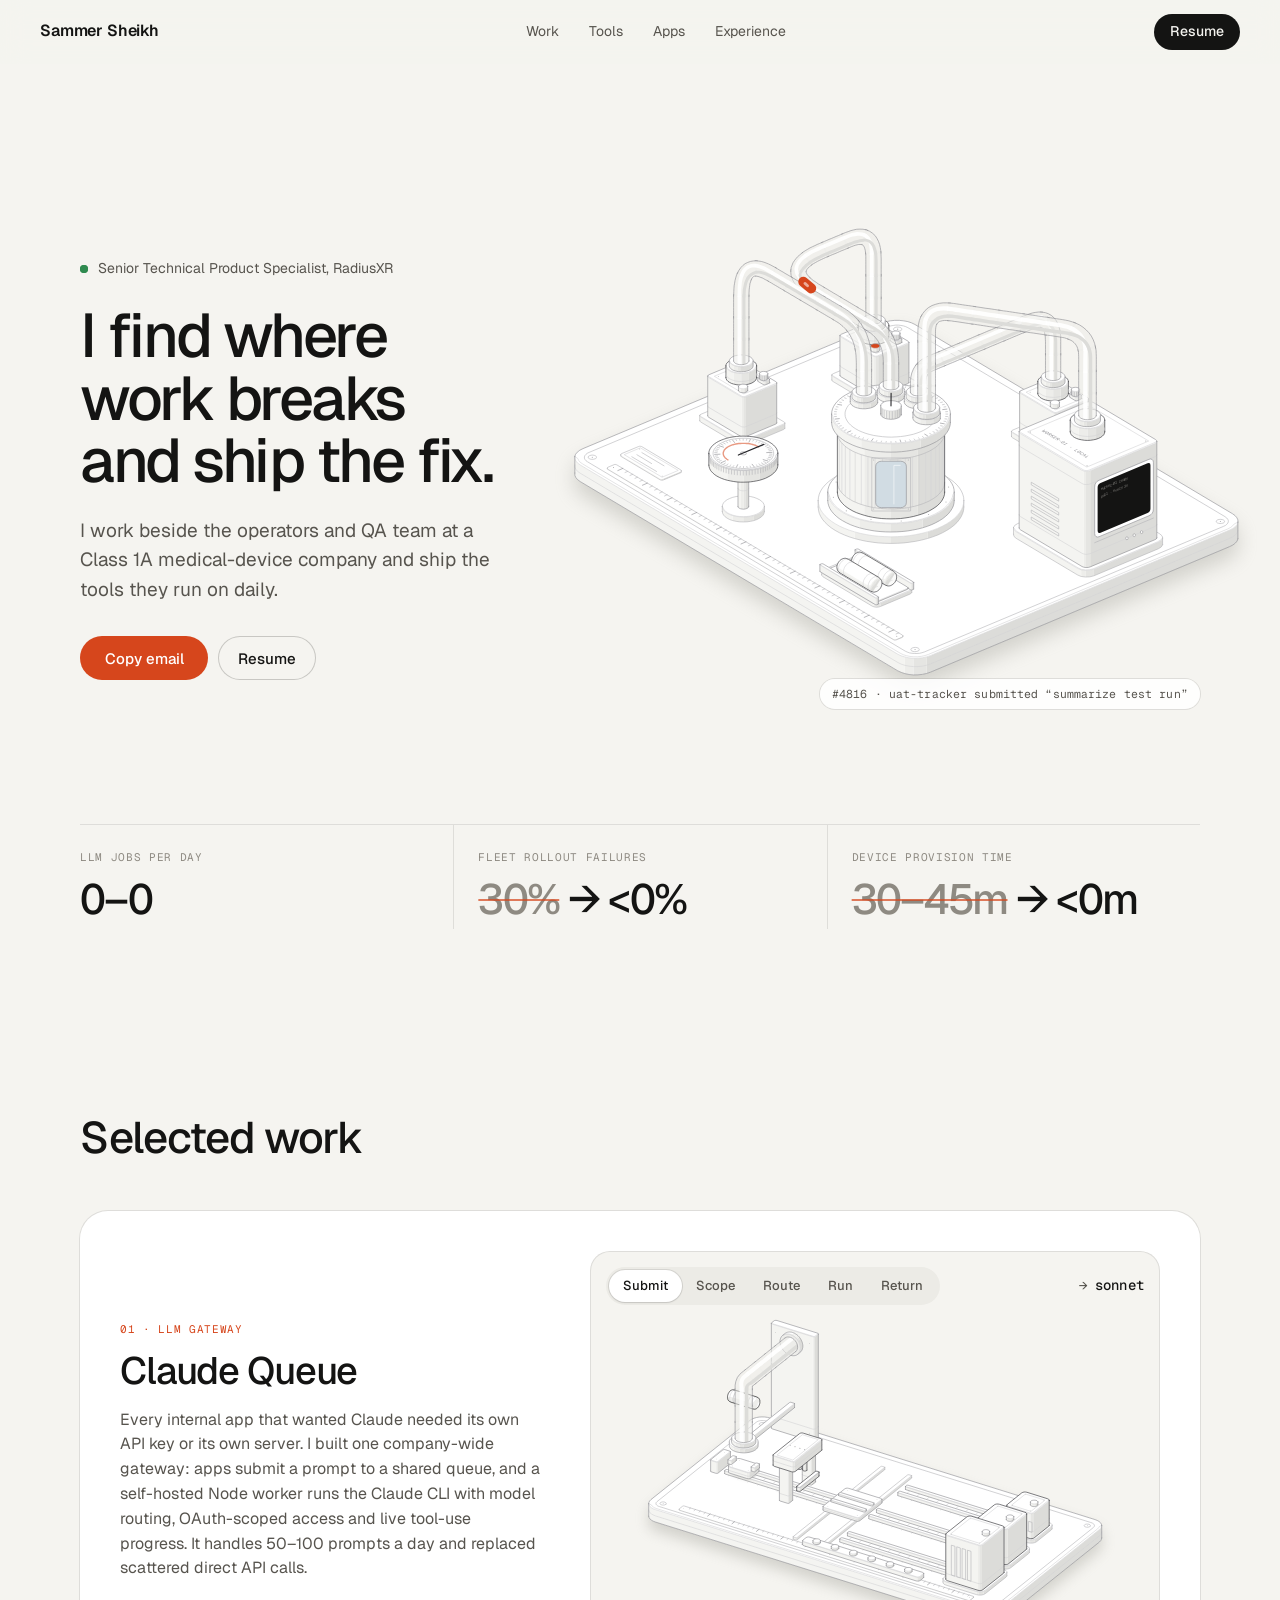
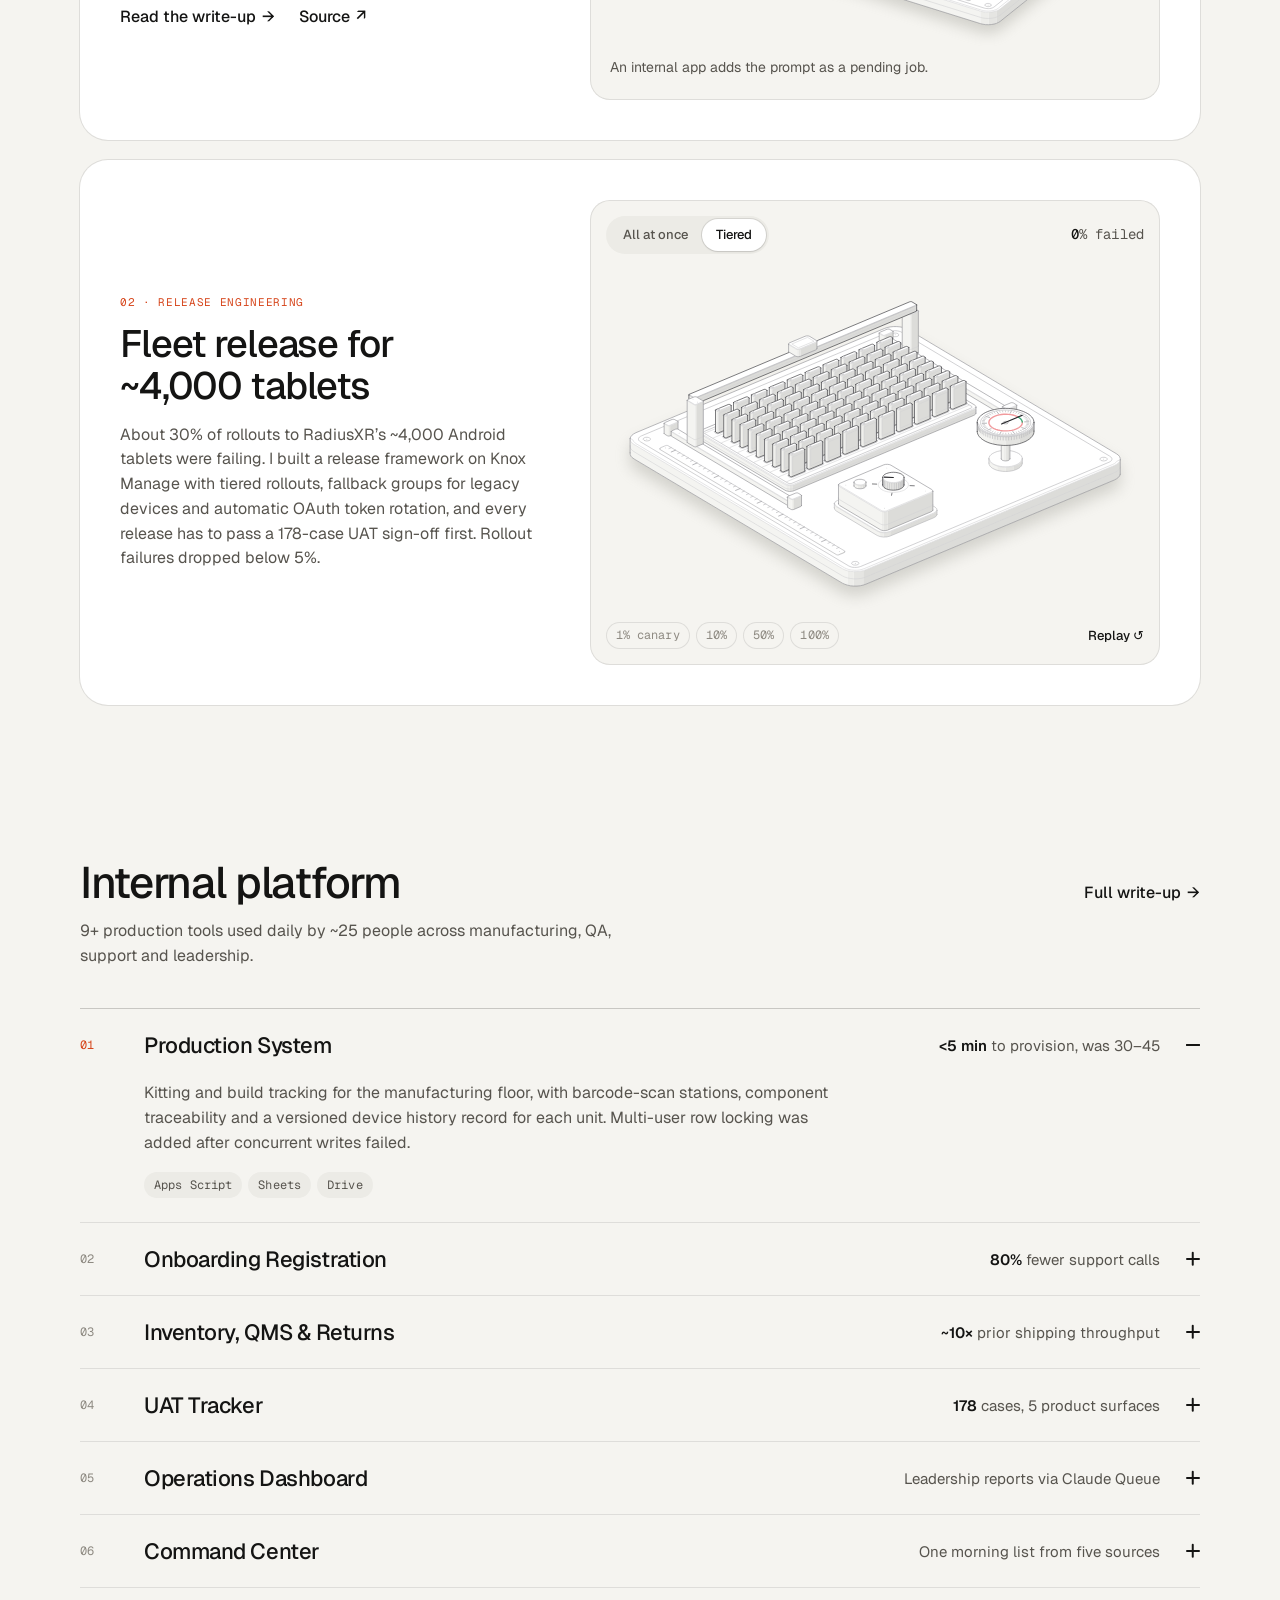
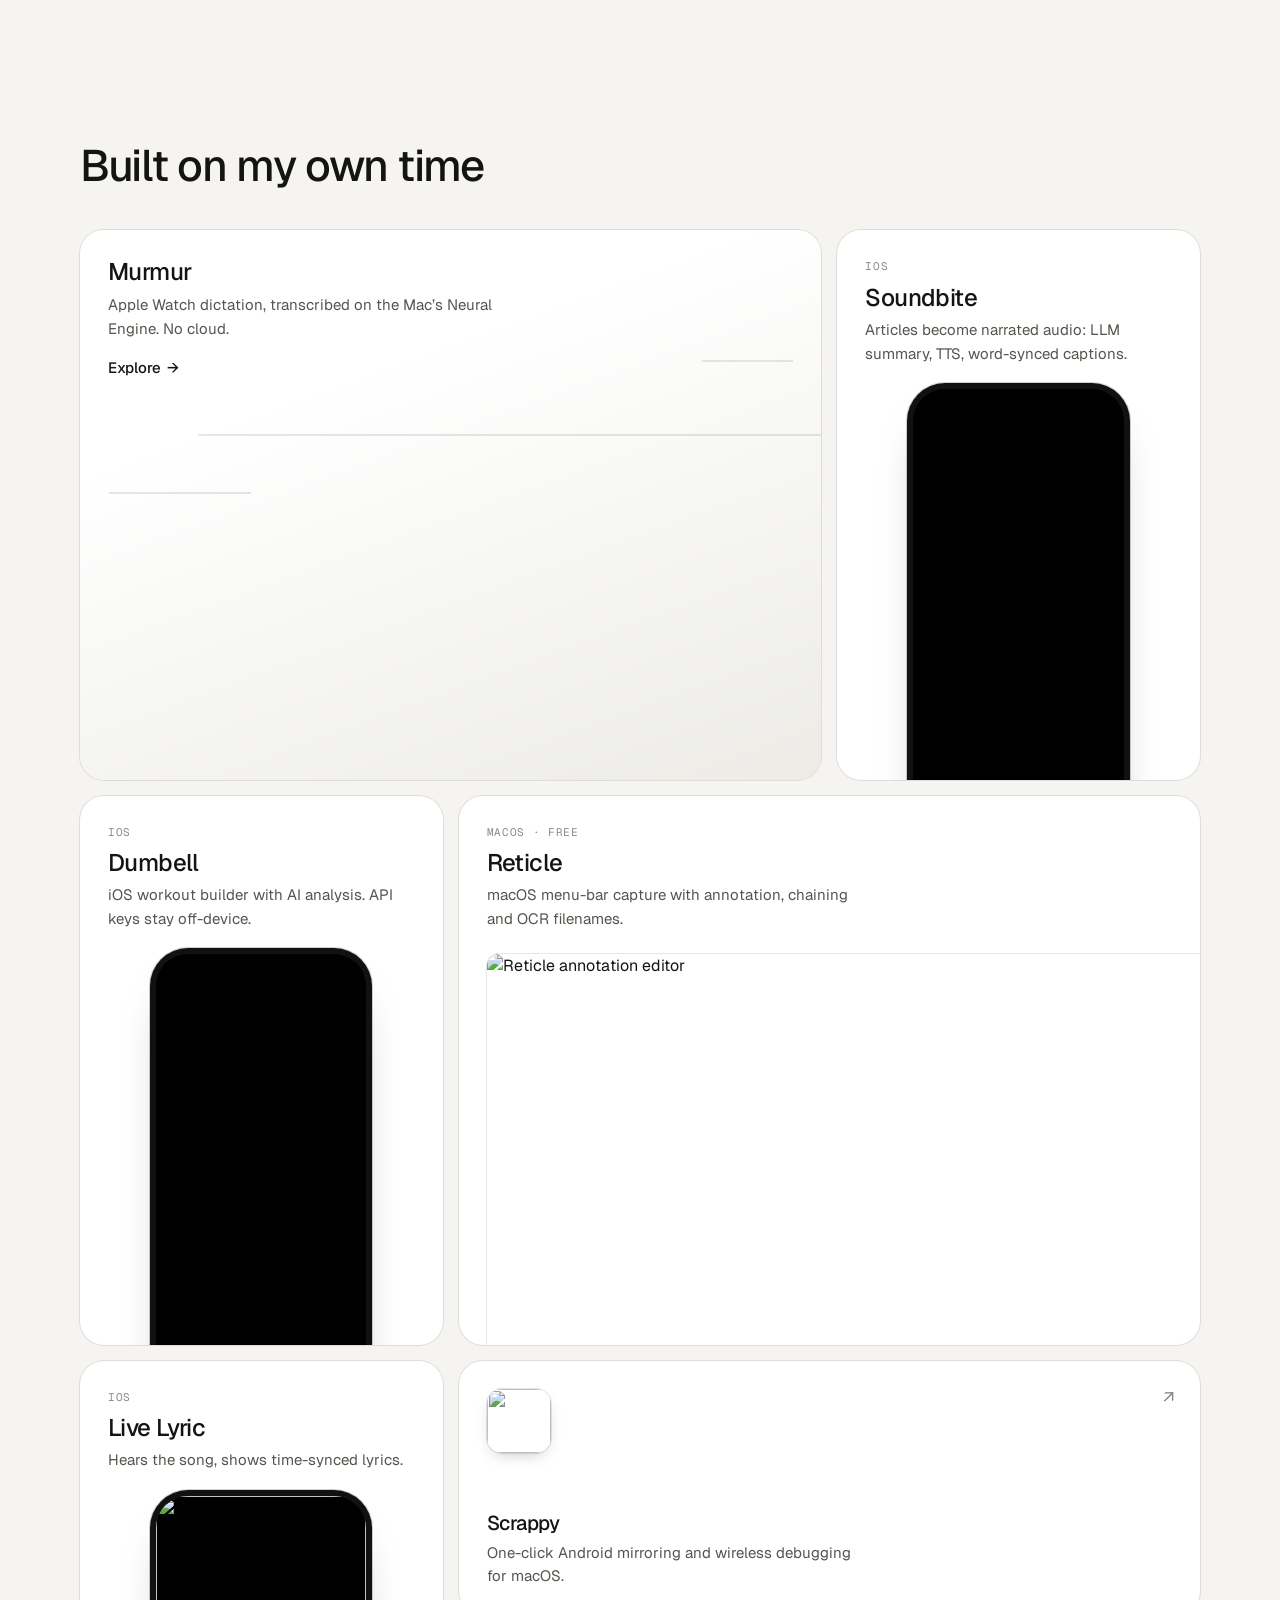
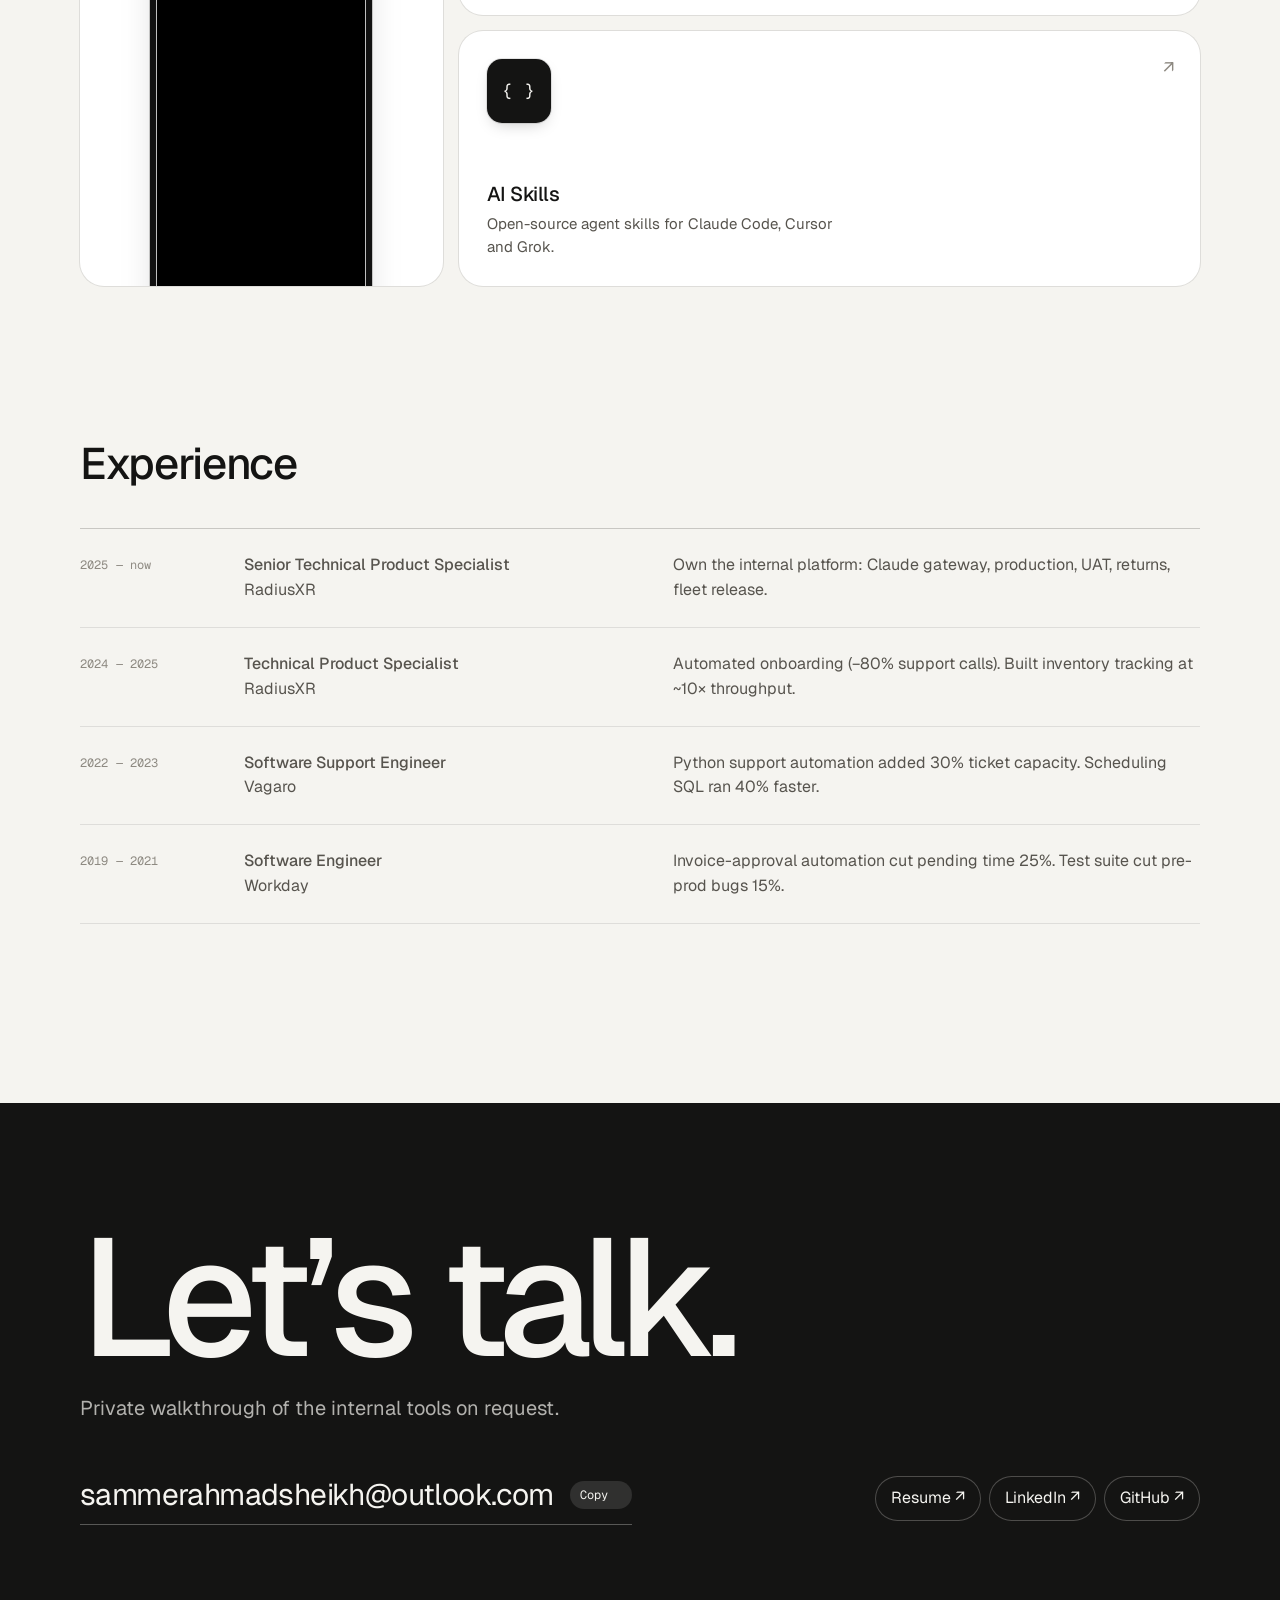
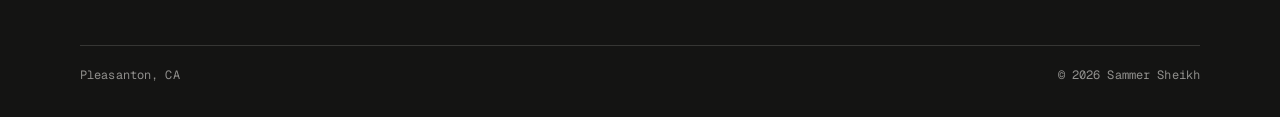
==== index.html @ 3a7b6ecf "Portfolio redesign for Sammer Sheikh Anatomy-kit hero and case-study figures, recruiter-focused copy" ====
<!doctype html>
<html lang="en">
<head>
<meta charset="utf-8">
<meta name="viewport" content="width=device-width, initial-scale=1">
<title>Sammer Sheikh · Applied AI &amp; Forward Deployed Engineer</title>
<meta name="description" content="Applied AI and forward deployed engineer. I build the LLM systems and internal software a medical-device company runs on.">
<link rel="icon" href="https://sammersheikh.github.io/sammersheikhportfolio/images/favicon.ico">
<link rel="preconnect" href="https://fonts.googleapis.com">
<link rel="preconnect" href="https://fonts.gstatic.com" crossorigin>
<link href="https://fonts.googleapis.com/css2?family=Geist:wght@400;500;600&family=Geist+Mono:wght@400;500&family=Instrument+Serif:ital@0;1&display=swap" rel="stylesheet">
<link rel="stylesheet" href="figures/kit/iso.css">
<link rel="stylesheet" href="styles.css">
</head>
<body>

<header class="nav" id="top">
  <a class="nav-name" href="#top">Sammer Sheikh</a>
  <nav class="nav-links" aria-label="Sections">
    <span class="nav-pill" aria-hidden="true"></span>
    <a href="#work">Work</a>
    <a href="#tools">Tools</a>
    <a href="#apps">Apps</a>
    <a href="#experience">Experience</a>
  </nav>
  <a class="btn btn-ink btn-sm" href="https://sammersheikh.github.io/sammersheikhportfolio/resume.html">Resume</a>
</header>

<main>

  <!-- HERO -->
  <section class="hero wrap">
    <div class="hero-copy">
      <p class="hero-now reveal"><span class="live-dot"></span>Senior Technical Product Specialist, RadiusXR</p>
      <h1 class="hero-title reveal">I find where work breaks and ship the fix.</h1>
      <p class="hero-lede reveal">I work beside the operators and QA team at a Class&nbsp;1A medical-device company and ship the tools they run on daily.</p>
      <div class="hero-cta reveal">
        <button class="btn btn-accent" data-copy="sammerahmadsheikh@outlook.com">
          <span class="swap"><span class="swap-a">Copy email</span><span class="swap-b">Copied</span></span>
        </button>
        <a class="btn btn-line" href="https://sammersheikh.github.io/sammersheikhportfolio/resume.html">Resume</a>
      </div>
    </div>

    <div class="iso hero-fig reveal" data-theme="light"><!--fig:hero--><svg xmlns="http://www.w3.org/2000/svg" class="iso-svg" viewBox="0 0 640 560" role="img" aria-label="A pneumatic-tube exchange on a bench. Three department stations send capsules up glass tubes into a turret. The turret's pointer swings to the port it is serving, sends each capsule on to a local worker cabinet whose screen runs Claude, and routes the result back to the station that asked. A dial counts jobs against a normal day of 50 to 100."><path class="iso-halo" d="M26.4 277L27.1 275L28.6 273.2L30.8 271.5L33.6 270.1L298.8 158.8L302.1 157.7L305.8 156.9L309.7 156.5L313.7 156.5L317.6 156.8L321.3 157.6L324.6 158.7L327.5 160.1L608.9 327.8L611.2 329.4L612.7 331.2L613.6 333.2L613.6 335.2L613.6 349.9L612.9 351.8L611.4 353.7L609.2 355.4L606.4 356.8L341.2 468.1L337.9 469.2L334.2 470L330.3 470.4L326.3 470.4L322.4 470L318.7 469.3L315.4 468.2L312.5 466.8L31.1 299.1L28.8 297.5L27.3 295.6L26.4 293.7L26.4 291.7Z"/><g class="iso-solid"><path class="iso-fill" d="M297.9 191L298.1 189.7L299 188.5L300.3 187.3L302.2 186.3L304.4 185.6L306.9 185.1L309.5 185L312.1 185.1L314.7 185.5L317 186.2L318.9 187.1L320.4 188.2L321.3 189.4L321.7 190.8L321.7 193.1L321.4 194.4L320.6 195.7L319.3 196.8L317.4 197.8L315.2 198.5L312.7 199L310.1 199.2L307.4 199.1L304.9 198.7L302.6 198L300.7 197.1L299.2 196L298.3 194.7L297.9 193.4Z"/><path class="iso-shade" data-shade="0" d="M317.4 197.8L315.2 198.5L315.2 196.2L317.4 195.4ZM321.7 193.1L321.4 194.4L321.4 192.1L321.7 190.8ZM321.4 194.4L320.6 195.7L320.6 193.3L321.4 192.1ZM320.6 195.7L319.3 196.8L319.3 194.5L320.6 193.3ZM319.3 196.8L317.4 197.8L317.4 195.4L319.3 194.5Z"/><path class="iso-shade" data-shade="1" d="M315.2 198.5L312.7 199L312.7 196.7L315.2 196.2ZM312.7 199L310.1 199.2L310.1 196.8L312.7 196.7Z"/><path class="iso-shade" data-shade="2" d="M310.1 199.2L307.4 199.1L307.4 196.7L310.1 196.8ZM307.4 199.1L304.9 198.7L304.9 196.3L307.4 196.7Z"/><path class="iso-shade" data-shade="3" d="M304.9 198.7L302.6 198L302.6 195.6L304.9 196.3ZM302.6 198L300.7 197.1L300.7 194.7L302.6 195.6ZM300.7 197.1L299.2 196L299.2 193.6L300.7 194.7ZM299.2 196L298.3 194.7L298.3 192.4L299.2 193.6ZM298.3 194.7L297.9 193.4L297.9 191L298.3 192.4Z"/><path class="iso-top" d="M317.4 195.4L315.2 196.2L312.7 196.7L310.1 196.8L307.4 196.7L304.9 196.3L302.6 195.6L300.7 194.7L299.2 193.6L298.3 192.4L297.9 191L298.1 189.7L299 188.5L300.3 187.3L302.2 186.3L304.4 185.6L306.9 185.1L309.5 185L312.1 185.1L314.7 185.5L317 186.2L318.9 187.1L320.4 188.2L321.3 189.4L321.7 190.8L321.4 192.1L320.6 193.3L319.3 194.5Z"/><path class="iso-line iso-crease" data-tone="faint" d="M321.7 190.8L321.4 192.1L320.6 193.3L319.3 194.5L317.4 195.4L315.2 196.2L312.7 196.7L310.1 196.8L307.4 196.7L304.9 196.3L302.6 195.6L300.7 194.7L299.2 193.6L298.3 192.4L297.9 191"/><path class="iso-line iso-edge" data-tone="lo" d="M297.9 191L298.1 189.7L299 188.5L300.3 187.3L302.2 186.3L304.4 185.6L306.9 185.1L309.5 185L312.1 185.1L314.7 185.5L317 186.2L318.9 187.1L320.4 188.2L321.3 189.4L321.7 190.8M321.7 193.1L321.4 194.4L320.6 195.7L319.3 196.8L317.4 197.8L315.2 198.5L312.7 199L310.1 199.2L307.4 199.1L304.9 198.7L302.6 198L300.7 197.1L299.2 196L298.3 194.7L297.9 193.4M297.9 191L297.9 193.4M321.7 190.8L321.7 193.1"/></g><g class="iso-solid"><path class="iso-fill" d="M300.6 186L300.8 185L301.4 184L302.5 183.1L303.9 182.4L305.6 181.8L307.5 181.5L309.6 181.3L311.6 181.4L313.6 181.7L315.3 182.3L316.8 183L317.9 183.8L318.7 184.8L319 185.8L319 190.8L318.8 191.8L318.1 192.8L317.1 193.7L315.7 194.4L314 195L312.1 195.3L310 195.5L308 195.4L306 195.1L304.3 194.6L302.8 193.8L301.6 193L300.9 192L300.6 191Z"/><path class="iso-shade" data-shade="0" d="M315.7 194.4L314 195L314 190L315.7 189.4ZM319 190.8L318.8 191.8L318.8 186.8L319 185.8ZM318.8 191.8L318.1 192.8L318.1 187.8L318.8 186.8ZM318.1 192.8L317.1 193.7L317.1 188.7L318.1 187.8ZM317.1 193.7L315.7 194.4L315.7 189.4L317.1 188.7Z"/><path class="iso-shade" data-shade="1" d="M314 195L312.1 195.3L312.1 190.3L314 190ZM312.1 195.3L310 195.5L310 190.5L312.1 190.3Z"/><path class="iso-shade" data-shade="2" d="M310 195.5L308 195.4L308 190.4L310 190.5ZM308 195.4L306 195.1L306 190.1L308 190.4Z"/><path class="iso-shade" data-shade="3" d="M306 195.1L304.3 194.6L304.3 189.6L306 190.1ZM304.3 194.6L302.8 193.8L302.8 188.8L304.3 189.6ZM302.8 193.8L301.6 193L301.6 188L302.8 188.8ZM301.6 193L300.9 192L300.9 187L301.6 188ZM300.9 192L300.6 191L300.6 186L300.9 187Z"/><path class="iso-top" d="M315.7 189.4L314 190L312.1 190.3L310 190.5L308 190.4L306 190.1L304.3 189.6L302.8 188.8L301.6 188L300.9 187L300.6 186L300.8 185L301.4 184L302.5 183.1L303.9 182.4L305.6 181.8L307.5 181.5L309.6 181.3L311.6 181.4L313.6 181.7L315.3 182.3L316.8 183L317.9 183.8L318.7 184.8L319 185.8L318.8 186.8L318.1 187.8L317.1 188.7Z"/><path class="iso-line iso-crease" data-tone="faint" d="M319 185.8L318.8 186.8L318.1 187.8L317.1 188.7L315.7 189.4L314 190L312.1 190.3L310 190.5L308 190.4L306 190.1L304.3 189.6L302.8 188.8L301.6 188L300.9 187L300.6 186"/><path class="iso-line iso-edge" data-tone="mid" d="M300.6 186L300.8 185L301.4 184L302.5 183.1L303.9 182.4L305.6 181.8L307.5 181.5L309.6 181.3L311.6 181.4L313.6 181.7L315.3 182.3L316.8 183L317.9 183.8L318.7 184.8L319 185.8M319 190.8L318.8 191.8L318.1 192.8L317.1 193.7L315.7 194.4L314 195L312.1 195.3L310 195.5L308 195.4L306 195.1L304.3 194.6L302.8 193.8L301.6 193L300.9 192L300.6 191M300.6 186L300.6 191M319 185.8L319 190.8"/></g><g class="iso-solid"><path class="iso-fill" d="M58.7 291.4L59 290.1L59.8 288.8L61.1 287.7L63 286.7L65.2 286L67.7 285.5L70.3 285.3L73 285.4L75.5 285.8L77.8 286.5L79.7 287.4L81.2 288.5L82.1 289.8L82.5 291.1L82.5 293.5L82.2 294.8L81.4 296L80.1 297.2L78.2 298.2L76 298.9L73.5 299.4L70.9 299.5L68.2 299.4L65.7 299L63.4 298.3L61.5 297.4L60 296.3L59.1 295.1L58.7 293.8Z"/><path class="iso-shade" data-shade="0" d="M78.2 298.2L76 298.9L76 296.5L78.2 295.8ZM82.5 293.5L82.2 294.8L82.2 292.4L82.5 291.1ZM82.2 294.8L81.4 296L81.4 293.7L82.2 292.4ZM81.4 296L80.1 297.2L80.1 294.8L81.4 293.7ZM80.1 297.2L78.2 298.2L78.2 295.8L80.1 294.8Z"/><path class="iso-shade" data-shade="1" d="M76 298.9L73.5 299.4L73.5 297L76 296.5ZM73.5 299.4L70.9 299.5L70.9 297.2L73.5 297Z"/><path class="iso-shade" data-shade="2" d="M70.9 299.5L68.2 299.4L68.2 297.1L70.9 297.2ZM68.2 299.4L65.7 299L65.7 296.7L68.2 297.1Z"/><path class="iso-shade" data-shade="3" d="M65.7 299L63.4 298.3L63.4 296L65.7 296.7ZM63.4 298.3L61.5 297.4L61.5 295.1L63.4 296ZM61.5 297.4L60 296.3L60 294L61.5 295.1ZM60 296.3L59.1 295.1L59.1 292.7L60 294ZM59.1 295.1L58.7 293.8L58.7 291.4L59.1 292.7Z"/><path class="iso-top" d="M78.2 295.8L76 296.5L73.5 297L70.9 297.2L68.2 297.1L65.7 296.7L63.4 296L61.5 295.1L60 294L59.1 292.7L58.7 291.4L59 290.1L59.8 288.8L61.1 287.7L63 286.7L65.2 286L67.7 285.5L70.3 285.3L73 285.4L75.5 285.8L77.8 286.5L79.7 287.4L81.2 288.5L82.1 289.8L82.5 291.1L82.2 292.4L81.4 293.7L80.1 294.8Z"/><path class="iso-line iso-crease" data-tone="faint" d="M82.5 291.1L82.2 292.4L81.4 293.7L80.1 294.8L78.2 295.8L76 296.5L73.5 297L70.9 297.2L68.2 297.1L65.7 296.7L63.4 296L61.5 295.1L60 294L59.1 292.7L58.7 291.4"/><path class="iso-line iso-edge" data-tone="lo" d="M58.7 291.4L59 290.1L59.8 288.8L61.1 287.7L63 286.7L65.2 286L67.7 285.5L70.3 285.3L73 285.4L75.5 285.8L77.8 286.5L79.7 287.4L81.2 288.5L82.1 289.8L82.5 291.1M82.5 293.5L82.2 294.8L81.4 296L80.1 297.2L78.2 298.2L76 298.9L73.5 299.4L70.9 299.5L68.2 299.4L65.7 299L63.4 298.3L61.5 297.4L60 296.3L59.1 295.1L58.7 293.8M58.7 291.4L58.7 293.8M82.5 291.1L82.5 293.5"/></g><g class="iso-solid"><path class="iso-fill" d="M61.4 286.4L61.6 285.3L62.2 284.4L63.3 283.5L64.7 282.7L66.4 282.2L68.3 281.8L70.4 281.7L72.4 281.8L74.4 282.1L76.1 282.6L77.6 283.3L78.8 284.2L79.5 285.1L79.8 286.1L79.8 291.1L79.6 292.2L78.9 293.1L77.9 294L76.5 294.8L74.8 295.3L72.9 295.7L70.8 295.8L68.8 295.7L66.8 295.4L65.1 294.9L63.6 294.2L62.4 293.3L61.7 292.4L61.4 291.4Z"/><path class="iso-shade" data-shade="0" d="M76.5 294.8L74.8 295.3L74.8 290.3L76.5 289.8ZM79.8 291.1L79.6 292.2L79.6 287.2L79.8 286.1ZM79.6 292.2L78.9 293.1L78.9 288.1L79.6 287.2ZM78.9 293.1L77.9 294L77.9 289L78.9 288.1ZM77.9 294L76.5 294.8L76.5 289.8L77.9 289Z"/><path class="iso-shade" data-shade="1" d="M74.8 295.3L72.9 295.7L72.9 290.7L74.8 290.3ZM72.9 295.7L70.8 295.8L70.8 290.8L72.9 290.7Z"/><path class="iso-shade" data-shade="2" d="M70.8 295.8L68.8 295.7L68.8 290.7L70.8 290.8ZM68.8 295.7L66.8 295.4L66.8 290.4L68.8 290.7Z"/><path class="iso-shade" data-shade="3" d="M66.8 295.4L65.1 294.9L65.1 289.9L66.8 290.4ZM65.1 294.9L63.6 294.2L63.6 289.2L65.1 289.9ZM63.6 294.2L62.4 293.3L62.4 288.3L63.6 289.2ZM62.4 293.3L61.7 292.4L61.7 287.4L62.4 288.3ZM61.7 292.4L61.4 291.4L61.4 286.4L61.7 287.4Z"/><path class="iso-top" d="M76.5 289.8L74.8 290.3L72.9 290.7L70.8 290.8L68.8 290.7L66.8 290.4L65.1 289.9L63.6 289.2L62.4 288.3L61.7 287.4L61.4 286.4L61.6 285.3L62.2 284.4L63.3 283.5L64.7 282.7L66.4 282.2L68.3 281.8L70.4 281.7L72.4 281.8L74.4 282.1L76.1 282.6L77.6 283.3L78.8 284.2L79.5 285.1L79.8 286.1L79.6 287.2L78.9 288.1L77.9 289Z"/><path class="iso-line iso-crease" data-tone="faint" d="M79.8 286.1L79.6 287.2L78.9 288.1L77.9 289L76.5 289.8L74.8 290.3L72.9 290.7L70.8 290.8L68.8 290.7L66.8 290.4L65.1 289.9L63.6 289.2L62.4 288.3L61.7 287.4L61.4 286.4"/><path class="iso-line iso-edge" data-tone="mid" d="M61.4 286.4L61.6 285.3L62.2 284.4L63.3 283.5L64.7 282.7L66.4 282.2L68.3 281.8L70.4 281.7L72.4 281.8L74.4 282.1L76.1 282.6L77.6 283.3L78.8 284.2L79.5 285.1L79.8 286.1M79.8 291.1L79.6 292.2L78.9 293.1L77.9 294L76.5 294.8L74.8 295.3L72.9 295.7L70.8 295.8L68.8 295.7L66.8 295.4L65.1 294.9L63.6 294.2L62.4 293.3L61.7 292.4L61.4 291.4M61.4 286.4L61.4 291.4M79.8 286.1L79.8 291.1"/></g><g class="iso-solid"><path class="iso-fill" d="M557.5 345.7L557.8 344.4L558.6 343.2L559.9 342L561.8 341L564 340.3L566.5 339.8L569.1 339.7L571.8 339.8L574.3 340.2L576.6 340.9L578.5 341.8L580 342.9L580.9 344.1L581.3 345.4L581.3 347.8L581 349.1L580.2 350.4L578.9 351.5L577 352.5L574.8 353.2L572.3 353.7L569.7 353.9L567 353.8L564.5 353.4L562.2 352.7L560.3 351.8L558.8 350.7L557.9 349.4L557.5 348.1Z"/><path class="iso-shade" data-shade="0" d="M577 352.5L574.8 353.2L574.8 350.9L577 350.1ZM581.3 347.8L581 349.1L581 346.8L581.3 345.4ZM581 349.1L580.2 350.4L580.2 348L581 346.8ZM580.2 350.4L578.9 351.5L578.9 349.2L580.2 348ZM578.9 351.5L577 352.5L577 350.1L578.9 349.2Z"/><path class="iso-shade" data-shade="1" d="M574.8 353.2L572.3 353.7L572.3 351.4L574.8 350.9ZM572.3 353.7L569.7 353.9L569.7 351.5L572.3 351.4Z"/><path class="iso-shade" data-shade="2" d="M569.7 353.9L567 353.8L567 351.4L569.7 351.5ZM567 353.8L564.5 353.4L564.5 351L567 351.4Z"/><path class="iso-shade" data-shade="3" d="M564.5 353.4L562.2 352.7L562.2 350.3L564.5 351ZM562.2 352.7L560.3 351.8L560.3 349.4L562.2 350.3ZM560.3 351.8L558.8 350.7L558.8 348.3L560.3 349.4ZM558.8 350.7L557.9 349.4L557.9 347.1L558.8 348.3ZM557.9 349.4L557.5 348.1L557.5 345.7L557.9 347.1Z"/><path class="iso-top" d="M577 350.1L574.8 350.9L572.3 351.4L569.7 351.5L567 351.4L564.5 351L562.2 350.3L560.3 349.4L558.8 348.3L557.9 347.1L557.5 345.7L557.8 344.4L558.6 343.2L559.9 342L561.8 341L564 340.3L566.5 339.8L569.1 339.7L571.8 339.8L574.3 340.2L576.6 340.9L578.5 341.8L580 342.9L580.9 344.1L581.3 345.4L581 346.8L580.2 348L578.9 349.2Z"/><path class="iso-line iso-crease" data-tone="faint" d="M581.3 345.4L581 346.8L580.2 348L578.9 349.2L577 350.1L574.8 350.9L572.3 351.4L569.7 351.5L567 351.4L564.5 351L562.2 350.3L560.3 349.4L558.8 348.3L557.9 347.1L557.5 345.7"/><path class="iso-line iso-edge" data-tone="lo" d="M557.5 345.7L557.8 344.4L558.6 343.2L559.9 342L561.8 341L564 340.3L566.5 339.8L569.1 339.7L571.8 339.8L574.3 340.2L576.6 340.9L578.5 341.8L580 342.9L580.9 344.1L581.3 345.4M581.3 347.8L581 349.1L580.2 350.4L578.9 351.5L577 352.5L574.8 353.2L572.3 353.7L569.7 353.9L567 353.8L564.5 353.4L562.2 352.7L560.3 351.8L558.8 350.7L557.9 349.4L557.5 348.1M557.5 345.7L557.5 348.1M581.3 345.4L581.3 347.8"/></g><g class="iso-solid"><path class="iso-fill" d="M560.2 340.7L560.4 339.7L561.1 338.7L562.1 337.8L563.5 337.1L565.2 336.5L567.1 336.2L569.2 336L571.2 336.1L573.2 336.4L574.9 336.9L576.4 337.7L577.6 338.5L578.3 339.5L578.6 340.5L578.6 345.5L578.4 346.5L577.8 347.5L576.7 348.4L575.3 349.1L573.6 349.7L571.7 350L569.6 350.2L567.6 350.1L565.6 349.8L563.9 349.2L562.4 348.5L561.2 347.7L560.5 346.7L560.2 345.7Z"/><path class="iso-shade" data-shade="0" d="M575.3 349.1L573.6 349.7L573.6 344.7L575.3 344.1ZM578.6 345.5L578.4 346.5L578.4 341.5L578.6 340.5ZM578.4 346.5L577.8 347.5L577.8 342.5L578.4 341.5ZM577.8 347.5L576.7 348.4L576.7 343.4L577.8 342.5ZM576.7 348.4L575.3 349.1L575.3 344.1L576.7 343.4Z"/><path class="iso-shade" data-shade="1" d="M573.6 349.7L571.7 350L571.7 345L573.6 344.7ZM571.7 350L569.6 350.2L569.6 345.2L571.7 345Z"/><path class="iso-shade" data-shade="2" d="M569.6 350.2L567.6 350.1L567.6 345.1L569.6 345.2ZM567.6 350.1L565.6 349.8L565.6 344.8L567.6 345.1Z"/><path class="iso-shade" data-shade="3" d="M565.6 349.8L563.9 349.2L563.9 344.3L565.6 344.8ZM563.9 349.2L562.4 348.5L562.4 343.5L563.9 344.3ZM562.4 348.5L561.2 347.7L561.2 342.7L562.4 343.5ZM561.2 347.7L560.5 346.7L560.5 341.7L561.2 342.7ZM560.5 346.7L560.2 345.7L560.2 340.7L560.5 341.7Z"/><path class="iso-top" d="M575.3 344.1L573.6 344.7L571.7 345L569.6 345.2L567.6 345.1L565.6 344.8L563.9 344.3L562.4 343.5L561.2 342.7L560.5 341.7L560.2 340.7L560.4 339.7L561.1 338.7L562.1 337.8L563.5 337.1L565.2 336.5L567.1 336.2L569.2 336L571.2 336.1L573.2 336.4L574.9 336.9L576.4 337.7L577.6 338.5L578.3 339.5L578.6 340.5L578.4 341.5L577.8 342.5L576.7 343.4Z"/><path class="iso-line iso-crease" data-tone="faint" d="M578.6 340.5L578.4 341.5L577.8 342.5L576.7 343.4L575.3 344.1L573.6 344.7L571.7 345L569.6 345.2L567.6 345.1L565.6 344.8L563.9 344.3L562.4 343.5L561.2 342.7L560.5 341.7L560.2 340.7"/><path class="iso-line iso-edge" data-tone="mid" d="M560.2 340.7L560.4 339.7L561.1 338.7L562.1 337.8L563.5 337.1L565.2 336.5L567.1 336.2L569.2 336L571.2 336.1L573.2 336.4L574.9 336.9L576.4 337.7L577.6 338.5L578.3 339.5L578.6 340.5M578.6 345.5L578.4 346.5L577.8 347.5L576.7 348.4L575.3 349.1L573.6 349.7L571.7 350L569.6 350.2L567.6 350.1L565.6 349.8L563.9 349.2L562.4 348.5L561.2 347.7L560.5 346.7L560.2 345.7M560.2 340.7L560.2 345.7M578.6 340.5L578.6 345.5"/></g><g class="iso-solid"><path class="iso-fill" d="M318.3 446.1L318.6 444.8L319.4 443.5L320.7 442.4L322.6 441.4L324.8 440.7L327.3 440.2L329.9 440L332.6 440.1L335.1 440.5L337.4 441.2L339.3 442.1L340.8 443.2L341.7 444.5L342.1 445.8L342.1 448.2L341.9 449.5L341 450.7L339.7 451.9L337.8 452.9L335.6 453.6L333.1 454.1L330.5 454.2L327.9 454.1L325.3 453.7L323 453L321.1 452.1L319.6 451L318.7 449.8L318.3 448.4Z"/><path class="iso-shade" data-shade="0" d="M337.8 452.9L335.6 453.6L335.6 451.2L337.8 450.5ZM342.1 448.2L341.9 449.5L341.9 447.1L342.1 445.8ZM341.9 449.5L341 450.7L341 448.4L341.9 447.1ZM341 450.7L339.7 451.9L339.7 449.5L341 448.4ZM339.7 451.9L337.8 452.9L337.8 450.5L339.7 449.5Z"/><path class="iso-shade" data-shade="1" d="M335.6 453.6L333.1 454.1L333.1 451.7L335.6 451.2ZM333.1 454.1L330.5 454.2L330.5 451.9L333.1 451.7Z"/><path class="iso-shade" data-shade="2" d="M330.5 454.2L327.9 454.1L327.9 451.8L330.5 451.9ZM327.9 454.1L325.3 453.7L325.3 451.4L327.9 451.8Z"/><path class="iso-shade" data-shade="3" d="M325.3 453.7L323 453L323 450.7L325.3 451.4ZM323 453L321.1 452.1L321.1 449.8L323 450.7ZM321.1 452.1L319.6 451L319.6 448.7L321.1 449.8ZM319.6 451L318.7 449.8L318.7 447.4L319.6 448.7ZM318.7 449.8L318.3 448.4L318.3 446.1L318.7 447.4Z"/><path class="iso-top" d="M337.8 450.5L335.6 451.2L333.1 451.7L330.5 451.9L327.9 451.8L325.3 451.4L323 450.7L321.1 449.8L319.6 448.7L318.7 447.4L318.3 446.1L318.6 444.8L319.4 443.5L320.7 442.4L322.6 441.4L324.8 440.7L327.3 440.2L329.9 440L332.6 440.1L335.1 440.5L337.4 441.2L339.3 442.1L340.8 443.2L341.7 444.5L342.1 445.8L341.9 447.1L341 448.4L339.7 449.5Z"/><path class="iso-line iso-crease" data-tone="faint" d="M342.1 445.8L341.9 447.1L341 448.4L339.7 449.5L337.8 450.5L335.6 451.2L333.1 451.7L330.5 451.9L327.9 451.8L325.3 451.4L323 450.7L321.1 449.8L319.6 448.7L318.7 447.4L318.3 446.1"/><path class="iso-line iso-edge" data-tone="lo" d="M318.3 446.1L318.6 444.8L319.4 443.5L320.7 442.4L322.6 441.4L324.8 440.7L327.3 440.2L329.9 440L332.6 440.1L335.1 440.5L337.4 441.2L339.3 442.1L340.8 443.2L341.7 444.5L342.1 445.8M342.1 448.2L341.9 449.5L341 450.7L339.7 451.9L337.8 452.9L335.6 453.6L333.1 454.1L330.5 454.2L327.9 454.1L325.3 453.7L323 453L321.1 452.1L319.6 451L318.7 449.8L318.3 448.4M318.3 446.1L318.3 448.4M342.1 445.8L342.1 448.2"/></g><g class="iso-solid"><path class="iso-fill" d="M321 441.1L321.2 440L321.9 439.1L322.9 438.2L324.3 437.4L326 436.9L327.9 436.5L330 436.4L332 436.5L334 436.8L335.7 437.3L337.2 438L338.4 438.9L339.1 439.8L339.4 440.8L339.4 445.8L339.2 446.9L338.6 447.8L337.5 448.7L336.1 449.5L334.4 450L332.5 450.4L330.4 450.5L328.4 450.4L326.4 450.1L324.7 449.6L323.2 448.9L322.1 448L321.3 447.1L321 446.1Z"/><path class="iso-shade" data-shade="0" d="M336.1 449.5L334.4 450L334.4 445L336.1 444.5ZM339.4 445.8L339.2 446.9L339.2 441.9L339.4 440.8ZM339.2 446.9L338.6 447.8L338.6 442.8L339.2 441.9ZM338.6 447.8L337.5 448.7L337.5 443.7L338.6 442.8ZM337.5 448.7L336.1 449.5L336.1 444.5L337.5 443.7Z"/><path class="iso-shade" data-shade="1" d="M334.4 450L332.5 450.4L332.5 445.4L334.4 445ZM332.5 450.4L330.4 450.5L330.4 445.5L332.5 445.4Z"/><path class="iso-shade" data-shade="2" d="M330.4 450.5L328.4 450.4L328.4 445.4L330.4 445.5ZM328.4 450.4L326.4 450.1L326.4 445.1L328.4 445.4Z"/><path class="iso-shade" data-shade="3" d="M326.4 450.1L324.7 449.6L324.7 444.6L326.4 445.1ZM324.7 449.6L323.2 448.9L323.2 443.9L324.7 444.6ZM323.2 448.9L322.1 448L322.1 443L323.2 443.9ZM322.1 448L321.3 447.1L321.3 442.1L322.1 443ZM321.3 447.1L321 446.1L321 441.1L321.3 442.1Z"/><path class="iso-top" d="M336.1 444.5L334.4 445L332.5 445.4L330.4 445.5L328.4 445.4L326.4 445.1L324.7 444.6L323.2 443.9L322.1 443L321.3 442.1L321 441.1L321.2 440L321.9 439.1L322.9 438.2L324.3 437.4L326 436.9L327.9 436.5L330 436.4L332 436.5L334 436.8L335.7 437.3L337.2 438L338.4 438.9L339.1 439.8L339.4 440.8L339.2 441.9L338.6 442.8L337.5 443.7Z"/><path class="iso-line iso-crease" data-tone="faint" d="M339.4 440.8L339.2 441.9L338.6 442.8L337.5 443.7L336.1 444.5L334.4 445L332.5 445.4L330.4 445.5L328.4 445.4L326.4 445.1L324.7 444.6L323.2 443.9L322.1 443L321.3 442.1L321 441.1"/><path class="iso-line iso-edge" data-tone="mid" d="M321 441.1L321.2 440L321.9 439.1L322.9 438.2L324.3 437.4L326 436.9L327.9 436.5L330 436.4L332 436.5L334 436.8L335.7 437.3L337.2 438L338.4 438.9L339.1 439.8L339.4 440.8M339.4 445.8L339.2 446.9L338.6 447.8L337.5 448.7L336.1 449.5L334.4 450L332.5 450.4L330.4 450.5L328.4 450.4L326.4 450.1L324.7 449.6L323.2 448.9L322.1 448L321.3 447.1L321 446.1M321 441.1L321 446.1M339.4 440.8L339.4 445.8"/></g><g class="iso-solid"><path class="iso-fill" d="M26.4 269.6L27.1 267.7L28.6 265.8L30.8 264.1L33.6 262.7L298.8 151.5L302.1 150.3L305.8 149.5L309.7 149.1L313.7 149.1L317.6 149.5L321.3 150.2L324.6 151.3L327.5 152.7L608.9 320.4L611.2 322.1L612.7 323.9L613.6 325.8L613.6 327.8L613.6 342.5L612.9 344.5L611.4 346.3L609.2 348L606.4 349.4L341.2 460.7L337.9 461.8L334.2 462.6L330.3 463L326.3 463.1L322.4 462.7L318.7 461.9L315.4 460.8L312.5 459.5L31.1 291.8L28.8 290.1L27.3 288.3L26.4 286.3L26.4 284.3Z"/><path class="iso-shade" data-shade="0" d="M613.6 342.5L612.9 344.5L612.9 329.8L613.6 327.8ZM612.9 344.5L611.4 346.3L611.4 331.6L612.9 329.8ZM611.4 346.3L609.2 348L609.2 333.3L611.4 331.6ZM609.2 348L606.4 349.4L606.4 334.7L609.2 333.3ZM606.4 349.4L341.2 460.7L341.2 446L606.4 334.7ZM341.2 460.7L337.9 461.8L337.9 447.1L341.2 446Z"/><path class="iso-shade" data-shade="1" d="M337.9 461.8L334.2 462.6L334.2 447.9L337.9 447.1ZM334.2 462.6L330.3 463L330.3 448.3L334.2 447.9ZM330.3 463L326.3 463.1L326.3 448.4L330.3 448.3Z"/><path class="iso-shade" data-shade="2" d="M326.3 463.1L322.4 462.7L322.4 448L326.3 448.4ZM322.4 462.7L318.7 461.9L318.7 447.2L322.4 448Z"/><path class="iso-shade" data-shade="3" d="M318.7 461.9L315.4 460.8L315.4 446.2L318.7 447.2ZM315.4 460.8L312.5 459.5L312.5 444.8L315.4 446.2ZM312.5 459.5L31.1 291.8L31.1 277.1L312.5 444.8ZM31.1 291.8L28.8 290.1L28.8 275.4L31.1 277.1ZM28.8 290.1L27.3 288.3L27.3 273.6L28.8 275.4ZM27.3 288.3L26.4 286.3L26.4 271.6L27.3 273.6ZM26.4 286.3L26.4 284.3L26.4 269.6L26.4 271.6Z"/><path class="iso-top" d="M608.9 320.4L611.2 322.1L612.7 323.9L613.6 325.8L613.6 327.8L612.9 329.8L611.4 331.6L609.2 333.3L606.4 334.7L341.2 446L337.9 447.1L334.2 447.9L330.3 448.3L326.3 448.4L322.4 448L318.7 447.2L315.4 446.2L312.5 444.8L31.1 277.1L28.8 275.4L27.3 273.6L26.4 271.6L26.4 269.6L27.1 267.7L28.6 265.8L30.8 264.1L33.6 262.7L298.8 151.5L302.1 150.3L305.8 149.5L309.7 149.1L313.7 149.1L317.6 149.5L321.3 150.2L324.6 151.3L327.5 152.7Z"/><path class="iso-line iso-crease" data-tone="faint" d="M613.6 327.8L612.9 329.8L611.4 331.6L609.2 333.3L606.4 334.7L341.2 446L337.9 447.1L334.2 447.9L330.3 448.3L326.3 448.4L322.4 448L318.7 447.2L315.4 446.2L312.5 444.8L31.1 277.1L28.8 275.4L27.3 273.6L26.4 271.6L26.4 269.6"/><path class="iso-line iso-bevel" data-tone="faint" d="M613.6 327.8L610.3 329.4L609 331L607.1 332.5L604.6 333.8L339.6 444.9L336.6 445.9L333.4 446.6L330 447L326.6 447L323.2 446.7L320 446L317.1 445.1L314.5 443.8L33.3 276.2L31.2 274.8L29.9 273.2L29.1 271.5L26.4 269.6"/><path class="iso-line" data-tone="faint" d="M613.6 335.2L612.9 337.1L611.4 339L609.2 340.7L606.4 342.1L341.2 453.4L337.9 454.5L334.2 455.3L330.3 455.7L326.3 455.7L322.4 455.3L318.7 454.6L315.4 453.5L312.5 452.1L31.1 284.4L28.8 282.8L27.3 280.9L26.4 279L26.4 277"/><path class="iso-line iso-edge" data-tone="mid" d="M26.4 269.6L27.1 267.7L28.6 265.8L30.8 264.1L33.6 262.7L298.8 151.5L302.1 150.3L305.8 149.5L309.7 149.1L313.7 149.1L317.6 149.5L321.3 150.2L324.6 151.3L327.5 152.7L608.9 320.4L611.2 322.1L612.7 323.9L613.6 325.8L613.6 327.8M613.6 342.5L612.9 344.5L611.4 346.3L609.2 348L606.4 349.4L341.2 460.7L337.9 461.8L334.2 462.6L330.3 463L326.3 463.1L322.4 462.7L318.7 461.9L315.4 460.8L312.5 459.5L31.1 291.8L28.8 290.1L27.3 288.3L26.4 286.3L26.4 284.3M613.6 327.8L613.6 342.5M26.4 269.6L26.4 284.3"/></g><path class="iso-line" data-tone="lo" d="M602.4 323.1L603.7 324.1L604.6 325.2L605.1 326.3L605.1 327.5L604.7 328.6L603.8 329.7L602.6 330.7L600.9 331.5L335.8 442.8L333.8 443.4L331.7 443.9L329.4 444.1L327.1 444.1L324.8 443.9L322.6 443.5L320.7 442.8L319 442L37.6 274.3L36.3 273.4L35.4 272.3L34.9 271.2L34.9 270L35.3 268.9L36.2 267.8L37.4 266.8L39.1 266L304.2 154.7L306.2 154L308.3 153.6L310.6 153.3L312.9 153.3L315.2 153.6L317.4 154L319.3 154.6L321 155.4Z"/><path class="iso-line" data-tone="lo" d="M314.7 158.3L313.4 158.6L312 158.7L310.6 158.5L309.4 158.1L308.7 157.4L308.6 156.7L309 156L309.9 155.4L311.2 155.1L312.6 155L314 155.2L315.2 155.7L315.9 156.3L316 157L315.6 157.7ZM600.5 328.6L599.2 328.9L597.8 329L596.4 328.8L595.2 328.4L594.5 327.7L594.4 327L594.8 326.3L595.7 325.7L597 325.4L598.4 325.3L599.8 325.5L601 326L601.7 326.6L601.8 327.3L601.4 328ZM44.3 271.7L43 272.1L41.6 272.2L40.2 272L39 271.5L38.3 270.9L38.2 270.1L38.6 269.4L39.5 268.9L40.8 268.5L42.2 268.4L43.6 268.6L44.8 269.1L45.5 269.7L45.6 270.5L45.2 271.2ZM330.1 442L328.8 442.4L327.4 442.5L326 442.3L324.8 441.8L324.1 441.2L324 440.4L324.4 439.7L325.3 439.2L326.6 438.8L328 438.7L329.4 438.9L330.6 439.4L331.3 440L331.4 440.8L331 441.5Z"/><g class="iso-dots" data-tone="mid"><circle cx="312.3" cy="156.9" r="0.5"/><circle cx="598.1" cy="327.2" r="0.5"/><circle cx="41.9" cy="270.3" r="0.5"/><circle cx="327.7" cy="440.6" r="0.5"/></g><g class="iso-solid"><path class="iso-fill" d="M55.3 279.9L55.4 279.4L55.9 279.1L61.1 276.9L61.9 276.7L62.8 276.7L63.5 277L316.5 427.8L316.9 428.2L316.9 429.1L316.8 429.5L316.3 429.9L311.1 432L310.3 432.2L309.5 432.2L308.7 431.9L55.7 281.1L55.3 280.7Z"/><path class="iso-shade" data-shade="0" d="M316.9 429.1L316.8 429.5L316.8 428.6L316.9 428.2ZM316.8 429.5L316.3 429.9L316.3 429L316.8 428.6ZM316.3 429.9L311.1 432L311.1 431.2L316.3 429Z"/><path class="iso-shade" data-shade="1" d="M311.1 432L310.3 432.2L310.3 431.4L311.1 431.2Z"/><path class="iso-shade" data-shade="2" d="M310.3 432.2L309.5 432.2L309.5 431.3L310.3 431.4Z"/><path class="iso-shade" data-shade="3" d="M309.5 432.2L308.7 431.9L308.7 431.1L309.5 431.3ZM308.7 431.9L55.7 281.1L55.7 280.3L308.7 431.1ZM55.7 281.1L55.3 280.7L55.3 279.9L55.7 280.3Z"/><path class="iso-top" d="M316.5 427.8L316.9 428.2L316.8 428.6L316.3 429L311.1 431.2L310.3 431.4L309.5 431.3L308.7 431.1L55.7 280.3L55.3 279.9L55.4 279.4L55.9 279.1L61.1 276.9L61.9 276.7L62.8 276.7L63.5 277Z"/><path class="iso-line iso-edge" data-tone="lo" d="M55.3 279.9L55.4 279.4L55.9 279.1L61.1 276.9L61.9 276.7L62.8 276.7L63.5 277L316.5 427.8L316.9 428.2M316.9 429.1L316.8 429.5L316.3 429.9L311.1 432L310.3 432.2L309.5 432.2L308.7 431.9L55.7 281.1L55.3 280.7M316.9 428.2L316.9 429.1M55.3 279.9L55.3 280.7"/></g><path class="iso-line" data-tone="lo" d="M73.3 282.8L70.9 283.8M77.7 285.4L75.3 286.4M82 288L79.7 289M86.4 290.6L84 291.6M95.1 295.8L92.8 296.8M99.5 298.4L97.1 299.4M103.8 301L101.5 302M108.2 303.6L105.9 304.6M116.9 308.8L114.6 309.8M121.3 311.4L118.9 312.4M125.6 314L123.3 315M130 316.6L127.7 317.6M138.7 321.8L136.4 322.8M143.1 324.4L140.8 325.4M147.5 327L145.1 328M151.8 329.6L149.5 330.6M160.6 334.8L158.2 335.8M164.9 337.4L162.6 338.4M169.3 340L166.9 341M173.6 342.6L171.3 343.6M182.4 347.8L180 348.8M186.7 350.4L184.4 351.4M191.1 353L188.8 354M195.5 355.6L193.1 356.6M204.2 360.8L201.8 361.8M208.5 363.4L206.2 364.4M212.9 366L210.6 367M217.3 368.6L214.9 369.6M226 373.8L223.7 374.8M230.4 376.4L228 377.4M234.7 379L232.4 380M239.1 381.6L236.7 382.6M247.8 386.8L245.5 387.8M252.2 389.4L249.8 390.4M256.5 392L254.2 393M260.9 394.6L258.6 395.6M269.6 399.8L267.3 400.8M274 402.4L271.7 403.4M278.4 405L276 406M282.7 407.6L280.4 408.6M291.4 412.8L289.1 413.8M295.8 415.4L293.5 416.4M300.2 418L297.8 419M304.5 420.6L302.2 421.6M313.3 425.8L310.9 426.8"/><path class="iso-line" data-tone="mid" d="M68.9 280.2L64.5 282.1M90.7 293.2L86.3 295.1M112.6 306.2L108.1 308.1M134.4 319.2L130 321.1M156.2 332.2L151.8 334.1M178 345.2L173.6 347.1M199.8 358.2L195.4 360.1M221.6 371.2L217.2 373.1M243.5 384.2L239 386.1M265.3 397.2L260.8 399.1M287.1 410.2L282.7 412.1M308.9 423.2L304.5 425.1"/><g class="iso-dots" data-tone="mid"><circle cx="60.7" cy="279.3" r="0.45"/><circle cx="311.5" cy="428.8" r="0.45"/></g><g class="iso-solid"><path class="iso-fill" d="M67.1 267.8L67.3 267.4L67.8 267.1L82.9 260.8L83.6 260.6L84.4 260.6L85.1 260.7L85.7 260.9L120.2 281.5L120.6 281.8L120.7 282.2L120.7 283.4L120.5 283.8L120 284.1L104.9 290.4L104.2 290.6L103.4 290.6L102.6 290.5L102 290.3L67.5 269.7L67.2 269.4L67.1 269Z"/><path class="iso-shade" data-shade="0" d="M120.7 283.4L120.5 283.8L120.5 282.6L120.7 282.2ZM120.5 283.8L120 284.1L120 282.9L120.5 282.6ZM120 284.1L104.9 290.4L104.9 289.2L120 282.9Z"/><path class="iso-shade" data-shade="1" d="M104.9 290.4L104.2 290.6L104.2 289.4L104.9 289.2ZM104.2 290.6L103.4 290.6L103.4 289.5L104.2 289.4Z"/><path class="iso-shade" data-shade="2" d="M103.4 290.6L102.6 290.5L102.6 289.4L103.4 289.5Z"/><path class="iso-shade" data-shade="3" d="M102.6 290.5L102 290.3L102 289.1L102.6 289.4ZM102 290.3L67.5 269.7L67.5 268.6L102 289.1ZM67.5 269.7L67.2 269.4L67.2 268.2L67.5 268.6ZM67.2 269.4L67.1 269L67.1 267.8L67.2 268.2Z"/><path class="iso-top" d="M120.2 281.5L120.6 281.8L120.7 282.2L120.5 282.6L120 282.9L104.9 289.2L104.2 289.4L103.4 289.5L102.6 289.4L102 289.1L67.5 268.6L67.2 268.2L67.1 267.8L67.3 267.4L67.8 267.1L82.9 260.8L83.6 260.6L84.4 260.6L85.1 260.7L85.7 260.9Z"/><path class="iso-line iso-edge" data-tone="lo" d="M67.1 267.8L67.3 267.4L67.8 267.1L82.9 260.8L83.6 260.6L84.4 260.6L85.1 260.7L85.7 260.9L120.2 281.5L120.6 281.8L120.7 282.2M120.7 283.4L120.5 283.8L120 284.1L104.9 290.4L104.2 290.6L103.4 290.6L102.6 290.5L102 290.3L67.5 269.7L67.2 269.4L67.1 269M120.7 282.2L120.7 283.4M67.1 267.8L67.1 269"/></g><path class="iso-line" data-tone="faint" d="M117.7 282.1L103.7 288L70.1 268L84.1 262.1Z"/><path class="iso-line" data-tone="lo" data-free="" d="M85.8 266.2L105.4 277.9M81.4 268.1L94.4 275.9M76.9 269.9L98.8 282.9"/><g class="iso-dots" data-tone="mid"><circle cx="83.9" cy="263" r="0.4"/><circle cx="103.8" cy="287" r="0.4"/></g><g class="fx-items"><g class="it" data-name="st.uat.base"><g class="iso-solid"><path class="iso-fill" d="M254 197.5L254.4 196.8L255.2 196.3L289 182.2L290.2 181.8L291.5 181.8L292.8 181.9L293.8 182.4L328.7 203.2L329.4 203.7L329.5 204.4L329.5 208.8L329.1 209.4L328.3 210L294.5 224.1L293.3 224.5L292 224.5L290.8 224.3L289.7 223.9L254.8 203.1L254.2 202.6L254 201.9Z"/><path class="iso-shade" data-shade="0" d="M329.5 208.8L329.1 209.4L329.1 205L329.5 204.4ZM329.1 209.4L328.3 210L328.3 205.6L329.1 205ZM328.3 210L294.5 224.1L294.5 219.7L328.3 205.6Z"/><path class="iso-shade" data-shade="1" d="M294.5 224.1L293.3 224.5L293.3 220L294.5 219.7ZM293.3 224.5L292 224.5L292 220.1L293.3 220Z"/><path class="iso-shade" data-shade="2" d="M292 224.5L290.8 224.3L290.8 219.9L292 220.1Z"/><path class="iso-shade" data-shade="3" d="M290.8 224.3L289.7 223.9L289.7 219.5L290.8 219.9ZM289.7 223.9L254.8 203.1L254.8 198.7L289.7 219.5ZM254.8 203.1L254.2 202.6L254.2 198.1L254.8 198.7ZM254.2 202.6L254 201.9L254 197.5L254.2 198.1Z"/><path class="iso-top" d="M328.7 203.2L329.4 203.7L329.5 204.4L329.1 205L328.3 205.6L294.5 219.7L293.3 220L292 220.1L290.8 219.9L289.7 219.5L254.8 198.7L254.2 198.1L254 197.5L254.4 196.8L255.2 196.3L289 182.2L290.2 181.8L291.5 181.8L292.8 181.9L293.8 182.4Z"/><path class="iso-line iso-crease" data-tone="faint" d="M329.5 204.4L329.1 205L328.3 205.6L294.5 219.7L293.3 220L292 220.1L290.8 219.9L289.7 219.5L254.8 198.7L254.2 198.1L254 197.5"/><path class="iso-line iso-bevel" data-tone="faint" d="M329.5 204.4L328.5 204.9L327.8 205.3L294.1 219.5L293.1 219.7L292.1 219.8L291.1 219.6L290.2 219.3L255.4 198.5L254.8 198L254 197.5"/><path class="iso-line iso-edge" data-tone="lo" d="M254 197.5L254.4 196.8L255.2 196.3L289 182.2L290.2 181.8L291.5 181.8L292.8 181.9L293.8 182.4L328.7 203.2L329.4 203.7L329.5 204.4M329.5 208.8L329.1 209.4L328.3 210L294.5 224.1L293.3 224.5L292 224.5L290.8 224.3L289.7 223.9L254.8 203.1L254.2 202.6L254 201.9M329.5 204.4L329.5 208.8M254 197.5L254 201.9"/></g></g><g class="it" data-name="st.uat.body"><g class="iso-solid"><path class="iso-fill" d="M261.2 162.5L261.6 161.9L262.4 161.4L288.4 150.5L289.6 150.1L290.9 150.1L292.2 150.3L293.2 150.7L321.6 167.6L322.2 168.2L322.3 168.8L322.3 204.1L322 204.7L321.1 205.2L295.1 216.1L294 216.5L292.7 216.5L291.4 216.3L290.4 215.9L262 199L261.4 198.5L261.2 197.8Z"/><path class="iso-shade" data-shade="0" d="M322.3 204.1L322 204.7L322 169.4L322.3 168.8ZM322 204.7L321.1 205.2L321.1 170L322 169.4ZM321.1 205.2L295.1 216.1L295.1 180.9L321.1 170Z"/><path class="iso-shade" data-shade="1" d="M295.1 216.1L294 216.5L294 181.2L295.1 180.9ZM294 216.5L292.7 216.5L292.7 181.3L294 181.2Z"/><path class="iso-shade" data-shade="2" d="M292.7 216.5L291.4 216.3L291.4 181.1L292.7 181.3Z"/><path class="iso-shade" data-shade="3" d="M291.4 216.3L290.4 215.9L290.4 180.7L291.4 181.1ZM290.4 215.9L262 199L262 163.8L290.4 180.7ZM262 199L261.4 198.5L261.4 163.2L262 163.8ZM261.4 198.5L261.2 197.8L261.2 162.5L261.4 163.2Z"/><path class="iso-top" d="M321.6 167.6L322.2 168.2L322.3 168.8L322 169.4L321.1 170L295.1 180.9L294 181.2L292.7 181.3L291.4 181.1L290.4 180.7L262 163.8L261.4 163.2L261.2 162.5L261.6 161.9L262.4 161.4L288.4 150.5L289.6 150.1L290.9 150.1L292.2 150.3L293.2 150.7Z"/><path class="iso-line iso-crease" data-tone="faint" d="M322.3 168.8L322 169.4L321.1 170L295.1 180.9L294 181.2L292.7 181.3L291.4 181.1L290.4 180.7L262 163.8L261.4 163.2L261.2 162.5"/><path class="iso-line iso-bevel" data-tone="faint" d="M322.3 168.8L321.1 169.2L320.4 169.6L294.6 180.5L293.7 180.7L292.7 180.8L291.9 180.6L291.1 180.3L262.8 163.5L262.3 163L261.2 162.5"/><path class="iso-line" data-tone="faint" d="M322.3 195.3L322 195.9L321.1 196.4L295.1 207.3L294 207.6L292.7 207.7L291.4 207.5L290.4 207.1L262 190.2L261.4 189.6L261.2 189"/><path class="iso-line iso-edge" data-tone="mid" d="M261.2 162.5L261.6 161.9L262.4 161.4L288.4 150.5L289.6 150.1L290.9 150.1L292.2 150.3L293.2 150.7L321.6 167.6L322.2 168.2L322.3 168.8M322.3 204.1L322 204.7L321.1 205.2L295.1 216.1L294 216.5L292.7 216.5L291.4 216.3L290.4 215.9L262 199L261.4 198.5L261.2 197.8M322.3 168.8L322.3 204.1M261.2 162.5L261.2 197.8"/></g><path class="iso-line" data-tone="faint" d="M316.6 168.6L293.2 178.4L267 162.8L290.4 153Z"/><g class="iso-dots" data-tone="mid"><circle cx="290.1" cy="154.8" r="0.4"/><circle cx="313" cy="168.4" r="0.4"/><circle cx="270.6" cy="162.9" r="0.4"/><circle cx="293.5" cy="176.6" r="0.4"/></g></g><g class="it" data-name="st.uat.cup"><g class="iso-solid"><path class="iso-fill" d="M277.3 153.5L277.5 152.4L278.1 151.2L279.1 150.1L280.5 149.2L282.2 148.3L284.1 147.7L286.2 147.2L288.5 146.9L290.9 146.7L293.2 146.9L295.5 147.2L297.7 147.7L299.6 148.3L301.3 149.2L302.6 150.1L303.6 151.2L304.3 152.4L304.5 153.5L304.5 163.8L304.3 165L303.6 166.1L302.6 167.2L301.3 168.2L299.6 169L297.7 169.7L295.5 170.2L293.2 170.5L290.9 170.6L288.5 170.5L286.2 170.2L284.1 169.7L282.2 169L280.5 168.2L279.1 167.2L278.1 166.1L277.5 165L277.3 163.8Z"/><path class="iso-shade" data-shade="0" d="M299.6 169L297.7 169.7L297.7 159.4L299.6 158.7ZM304.5 163.8L304.3 165L304.3 154.7L304.5 153.5ZM304.3 165L303.6 166.1L303.6 155.9L304.3 154.7ZM303.6 166.1L302.6 167.2L302.6 156.9L303.6 155.9ZM302.6 167.2L301.3 168.2L301.3 157.9L302.6 156.9ZM301.3 168.2L299.6 169L299.6 158.7L301.3 157.9Z"/><path class="iso-shade" data-shade="1" d="M297.7 169.7L295.5 170.2L295.5 159.9L297.7 159.4ZM295.5 170.2L293.2 170.5L293.2 160.2L295.5 159.9ZM293.2 170.5L290.9 170.6L290.9 160.3L293.2 160.2Z"/><path class="iso-shade" data-shade="2" d="M290.9 170.6L288.5 170.5L288.5 160.2L290.9 160.3ZM288.5 170.5L286.2 170.2L286.2 159.9L288.5 160.2ZM286.2 170.2L284.1 169.7L284.1 159.4L286.2 159.9Z"/><path class="iso-shade" data-shade="3" d="M284.1 169.7L282.2 169L282.2 158.7L284.1 159.4ZM282.2 169L280.5 168.2L280.5 157.9L282.2 158.7ZM280.5 168.2L279.1 167.2L279.1 156.9L280.5 157.9ZM279.1 167.2L278.1 166.1L278.1 155.9L279.1 156.9ZM278.1 166.1L277.5 165L277.5 154.7L278.1 155.9ZM277.5 165L277.3 163.8L277.3 153.5L277.5 154.7Z"/><path class="iso-top" d="M299.6 158.7L297.7 159.4L295.5 159.9L293.2 160.2L290.9 160.3L288.5 160.2L286.2 159.9L284.1 159.4L282.2 158.7L280.5 157.9L279.1 156.9L278.1 155.9L277.5 154.7L277.3 153.5L277.5 152.4L278.1 151.2L279.1 150.1L280.5 149.2L282.2 148.3L284.1 147.7L286.2 147.2L288.5 146.9L290.9 146.7L293.2 146.9L295.5 147.2L297.7 147.7L299.6 148.3L301.3 149.2L302.6 150.1L303.6 151.2L304.3 152.4L304.5 153.5L304.3 154.7L303.6 155.9L302.6 156.9L301.3 157.9Z"/><path class="iso-line iso-crease" data-tone="faint" d="M304.5 153.5L304.3 154.7L303.6 155.9L302.6 156.9L301.3 157.9L299.6 158.7L297.7 159.4L295.5 159.9L293.2 160.2L290.9 160.3L288.5 160.2L286.2 159.9L284.1 159.4L282.2 158.7L280.5 157.9L279.1 156.9L278.1 155.9L277.5 154.7L277.3 153.5"/><path class="iso-line iso-bevel" data-tone="faint" d="M304.5 153.5L303.6 154.7L303 155.7L302.1 156.8L300.8 157.7L299.2 158.5L297.3 159.1L295.3 159.6L293.1 159.9L290.9 160L288.7 159.9L286.5 159.6L284.4 159.1L282.6 158.5L281 157.7L279.7 156.8L278.8 155.7L278.2 154.7L277.3 153.5"/><path class="iso-line iso-edge" data-tone="hi" d="M277.3 153.5L277.5 152.4L278.1 151.2L279.1 150.1L280.5 149.2L282.2 148.3L284.1 147.7L286.2 147.2L288.5 146.9L290.9 146.7L293.2 146.9L295.5 147.2L297.7 147.7L299.6 148.3L301.3 149.2L302.6 150.1L303.6 151.2L304.3 152.4L304.5 153.5M304.5 163.8L304.3 165L303.6 166.1L302.6 167.2L301.3 168.2L299.6 169L297.7 169.7L295.5 170.2L293.2 170.5L290.9 170.6L288.5 170.5L286.2 170.2L284.1 169.7L282.2 169L280.5 168.2L279.1 167.2L278.1 166.1L277.5 165L277.3 163.8M277.3 153.5L277.3 163.8M304.5 153.5L304.5 163.8"/></g><path class="iso-line" data-tone="faint" d="M304.5 160.6L304.3 161.5L304 162.3L303.4 163.2L302.6 164L301.7 164.7L300.5 165.4L299.2 166L297.7 166.5L296.1 166.9L294.4 167.1L292.7 167.3L290.9 167.4L289.1 167.3L287.4 167.1L285.7 166.9L284.1 166.5L282.6 166L281.3 165.4L280.1 164.7L279.1 164L278.3 163.2L277.8 162.3L277.4 161.5L277.3 160.6"/></g><g class="it" data-name="tube.uat.collar0"><g class="iso-solid"><path class="iso-fill" d="M280.4 148.8L280.6 148L281 147.3L281.6 146.7L282.4 146L283.3 145.5L284.4 145L285.6 144.6L286.9 144.2L288.3 144L289.8 143.9L291.3 143.9L292.7 143.9L294.1 144.1L295.5 144.4L296.8 144.8L297.9 145.2L299 145.7L299.8 146.3L300.5 147L301 147.7L301.3 148.4L301.4 149.1L301.4 153.5L301.3 154.3L301 155L300.5 155.7L299.8 156.3L299 156.9L297.9 157.4L296.8 157.9L295.5 158.3L294.1 158.5L292.7 158.7L291.3 158.8L289.8 158.8L288.3 158.6L286.9 158.4L285.6 158.1L284.4 157.7L283.3 157.2L282.4 156.6L281.6 156L281 155.3L280.6 154.6L280.4 153.9Z"/><path class="iso-shade" data-shade="0" d="M301.4 154L301 155L300.2 156L299.1 156.8L297.7 157.6L296 158.1L294.1 158.6L292 158.8L290 158.8L290 154.4L292 154.4L294.1 154.1L296 153.7L297.7 153.2L299.1 152.4L300.2 151.6L301 150.6L301.4 149.6Z"/><path class="iso-shade" data-shade="1" d="M290 158.8L287.9 158.6L287.9 154.2L290 154.4Z"/><path class="iso-shade" data-shade="2" d="M287.9 158.6L286 158.2L284.3 157.6L284.3 153.2L286 153.8L287.9 154.2Z"/><path class="iso-shade" data-shade="3" d="M284.3 157.6L282.8 156.9L281.7 156.1L280.9 155.1L280.9 150.7L281.7 151.7L282.8 152.5L284.3 153.2Z"/><path class="iso-top" d="M280.9 155.1L280.4 154.1L280.4 153.1L280.4 148.7L280.4 149.7L280.9 150.7ZM299 145.7L300.1 146.6L300.9 147.5L301.3 148.6L301.4 149.6L301 150.6L300.2 151.6L299.1 152.4L297.7 153.2L296 153.7L294.1 154.1L292 154.4L290 154.4L287.9 154.2L286 153.8L284.3 153.2L282.8 152.5L281.7 151.7L280.9 150.7L280.4 149.7L280.4 148.7L280.8 147.7L281.6 146.7L282.7 145.8L284.1 145.1L285.8 144.5L287.7 144.1L289.7 143.9L291.8 143.9L293.8 144.1L295.7 144.5L297.5 145L299 145.7L290.9 149.1L290.9 149.1L290.9 149.1L290.9 149.1L290.9 149.1L290.9 149.1L290.9 149.1L290.9 149.1L290.9 149.1L290.9 149.1L290.9 149.1L290.9 149.1L290.9 149.1L290.9 149.1L290.9 149.1L290.9 149.1L290.9 149.1L290.9 149.1L290.9 149.1L290.9 149.1L290.9 149.1L290.9 149.1L290.9 149.1L290.9 149.1L290.9 149.1L290.9 149.1L290.9 149.1L290.9 149.1L290.9 149.1L290.9 149.1L290.9 149.1L290.9 149.1L290.9 149.1Z"/><path class="iso-line iso-crease" data-tone="faint" d="M301.4 149.1L301.3 149.8L301 150.5L300.5 151.2L299.9 151.9L299.1 152.4L298.1 153L297 153.4L295.7 153.8L294.4 154.1L293 154.3L291.6 154.4L290.2 154.4L288.7 154.3L287.4 154.1L286 153.8L284.8 153.4L283.7 153L282.7 152.4L281.9 151.9L281.2 151.2L280.8 150.5L280.5 149.8L280.4 149.1"/><path class="iso-line iso-bevel" data-tone="faint" d="M301.4 149.1L300.8 149.9L300.5 150.6L299.9 151.3L299.2 151.9L298.2 152.5L297.1 153L295.9 153.5L294.5 153.8L293.1 154L291.6 154.1L290.1 154.1L288.7 154L287.2 153.8L285.9 153.5L284.6 153L283.6 152.5L282.6 151.9L281.9 151.3L281.3 150.6L281 149.9L280.4 149.1"/><path class="iso-line iso-edge" data-tone="mid" d="M280.4 148.8L280.6 148L281 147.3L281.6 146.7L282.4 146L283.3 145.5L284.4 145L285.6 144.6L286.9 144.2L288.3 144L289.8 143.9L291.3 143.9L292.7 143.9L294.1 144.1L295.5 144.4L296.8 144.8L297.9 145.2L299 145.7L299.8 146.3L300.5 147L301 147.7L301.3 148.4L301.4 149.1L301.4 153.5L301.3 154.3L301 155L300.5 155.7L299.8 156.3L299 156.9L297.9 157.4L296.8 157.9L295.5 158.3L294.1 158.5L292.7 158.7L291.3 158.8L289.8 158.8L288.3 158.6L286.9 158.4L285.6 158.1L284.4 157.7L283.3 157.2L282.4 156.6L281.6 156L281 155.3L280.6 154.6L280.4 153.9Z"/></g></g><g class="it" data-name="st.uat.lever"><g class="iso-solid"><path class="iso-fill" d="M305.5 163.9L306.1 163.4L308.7 162.3L310 162.1L311.1 162.4L315.5 165L315.9 165.6L315.9 168.5L315.3 169.1L312.7 170.2L311.4 170.4L310.3 170.1L305.9 167.5L305.5 166.9Z"/><path class="iso-shade" data-shade="0" d="M315.9 168.5L315.3 169.1L315.3 166.2L315.9 165.6ZM315.3 169.1L312.7 170.2L312.7 167.3L315.3 166.2Z"/><path class="iso-shade" data-shade="1" d="M312.7 170.2L311.4 170.4L311.4 167.5L312.7 167.3Z"/><path class="iso-shade" data-shade="2" d="M311.4 170.4L310.3 170.1L310.3 167.2L311.4 167.5Z"/><path class="iso-shade" data-shade="3" d="M310.3 170.1L305.9 167.5L305.9 164.6L310.3 167.2ZM305.9 167.5L305.5 166.9L305.5 163.9L305.9 164.6Z"/><path class="iso-top" d="M315.5 165L315.9 165.6L315.3 166.2L312.7 167.3L311.4 167.5L310.3 167.2L305.9 164.6L305.5 163.9L306.1 163.4L308.7 162.3L310 162.1L311.1 162.4Z"/><path class="iso-line iso-crease" data-tone="faint" d="M315.9 165.6L315.3 166.2L312.7 167.3L311.4 167.5L310.3 167.2L305.9 164.6L305.5 163.9"/><path class="iso-line iso-bevel" data-tone="faint" d="M315.9 165.6L314.9 166L312.4 167L311.5 167.2L310.6 167L306.4 164.4L305.5 163.9"/><path class="iso-line iso-edge" data-tone="mid" d="M305.5 163.9L306.1 163.4L308.7 162.3L310 162.1L311.1 162.4L315.5 165L315.9 165.6M315.9 168.5L315.3 169.1L312.7 170.2L311.4 170.4L310.3 170.1L305.9 167.5L305.5 166.9M315.9 165.6L315.9 168.5M305.5 163.9L305.5 166.9"/></g></g><g class="it" data-name="st.uat.knob"><g class="iso-solid"><path class="iso-fill" d="M307 160L307.5 159.4L308.3 158.9L309.4 158.6L310.7 158.5L312 158.6L313.1 158.9L313.9 159.4L314.4 160L314.4 165.1L313.9 165.7L313.1 166.2L312 166.5L310.7 166.6L309.4 166.5L308.3 166.2L307.5 165.7L307 165.1Z"/><path class="iso-shade" data-shade="0" d="M314.4 165.1L313.9 165.7L313.9 161.3L314.4 160.7ZM313.9 165.7L313.1 166.2L313.1 161.8L313.9 161.3Z"/><path class="iso-shade" data-shade="1" d="M313.1 166.2L312 166.5L312 162.1L313.1 161.8ZM312 166.5L310.7 166.6L310.7 162.2L312 162.1Z"/><path class="iso-shade" data-shade="2" d="M310.7 166.6L309.4 166.5L309.4 162.1L310.7 162.2ZM309.4 166.5L308.3 166.2L308.3 161.8L309.4 162.1Z"/><path class="iso-shade" data-shade="3" d="M308.3 166.2L307.5 165.7L307.5 161.3L308.3 161.8ZM307.5 165.7L307 165.1L307 160.7L307.5 161.3Z"/><path class="iso-top" d="M313.1 161.8L312 162.1L310.7 162.2L309.4 162.1L308.3 161.8L307.5 161.3L307 160.7L307 160L307.5 159.4L308.3 158.9L309.4 158.6L310.7 158.5L312 158.6L313.1 158.9L313.9 159.4L314.4 160L314.4 160.7L313.9 161.3Z"/><path class="iso-line iso-crease" data-tone="faint" d="M314.4 160.7L313.9 161.3L313.1 161.8L312 162.1L310.7 162.2L309.4 162.1L308.3 161.8L307.5 161.3L307 160.7"/><path class="iso-line" data-tone="lo" d="M313.1 165.6L313.1 162.4M311.6 166L311.6 162.7M309.9 166L309.9 162.8M308.4 165.7L308.4 162.4M307.4 165L307.4 161.8M314.1 164.9L314.1 161.7"/><path class="iso-line iso-edge" data-tone="mid" d="M307 160.7L307 160L307.5 159.4L308.3 158.9L309.4 158.6L310.7 158.5L312 158.6L313.1 158.9L313.9 159.4L314.4 160L314.4 160.7M314.4 165.1L313.9 165.7L313.1 166.2L312 166.5L310.7 166.6L309.4 166.5L308.3 166.2L307.5 165.7L307 165.1M307 160.7L307 165.1M314.4 160.7L314.4 165.1"/></g></g><g class="it" data-name="tube.uat:0"><g class="fx-glass"><g class="tb"><path class="tb-body" d="M297.7 149.1L297.7 148.8L297.7 146.5L297.7 144.1L297.7 141.8L297.7 139.5L297.7 137.1L297.7 134.8L297.7 132.4L297.7 130.1L297.7 128.4L284.1 128.4L284.1 130.1L284.1 132.4L284.1 134.8L284.1 137.1L284.1 139.5L284.1 141.8L284.1 144.1L284.1 146.5L284.1 148.8L284.1 149.1ZM284.3 149.9L284.8 150.6L285.6 151.2L286.7 151.8L287.9 152.2L289.4 152.4L290.9 152.5L292.4 152.4L293.8 152.2L295.1 151.8L296.2 151.2L297 150.6L297.5 149.9L297.7 149.1L297.5 148.4L297 147.7L296.2 147L295.1 146.5L293.8 146.1L292.4 145.8L290.9 145.7L289.4 145.8L287.9 146.1L286.7 146.5L285.6 147L284.8 147.7L284.3 148.4L284.1 149.1Z"/><path class="tb-shine" d="M290.9 149.1L290.9 148.8L290.9 146.5L290.9 144.1L290.9 141.8L290.9 139.5L290.9 137.1L290.9 134.8L290.9 132.4L290.9 130.1L290.9 127.7L290.9 127.7L287.6 127.7L287.6 127.7L287.6 130.1L287.6 132.4L287.6 134.8L287.6 137.1L287.6 139.5L287.6 141.8L287.6 144.1L287.6 146.5L287.6 148.8L287.6 149.1L287.6 152.1L287.9 152.2L289.4 152.4L290.9 152.5Z"/><path class="tb-shade" d="M294.6 149.1L294.6 148.8L294.6 146.5L294.6 144.1L294.6 141.8L294.6 139.5L294.6 137.1L294.6 134.8L294.6 132.4L294.6 130.1L294.6 127.7L294.6 127.7L291.8 127.7L291.8 127.7L291.8 130.1L291.8 132.4L291.8 134.8L291.8 137.1L291.8 139.5L291.8 141.8L291.8 144.1L291.8 146.5L291.8 148.8L291.8 149.1L291.8 152.5L292.4 152.4L293.8 152.2L294.6 152Z"/><path class="iso-line tb-edge" data-tone="mid" d="M297.7 149.1L297.7 148.8L297.7 146.5L297.7 144.1L297.7 141.8L297.7 139.5L297.7 137.1L297.7 134.8L297.7 132.4L297.7 130.1L297.7 128.4M284.1 149.1L284.1 148.8L284.1 146.5L284.1 144.1L284.1 141.8L284.1 139.5L284.1 137.1L284.1 134.8L284.1 132.4L284.1 130.1L284.1 128.4M297.7 149.1L297.5 149.9L297 150.6L296.2 151.2L295.1 151.8L293.8 152.2L292.4 152.4L290.9 152.5L289.4 152.4L287.9 152.2L286.7 151.8L285.6 151.2L284.8 150.6L284.3 149.9L284.1 149.1"/></g></g></g><g class="it" data-name="st.uat.lamp" data-lamp="uat"><g class="iso-solid"><path class="iso-fill" d="M288.4 172L288.5 171.3L289 170.7L289.9 170.2L291 169.9L292.2 169.8L293.5 169.8L294.6 170.1L295.6 170.5L296.3 171L296.6 171.7L296.6 175.2L296.4 175.8L295.9 176.4L295.1 176.9L294 177.2L292.8 177.4L291.5 177.3L290.3 177.1L289.4 176.6L288.7 176.1L288.4 175.5Z"/><path class="iso-shade" data-shade="0" d="M295.1 176.9L294 177.2L294 173.7L295.1 173.4ZM296.6 175.2L296.4 175.8L296.4 172.3L296.6 171.7ZM296.4 175.8L295.9 176.4L295.9 172.9L296.4 172.3ZM295.9 176.4L295.1 176.9L295.1 173.4L295.9 172.9Z"/><path class="iso-shade" data-shade="1" d="M294 177.2L292.8 177.4L292.8 173.8L294 173.7Z"/><path class="iso-shade" data-shade="2" d="M292.8 177.4L291.5 177.3L291.5 173.8L292.8 173.8ZM291.5 177.3L290.3 177.1L290.3 173.5L291.5 173.8Z"/><path class="iso-shade" data-shade="3" d="M290.3 177.1L289.4 176.6L289.4 173.1L290.3 173.5ZM289.4 176.6L288.7 176.1L288.7 172.6L289.4 173.1ZM288.7 176.1L288.4 175.5L288.4 172L288.7 172.6Z"/><path class="iso-top" d="M295.1 173.4L294 173.7L292.8 173.8L291.5 173.8L290.3 173.5L289.4 173.1L288.7 172.6L288.4 172L288.5 171.3L289 170.7L289.9 170.2L291 169.9L292.2 169.8L293.5 169.8L294.6 170.1L295.6 170.5L296.3 171L296.6 171.7L296.4 172.3L295.9 172.9Z"/><path class="iso-line iso-crease" data-tone="faint" d="M296.6 171.7L296.4 172.3L295.9 172.9L295.1 173.4L294 173.7L292.8 173.8L291.5 173.8L290.3 173.5L289.4 173.1L288.7 172.6L288.4 172"/><path class="iso-line iso-edge" data-tone="mid" d="M288.4 172L288.5 171.3L289 170.7L289.9 170.2L291 169.9L292.2 169.8L293.5 169.8L294.6 170.1L295.6 170.5L296.3 171L296.6 171.7M296.6 175.2L296.4 175.8L295.9 176.4L295.1 176.9L294 177.2L292.8 177.4L291.5 177.3L290.3 177.1L289.4 176.6L288.7 176.1L288.4 175.5M288.4 172L288.4 175.5M296.6 171.7L296.6 175.2"/></g></g><g class="it" data-name="tube.uat:1"><g class="fx-glass"><g class="tb"><path class="tb-body" d="M297.7 129.9L297.7 127.7L297.7 125.4L297.7 123L297.7 120.7L297.7 118.3L297.7 116L297.7 113.6L297.7 111.3L297.7 108.9L297.7 108.4L284.1 108.4L284.1 108.9L284.1 111.3L284.1 113.6L284.1 116L284.1 118.3L284.1 120.7L284.1 123L284.1 125.4L284.1 127.7L284.1 129.9Z"/><path class="tb-shine" d="M290.9 130.6L290.9 130.1L290.9 127.7L290.9 125.4L290.9 123L290.9 120.7L290.9 118.3L290.9 116L290.9 113.6L290.9 111.3L290.9 108.9L290.9 107.7L287.6 107.7L287.6 108.9L287.6 111.3L287.6 113.6L287.6 116L287.6 118.3L287.6 120.7L287.6 123L287.6 125.4L287.6 127.7L287.6 130.1L287.6 130.6Z"/><path class="tb-shade" d="M294.6 130.6L294.6 130.1L294.6 127.7L294.6 125.4L294.6 123L294.6 120.7L294.6 118.3L294.6 116L294.6 113.6L294.6 111.3L294.6 108.9L294.6 107.7L291.8 107.7L291.8 108.9L291.8 111.3L291.8 113.6L291.8 116L291.8 118.3L291.8 120.7L291.8 123L291.8 125.4L291.8 127.7L291.8 130.1L291.8 130.6Z"/><path class="iso-line tb-edge" data-tone="mid" d="M297.7 129.9L297.7 127.7L297.7 125.4L297.7 123L297.7 120.7L297.7 118.3L297.7 116L297.7 113.6L297.7 111.3L297.7 108.9L297.7 108.4M284.1 129.9L284.1 127.7L284.1 125.4L284.1 123L284.1 120.7L284.1 118.3L284.1 116L284.1 113.6L284.1 111.3L284.1 108.9L284.1 108.4"/></g></g></g><g class="it" data-name="tube.uat:2"><g class="fx-glass"><g class="tb"><path class="tb-body" d="M297.7 109.9L297.7 108.9L297.7 106.6L297.7 104.2L297.7 101.9L297.7 99.5L297.7 97.2L297.7 94.8L297.6 92.3L297.5 89.8L297.4 87.9L283.9 89.2L284 90.6L284.1 92.7L284.1 94.9L284.1 97.2L284.1 99.5L284.1 101.9L284.1 104.2L284.1 106.6L284.1 108.9L284.1 109.9Z"/><path class="tb-shine" d="M290.9 110.6L290.9 108.9L290.9 106.6L290.9 104.2L290.9 101.9L290.9 99.5L290.9 97.2L290.9 94.9L290.9 92.5L290.9 90.2L290.9 87.9L290.9 87.8L287.6 88.2L287.6 88.3L287.6 90.4L287.7 92.6L287.6 94.9L287.6 97.2L287.6 99.5L287.6 101.9L287.6 104.2L287.6 106.6L287.6 108.9L287.6 110.6Z"/><path class="tb-shade" d="M294.6 110.6L294.6 108.9L294.6 106.6L294.6 104.2L294.6 101.9L294.6 99.5L294.6 97.2L294.5 94.8L294.4 92.4L294.2 90L293.8 87.6L293.8 87.4L291.1 87.8L291.1 87.9L291.5 90.2L291.7 92.5L291.8 94.8L291.8 97.2L291.8 99.5L291.8 101.9L291.8 104.2L291.8 106.6L291.8 108.9L291.8 110.6Z"/><path class="iso-line tb-edge" data-tone="mid" d="M297.7 109.9L297.7 108.9L297.7 106.6L297.7 104.2L297.7 101.9L297.7 99.5L297.7 97.2L297.7 94.8L297.6 92.3L297.5 89.8L297.4 87.9M284.1 109.9L284.1 108.9L284.1 106.6L284.1 104.2L284.1 101.9L284.1 99.5L284.1 97.2L284.1 94.9L284.1 92.7L284 90.6L283.9 89.2"/></g></g></g><g class="it" data-name="st.ops.base"><g class="iso-solid"><path class="iso-fill" d="M137 233.3L137.3 232.7L138.2 232.2L171.9 218L173.1 217.7L174.4 217.6L175.7 217.8L176.7 218.2L211.6 239L212.3 239.6L212.4 240.2L212.4 244.6L212 245.3L211.2 245.8L177.4 260L176.3 260.3L174.9 260.4L173.7 260.2L172.6 259.8L137.7 239L137.1 238.4L137 237.7Z"/><path class="iso-shade" data-shade="0" d="M212.4 244.6L212 245.3L212 240.9L212.4 240.2ZM212 245.3L211.2 245.8L211.2 241.4L212 240.9ZM211.2 245.8L177.4 260L177.4 255.6L211.2 241.4Z"/><path class="iso-shade" data-shade="1" d="M177.4 260L176.3 260.3L176.3 255.9L177.4 255.6ZM176.3 260.3L174.9 260.4L174.9 256L176.3 255.9Z"/><path class="iso-shade" data-shade="2" d="M174.9 260.4L173.7 260.2L173.7 255.8L174.9 256Z"/><path class="iso-shade" data-shade="3" d="M173.7 260.2L172.6 259.8L172.6 255.4L173.7 255.8ZM172.6 259.8L137.7 239L137.7 234.6L172.6 255.4ZM137.7 239L137.1 238.4L137.1 234L137.7 234.6ZM137.1 238.4L137 237.7L137 233.3L137.1 234Z"/><path class="iso-top" d="M211.6 239L212.3 239.6L212.4 240.2L212 240.9L211.2 241.4L177.4 255.6L176.3 255.9L174.9 256L173.7 255.8L172.6 255.4L137.7 234.6L137.1 234L137 233.3L137.3 232.7L138.2 232.2L171.9 218L173.1 217.7L174.4 217.6L175.7 217.8L176.7 218.2Z"/><path class="iso-line iso-crease" data-tone="faint" d="M212.4 240.2L212 240.9L211.2 241.4L177.4 255.6L176.3 255.9L174.9 256L173.7 255.8L172.6 255.4L137.7 234.6L137.1 234L137 233.3"/><path class="iso-line iso-bevel" data-tone="faint" d="M212.4 240.2L211.4 240.7L210.7 241.1L177 255.3L176.1 255.6L175 255.6L174 255.5L173.1 255.1L138.3 234.4L137.7 233.9L137 233.3"/><path class="iso-line iso-edge" data-tone="lo" d="M137 233.3L137.3 232.7L138.2 232.2L171.9 218L173.1 217.7L174.4 217.6L175.7 217.8L176.7 218.2L211.6 239L212.3 239.6L212.4 240.2M212.4 244.6L212 245.3L211.2 245.8L177.4 260L176.3 260.3L174.9 260.4L173.7 260.2L172.6 259.8L137.7 239L137.1 238.4L137 237.7M212.4 240.2L212.4 244.6M137 233.3L137 237.7"/></g></g><g class="it" data-name="tube.uat:3"><g class="fx-glass"><g class="tb"><path class="tb-body" d="M297.5 89.5L297.3 87.1L296.9 84.5L296.3 81.9L295.3 79.1L294 76.6L292.4 74.1L290 71.9L287.5 70.2L284.7 69L283.8 68.8L280.6 82L280.7 82L281.1 82.2L281.6 82.5L281.9 82.8L282.3 83.5L282.8 84.4L283.2 85.6L283.6 87.1L283.8 88.8L284 90.4Z"/><path class="tb-shine" d="M290.9 90.7L290.9 90.2L290.9 87.9L290.7 85.7L290.4 83.5L290.1 81.3L289.5 79.3L288.6 77.2L287.4 75.2L285.7 73.5L283.7 72.1L282.3 71.6L281.7 74.8L282.7 75.3L284.2 76.4L285.4 77.7L286.1 79.3L286.6 80.9L287.1 82.6L287.3 84.4L287.5 86.3L287.6 88.3L287.6 90.4L287.6 90.9Z"/><path class="tb-shade" d="M294.2 90.5L294.2 90L293.8 87.6L293.1 85.2L292.3 83L291 80.9L289.5 79.2L287.8 77.9L285.8 77.2L284 76.8L282.3 76.8L281.3 77L280.8 79.7L281.5 79.4L282.7 79.2L284.2 79.3L285.7 79.6L287.2 80.6L288.5 82L289.7 83.7L290.4 85.8L291.1 87.9L291.5 90.2L291.5 90.6Z"/><path class="iso-line tb-edge" data-tone="mid" d="M297.5 89.5L297.3 87.1L296.9 84.5L296.3 81.9L295.3 79.1L294 76.6L292.4 74.1L290 71.9L287.5 70.2L284.7 69L283.8 68.8M284 90.4L283.8 88.8L283.6 87.1L283.2 85.6L282.8 84.4L282.3 83.5L281.9 82.8L281.6 82.5L281.1 82.2L280.7 82L280.6 82"/></g></g></g><g class="it" data-name="st.ops.body"><g class="iso-solid"><path class="iso-fill" d="M144.1 198.4L144.5 197.7L145.3 197.2L171.3 186.3L172.5 186L173.8 185.9L175.1 186.1L176.1 186.5L204.5 203.4L205.1 204L205.2 204.6L205.2 239.9L204.9 240.6L204 241.1L178 252L176.9 252.3L175.6 252.4L174.3 252.2L173.3 251.8L144.9 234.9L144.3 234.3L144.1 233.6Z"/><path class="iso-shade" data-shade="0" d="M205.2 239.9L204.9 240.6L204.9 205.3L205.2 204.6ZM204.9 240.6L204 241.1L204 205.8L204.9 205.3ZM204 241.1L178 252L178 216.7L204 205.8Z"/><path class="iso-shade" data-shade="1" d="M178 252L176.9 252.3L176.9 217L178 216.7ZM176.9 252.3L175.6 252.4L175.6 217.1L176.9 217Z"/><path class="iso-shade" data-shade="2" d="M175.6 252.4L174.3 252.2L174.3 216.9L175.6 217.1Z"/><path class="iso-shade" data-shade="3" d="M174.3 252.2L173.3 251.8L173.3 216.5L174.3 216.9ZM173.3 251.8L144.9 234.9L144.9 199.6L173.3 216.5ZM144.9 234.9L144.3 234.3L144.3 199L144.9 199.6ZM144.3 234.3L144.1 233.6L144.1 198.4L144.3 199Z"/><path class="iso-top" d="M204.5 203.4L205.1 204L205.2 204.6L204.9 205.3L204 205.8L178 216.7L176.9 217L175.6 217.1L174.3 216.9L173.3 216.5L144.9 199.6L144.3 199L144.1 198.4L144.5 197.7L145.3 197.2L171.3 186.3L172.5 186L173.8 185.9L175.1 186.1L176.1 186.5Z"/><path class="iso-line iso-crease" data-tone="faint" d="M205.2 204.6L204.9 205.3L204 205.8L178 216.7L176.9 217L175.6 217.1L174.3 216.9L173.3 216.5L144.9 199.6L144.3 199L144.1 198.4"/><path class="iso-line iso-bevel" data-tone="faint" d="M205.2 204.6L204 205L203.3 205.4L177.5 216.3L176.6 216.5L175.7 216.6L174.8 216.5L174 216.1L145.7 199.3L145.2 198.9L144.1 198.4"/><path class="iso-line" data-tone="faint" d="M205.2 231.1L204.9 231.7L204 232.3L178 243.2L176.9 243.5L175.6 243.5L174.3 243.4L173.3 242.9L144.9 226.1L144.3 225.5L144.1 224.8"/><path class="iso-line iso-edge" data-tone="mid" d="M144.1 198.4L144.5 197.7L145.3 197.2L171.3 186.3L172.5 186L173.8 185.9L175.1 186.1L176.1 186.5L204.5 203.4L205.1 204L205.2 204.6M205.2 239.9L204.9 240.6L204 241.1L178 252L176.9 252.3L175.6 252.4L174.3 252.2L173.3 251.8L144.9 234.9L144.3 234.3L144.1 233.6M205.2 204.6L205.2 239.9M144.1 198.4L144.1 233.6"/></g><path class="iso-line" data-tone="faint" d="M199.5 204.4L176.1 214.2L149.9 198.6L173.3 188.8Z"/><g class="iso-dots" data-tone="mid"><circle cx="173" cy="190.6" r="0.4"/><circle cx="195.9" cy="204.2" r="0.4"/><circle cx="153.5" cy="198.8" r="0.4"/><circle cx="176.4" cy="212.4" r="0.4"/></g></g><g class="it" data-name="st.ops.cup"><g class="iso-solid"><path class="iso-fill" d="M160.2 189.4L160.4 188.2L161 187L162 186L163.4 185L165.1 184.2L167 183.5L169.2 183L171.4 182.7L173.8 182.6L176.2 182.7L178.4 183L180.6 183.5L182.5 184.2L184.2 185L185.6 186L186.6 187L187.2 188.2L187.4 189.4L187.4 199.7L187.2 200.8L186.6 202L185.6 203.1L184.2 204L182.5 204.9L180.6 205.5L178.4 206L176.2 206.3L173.8 206.4L171.4 206.3L169.2 206L167 205.5L165.1 204.9L163.4 204L162 203.1L161 202L160.4 200.8L160.2 199.7Z"/><path class="iso-shade" data-shade="0" d="M182.5 204.9L180.6 205.5L180.6 195.2L182.5 194.6ZM187.4 199.7L187.2 200.8L187.2 190.5L187.4 189.4ZM187.2 200.8L186.6 202L186.6 191.7L187.2 190.5ZM186.6 202L185.6 203.1L185.6 192.8L186.6 191.7ZM185.6 203.1L184.2 204L184.2 193.7L185.6 192.8ZM184.2 204L182.5 204.9L182.5 194.6L184.2 193.7Z"/><path class="iso-shade" data-shade="1" d="M180.6 205.5L178.4 206L178.4 195.7L180.6 195.2ZM178.4 206L176.2 206.3L176.2 196.1L178.4 195.7ZM176.2 206.3L173.8 206.4L173.8 196.2L176.2 196.1Z"/><path class="iso-shade" data-shade="2" d="M173.8 206.4L171.4 206.3L171.4 196.1L173.8 196.2ZM171.4 206.3L169.2 206L169.2 195.7L171.4 196.1ZM169.2 206L167 205.5L167 195.2L169.2 195.7Z"/><path class="iso-shade" data-shade="3" d="M167 205.5L165.1 204.9L165.1 194.6L167 195.2ZM165.1 204.9L163.4 204L163.4 193.7L165.1 194.6ZM163.4 204L162 203.1L162 192.8L163.4 193.7ZM162 203.1L161 202L161 191.7L162 192.8ZM161 202L160.4 200.8L160.4 190.5L161 191.7ZM160.4 200.8L160.2 199.7L160.2 189.4L160.4 190.5Z"/><path class="iso-top" d="M182.5 194.6L180.6 195.2L178.4 195.7L176.2 196.1L173.8 196.2L171.4 196.1L169.2 195.7L167 195.2L165.1 194.6L163.4 193.7L162 192.8L161 191.7L160.4 190.5L160.2 189.4L160.4 188.2L161 187L162 186L163.4 185L165.1 184.2L167 183.5L169.2 183L171.4 182.7L173.8 182.6L176.2 182.7L178.4 183L180.6 183.5L182.5 184.2L184.2 185L185.6 186L186.6 187L187.2 188.2L187.4 189.4L187.2 190.5L186.6 191.7L185.6 192.8L184.2 193.7Z"/><path class="iso-line iso-crease" data-tone="faint" d="M187.4 189.4L187.2 190.5L186.6 191.7L185.6 192.8L184.2 193.7L182.5 194.6L180.6 195.2L178.4 195.7L176.2 196.1L173.8 196.2L171.4 196.1L169.2 195.7L167 195.2L165.1 194.6L163.4 193.7L162 192.8L161 191.7L160.4 190.5L160.2 189.4"/><path class="iso-line iso-bevel" data-tone="faint" d="M187.4 189.4L186.5 190.5L185.9 191.6L185 192.6L183.7 193.5L182.1 194.3L180.3 195L178.2 195.4L176 195.7L173.8 195.8L171.6 195.7L169.4 195.4L167.4 195L165.5 194.3L163.9 193.5L162.6 192.6L161.7 191.6L161.1 190.5L160.2 189.4"/><path class="iso-line iso-edge" data-tone="hi" d="M160.2 189.4L160.4 188.2L161 187L162 186L163.4 185L165.1 184.2L167 183.5L169.2 183L171.4 182.7L173.8 182.6L176.2 182.7L178.4 183L180.6 183.5L182.5 184.2L184.2 185L185.6 186L186.6 187L187.2 188.2L187.4 189.4M187.4 199.7L187.2 200.8L186.6 202L185.6 203.1L184.2 204L182.5 204.9L180.6 205.5L178.4 206L176.2 206.3L173.8 206.4L171.4 206.3L169.2 206L167 205.5L165.1 204.9L163.4 204L162 203.1L161 202L160.4 200.8L160.2 199.7M160.2 189.4L160.2 199.7M187.4 189.4L187.4 199.7"/></g><path class="iso-line" data-tone="faint" d="M187.4 196.4L187.3 197.3L186.9 198.2L186.3 199L185.6 199.8L184.6 200.6L183.4 201.2L182.1 201.8L180.6 202.3L179 202.7L177.3 203L175.6 203.2L173.8 203.2L172 203.2L170.3 203L168.6 202.7L167 202.3L165.5 201.8L164.2 201.2L163 200.6L162 199.8L161.3 199L160.7 198.2L160.3 197.3L160.2 196.4"/></g><g class="it" data-name="tube.uat:4"><g class="fx-glass"><g class="tb"><path class="tb-body" d="M285.8 69.5L284.7 69L281.6 68.4L278.9 68.3L276.1 68.4L273.4 69L270.9 69.6L268.5 70.5L266.2 71.3L264 72.2L262.4 72.9L267.6 85.4L269.3 84.7L271.2 83.9L273.1 83.2L274.8 82.6L276.4 82.2L277.8 81.9L278.9 81.9L280.1 81.9L280.7 82L280.7 82.1Z"/><path class="tb-shine" d="M285.1 73.1L283.7 72.1L281.3 71.3L278.9 71L276.4 70.9L273.9 71.3L271.6 71.8L269.2 72.6L267 73.4L264.9 74.3L262.8 75.1L262.6 75.2L263.8 78.2L264 78.1L266.1 77.3L268.2 76.4L270.3 75.6L272.5 74.9L274.6 74.5L276.8 74.1L278.9 74.2L280.9 74.5L282.7 75.3L283.7 76.1Z"/><path class="tb-shade" d="M283.4 76.8L282.3 76.8L280.6 77L278.9 77.3L277.3 77.6L275.5 78.1L273.6 78.7L271.7 79.4L269.7 80.2L267.7 81L265.6 81.9L265.4 82L266.5 84.5L266.7 84.4L268.8 83.5L270.7 82.7L272.6 82L274.4 81.3L276.1 80.8L277.6 80.3L278.9 80L280.3 79.7L281.5 79.4L282.2 79.2Z"/><path class="iso-line tb-edge" data-tone="mid" d="M285.8 69.5L284.7 69L281.6 68.4L278.9 68.3L276.1 68.4L273.4 69L270.9 69.6L268.5 70.5L266.2 71.3L264 72.2L262.4 72.9M280.7 82.1L280.7 82L280.1 81.9L278.9 81.9L277.8 81.9L276.4 82.2L274.8 82.6L273.1 83.2L271.2 83.9L269.3 84.7L267.6 85.4"/></g></g></g><g class="it" data-name="st.returns.base"><g class="iso-solid"><path class="iso-fill" d="M413.1 247.4L413.5 246.7L414.3 246.2L448.1 232.1L449.3 231.7L450.6 231.7L451.8 231.8L452.9 232.3L487.8 253.1L488.4 253.6L488.6 254.3L488.6 258.7L488.2 259.3L487.4 259.9L453.6 274L452.4 274.4L451.1 274.4L449.8 274.2L448.8 273.8L413.9 253L413.2 252.4L413.1 251.8Z"/><path class="iso-shade" data-shade="0" d="M488.6 258.7L488.2 259.3L488.2 254.9L488.6 254.3ZM488.2 259.3L487.4 259.9L487.4 255.4L488.2 254.9ZM487.4 259.9L453.6 274L453.6 269.6L487.4 255.4Z"/><path class="iso-shade" data-shade="1" d="M453.6 274L452.4 274.4L452.4 269.9L453.6 269.6ZM452.4 274.4L451.1 274.4L451.1 270L452.4 269.9Z"/><path class="iso-shade" data-shade="2" d="M451.1 274.4L449.8 274.2L449.8 269.8L451.1 270Z"/><path class="iso-shade" data-shade="3" d="M449.8 274.2L448.8 273.8L448.8 269.4L449.8 269.8ZM448.8 273.8L413.9 253L413.9 248.6L448.8 269.4ZM413.9 253L413.2 252.4L413.2 248L413.9 248.6ZM413.2 252.4L413.1 251.8L413.1 247.4L413.2 248Z"/><path class="iso-top" d="M487.8 253.1L488.4 253.6L488.6 254.3L488.2 254.9L487.4 255.4L453.6 269.6L452.4 269.9L451.1 270L449.8 269.8L448.8 269.4L413.9 248.6L413.2 248L413.1 247.4L413.5 246.7L414.3 246.2L448.1 232.1L449.3 231.7L450.6 231.7L451.8 231.8L452.9 232.3Z"/><path class="iso-line iso-crease" data-tone="faint" d="M488.6 254.3L488.2 254.9L487.4 255.4L453.6 269.6L452.4 269.9L451.1 270L449.8 269.8L448.8 269.4L413.9 248.6L413.2 248L413.1 247.4"/><path class="iso-line iso-bevel" data-tone="faint" d="M488.6 254.3L487.6 254.8L486.9 255.2L453.2 269.4L452.2 269.6L451.1 269.7L450.1 269.5L449.3 269.2L414.4 248.4L413.9 247.9L413.1 247.4"/><path class="iso-line iso-edge" data-tone="lo" d="M413.1 247.4L413.5 246.7L414.3 246.2L448.1 232.1L449.3 231.7L450.6 231.7L451.8 231.8L452.9 232.3L487.8 253.1L488.4 253.6L488.6 254.3M488.6 258.7L488.2 259.3L487.4 259.9L453.6 274L452.4 274.4L451.1 274.4L449.8 274.2L448.8 273.8L413.9 253L413.2 252.4L413.1 251.8M488.6 254.3L488.6 258.7M413.1 247.4L413.1 251.8"/></g></g><g class="it" data-name="tube.ops.collar0"><g class="iso-solid"><path class="iso-fill" d="M163.3 184.6L163.5 183.9L163.9 183.2L164.5 182.5L165.3 181.9L166.2 181.3L167.3 180.8L168.5 180.4L169.9 180.1L171.3 179.9L172.7 179.7L174.2 179.7L175.6 179.8L177.1 180L178.4 180.2L179.7 180.6L180.8 181.1L181.9 181.6L182.7 182.2L183.4 182.8L183.9 183.5L184.2 184.2L184.3 185L184.3 189.4L184.2 190.1L183.9 190.8L183.4 191.5L182.7 192.2L181.9 192.8L180.8 193.3L179.7 193.7L178.4 194.1L177.1 194.4L175.6 194.5L174.2 194.6L172.7 194.6L171.3 194.5L169.9 194.2L168.5 193.9L167.3 193.5L166.2 193L165.3 192.5L164.5 191.8L163.9 191.2L163.5 190.5L163.3 189.7Z"/><path class="iso-shade" data-shade="0" d="M184.3 189.8L183.9 190.8L183.1 191.8L182 192.7L180.6 193.4L178.9 194L177 194.4L174.9 194.6L172.9 194.6L172.9 190.2L174.9 190.2L177 190L178.9 189.6L180.6 189L182 188.3L183.1 187.4L183.9 186.4L184.3 185.4Z"/><path class="iso-shade" data-shade="1" d="M172.9 194.6L170.9 194.4L170.9 190L172.9 190.2Z"/><path class="iso-shade" data-shade="2" d="M170.9 194.4L168.9 194L167.2 193.5L167.2 189.1L168.9 189.6L170.9 190Z"/><path class="iso-shade" data-shade="3" d="M167.2 193.5L165.7 192.8L164.6 191.9L163.8 191L163.8 186.5L164.6 187.5L165.7 188.3L167.2 189.1Z"/><path class="iso-top" d="M163.8 191L163.3 189.9L163.3 188.9L163.3 184.5L163.3 185.5L163.8 186.5ZM181.9 181.6L183 182.4L183.8 183.4L184.3 184.4L184.3 185.4L183.9 186.4L183.1 187.4L182 188.3L180.6 189L178.9 189.6L177 190L174.9 190.2L172.9 190.2L170.9 190L168.9 189.6L167.2 189.1L165.7 188.3L164.6 187.5L163.8 186.5L163.3 185.5L163.3 184.5L163.7 183.5L164.5 182.5L165.6 181.7L167 180.9L168.7 180.3L170.6 179.9L172.7 179.7L174.7 179.7L176.7 179.9L178.7 180.3L180.4 180.9L181.9 181.6L173.8 185L173.8 185L173.8 185L173.8 185L173.8 185L173.8 185L173.8 185L173.8 185L173.8 185L173.8 185L173.8 185L173.8 185L173.8 185L173.8 185L173.8 185L173.8 185L173.8 185L173.8 185L173.8 185L173.8 185L173.8 185L173.8 185L173.8 185L173.8 185L173.8 185L173.8 185L173.8 185L173.8 185L173.8 185L173.8 185L173.8 185L173.8 185L173.8 185Z"/><path class="iso-line iso-crease" data-tone="faint" d="M184.3 185L184.2 185.7L183.9 186.4L183.5 187.1L182.8 187.7L182 188.3L181 188.8L179.9 189.3L178.6 189.6L177.3 189.9L175.9 190.1L174.5 190.2L173.1 190.2L171.7 190.1L170.3 189.9L169 189.6L167.7 189.3L166.6 188.8L165.6 188.3L164.8 187.7L164.2 187.1L163.7 186.4L163.4 185.7L163.3 185"/><path class="iso-line iso-bevel" data-tone="faint" d="M184.3 185L183.7 185.7L183.4 186.4L182.8 187.1L182.1 187.8L181.1 188.4L180 188.9L178.8 189.3L177.5 189.6L176 189.8L174.6 190L173.1 190L171.6 189.8L170.1 189.6L168.8 189.3L167.6 188.9L166.5 188.4L165.5 187.8L164.8 187.1L164.2 186.4L163.9 185.7L163.3 185"/><path class="iso-line iso-edge" data-tone="mid" d="M163.3 184.6L163.5 183.9L163.9 183.2L164.5 182.5L165.3 181.9L166.2 181.3L167.3 180.8L168.5 180.4L169.9 180.1L171.3 179.9L172.7 179.7L174.2 179.7L175.6 179.8L177.1 180L178.4 180.2L179.7 180.6L180.8 181.1L181.9 181.6L182.7 182.2L183.4 182.8L183.9 183.5L184.2 184.2L184.3 185L184.3 189.4L184.2 190.1L183.9 190.8L183.4 191.5L182.7 192.2L181.9 192.8L180.8 193.3L179.7 193.7L178.4 194.1L177.1 194.4L175.6 194.5L174.2 194.6L172.7 194.6L171.3 194.5L169.9 194.2L168.5 193.9L167.3 193.5L166.2 193L165.3 192.5L164.5 191.8L163.9 191.2L163.5 190.5L163.3 189.7Z"/></g></g><g class="it" data-name="st.ops.lever"><g class="iso-solid"><path class="iso-fill" d="M188.4 199.8L189 199.2L191.6 198.1L192.9 197.9L194 198.2L198.4 200.8L198.8 201.4L198.8 204.4L198.2 204.9L195.6 206L194.3 206.2L193.2 205.9L188.8 203.3L188.4 202.7Z"/><path class="iso-shade" data-shade="0" d="M198.8 204.4L198.2 204.9L198.2 202L198.8 201.4ZM198.2 204.9L195.6 206L195.6 203.1L198.2 202Z"/><path class="iso-shade" data-shade="1" d="M195.6 206L194.3 206.2L194.3 203.3L195.6 203.1Z"/><path class="iso-shade" data-shade="2" d="M194.3 206.2L193.2 205.9L193.2 203L194.3 203.3Z"/><path class="iso-shade" data-shade="3" d="M193.2 205.9L188.8 203.3L188.8 200.4L193.2 203ZM188.8 203.3L188.4 202.7L188.4 199.8L188.8 200.4Z"/><path class="iso-top" d="M198.4 200.8L198.8 201.4L198.2 202L195.6 203.1L194.3 203.3L193.2 203L188.8 200.4L188.4 199.8L189 199.2L191.6 198.1L192.9 197.9L194 198.2Z"/><path class="iso-line iso-crease" data-tone="faint" d="M198.8 201.4L198.2 202L195.6 203.1L194.3 203.3L193.2 203L188.8 200.4L188.4 199.8"/><path class="iso-line iso-bevel" data-tone="faint" d="M198.8 201.4L197.8 201.8L195.3 202.9L194.4 203L193.5 202.8L189.3 200.3L188.4 199.8"/><path class="iso-line iso-edge" data-tone="mid" d="M188.4 199.8L189 199.2L191.6 198.1L192.9 197.9L194 198.2L198.4 200.8L198.8 201.4M198.8 204.4L198.2 204.9L195.6 206L194.3 206.2L193.2 205.9L188.8 203.3L188.4 202.7M198.8 201.4L198.8 204.4M188.4 199.8L188.4 202.7"/></g></g><g class="it" data-name="st.ops.knob"><g class="iso-solid"><path class="iso-fill" d="M189.9 195.9L190.4 195.3L191.2 194.8L192.3 194.4L193.6 194.3L194.9 194.4L196 194.8L196.8 195.3L197.3 195.9L197.3 200.9L196.8 201.5L196 202L194.9 202.3L193.6 202.5L192.3 202.3L191.2 202L190.4 201.5L189.9 200.9Z"/><path class="iso-shade" data-shade="0" d="M197.3 200.9L196.8 201.5L196.8 197.1L197.3 196.5ZM196.8 201.5L196 202L196 197.6L196.8 197.1Z"/><path class="iso-shade" data-shade="1" d="M196 202L194.9 202.3L194.9 197.9L196 197.6ZM194.9 202.3L193.6 202.5L193.6 198.1L194.9 197.9Z"/><path class="iso-shade" data-shade="2" d="M193.6 202.5L192.3 202.3L192.3 197.9L193.6 198.1ZM192.3 202.3L191.2 202L191.2 197.6L192.3 197.9Z"/><path class="iso-shade" data-shade="3" d="M191.2 202L190.4 201.5L190.4 197.1L191.2 197.6ZM190.4 201.5L189.9 200.9L189.9 196.5L190.4 197.1Z"/><path class="iso-top" d="M196 197.6L194.9 197.9L193.6 198.1L192.3 197.9L191.2 197.6L190.4 197.1L189.9 196.5L189.9 195.9L190.4 195.3L191.2 194.8L192.3 194.4L193.6 194.3L194.9 194.4L196 194.8L196.8 195.3L197.3 195.9L197.3 196.5L196.8 197.1Z"/><path class="iso-line iso-crease" data-tone="faint" d="M197.3 196.5L196.8 197.1L196 197.6L194.9 197.9L193.6 198.1L192.3 197.9L191.2 197.6L190.4 197.1L189.9 196.5"/><path class="iso-line" data-tone="lo" d="M196 201.4L196 198.2M194.5 201.8L194.5 198.6M192.9 201.8L192.9 198.6M191.3 201.5L191.3 198.3M190.3 200.9L190.3 197.6M197 200.8L197 197.5"/><path class="iso-line iso-edge" data-tone="mid" d="M189.9 196.5L189.9 195.9L190.4 195.3L191.2 194.8L192.3 194.4L193.6 194.3L194.9 194.4L196 194.8L196.8 195.3L197.3 195.9L197.3 196.5M197.3 200.9L196.8 201.5L196 202L194.9 202.3L193.6 202.5L192.3 202.3L191.2 202L190.4 201.5L189.9 200.9M189.9 196.5L189.9 200.9M197.3 196.5L197.3 200.9"/></g></g><g class="it" data-name="tube.ops:0"><g class="fx-glass"><g class="tb"><path class="tb-body" d="M180.6 185L180.6 184.7L180.6 182.3L180.6 180L180.6 177.7L180.6 175.3L180.6 173L180.6 170.6L180.6 168.3L180.6 165.9L180.6 164.9L167 164.9L167 165.9L167 168.3L167 170.6L167 173L167 175.3L167 177.7L167 180L167 182.3L167 184.7L167 185ZM167.2 185.7L167.7 186.4L168.5 187.1L169.6 187.6L170.9 188L172.3 188.3L173.8 188.4L175.3 188.3L176.7 188L178 187.6L179.1 187.1L179.9 186.4L180.4 185.7L180.6 185L180.4 184.2L179.9 183.5L179.1 182.8L178 182.3L176.7 181.9L175.3 181.7L173.8 181.6L172.3 181.7L170.9 181.9L169.6 182.3L168.5 182.8L167.7 183.5L167.2 184.2L167 185Z"/><path class="tb-shine" d="M173.8 185L173.8 184.7L173.8 182.3L173.8 180L173.8 177.7L173.8 175.3L173.8 173L173.8 170.6L173.8 168.3L173.8 165.9L173.8 164.2L170.5 164.2L170.5 165.9L170.5 168.3L170.5 170.6L170.5 173L170.5 175.3L170.5 177.7L170.5 180L170.5 182.3L170.5 184.7L170.5 185L170.5 187.9L170.9 188L172.3 188.3L173.8 188.4Z"/><path class="tb-shade" d="M177.5 185L177.5 184.7L177.5 182.3L177.5 180L177.5 177.7L177.5 175.3L177.5 173L177.5 170.6L177.5 168.3L177.5 165.9L177.5 164.2L174.8 164.2L174.8 165.9L174.8 168.3L174.8 170.6L174.8 173L174.8 175.3L174.8 177.7L174.8 180L174.8 182.3L174.8 184.7L174.8 185L174.8 188.3L175.3 188.3L176.7 188L177.5 187.8Z"/><path class="iso-line tb-edge" data-tone="mid" d="M180.6 185L180.6 184.7L180.6 182.3L180.6 180L180.6 177.7L180.6 175.3L180.6 173L180.6 170.6L180.6 168.3L180.6 165.9L180.6 164.9M167 185L167 184.7L167 182.3L167 180L167 177.7L167 175.3L167 173L167 170.6L167 168.3L167 165.9L167 164.9M180.6 185L180.4 185.7L179.9 186.4L179.1 187.1L178 187.6L176.7 188L175.3 188.3L173.8 188.4L172.3 188.3L170.9 188L169.6 187.6L168.5 187.1L167.7 186.4L167.2 185.7L167 185"/></g></g></g><g class="it" data-name="st.returns.body"><g class="iso-solid"><path class="iso-fill" d="M420.3 212.4L420.6 211.8L421.5 211.3L447.5 200.4L448.6 200L449.9 200L451.2 200.2L452.3 200.6L480.6 217.5L481.2 218.1L481.4 218.7L481.4 254L481 254.6L480.2 255.1L454.2 266L453 266.4L451.7 266.4L450.4 266.2L449.4 265.8L421.1 248.9L420.4 248.4L420.3 247.7Z"/><path class="iso-shade" data-shade="0" d="M481.4 254L481 254.6L481 219.3L481.4 218.7ZM481 254.6L480.2 255.1L480.2 219.9L481 219.3ZM480.2 255.1L454.2 266L454.2 230.8L480.2 219.9Z"/><path class="iso-shade" data-shade="1" d="M454.2 266L453 266.4L453 231.1L454.2 230.8ZM453 266.4L451.7 266.4L451.7 231.2L453 231.1Z"/><path class="iso-shade" data-shade="2" d="M451.7 266.4L450.4 266.2L450.4 231L451.7 231.2Z"/><path class="iso-shade" data-shade="3" d="M450.4 266.2L449.4 265.8L449.4 230.6L450.4 231ZM449.4 265.8L421.1 248.9L421.1 213.7L449.4 230.6ZM421.1 248.9L420.4 248.4L420.4 213.1L421.1 213.7ZM420.4 248.4L420.3 247.7L420.3 212.4L420.4 213.1Z"/><path class="iso-top" d="M480.6 217.5L481.2 218.1L481.4 218.7L481 219.3L480.2 219.9L454.2 230.8L453 231.1L451.7 231.2L450.4 231L449.4 230.6L421.1 213.7L420.4 213.1L420.3 212.4L420.6 211.8L421.5 211.3L447.5 200.4L448.6 200L449.9 200L451.2 200.2L452.3 200.6Z"/><path class="iso-line iso-crease" data-tone="faint" d="M481.4 218.7L481 219.3L480.2 219.9L454.2 230.8L453 231.1L451.7 231.2L450.4 231L449.4 230.6L421.1 213.7L420.4 213.1L420.3 212.4"/><path class="iso-line iso-bevel" data-tone="faint" d="M481.4 218.7L480.1 219.1L479.5 219.5L453.6 230.4L452.7 230.6L451.8 230.7L450.9 230.5L450.1 230.2L421.9 213.4L421.4 212.9L420.3 212.4"/><path class="iso-line" data-tone="faint" d="M481.4 245.2L481 245.8L480.2 246.3L454.2 257.2L453 257.5L451.7 257.6L450.4 257.4L449.4 257L421.1 240.1L420.4 239.5L420.3 238.9"/><path class="iso-line iso-edge" data-tone="mid" d="M420.3 212.4L420.6 211.8L421.5 211.3L447.5 200.4L448.6 200L449.9 200L451.2 200.2L452.3 200.6L480.6 217.5L481.2 218.1L481.4 218.7M481.4 254L481 254.6L480.2 255.1L454.2 266L453 266.4L451.7 266.4L450.4 266.2L449.4 265.8L421.1 248.9L420.4 248.4L420.3 247.7M481.4 218.7L481.4 254M420.3 212.4L420.3 247.7"/></g><path class="iso-line" data-tone="faint" d="M475.6 218.5L452.2 228.3L426 212.7L449.4 202.9Z"/><g class="iso-dots" data-tone="mid"><circle cx="449.1" cy="204.7" r="0.4"/><circle cx="472" cy="218.3" r="0.4"/><circle cx="429.6" cy="212.8" r="0.4"/><circle cx="452.5" cy="226.5" r="0.4"/></g></g><g class="it" data-name="tube.uat:5"><g class="fx-glass"><g class="tb"><path class="tb-body" d="M263.7 72.4L261.9 73.1L259.8 74L257.8 74.8L255.7 75.7L253.6 76.6L251.5 77.4L249.5 78.3L247.4 79.2L245.3 80.1L244.7 80.3L249.9 92.8L250.6 92.6L252.6 91.7L254.7 90.8L256.8 90L258.9 89.1L260.9 88.2L263 87.3L265.1 86.5L267.2 85.6L268.9 84.9Z"/><path class="tb-shine" d="M265.2 74.1L264.9 74.3L262.8 75.1L260.7 76L258.6 76.9L256.6 77.8L254.5 78.6L252.4 79.5L250.3 80.4L248.3 81.2L246.2 82.1L244.9 82.6L246.1 85.6L247.4 85.1L249.5 84.2L251.6 83.4L253.7 82.5L255.7 81.6L257.8 80.8L259.9 79.9L262 79L264 78.1L266.1 77.3L266.4 77.1Z"/><path class="tb-shade" d="M268 80.9L267.7 81L265.6 81.9L263.6 82.8L261.5 83.7L259.4 84.5L257.3 85.4L255.2 86.3L253.2 87.1L251.1 88L249 88.9L247.7 89.4L248.8 91.9L250.1 91.4L252.1 90.5L254.2 89.6L256.3 88.8L258.4 87.9L260.4 87L262.5 86.2L264.6 85.3L266.7 84.4L268.8 83.5L269.1 83.4Z"/><path class="iso-line tb-edge" data-tone="mid" d="M263.7 72.4L261.9 73.1L259.8 74L257.8 74.8L255.7 75.7L253.6 76.6L251.5 77.4L249.5 78.3L247.4 79.2L245.3 80.1L244.7 80.3M268.9 84.9L267.2 85.6L265.1 86.5L263 87.3L260.9 88.2L258.9 89.1L256.8 90L254.7 90.8L252.6 91.7L250.6 92.6L249.9 92.8"/></g></g></g><g class="it" data-name="st.ops.lamp" data-lamp="ops"><g class="iso-solid"><path class="iso-fill" d="M171.3 207.8L171.5 207.1L171.9 206.6L172.8 206.1L173.9 205.8L175.1 205.6L176.4 205.7L177.6 205.9L178.5 206.3L179.2 206.9L179.5 207.5L179.5 211L179.4 211.7L178.9 212.2L178 212.7L176.9 213.1L175.7 213.2L174.4 213.1L173.2 212.9L172.3 212.5L171.6 211.9L171.3 211.3Z"/><path class="iso-shade" data-shade="0" d="M178 212.7L176.9 213.1L176.9 209.5L178 209.2ZM179.5 211L179.4 211.7L179.4 208.1L179.5 207.5ZM179.4 211.7L178.9 212.2L178.9 208.7L179.4 208.1ZM178.9 212.2L178 212.7L178 209.2L178.9 208.7Z"/><path class="iso-shade" data-shade="1" d="M176.9 213.1L175.7 213.2L175.7 209.7L176.9 209.5Z"/><path class="iso-shade" data-shade="2" d="M175.7 213.2L174.4 213.1L174.4 209.6L175.7 209.7ZM174.4 213.1L173.2 212.9L173.2 209.4L174.4 209.6Z"/><path class="iso-shade" data-shade="3" d="M173.2 212.9L172.3 212.5L172.3 209L173.2 209.4ZM172.3 212.5L171.6 211.9L171.6 208.4L172.3 209ZM171.6 211.9L171.3 211.3L171.3 207.8L171.6 208.4Z"/><path class="iso-top" d="M178 209.2L176.9 209.5L175.7 209.7L174.4 209.6L173.2 209.4L172.3 209L171.6 208.4L171.3 207.8L171.5 207.1L171.9 206.6L172.8 206.1L173.9 205.8L175.1 205.6L176.4 205.7L177.6 205.9L178.5 206.3L179.2 206.9L179.5 207.5L179.4 208.1L178.9 208.7Z"/><path class="iso-line iso-crease" data-tone="faint" d="M179.5 207.5L179.4 208.1L178.9 208.7L178 209.2L176.9 209.5L175.7 209.7L174.4 209.6L173.2 209.4L172.3 209L171.6 208.4L171.3 207.8"/><path class="iso-line iso-edge" data-tone="mid" d="M171.3 207.8L171.5 207.1L171.9 206.6L172.8 206.1L173.9 205.8L175.1 205.6L176.4 205.7L177.6 205.9L178.5 206.3L179.2 206.9L179.5 207.5M179.5 211L179.4 211.7L178.9 212.2L178 212.7L176.9 213.1L175.7 213.2L174.4 213.1L173.2 212.9L172.3 212.5L171.6 211.9L171.3 211.3M171.3 207.8L171.3 211.3M179.5 207.5L179.5 211"/></g></g><g class="it" data-name="tube.ops:1"><g class="fx-glass"><g class="tb"><path class="tb-body" d="M180.6 166.4L180.6 165.9L180.6 163.6L180.6 161.2L180.6 158.9L180.6 156.6L180.6 154.2L180.6 151.9L180.6 149.5L180.6 147.2L180.6 145.6L167 145.6L167 147.2L167 149.5L167 151.9L167 154.2L167 156.6L167 158.9L167 161.2L167 163.6L167 165.9L167 166.4Z"/><path class="tb-shine" d="M173.8 167.1L173.8 165.9L173.8 163.6L173.8 161.2L173.8 158.9L173.8 156.6L173.8 154.2L173.8 151.9L173.8 149.5L173.8 147.2L173.8 144.9L170.5 144.9L170.5 147.2L170.5 149.5L170.5 151.9L170.5 154.2L170.5 156.6L170.5 158.9L170.5 161.2L170.5 163.6L170.5 165.9L170.5 167.1Z"/><path class="tb-shade" d="M177.5 167.1L177.5 165.9L177.5 163.6L177.5 161.2L177.5 158.9L177.5 156.6L177.5 154.2L177.5 151.9L177.5 149.5L177.5 147.2L177.5 144.9L174.8 144.9L174.8 147.2L174.8 149.5L174.8 151.9L174.8 154.2L174.8 156.6L174.8 158.9L174.8 161.2L174.8 163.6L174.8 165.9L174.8 167.1Z"/><path class="iso-line tb-edge" data-tone="mid" d="M180.6 166.4L180.6 165.9L180.6 163.6L180.6 161.2L180.6 158.9L180.6 156.6L180.6 154.2L180.6 151.9L180.6 149.5L180.6 147.2L180.6 145.6M167 166.4L167 165.9L167 163.6L167 161.2L167 158.9L167 156.6L167 154.2L167 151.9L167 149.5L167 147.2L167 145.6"/></g></g></g><g class="it" data-name="st.returns.cup"><g class="iso-solid"><path class="iso-fill" d="M436.4 203.4L436.6 202.3L437.2 201.1L438.2 200L439.6 199.1L441.2 198.2L443.2 197.6L445.3 197.1L447.6 196.8L450 196.6L452.3 196.8L454.6 197.1L456.7 197.6L458.7 198.2L460.4 199.1L461.7 200L462.7 201.1L463.3 202.3L463.5 203.4L463.5 213.7L463.3 214.9L462.7 216L461.7 217.1L460.4 218.1L458.7 218.9L456.7 219.6L454.6 220.1L452.3 220.4L450 220.5L447.6 220.4L445.3 220.1L443.2 219.6L441.2 218.9L439.6 218.1L438.2 217.1L437.2 216L436.6 214.9L436.4 213.7Z"/><path class="iso-shade" data-shade="0" d="M458.7 218.9L456.7 219.6L456.7 209.3L458.7 208.6ZM463.5 213.7L463.3 214.9L463.3 204.6L463.5 203.4ZM463.3 214.9L462.7 216L462.7 205.8L463.3 204.6ZM462.7 216L461.7 217.1L461.7 206.8L462.7 205.8ZM461.7 217.1L460.4 218.1L460.4 207.8L461.7 206.8ZM460.4 218.1L458.7 218.9L458.7 208.6L460.4 207.8Z"/><path class="iso-shade" data-shade="1" d="M456.7 219.6L454.6 220.1L454.6 209.8L456.7 209.3ZM454.6 220.1L452.3 220.4L452.3 210.1L454.6 209.8ZM452.3 220.4L450 220.5L450 210.2L452.3 210.1Z"/><path class="iso-shade" data-shade="2" d="M450 220.5L447.6 220.4L447.6 210.1L450 210.2ZM447.6 220.4L445.3 220.1L445.3 209.8L447.6 210.1ZM445.3 220.1L443.2 219.6L443.2 209.3L445.3 209.8Z"/><path class="iso-shade" data-shade="3" d="M443.2 219.6L441.2 218.9L441.2 208.6L443.2 209.3ZM441.2 218.9L439.6 218.1L439.6 207.8L441.2 208.6ZM439.6 218.1L438.2 217.1L438.2 206.8L439.6 207.8ZM438.2 217.1L437.2 216L437.2 205.8L438.2 206.8ZM437.2 216L436.6 214.9L436.6 204.6L437.2 205.8ZM436.6 214.9L436.4 213.7L436.4 203.4L436.6 204.6Z"/><path class="iso-top" d="M458.7 208.6L456.7 209.3L454.6 209.8L452.3 210.1L450 210.2L447.6 210.1L445.3 209.8L443.2 209.3L441.2 208.6L439.6 207.8L438.2 206.8L437.2 205.8L436.6 204.6L436.4 203.4L436.6 202.3L437.2 201.1L438.2 200L439.6 199.1L441.2 198.2L443.2 197.6L445.3 197.1L447.6 196.8L450 196.6L452.3 196.8L454.6 197.1L456.7 197.6L458.7 198.2L460.4 199.1L461.7 200L462.7 201.1L463.3 202.3L463.5 203.4L463.3 204.6L462.7 205.8L461.7 206.8L460.4 207.8Z"/><path class="iso-line iso-crease" data-tone="faint" d="M463.5 203.4L463.3 204.6L462.7 205.8L461.7 206.8L460.4 207.8L458.7 208.6L456.7 209.3L454.6 209.8L452.3 210.1L450 210.2L447.6 210.1L445.3 209.8L443.2 209.3L441.2 208.6L439.6 207.8L438.2 206.8L437.2 205.8L436.6 204.6L436.4 203.4"/><path class="iso-line iso-bevel" data-tone="faint" d="M463.5 203.4L462.7 204.6L462.1 205.6L461.1 206.7L459.8 207.6L458.2 208.4L456.4 209L454.4 209.5L452.2 209.8L450 209.9L447.7 209.8L445.5 209.5L443.5 209L441.7 208.4L440.1 207.6L438.8 206.7L437.8 205.6L437.2 204.6L436.4 203.4"/><path class="iso-line iso-edge" data-tone="hi" d="M436.4 203.4L436.6 202.3L437.2 201.1L438.2 200L439.6 199.1L441.2 198.2L443.2 197.6L445.3 197.1L447.6 196.8L450 196.6L452.3 196.8L454.6 197.1L456.7 197.6L458.7 198.2L460.4 199.1L461.7 200L462.7 201.1L463.3 202.3L463.5 203.4M463.5 213.7L463.3 214.9L462.7 216L461.7 217.1L460.4 218.1L458.7 218.9L456.7 219.6L454.6 220.1L452.3 220.4L450 220.5L447.6 220.4L445.3 220.1L443.2 219.6L441.2 218.9L439.6 218.1L438.2 217.1L437.2 216L436.6 214.9L436.4 213.7M436.4 203.4L436.4 213.7M463.5 203.4L463.5 213.7"/></g><path class="iso-line" data-tone="faint" d="M463.5 210.5L463.4 211.4L463.1 212.2L462.5 213.1L461.7 213.9L460.7 214.6L459.6 215.3L458.2 215.9L456.7 216.4L455.1 216.8L453.5 217L451.7 217.2L450 217.3L448.2 217.2L446.4 217L444.8 216.8L443.2 216.4L441.7 215.9L440.4 215.3L439.2 214.6L438.2 213.9L437.4 213.1L436.8 212.2L436.5 211.4L436.4 210.5"/></g><g class="it" data-name="tube.uat:6"><g class="fx-glass"><g class="tb"><path class="tb-body" d="M246 79.8L245.3 80.1L243.2 81L241 81.9L239 82.9L237 83.8L234.7 84.9L232.7 86.1L231 87.1L228.9 88.4L227.3 89.7L235.8 100.2L236.6 99.6L237.9 98.8L239.7 97.8L241.2 96.9L242.8 96.1L244.7 95.2L246.7 94.3L248.6 93.4L250.6 92.6L251.2 92.3Z"/><path class="tb-shine" d="M247.5 81.6L246.2 82.1L244 83L241.9 83.9L239.9 84.9L237.9 85.8L235.8 86.8L233.9 88L232.1 89L230.1 90.2L228.4 91.6L228.2 91.7L230.3 94.3L230.5 94.1L232 92.9L233.8 91.8L235.5 90.8L237.3 89.7L239.3 88.7L241.3 87.8L243.3 86.9L245.3 86L247.4 85.1L248.8 84.6Z"/><path class="tb-shade" d="M250.3 88.3L249 88.9L247 89.7L245 90.6L243.1 91.6L241.1 92.5L239.3 93.4L237.7 94.4L235.9 95.4L234.4 96.4L233.1 97.4L232.9 97.5L234.6 99.6L234.8 99.5L235.9 98.6L237.3 97.7L239.1 96.7L240.6 95.8L242.3 94.9L244.2 94L246.2 93.1L248.1 92.2L250.1 91.4L251.4 90.8Z"/><path class="iso-line tb-edge" data-tone="mid" d="M246 79.8L245.3 80.1L243.2 81L241 81.9L239 82.9L237 83.8L234.7 84.9L232.7 86.1L231 87.1L228.9 88.4L227.3 89.7M251.2 92.3L250.6 92.6L248.6 93.4L246.7 94.3L244.7 95.2L242.8 96.1L241.2 96.9L239.7 97.8L237.9 98.8L236.6 99.6L235.8 100.2"/></g></g></g><g class="it" data-name="tube.returns.collar0"><g class="iso-solid"><path class="iso-fill" d="M439.5 198.7L439.7 197.9L440.1 197.2L440.7 196.6L441.4 195.9L442.4 195.4L443.5 194.9L444.7 194.5L446 194.1L447.4 193.9L448.9 193.8L450.3 193.8L451.8 193.8L453.2 194L454.6 194.3L455.8 194.7L457 195.1L458 195.6L458.9 196.2L459.6 196.9L460.1 197.6L460.4 198.3L460.5 199L460.5 203.4L460.4 204.2L460.1 204.9L459.6 205.6L458.9 206.2L458 206.8L457 207.3L455.8 207.8L454.6 208.2L453.2 208.4L451.8 208.6L450.3 208.7L448.9 208.7L447.4 208.5L446 208.3L444.7 208L443.5 207.6L442.4 207.1L441.4 206.5L440.7 205.9L440.1 205.2L439.7 204.5L439.5 203.8Z"/><path class="iso-shade" data-shade="0" d="M460.4 203.9L460.1 204.9L459.3 205.9L458.2 206.7L456.7 207.5L455 208L453.1 208.5L451.1 208.7L449 208.7L449 204.3L451.1 204.3L453.1 204L455 203.6L456.7 203.1L458.2 202.3L459.3 201.5L460.1 200.5L460.4 199.5Z"/><path class="iso-shade" data-shade="1" d="M449 208.7L447 208.5L447 204.1L449 204.3Z"/><path class="iso-shade" data-shade="2" d="M447 208.5L445.1 208.1L443.4 207.5L443.4 203.1L445.1 203.7L447 204.1Z"/><path class="iso-shade" data-shade="3" d="M443.4 207.5L441.9 206.8L440.7 206L439.9 205L439.9 200.6L440.7 201.6L441.9 202.4L443.4 203.1Z"/><path class="iso-top" d="M439.9 205L439.5 204L439.5 203L439.5 198.6L439.5 199.6L439.9 200.6ZM458 195.6L459.2 196.5L460 197.4L460.4 198.5L460.4 199.5L460.1 200.5L459.3 201.5L458.2 202.3L456.7 203.1L455 203.6L453.1 204L451.1 204.3L449 204.3L447 204.1L445.1 203.7L443.4 203.1L441.9 202.4L440.7 201.6L439.9 200.6L439.5 199.6L439.5 198.6L439.8 197.6L440.6 196.6L441.7 195.7L443.2 195L444.9 194.4L446.8 194L448.8 193.8L450.9 193.8L452.9 194L454.8 194.4L456.5 194.9L458 195.6L450 199L450 199L450 199L450 199L450 199L450 199L450 199L450 199L450 199L450 199L450 199L450 199L450 199L450 199L450 199L450 199L450 199L450 199L450 199L450 199L450 199L450 199L450 199L450 199L450 199L450 199L450 199L450 199L450 199L450 199L450 199L450 199L450 199Z"/><path class="iso-line iso-crease" data-tone="faint" d="M460.5 199L460.4 199.7L460.1 200.4L459.6 201.1L458.9 201.8L458.1 202.3L457.1 202.9L456 203.3L454.8 203.7L453.5 204L452.1 204.2L450.7 204.3L449.2 204.3L447.8 204.2L446.4 204L445.1 203.7L443.9 203.3L442.8 202.9L441.8 202.3L441 201.8L440.3 201.1L439.8 200.4L439.5 199.7L439.4 199"/><path class="iso-line iso-bevel" data-tone="faint" d="M460.5 199L459.9 199.8L459.5 200.5L459 201.2L458.2 201.8L457.3 202.4L456.2 202.9L455 203.4L453.6 203.7L452.2 203.9L450.7 204L449.2 204L447.7 203.9L446.3 203.7L444.9 203.4L443.7 202.9L442.6 202.4L441.7 201.8L440.9 201.2L440.4 200.5L440.1 199.8L439.4 199"/><path class="iso-line iso-edge" data-tone="mid" d="M439.5 198.7L439.7 197.9L440.1 197.2L440.7 196.6L441.4 195.9L442.4 195.4L443.5 194.9L444.7 194.5L446 194.1L447.4 193.9L448.9 193.8L450.3 193.8L451.8 193.8L453.2 194L454.6 194.3L455.8 194.7L457 195.1L458 195.6L458.9 196.2L459.6 196.9L460.1 197.6L460.4 198.3L460.5 199L460.5 203.4L460.4 204.2L460.1 204.9L459.6 205.6L458.9 206.2L458 206.8L457 207.3L455.8 207.8L454.6 208.2L453.2 208.4L451.8 208.6L450.3 208.7L448.9 208.7L447.4 208.5L446 208.3L444.7 208L443.5 207.6L442.4 207.1L441.4 206.5L440.7 205.9L440.1 205.2L439.7 204.5L439.5 203.8Z"/></g></g><g class="it" data-name="st.returns.lever"><g class="iso-solid"><path class="iso-fill" d="M464.6 213.8L465.2 213.3L467.8 212.2L469 212L470.2 212.3L474.5 214.9L474.9 215.5L474.9 218.4L474.3 219L471.7 220.1L470.5 220.3L469.3 220L465 217.4L464.6 216.8Z"/><path class="iso-shade" data-shade="0" d="M474.9 218.4L474.3 219L474.3 216.1L474.9 215.5ZM474.3 219L471.7 220.1L471.7 217.2L474.3 216.1Z"/><path class="iso-shade" data-shade="1" d="M471.7 220.1L470.5 220.3L470.5 217.4L471.7 217.2Z"/><path class="iso-shade" data-shade="2" d="M470.5 220.3L469.3 220L469.3 217.1L470.5 217.4Z"/><path class="iso-shade" data-shade="3" d="M469.3 220L465 217.4L465 214.5L469.3 217.1ZM465 217.4L464.6 216.8L464.6 213.8L465 214.5Z"/><path class="iso-top" d="M474.5 214.9L474.9 215.5L474.3 216.1L471.7 217.2L470.5 217.4L469.3 217.1L465 214.5L464.6 213.8L465.2 213.3L467.8 212.2L469 212L470.2 212.3Z"/><path class="iso-line iso-crease" data-tone="faint" d="M474.9 215.5L474.3 216.1L471.7 217.2L470.5 217.4L469.3 217.1L465 214.5L464.6 213.8"/><path class="iso-line iso-bevel" data-tone="faint" d="M474.9 215.5L473.9 215.9L471.5 216.9L470.5 217.1L469.6 216.9L465.4 214.3L464.6 213.8"/><path class="iso-line iso-edge" data-tone="mid" d="M464.6 213.8L465.2 213.3L467.8 212.2L469 212L470.2 212.3L474.5 214.9L474.9 215.5M474.9 218.4L474.3 219L471.7 220.1L470.5 220.3L469.3 220L465 217.4L464.6 216.8M474.9 215.5L474.9 218.4M464.6 213.8L464.6 216.8"/></g></g><g class="it" data-name="st.returns.knob"><g class="iso-solid"><path class="iso-fill" d="M466.1 209.9L466.5 209.3L467.3 208.8L468.5 208.5L469.7 208.4L471 208.5L472.1 208.8L473 209.3L473.4 209.9L473.4 215L473 215.6L472.1 216.1L471 216.4L469.7 216.5L468.5 216.4L467.3 216.1L466.5 215.6L466.1 215Z"/><path class="iso-shade" data-shade="0" d="M473.4 215L473 215.6L473 211.2L473.4 210.6ZM473 215.6L472.1 216.1L472.1 211.7L473 211.2Z"/><path class="iso-shade" data-shade="1" d="M472.1 216.1L471 216.4L471 212L472.1 211.7ZM471 216.4L469.7 216.5L469.7 212.1L471 212Z"/><path class="iso-shade" data-shade="2" d="M469.7 216.5L468.5 216.4L468.5 212L469.7 212.1ZM468.5 216.4L467.3 216.1L467.3 211.7L468.5 212Z"/><path class="iso-shade" data-shade="3" d="M467.3 216.1L466.5 215.6L466.5 211.2L467.3 211.7ZM466.5 215.6L466.1 215L466.1 210.6L466.5 211.2Z"/><path class="iso-top" d="M472.1 211.7L471 212L469.7 212.1L468.5 212L467.3 211.7L466.5 211.2L466.1 210.6L466.1 209.9L466.5 209.3L467.3 208.8L468.5 208.5L469.7 208.4L471 208.5L472.1 208.8L473 209.3L473.4 209.9L473.4 210.6L473 211.2Z"/><path class="iso-line iso-crease" data-tone="faint" d="M473.4 210.6L473 211.2L472.1 211.7L471 212L469.7 212.1L468.5 212L467.3 211.7L466.5 211.2L466.1 210.6"/><path class="iso-line" data-tone="lo" d="M472.1 215.5L472.1 212.3M470.7 215.9L470.7 212.6M469 215.9L469 212.7M467.5 215.6L467.5 212.3M466.4 214.9L466.4 211.7M473.2 214.8L473.2 211.6"/><path class="iso-line iso-edge" data-tone="mid" d="M466.1 210.6L466.1 209.9L466.5 209.3L467.3 208.8L468.5 208.5L469.7 208.4L471 208.5L472.1 208.8L473 209.3L473.4 209.9L473.4 210.6M473.4 215L473 215.6L472.1 216.1L471 216.4L469.7 216.5L468.5 216.4L467.3 216.1L466.5 215.6L466.1 215M466.1 210.6L466.1 215M473.4 210.6L473.4 215"/></g></g><g class="it" data-name="tube.ops:2"><g class="fx-glass"><g class="tb"><path class="tb-body" d="M180.6 147.1L180.6 144.8L180.6 142.5L180.6 140.2L180.6 137.8L180.6 135.5L180.6 133.1L180.6 130.8L180.6 128.5L180.6 126.6L167.1 126.2L167 128.4L167 130.8L167 133.1L167 135.5L167 137.8L167 140.2L167 142.5L167 144.8L167 147.1Z"/><path class="tb-shine" d="M173.8 147.9L173.8 147.2L173.8 144.8L173.8 142.5L173.8 140.2L173.8 137.8L173.8 135.5L173.8 133.1L173.8 130.8L173.8 128.4L173.8 126.1L173.8 125.7L170.5 125.6L170.5 126L170.5 128.4L170.5 130.8L170.5 133.1L170.5 135.5L170.5 137.8L170.5 140.2L170.5 142.5L170.5 144.8L170.5 147.2L170.5 147.9Z"/><path class="tb-shade" d="M177.5 147.9L177.5 147.2L177.5 144.8L177.5 142.5L177.5 140.2L177.5 137.8L177.5 135.5L177.5 133.1L177.5 130.8L177.5 128.5L177.6 126.2L177.7 125.8L174.9 125.7L174.9 126.2L174.8 128.5L174.8 130.8L174.8 133.1L174.8 135.5L174.8 137.8L174.8 140.2L174.8 142.5L174.8 144.8L174.8 147.2L174.8 147.9Z"/><path class="iso-line tb-edge" data-tone="mid" d="M180.6 147.1L180.6 144.8L180.6 142.5L180.6 140.2L180.6 137.8L180.6 135.5L180.6 133.1L180.6 130.8L180.6 128.5L180.6 126.6M167 147.1L167 144.8L167 142.5L167 140.2L167 137.8L167 135.5L167 133.1L167 130.8L167 128.4L167.1 126.2"/></g></g></g><g class="it" data-name="tube.returns:0"><g class="fx-glass"><g class="tb"><path class="tb-body" d="M456.7 199L456.7 198.7L456.7 196.3L456.7 194L456.7 191.6L456.7 189.3L456.7 186.9L456.7 184.5L456.7 182.2L456.7 179.8L456.7 178.4L443.2 178.4L443.2 179.8L443.2 182.2L443.2 184.5L443.2 186.9L443.2 189.3L443.2 191.6L443.2 194L443.2 196.3L443.2 198.7L443.2 199ZM443.3 199.8L443.8 200.5L444.6 201.1L445.7 201.7L447 202.1L448.4 202.3L450 202.4L451.5 202.3L452.9 202.1L454.2 201.7L455.3 201.1L456.1 200.5L456.6 199.8L456.7 199L456.6 198.3L456.1 197.6L455.3 196.9L454.2 196.4L452.9 196L451.5 195.7L450 195.6L448.4 195.7L447 196L445.7 196.4L444.6 196.9L443.8 197.6L443.3 198.3L443.2 199Z"/><path class="tb-shine" d="M449.9 199L449.9 198.7L449.9 196.3L449.9 194L449.9 191.6L449.9 189.3L449.9 186.9L449.9 184.5L449.9 182.2L449.9 179.8L449.9 177.6L446.7 177.6L446.7 179.8L446.7 182.2L446.7 184.5L446.7 186.9L446.7 189.3L446.7 191.6L446.7 194L446.7 196.3L446.7 198.7L446.7 199L446.7 202L447 202.1L448.4 202.3L449.9 202.4Z"/><path class="tb-shade" d="M453.6 199L453.6 198.7L453.6 196.3L453.6 194L453.6 191.6L453.6 189.3L453.6 186.9L453.6 184.5L453.6 182.2L453.6 179.8L453.6 177.6L450.9 177.6L450.9 179.8L450.9 182.2L450.9 184.5L450.9 186.9L450.9 189.3L450.9 191.6L450.9 194L450.9 196.3L450.9 198.7L450.9 199L450.9 202.4L451.5 202.3L452.9 202.1L453.6 201.9Z"/><path class="iso-line tb-edge" data-tone="mid" d="M456.7 199L456.7 198.7L456.7 196.3L456.7 194L456.7 191.6L456.7 189.3L456.7 186.9L456.7 184.5L456.7 182.2L456.7 179.8L456.7 178.4M443.2 199L443.2 198.7L443.2 196.3L443.2 194L443.2 191.6L443.2 189.3L443.2 186.9L443.2 184.5L443.2 182.2L443.2 179.8L443.2 178.4M456.7 199L456.6 199.8L456.1 200.5L455.3 201.1L454.2 201.7L452.9 202.1L451.5 202.3L450 202.4L448.4 202.3L447 202.1L445.7 201.7L444.6 201.1L443.8 200.5L443.3 199.8L443.2 199"/></g></g></g><g class="it" data-name="st.returns.lamp" data-lamp="returns"><g class="iso-solid"><path class="iso-fill" d="M447.5 221.9L447.6 221.2L448.1 220.6L448.9 220.1L450 219.8L451.3 219.7L452.5 219.7L453.7 220L454.7 220.4L455.3 220.9L455.6 221.6L455.6 225.1L455.5 225.7L455 226.3L454.2 226.8L453.1 227.1L451.8 227.3L450.6 227.2L449.4 227L448.4 226.5L447.8 226L447.5 225.4Z"/><path class="iso-shade" data-shade="0" d="M454.2 226.8L453.1 227.1L453.1 223.6L454.2 223.3ZM455.6 225.1L455.5 225.7L455.5 222.2L455.6 221.6ZM455.5 225.7L455 226.3L455 222.8L455.5 222.2ZM455 226.3L454.2 226.8L454.2 223.3L455 222.8Z"/><path class="iso-shade" data-shade="1" d="M453.1 227.1L451.8 227.3L451.8 223.7L453.1 223.6Z"/><path class="iso-shade" data-shade="2" d="M451.8 227.3L450.6 227.2L450.6 223.7L451.8 223.7ZM450.6 227.2L449.4 227L449.4 223.4L450.6 223.7Z"/><path class="iso-shade" data-shade="3" d="M449.4 227L448.4 226.5L448.4 223L449.4 223.4ZM448.4 226.5L447.8 226L447.8 222.5L448.4 223ZM447.8 226L447.5 225.4L447.5 221.9L447.8 222.5Z"/><path class="iso-top" d="M454.2 223.3L453.1 223.6L451.8 223.7L450.6 223.7L449.4 223.4L448.4 223L447.8 222.5L447.5 221.9L447.6 221.2L448.1 220.6L448.9 220.1L450 219.8L451.3 219.7L452.5 219.7L453.7 220L454.7 220.4L455.3 220.9L455.6 221.6L455.5 222.2L455 222.8Z"/><path class="iso-line iso-crease" data-tone="faint" d="M455.6 221.6L455.5 222.2L455 222.8L454.2 223.3L453.1 223.6L451.8 223.7L450.6 223.7L449.4 223.4L448.4 223L447.8 222.5L447.5 221.9"/><path class="iso-line iso-edge" data-tone="mid" d="M447.5 221.9L447.6 221.2L448.1 220.6L448.9 220.1L450 219.8L451.3 219.7L452.5 219.7L453.7 220L454.7 220.4L455.3 220.9L455.6 221.6M455.6 225.1L455.5 225.7L455 226.3L454.2 226.8L453.1 227.1L451.8 227.3L450.6 227.2L449.4 227L448.4 226.5L447.8 226L447.5 225.4M447.5 221.9L447.5 225.4M455.6 221.6L455.6 225.1"/></g></g><g class="it" data-name="tube.uat:7"><g class="fx-glass"><g class="tb"><path class="tb-body" d="M228.4 88.8L227 89.9L225.6 91.1L223.7 92.7L222.2 94.5L221 96L219.6 98.1L218.8 100.2L218 102.3L217.7 105L217.7 105.8L231.3 105.7L231.2 105.6L231.2 105.6L231.5 105L231.6 104.4L232 104L232.8 103L233.3 102.3L234.2 101.6L235.6 100.4L236.5 99.7Z"/><path class="tb-shine" d="M230.4 90L230.1 90.2L228.4 91.6L227 92.8L225.3 94.3L224 95.9L222.9 97.4L221.9 99.3L221.3 101.2L220.9 103L221.1 105.1L221.3 106.3L224.5 106.2L224.3 105.3L224.1 103.8L224.4 102.3L224.7 100.8L225.5 99.3L226.5 98L227.6 96.6L229 95.3L230.5 94.1L232 92.9L232.2 92.8Z"/><path class="tb-shade" d="M234.5 96.3L234.4 96.4L233.1 97.4L231.7 98.5L230.4 99.4L229.5 100.4L228.6 101.5L227.7 102.3L227 103.3L226.3 104.3L225.6 105.3L225.3 106.2L228.1 106.1L228.3 105.5L228.9 105L229.6 104.3L230.1 103.6L230.8 103.1L231.7 102.1L232.4 101.3L233.4 100.6L234.8 99.5L235.9 98.6L236 98.5Z"/><path class="iso-line tb-edge" data-tone="mid" d="M228.4 88.8L227 89.9L225.6 91.1L223.7 92.7L222.2 94.5L221 96L219.6 98.1L218.8 100.2L218 102.3L217.7 105L217.7 105.8M236.5 99.7L235.6 100.4L234.2 101.6L233.3 102.3L232.8 103L232 104L231.6 104.4L231.5 105L231.2 105.6L231.2 105.6L231.3 105.7"/></g></g></g><g class="it" data-name="tube.ops:3"><g class="fx-glass"><g class="tb"><path class="tb-body" d="M180.6 127.9L180.6 126.3L180.7 124.1L180.8 122.1L181 120.2L181.3 118.3L181.5 116.6L182 115.1L182.4 113.7L182.9 112.7L182.9 112.5L170.8 106.5L170.7 106.7L169.6 109L168.9 111.4L168.3 113.7L167.9 116.2L167.5 118.5L167.3 121.1L167.2 123.6L167.1 125.9L167 127.7Z"/><path class="tb-shine" d="M173.8 128.6L173.8 128.4L173.8 126.1L173.8 123.8L173.8 121.5L174 119.3L174.2 117.2L174.4 115L174.8 113.1L175.3 111.1L175.9 109.3L176.3 108.6L173.4 107L173 107.8L172.2 110L171.7 112.2L171.2 114.3L171 116.7L170.7 118.9L170.6 121.3L170.6 123.7L170.5 126L170.5 128.4L170.5 128.5Z"/><path class="tb-shade" d="M177.5 128.6L177.5 128.5L177.6 126.2L177.8 124L177.9 121.8L178.3 119.9L178.7 117.9L179.2 116.1L179.8 114.5L180.5 113L181.2 111.9L181.6 111.3L179.2 110.1L178.8 110.7L177.9 112.1L177.2 113.8L176.5 115.5L176 117.5L175.6 119.5L175.2 121.6L175 123.9L174.9 126.2L174.8 128.5L174.8 128.6Z"/><path class="iso-line tb-edge" data-tone="mid" d="M180.6 127.9L180.6 126.3L180.7 124.1L180.8 122.1L181 120.2L181.3 118.3L181.5 116.6L182 115.1L182.4 113.7L182.9 112.7L182.9 112.5M167 127.7L167.1 125.9L167.2 123.6L167.3 121.1L167.5 118.5L167.9 116.2L168.3 113.7L168.9 111.4L169.6 109L170.7 106.7L170.8 106.5"/></g></g></g><g class="it" data-name="tube.returns:1"><g class="fx-glass"><g class="tb"><path class="tb-body" d="M456.7 179.8L456.7 179.8L456.7 177.4L456.7 175.1L456.7 172.7L456.7 170.3L456.7 167.9L456.7 165.4L456.6 162.9L456.3 160.2L455.9 157.5L455.8 157.4L442.6 160.3L442.6 160.3L442.9 161.9L443 163.8L443.1 165.9L443.2 168L443.2 170.3L443.2 172.7L443.2 175.1L443.2 177.4L443.2 179.8L443.2 179.8Z"/><path class="tb-shine" d="M449.9 180.6L449.9 179.8L449.9 177.4L449.9 175.1L449.9 172.7L449.9 170.3L450 168L450 165.6L450 163.3L449.9 161L449.8 158.8L449.7 158L446.5 158.8L446.6 159.5L446.7 161.4L446.7 163.5L446.7 165.7L446.7 168L446.7 170.3L446.7 172.7L446.7 175.1L446.7 177.4L446.7 179.8L446.7 180.6Z"/><path class="tb-shade" d="M453.6 180.6L453.6 179.8L453.6 177.4L453.6 175.1L453.6 172.7L453.6 170.3L453.6 167.9L453.5 165.5L453.2 163.1L452.8 160.7L452.1 158.3L451.7 157.5L449.1 158.2L449.4 158.9L450.1 161L450.5 163.3L450.7 165.6L450.9 168L450.9 170.3L450.9 172.7L450.9 175.1L450.9 177.4L450.9 179.8L450.9 180.6Z"/><path class="iso-line tb-edge" data-tone="mid" d="M456.7 179.8L456.7 179.8L456.7 177.4L456.7 175.1L456.7 172.7L456.7 170.3L456.7 167.9L456.7 165.4L456.6 162.9L456.3 160.2L455.9 157.5L455.8 157.4M443.2 179.8L443.2 179.8L443.2 177.4L443.2 175.1L443.2 172.7L443.2 170.3L443.2 168L443.1 165.9L443 163.8L442.9 161.9L442.6 160.3L442.6 160.3"/></g></g></g><g class="it" data-name="tube.returns:2"><g class="fx-glass"><g class="tb"><path class="tb-body" d="M456.1 159.1L455.9 157.5L455.2 154.9L454.2 152.1L452.8 149.5L451.1 147.2L448.7 144.9L445.9 143.3L443.2 142.3L440.1 141.8L438.6 141.7L438.6 155.3L438.9 155.3L439.5 155.4L440.2 155.7L440.6 155.8L440.8 156.1L441.4 156.9L441.8 157.6L442.2 158.8L442.6 160.3L442.7 161.2Z"/><path class="tb-shine" d="M449.9 160.8L449.8 158.8L449.4 156.6L449.1 154.4L448.4 152.3L447.5 150.3L446.2 148.2L444.4 146.6L442.3 145.4L439.9 144.6L437.9 144.4L437.9 147.6L439.6 147.8L441.4 148.5L443 149.6L444.3 150.9L445 152.5L445.7 154.1L446.1 155.7L446.3 157.5L446.6 159.5L446.7 161.2Z"/><path class="tb-shade" d="M452.7 160.4L452.1 158.3L451.2 156.1L449.9 154L448.2 152.4L446.6 151.1L444.6 150.5L442.7 150.3L441 150.2L439.3 150.5L438 150.7L438.1 153.5L439.1 153.2L440.2 152.8L441.6 152.8L443 152.6L444.5 152.9L446 153.9L447.4 155.1L448.6 156.9L449.4 158.9L450 160.8Z"/><path class="iso-line tb-edge" data-tone="mid" d="M456.1 159.1L455.9 157.5L455.2 154.9L454.2 152.1L452.8 149.5L451.1 147.2L448.7 144.9L445.9 143.3L443.2 142.3L440.1 141.8L438.6 141.7M442.7 161.2L442.6 160.3L442.2 158.8L441.8 157.6L441.4 156.9L440.8 156.1L440.6 155.8L440.2 155.7L439.5 155.4L438.9 155.3L438.6 155.3"/></g></g></g><g class="it" data-name="tube.ops:4"><g class="fx-glass"><g class="tb"><path class="tb-body" d="M182.6 113.4L182.9 112.7L183.4 111.7L183.8 111.1L184.3 110.6L184.6 110.4L185 110.2L185.3 110L186 110L186.6 109.9L186.6 109.9L188.1 96.4L186.9 96.3L184.4 96.5L182 96.9L179.5 97.8L177.2 98.9L175.1 100.6L173.4 102.4L171.8 104.6L170.7 106.7L170.2 107.7Z"/><path class="tb-shine" d="M175.4 110.7L175.9 109.3L176.7 107.6L177.6 106L178.8 104.6L180.2 103.5L181.7 102.8L183.4 102.3L185.1 102.2L186.8 102.3L188 102.7L188.4 99.4L186.8 99L184.7 99L182.6 99.1L180.4 99.8L178.4 100.8L176.6 102.2L175.1 103.9L173.9 105.8L173 107.8L172.4 109.5Z"/><path class="tb-shade" d="M180.6 112.8L181.2 111.9L182 110.9L182.7 110.2L183.4 109.7L183.9 109.4L184.5 109L184.9 108.6L185.8 108.3L186.6 107.9L187.2 107.7L187.6 105L186.7 105.2L185.5 105.6L184.3 106L183.4 106.5L182.4 107.1L181.6 107.7L180.6 108.5L179.7 109.4L178.8 110.7L178.1 111.8Z"/><path class="iso-line tb-edge" data-tone="mid" d="M182.6 113.4L182.9 112.7L183.4 111.7L183.8 111.1L184.3 110.6L184.6 110.4L185 110.2L185.3 110L186 110L186.6 109.9L186.6 109.9M170.2 107.7L170.7 106.7L171.8 104.6L173.4 102.4L175.1 100.6L177.2 98.9L179.5 97.8L182 96.9L184.4 96.5L186.9 96.3L188.1 96.4"/></g></g></g><g class="it" data-name="tube.uat:8"><g class="fx-glass"><g class="tb"><path class="tb-body" d="M217.7 104.3L217.7 105L217.7 106.8L217.9 109.4L218.8 111.9L219.4 113.5L220.6 115.6L221.9 117.4L223.1 118.9L224.6 120.6L226.1 121.9L235 111.6L234.1 110.9L233.5 110.1L232.6 109L232 108.3L231.8 107.8L231.3 106.7L231.2 106.5L231.3 106.5L231.2 105.6L231.3 105.5Z"/><path class="tb-shine" d="M221 104L221.1 105.1L221.3 106.7L221.9 108.6L223 110.2L223.7 111.5L224.9 112.9L226.2 114.1L227.3 115.3L228.7 116.4L230.2 117.5L230.4 117.7L232.6 115.2L232.3 115L231 114.1L229.8 113.2L228.8 112L227.6 111.1L226.7 110.2L226.1 108.9L225.1 107.9L224.5 106.6L224.3 105.3L224.2 104.4Z"/><path class="tb-shade" d="M226 104.7L225.6 105.3L225.4 106.6L224.7 108L224.5 109.5L225 110.9L225.2 112.7L225.9 114.3L226.9 115.7L227.8 117.3L229.1 118.8L229.3 119L231.1 116.9L230.9 116.7L229.7 115.4L228.9 113.9L228.1 112.6L227.5 111.2L227.4 109.8L227.1 108.5L227.3 107.4L228.1 106.5L228.3 105.5L228.7 105.1Z"/><path class="iso-line tb-edge" data-tone="mid" d="M217.7 104.3L217.7 105L217.7 106.8L217.9 109.4L218.8 111.9L219.4 113.5L220.6 115.6L221.9 117.4L223.1 118.9L224.6 120.6L226.1 121.9M231.3 105.5L231.2 105.6L231.3 106.5L231.2 106.5L231.3 106.7L231.8 107.8L232 108.3L232.6 109L233.5 110.1L234.1 110.9L235 111.6"/></g></g></g><g class="it" data-name="tube.returns:3"><g class="fx-glass"><g class="tb"><path class="tb-body" d="M440.6 141.8L440.1 141.8L437.3 141.7L434.6 142L431.9 142.5L429.4 143.2L427 144.1L424.7 144.9L422.5 145.9L420.4 146.7L418.6 147.5L423.8 160.1L425.7 159.3L427.8 158.4L429.8 157.5L431.7 156.8L433.5 156.2L435.1 155.7L436.6 155.4L437.8 155.3L438.9 155.3L439 155.3Z"/><path class="tb-shine" d="M441 145L439.9 144.6L437.4 144.3L434.9 144.4L432.4 144.8L430.1 145.4L427.8 146.2L425.6 147L423.4 147.9L421.3 148.8L419.2 149.7L418.8 149.9L420 152.9L420.5 152.7L422.6 151.8L424.7 150.9L426.8 150L428.9 149.2L431.1 148.5L433.2 148L435.4 147.6L437.5 147.6L439.6 147.8L440.4 148.2Z"/><path class="tb-shade" d="M440.1 150.3L439.3 150.5L437.6 150.8L435.9 151.1L434.1 151.7L432.2 152.3L430.3 153L428.3 153.8L426.2 154.7L424.1 155.6L422.1 156.4L421.6 156.6L422.7 159.1L423.1 158.9L425.2 158.1L427.3 157.2L429.3 156.3L431.2 155.6L433.1 154.8L434.8 154.3L436.3 153.8L437.7 153.5L439.1 153.2L439.6 153Z"/><path class="iso-line tb-edge" data-tone="mid" d="M440.6 141.8L440.1 141.8L437.3 141.7L434.6 142L431.9 142.5L429.4 143.2L427 144.1L424.7 144.9L422.5 145.9L420.4 146.7L418.6 147.5M439 155.3L438.9 155.3L437.8 155.3L436.6 155.4L435.1 155.7L433.5 156.2L431.7 156.8L429.8 157.5L427.8 158.4L425.7 159.3L423.8 160.1"/></g></g></g><g class="it" data-name="tube.ops:5"><g class="fx-glass"><g class="tb"><path class="tb-body" d="M186.6 109.9L186.6 109.9L187.4 110L188.6 110.2L189.6 110.5L191.1 111.1L192.4 111.5L193.8 112.3L195.5 113.2L197.1 114L198 114.6L205 102.9L203.8 102.2L201.9 101.2L200.1 100.2L198 99.2L195.8 98.3L193.9 97.6L191.5 96.9L189.4 96.6L186.9 96.3L186.1 96.3Z"/><path class="tb-shine" d="M185.8 102.2L186.8 102.3L188.5 102.7L190.2 103.1L191.8 103.9L193.5 104.6L195.2 105.4L196.9 106.4L198.6 107.4L200.3 108.4L201.9 109.4L203.5 106.5L201.9 105.5L200.1 104.5L198.4 103.5L196.5 102.4L194.7 101.5L192.8 100.8L190.9 100L188.9 99.5L186.8 99L185.4 98.9Z"/><path class="tb-shade" d="M186.4 108.2L186.6 107.9L187.8 107.8L189.1 107.7L190.5 107.9L192.1 108.3L193.7 108.6L195.4 109.3L197.1 110.2L198.8 111L200.4 111.8L201.8 109.5L200.2 108.6L198.4 107.8L196.6 106.9L194.8 106.2L193.1 105.8L191.4 105.3L189.7 105.1L188.1 105.1L186.7 105.2L186.1 105.5Z"/><path class="iso-line tb-edge" data-tone="mid" d="M186.6 109.9L186.6 109.9L187.4 110L188.6 110.2L189.6 110.5L191.1 111.1L192.4 111.5L193.8 112.3L195.5 113.2L197.1 114L198 114.6M186.1 96.3L186.9 96.3L189.4 96.6L191.5 96.9L193.9 97.6L195.8 98.3L198 99.2L200.1 100.2L201.9 101.2L203.8 102.2L205 102.9"/></g></g></g><g class="it" data-name="tube.uat:9"><g class="fx-glass"><g class="tb"><path class="tb-body" d="M225.1 121L226.3 122L227.7 123.2L229.4 124.7L231.3 126L233 127L234.7 128.2L236.5 129.3L238.3 130.4L240.1 131.4L240.7 131.8L247.7 120.2L247 119.8L245.3 118.7L243.6 117.7L242 116.8L240.5 115.7L238.9 114.6L237.5 113.8L236.5 112.9L235.2 111.8L234.3 111Z"/><path class="tb-shine" d="M228.6 116.3L228.7 116.4L230.2 117.5L231.6 118.7L233.1 119.7L234.8 120.7L236.5 121.8L238.1 122.8L239.9 123.8L241.6 124.8L243.4 125.9L244.6 126.6L246.2 123.8L245 123.1L243.3 122L241.6 121L239.9 120.1L238.3 119.1L236.6 118L235.1 117.1L233.7 116.2L232.3 115L231 114.1L230.9 114Z"/><path class="tb-shade" d="M227.7 117.2L227.8 117.3L229.1 118.8L230.4 120L231.8 121.5L233.4 122.8L235.1 123.9L236.7 125L238.4 126.2L240.2 127.3L241.9 128.3L243.1 129.1L244.5 126.7L243.3 126L241.6 125L239.8 123.9L238.2 122.8L236.6 121.6L234.9 120.5L233.4 119.3L232.2 117.9L230.9 116.7L229.7 115.4L229.6 115.3Z"/><path class="iso-line tb-edge" data-tone="mid" d="M225.1 121L226.3 122L227.7 123.2L229.4 124.7L231.3 126L233 127L234.7 128.2L236.5 129.3L238.3 130.4L240.1 131.4L240.7 131.8M234.3 111L235.2 111.8L236.5 112.9L237.5 113.8L238.9 114.6L240.5 115.7L242 116.8L243.6 117.7L245.3 118.7L247 119.8L247.7 120.2"/></g></g></g><g class="it" data-name="tube.returns:4"><g class="fx-glass"><g class="tb"><path class="tb-body" d="M419.9 147L418.4 147.6L416.3 148.5L414.2 149.4L412.1 150.2L410 151.1L407.9 152L405.8 152.9L403.7 153.8L401.6 154.6L400.9 154.9L406.2 167.4L406.9 167.2L409 166.3L411.1 165.4L413.2 164.5L415.3 163.6L417.3 162.8L419.4 161.9L421.5 161L423.6 160.1L425.1 159.5Z"/><path class="tb-shine" d="M421.4 148.8L421.3 148.8L419.2 149.7L417.1 150.5L415 151.4L412.9 152.3L410.9 153.2L408.8 154.1L406.7 154.9L404.6 155.8L402.5 156.7L401.1 157.3L402.4 160.3L403.8 159.7L405.8 158.8L407.9 157.9L410 157.1L412.1 156.2L414.2 155.3L416.3 154.4L418.4 153.5L420.5 152.7L422.6 151.8L422.6 151.8Z"/><path class="tb-shade" d="M424.2 155.5L424.1 155.6L422.1 156.4L420 157.3L417.9 158.2L415.8 159.1L413.7 159.9L411.6 160.8L409.5 161.7L407.4 162.6L405.3 163.5L404 164L405 166.5L406.4 166L408.5 165.1L410.6 164.2L412.7 163.3L414.7 162.5L416.8 161.6L418.9 160.7L421 159.8L423.1 158.9L425.2 158.1L425.3 158Z"/><path class="iso-line tb-edge" data-tone="mid" d="M419.9 147L418.4 147.6L416.3 148.5L414.2 149.4L412.1 150.2L410 151.1L407.9 152L405.8 152.9L403.7 153.8L401.6 154.6L400.9 154.9M425.1 159.5L423.6 160.1L421.5 161L419.4 161.9L417.3 162.8L415.3 163.6L413.2 164.5L411.1 165.4L409 166.3L406.9 167.2L406.2 167.4"/></g></g></g><g class="it" data-name="tube.ops:6"><g class="fx-glass"><g class="tb"><path class="tb-body" d="M197.1 114L197.1 114L198.7 115L200.5 116L202.2 117.1L204 118.1L205.7 119.1L207.5 120.2L209.2 121.2L211 122.2L212.4 123.1L219.3 111.4L217.9 110.6L216.1 109.5L214.4 108.5L212.6 107.5L210.9 106.4L209.1 105.4L207.4 104.4L205.6 103.3L203.8 102.2L203.8 102.2Z"/><path class="tb-shine" d="M199.7 108L200.3 108.4L202 109.4L203.8 110.5L205.5 111.5L207.3 112.5L209 113.6L210.8 114.6L212.5 115.6L214.2 116.7L216 117.7L216.3 117.9L217.9 115.1L217.7 114.9L215.9 113.9L214.2 112.8L212.4 111.8L210.7 110.8L208.9 109.7L207.2 108.7L205.4 107.7L203.7 106.6L201.9 105.5L201.3 105.2Z"/><path class="tb-shade" d="M198.3 110.7L198.8 111L200.6 111.9L202.3 113L204 114L205.8 115L207.5 116.1L209.3 117.1L211 118.1L212.8 119.2L214.5 120.2L214.8 120.3L216.2 118L215.9 117.8L214.2 116.8L212.4 115.8L210.7 114.7L208.9 113.7L207.2 112.7L205.4 111.6L203.7 110.6L201.9 109.6L200.2 108.6L199.6 108.3Z"/><path class="iso-line tb-edge" data-tone="mid" d="M197.1 114L197.1 114L198.7 115L200.5 116L202.2 117.1L204 118.1L205.7 119.1L207.5 120.2L209.2 121.2L211 122.2L212.4 123.1M203.8 102.2L203.8 102.2L205.6 103.3L207.4 104.4L209.1 105.4L210.9 106.4L212.6 107.5L214.4 108.5L216.1 109.5L217.9 110.6L219.3 111.4"/></g></g></g><g class="it" data-name="tube.uat:10"><g class="fx-glass"><g class="tb"><path class="tb-body" d="M239.6 131.2L240.1 131.4L241.8 132.5L243.5 133.5L245.3 134.5L247 135.6L248.8 136.6L250.5 137.7L252.3 138.7L254 139.7L255.6 140.7L262.5 129L261 128.1L259.2 127L257.5 126L255.7 125L254 123.9L252.2 122.9L250.5 121.8L248.8 120.8L247 119.8L246.6 119.5Z"/><path class="tb-shine" d="M242.4 125.3L243.4 125.9L245.1 126.9L246.9 128L248.6 129L250.3 130L252.1 131.1L253.8 132.1L255.6 133.2L257.3 134.2L259.1 135.2L259.4 135.4L261.1 132.6L260.7 132.4L259 131.4L257.2 130.4L255.5 129.3L253.7 128.3L252 127.2L250.3 126.2L248.5 125.2L246.8 124.1L245 123.1L244.1 122.5Z"/><path class="tb-shade" d="M240.9 127.8L241.9 128.3L243.6 129.4L245.4 130.4L247.1 131.5L248.9 132.5L250.6 133.5L252.4 134.6L254.1 135.6L255.8 136.6L257.6 137.7L258 137.9L259.3 135.6L259 135.4L257.2 134.3L255.5 133.3L253.7 132.2L252 131.2L250.3 130.2L248.5 129.1L246.8 128.1L245 127L243.3 126L242.3 125.4Z"/><path class="iso-line tb-edge" data-tone="mid" d="M239.6 131.2L240.1 131.4L241.8 132.5L243.5 133.5L245.3 134.5L247 135.6L248.8 136.6L250.5 137.7L252.3 138.7L254 139.7L255.6 140.7M246.6 119.5L247 119.8L248.8 120.8L250.5 121.8L252.2 122.9L254 123.9L255.7 125L257.5 126L259.2 127L261 128.1L262.5 129"/></g></g></g><g class="it" data-name="tube.returns:5"><g class="fx-glass"><g class="tb"><path class="tb-body" d="M402.2 154.4L401.6 154.6L399.5 155.5L397.5 156.4L395.4 157.3L393.3 158.1L391.2 159L389.1 159.9L387 160.8L384.9 161.7L383.3 162.3L388.6 174.8L390.2 174.2L392.3 173.3L394.3 172.4L396.4 171.5L398.5 170.7L400.6 169.8L402.7 168.9L404.8 168L406.9 167.2L407.5 166.9Z"/><path class="tb-shine" d="M403.7 156.2L402.5 156.7L400.4 157.6L398.3 158.4L396.2 159.3L394.1 160.2L392 161.1L390 162L387.9 162.8L385.8 163.7L383.7 164.6L383.5 164.6L384.8 167.7L384.9 167.6L387 166.7L389.1 165.8L391.2 165L393.3 164.1L395.4 163.2L397.5 162.3L399.6 161.4L401.7 160.6L403.8 159.7L405 159.2Z"/><path class="tb-shade" d="M406.6 162.9L405.3 163.5L403.2 164.3L401.2 165.2L399.1 166.1L397 167L394.9 167.8L392.8 168.7L390.7 169.6L388.6 170.5L386.5 171.4L386.4 171.4L387.4 173.9L387.6 173.9L389.7 173L391.8 172.1L393.8 171.2L395.9 170.3L398 169.5L400.1 168.6L402.2 167.7L404.3 166.8L406.4 166L407.6 165.4Z"/><path class="iso-line tb-edge" data-tone="mid" d="M402.2 154.4L401.6 154.6L399.5 155.5L397.5 156.4L395.4 157.3L393.3 158.1L391.2 159L389.1 159.9L387 160.8L384.9 161.7L383.3 162.3M407.5 166.9L406.9 167.2L404.8 168L402.7 168.9L400.6 169.8L398.5 170.7L396.4 171.5L394.3 172.4L392.3 173.3L390.2 174.2L388.6 174.8"/></g></g></g><g class="it" data-name="ex.pedestal"><g class="iso-solid"><path class="iso-fill" d="M241.9 308.5L242.2 305.7L242.9 302.9L244.1 300.2L245.8 297.5L248 294.9L250.6 292.4L253.6 290L257 287.8L260.8 285.7L265 283.8L269.4 282.1L274.2 280.6L279.2 279.3L284.4 278.2L289.7 277.4L295.2 276.8L300.8 276.4L306.4 276.3L312 276.4L317.6 276.8L323.1 277.4L328.5 278.2L333.7 279.3L338.7 280.6L343.4 282.1L347.9 283.8L352 285.7L355.8 287.8L359.2 290L362.3 292.4L364.9 294.9L367 297.5L368.7 300.2L369.9 302.9L370.7 305.7L370.9 308.5L370.9 314.4L370.7 317.2L369.9 320L368.7 322.7L367 325.4L364.9 328L362.3 330.5L359.2 332.9L355.8 335.1L352 337.2L347.9 339.1L343.4 340.8L338.7 342.3L333.7 343.6L328.5 344.7L323.1 345.5L317.6 346.2L312 346.5L306.4 346.6L300.8 346.5L295.2 346.2L289.7 345.5L284.4 344.7L279.2 343.6L274.2 342.3L269.4 340.8L265 339.1L260.8 337.2L257 335.1L253.6 332.9L250.6 330.5L248 328L245.8 325.4L244.1 322.7L242.9 320L242.2 317.2L241.9 314.4Z"/><path class="iso-shade" data-shade="0" d="M347.9 339.1L343.4 340.8L343.4 334.9L347.9 333.2ZM343.4 340.8L338.7 342.3L338.7 336.4L343.4 334.9ZM370.9 314.4L370.7 317.2L370.7 311.3L370.9 308.5ZM370.7 317.2L369.9 320L369.9 314.1L370.7 311.3ZM369.9 320L368.7 322.7L368.7 316.9L369.9 314.1ZM368.7 322.7L367 325.4L367 319.5L368.7 316.9ZM367 325.4L364.9 328L364.9 322.1L367 319.5ZM364.9 328L362.3 330.5L362.3 324.6L364.9 322.1ZM362.3 330.5L359.2 332.9L359.2 327L362.3 324.6ZM359.2 332.9L355.8 335.1L355.8 329.2L359.2 327ZM355.8 335.1L352 337.2L352 331.3L355.8 329.2ZM352 337.2L347.9 339.1L347.9 333.2L352 331.3Z"/><path class="iso-shade" data-shade="1" d="M338.7 342.3L333.7 343.6L333.7 337.7L338.7 336.4ZM333.7 343.6L328.5 344.7L328.5 338.8L333.7 337.7ZM328.5 344.7L323.1 345.5L323.1 339.7L328.5 338.8ZM323.1 345.5L317.6 346.2L317.6 340.3L323.1 339.7ZM317.6 346.2L312 346.5L312 340.6L317.6 340.3ZM312 346.5L306.4 346.6L306.4 340.8L312 340.6Z"/><path class="iso-shade" data-shade="2" d="M306.4 346.6L300.8 346.5L300.8 340.6L306.4 340.8ZM300.8 346.5L295.2 346.2L295.2 340.3L300.8 340.6ZM295.2 346.2L289.7 345.5L289.7 339.7L295.2 340.3ZM289.7 345.5L284.4 344.7L284.4 338.8L289.7 339.7ZM284.4 344.7L279.2 343.6L279.2 337.7L284.4 338.8ZM279.2 343.6L274.2 342.3L274.2 336.4L279.2 337.7Z"/><path class="iso-shade" data-shade="3" d="M274.2 342.3L269.4 340.8L269.4 334.9L274.2 336.4ZM269.4 340.8L265 339.1L265 333.2L269.4 334.9ZM265 339.1L260.8 337.2L260.8 331.3L265 333.2ZM260.8 337.2L257 335.1L257 329.2L260.8 331.3ZM257 335.1L253.6 332.9L253.6 327L257 329.2ZM253.6 332.9L250.6 330.5L250.6 324.6L253.6 327ZM250.6 330.5L248 328L248 322.1L250.6 324.6ZM248 328L245.8 325.4L245.8 319.5L248 322.1ZM245.8 325.4L244.1 322.7L244.1 316.9L245.8 319.5ZM244.1 322.7L242.9 320L242.9 314.1L244.1 316.9ZM242.9 320L242.2 317.2L242.2 311.3L242.9 314.1ZM242.2 317.2L241.9 314.4L241.9 308.5L242.2 311.3Z"/><path class="iso-top" d="M347.9 333.2L343.4 334.9L338.7 336.4L333.7 337.7L328.5 338.8L323.1 339.7L317.6 340.3L312 340.6L306.4 340.8L300.8 340.6L295.2 340.3L289.7 339.7L284.4 338.8L279.2 337.7L274.2 336.4L269.4 334.9L265 333.2L260.8 331.3L257 329.2L253.6 327L250.6 324.6L248 322.1L245.8 319.5L244.1 316.9L242.9 314.1L242.2 311.3L241.9 308.5L242.2 305.7L242.9 302.9L244.1 300.2L245.8 297.5L248 294.9L250.6 292.4L253.6 290L257 287.8L260.8 285.7L265 283.8L269.4 282.1L274.2 280.6L279.2 279.3L284.4 278.2L289.7 277.4L295.2 276.8L300.8 276.4L306.4 276.3L312 276.4L317.6 276.8L323.1 277.4L328.5 278.2L333.7 279.3L338.7 280.6L343.4 282.1L347.9 283.8L352 285.7L355.8 287.8L359.2 290L362.3 292.4L364.9 294.9L367 297.5L368.7 300.2L369.9 302.9L370.7 305.7L370.9 308.5L370.7 311.3L369.9 314.1L368.7 316.9L367 319.5L364.9 322.1L362.3 324.6L359.2 327L355.8 329.2L352 331.3Z"/><path class="iso-line iso-crease" data-tone="faint" d="M370.9 308.5L370.7 311.3L369.9 314.1L368.7 316.9L367 319.5L364.9 322.1L362.3 324.6L359.2 327L355.8 329.2L352 331.3L347.9 333.2L343.4 334.9L338.7 336.4L333.7 337.7L328.5 338.8L323.1 339.7L317.6 340.3L312 340.6L306.4 340.8L300.8 340.6L295.2 340.3L289.7 339.7L284.4 338.8L279.2 337.7L274.2 336.4L269.4 334.9L265 333.2L260.8 331.3L257 329.2L253.6 327L250.6 324.6L248 322.1L245.8 319.5L244.1 316.9L242.9 314.1L242.2 311.3L241.9 308.5"/><path class="iso-line iso-edge" data-tone="lo" d="M241.9 308.5L242.2 305.7L242.9 302.9L244.1 300.2L245.8 297.5L248 294.9L250.6 292.4L253.6 290L257 287.8L260.8 285.7L265 283.8L269.4 282.1L274.2 280.6L279.2 279.3L284.4 278.2L289.7 277.4L295.2 276.8L300.8 276.4L306.4 276.3L312 276.4L317.6 276.8L323.1 277.4L328.5 278.2L333.7 279.3L338.7 280.6L343.4 282.1L347.9 283.8L352 285.7L355.8 287.8L359.2 290L362.3 292.4L364.9 294.9L367 297.5L368.7 300.2L369.9 302.9L370.7 305.7L370.9 308.5M370.9 314.4L370.7 317.2L369.9 320L368.7 322.7L367 325.4L364.9 328L362.3 330.5L359.2 332.9L355.8 335.1L352 337.2L347.9 339.1L343.4 340.8L338.7 342.3L333.7 343.6L328.5 344.7L323.1 345.5L317.6 346.2L312 346.5L306.4 346.6L300.8 346.5L295.2 346.2L289.7 345.5L284.4 344.7L279.2 343.6L274.2 342.3L269.4 340.8L265 339.1L260.8 337.2L257 335.1L253.6 332.9L250.6 330.5L248 328L245.8 325.4L244.1 322.7L242.9 320L242.2 317.2L241.9 314.4M241.9 308.5L241.9 314.4M370.9 308.5L370.9 314.4"/></g></g><g class="it" data-name="tube.ops:7"><g class="fx-glass"><g class="tb"><path class="tb-body" d="M211.3 122.5L212.7 123.3L214.4 124.3L216.2 125.3L217.9 126.4L219.7 127.4L221.4 128.4L223.2 129.5L224.9 130.5L226.7 131.5L226.8 131.6L233.7 119.9L233.6 119.9L231.8 118.8L230.1 117.8L228.3 116.8L226.6 115.7L224.9 114.7L223.1 113.7L221.4 112.6L219.6 111.6L218.2 110.8Z"/><path class="tb-shine" d="M214.1 116.6L214.2 116.7L216 117.7L217.7 118.7L219.5 119.8L221.2 120.8L223 121.8L224.7 122.9L226.5 123.9L228.2 124.9L230 126L230.6 126.4L232.3 123.6L231.6 123.2L229.9 122.1L228.1 121.1L226.4 120.1L224.6 119L222.9 118L221.1 117L219.4 115.9L217.7 114.9L215.9 113.9L215.7 113.8Z"/><path class="tb-shade" d="M212.6 119L212.8 119.2L214.5 120.2L216.3 121.2L218 122.3L219.8 123.3L221.5 124.3L223.3 125.4L225 126.4L226.8 127.4L228.5 128.5L229.2 128.8L230.5 126.5L229.9 126.1L228.1 125.1L226.4 124L224.6 123L222.9 122L221.1 120.9L219.4 119.9L217.7 118.9L215.9 117.8L214.2 116.8L214 116.7Z"/><path class="iso-line tb-edge" data-tone="mid" d="M211.3 122.5L212.7 123.3L214.4 124.3L216.2 125.3L217.9 126.4L219.7 127.4L221.4 128.4L223.2 129.5L224.9 130.5L226.7 131.5L226.8 131.6M218.2 110.8L219.6 111.6L221.4 112.6L223.1 113.7L224.9 114.7L226.6 115.7L228.3 116.8L230.1 117.8L231.8 118.8L233.6 119.9L233.7 119.9"/></g></g></g><g class="it" data-name="ex.flange"><g class="iso-solid"><path class="iso-fill" d="M250.4 301.2L250.6 298.7L251.3 296.3L252.3 293.9L253.8 291.6L255.7 289.3L257.9 287.2L260.5 285.1L263.5 283.2L266.8 281.4L270.4 279.7L274.3 278.2L278.4 276.9L282.8 275.8L287.3 274.9L291.9 274.1L296.7 273.6L301.5 273.3L306.4 273.2L311.3 273.3L316.1 273.6L320.9 274.1L325.6 274.9L330.1 275.8L334.4 276.9L338.5 278.2L342.4 279.7L346 281.4L349.3 283.2L352.3 285.1L354.9 287.2L357.2 289.3L359 291.6L360.5 293.9L361.6 296.3L362.2 298.7L362.4 301.2L362.4 308.5L362.2 311L361.6 313.4L360.5 315.8L359 318.1L357.2 320.4L354.9 322.5L352.3 324.6L349.3 326.5L346 328.3L342.4 330L338.5 331.5L334.4 332.8L330.1 333.9L325.6 334.8L320.9 335.6L316.1 336.1L311.3 336.4L306.4 336.5L301.5 336.4L296.7 336.1L291.9 335.6L287.3 334.8L282.8 333.9L278.4 332.8L274.3 331.5L270.4 330L266.8 328.3L263.5 326.5L260.5 324.6L257.9 322.5L255.7 320.4L253.8 318.1L252.3 315.8L251.3 313.4L250.6 311L250.4 308.5Z"/><path class="iso-shade" data-shade="0" d="M342.4 330L338.5 331.5L338.5 324.1L342.4 322.6ZM338.5 331.5L334.4 332.8L334.4 325.4L338.5 324.1ZM362.4 308.5L362.2 311L362.2 303.6L362.4 301.2ZM362.2 311L361.6 313.4L361.6 306L362.2 303.6ZM361.6 313.4L360.5 315.8L360.5 308.4L361.6 306ZM360.5 315.8L359 318.1L359 310.7L360.5 308.4ZM359 318.1L357.2 320.4L357.2 313L359 310.7ZM357.2 320.4L354.9 322.5L354.9 315.2L357.2 313ZM354.9 322.5L352.3 324.6L352.3 317.2L354.9 315.2ZM352.3 324.6L349.3 326.5L349.3 319.2L352.3 317.2ZM349.3 326.5L346 328.3L346 321L349.3 319.2ZM346 328.3L342.4 330L342.4 322.6L346 321Z"/><path class="iso-shade" data-shade="1" d="M334.4 332.8L330.1 333.9L330.1 326.5L334.4 325.4ZM330.1 333.9L325.6 334.8L325.6 327.5L330.1 326.5ZM325.6 334.8L320.9 335.6L320.9 328.2L325.6 327.5ZM320.9 335.6L316.1 336.1L316.1 328.7L320.9 328.2ZM316.1 336.1L311.3 336.4L311.3 329.1L316.1 328.7ZM311.3 336.4L306.4 336.5L306.4 329.2L311.3 329.1Z"/><path class="iso-shade" data-shade="2" d="M306.4 336.5L301.5 336.4L301.5 329.1L306.4 329.2ZM301.5 336.4L296.7 336.1L296.7 328.7L301.5 329.1ZM296.7 336.1L291.9 335.6L291.9 328.2L296.7 328.7ZM291.9 335.6L287.3 334.8L287.3 327.5L291.9 328.2ZM287.3 334.8L282.8 333.9L282.8 326.5L287.3 327.5ZM282.8 333.9L278.4 332.8L278.4 325.4L282.8 326.5Z"/><path class="iso-shade" data-shade="3" d="M278.4 332.8L274.3 331.5L274.3 324.1L278.4 325.4ZM274.3 331.5L270.4 330L270.4 322.6L274.3 324.1ZM270.4 330L266.8 328.3L266.8 321L270.4 322.6ZM266.8 328.3L263.5 326.5L263.5 319.2L266.8 321ZM263.5 326.5L260.5 324.6L260.5 317.2L263.5 319.2ZM260.5 324.6L257.9 322.5L257.9 315.2L260.5 317.2ZM257.9 322.5L255.7 320.4L255.7 313L257.9 315.2ZM255.7 320.4L253.8 318.1L253.8 310.7L255.7 313ZM253.8 318.1L252.3 315.8L252.3 308.4L253.8 310.7ZM252.3 315.8L251.3 313.4L251.3 306L252.3 308.4ZM251.3 313.4L250.6 311L250.6 303.6L251.3 306ZM250.6 311L250.4 308.5L250.4 301.2L250.6 303.6Z"/><path class="iso-top" d="M342.4 322.6L338.5 324.1L334.4 325.4L330.1 326.5L325.6 327.5L320.9 328.2L316.1 328.7L311.3 329.1L306.4 329.2L301.5 329.1L296.7 328.7L291.9 328.2L287.3 327.5L282.8 326.5L278.4 325.4L274.3 324.1L270.4 322.6L266.8 321L263.5 319.2L260.5 317.2L257.9 315.2L255.7 313L253.8 310.7L252.3 308.4L251.3 306L250.6 303.6L250.4 301.2L250.6 298.7L251.3 296.3L252.3 293.9L253.8 291.6L255.7 289.3L257.9 287.2L260.5 285.1L263.5 283.2L266.8 281.4L270.4 279.7L274.3 278.2L278.4 276.9L282.8 275.8L287.3 274.9L291.9 274.1L296.7 273.6L301.5 273.3L306.4 273.2L311.3 273.3L316.1 273.6L320.9 274.1L325.6 274.9L330.1 275.8L334.4 276.9L338.5 278.2L342.4 279.7L346 281.4L349.3 283.2L352.3 285.1L354.9 287.2L357.2 289.3L359 291.6L360.5 293.9L361.6 296.3L362.2 298.7L362.4 301.2L362.2 303.6L361.6 306L360.5 308.4L359 310.7L357.2 313L354.9 315.2L352.3 317.2L349.3 319.2L346 321Z"/><path class="iso-line iso-crease" data-tone="faint" d="M362.4 301.2L362.2 303.6L361.6 306L360.5 308.4L359 310.7L357.2 313L354.9 315.2L352.3 317.2L349.3 319.2L346 321L342.4 322.6L338.5 324.1L334.4 325.4L330.1 326.5L325.6 327.5L320.9 328.2L316.1 328.7L311.3 329.1L306.4 329.2L301.5 329.1L296.7 328.7L291.9 328.2L287.3 327.5L282.8 326.5L278.4 325.4L274.3 324.1L270.4 322.6L266.8 321L263.5 319.2L260.5 317.2L257.9 315.2L255.7 313L253.8 310.7L252.3 308.4L251.3 306L250.6 303.6L250.4 301.2"/><path class="iso-line iso-bevel" data-tone="faint" d="M362.4 301.2L361.2 303.6L360.6 305.9L359.5 308.3L358.1 310.6L356.2 312.8L354 314.9L351.5 316.9L348.5 318.8L345.3 320.6L341.8 322.2L338 323.7L333.9 325L329.7 326.1L325.2 327L320.6 327.7L316 328.2L311.2 328.6L306.4 328.7L301.6 328.6L296.9 328.2L292.2 327.7L287.6 327L283.2 326.1L278.9 325L274.9 323.7L271.1 322.2L267.5 320.6L264.3 318.8L261.4 316.9L258.8 314.9L256.6 312.8L254.8 310.6L253.3 308.3L252.3 305.9L251.6 303.6L250.4 301.2"/><path class="iso-line iso-edge" data-tone="mid" d="M250.4 301.2L250.6 298.7L251.3 296.3L252.3 293.9L253.8 291.6L255.7 289.3L257.9 287.2L260.5 285.1L263.5 283.2L266.8 281.4L270.4 279.7L274.3 278.2L278.4 276.9L282.8 275.8L287.3 274.9L291.9 274.1L296.7 273.6L301.5 273.3L306.4 273.2L311.3 273.3L316.1 273.6L320.9 274.1L325.6 274.9L330.1 275.8L334.4 276.9L338.5 278.2L342.4 279.7L346 281.4L349.3 283.2L352.3 285.1L354.9 287.2L357.2 289.3L359 291.6L360.5 293.9L361.6 296.3L362.2 298.7L362.4 301.2M362.4 308.5L362.2 311L361.6 313.4L360.5 315.8L359 318.1L357.2 320.4L354.9 322.5L352.3 324.6L349.3 326.5L346 328.3L342.4 330L338.5 331.5L334.4 332.8L330.1 333.9L325.6 334.8L320.9 335.6L316.1 336.1L311.3 336.4L306.4 336.5L301.5 336.4L296.7 336.1L291.9 335.6L287.3 334.8L282.8 333.9L278.4 332.8L274.3 331.5L270.4 330L266.8 328.3L263.5 326.5L260.5 324.6L257.9 322.5L255.7 320.4L253.8 318.1L252.3 315.8L251.3 313.4L250.6 311L250.4 308.5M250.4 301.2L250.4 308.5M362.4 301.2L362.4 308.5"/></g><g class="iso-dots" data-tone="mid"><circle cx="339.7" cy="321" r="0.45"/><circle cx="315.4" cy="326.7" r="0.45"/><circle cx="288.7" cy="325.5" r="0.45"/><circle cx="266.8" cy="317.8" r="0.45"/><circle cx="255.4" cy="305.7" r="0.45"/><circle cx="257.8" cy="292.3" r="0.45"/><circle cx="273.1" cy="281.3" r="0.45"/><circle cx="297.4" cy="275.7" r="0.45"/><circle cx="324.1" cy="276.9" r="0.45"/><circle cx="346.1" cy="284.5" r="0.45"/><circle cx="357.4" cy="296.7" r="0.45"/><circle cx="355.1" cy="310" r="0.45"/></g></g><g class="it" data-name="dial.foot"><g class="iso-solid"><path class="iso-fill" d="M157 313.9L157.3 312.3L158.1 310.7L159.5 309.2L161.3 307.9L163.6 306.8L166.3 305.8L169.3 305.1L172.4 304.7L175.6 304.6L178.9 304.7L182 305.1L185 305.8L187.6 306.8L189.9 307.9L191.8 309.2L193.2 310.7L194 312.3L194.3 313.9L194.3 318.3L194 319.9L193.2 321.5L191.8 323L189.9 324.3L187.6 325.5L185 326.4L182 327.1L178.9 327.5L175.6 327.6L172.4 327.5L169.3 327.1L166.3 326.4L163.6 325.5L161.3 324.3L159.5 323L158.1 321.5L157.3 319.9L157 318.3Z"/><path class="iso-shade" data-shade="0" d="M187.6 325.5L185 326.4L185 322L187.6 321.1ZM194.3 318.3L194 319.9L194 315.5L194.3 313.9ZM194 319.9L193.2 321.5L193.2 317.1L194 315.5ZM193.2 321.5L191.8 323L191.8 318.6L193.2 317.1ZM191.8 323L189.9 324.3L189.9 319.9L191.8 318.6ZM189.9 324.3L187.6 325.5L187.6 321.1L189.9 319.9Z"/><path class="iso-shade" data-shade="1" d="M185 326.4L182 327.1L182 322.7L185 322ZM182 327.1L178.9 327.5L178.9 323.1L182 322.7ZM178.9 327.5L175.6 327.6L175.6 323.2L178.9 323.1Z"/><path class="iso-shade" data-shade="2" d="M175.6 327.6L172.4 327.5L172.4 323.1L175.6 323.2ZM172.4 327.5L169.3 327.1L169.3 322.7L172.4 323.1ZM169.3 327.1L166.3 326.4L166.3 322L169.3 322.7Z"/><path class="iso-shade" data-shade="3" d="M166.3 326.4L163.6 325.5L163.6 321.1L166.3 322ZM163.6 325.5L161.3 324.3L161.3 319.9L163.6 321.1ZM161.3 324.3L159.5 323L159.5 318.6L161.3 319.9ZM159.5 323L158.1 321.5L158.1 317.1L159.5 318.6ZM158.1 321.5L157.3 319.9L157.3 315.5L158.1 317.1ZM157.3 319.9L157 318.3L157 313.9L157.3 315.5Z"/><path class="iso-top" d="M187.6 321.1L185 322L182 322.7L178.9 323.1L175.6 323.2L172.4 323.1L169.3 322.7L166.3 322L163.6 321.1L161.3 319.9L159.5 318.6L158.1 317.1L157.3 315.5L157 313.9L157.3 312.3L158.1 310.7L159.5 309.2L161.3 307.9L163.6 306.8L166.3 305.8L169.3 305.1L172.4 304.7L175.6 304.6L178.9 304.7L182 305.1L185 305.8L187.6 306.8L189.9 307.9L191.8 309.2L193.2 310.7L194 312.3L194.3 313.9L194 315.5L193.2 317.1L191.8 318.6L189.9 319.9Z"/><path class="iso-line iso-crease" data-tone="faint" d="M194.3 313.9L194 315.5L193.2 317.1L191.8 318.6L189.9 319.9L187.6 321.1L185 322L182 322.7L178.9 323.1L175.6 323.2L172.4 323.1L169.3 322.7L166.3 322L163.6 321.1L161.3 319.9L159.5 318.6L158.1 317.1L157.3 315.5L157 313.9"/><path class="iso-line iso-bevel" data-tone="faint" d="M194.3 313.9L193.4 315.5L192.5 317L191.2 318.4L189.4 319.7L187.2 320.8L184.6 321.7L181.8 322.4L178.8 322.8L175.6 322.9L172.5 322.8L169.5 322.4L166.6 321.7L164.1 320.8L161.9 319.7L160.1 318.4L158.7 317L157.9 315.5L157 313.9"/><path class="iso-line iso-edge" data-tone="lo" d="M157 313.9L157.3 312.3L158.1 310.7L159.5 309.2L161.3 307.9L163.6 306.8L166.3 305.8L169.3 305.1L172.4 304.7L175.6 304.6L178.9 304.7L182 305.1L185 305.8L187.6 306.8L189.9 307.9L191.8 309.2L193.2 310.7L194 312.3L194.3 313.9M194.3 318.3L194 319.9L193.2 321.5L191.8 323L189.9 324.3L187.6 325.5L185 326.4L182 327.1L178.9 327.5L175.6 327.6L172.4 327.5L169.3 327.1L166.3 326.4L163.6 325.5L161.3 324.3L159.5 323L158.1 321.5L157.3 319.9L157 318.3M157 313.9L157 318.3M194.3 313.9L194.3 318.3"/></g></g><g class="it" data-name="tube.uat:11"><g class="fx-glass"><g class="tb"><path class="tb-body" d="M254.5 140L255.7 140.8L257.5 141.8L259.2 142.9L261 143.9L262.7 144.9L264.5 146L266.2 147L267.9 148L269.7 149.1L270.4 149.5L277.3 137.8L276.6 137.4L274.9 136.4L273.1 135.3L271.4 134.3L269.7 133.3L267.9 132.2L266.2 131.2L264.4 130.2L262.7 129.1L261.4 128.4Z"/><path class="tb-shine" d="M257.2 134.1L257.3 134.2L259.1 135.2L260.8 136.3L262.5 137.3L264.3 138.3L266 139.4L267.8 140.4L269.5 141.5L271.2 142.5L273 143.5L274.3 144.3L275.9 141.5L274.7 140.7L272.9 139.7L271.2 138.7L269.4 137.6L267.7 136.6L265.9 135.5L264.2 134.5L262.5 133.5L260.7 132.4L259 131.4L258.9 131.3Z"/><path class="tb-shade" d="M255.8 136.6L255.8 136.6L257.6 137.7L259.3 138.7L261.1 139.8L262.8 140.8L264.6 141.8L266.3 142.9L268 143.9L269.8 145L271.5 146L272.8 146.7L274.2 144.4L272.9 143.7L271.2 142.6L269.4 141.6L267.7 140.5L265.9 139.5L264.2 138.5L262.5 137.4L260.7 136.4L259 135.4L257.2 134.3L257.2 134.3Z"/><path class="iso-line tb-edge" data-tone="mid" d="M254.5 140L255.7 140.8L257.5 141.8L259.2 142.9L261 143.9L262.7 144.9L264.5 146L266.2 147L267.9 148L269.7 149.1L270.4 149.5M261.4 128.4L262.7 129.1L264.4 130.2L266.2 131.2L267.9 132.2L269.7 133.3L271.4 134.3L273.1 135.3L274.9 136.4L276.6 137.4L277.3 137.8"/></g></g></g><g class="it" data-name="tube.returns:6"><g class="fx-glass"><g class="tb"><path class="tb-body" d="M384.6 161.8L382.8 162.5L380.7 163.4L378.6 164.3L376.6 165.2L374.5 166L372.4 166.9L370.3 167.8L368.2 168.7L366.1 169.6L365.7 169.7L371 182.2L371.4 182.1L373.4 181.2L375.5 180.3L377.6 179.4L379.7 178.6L381.8 177.7L383.9 176.8L386 175.9L388.1 175.1L389.9 174.3Z"/><path class="tb-shine" d="M386.1 163.6L385.8 163.7L383.7 164.6L381.6 165.5L379.5 166.3L377.4 167.2L375.3 168.1L373.2 169L371.1 169.9L369.1 170.7L367 171.6L365.9 172L367.2 175L368.2 174.6L370.3 173.7L372.4 172.9L374.5 172L376.6 171.1L378.7 170.2L380.8 169.3L382.9 168.5L384.9 167.6L387 166.7L387.4 166.6Z"/><path class="tb-shade" d="M389 170.3L388.6 170.5L386.5 171.4L384.4 172.2L382.3 173.1L380.3 174L378.2 174.9L376.1 175.7L374 176.6L371.9 177.5L369.8 178.4L368.8 178.8L369.8 181.3L370.9 180.9L372.9 180L375 179.1L377.1 178.2L379.2 177.4L381.3 176.5L383.4 175.6L385.5 174.7L387.6 173.9L389.7 173L390 172.8Z"/><path class="iso-line tb-edge" data-tone="mid" d="M384.6 161.8L382.8 162.5L380.7 163.4L378.6 164.3L376.6 165.2L374.5 166L372.4 166.9L370.3 167.8L368.2 168.7L366.1 169.6L365.7 169.7M389.9 174.3L388.1 175.1L386 175.9L383.9 176.8L381.8 177.7L379.7 178.6L377.6 179.4L375.5 180.3L373.4 181.2L371.4 182.1L371 182.2"/></g></g></g><g class="it" data-name="tube.ops:8"><g class="fx-glass"><g class="tb"><path class="tb-body" d="M225.7 131L226.7 131.5L228.4 132.6L230.2 133.6L231.9 134.6L233.7 135.7L235.4 136.7L237.2 137.7L238.9 138.8L240.6 139.8L241.2 140.1L248.1 128.4L247.6 128.1L245.8 127.1L244.1 126.1L242.3 125L240.6 124L238.8 123L237.1 121.9L235.3 120.9L233.6 119.9L232.6 119.3Z"/><path class="tb-shine" d="M228.4 125.1L230 126L231.7 127L233.5 128L235.2 129.1L237 130.1L238.7 131.1L240.4 132.2L242.2 133.2L243.9 134.2L245 134.9L246.7 132.1L245.6 131.4L243.9 130.4L242.1 129.4L240.4 128.3L238.6 127.3L236.9 126.3L235.1 125.2L233.4 124.2L231.6 123.2L230.1 122.3Z"/><path class="tb-shade" d="M227 127.6L228.5 128.5L230.2 129.5L232 130.5L233.7 131.6L235.5 132.6L237.2 133.6L239 134.7L240.7 135.7L242.5 136.7L243.5 137.4L244.9 135L243.9 134.4L242.1 133.3L240.4 132.3L238.6 131.3L236.9 130.2L235.1 129.2L233.4 128.2L231.6 127.1L229.9 126.1L228.4 125.2Z"/><path class="iso-line tb-edge" data-tone="mid" d="M225.7 131L226.7 131.5L228.4 132.6L230.2 133.6L231.9 134.6L233.7 135.7L235.4 136.7L237.2 137.7L238.9 138.8L240.6 139.8L241.2 140.1M232.6 119.3L233.6 119.9L235.3 120.9L237.1 121.9L238.8 123L240.6 124L242.3 125L244.1 126.1L245.8 127.1L247.6 128.1L248.1 128.4"/></g></g></g><g class="it" data-name="dial.post"><g class="iso-solid"><path class="iso-fill" d="M170.9 277.3L171 276.6L171.6 275.9L172.6 275.3L173.9 275L175.3 274.8L176.8 274.9L178.2 275.1L179.3 275.6L180 276.3L180.4 277L180.4 313.7L180.3 314.5L179.7 315.2L178.7 315.7L177.4 316.1L176 316.3L174.5 316.2L173.1 315.9L172 315.4L171.2 314.8L170.9 314.1Z"/><path class="iso-shade" data-shade="0" d="M178.7 315.7L177.4 316.1L177.4 279.4L178.7 279ZM180.4 313.7L180.3 314.5L180.3 277.7L180.4 277ZM180.3 314.5L179.7 315.2L179.7 278.4L180.3 277.7ZM179.7 315.2L178.7 315.7L178.7 279L179.7 278.4Z"/><path class="iso-shade" data-shade="1" d="M177.4 316.1L176 316.3L176 279.5L177.4 279.4Z"/><path class="iso-shade" data-shade="2" d="M176 316.3L174.5 316.2L174.5 279.5L176 279.5ZM174.5 316.2L173.1 315.9L173.1 279.2L174.5 279.5Z"/><path class="iso-shade" data-shade="3" d="M173.1 315.9L172 315.4L172 278.7L173.1 279.2ZM172 315.4L171.2 314.8L171.2 278.1L172 278.7ZM171.2 314.8L170.9 314.1L170.9 277.3L171.2 278.1Z"/><path class="iso-top" d="M178.7 279L177.4 279.4L176 279.5L174.5 279.5L173.1 279.2L172 278.7L171.2 278.1L170.9 277.3L171 276.6L171.6 275.9L172.6 275.3L173.9 275L175.3 274.8L176.8 274.9L178.2 275.1L179.3 275.6L180 276.3L180.4 277L180.3 277.7L179.7 278.4Z"/><path class="iso-line iso-crease" data-tone="faint" d="M180.4 277L180.3 277.7L179.7 278.4L178.7 279L177.4 279.4L176 279.5L174.5 279.5L173.1 279.2L172 278.7L171.2 278.1L170.9 277.3"/><path class="iso-line" data-tone="faint" d="M180.4 297.7L180.2 298.4L179.8 298.9L179 299.4L178 299.8L176.9 300L175.6 300.1L174.4 300L173.3 299.8L172.3 299.4L171.5 298.9L171.1 298.4L170.9 297.7"/><path class="iso-line iso-edge" data-tone="mid" d="M170.9 277.3L171 276.6L171.6 275.9L172.6 275.3L173.9 275L175.3 274.8L176.8 274.9L178.2 275.1L179.3 275.6L180 276.3L180.4 277M180.4 313.7L180.3 314.5L179.7 315.2L178.7 315.7L177.4 316.1L176 316.3L174.5 316.2L173.1 315.9L172 315.4L171.2 314.8L170.9 314.1M170.9 277.3L170.9 314.1M180.4 277L180.4 313.7"/></g></g><g class="it" data-name="tube.uat:12"><g class="fx-glass"><g class="tb"><path class="tb-body" d="M269.3 148.9L269.7 149.1L271.4 150.1L273.2 151.2L274.9 152.2L276.7 153.2L278.4 154.3L280.1 155.3L281.9 156.3L283.6 157.4L285.1 158.3L292.3 146.8L290.6 145.7L288.8 144.7L287.1 143.6L285.3 142.6L283.6 141.6L281.9 140.5L280.1 139.5L278.4 138.5L276.6 137.4L276.3 137.2Z"/><path class="tb-shine" d="M272.1 143L273 143.5L274.7 144.6L276.5 145.6L278.2 146.6L280 147.7L281.7 148.7L283.4 149.8L285.2 150.8L286.9 151.8L288.6 152.9L289 153.2L290.8 150.5L290.4 150.2L288.6 149L286.9 148L285.1 147L283.4 145.9L281.6 144.9L279.9 143.8L278.1 142.8L276.4 141.8L274.7 140.7L273.7 140.2Z"/><path class="tb-shade" d="M270.6 145.4L271.5 146L273.3 147L275 148.1L276.7 149.1L278.5 150.1L280.2 151.2L282 152.2L283.7 153.3L285.5 154.3L287.2 155.2L287.6 155.5L289.1 153.2L288.6 152.9L286.8 152L285.1 150.9L283.4 149.9L281.6 148.9L279.9 147.8L278.1 146.8L276.4 145.7L274.7 144.7L272.9 143.7L272 143.1Z"/><path class="iso-line tb-edge" data-tone="mid" d="M269.3 148.9L269.7 149.1L271.4 150.1L273.2 151.2L274.9 152.2L276.7 153.2L278.4 154.3L280.1 155.3L281.9 156.3L283.6 157.4L285.1 158.3M276.3 137.2L276.6 137.4L278.4 138.5L280.1 139.5L281.9 140.5L283.6 141.6L285.3 142.6L287.1 143.6L288.8 144.7L290.6 145.7L292.3 146.8"/></g></g></g><g class="it" data-name="tube.returns:7"><g class="fx-glass"><g class="tb"><path class="tb-body" d="M367 169.2L366.1 169.6L364 170.4L361.9 171.3L359.8 172.2L357.7 173.1L355.7 173.9L353.6 174.8L351.5 175.7L349.4 176.6L348.1 177.1L353.4 189.6L354.6 189.1L356.7 188.2L358.8 187.3L360.9 186.5L363 185.6L365.1 184.7L367.2 183.8L369.3 183L371.4 182.1L372.3 181.7Z"/><path class="tb-shine" d="M368.5 171L367 171.6L364.9 172.5L362.8 173.4L360.7 174.2L358.6 175.1L356.5 176L354.4 176.9L352.3 177.7L350.2 178.6L348.3 179.4L349.6 182.4L351.5 181.6L353.6 180.8L355.7 179.9L357.8 179L359.9 178.1L362 177.2L364 176.4L366.1 175.5L368.2 174.6L369.8 174Z"/><path class="tb-shade" d="M371.4 177.7L369.8 178.4L367.7 179.3L365.6 180.1L363.5 181L361.4 181.9L359.4 182.8L357.3 183.6L355.2 184.5L353.1 185.4L351.2 186.2L352.2 188.7L354.1 187.9L356.2 187L358.3 186.1L360.4 185.3L362.5 184.4L364.6 183.5L366.7 182.6L368.8 181.8L370.9 180.9L372.4 180.2Z"/><path class="iso-line tb-edge" data-tone="mid" d="M367 169.2L366.1 169.6L364 170.4L361.9 171.3L359.8 172.2L357.7 173.1L355.7 173.9L353.6 174.8L351.5 175.7L349.4 176.6L348.1 177.1M372.3 181.7L371.4 182.1L369.3 183L367.2 183.8L365.1 184.7L363 185.6L360.9 186.5L358.8 187.3L356.7 188.2L354.6 189.1L353.4 189.6"/></g></g></g><g class="it" data-name="ex.drum"><g class="iso-solid"><path class="iso-fill" d="M258.9 239.4L259.1 237.4L259.6 235.3L260.5 233.3L261.8 231.3L263.4 229.4L265.3 227.6L267.5 225.8L270 224.2L272.8 222.6L275.9 221.2L279.2 220L282.7 218.9L286.3 217.9L290.2 217.1L294.1 216.5L298.2 216.1L302.3 215.8L306.4 215.7L310.6 215.8L314.7 216.1L318.7 216.5L322.7 217.1L326.5 217.9L330.2 218.9L333.7 220L337 221.2L340 222.6L342.8 224.2L345.3 225.8L347.6 227.6L349.5 229.4L351.1 231.3L352.3 233.3L353.2 235.3L353.8 237.4L353.9 239.4L353.9 301.2L353.8 303.2L353.2 305.3L352.3 307.3L351.1 309.3L349.5 311.2L347.6 313.1L345.3 314.8L342.8 316.4L340 318L337 319.4L333.7 320.6L330.2 321.7L326.5 322.7L322.7 323.5L318.7 324.1L314.7 324.6L310.6 324.8L306.4 324.9L302.3 324.8L298.2 324.6L294.1 324.1L290.2 323.5L286.3 322.7L282.7 321.7L279.2 320.6L275.9 319.4L272.8 318L270 316.4L267.5 314.8L265.3 313.1L263.4 311.2L261.8 309.3L260.5 307.3L259.6 305.3L259.1 303.2L258.9 301.2Z"/><path class="iso-shade" data-shade="0" d="M337 319.4L333.7 320.6L333.7 258.9L337 257.6ZM333.7 320.6L330.2 321.7L330.2 260L333.7 258.9ZM353.9 301.2L353.8 303.2L353.8 241.5L353.9 239.4ZM353.8 303.2L353.2 305.3L353.2 243.6L353.8 241.5ZM353.2 305.3L352.3 307.3L352.3 245.6L353.2 243.6ZM352.3 307.3L351.1 309.3L351.1 247.6L352.3 245.6ZM351.1 309.3L349.5 311.2L349.5 249.5L351.1 247.6ZM349.5 311.2L347.6 313.1L347.6 251.3L349.5 249.5ZM347.6 313.1L345.3 314.8L345.3 253.1L347.6 251.3ZM345.3 314.8L342.8 316.4L342.8 254.7L345.3 253.1ZM342.8 316.4L340 318L340 256.2L342.8 254.7ZM340 318L337 319.4L337 257.6L340 256.2Z"/><path class="iso-shade" data-shade="1" d="M330.2 321.7L326.5 322.7L326.5 261L330.2 260ZM326.5 322.7L322.7 323.5L322.7 261.8L326.5 261ZM322.7 323.5L318.7 324.1L318.7 262.4L322.7 261.8ZM318.7 324.1L314.7 324.6L314.7 262.8L318.7 262.4ZM314.7 324.6L310.6 324.8L310.6 263.1L314.7 262.8ZM310.6 324.8L306.4 324.9L306.4 263.2L310.6 263.1Z"/><path class="iso-shade" data-shade="2" d="M306.4 324.9L302.3 324.8L302.3 263.1L306.4 263.2ZM302.3 324.8L298.2 324.6L298.2 262.8L302.3 263.1ZM298.2 324.6L294.1 324.1L294.1 262.4L298.2 262.8ZM294.1 324.1L290.2 323.5L290.2 261.8L294.1 262.4ZM290.2 323.5L286.3 322.7L286.3 261L290.2 261.8ZM286.3 322.7L282.7 321.7L282.7 260L286.3 261Z"/><path class="iso-shade" data-shade="3" d="M282.7 321.7L279.2 320.6L279.2 258.9L282.7 260ZM279.2 320.6L275.9 319.4L275.9 257.6L279.2 258.9ZM275.9 319.4L272.8 318L272.8 256.2L275.9 257.6ZM272.8 318L270 316.4L270 254.7L272.8 256.2ZM270 316.4L267.5 314.8L267.5 253.1L270 254.7ZM267.5 314.8L265.3 313.1L265.3 251.3L267.5 253.1ZM265.3 313.1L263.4 311.2L263.4 249.5L265.3 251.3ZM263.4 311.2L261.8 309.3L261.8 247.6L263.4 249.5ZM261.8 309.3L260.5 307.3L260.5 245.6L261.8 247.6ZM260.5 307.3L259.6 305.3L259.6 243.6L260.5 245.6ZM259.6 305.3L259.1 303.2L259.1 241.5L259.6 243.6ZM259.1 303.2L258.9 301.2L258.9 239.4L259.1 241.5Z"/><path class="iso-top" d="M337 257.6L333.7 258.9L330.2 260L326.5 261L322.7 261.8L318.7 262.4L314.7 262.8L310.6 263.1L306.4 263.2L302.3 263.1L298.2 262.8L294.1 262.4L290.2 261.8L286.3 261L282.7 260L279.2 258.9L275.9 257.6L272.8 256.2L270 254.7L267.5 253.1L265.3 251.3L263.4 249.5L261.8 247.6L260.5 245.6L259.6 243.6L259.1 241.5L258.9 239.4L259.1 237.4L259.6 235.3L260.5 233.3L261.8 231.3L263.4 229.4L265.3 227.6L267.5 225.8L270 224.2L272.8 222.6L275.9 221.2L279.2 220L282.7 218.9L286.3 217.9L290.2 217.1L294.1 216.5L298.2 216.1L302.3 215.8L306.4 215.7L310.6 215.8L314.7 216.1L318.7 216.5L322.7 217.1L326.5 217.9L330.2 218.9L333.7 220L337 221.2L340 222.6L342.8 224.2L345.3 225.8L347.6 227.6L349.5 229.4L351.1 231.3L352.3 233.3L353.2 235.3L353.8 237.4L353.9 239.4L353.8 241.5L353.2 243.6L352.3 245.6L351.1 247.6L349.5 249.5L347.6 251.3L345.3 253.1L342.8 254.7L340 256.2Z"/><path class="iso-line iso-crease" data-tone="faint" d="M353.9 239.4L353.8 241.5L353.2 243.6L352.3 245.6L351.1 247.6L349.5 249.5L347.6 251.3L345.3 253.1L342.8 254.7L340 256.2L337 257.6L333.7 258.9L330.2 260L326.5 261L322.7 261.8L318.7 262.4L314.7 262.8L310.6 263.1L306.4 263.2L302.3 263.1L298.2 262.8L294.1 262.4L290.2 261.8L286.3 261L282.7 260L279.2 258.9L275.9 257.6L272.8 256.2L270 254.7L267.5 253.1L265.3 251.3L263.4 249.5L261.8 247.6L260.5 245.6L259.6 243.6L259.1 241.5L258.9 239.4"/><path class="iso-line" data-tone="faint" d="M337 310.1L337 266.9M331.5 312.1L331.5 268.9M325.5 313.7L325.5 270.5M319.1 314.8L319.1 271.6M312.4 315.5L312.4 272.3M305.7 315.7L305.7 272.5M298.9 315.4L298.9 272.2M292.3 314.6L292.3 271.4M286 313.4L286 270.2M280.1 311.7L280.1 268.5M274.7 309.6L274.7 266.4M270 307.2L270 264M266 304.4L266 261.2M262.9 301.4L262.9 258.2M260.6 298.2L260.6 255M353.3 295.7L353.3 252.5M351.8 299L351.8 255.8M349.3 302.1L349.3 258.9M346 305.1L346 261.9M341.8 307.8L341.8 264.5"/><path class="iso-line" data-tone="lo" d="M353.9 292.4L353.8 293.9L353.5 295.5L353 297L352.3 298.5L351.4 300L350.3 301.4L349 302.9L347.6 304.2L345.9 305.6L344.1 306.8L342.1 308L340 309.2L337.7 310.2L335.3 311.2L332.8 312.1L330.2 312.9L327.4 313.7L324.6 314.3L321.7 314.9L318.7 315.3L315.7 315.7L312.6 315.9L309.5 316.1L306.4 316.1L303.3 316.1L300.2 315.9L297.1 315.7L294.1 315.3L291.1 314.9L288.2 314.3L285.4 313.7L282.7 312.9L280 312.1L277.5 311.2L275.1 310.2L272.8 309.2L270.7 308L268.7 306.8L266.9 305.6L265.3 304.2L263.8 302.9L262.5 301.4L261.4 300L260.5 298.5L259.8 297L259.3 295.5L259 293.9L258.9 292.4M353.9 248.3L353.8 249.8L353.5 251.4L353 252.9L352.3 254.4L351.4 255.9L350.3 257.4L349 258.8L347.6 260.1L345.9 261.5L344.1 262.7L342.1 263.9L340 265.1L337.7 266.1L335.3 267.1L332.8 268L330.2 268.8L327.4 269.6L324.6 270.2L321.7 270.8L318.7 271.2L315.7 271.6L312.6 271.8L309.5 272L306.4 272L303.3 272L300.2 271.8L297.1 271.6L294.1 271.2L291.1 270.8L288.2 270.2L285.4 269.6L282.7 268.8L280 268L277.5 267.1L275.1 266.1L272.8 265.1L270.7 263.9L268.7 262.7L266.9 261.5L265.3 260.1L263.8 258.8L262.5 257.4L261.4 255.9L260.5 254.4L259.8 252.9L259.3 251.4L259 249.8L258.9 248.3"/><path class="iso-line iso-edge" data-tone="hi" d="M258.9 239.4L259.1 237.4L259.6 235.3L260.5 233.3L261.8 231.3L263.4 229.4L265.3 227.6L267.5 225.8L270 224.2L272.8 222.6L275.9 221.2L279.2 220L282.7 218.9L286.3 217.9L290.2 217.1L294.1 216.5L298.2 216.1L302.3 215.8L306.4 215.7L310.6 215.8L314.7 216.1L318.7 216.5L322.7 217.1L326.5 217.9L330.2 218.9L333.7 220L337 221.2L340 222.6L342.8 224.2L345.3 225.8L347.6 227.6L349.5 229.4L351.1 231.3L352.3 233.3L353.2 235.3L353.8 237.4L353.9 239.4M353.9 301.2L353.8 303.2L353.2 305.3L352.3 307.3L351.1 309.3L349.5 311.2L347.6 313.1L345.3 314.8L342.8 316.4L340 318L337 319.4L333.7 320.6L330.2 321.7L326.5 322.7L322.7 323.5L318.7 324.1L314.7 324.6L310.6 324.8L306.4 324.9L302.3 324.8L298.2 324.6L294.1 324.1L290.2 323.5L286.3 322.7L282.7 321.7L279.2 320.6L275.9 319.4L272.8 318L270 316.4L267.5 314.8L265.3 313.1L263.4 311.2L261.8 309.3L260.5 307.3L259.6 305.3L259.1 303.2L258.9 301.2M258.9 239.4L258.9 301.2M353.9 239.4L353.9 301.2"/></g><g transform="matrix(-1.6970 0.0000 0.0000 1.4696 319.99 273.83)"><rect class="fx-window" x="0" y="0" width="16" height="28" rx="3"/><rect class="fx-queued" data-slot="0" x="3" y="21" width="10" height="4.4" rx="2.2"/><rect class="fx-queued" data-slot="1" x="3" y="14.8" width="10" height="4.4" rx="2.2"/><rect class="fx-queued" data-slot="2" x="3" y="8.6" width="10" height="4.4" rx="2.2"/><rect class="fx-queued" data-slot="3" x="3" y="2.3999999999999986" width="10" height="4.4" rx="2.2"/><path class="fx-window-glint" d="M3 2.5H6.5V26"/></g><path class="iso-line" data-tone="lo" d="M323.4 317.9L289.4 317.9L289.4 270.9L323.4 270.9Z"/><g class="iso-dots" data-tone="mid"><circle cx="321.7" cy="316.2" r="0.4"/><circle cx="291.1" cy="316.2" r="0.4"/><circle cx="291.1" cy="272.7" r="0.4"/><circle cx="321.7" cy="272.7" r="0.4"/></g></g><g class="it" data-name="dial.puck"><g class="iso-solid"><path class="iso-fill" d="M145.1 267L145.2 265.5L145.6 264.1L146.3 262.6L147.3 261.2L148.5 259.8L150.1 258.5L151.8 257.3L153.8 256.2L156 255.2L158.4 254.3L161 253.5L163.6 252.8L166.5 252.3L169.4 251.9L172.3 251.7L175.3 251.6L178.3 251.7L181.3 251.9L184.2 252.2L187 252.7L189.7 253.3L192.3 254.1L194.8 255L197 256L199 257.1L200.9 258.3L202.4 259.5L203.7 260.9L204.8 262.3L205.5 263.7L206 265.2L206.2 266.7L206.2 277L206.1 278.5L205.7 280L205 281.4L204 282.9L202.7 284.2L201.2 285.5L199.5 286.7L197.5 287.8L195.3 288.9L192.9 289.8L190.3 290.6L187.6 291.2L184.8 291.7L181.9 292.1L179 292.3L176 292.4L173 292.4L170 292.2L167.1 291.8L164.3 291.3L161.5 290.7L159 290L156.5 289.1L154.3 288.1L152.2 287L150.4 285.8L148.9 284.5L147.6 283.2L146.5 281.8L145.8 280.3L145.3 278.8L145.1 277.3Z"/><path class="iso-shade" data-shade="0" d="M195.3 288.9L192.9 289.8L192.9 279.5L195.3 278.6ZM192.9 289.8L190.3 290.6L190.3 280.3L192.9 279.5ZM206.2 277L206.1 278.5L206.1 268.2L206.2 266.7ZM206.1 278.5L205.7 280L205.7 269.7L206.1 268.2ZM205.7 280L205 281.4L205 271.2L205.7 269.7ZM205 281.4L204 282.9L204 272.6L205 271.2ZM204 282.9L202.7 284.2L202.7 273.9L204 272.6ZM202.7 284.2L201.2 285.5L201.2 275.2L202.7 273.9ZM201.2 285.5L199.5 286.7L199.5 276.4L201.2 275.2ZM199.5 286.7L197.5 287.8L197.5 277.6L199.5 276.4ZM197.5 287.8L195.3 288.9L195.3 278.6L197.5 277.6Z"/><path class="iso-shade" data-shade="1" d="M190.3 290.6L187.6 291.2L187.6 280.9L190.3 280.3ZM187.6 291.2L184.8 291.7L184.8 281.4L187.6 280.9ZM184.8 291.7L181.9 292.1L181.9 281.8L184.8 281.4ZM181.9 292.1L179 292.3L179 282.1L181.9 281.8ZM179 292.3L176 292.4L176 282.1L179 282.1Z"/><path class="iso-shade" data-shade="2" d="M176 292.4L173 292.4L173 282.1L176 282.1ZM173 292.4L170 292.2L170 281.9L173 282.1ZM170 292.2L167.1 291.8L167.1 281.5L170 281.9ZM167.1 291.8L164.3 291.3L164.3 281.1L167.1 281.5ZM164.3 291.3L161.5 290.7L161.5 280.4L164.3 281.1Z"/><path class="iso-shade" data-shade="3" d="M161.5 290.7L159 290L159 279.7L161.5 280.4ZM159 290L156.5 289.1L156.5 278.8L159 279.7ZM156.5 289.1L154.3 288.1L154.3 277.8L156.5 278.8ZM154.3 288.1L152.2 287L152.2 276.7L154.3 277.8ZM152.2 287L150.4 285.8L150.4 275.5L152.2 276.7ZM150.4 285.8L148.9 284.5L148.9 274.2L150.4 275.5ZM148.9 284.5L147.6 283.2L147.6 272.9L148.9 274.2ZM147.6 283.2L146.5 281.8L146.5 271.5L147.6 272.9ZM146.5 281.8L145.8 280.3L145.8 270L146.5 271.5ZM145.8 280.3L145.3 278.8L145.3 268.5L145.8 270ZM145.3 278.8L145.1 277.3L145.1 267L145.3 268.5Z"/><path class="iso-top" d="M195.3 278.6L192.9 279.5L190.3 280.3L187.6 280.9L184.8 281.4L181.9 281.8L179 282.1L176 282.1L173 282.1L170 281.9L167.1 281.5L164.3 281.1L161.5 280.4L159 279.7L156.5 278.8L154.3 277.8L152.2 276.7L150.4 275.5L148.9 274.2L147.6 272.9L146.5 271.5L145.8 270L145.3 268.5L145.1 267L145.2 265.5L145.6 264.1L146.3 262.6L147.3 261.2L148.5 259.8L150.1 258.5L151.8 257.3L153.8 256.2L156 255.2L158.4 254.3L161 253.5L163.6 252.8L166.5 252.3L169.4 251.9L172.3 251.7L175.3 251.6L178.3 251.7L181.3 251.9L184.2 252.2L187 252.7L189.7 253.3L192.3 254.1L194.8 255L197 256L199 257.1L200.9 258.3L202.4 259.5L203.7 260.9L204.8 262.3L205.5 263.7L206 265.2L206.2 266.7L206.1 268.2L205.7 269.7L205 271.2L204 272.6L202.7 273.9L201.2 275.2L199.5 276.4L197.5 277.6Z"/><path class="iso-line iso-crease" data-tone="lo" d="M206.2 266.7L206.1 268.2L205.7 269.7L205 271.2L204 272.6L202.7 273.9L201.2 275.2L199.5 276.4L197.5 277.6L195.3 278.6L192.9 279.5L190.3 280.3L187.6 280.9L184.8 281.4L181.9 281.8L179 282.1L176 282.1L173 282.1L170 281.9L167.1 281.5L164.3 281.1L161.5 280.4L159 279.7L156.5 278.8L154.3 277.8L152.2 276.7L150.4 275.5L148.9 274.2L147.6 272.9L146.5 271.5L145.8 270L145.3 268.5L145.1 267"/><path class="iso-line iso-bevel" data-tone="lo" d="M206.2 266.7L204.7 268.1L204.3 269.6L203.7 271L202.7 272.3L201.5 273.6L200.1 274.9L198.4 276L196.5 277.1L194.4 278.1L192.1 278.9L189.7 279.7L187.1 280.3L184.4 280.8L181.6 281.2L178.8 281.4L176 281.5L173.1 281.4L170.3 281.2L167.5 280.9L164.8 280.4L162.2 279.8L159.7 279.1L157.4 278.3L155.2 277.3L153.3 276.3L151.6 275.1L150.1 273.9L148.8 272.6L147.8 271.3L147.1 269.9L146.6 268.5L145.1 267"/><path class="iso-line iso-edge" data-tone="hi" d="M145.1 267L145.2 265.5L145.6 264.1L146.3 262.6L147.3 261.2L148.5 259.8L150.1 258.5L151.8 257.3L153.8 256.2L156 255.2L158.4 254.3L161 253.5L163.6 252.8L166.5 252.3L169.4 251.9L172.3 251.7L175.3 251.6L178.3 251.7L181.3 251.9L184.2 252.2L187 252.7L189.7 253.3L192.3 254.1L194.8 255L197 256L199 257.1L200.9 258.3L202.4 259.5L203.7 260.9L204.8 262.3L205.5 263.7L206 265.2L206.2 266.7M206.2 277L206.1 278.5L205.7 280L205 281.4L204 282.9L202.7 284.2L201.2 285.5L199.5 286.7L197.5 287.8L195.3 288.9L192.9 289.8L190.3 290.6L187.6 291.2L184.8 291.7L181.9 292.1L179 292.3L176 292.4L173 292.4L170 292.2L167.1 291.8L164.3 291.3L161.5 290.7L159 290L156.5 289.1L154.3 288.1L152.2 287L150.4 285.8L148.9 284.5L147.6 283.2L146.5 281.8L145.8 280.3L145.3 278.8L145.1 277.3M145.1 267L145.1 277.3M206.2 266.7L206.2 277"/></g><path class="iso-line" data-tone="lo" d="M195.3 282.5L195.3 279M193.2 283.4L193.2 279.8M190.9 284.1L190.9 280.5M188.6 284.7L188.6 281.2M186.1 285.2L186.1 281.7M183.5 285.6L183.5 282.1M180.9 285.9L180.9 282.4M178.3 286.1L178.3 282.5M175.6 286.1L175.6 282.6M173 286.1L173 282.5M170.3 285.9L170.3 282.4M167.7 285.6L167.7 282.1M165.2 285.2L165.2 281.7M162.7 284.7L162.7 281.2M160.4 284.1L160.4 280.5M158.1 283.4L158.1 279.8M156 282.5L156 279M154 281.6L154 278.1M152.2 280.7L152.2 277.1M150.6 279.6L150.6 276.1M149.2 278.5L149.2 275M148 277.3L148 273.8M146.9 276.1L146.9 272.5M146.1 274.8L146.1 271.3M145.6 273.5L145.6 270M205.7 273.5L205.7 270M205.1 274.8L205.1 271.3M204.3 276.1L204.3 272.5M203.3 277.3L203.3 273.8M202.1 278.5L202.1 275M200.7 279.6L200.7 276.1M199 280.7L199 277.1M197.2 281.6L197.2 278.1"/><path class="iso-line" data-tone="lo" d="M192.9 277.1L190.8 277.9L188.5 278.6L186.2 279.2L183.7 279.7L181.2 280L178.6 280.2L175.9 280.3L173.3 280.2L170.7 280.1L168.1 279.7L165.7 279.3L163.3 278.8L161 278.1L158.9 277.3L156.9 276.5L155.1 275.5L153.5 274.4L152.1 273.3L151 272.1L150.1 270.9L149.4 269.6L149 268.3L148.8 267L148.9 265.7L149.3 264.4L149.9 263.1L150.8 261.9L151.9 260.7L153.2 259.6L154.7 258.5L156.5 257.5L158.4 256.6L160.5 255.8L162.7 255.1L165.1 254.5L167.6 254.1L170.1 253.8L172.7 253.6L175.4 253.5L178 253.5L180.6 253.7L183.1 254L185.6 254.4L188 255L190.3 255.6L192.4 256.4L194.4 257.3L196.2 258.3L197.8 259.3L199.1 260.4L200.3 261.6L201.2 262.8L201.9 264.1L202.3 265.4L202.5 266.7L202.4 268L202 269.3L201.4 270.6L200.5 271.9L199.4 273.1L198.1 274.2L196.6 275.3L194.8 276.3Z"/><path class="iso-line" data-tone="lo" d="M195.2 260.6L197 260M196.6 261.9L198.6 261.4M197.7 263.2L199.8 262.9M198.4 264.6L200.6 264.4M198.9 267.5L201.1 267.6M198.5 269L200.7 269.2M197.8 270.4L199.9 270.7M196.7 271.8L198.7 272.2M193.7 274.2L195.4 274.9M191.7 275.3L193.2 276.1M189.4 276.2L190.7 277.1M187 277L188.1 278M181.6 278.1L182.1 279.2M178.7 278.4L179 279.5M175.8 278.5L175.8 279.6M172.9 278.4L172.6 279.5M167.2 277.7L166.4 278.7M164.6 277.1L163.5 278.1M162.1 276.3L160.8 277.2M159.8 275.4L158.3 276.2M156.1 273.2L154.2 273.8M154.7 271.9L152.7 272.4M153.6 270.5L151.5 270.9M152.8 269.1L150.7 269.3M152.4 266.2L150.2 266.2M152.8 264.8L150.6 264.6M153.5 263.4L151.4 263M154.5 262L152.5 261.5M157.6 259.5L155.9 258.8M159.6 258.5L158.1 257.7M161.8 257.5L160.5 256.6M164.3 256.7L163.2 255.8M169.7 255.6L169.1 254.6M172.6 255.4L172.3 254.3M175.5 255.3L175.5 254.1M178.4 255.3L178.7 254.2M184 256L184.8 255M186.7 256.7L187.7 255.7M189.2 257.4L190.5 256.5M191.4 258.3L192.9 257.5"/><path class="iso-line" data-tone="mid" d="M191.5 260.2L195.1 258.7M196.3 266.2L201 266M193.2 272.4L197.2 273.6M183.4 276.5L185.2 278.7M170.6 276.9L169.5 279.2M159.8 273.5L156.1 275.1M155 267.6L150.2 267.8M158.1 261.4L154.1 260.1M167.9 257.3L166.1 255.1M180.7 256.8L181.8 254.5"/><path class="fx-band" d="M162 272.6L161.1 272.1L160.4 271.5L159.7 270.9L159.1 270.2L158.6 269.6L158.3 268.9L158 268.2L157.9 267.5L157.8 266.8L157.9 266.1L158.1 265.4L158.4 264.7L158.7 264L159.2 263.4L159.8 262.8L160.5 262.2L161.3 261.6L162.2 261L163.2 260.5L164.2 260.1L165.3 259.6L166.5 259.2L167.7 258.9L169 258.6L170.3 258.4L171.6 258.2L173 258.1L174.4 258L175.8 258L177.2 258L178.6 258.1L180 258.2L181.3 258.4L182.6 258.7L183.9 259L185.1 259.3L186.2 259.7L187.3 260.2L188.4 260.6L189.3 261.2"/><path class="iso-line" data-tone="mid" d="M177.4 267.9L176.5 268.2L175.4 268.2L174.4 268.1L173.6 267.7L173.1 267.3L172.9 266.8L173.2 266.2L173.9 265.8L174.8 265.6L175.9 265.5L176.9 265.7L177.7 266L178.2 266.5L178.3 267L178.1 267.5Z"/></g><g class="it" data-name="tube.ops:9"><g class="fx-glass"><g class="tb"><path class="tb-body" d="M240.1 139.5L240.6 139.8L242.4 140.8L244.1 141.9L245.9 142.9L247.6 143.9L249.4 145L251.1 146L252.9 147L254.6 148.1L255.5 148.6L262.5 136.9L261.5 136.4L259.8 135.4L258 134.3L256.3 133.3L254.5 132.3L252.8 131.2L251.1 130.2L249.3 129.2L247.6 128.1L247 127.8Z"/><path class="tb-shine" d="M242.8 133.6L243.9 134.2L245.7 135.3L247.4 136.3L249.2 137.3L250.9 138.4L252.7 139.4L254.4 140.4L256.2 141.5L257.9 142.5L259.4 143.4L261.1 140.6L259.6 139.7L257.8 138.7L256.1 137.6L254.3 136.6L252.6 135.6L250.8 134.5L249.1 133.5L247.3 132.5L245.6 131.4L244.5 130.8Z"/><path class="tb-shade" d="M241.4 136.1L242.5 136.7L244.2 137.8L246 138.8L247.7 139.8L249.5 140.9L251.2 141.9L253 142.9L254.7 144L256.4 145L257.9 145.8L259.3 143.5L257.8 142.6L256.1 141.6L254.3 140.6L252.6 139.5L250.8 138.5L249.1 137.5L247.3 136.4L245.6 135.4L243.9 134.4L242.7 133.7Z"/><path class="iso-line tb-edge" data-tone="mid" d="M240.1 139.5L240.6 139.8L242.4 140.8L244.1 141.9L245.9 142.9L247.6 143.9L249.4 145L251.1 146L252.9 147L254.6 148.1L255.5 148.6M247 127.8L247.6 128.1L249.3 129.2L251.1 130.2L252.8 131.2L254.5 132.3L256.3 133.3L258 134.3L259.8 135.4L261.5 136.4L262.5 136.9"/></g></g></g><g class="it" data-name="tube.returns:8"><g class="fx-glass"><g class="tb"><path class="tb-body" d="M349.4 176.6L349.4 176.6L347.3 177.5L345.2 178.3L343.1 179.2L341 180.1L338.8 181L336.3 182.2L333.6 183.8L330.8 186L328.2 188.9L328.1 189.1L339.1 197.1L339.1 197L340.1 195.9L341.3 195L342.6 194.2L344.3 193.4L346.3 192.6L348.4 191.7L350.5 190.8L352.5 190L354.6 189.1L354.7 189.1Z"/><path class="tb-shine" d="M350.9 178.3L350.2 178.6L348.2 179.5L346.1 180.4L344 181.3L341.9 182.1L339.7 183L337.3 184.1L334.8 185.6L332.3 187.7L330.1 190.3L329.5 191.4L332.2 193.2L332.7 192.2L334.5 190L336.6 188.3L338.8 187L341 186L343.1 185.1L345.2 184.3L347.3 183.4L349.4 182.5L351.5 181.6L352.2 181.4Z"/><path class="tb-shade" d="M353.8 185.1L353.1 185.4L351 186.3L348.9 187.2L346.8 188L344.7 188.9L342.7 189.8L340.8 190.7L339 191.7L337.3 193L335.7 194.5L335.2 195.2L337.5 196.7L337.9 196.1L339.2 195L340.6 194L342 193.1L343.8 192.3L345.8 191.4L347.9 190.5L350 189.7L352 188.8L354.1 187.9L354.8 187.6Z"/><path class="iso-line tb-edge" data-tone="mid" d="M349.4 176.6L349.4 176.6L347.3 177.5L345.2 178.3L343.1 179.2L341 180.1L338.8 181L336.3 182.2L333.6 183.8L330.8 186L328.2 188.9L328.1 189.1M354.7 189.1L354.6 189.1L352.5 190L350.5 190.8L348.4 191.7L346.3 192.6L344.3 193.4L342.6 194.2L341.3 195L340.1 195.9L339.1 197L339.1 197.1"/></g></g></g><g class="it" data-name="tube.uat:13"><g class="fx-glass"><g class="tb"><path class="tb-body" d="M284.1 157.7L285.2 158.3L286.8 159.4L288.3 160.3L289.6 161.5L291 162.7L292.3 164L293.6 165.6L294.8 167.2L295.8 169L296.2 169.9L308.5 164L307.8 162.6L306.1 159.8L304.3 157.3L302.5 155L300.4 152.9L298.4 151.1L296.4 149.4L294.3 148.1L292.4 146.8L291.1 146Z"/><path class="tb-shine" d="M286.9 151.8L286.9 151.8L288.6 152.9L290.3 154.1L292 155.4L293.5 156.9L295.1 158.5L296.5 160.3L297.8 162.3L299.1 164.4L300.1 166.7L300.8 168.6L303.8 167.2L303 165.2L301.8 162.7L300.4 160.3L298.9 158.2L297.3 156.2L295.6 154.4L293.9 152.8L292.1 151.4L290.4 150.2L288.6 149L288.6 149Z"/><path class="tb-shade" d="M285.4 154.3L285.5 154.3L287.2 155.2L288.9 156.2L290.6 157.1L292.4 158.2L294.1 159.5L295.9 160.8L297.6 162.5L299.3 164.3L301 166.3L302.1 168L304.5 166.9L303.4 165L301.6 162.8L299.8 160.8L298 159L296 157.5L294.2 156.2L292.3 155L290.4 154L288.6 152.9L286.8 152L286.8 152Z"/><path class="iso-line tb-edge" data-tone="mid" d="M284.1 157.7L285.2 158.3L286.8 159.4L288.3 160.3L289.6 161.5L291 162.7L292.3 164L293.6 165.6L294.8 167.2L295.8 169L296.2 169.9M291.1 146L292.4 146.8L294.3 148.1L296.4 149.4L298.4 151.1L300.4 152.9L302.5 155L304.3 157.3L306.1 159.8L307.8 162.6L308.5 164"/></g></g></g><g class="it" data-name="ex.cap"><g class="iso-solid"><path class="iso-fill" d="M253.8 232.1L254 229.8L254.6 227.5L255.6 225.3L257 223.1L258.7 221L260.9 218.9L263.3 217L266.1 215.2L269.2 213.5L272.6 211.9L276.2 210.6L280.1 209.3L284.2 208.3L288.4 207.4L292.8 206.7L297.3 206.2L301.8 205.9L306.4 205.8L311 205.9L315.6 206.2L320 206.7L324.4 207.4L328.7 208.3L332.7 209.3L336.6 210.6L340.2 211.9L343.6 213.5L346.7 215.2L349.5 217L352 218.9L354.1 221L355.9 223.1L357.2 225.3L358.2 227.5L358.8 229.8L359 232.1L359 239.4L358.8 241.7L358.2 244L357.2 246.3L355.9 248.4L354.1 250.6L352 252.6L349.5 254.5L346.7 256.4L343.6 258L340.2 259.6L336.6 261L332.7 262.2L328.7 263.3L324.4 264.2L320 264.9L315.6 265.4L311 265.7L306.4 265.8L301.8 265.7L297.3 265.4L292.8 264.9L288.4 264.2L284.2 263.3L280.1 262.2L276.2 261L272.6 259.6L269.2 258L266.1 256.4L263.3 254.5L260.9 252.6L258.7 250.6L257 248.4L255.6 246.3L254.6 244L254 241.7L253.8 239.4Z"/><path class="iso-shade" data-shade="0" d="M340.2 259.6L336.6 261L336.6 253.6L340.2 252.2ZM336.6 261L332.7 262.2L332.7 254.9L336.6 253.6ZM359 239.4L358.8 241.7L358.8 234.4L359 232.1ZM358.8 241.7L358.2 244L358.2 236.7L358.8 234.4ZM358.2 244L357.2 246.3L357.2 238.9L358.2 236.7ZM357.2 246.3L355.9 248.4L355.9 241.1L357.2 238.9ZM355.9 248.4L354.1 250.6L354.1 243.2L355.9 241.1ZM354.1 250.6L352 252.6L352 245.3L354.1 243.2ZM352 252.6L349.5 254.5L349.5 247.2L352 245.3ZM349.5 254.5L346.7 256.4L346.7 249L349.5 247.2ZM346.7 256.4L343.6 258L343.6 250.7L346.7 249ZM343.6 258L340.2 259.6L340.2 252.2L343.6 250.7Z"/><path class="iso-shade" data-shade="1" d="M332.7 262.2L328.7 263.3L328.7 255.9L332.7 254.9ZM328.7 263.3L324.4 264.2L324.4 256.8L328.7 255.9ZM324.4 264.2L320 264.9L320 257.5L324.4 256.8ZM320 264.9L315.6 265.4L315.6 258L320 257.5ZM315.6 265.4L311 265.7L311 258.3L315.6 258ZM311 265.7L306.4 265.8L306.4 258.4L311 258.3Z"/><path class="iso-shade" data-shade="2" d="M306.4 265.8L301.8 265.7L301.8 258.3L306.4 258.4ZM301.8 265.7L297.3 265.4L297.3 258L301.8 258.3ZM297.3 265.4L292.8 264.9L292.8 257.5L297.3 258ZM292.8 264.9L288.4 264.2L288.4 256.8L292.8 257.5ZM288.4 264.2L284.2 263.3L284.2 255.9L288.4 256.8ZM284.2 263.3L280.1 262.2L280.1 254.9L284.2 255.9Z"/><path class="iso-shade" data-shade="3" d="M280.1 262.2L276.2 261L276.2 253.6L280.1 254.9ZM276.2 261L272.6 259.6L272.6 252.2L276.2 253.6ZM272.6 259.6L269.2 258L269.2 250.7L272.6 252.2ZM269.2 258L266.1 256.4L266.1 249L269.2 250.7ZM266.1 256.4L263.3 254.5L263.3 247.2L266.1 249ZM263.3 254.5L260.9 252.6L260.9 245.3L263.3 247.2ZM260.9 252.6L258.7 250.6L258.7 243.2L260.9 245.3ZM258.7 250.6L257 248.4L257 241.1L258.7 243.2ZM257 248.4L255.6 246.3L255.6 238.9L257 241.1ZM255.6 246.3L254.6 244L254.6 236.7L255.6 238.9ZM254.6 244L254 241.7L254 234.4L254.6 236.7ZM254 241.7L253.8 239.4L253.8 232.1L254 234.4Z"/><path class="iso-top" d="M340.2 252.2L336.6 253.6L332.7 254.9L328.7 255.9L324.4 256.8L320 257.5L315.6 258L311 258.3L306.4 258.4L301.8 258.3L297.3 258L292.8 257.5L288.4 256.8L284.2 255.9L280.1 254.9L276.2 253.6L272.6 252.2L269.2 250.7L266.1 249L263.3 247.2L260.9 245.3L258.7 243.2L257 241.1L255.6 238.9L254.6 236.7L254 234.4L253.8 232.1L254 229.8L254.6 227.5L255.6 225.3L257 223.1L258.7 221L260.9 218.9L263.3 217L266.1 215.2L269.2 213.5L272.6 211.9L276.2 210.6L280.1 209.3L284.2 208.3L288.4 207.4L292.8 206.7L297.3 206.2L301.8 205.9L306.4 205.8L311 205.9L315.6 206.2L320 206.7L324.4 207.4L328.7 208.3L332.7 209.3L336.6 210.6L340.2 211.9L343.6 213.5L346.7 215.2L349.5 217L352 218.9L354.1 221L355.9 223.1L357.2 225.3L358.2 227.5L358.8 229.8L359 232.1L358.8 234.4L358.2 236.7L357.2 238.9L355.9 241.1L354.1 243.2L352 245.3L349.5 247.2L346.7 249L343.6 250.7Z"/><path class="iso-line iso-crease" data-tone="faint" d="M359 232.1L358.8 234.4L358.2 236.7L357.2 238.9L355.9 241.1L354.1 243.2L352 245.3L349.5 247.2L346.7 249L343.6 250.7L340.2 252.2L336.6 253.6L332.7 254.9L328.7 255.9L324.4 256.8L320 257.5L315.6 258L311 258.3L306.4 258.4L301.8 258.3L297.3 258L292.8 257.5L288.4 256.8L284.2 255.9L280.1 254.9L276.2 253.6L272.6 252.2L269.2 250.7L266.1 249L263.3 247.2L260.9 245.3L258.7 243.2L257 241.1L255.6 238.9L254.6 236.7L254 234.4L253.8 232.1"/><path class="iso-line iso-bevel" data-tone="faint" d="M359 232.1L357.8 234.3L357.2 236.6L356.2 238.8L354.9 240.9L353.2 243L351.1 245L348.7 246.9L345.9 248.7L342.9 250.3L339.6 251.9L336 253.2L332.2 254.4L328.2 255.5L324.1 256.3L319.8 257L315.4 257.5L310.9 257.8L306.4 257.9L301.9 257.8L297.5 257.5L293.1 257L288.8 256.3L284.6 255.5L280.6 254.4L276.8 253.2L273.3 251.9L269.9 250.3L266.9 248.7L264.2 246.9L261.7 245L259.7 243L257.9 240.9L256.6 238.8L255.6 236.6L255 234.3L253.8 232.1"/><path class="iso-line iso-edge" data-tone="mid" d="M253.8 232.1L254 229.8L254.6 227.5L255.6 225.3L257 223.1L258.7 221L260.9 218.9L263.3 217L266.1 215.2L269.2 213.5L272.6 211.9L276.2 210.6L280.1 209.3L284.2 208.3L288.4 207.4L292.8 206.7L297.3 206.2L301.8 205.9L306.4 205.8L311 205.9L315.6 206.2L320 206.7L324.4 207.4L328.7 208.3L332.7 209.3L336.6 210.6L340.2 211.9L343.6 213.5L346.7 215.2L349.5 217L352 218.9L354.1 221L355.9 223.1L357.2 225.3L358.2 227.5L358.8 229.8L359 232.1M359 239.4L358.8 241.7L358.2 244L357.2 246.3L355.9 248.4L354.1 250.6L352 252.6L349.5 254.5L346.7 256.4L343.6 258L340.2 259.6L336.6 261L332.7 262.2L328.7 263.3L324.4 264.2L320 264.9L315.6 265.4L311 265.7L306.4 265.8L301.8 265.7L297.3 265.4L292.8 264.9L288.4 264.2L284.2 263.3L280.1 262.2L276.2 261L272.6 259.6L269.2 258L266.1 256.4L263.3 254.5L260.9 252.6L258.7 250.6L257 248.4L255.6 246.3L254.6 244L254 241.7L253.8 239.4M253.8 232.1L253.8 239.4M359 232.1L359 239.4"/></g><path class="iso-line" data-tone="lo" d="M332.6 247.7L329.4 248.9L326 250L322.4 250.8L318.7 251.5L314.8 252L310.9 252.3L306.9 252.5L302.9 252.4L298.9 252.1L295 251.6L291.2 251L287.6 250.2L284.2 249.2L280.9 248L277.9 246.7L275.2 245.2L272.8 243.6L270.7 241.9L269 240.1L267.6 238.2L266.6 236.3L265.9 234.3L265.7 232.3L265.8 230.3L266.4 228.3L267.3 226.4L268.6 224.5L270.3 222.7L272.3 221L274.7 219.4L277.3 217.9L280.2 216.5L283.4 215.3L286.8 214.2L290.4 213.4L294.2 212.7L298 212.2L302 211.9L306 211.7L310 211.8L313.9 212.1L317.8 212.5L321.6 213.2L325.2 214L328.7 215L331.9 216.2L334.9 217.5L337.6 219L340 220.6L342.1 222.3L343.9 224.1L345.3 226L346.3 227.9L346.9 229.9L347.1 231.9L347 233.9L346.4 235.9L345.5 237.8L344.2 239.7L342.5 241.5L340.5 243.2L338.2 244.8L335.5 246.3Z"/><path class="iso-line" data-tone="lo" d="M346.2 218.2L347.6 217.7M348.4 220L349.9 219.5M350.4 221.8L351.9 221.5M352 223.8L353.6 223.5M353.3 225.8L354.9 225.6M354.8 230L356.5 229.9M355 232.1L356.6 232.1M354.8 234.2L356.5 234.3M354.2 236.3L355.9 236.5M353.3 238.4L354.9 238.6M350.4 242.4L351.9 242.7M348.4 244.2L349.9 244.7M346.2 246L347.6 246.5M343.6 247.7L344.9 248.2M340.7 249.3L341.9 249.9M334.3 252L335.2 252.7M330.7 253.1L331.5 253.8M326.9 254.1L327.6 254.9M323 254.9L323.6 255.7M319 255.5L319.4 256.4M310.6 256.3L310.8 257.1M306.4 256.4L306.4 257.2M302.2 256.3L302 257.1M298 256L297.7 256.8M293.9 255.5L293.4 256.4M285.9 254.1L285.2 254.9M282.2 253.1L281.3 253.8M278.6 252L277.6 252.7M275.2 250.7L274.1 251.3M272.1 249.3L270.9 249.9M266.7 246L265.3 246.5M264.4 244.2L262.9 244.7M262.4 242.4L260.9 242.7M260.8 240.4L259.2 240.7M259.5 238.4L257.9 238.6M258.1 234.2L256.4 234.3M257.9 232.1L256.2 232.1M258.1 230L256.4 229.9M258.6 227.9L256.9 227.7M259.5 225.8L257.9 225.6M262.4 221.8L260.9 221.5M264.4 220L262.9 219.5M266.7 218.2L265.3 217.7M269.2 216.5L267.9 216M272.1 214.9L270.9 214.3M278.6 212.2L277.6 211.5M282.2 211.1L281.3 210.3M285.9 210.1L285.2 209.3M289.8 209.3L289.2 208.5M293.9 208.7L293.4 207.8M302.2 207.9L302 207.1M306.4 207.8L306.4 207M310.6 207.9L310.8 207.1M314.8 208.2L315.1 207.4M319 208.7L319.4 207.8M326.9 210.1L327.6 209.3M330.7 211.1L331.5 210.3M334.3 212.2L335.2 211.5M337.6 213.5L338.7 212.9M340.7 214.9L341.9 214.3"/><path class="iso-line" data-tone="mid" d="M342 217.2L344.9 216M352.2 228.1L355.9 227.7M350.1 240.1L353.6 240.7M336.3 249.9L338.7 251.3M314.5 255L315.1 256.8M290.5 253.9L289.2 255.7M270.8 247L267.9 248.2M260.6 236.1L256.9 236.5M262.7 224.1L259.2 223.5M276.5 214.3L274.1 212.9M298.3 209.2L297.7 207.4M322.3 210.3L323.6 208.5"/></g><g class="it" data-name="ex.port.ops"><g class="iso-solid"><path class="iso-fill" d="M270.3 216.4L270.7 215.2L271.6 214.1L272.9 213.1L274.6 212.2L276.6 211.5L278.8 211.1L281.1 210.8L283.5 210.8L285.9 211L288.1 211.5L290.1 212.1L291.8 213L293.2 214L294.1 215.1L294.6 216.2L294.6 217.4L294.6 221.8L294.2 223L293.3 224.1L292 225.1L290.3 226L288.3 226.7L286.1 227.1L283.8 227.4L281.4 227.4L279 227.2L276.8 226.7L274.8 226.1L273.1 225.2L271.7 224.2L270.8 223.1L270.3 222L270.3 220.8Z"/><path class="iso-shade" data-shade="0" d="M290.3 226L288.3 226.7L288.3 222.3L290.3 221.6ZM294.6 221.8L294.2 223L294.2 218.6L294.6 217.4ZM294.2 223L293.3 224.1L293.3 219.7L294.2 218.6ZM293.3 224.1L292 225.1L292 220.7L293.3 219.7ZM292 225.1L290.3 226L290.3 221.6L292 220.7Z"/><path class="iso-shade" data-shade="1" d="M288.3 226.7L286.1 227.1L286.1 222.7L288.3 222.3ZM286.1 227.1L283.8 227.4L283.8 223L286.1 222.7ZM283.8 227.4L281.4 227.4L281.4 223L283.8 223Z"/><path class="iso-shade" data-shade="2" d="M281.4 227.4L279 227.2L279 222.8L281.4 223ZM279 227.2L276.8 226.7L276.8 222.3L279 222.8Z"/><path class="iso-shade" data-shade="3" d="M276.8 226.7L274.8 226.1L274.8 221.7L276.8 222.3ZM274.8 226.1L273.1 225.2L273.1 220.8L274.8 221.7ZM273.1 225.2L271.7 224.2L271.7 219.8L273.1 220.8ZM271.7 224.2L270.8 223.1L270.8 218.7L271.7 219.8ZM270.8 223.1L270.3 222L270.3 217.6L270.8 218.7ZM270.3 222L270.3 220.8L270.3 216.4L270.3 217.6Z"/><path class="iso-top" d="M290.3 221.6L288.3 222.3L286.1 222.7L283.8 223L281.4 223L279 222.8L276.8 222.3L274.8 221.7L273.1 220.8L271.7 219.8L270.8 218.7L270.3 217.6L270.3 216.4L270.7 215.2L271.6 214.1L272.9 213.1L274.6 212.2L276.6 211.5L278.8 211.1L281.1 210.8L283.5 210.8L285.9 211L288.1 211.5L290.1 212.1L291.8 213L293.2 214L294.1 215.1L294.6 216.2L294.6 217.4L294.2 218.6L293.3 219.7L292 220.7Z"/><path class="iso-line iso-crease" data-tone="faint" d="M294.6 217.4L294.2 218.6L293.3 219.7L292 220.7L290.3 221.6L288.3 222.3L286.1 222.7L283.8 223L281.4 223L279 222.8L276.8 222.3L274.8 221.7L273.1 220.8L271.7 219.8L270.8 218.7L270.3 217.6L270.3 216.4"/><path class="iso-line iso-bevel" data-tone="faint" d="M294.6 217.4L293.7 218.5L292.8 219.6L291.6 220.6L290 221.4L288.1 222L286 222.5L283.7 222.7L281.4 222.7L279.2 222.5L277 222.1L275.1 221.5L273.5 220.7L272.2 219.7L271.3 218.7L270.8 217.5L270.3 216.4"/><path class="iso-line iso-edge" data-tone="mid" d="M270.3 216.4L270.7 215.2L271.6 214.1L272.9 213.1L274.6 212.2L276.6 211.5L278.8 211.1L281.1 210.8L283.5 210.8L285.9 211L288.1 211.5L290.1 212.1L291.8 213L293.2 214L294.1 215.1L294.6 216.2L294.6 217.4M294.6 221.8L294.2 223L293.3 224.1L292 225.1L290.3 226L288.3 226.7L286.1 227.1L283.8 227.4L281.4 227.4L279 227.2L276.8 226.7L274.8 226.1L273.1 225.2L271.7 224.2L270.8 223.1L270.3 222L270.3 220.8M270.3 216.4L270.3 220.8M294.6 217.4L294.6 221.8"/></g></g><g class="it" data-name="ex.port.uat"><g class="iso-solid"><path class="iso-fill" d="M294.2 211L294.7 209.9L295.6 208.7L296.9 207.7L298.6 206.9L300.5 206.2L302.7 205.7L305.1 205.5L307.5 205.5L309.8 205.7L312.1 206.1L314.1 206.8L315.8 207.6L317.1 208.6L318.1 209.7L318.6 210.9L318.6 212.1L318.6 216.5L318.1 217.7L317.3 218.8L315.9 219.8L314.3 220.7L312.3 221.3L310.1 221.8L307.7 222.1L305.4 222.1L303 221.8L300.8 221.4L298.8 220.7L297.1 219.9L295.7 218.9L294.8 217.8L294.3 216.6L294.2 215.4Z"/><path class="iso-shade" data-shade="0" d="M314.3 220.7L312.3 221.3L312.3 216.9L314.3 216.2ZM318.6 216.5L318.1 217.7L318.1 213.3L318.6 212.1ZM318.1 217.7L317.3 218.8L317.3 214.4L318.1 213.3ZM317.3 218.8L315.9 219.8L315.9 215.4L317.3 214.4ZM315.9 219.8L314.3 220.7L314.3 216.2L315.9 215.4Z"/><path class="iso-shade" data-shade="1" d="M312.3 221.3L310.1 221.8L310.1 217.4L312.3 216.9ZM310.1 221.8L307.7 222.1L307.7 217.6L310.1 217.4ZM307.7 222.1L305.4 222.1L305.4 217.7L307.7 217.6Z"/><path class="iso-shade" data-shade="2" d="M305.4 222.1L303 221.8L303 217.4L305.4 217.7ZM303 221.8L300.8 221.4L300.8 217L303 217.4Z"/><path class="iso-shade" data-shade="3" d="M300.8 221.4L298.8 220.7L298.8 216.3L300.8 217ZM298.8 220.7L297.1 219.9L297.1 215.5L298.8 216.3ZM297.1 219.9L295.7 218.9L295.7 214.5L297.1 215.5ZM295.7 218.9L294.8 217.8L294.8 213.4L295.7 214.5ZM294.8 217.8L294.3 216.6L294.3 212.2L294.8 213.4ZM294.3 216.6L294.2 215.4L294.2 211L294.3 212.2Z"/><path class="iso-top" d="M314.3 216.2L312.3 216.9L310.1 217.4L307.7 217.6L305.4 217.7L303 217.4L300.8 217L298.8 216.3L297.1 215.5L295.7 214.5L294.8 213.4L294.3 212.2L294.2 211L294.7 209.9L295.6 208.7L296.9 207.7L298.6 206.9L300.5 206.2L302.7 205.7L305.1 205.5L307.5 205.5L309.8 205.7L312.1 206.1L314.1 206.8L315.8 207.6L317.1 208.6L318.1 209.7L318.6 210.9L318.6 212.1L318.1 213.3L317.3 214.4L315.9 215.4Z"/><path class="iso-line iso-crease" data-tone="faint" d="M318.6 212.1L318.1 213.3L317.3 214.4L315.9 215.4L314.3 216.2L312.3 216.9L310.1 217.4L307.7 217.6L305.4 217.7L303 217.4L300.8 217L298.8 216.3L297.1 215.5L295.7 214.5L294.8 213.4L294.3 212.2L294.2 211"/><path class="iso-line iso-bevel" data-tone="faint" d="M318.6 212.1L317.7 213.2L316.8 214.3L315.5 215.2L313.9 216.1L312 216.7L309.9 217.2L307.7 217.4L305.4 217.4L303.1 217.2L301 216.8L299.1 216.1L297.4 215.3L296.2 214.4L295.3 213.3L294.8 212.2L294.2 211"/><path class="iso-line iso-edge" data-tone="mid" d="M294.2 211L294.7 209.9L295.6 208.7L296.9 207.7L298.6 206.9L300.5 206.2L302.7 205.7L305.1 205.5L307.5 205.5L309.8 205.7L312.1 206.1L314.1 206.8L315.8 207.6L317.1 208.6L318.1 209.7L318.6 210.9L318.6 212.1M318.6 216.5L318.1 217.7L317.3 218.8L315.9 219.8L314.3 220.7L312.3 221.3L310.1 221.8L307.7 222.1L305.4 222.1L303 221.8L300.8 221.4L298.8 220.7L297.1 219.9L295.7 218.9L294.8 217.8L294.3 216.6L294.2 215.4M294.2 211L294.2 215.4M318.6 212.1L318.6 216.5"/></g></g><g class="it" data-name="ex.port.returns"><g class="iso-solid"><path class="iso-fill" d="M318.2 216.4L318.6 215.2L319.5 214.1L320.8 213.1L322.5 212.2L324.5 211.5L326.7 211.1L329 210.8L331.4 210.8L333.8 211L336 211.5L338 212.1L339.7 213L341.1 214L342 215.1L342.5 216.2L342.6 217.4L342.6 221.8L342.1 223L341.2 224.1L339.9 225.1L338.2 226L336.3 226.7L334.1 227.1L331.7 227.4L329.3 227.4L327 227.2L324.7 226.7L322.7 226.1L321 225.2L319.7 224.2L318.7 223.1L318.2 222L318.2 220.8Z"/><path class="iso-shade" data-shade="0" d="M338.2 226L336.3 226.7L336.3 222.3L338.2 221.6ZM342.6 221.8L342.1 223L342.1 218.6L342.6 217.4ZM342.1 223L341.2 224.1L341.2 219.7L342.1 218.6ZM341.2 224.1L339.9 225.1L339.9 220.7L341.2 219.7ZM339.9 225.1L338.2 226L338.2 221.6L339.9 220.7Z"/><path class="iso-shade" data-shade="1" d="M336.3 226.7L334.1 227.1L334.1 222.7L336.3 222.3ZM334.1 227.1L331.7 227.4L331.7 223L334.1 222.7ZM331.7 227.4L329.3 227.4L329.3 223L331.7 223Z"/><path class="iso-shade" data-shade="2" d="M329.3 227.4L327 227.2L327 222.8L329.3 223ZM327 227.2L324.7 226.7L324.7 222.3L327 222.8Z"/><path class="iso-shade" data-shade="3" d="M324.7 226.7L322.7 226.1L322.7 221.7L324.7 222.3ZM322.7 226.1L321 225.2L321 220.8L322.7 221.7ZM321 225.2L319.7 224.2L319.7 219.8L321 220.8ZM319.7 224.2L318.7 223.1L318.7 218.7L319.7 219.8ZM318.7 223.1L318.2 222L318.2 217.6L318.7 218.7ZM318.2 222L318.2 220.8L318.2 216.4L318.2 217.6Z"/><path class="iso-top" d="M338.2 221.6L336.3 222.3L334.1 222.7L331.7 223L329.3 223L327 222.8L324.7 222.3L322.7 221.7L321 220.8L319.7 219.8L318.7 218.7L318.2 217.6L318.2 216.4L318.6 215.2L319.5 214.1L320.8 213.1L322.5 212.2L324.5 211.5L326.7 211.1L329 210.8L331.4 210.8L333.8 211L336 211.5L338 212.1L339.7 213L341.1 214L342 215.1L342.5 216.2L342.6 217.4L342.1 218.6L341.2 219.7L339.9 220.7Z"/><path class="iso-line iso-crease" data-tone="faint" d="M342.6 217.4L342.1 218.6L341.2 219.7L339.9 220.7L338.2 221.6L336.3 222.3L334.1 222.7L331.7 223L329.3 223L327 222.8L324.7 222.3L322.7 221.7L321 220.8L319.7 219.8L318.7 218.7L318.2 217.6L318.2 216.4"/><path class="iso-line iso-bevel" data-tone="faint" d="M342.6 217.4L341.6 218.5L340.8 219.6L339.5 220.6L337.9 221.4L336 222L333.9 222.5L331.7 222.7L329.4 222.7L327.1 222.5L325 222.1L323 221.5L321.4 220.7L320.1 219.7L319.2 218.7L318.7 217.5L318.2 216.4"/><path class="iso-line iso-edge" data-tone="mid" d="M318.2 216.4L318.6 215.2L319.5 214.1L320.8 213.1L322.5 212.2L324.5 211.5L326.7 211.1L329 210.8L331.4 210.8L333.8 211L336 211.5L338 212.1L339.7 213L341.1 214L342 215.1L342.5 216.2L342.6 217.4M342.6 221.8L342.1 223L341.2 224.1L339.9 225.1L338.2 226L336.3 226.7L334.1 227.1L331.7 227.4L329.3 227.4L327 227.2L324.7 226.7L322.7 226.1L321 225.2L319.7 224.2L318.7 223.1L318.2 222L318.2 220.8M318.2 216.4L318.2 220.8M342.6 217.4L342.6 221.8"/></g></g><g class="it" data-name="tube.ops.collar1"><g class="iso-solid"><path class="iso-fill" d="M271.9 212.5L272 211.8L272.3 211L272.8 210.4L273.5 209.7L274.4 209.1L275.4 208.6L276.6 208.1L277.8 207.8L279.2 207.5L280.6 207.3L282.1 207.2L283.6 207.3L285 207.4L286.4 207.6L287.7 207.9L288.9 208.3L290 208.8L291 209.4L291.7 210L292.3 210.7L292.7 211.4L293 212.1L293 217.3L292.7 218L292.3 218.7L291.7 219.4L291 220L290 220.6L288.9 221L287.7 221.5L286.4 221.8L285 222L283.6 222.1L282.1 222.2L280.6 222.1L279.2 221.9L277.8 221.6L276.6 221.3L275.4 220.8L274.4 220.3L273.5 219.7L272.8 219L272.3 218.4L272 217.6L271.9 216.9Z"/><path class="iso-shade" data-shade="0" d="M281.5 217.7L283.6 217.7L285.6 217.5L287.5 217.1L289.2 216.5L290.7 215.8L291.8 214.9L292.6 214L292.9 213L292.9 217.4L292.6 218.4L291.8 219.3L290.7 220.2L289.2 220.9L287.5 221.5L285.6 221.9L283.6 222.1L281.5 222.1Z"/><path class="iso-shade" data-shade="1" d="M279.5 217.5L281.5 217.7L281.5 222.1L279.5 222Z"/><path class="iso-shade" data-shade="2" d="M275.9 216.6L277.6 217.2L279.5 217.5L279.5 222L277.6 221.6L275.9 221Z"/><path class="iso-shade" data-shade="3" d="M272.4 214.1L273.2 215L274.4 215.9L275.9 216.6L275.9 221L274.4 220.3L273.2 219.4L272.4 218.5Z"/><path class="iso-top" d="M282.5 212.5L282.5 212.5L282.5 212.5L282.5 212.5L282.5 212.5L282.5 212.5L282.5 212.5L282.5 212.5L282.5 212.5L282.5 212.5L282.5 212.5L282.5 212.5L282.5 212.5L282.5 212.5L282.5 212.5L282.5 212.5L282.5 212.5L282.5 212.5L282.5 212.5L282.5 212.5L282.5 212.5L282.5 212.5L282.5 212.5L282.5 212.5L282.5 212.5L282.5 212.5L282.5 212.5L282.5 212.5L282.5 212.5L282.5 212.5L282.5 212.5L282.5 212.5L282.5 212.5L274.4 215.9L273.2 215L272.4 214.1L272 213.1L272 212L272.4 211L273.1 210.1L274.3 209.2L275.7 208.5L277.4 207.9L279.3 207.5L281.3 207.3L283.4 207.3L285.4 207.4L287.3 207.8L289 208.4L290.5 209.1L291.7 210L292.5 210.9L292.9 211.9L292.9 213L292.6 214L291.8 214.9L290.7 215.8L289.2 216.5L287.5 217.1L285.6 217.5L283.6 217.7L281.5 217.7L279.5 217.5L277.6 217.2L275.9 216.6L274.4 215.9ZM272 212L272 213.1L272.4 214.1L272.4 218.5L272 217.5L272 216.4Z"/><path class="iso-line iso-crease" data-tone="faint" d="M271.9 212.5L272 213.2L272.3 213.9L272.8 214.6L273.5 215.2L274.3 215.8L275.3 216.3L276.4 216.8L277.6 217.2L278.9 217.5L280.3 217.6L281.7 217.7L283.2 217.7L284.6 217.6L286 217.5L287.3 217.2L288.5 216.8L289.6 216.3L290.6 215.8L291.4 215.2L292.1 214.6L292.6 213.9L292.9 213.2L293 212.5"/><path class="iso-line iso-bevel" data-tone="faint" d="M271.9 212.5L272.6 213.2L272.9 214L273.4 214.7L274.2 215.3L275.1 215.9L276.2 216.4L277.5 216.8L278.8 217.2L280.2 217.4L281.7 217.5L283.2 217.5L284.7 217.4L286.1 217.2L287.5 216.8L288.7 216.4L289.8 215.9L290.7 215.3L291.5 214.7L292 214L292.4 213.2L293 212.5"/><path class="iso-line iso-edge" data-tone="mid" d="M271.9 212.5L272 211.8L272.3 211L272.8 210.4L273.5 209.7L274.4 209.1L275.4 208.6L276.6 208.1L277.8 207.8L279.2 207.5L280.6 207.3L282.1 207.2L283.6 207.3L285 207.4L286.4 207.6L287.7 207.9L288.9 208.3L290 208.8L291 209.4L291.7 210L292.3 210.7L292.7 211.4L293 212.1L293 217.3L292.7 218L292.3 218.7L291.7 219.4L291 220L290 220.6L288.9 221L287.7 221.5L286.4 221.8L285 222L283.6 222.1L282.1 222.2L280.6 222.1L279.2 221.9L277.8 221.6L276.6 221.3L275.4 220.8L274.4 220.3L273.5 219.7L272.8 219L272.3 218.4L272 217.6L271.9 216.9Z"/></g></g><g class="it" data-name="tube.uat.collar1"><g class="iso-solid"><path class="iso-fill" d="M295.9 207.2L296 206.4L296.3 205.7L296.8 205L297.5 204.4L298.4 203.8L299.4 203.3L300.5 202.8L301.8 202.4L303.2 202.2L304.6 202L306.1 201.9L307.5 201.9L309 202.1L310.4 202.3L311.7 202.6L312.9 203L314 203.5L314.9 204.1L315.7 204.7L316.3 205.4L316.7 206.1L316.9 206.8L316.9 211.9L316.7 212.7L316.3 213.4L315.7 214L314.9 214.7L314 215.2L312.9 215.7L311.7 216.1L310.4 216.4L309 216.7L307.5 216.8L306.1 216.8L304.6 216.7L303.2 216.6L301.8 216.3L300.5 215.9L299.4 215.5L298.4 214.9L297.5 214.4L296.8 213.7L296.3 213L296 212.3L295.9 211.6Z"/><path class="iso-shade" data-shade="0" d="M305.5 212.4L307.6 212.4L309.6 212.2L311.5 211.8L313.2 211.2L314.6 210.5L315.8 209.6L316.5 208.6L316.9 207.6L316.9 212L316.5 213L315.8 214L314.6 214.9L313.2 215.6L311.5 216.2L309.6 216.6L307.6 216.8L305.5 216.8Z"/><path class="iso-shade" data-shade="1" d="M303.5 212.2L305.5 212.4L305.5 216.8L303.5 216.6Z"/><path class="iso-shade" data-shade="2" d="M299.8 211.3L301.6 211.8L303.5 212.2L303.5 216.6L301.6 216.2L299.8 215.7Z"/><path class="iso-shade" data-shade="3" d="M296.4 208.7L297.2 209.7L298.4 210.5L299.8 211.3L299.8 215.7L298.4 214.9L297.2 214.1L296.4 213.2Z"/><path class="iso-top" d="M306.4 207.2L306.4 207.2L306.4 207.2L306.4 207.2L306.4 207.2L306.4 207.2L306.4 207.2L306.4 207.2L306.4 207.2L306.4 207.2L306.4 207.2L306.4 207.2L306.4 207.2L306.4 207.2L306.4 207.2L306.4 207.2L306.4 207.2L306.4 207.2L306.4 207.2L306.4 207.2L306.4 207.2L306.4 207.2L306.4 207.2L306.4 207.2L306.4 207.2L306.4 207.2L306.4 207.2L306.4 207.2L306.4 207.2L306.4 207.2L306.4 207.2L306.4 207.2L306.4 207.2L298.4 210.5L297.2 209.7L296.4 208.7L296 207.7L295.9 206.7L296.3 205.7L297.1 204.7L298.2 203.9L299.7 203.1L301.4 202.5L303.3 202.1L305.3 201.9L307.3 201.9L309.4 202.1L311.3 202.5L313 203.1L314.5 203.8L315.6 204.6L316.5 205.6L316.9 206.6L316.9 207.6L316.5 208.6L315.8 209.6L314.6 210.5L313.2 211.2L311.5 211.8L309.6 212.2L307.6 212.4L305.5 212.4L303.5 212.2L301.6 211.8L299.8 211.3L298.4 210.5ZM295.9 206.7L296 207.7L296.4 208.7L296.4 213.2L296 212.1L295.9 211.1Z"/><path class="iso-line iso-crease" data-tone="faint" d="M295.9 207.2L296 207.9L296.3 208.6L296.8 209.3L297.4 209.9L298.3 210.5L299.2 211L300.4 211.5L301.6 211.8L302.9 212.1L304.3 212.3L305.7 212.4L307.1 212.4L308.6 212.3L309.9 212.1L311.3 211.8L312.5 211.5L313.6 211L314.6 210.5L315.4 209.9L316.1 209.3L316.5 208.6L316.8 207.9L316.9 207.2"/><path class="iso-line iso-bevel" data-tone="faint" d="M295.9 207.2L296.5 207.9L296.9 208.6L297.4 209.3L298.1 210L299.1 210.6L300.2 211.1L301.4 211.5L302.8 211.8L304.2 212L305.7 212.2L307.2 212.2L308.6 212L310.1 211.8L311.4 211.5L312.7 211.1L313.8 210.6L314.7 210L315.4 209.3L316 208.6L316.3 207.9L316.9 207.2"/><path class="iso-line iso-edge" data-tone="mid" d="M295.9 207.2L296 206.4L296.3 205.7L296.8 205L297.5 204.4L298.4 203.8L299.4 203.3L300.5 202.8L301.8 202.4L303.2 202.2L304.6 202L306.1 201.9L307.5 201.9L309 202.1L310.4 202.3L311.7 202.6L312.9 203L314 203.5L314.9 204.1L315.7 204.7L316.3 205.4L316.7 206.1L316.9 206.8L316.9 211.9L316.7 212.7L316.3 213.4L315.7 214L314.9 214.7L314 215.2L312.9 215.7L311.7 216.1L310.4 216.4L309 216.7L307.5 216.8L306.1 216.8L304.6 216.7L303.2 216.6L301.8 216.3L300.5 215.9L299.4 215.5L298.4 214.9L297.5 214.4L296.8 213.7L296.3 213L296 212.3L295.9 211.6Z"/></g></g><g class="it" data-name="tube.returns.collar1"><g class="iso-solid"><path class="iso-fill" d="M319.9 212.5L320 211.8L320.3 211L320.8 210.4L321.5 209.7L322.3 209.1L323.3 208.6L324.5 208.1L325.8 207.8L327.1 207.5L328.6 207.3L330 207.2L331.5 207.3L332.9 207.4L334.3 207.6L335.6 207.9L336.9 208.3L337.9 208.8L338.9 209.4L339.7 210L340.3 210.7L340.7 211.4L340.9 212.1L340.9 217.3L340.7 218L340.3 218.7L339.7 219.4L338.9 220L337.9 220.6L336.9 221L335.6 221.5L334.3 221.8L332.9 222L331.5 222.1L330 222.2L328.6 222.1L327.1 221.9L325.8 221.6L324.5 221.3L323.3 220.8L322.3 220.3L321.5 219.7L320.8 219L320.3 218.4L320 217.6L319.9 216.9Z"/><path class="iso-shade" data-shade="0" d="M329.5 217.7L331.5 217.7L333.5 217.5L335.4 217.1L337.1 216.5L338.6 215.8L339.7 214.9L340.5 214L340.9 213L340.9 217.4L340.5 218.4L339.7 219.3L338.6 220.2L337.1 220.9L335.4 221.5L333.5 221.9L331.5 222.1L329.5 222.1Z"/><path class="iso-shade" data-shade="1" d="M327.4 217.5L329.5 217.7L329.5 222.1L327.4 222Z"/><path class="iso-shade" data-shade="2" d="M323.8 216.6L325.5 217.2L327.4 217.5L327.4 222L325.5 221.6L323.8 221Z"/><path class="iso-shade" data-shade="3" d="M320.3 214.1L321.2 215L322.3 215.9L323.8 216.6L323.8 221L322.3 220.3L321.2 219.4L320.3 218.5Z"/><path class="iso-top" d="M330.4 212.5L330.4 212.5L330.4 212.5L330.4 212.5L330.4 212.5L330.4 212.5L330.4 212.5L330.4 212.5L330.4 212.5L330.4 212.5L330.4 212.5L330.4 212.5L330.4 212.5L330.4 212.5L330.4 212.5L330.4 212.5L330.4 212.5L330.4 212.5L330.4 212.5L330.4 212.5L330.4 212.5L330.4 212.5L330.4 212.5L330.4 212.5L330.4 212.5L330.4 212.5L330.4 212.5L330.4 212.5L330.4 212.5L330.4 212.5L330.4 212.5L330.4 212.5L330.4 212.5L322.3 215.9L321.2 215L320.3 214.1L319.9 213.1L319.9 212L320.3 211L321 210.1L322.2 209.2L323.6 208.5L325.3 207.9L327.2 207.5L329.2 207.3L331.3 207.3L333.3 207.4L335.2 207.8L337 208.4L338.4 209.1L339.6 210L340.4 210.9L340.8 211.9L340.9 213L340.5 214L339.7 214.9L338.6 215.8L337.1 216.5L335.4 217.1L333.5 217.5L331.5 217.7L329.5 217.7L327.4 217.5L325.5 217.2L323.8 216.6L322.3 215.9ZM319.9 212L319.9 213.1L320.3 214.1L320.3 218.5L319.9 217.5L319.9 216.4Z"/><path class="iso-line iso-crease" data-tone="faint" d="M319.9 212.5L320 213.2L320.2 213.9L320.7 214.6L321.4 215.2L322.2 215.8L323.2 216.3L324.3 216.8L325.5 217.2L326.9 217.5L328.2 217.6L329.7 217.7L331.1 217.7L332.5 217.6L333.9 217.5L335.2 217.2L336.4 216.8L337.6 216.3L338.5 215.8L339.4 215.2L340 214.6L340.5 213.9L340.8 213.2L340.9 212.5"/><path class="iso-line iso-bevel" data-tone="faint" d="M319.9 212.5L320.5 213.2L320.8 214L321.4 214.7L322.1 215.3L323 215.9L324.1 216.4L325.4 216.8L326.7 217.2L328.2 217.4L329.6 217.5L331.1 217.5L332.6 217.4L334 217.2L335.4 216.8L336.6 216.4L337.7 215.9L338.7 215.3L339.4 214.7L339.9 214L340.3 213.2L340.9 212.5"/><path class="iso-line iso-edge" data-tone="mid" d="M319.9 212.5L320 211.8L320.3 211L320.8 210.4L321.5 209.7L322.3 209.1L323.3 208.6L324.5 208.1L325.8 207.8L327.1 207.5L328.6 207.3L330 207.2L331.5 207.3L332.9 207.4L334.3 207.6L335.6 207.9L336.9 208.3L337.9 208.8L338.9 209.4L339.7 210L340.3 210.7L340.7 211.4L340.9 212.1L340.9 217.3L340.7 218L340.3 218.7L339.7 219.4L338.9 220L337.9 220.6L336.9 221L335.6 221.5L334.3 221.8L332.9 222L331.5 222.1L330 222.2L328.6 222.1L327.1 221.9L325.8 221.6L324.5 221.3L323.3 220.8L322.3 220.3L321.5 219.7L320.8 219L320.3 218.4L320 217.6L319.9 216.9Z"/></g></g><g class="it" data-name="tube.ops:13"><g class="fx-glass"><g class="tb"><path class="tb-body" d="M275.7 192.6L275.7 193.5L275.7 195.8L275.7 198.2L275.7 200.5L275.7 202.8L275.7 205.2L275.7 207.5L275.7 209.9L275.7 212.2L275.7 212.6L289.2 212.6L289.2 212.2L289.2 209.9L289.2 207.5L289.2 205.2L289.2 202.8L289.2 200.5L289.2 198.2L289.2 195.8L289.2 193.5L289.2 192.6ZM289.2 212.6L289.1 211.8L288.6 211.1L287.8 210.5L286.7 209.9L285.4 209.5L284 209.3L282.5 209.2L280.9 209.3L279.5 209.5L278.2 209.9L277.1 210.5L276.3 211.1L275.8 211.8L275.7 212.6L275.8 213.3L276.3 214.1L277.1 214.7L278.2 215.2L279.5 215.7L280.9 215.9L282.5 216L284 215.9L285.4 215.7L286.7 215.2L287.8 214.7L288.6 214.1L289.1 213.3Z"/><path class="tb-shine" d="M279.2 191.8L279.2 193.5L279.2 195.8L279.2 198.2L279.2 200.5L279.2 202.8L279.2 205.2L279.2 207.5L279.2 209.9L279.2 212.2L279.2 212.6L279.2 215.5L279.5 215.7L280.9 215.9L282.4 216L282.4 212.6L282.4 212.2L282.4 209.9L282.4 207.5L282.4 205.2L282.4 202.8L282.4 200.5L282.4 198.2L282.4 195.8L282.4 193.5L282.4 191.8Z"/><path class="tb-shade" d="M283.4 191.8L283.4 193.5L283.4 195.8L283.4 198.2L283.4 200.5L283.4 202.8L283.4 205.2L283.4 207.5L283.4 209.9L283.4 212.2L283.4 212.6L283.4 215.9L284 215.9L285.4 215.7L286.1 215.4L286.1 212.6L286.1 212.2L286.1 209.9L286.1 207.5L286.1 205.2L286.1 202.8L286.1 200.5L286.1 198.2L286.1 195.8L286.1 193.5L286.1 191.8Z"/><path class="iso-line tb-edge" data-tone="mid" d="M275.7 192.6L275.7 193.5L275.7 195.8L275.7 198.2L275.7 200.5L275.7 202.8L275.7 205.2L275.7 207.5L275.7 209.9L275.7 212.2L275.7 212.6M289.2 192.6L289.2 193.5L289.2 195.8L289.2 198.2L289.2 200.5L289.2 202.8L289.2 205.2L289.2 207.5L289.2 209.9L289.2 212.2L289.2 212.6M275.7 212.6L275.8 213.3L276.3 214.1L277.1 214.7L278.2 215.2L279.5 215.7L280.9 215.9L282.5 216L284 215.9L285.4 215.7L286.7 215.2L287.8 214.7L288.6 214.1L289.1 213.3L289.2 212.6"/></g></g></g><g class="it" data-name="tube.uat:15"><g class="fx-glass"><g class="tb"><path class="tb-body" d="M299.6 186.7L299.6 188.1L299.6 190.4L299.6 192.8L299.6 195.1L299.6 197.5L299.6 199.8L299.6 202.2L299.6 204.5L299.6 206.9L299.6 207.3L313.2 207.3L313.2 206.9L313.2 204.5L313.2 202.2L313.2 199.8L313.2 197.5L313.2 195.1L313.2 192.8L313.2 190.4L313.2 188.1L313.2 186.5ZM313.2 207.3L313 206.5L312.5 205.8L311.7 205.2L310.7 204.6L309.4 204.2L307.9 204L306.4 203.9L304.9 204L303.5 204.2L302.2 204.6L301.1 205.2L300.3 205.8L299.8 206.5L299.6 207.3L299.8 208.1L300.3 208.8L301.1 209.4L302.2 210L303.5 210.4L304.9 210.6L306.4 210.7L307.9 210.6L309.4 210.4L310.7 210L311.7 209.4L312.5 208.8L313 208.1Z"/><path class="tb-shine" d="M303.2 185.9L303.2 188.1L303.1 190.4L303.1 192.8L303.1 195.1L303.1 197.5L303.1 199.8L303.1 202.2L303.1 204.5L303.1 206.9L303.1 207.3L303.1 210.3L303.5 210.4L304.9 210.6L306.4 210.7L306.4 207.3L306.4 206.9L306.4 204.5L306.4 202.2L306.4 199.8L306.4 197.5L306.4 195.1L306.4 192.8L306.4 190.4L306.4 188.1L306.4 185.8Z"/><path class="tb-shade" d="M307.3 185.8L307.4 188.1L307.4 190.4L307.4 192.8L307.4 195.1L307.4 197.5L307.4 199.8L307.4 202.2L307.4 204.5L307.4 206.9L307.4 207.3L307.4 210.6L307.9 210.6L309.4 210.4L310.1 210.1L310.1 207.3L310.1 206.9L310.1 204.5L310.1 202.2L310.1 199.8L310.1 197.5L310.1 195.1L310.1 192.8L310.1 190.4L310.1 188.1L310 185.7Z"/><path class="iso-line tb-edge" data-tone="mid" d="M299.6 186.7L299.6 188.1L299.6 190.4L299.6 192.8L299.6 195.1L299.6 197.5L299.6 199.8L299.6 202.2L299.6 204.5L299.6 206.9L299.6 207.3M313.2 186.5L313.2 188.1L313.2 190.4L313.2 192.8L313.2 195.1L313.2 197.5L313.2 199.8L313.2 202.2L313.2 204.5L313.2 206.9L313.2 207.3M299.6 207.3L299.8 208.1L300.3 208.8L301.1 209.4L302.2 210L303.5 210.4L304.9 210.6L306.4 210.7L307.9 210.6L309.4 210.4L310.7 210L311.7 209.4L312.5 208.8L313 208.1L313.2 207.3"/></g></g></g><g class="it" data-name="tube.returns:9"><g class="fx-glass"><g class="tb"><path class="tb-body" d="M329.7 187.2L328.2 188.9L326.2 192.2L324.8 195.7L324 199.2L323.7 202.3L323.6 205L323.6 207.4L323.6 209.8L323.6 212.2L323.6 212.6L337.2 212.6L337.2 212.2L337.2 209.8L337.2 207.4L337.2 205.2L337.2 203.1L337.4 201.3L337.7 199.7L338.3 198.3L339.1 197L339.7 196.4ZM337.2 212.6L337 211.8L336.5 211.1L335.7 210.5L334.6 209.9L333.3 209.5L331.9 209.3L330.4 209.2L328.9 209.3L327.4 209.5L326.1 209.9L325.1 210.5L324.3 211.1L323.8 211.8L323.6 212.6L323.8 213.4L324.3 214.1L325.1 214.7L326.1 215.3L327.4 215.7L328.9 215.9L330.4 216L331.9 215.9L333.3 215.7L334.6 215.3L335.7 214.7L336.5 214.1L337 213.4Z"/><path class="tb-shine" d="M332 187.9L330.1 190.3L328.5 193.4L327.5 196.6L327.1 199.7L327 202.5L327.1 205L327.1 207.4L327.1 209.8L327.1 212.2L327.1 212.6L327.1 215.6L327.4 215.7L328.9 215.9L330.4 216L330.4 212.6L330.4 212.2L330.4 209.8L330.4 207.4L330.3 205.1L330.3 202.7L330.3 200.2L330.6 197.5L331.4 194.8L332.7 192.2L334.3 190.3Z"/><path class="tb-shade" d="M337.2 193.2L335.7 194.5L334.3 196.3L333 198.3L332.2 200.5L331.6 202.8L331.4 205.1L331.3 207.4L331.3 209.8L331.3 212.2L331.3 212.6L331.3 215.9L331.9 215.9L333.3 215.7L334.1 215.4L334.1 212.6L334.1 212.2L334.1 209.8L334.1 207.4L334.1 205.1L334.3 202.9L334.8 200.9L335.6 199.1L336.7 197.5L337.9 196.1L339.1 195.1Z"/><path class="iso-line tb-edge" data-tone="mid" d="M329.7 187.2L328.2 188.9L326.2 192.2L324.8 195.7L324 199.2L323.7 202.3L323.6 205L323.6 207.4L323.6 209.8L323.6 212.2L323.6 212.6M339.7 196.4L339.1 197L338.3 198.3L337.7 199.7L337.4 201.3L337.2 203.1L337.2 205.2L337.2 207.4L337.2 209.8L337.2 212.2L337.2 212.6M323.6 212.6L323.8 213.4L324.3 214.1L325.1 214.7L326.1 215.3L327.4 215.7L328.9 215.9L330.4 216L331.9 215.9L333.3 215.7L334.6 215.3L335.7 214.7L336.5 214.1L337 213.4L337.2 212.6"/></g></g></g><g class="it" data-name="tube.uat:14"><g class="fx-glass"><g class="tb"><path class="tb-body" d="M295.6 168.7L295.8 169L296.7 171L297.6 173.1L298.2 175.1L298.7 177.2L299.1 179.4L299.4 181.6L299.5 183.7L299.6 185.9L299.6 188.1L313.2 188L313.2 185.6L313.1 183L312.9 180.3L312.5 177.4L312 174.5L311.3 171.5L310.3 168.5L309.2 165.5L307.8 162.6L307.5 162.2Z"/><path class="tb-shine" d="M299.6 165.6L300.1 166.7L301 169.1L301.8 171.6L302.3 174L302.7 176.4L303 178.8L303.1 181.2L303.2 183.5L303.2 185.8L303.2 188.1L303.2 188.8L306.4 188.8L306.4 188.1L306.4 185.7L306.4 183.3L306.4 180.9L306.2 178.4L305.9 175.8L305.5 173.1L304.8 170.4L304 167.8L303 165.2L302.4 164Z"/><path class="tb-shade" d="M300.2 165.3L301 166.3L302.4 168.5L303.6 170.9L304.7 173.3L305.6 175.8L306.2 178.4L306.7 180.8L307.1 183.3L307.3 185.7L307.4 188.1L307.4 188.8L310.1 188.8L310.1 188.1L310 185.6L309.8 183.1L309.4 180.6L308.9 177.9L308.2 175.3L307.4 172.6L306.2 170L304.9 167.4L303.4 165L302.5 163.9Z"/><path class="iso-line tb-edge" data-tone="mid" d="M295.6 168.7L295.8 169L296.7 171L297.6 173.1L298.2 175.1L298.7 177.2L299.1 179.4L299.4 181.6L299.5 183.7L299.6 185.9L299.6 188.1M307.5 162.2L307.8 162.6L309.2 165.5L310.3 168.5L311.3 171.5L312 174.5L312.5 177.4L312.9 180.3L313.1 183L313.2 185.6L313.2 188"/></g></g></g><g class="it" data-name="tube.ops:10"><g class="fx-glass"><g class="tb"><path class="tb-body" d="M254.5 148L254.6 148.1L256.3 149.1L257.9 150.1L259.6 151.1L261 152.1L262.4 153.3L263.9 154.5L265.3 155.9L266.7 157.3L267.6 158.6L278.4 150.4L277 148.5L275 146.5L273.1 144.5L271.1 142.9L269.1 141.2L267.1 139.8L265.2 138.6L263.3 137.5L261.5 136.4L261.4 136.3Z"/><path class="tb-shine" d="M257.2 142.1L257.9 142.5L259.6 143.6L261.3 144.7L263.1 145.9L264.7 147.2L266.3 148.7L267.9 150.2L269.4 151.9L270.9 153.7L272.2 155.8L272.3 156L274.9 154L274.8 153.8L273.3 151.6L271.7 149.7L270.1 147.8L268.4 146.2L266.6 144.5L264.9 143.2L263.1 141.9L261.3 140.8L259.6 139.7L258.9 139.3Z"/><path class="tb-shade" d="M255.7 144.6L256.4 145L258.2 146L259.9 146.9L261.7 148L263.4 148.9L265.1 150.1L266.9 151.3L268.6 152.7L270.4 154.2L272.1 155.9L272.2 156.1L274.4 154.4L274.2 154.3L272.4 152.4L270.6 150.8L268.7 149.3L266.9 148L265 146.7L263.2 145.7L261.4 144.6L259.6 143.6L257.8 142.6L257.1 142.2Z"/><path class="iso-line tb-edge" data-tone="mid" d="M254.5 148L254.6 148.1L256.3 149.1L257.9 150.1L259.6 151.1L261 152.1L262.4 153.3L263.9 154.5L265.3 155.9L266.7 157.3L267.6 158.6M261.4 136.3L261.5 136.4L263.3 137.5L265.2 138.6L267.1 139.8L269.1 141.2L271.1 142.9L273.1 144.5L275 146.5L277 148.5L278.4 150.4"/></g></g></g><g class="it" data-name="ex.hub"><g class="iso-solid"><path class="iso-fill" d="M297.3 224.4L297.6 223.5L298.3 222.6L299.3 221.9L300.5 221.2L302 220.7L303.7 220.4L305.4 220.2L307.2 220.2L309 220.4L310.6 220.7L312.2 221.2L313.4 221.8L314.5 222.5L315.2 223.4L315.5 224.3L315.5 225.1L315.5 232.5L315.2 233.4L314.5 234.2L313.6 235L312.3 235.6L310.8 236.1L309.2 236.5L307.4 236.7L305.6 236.7L303.9 236.5L302.2 236.2L300.7 235.7L299.4 235L298.4 234.3L297.7 233.5L297.3 232.6L297.3 231.7Z"/><path class="iso-shade" data-shade="0" d="M312.3 235.6L310.8 236.1L310.8 228.8L312.3 228.3ZM315.5 232.5L315.2 233.4L315.2 226L315.5 225.1ZM315.2 233.4L314.5 234.2L314.5 226.9L315.2 226ZM314.5 234.2L313.6 235L313.6 227.6L314.5 226.9ZM313.6 235L312.3 235.6L312.3 228.3L313.6 227.6Z"/><path class="iso-shade" data-shade="1" d="M310.8 236.1L309.2 236.5L309.2 229.1L310.8 228.8ZM309.2 236.5L307.4 236.7L307.4 229.3L309.2 229.1ZM307.4 236.7L305.6 236.7L305.6 229.3L307.4 229.3Z"/><path class="iso-shade" data-shade="2" d="M305.6 236.7L303.9 236.5L303.9 229.1L305.6 229.3ZM303.9 236.5L302.2 236.2L302.2 228.8L303.9 229.1Z"/><path class="iso-shade" data-shade="3" d="M302.2 236.2L300.7 235.7L300.7 228.3L302.2 228.8ZM300.7 235.7L299.4 235L299.4 227.7L300.7 228.3ZM299.4 235L298.4 234.3L298.4 227L299.4 227.7ZM298.4 234.3L297.7 233.5L297.7 226.1L298.4 227ZM297.7 233.5L297.3 232.6L297.3 225.2L297.7 226.1ZM297.3 232.6L297.3 231.7L297.3 224.4L297.3 225.2Z"/><path class="iso-top" d="M312.3 228.3L310.8 228.8L309.2 229.1L307.4 229.3L305.6 229.3L303.9 229.1L302.2 228.8L300.7 228.3L299.4 227.7L298.4 227L297.7 226.1L297.3 225.2L297.3 224.4L297.6 223.5L298.3 222.6L299.3 221.9L300.5 221.2L302 220.7L303.7 220.4L305.4 220.2L307.2 220.2L309 220.4L310.6 220.7L312.2 221.2L313.4 221.8L314.5 222.5L315.2 223.4L315.5 224.3L315.5 225.1L315.2 226L314.5 226.9L313.6 227.6Z"/><path class="iso-line iso-crease" data-tone="faint" d="M315.5 225.1L315.2 226L314.5 226.9L313.6 227.6L312.3 228.3L310.8 228.8L309.2 229.1L307.4 229.3L305.6 229.3L303.9 229.1L302.2 228.8L300.7 228.3L299.4 227.7L298.4 227L297.7 226.1L297.3 225.2L297.3 224.4"/><path class="iso-line" data-tone="lo" d="M312.3 235L312.3 228.8M310.1 235.7L310.1 229.5M307.6 236.1L307.6 229.9M305 236L305 229.9M302.5 235.6L302.5 229.5M300.3 234.9L300.3 228.8M298.6 233.9L298.6 227.8M297.6 232.7L297.6 226.6M315.2 232.9L315.2 226.7M314 234L314 227.9"/><path class="iso-line iso-edge" data-tone="mid" d="M297.3 224.4L297.6 223.5L298.3 222.6L299.3 221.9L300.5 221.2L302 220.7L303.7 220.4L305.4 220.2L307.2 220.2L309 220.4L310.6 220.7L312.2 221.2L313.4 221.8L314.5 222.5L315.2 223.4L315.5 224.3L315.5 225.1M315.5 232.5L315.2 233.4L314.5 234.2L313.6 235L312.3 235.6L310.8 236.1L309.2 236.5L307.4 236.7L305.6 236.7L303.9 236.5L302.2 236.2L300.7 235.7L299.4 235L298.4 234.3L297.7 233.5L297.3 232.6L297.3 231.7M297.3 224.4L297.3 231.7M315.5 225.1L315.5 232.5"/></g></g><g class="it" data-name="tube.ops:12"><g class="fx-glass"><g class="tb"><path class="tb-body" d="M274.5 174.1L274.8 175.4L275.1 177.6L275.4 179.9L275.5 182L275.6 184.3L275.7 186.5L275.7 188.8L275.7 191.1L275.7 193.5L275.7 194L289.2 194L289.2 193.5L289.2 191.1L289.2 188.8L289.2 186.4L289.2 183.9L289.1 181.3L288.9 178.6L288.6 175.9L288.2 173.1L287.8 171.2Z"/><path class="tb-shine" d="M278.4 172.5L278.7 174.8L278.9 177.1L279.1 179.5L279.2 181.8L279.2 184.2L279.2 186.5L279.2 188.8L279.2 191.1L279.2 193.5L279.2 194.8L282.4 194.8L282.4 193.5L282.4 191.1L282.4 188.8L282.5 186.4L282.5 184.1L282.4 181.7L282.4 179.2L282.2 176.7L282 174.2L281.6 171.8Z"/><path class="tb-shade" d="M281.1 171.9L281.8 174.2L282.3 176.7L282.8 179.2L283.1 181.6L283.2 184L283.4 186.4L283.4 188.8L283.4 191.1L283.4 193.5L283.4 194.8L286.1 194.8L286.1 193.5L286.1 191.1L286.1 188.8L286.1 186.4L286 184L285.8 181.5L285.5 178.9L285 176.4L284.5 173.7L283.8 171.3Z"/><path class="iso-line tb-edge" data-tone="mid" d="M274.5 174.1L274.8 175.4L275.1 177.6L275.4 179.9L275.5 182L275.6 184.3L275.7 186.5L275.7 188.8L275.7 191.1L275.7 193.5L275.7 194M287.8 171.2L288.2 173.1L288.6 175.9L288.9 178.6L289.1 181.3L289.2 183.9L289.2 186.4L289.2 188.8L289.2 191.1L289.2 193.5L289.2 194"/></g></g></g><g class="it" data-name="wk.plinth"><g class="iso-solid"><path class="iso-fill" d="M414.9 332.5L416 330.6L418.5 329.1L475.7 305.1L479.1 304.1L483.1 303.9L486.9 304.5L490 305.7L544.5 338.2L546.5 340L546.9 341.9L546.9 347.8L545.8 349.7L543.3 351.3L486.1 375.3L482.6 376.2L478.7 376.4L474.8 375.9L471.7 374.6L417.2 342.1L415.3 340.4L414.9 338.4Z"/><path class="iso-shade" data-shade="0" d="M546.9 347.8L545.8 349.7L545.8 343.8L546.9 341.9ZM545.8 349.7L543.3 351.3L543.3 345.4L545.8 343.8ZM543.3 351.3L486.1 375.3L486.1 369.4L543.3 345.4Z"/><path class="iso-shade" data-shade="1" d="M486.1 375.3L482.6 376.2L482.6 370.3L486.1 369.4ZM482.6 376.2L478.7 376.4L478.7 370.6L482.6 370.3Z"/><path class="iso-shade" data-shade="2" d="M478.7 376.4L474.8 375.9L474.8 370L478.7 370.6Z"/><path class="iso-shade" data-shade="3" d="M474.8 375.9L471.7 374.6L471.7 368.8L474.8 370ZM471.7 374.6L417.2 342.1L417.2 336.3L471.7 368.8ZM417.2 342.1L415.3 340.4L415.3 334.5L417.2 336.3ZM415.3 340.4L414.9 338.4L414.9 332.5L415.3 334.5Z"/><path class="iso-top" d="M544.5 338.2L546.5 340L546.9 341.9L545.8 343.8L543.3 345.4L486.1 369.4L482.6 370.3L478.7 370.6L474.8 370L471.7 368.8L417.2 336.3L415.3 334.5L414.9 332.5L416 330.6L418.5 329.1L475.7 305.1L479.1 304.1L483.1 303.9L486.9 304.5L490 305.7Z"/><path class="iso-line iso-crease" data-tone="faint" d="M546.9 341.9L545.8 343.8L543.3 345.4L486.1 369.4L482.6 370.3L478.7 370.6L474.8 370L471.7 368.8L417.2 336.3L415.3 334.5L414.9 332.5"/><path class="iso-line iso-bevel" data-tone="faint" d="M546.9 341.9L545 343.6L542.7 345.1L485.6 369L482.3 369.9L478.7 370.1L475.2 369.6L472.3 368.4L417.9 336L416.1 334.4L414.9 332.5"/><path class="iso-line iso-edge" data-tone="lo" d="M414.9 332.5L416 330.6L418.5 329.1L475.7 305.1L479.1 304.1L483.1 303.9L486.9 304.5L490 305.7L544.5 338.2L546.5 340L546.9 341.9M546.9 347.8L545.8 349.7L543.3 351.3L486.1 375.3L482.6 376.2L478.7 376.4L474.8 375.9L471.7 374.6L417.2 342.1L415.3 340.4L414.9 338.4M546.9 341.9L546.9 347.8M414.9 332.5L414.9 338.4"/></g></g><g class="it" data-name="ex.port.worker"><g class="iso-solid"><path class="iso-fill" d="M325.8 230.5L326.2 229.3L327.1 228.2L328.4 227.2L330.1 226.4L332.1 225.7L334.3 225.2L336.6 225L339 225L341.4 225.2L343.6 225.6L345.6 226.3L347.3 227.1L348.7 228.1L349.6 229.2L350.1 230.4L350.1 231.6L350.1 236L349.7 237.2L348.8 238.3L347.5 239.3L345.8 240.1L343.8 240.8L341.6 241.3L339.3 241.5L336.9 241.5L334.5 241.3L332.3 240.9L330.3 240.2L328.6 239.4L327.2 238.4L326.3 237.3L325.8 236.1L325.8 234.9Z"/><path class="iso-shade" data-shade="0" d="M345.8 240.1L343.8 240.8L343.8 236.4L345.8 235.7ZM350.1 236L349.7 237.2L349.7 232.8L350.1 231.6ZM349.7 237.2L348.8 238.3L348.8 233.9L349.7 232.8ZM348.8 238.3L347.5 239.3L347.5 234.9L348.8 233.9ZM347.5 239.3L345.8 240.1L345.8 235.7L347.5 234.9Z"/><path class="iso-shade" data-shade="1" d="M343.8 240.8L341.6 241.3L341.6 236.9L343.8 236.4ZM341.6 241.3L339.3 241.5L339.3 237.1L341.6 236.9ZM339.3 241.5L336.9 241.5L336.9 237.1L339.3 237.1Z"/><path class="iso-shade" data-shade="2" d="M336.9 241.5L334.5 241.3L334.5 236.9L336.9 237.1ZM334.5 241.3L332.3 240.9L332.3 236.5L334.5 236.9Z"/><path class="iso-shade" data-shade="3" d="M332.3 240.9L330.3 240.2L330.3 235.8L332.3 236.5ZM330.3 240.2L328.6 239.4L328.6 235L330.3 235.8ZM328.6 239.4L327.2 238.4L327.2 234L328.6 235ZM327.2 238.4L326.3 237.3L326.3 232.9L327.2 234ZM326.3 237.3L325.8 236.1L325.8 231.7L326.3 232.9ZM325.8 236.1L325.8 234.9L325.8 230.5L325.8 231.7Z"/><path class="iso-top" d="M345.8 235.7L343.8 236.4L341.6 236.9L339.3 237.1L336.9 237.1L334.5 236.9L332.3 236.5L330.3 235.8L328.6 235L327.2 234L326.3 232.9L325.8 231.7L325.8 230.5L326.2 229.3L327.1 228.2L328.4 227.2L330.1 226.4L332.1 225.7L334.3 225.2L336.6 225L339 225L341.4 225.2L343.6 225.6L345.6 226.3L347.3 227.1L348.7 228.1L349.6 229.2L350.1 230.4L350.1 231.6L349.7 232.8L348.8 233.9L347.5 234.9Z"/><path class="iso-line iso-crease" data-tone="faint" d="M350.1 231.6L349.7 232.8L348.8 233.9L347.5 234.9L345.8 235.7L343.8 236.4L341.6 236.9L339.3 237.1L336.9 237.1L334.5 236.9L332.3 236.5L330.3 235.8L328.6 235L327.2 234L326.3 232.9L325.8 231.7L325.8 230.5"/><path class="iso-line iso-bevel" data-tone="faint" d="M350.1 231.6L349.2 232.7L348.3 233.7L347.1 234.7L345.5 235.5L343.6 236.2L341.5 236.6L339.2 236.9L336.9 236.9L334.7 236.7L332.5 236.2L330.6 235.6L329 234.8L327.7 233.9L326.8 232.8L326.3 231.7L325.8 230.5"/><path class="iso-line iso-edge" data-tone="mid" d="M325.8 230.5L326.2 229.3L327.1 228.2L328.4 227.2L330.1 226.4L332.1 225.7L334.3 225.2L336.6 225L339 225L341.4 225.2L343.6 225.6L345.6 226.3L347.3 227.1L348.7 228.1L349.6 229.2L350.1 230.4L350.1 231.6M350.1 236L349.7 237.2L348.8 238.3L347.5 239.3L345.8 240.1L343.8 240.8L341.6 241.3L339.3 241.5L336.9 241.5L334.5 241.3L332.3 240.9L330.3 240.2L328.6 239.4L327.2 238.4L326.3 237.3L325.8 236.1L325.8 234.9M325.8 230.5L325.8 234.9M350.1 231.6L350.1 236"/></g></g><g class="it" data-name="tube.ops:11"><g class="fx-glass"><g class="tb"><path class="tb-body" d="M266.8 157.5L267.9 159L269.2 160.7L270.3 162.6L271.4 164.6L272.3 166.7L273.1 168.8L273.8 171L274.3 173.2L274.8 175.4L274.8 175.5L288.2 173.1L288.2 173.1L287.6 170.2L286.9 167.3L285.9 164.4L284.9 161.5L283.6 158.6L282.1 155.9L280.5 153.2L278.8 150.9L277.2 148.9Z"/><path class="tb-shine" d="M270.6 153.4L270.9 153.7L272.2 155.8L273.5 157.9L274.6 160.2L275.7 162.5L276.5 164.9L277.3 167.4L277.9 169.9L278.3 172.3L278.7 174.8L278.8 175.5L282 175L282 174.2L281.5 171.6L281 169L280.4 166.3L279.6 163.7L278.6 161.1L277.5 158.6L276.2 156.1L274.8 153.8L273.3 151.6L273.1 151.2Z"/><path class="tb-shade" d="M270.1 153.9L270.4 154.2L272.1 155.9L273.7 157.7L275.3 159.8L276.7 162L278.1 164.3L279.2 166.7L280.3 169.2L281.1 171.7L281.8 174.2L282 175L284.7 174.6L284.5 173.7L283.7 171.1L282.9 168.5L281.8 165.8L280.6 163.3L279.2 160.8L277.7 158.5L276 156.2L274.2 154.3L272.4 152.4L272.1 152.1Z"/><path class="iso-line tb-edge" data-tone="mid" d="M266.8 157.5L267.9 159L269.2 160.7L270.3 162.6L271.4 164.6L272.3 166.7L273.1 168.8L273.8 171L274.3 173.2L274.8 175.4L274.8 175.5M277.2 148.9L278.8 150.9L280.5 153.2L282.1 155.9L283.6 158.6L284.9 161.5L285.9 164.4L286.9 167.3L287.6 170.2L288.2 173.1L288.2 173.1"/></g></g></g><g class="it" data-name="tube.worker.collar0"><g class="iso-solid"><path class="iso-fill" d="M326.4 226.6L326.5 225.9L326.8 225.1L327.3 224.4L327.9 223.8L328.8 223.1L329.7 222.6L330.8 222.1L332 221.7L333.4 221.3L334.8 221.1L336.2 220.9L337.7 220.9L339.1 220.9L340.6 221L342 221.2L343.4 221.5L344.6 221.9L345.8 222.4L346.8 222.9L347.7 223.5L348.4 224.2L348.9 224.9L349.3 225.6L349.5 226.3L349.5 230.7L349.5 231.5L349.3 232.2L348.9 232.9L348.3 233.6L347.6 234.2L346.7 234.8L345.7 235.3L344.5 235.8L343.2 236.2L341.9 236.5L340.4 236.7L339 236.8L337.5 236.8L336 236.7L334.6 236.6L333.2 236.3L331.9 236L330.7 235.5L329.6 235L328.7 234.5L327.9 233.8L327.2 233.2L326.8 232.5L326.5 231.7L326.4 231Z"/><path class="iso-shade" data-shade="0" d="M349.5 231.5L349 232.7L348.2 233.7L347 234.7L345.4 235.5L343.5 236.1L341.4 236.5L339.2 236.8L337 236.8L337 232.4L339.2 232.4L341.4 232.1L343.5 231.7L345.4 231.1L347 230.2L348.2 229.3L349 228.2L349.5 227.1Z"/><path class="iso-shade" data-shade="1" d="M337 236.8L334.7 236.6L334.7 232.2L337 232.4Z"/><path class="iso-shade" data-shade="2" d="M334.7 236.6L332.6 236.2L330.7 235.5L330.7 231.1L332.6 231.8L334.7 232.2Z"/><path class="iso-shade" data-shade="3" d="M330.7 235.5L329.1 234.8L327.8 233.8L327 232.8L327 228.4L327.8 229.4L329.1 230.3L330.7 231.1Z"/><path class="iso-top" d="M327 232.8L326.5 231.7L326.5 230.5L326.5 226.1L326.5 227.3L327 228.4ZM346.8 222.9L348.1 223.9L349 224.9L349.4 226L349.5 227.1L349 228.2L348.2 229.3L347 230.2L345.4 231.1L343.5 231.7L341.4 232.1L339.2 232.4L337 232.4L334.7 232.2L332.6 231.8L330.7 231.1L329.1 230.3L327.8 229.4L327 228.4L326.5 227.3L326.5 226.1L326.9 225L327.7 224L329 223L330.5 222.2L332.4 221.6L334.5 221.1L336.7 220.9L339 220.9L341.2 221.1L343.3 221.5L345.2 222.1L346.8 222.9L338 226.6L338 226.6L338 226.6L338 226.6L338 226.6L338 226.6L338 226.6L338 226.6L338 226.6L338 226.6L338 226.6L338 226.6L338 226.6L338 226.6L338 226.6L338 226.6L338 226.6L338 226.6L338 226.6L338 226.6L338 226.6L338 226.6L338 226.6L338 226.6L338 226.6L338 226.6L338 226.6L338 226.6L338 226.6L338 226.6L338 226.6L338 226.6L338 226.6Z"/><path class="iso-line iso-crease" data-tone="faint" d="M349.5 226.6L349.4 227.4L349.1 228.1L348.7 228.8L348.1 229.4L347.3 230L346.4 230.6L345.3 231.1L344.1 231.5L342.9 231.9L341.5 232.1L340.1 232.3L338.7 232.4L337.2 232.4L335.8 232.3L334.4 232.1L333 231.9L331.8 231.5L330.6 231.1L329.5 230.6L328.6 230L327.8 229.4L327.2 228.8L326.8 228.1L326.5 227.4L326.4 226.6"/><path class="iso-line iso-bevel" data-tone="faint" d="M349.5 226.6L348.9 227.4L348.6 228.1L348.1 228.7L347.5 229.4L346.7 230L345.8 230.5L344.7 231L343.5 231.4L342.2 231.7L340.8 232L339.4 232.1L338 232.1L336.5 232.1L335.1 232L333.7 231.7L332.4 231.4L331.2 231L330.2 230.5L329.2 230L328.4 229.4L327.8 228.7L327.3 228.1L327 227.4L326.4 226.6"/><path class="iso-line iso-edge" data-tone="mid" d="M326.4 226.6L326.5 225.9L326.8 225.1L327.3 224.4L327.9 223.8L328.8 223.1L329.7 222.6L330.8 222.1L332 221.7L333.4 221.3L334.8 221.1L336.2 220.9L337.7 220.9L339.1 220.9L340.6 221L342 221.2L343.4 221.5L344.6 221.9L345.8 222.4L346.8 222.9L347.7 223.5L348.4 224.2L348.9 224.9L349.3 225.6L349.5 226.3L349.5 230.7L349.5 231.5L349.3 232.2L348.9 232.9L348.3 233.6L347.6 234.2L346.7 234.8L345.7 235.3L344.5 235.8L343.2 236.2L341.9 236.5L340.4 236.7L339 236.8L337.5 236.8L336 236.7L334.6 236.6L333.2 236.3L331.9 236L330.7 235.5L329.6 235L328.7 234.5L327.9 233.8L327.2 233.2L326.8 232.5L326.5 231.7L326.4 231Z"/></g></g><g class="it" data-name="tube.worker:0"><g class="fx-glass"><g class="tb"><path class="tb-body" d="M345.8 226.6L345.8 226.4L345.8 224L345.8 221.7L345.8 219.3L345.8 217L345.8 214.6L345.8 212.3L345.8 209.9L345.8 207.6L345.8 206.3L330.1 206.3L330.1 207.6L330.1 209.9L330.1 212.3L330.1 214.6L330.1 217L330.1 219.3L330.1 221.7L330.1 224L330.1 226.4L330.1 226.6ZM330.3 227.5L330.9 228.3L331.9 229.1L333.1 229.7L334.6 230.1L336.2 230.4L338 230.5L339.7 230.4L341.3 230.1L342.8 229.7L344.1 229.1L345 228.3L345.6 227.5L345.8 226.6L345.6 225.8L345 224.9L344.1 224.2L342.8 223.6L341.3 223.1L339.7 222.8L338 222.7L336.2 222.8L334.6 223.1L333.1 223.6L331.9 224.2L330.9 224.9L330.3 225.8L330.1 226.6Z"/><path class="tb-shine" d="M337.9 226.6L337.9 226.4L337.9 224L337.9 221.7L337.9 219.3L337.9 217L337.9 214.6L337.9 212.3L337.9 209.9L337.9 207.6L337.9 205.5L334.2 205.5L334.2 207.6L334.2 209.9L334.2 212.3L334.2 214.6L334.2 217L334.2 219.3L334.2 221.7L334.2 224L334.2 226.4L334.2 226.6L334.2 230L334.6 230.1L336.2 230.4L337.9 230.5Z"/><path class="tb-shade" d="M342.2 226.6L342.2 226.4L342.2 224L342.2 221.7L342.2 219.3L342.2 217L342.2 214.6L342.2 212.3L342.2 209.9L342.2 207.6L342.2 205.5L339.1 205.5L339.1 207.6L339.1 209.9L339.1 212.3L339.1 214.6L339.1 217L339.1 219.3L339.1 221.7L339.1 224L339.1 226.4L339.1 226.6L339.1 230.5L339.7 230.4L341.3 230.1L342.2 229.9Z"/><path class="iso-line tb-edge" data-tone="mid" d="M345.8 226.6L345.8 226.4L345.8 224L345.8 221.7L345.8 219.3L345.8 217L345.8 214.6L345.8 212.3L345.8 209.9L345.8 207.6L345.8 206.3M330.1 226.6L330.1 226.4L330.1 224L330.1 221.7L330.1 219.3L330.1 217L330.1 214.6L330.1 212.3L330.1 209.9L330.1 207.6L330.1 206.3M345.8 226.6L345.6 227.5L345 228.3L344.1 229.1L342.8 229.7L341.3 230.1L339.7 230.4L338 230.5L336.2 230.4L334.6 230.1L333.1 229.7L331.9 229.1L330.9 228.3L330.3 227.5L330.1 226.6"/></g></g></g><g class="it" data-name="tube.worker:1"><g class="fx-glass"><g class="tb"><path class="tb-body" d="M345.8 207.7L345.8 207.6L345.8 205.3L345.8 202.9L345.8 200.6L345.8 198.2L345.8 195.9L345.8 193.5L345.8 191.2L345.8 188.9L345.8 186.6L330.1 186.6L330.1 188.9L330.1 191.2L330.1 193.5L330.1 195.9L330.1 198.2L330.1 200.6L330.1 202.9L330.1 205.3L330.1 207.6L330.1 207.7Z"/><path class="tb-shine" d="M337.9 208.5L337.9 207.6L337.9 205.3L337.9 202.9L337.9 200.6L337.9 198.2L337.9 195.9L337.9 193.5L337.9 191.2L337.9 188.9L337.9 186.5L337.9 185.9L334.2 185.9L334.2 186.5L334.2 188.9L334.2 191.2L334.2 193.5L334.2 195.9L334.2 198.2L334.2 200.6L334.2 202.9L334.2 205.3L334.2 207.6L334.2 208.5Z"/><path class="tb-shade" d="M342.2 208.5L342.2 207.6L342.2 205.3L342.2 202.9L342.2 200.6L342.2 198.2L342.2 195.9L342.2 193.5L342.2 191.2L342.2 188.9L342.2 186.5L342.2 185.9L339.1 185.9L339.1 186.5L339.1 188.9L339.1 191.2L339.1 193.5L339.1 195.9L339.1 198.2L339.1 200.6L339.1 202.9L339.1 205.3L339.1 207.6L339.1 208.5Z"/><path class="iso-line tb-edge" data-tone="mid" d="M345.8 207.7L345.8 207.6L345.8 205.3L345.8 202.9L345.8 200.6L345.8 198.2L345.8 195.9L345.8 193.5L345.8 191.2L345.8 188.9L345.8 186.6M330.1 207.7L330.1 207.6L330.1 205.3L330.1 202.9L330.1 200.6L330.1 198.2L330.1 195.9L330.1 193.5L330.1 191.2L330.1 188.9L330.1 186.6"/></g></g></g><g class="it" data-name="wk.body"><g class="iso-solid"><path class="iso-fill" d="M419.9 247.5L420.5 246.6L421.7 245.8L478.9 221.8L480.7 221.3L482.6 221.2L484.6 221.5L486.1 222.1L540.6 254.6L541.6 255.5L541.8 256.5L541.8 341.7L541.3 342.7L540 343.4L482.8 367.4L481.1 367.9L479.1 368L477.2 367.7L475.6 367.1L421.1 334.6L420.1 333.7L419.9 332.8Z"/><path class="iso-shade" data-shade="0" d="M541.8 341.7L541.3 342.7L541.3 257.4L541.8 256.5ZM541.3 342.7L540 343.4L540 258.2L541.3 257.4ZM540 343.4L482.8 367.4L482.8 282.2L540 258.2Z"/><path class="iso-shade" data-shade="1" d="M482.8 367.4L481.1 367.9L481.1 282.7L482.8 282.2ZM481.1 367.9L479.1 368L479.1 282.8L481.1 282.7Z"/><path class="iso-shade" data-shade="2" d="M479.1 368L477.2 367.7L477.2 282.5L479.1 282.8Z"/><path class="iso-shade" data-shade="3" d="M477.2 367.7L475.6 367.1L475.6 281.9L477.2 282.5ZM475.6 367.1L421.1 334.6L421.1 249.4L475.6 281.9ZM421.1 334.6L420.1 333.7L420.1 248.5L421.1 249.4ZM420.1 333.7L419.9 332.8L419.9 247.5L420.1 248.5Z"/><path class="iso-top" d="M540.6 254.6L541.6 255.5L541.8 256.5L541.3 257.4L540 258.2L482.8 282.2L481.1 282.7L479.1 282.8L477.2 282.5L475.6 281.9L421.1 249.4L420.1 248.5L419.9 247.5L420.5 246.6L421.7 245.8L478.9 221.8L480.7 221.3L482.6 221.2L484.6 221.5L486.1 222.1Z"/><path class="iso-line iso-crease" data-tone="faint" d="M541.8 256.5L541.3 257.4L540 258.2L482.8 282.2L481.1 282.7L479.1 282.8L477.2 282.5L475.6 281.9L421.1 249.4L420.1 248.5L419.9 247.5"/><path class="iso-line iso-bevel" data-tone="faint" d="M541.8 256.5L540.1 257.1L539 257.7L482 281.6L480.7 282L479.2 282.1L477.8 281.9L476.6 281.4L422.2 249L421.4 248.3L419.9 247.5"/><path class="iso-line" data-tone="faint" d="M541.8 329.9L541.3 330.9L540 331.7L482.8 355.7L481.1 356.1L479.1 356.3L477.2 356L475.6 355.4L421.1 322.9L420.1 322L419.9 321M541.8 268.2L541.3 269.2L540 269.9L482.8 293.9L481.1 294.4L479.1 294.5L477.2 294.3L475.6 293.6L421.1 261.1L420.1 260.3L419.9 259.3"/><path class="iso-line iso-edge" data-tone="mid" d="M419.9 247.5L420.5 246.6L421.7 245.8L478.9 221.8L480.7 221.3L482.6 221.2L484.6 221.5L486.1 222.1L540.6 254.6L541.6 255.5L541.8 256.5M541.8 341.7L541.3 342.7L540 343.4L482.8 367.4L481.1 367.9L479.1 368L477.2 367.7L475.6 367.1L421.1 334.6L420.1 333.7L419.9 332.8M541.8 256.5L541.8 341.7M419.9 247.5L419.9 332.8"/></g><g transform="matrix(1.3000 -0.5454 0.0000 1.4696 489.37 294.19)"><rect class="fx-bezel" x="-2" y="-2" width="40" height="34" rx="3"/><rect class="fx-crt" x="0" y="0" width="36" height="30" rx="2"/><clipPath id="hero-crt"><rect x="0.8" y="0.8" width="34.4" height="28.4" rx="1.6"/></clipPath><g class="fx-crt-text" clip-path="url(#hero-crt)" data-part="crt"></g><path class="iso-line" data-tone="lo" d="M-2 34.5H38"/></g><path class="iso-line" data-tone="lo" d="M430.9 325.8L454.9 340.1L454.9 337.7L430.9 323.4ZM430.9 319.6L454.9 333.9L454.9 331.5L430.9 317.2ZM430.9 313.4L454.9 327.7L454.9 325.4L430.9 311.1ZM430.9 307.3L454.9 321.6L454.9 319.2L430.9 304.9ZM430.9 301.1L454.9 315.4L454.9 313L430.9 298.7ZM430.9 294.9L454.9 309.2L454.9 306.9L430.9 292.6Z"/><ellipse class="fx-led" data-led="run" cx="528.31" cy="336.58" rx="1.1" ry="1.3"/><ellipse class="fx-led" cx="521.81" cy="339.31" rx="1.1" ry="1.3"/><ellipse class="fx-led" cx="515.31" cy="342.04" rx="1.1" ry="1.3"/><path class="iso-line" data-tone="faint" d="M534.3 256.1L479.8 279L427.4 247.8L482 224.9Z"/><g class="iso-dots" data-tone="mid"><circle cx="481.8" cy="226.1" r="0.45"/><circle cx="532" cy="256" r="0.45"/><circle cx="429.8" cy="248" r="0.45"/><circle cx="480" cy="277.8" r="0.45"/></g><text class="iso-face-text" data-tone="mid" transform="matrix(1.091 0.65 -1.3 0.545 439.554 247.173)" font-size="3.4" text-anchor="start">WORKER-01 · LOCAL</text></g><g class="it" data-name="tube.worker:2"><g class="fx-glass"><g class="tb"><path class="tb-body" d="M345.8 188.1L345.8 186.5L345.8 184.2L345.8 181.8L345.8 179.5L345.8 177.1L345.8 174.8L345.8 172.5L345.8 170.1L345.8 167.8L345.8 167L330.1 167L330.1 167.8L330.1 170.1L330.1 172.5L330.1 174.8L330.1 177.1L330.1 179.5L330.1 181.8L330.1 184.2L330.1 186.5L330.1 188.1Z"/><path class="tb-shine" d="M337.9 188.9L337.9 186.5L337.9 184.2L337.9 181.8L337.9 179.5L337.9 177.1L337.9 174.8L337.9 172.5L337.9 170.1L337.9 167.8L337.9 166.3L334.2 166.3L334.2 167.8L334.2 170.1L334.2 172.5L334.2 174.8L334.2 177.1L334.2 179.5L334.2 181.8L334.2 184.2L334.2 186.5L334.2 188.9Z"/><path class="tb-shade" d="M342.2 188.9L342.2 186.5L342.2 184.2L342.2 181.8L342.2 179.5L342.2 177.1L342.2 174.8L342.2 172.5L342.2 170.1L342.2 167.8L342.2 166.3L339.1 166.3L339.1 167.8L339.1 170.1L339.1 172.5L339.1 174.8L339.1 177.1L339.1 179.5L339.1 181.8L339.1 184.2L339.1 186.5L339.1 188.9Z"/><path class="iso-line tb-edge" data-tone="mid" d="M345.8 188.1L345.8 186.5L345.8 184.2L345.8 181.8L345.8 179.5L345.8 177.1L345.8 174.8L345.8 172.5L345.8 170.1L345.8 167.8L345.8 167M330.1 188.1L330.1 186.5L330.1 184.2L330.1 181.8L330.1 179.5L330.1 177.1L330.1 174.8L330.1 172.5L330.1 170.1L330.1 167.8L330.1 167"/></g></g></g><g class="it" data-name="wk.cup"><g class="iso-solid"><path class="iso-fill" d="M465.1 237.5L465.4 236.1L466.1 234.9L467.2 233.6L468.7 232.6L470.6 231.6L472.8 230.9L475.2 230.3L477.8 229.9L480.4 229.8L483.1 229.9L485.6 230.3L488 230.9L490.2 231.6L492.1 232.6L493.6 233.6L494.8 234.9L495.4 236.1L495.7 237.5L495.7 247.8L495.4 249.1L494.8 250.4L493.6 251.6L492.1 252.7L490.2 253.6L488 254.4L485.6 254.9L483.1 255.3L480.4 255.4L477.8 255.3L475.2 254.9L472.8 254.4L470.6 253.6L468.7 252.7L467.2 251.6L466.1 250.4L465.4 249.1L465.1 247.8Z"/><path class="iso-shade" data-shade="0" d="M490.2 253.6L488 254.4L488 244.1L490.2 243.3ZM495.7 247.8L495.4 249.1L495.4 238.8L495.7 237.5ZM495.4 249.1L494.8 250.4L494.8 240.1L495.4 238.8ZM494.8 250.4L493.6 251.6L493.6 241.3L494.8 240.1ZM493.6 251.6L492.1 252.7L492.1 242.4L493.6 241.3ZM492.1 252.7L490.2 253.6L490.2 243.3L492.1 242.4Z"/><path class="iso-shade" data-shade="1" d="M488 254.4L485.6 254.9L485.6 244.6L488 244.1ZM485.6 254.9L483.1 255.3L483.1 245L485.6 244.6ZM483.1 255.3L480.4 255.4L480.4 245.1L483.1 245Z"/><path class="iso-shade" data-shade="2" d="M480.4 255.4L477.8 255.3L477.8 245L480.4 245.1ZM477.8 255.3L475.2 254.9L475.2 244.6L477.8 245ZM475.2 254.9L472.8 254.4L472.8 244.1L475.2 244.6Z"/><path class="iso-shade" data-shade="3" d="M472.8 254.4L470.6 253.6L470.6 243.3L472.8 244.1ZM470.6 253.6L468.7 252.7L468.7 242.4L470.6 243.3ZM468.7 252.7L467.2 251.6L467.2 241.3L468.7 242.4ZM467.2 251.6L466.1 250.4L466.1 240.1L467.2 241.3ZM466.1 250.4L465.4 249.1L465.4 238.8L466.1 240.1ZM465.4 249.1L465.1 247.8L465.1 237.5L465.4 238.8Z"/><path class="iso-top" d="M490.2 243.3L488 244.1L485.6 244.6L483.1 245L480.4 245.1L477.8 245L475.2 244.6L472.8 244.1L470.6 243.3L468.7 242.4L467.2 241.3L466.1 240.1L465.4 238.8L465.1 237.5L465.4 236.1L466.1 234.9L467.2 233.6L468.7 232.6L470.6 231.6L472.8 230.9L475.2 230.3L477.8 229.9L480.4 229.8L483.1 229.9L485.6 230.3L488 230.9L490.2 231.6L492.1 232.6L493.6 233.6L494.8 234.9L495.4 236.1L495.7 237.5L495.4 238.8L494.8 240.1L493.6 241.3L492.1 242.4Z"/><path class="iso-line iso-crease" data-tone="faint" d="M495.7 237.5L495.4 238.8L494.8 240.1L493.6 241.3L492.1 242.4L490.2 243.3L488 244.1L485.6 244.6L483.1 245L480.4 245.1L477.8 245L475.2 244.6L472.8 244.1L470.6 243.3L468.7 242.4L467.2 241.3L466.1 240.1L465.4 238.8L465.1 237.5"/><path class="iso-line iso-bevel" data-tone="faint" d="M495.7 237.5L494.8 238.7L494.1 240L493 241.1L491.6 242.2L489.8 243.1L487.7 243.8L485.4 244.3L482.9 244.7L480.4 244.8L477.9 244.7L475.4 244.3L473.1 243.8L471 243.1L469.2 242.2L467.8 241.1L466.7 240L466 238.7L465.1 237.5"/><path class="iso-line iso-edge" data-tone="hi" d="M465.1 237.5L465.4 236.1L466.1 234.9L467.2 233.6L468.7 232.6L470.6 231.6L472.8 230.9L475.2 230.3L477.8 229.9L480.4 229.8L483.1 229.9L485.6 230.3L488 230.9L490.2 231.6L492.1 232.6L493.6 233.6L494.8 234.9L495.4 236.1L495.7 237.5M495.7 247.8L495.4 249.1L494.8 250.4L493.6 251.6L492.1 252.7L490.2 253.6L488 254.4L485.6 254.9L483.1 255.3L480.4 255.4L477.8 255.3L475.2 254.9L472.8 254.4L470.6 253.6L468.7 252.7L467.2 251.6L466.1 250.4L465.4 249.1L465.1 247.8M465.1 237.5L465.1 247.8M495.7 237.5L495.7 247.8"/></g><path class="iso-line" data-tone="faint" d="M495.7 244.2L495.5 245.2L495.2 246.2L494.5 247.2L493.6 248L492.5 248.9L491.2 249.6L489.7 250.3L488 250.8L486.3 251.3L484.4 251.6L482.4 251.8L480.4 251.9L478.4 251.8L476.5 251.6L474.6 251.3L472.8 250.8L471.1 250.3L469.6 249.6L468.3 248.9L467.2 248L466.3 247.2L465.7 246.2L465.3 245.2L465.1 244.2"/></g><g class="it" data-name="tube.worker:3"><g class="fx-glass"><g class="tb"><path class="tb-body" d="M345.8 168.5L345.8 167.8L345.8 165.4L345.8 163.1L345.8 160.8L345.8 158.7L345.9 156.9L346.1 155.2L346.4 153.8L346.8 152.8L347.2 152.2L333.9 144.1L332.7 146.1L331.5 149.3L330.8 152.4L330.4 155.3L330.2 158.1L330.2 160.7L330.1 163.1L330.1 165.4L330.1 167.8L330.1 168.5Z"/><path class="tb-shine" d="M337.9 169.2L337.9 167.8L337.9 165.4L337.9 163.1L337.9 160.7L337.9 158.4L337.8 156L338 153.7L338.2 151.4L338.8 149L339.8 146.8L339.8 146.8L336.7 144.7L336.7 144.7L335.4 147.4L334.6 150.3L334.3 153.1L334.1 155.7L334.1 158.3L334.2 160.7L334.2 163.1L334.2 165.4L334.2 167.8L334.2 169.2Z"/><path class="tb-shade" d="M342.2 169.2L342.2 167.8L342.2 165.4L342.2 163.1L342.2 160.8L342.4 158.6L342.7 156.5L343.3 154.7L344 153.1L344.9 151.9L345.9 150.9L345.9 150.9L343.3 149.1L343.3 149.2L342.1 150.6L341 152.2L340.2 154.1L339.6 156.2L339.2 158.4L339.1 160.7L339.1 163.1L339.1 165.4L339.1 167.8L339.1 169.2Z"/><path class="iso-line tb-edge" data-tone="mid" d="M345.8 168.5L345.8 167.8L345.8 165.4L345.8 163.1L345.8 160.8L345.8 158.7L345.9 156.9L346.1 155.2L346.4 153.8L346.8 152.8L347.2 152.2M330.1 168.5L330.1 167.8L330.1 165.4L330.1 163.1L330.2 160.7L330.2 158.1L330.4 155.3L330.8 152.4L331.5 149.3L332.7 146.1L333.9 144.1"/></g></g></g><g class="it" data-name="tube.worker.collar1"><g class="iso-solid"><path class="iso-fill" d="M468.9 233.4L468.9 232.6L469.1 231.9L469.5 231.2L470 230.5L470.8 229.9L471.7 229.3L472.7 228.8L473.9 228.3L475.1 227.9L476.5 227.6L477.9 227.4L479.4 227.3L480.9 227.3L482.3 227.4L483.8 227.5L485.2 227.8L486.5 228.1L487.7 228.6L488.8 229.1L489.7 229.6L490.5 230.3L491.1 230.9L491.6 231.6L491.9 232.4L491.9 233.1L491.9 237.5L491.8 238.2L491.5 239L491.1 239.7L490.4 240.3L489.6 241L488.6 241.5L487.5 242L486.3 242.4L485 242.8L483.6 243L482.2 243.2L480.7 243.2L479.2 243.2L477.8 243.1L476.3 242.9L475 242.6L473.7 242.2L472.6 241.7L471.6 241.2L470.7 240.6L470 239.9L469.4 239.2L469.1 238.5L468.9 237.8Z"/><path class="iso-shade" data-shade="0" d="M479.4 238.8L481.7 238.8L483.9 238.6L486 238.1L487.8 237.5L489.4 236.7L490.6 235.7L491.5 234.7L491.9 233.6L491.9 238L491.5 239.1L490.6 240.1L489.4 241.1L487.8 241.9L486 242.5L483.9 243L481.7 243.2L479.4 243.2Z"/><path class="iso-shade" data-shade="1" d="M477.2 238.6L479.4 238.8L479.4 243.2L477.2 243Z"/><path class="iso-shade" data-shade="2" d="M473.2 237.6L475.1 238.2L477.2 238.6L477.2 243L475.1 242.6L473.2 242Z"/><path class="iso-shade" data-shade="3" d="M469.4 234.8L470.3 235.8L471.6 236.8L473.2 237.6L473.2 242L471.6 241.2L470.3 240.2L469.4 239.2Z"/><path class="iso-top" d="M480.4 233.1L480.4 233.1L480.4 233.1L480.4 233.1L480.4 233.1L480.4 233.1L480.4 233.1L480.4 233.1L480.4 233.1L480.4 233.1L480.4 233.1L480.4 233.1L480.4 233.1L480.4 233.1L480.4 233.1L480.4 233.1L480.4 233.1L480.4 233.1L480.4 233.1L480.4 233.1L480.4 233.1L480.4 233.1L480.4 233.1L480.4 233.1L480.4 233.1L480.4 233.1L480.4 233.1L480.4 233.1L480.4 233.1L480.4 233.1L480.4 233.1L480.4 233.1L480.4 233.1L471.6 236.8L470.3 235.8L469.4 234.8L468.9 233.7L468.9 232.6L469.3 231.4L470.2 230.4L471.4 229.4L473 228.6L474.9 228L476.9 227.6L479.2 227.3L481.4 227.3L483.6 227.5L485.7 227.9L487.6 228.6L489.2 229.4L490.5 230.3L491.4 231.3L491.9 232.4L491.9 233.6L491.5 234.7L490.6 235.7L489.4 236.7L487.8 237.5L486 238.1L483.9 238.6L481.7 238.8L479.4 238.8L477.2 238.6L475.1 238.2L473.2 237.6L471.6 236.8ZM468.9 232.6L468.9 233.7L469.4 234.8L469.4 239.2L468.9 238.1L468.9 237Z"/><path class="iso-line iso-crease" data-tone="faint" d="M468.9 233.1L469 233.8L469.2 234.5L469.7 235.2L470.3 235.8L471.1 236.5L472 237L473.1 237.5L474.2 237.9L475.5 238.3L476.8 238.5L478.2 238.7L479.7 238.8L481.1 238.8L482.6 238.7L484 238.5L485.3 238.3L486.6 237.9L487.8 237.5L488.8 237L489.7 236.5L490.5 235.8L491.1 235.2L491.6 234.5L491.9 233.8L491.9 233.1"/><path class="iso-line iso-bevel" data-tone="faint" d="M468.9 233.1L469.5 233.8L469.8 234.5L470.2 235.2L470.9 235.8L471.7 236.4L472.6 237L473.7 237.4L474.9 237.8L476.2 238.2L477.6 238.4L479 238.5L480.4 238.6L481.8 238.5L483.3 238.4L484.6 238.2L485.9 237.8L487.1 237.4L488.2 237L489.2 236.4L490 235.8L490.6 235.2L491.1 234.5L491.3 233.8L491.9 233.1"/><path class="iso-line iso-edge" data-tone="mid" d="M468.9 233.4L468.9 232.6L469.1 231.9L469.5 231.2L470 230.5L470.8 229.9L471.7 229.3L472.7 228.8L473.9 228.3L475.1 227.9L476.5 227.6L477.9 227.4L479.4 227.3L480.9 227.3L482.3 227.4L483.8 227.5L485.2 227.8L486.5 228.1L487.7 228.6L488.8 229.1L489.7 229.6L490.5 230.3L491.1 230.9L491.6 231.6L491.9 232.4L491.9 233.1L491.9 237.5L491.8 238.2L491.5 239L491.1 239.7L490.4 240.3L489.6 241L488.6 241.5L487.5 242L486.3 242.4L485 242.8L483.6 243L482.2 243.2L480.7 243.2L479.2 243.2L477.8 243.1L476.3 242.9L475 242.6L473.7 242.2L472.6 241.7L471.6 241.2L470.7 240.6L470 239.9L469.4 239.2L469.1 238.5L468.9 237.8Z"/></g></g><g class="it" data-name="tube.worker:13"><g class="fx-glass"><g class="tb"><path class="tb-body" d="M472.6 212.8L472.6 214L472.6 216.4L472.6 218.7L472.6 221.1L472.6 223.4L472.6 225.7L472.6 228.1L472.6 230.4L472.6 232.8L472.6 233.2L488.2 233.2L488.2 232.8L488.2 230.4L488.2 228.1L488.2 225.7L488.2 223.4L488.2 221.1L488.2 218.7L488.2 216.4L488.2 214L488.2 212.8ZM488.2 233.2L488 232.3L487.4 231.5L486.5 230.7L485.3 230.1L483.8 229.6L482.1 229.4L480.4 229.3L478.7 229.4L477 229.6L475.5 230.1L474.3 230.7L473.4 231.5L472.8 232.3L472.6 233.2L472.8 234L473.4 234.9L474.3 235.6L475.5 236.2L477 236.7L478.7 237L480.4 237.1L482.1 237L483.8 236.7L485.3 236.2L486.5 235.6L487.4 234.9L488 234Z"/><path class="tb-shine" d="M476.6 212.1L476.6 214L476.6 216.4L476.6 218.7L476.6 221.1L476.6 223.4L476.6 225.7L476.6 228.1L476.6 230.4L476.6 232.8L476.6 233.2L476.6 236.6L477 236.7L478.7 237L480.4 237.1L480.4 233.2L480.4 232.8L480.4 230.4L480.4 228.1L480.4 225.7L480.4 223.4L480.4 221.1L480.4 218.7L480.4 216.4L480.4 214L480.4 212.1Z"/><path class="tb-shade" d="M481.5 212.1L481.5 214L481.5 216.4L481.5 218.7L481.5 221.1L481.5 223.4L481.5 225.7L481.5 228.1L481.5 230.4L481.5 232.8L481.5 233.2L481.5 237L482.1 237L483.8 236.7L484.6 236.4L484.6 233.2L484.6 232.8L484.6 230.4L484.6 228.1L484.6 225.7L484.6 223.4L484.6 221.1L484.6 218.7L484.6 216.4L484.6 214L484.6 212.1Z"/><path class="iso-line tb-edge" data-tone="mid" d="M472.6 212.8L472.6 214L472.6 216.4L472.6 218.7L472.6 221.1L472.6 223.4L472.6 225.7L472.6 228.1L472.6 230.4L472.6 232.8L472.6 233.2M488.2 212.8L488.2 214L488.2 216.4L488.2 218.7L488.2 221.1L488.2 223.4L488.2 225.7L488.2 228.1L488.2 230.4L488.2 232.8L488.2 233.2M472.6 233.2L472.8 234L473.4 234.9L474.3 235.6L475.5 236.2L477 236.7L478.7 237L480.4 237.1L482.1 237L483.8 236.7L485.3 236.2L486.5 235.6L487.4 234.9L488 234L488.2 233.2"/></g></g></g><g class="it" data-name="tube.worker:4"><g class="fx-glass"><g class="tb"><path class="tb-body" d="M346.8 152.8L347.3 151.9L347.9 151.1L348.6 150.6L349.3 150.1L350.4 149.8L351.9 149.4L353.6 149.2L355.4 149.2L357.6 149.4L357.8 149.4L359.2 133.8L358.9 133.8L355.9 133.6L352.6 133.6L349.3 134L346.1 134.8L342.7 136L339.4 137.9L336.6 140.4L334.4 143.2L332.8 145.9Z"/><path class="tb-shine" d="M338.6 149.6L338.8 149L339.8 146.8L341.2 144.8L343 143L345.3 141.7L347.8 140.9L350.4 140.5L353 140.3L355.7 140.5L358.3 140.8L359.4 140.9L359.7 137.2L358.6 137L355.8 136.7L352.8 136.6L349.8 136.8L346.8 137.3L343.7 138.3L340.8 140L338.5 142.2L336.7 144.7L335.4 147.4L335.2 148.1Z"/><path class="tb-shade" d="M344.7 152.2L344.9 151.9L345.9 150.9L346.8 150.1L347.7 149.4L348.7 148.8L349.9 148.2L351.6 147.6L353.5 147.2L355.5 146.9L357.8 146.9L358.8 147L359.1 143.9L358 143.8L355.6 143.8L353.3 144.1L351.1 144.6L349.1 145.2L347.3 146L345.9 146.9L344.6 147.9L343.3 149.2L342.1 150.6L341.8 151Z"/><path class="iso-line tb-edge" data-tone="mid" d="M346.8 152.8L347.3 151.9L347.9 151.1L348.6 150.6L349.3 150.1L350.4 149.8L351.9 149.4L353.6 149.2L355.4 149.2L357.6 149.4L357.8 149.4M332.8 145.9L334.4 143.2L336.6 140.4L339.4 137.9L342.7 136L346.1 134.8L349.3 134L352.6 133.6L355.9 133.6L358.9 133.8L359.2 133.8"/></g></g></g><g class="it" data-name="tube.worker:5"><g class="fx-glass"><g class="tb"><path class="tb-body" d="M356.3 149.3L357.6 149.4L359.9 149.6L362.3 150L364.9 150.3L367.5 150.7L370.1 151.1L372.7 151.5L375.3 151.9L377.8 152.3L379 152.4L381.3 137L380.1 136.8L377.5 136.4L374.9 136L372.4 135.7L369.8 135.3L367.2 134.9L364.6 134.5L361.8 134.1L358.9 133.8L357.4 133.7Z"/><path class="tb-shine" d="M356.1 140.5L358.3 140.8L360.9 141.1L363.5 141.6L366.1 141.9L368.7 142.3L371.3 142.7L373.9 143.1L376.5 143.5L379.1 143.9L381.1 144.2L381.7 140.5L379.6 140.2L377 139.8L374.5 139.4L371.9 139L369.3 138.6L366.7 138.2L364.1 137.8L361.4 137.4L358.6 137L356.2 136.8Z"/><path class="tb-shade" d="M355.8 146.9L357.8 146.9L360.2 147L362.7 147.3L365.3 147.7L367.9 148.1L370.5 148.5L373 148.9L375.6 149.3L378.2 149.7L380.2 150L380.7 146.9L378.7 146.6L376.1 146.2L373.5 145.8L370.9 145.4L368.3 145L365.7 144.6L363.1 144.3L360.6 143.9L358 143.8L355.9 143.8Z"/><path class="iso-line tb-edge" data-tone="mid" d="M356.3 149.3L357.6 149.4L359.9 149.6L362.3 150L364.9 150.3L367.5 150.7L370.1 151.1L372.7 151.5L375.3 151.9L377.8 152.3L379 152.4M357.4 133.7L358.9 133.8L361.8 134.1L364.6 134.5L367.2 134.9L369.8 135.3L372.4 135.7L374.9 136L377.5 136.4L380.1 136.8L381.3 137"/></g></g></g><g class="it" data-name="tray.base"><g class="iso-solid"><path class="iso-fill" d="M245 371.4L245.6 370.5L246.8 369.7L272.8 358.8L274.6 358.3L276.6 358.2L278.5 358.5L280 359.1L323.6 385.1L324.6 386L324.8 386.9L324.8 389.9L324.3 390.8L323 391.6L297 402.5L295.3 403L293.3 403.1L291.4 402.8L289.8 402.2L246.2 376.2L245.3 375.3L245 374.3Z"/><path class="iso-shade" data-shade="0" d="M324.8 389.9L324.3 390.8L324.3 387.9L324.8 386.9ZM324.3 390.8L323 391.6L323 388.7L324.3 387.9ZM323 391.6L297 402.5L297 399.6L323 388.7Z"/><path class="iso-shade" data-shade="1" d="M297 402.5L295.3 403L295.3 400.1L297 399.6ZM295.3 403L293.3 403.1L293.3 400.2L295.3 400.1Z"/><path class="iso-shade" data-shade="2" d="M293.3 403.1L291.4 402.8L291.4 399.9L293.3 400.2Z"/><path class="iso-shade" data-shade="3" d="M291.4 402.8L289.8 402.2L289.8 399.3L291.4 399.9ZM289.8 402.2L246.2 376.2L246.2 373.3L289.8 399.3ZM246.2 376.2L245.3 375.3L245.3 372.4L246.2 373.3ZM245.3 375.3L245 374.3L245 371.4L245.3 372.4Z"/><path class="iso-top" d="M323.6 385.1L324.6 386L324.8 386.9L324.3 387.9L323 388.7L297 399.6L295.3 400.1L293.3 400.2L291.4 399.9L289.8 399.3L246.2 373.3L245.3 372.4L245 371.4L245.6 370.5L246.8 369.7L272.8 358.8L274.6 358.3L276.6 358.2L278.5 358.5L280 359.1Z"/><path class="iso-line iso-crease" data-tone="faint" d="M324.8 386.9L324.3 387.9L323 388.7L297 399.6L295.3 400.1L293.3 400.2L291.4 399.9L289.8 399.3L246.2 373.3L245.3 372.4L245 371.4"/><path class="iso-line iso-bevel" data-tone="faint" d="M324.8 386.9L323.7 387.7L322.5 388.4L296.6 399.3L295.1 399.7L293.4 399.8L291.7 399.6L290.3 399L246.8 373.1L245.9 372.3L245 371.4"/><path class="iso-line iso-edge" data-tone="lo" d="M245 371.4L245.6 370.5L246.8 369.7L272.8 358.8L274.6 358.3L276.6 358.2L278.5 358.5L280 359.1L323.6 385.1L324.6 386L324.8 386.9M324.8 389.9L324.3 390.8L323 391.6L297 402.5L295.3 403L293.3 403.1L291.4 402.8L289.8 402.2L246.2 376.2L245.3 375.3L245 374.3M324.8 386.9L324.8 389.9M245 371.4L245 374.3"/></g></g><g class="it" data-name="tray.rail0"><g class="iso-solid"><path class="iso-fill" d="M274.6 352.4L274.9 352L276 351.6L276.7 351.5L277.4 351.6L326.3 380.8L326.5 381.1L326.5 387L326.1 387.4L325.1 387.8L324.4 387.9L323.7 387.7L274.8 358.6L274.6 358.2Z"/><path class="iso-shade" data-shade="0" d="M326.5 387L326.1 387.4L326.1 381.5L326.5 381.1ZM326.1 387.4L325.1 387.8L325.1 381.9L326.1 381.5Z"/><path class="iso-shade" data-shade="1" d="M325.1 387.8L324.4 387.9L324.4 382L325.1 381.9Z"/><path class="iso-shade" data-shade="2" d="M324.4 387.9L323.7 387.7L323.7 381.9L324.4 382Z"/><path class="iso-shade" data-shade="3" d="M323.7 387.7L274.8 358.6L274.8 352.7L323.7 381.9ZM274.8 358.6L274.6 358.2L274.6 352.4L274.8 352.7Z"/><path class="iso-top" d="M326.3 380.8L326.5 381.1L326.1 381.5L325.1 381.9L324.4 382L323.7 381.9L274.8 352.7L274.6 352.4L274.9 352L276 351.6L276.7 351.5L277.4 351.6Z"/><path class="iso-line iso-crease" data-tone="faint" d="M326.5 381.1L326.1 381.5L325.1 381.9L324.4 382L323.7 381.9L274.8 352.7L274.6 352.4"/><path class="iso-line iso-bevel" data-tone="faint" d="M326.5 381.1L325.7 381.3L324.9 381.7L324.4 381.8L324 381.7L275.2 352.6L274.6 352.4"/><path class="iso-line iso-edge" data-tone="mid" d="M274.6 352.4L274.9 352L276 351.6L276.7 351.5L277.4 351.6L326.3 380.8L326.5 381.1M326.5 387L326.1 387.4L325.1 387.8L324.4 387.9L323.7 387.7L274.8 358.6L274.6 358.2M326.5 381.1L326.5 387M274.6 352.4L274.6 358.2"/></g></g><g class="it" data-name="tray.floor"><g class="iso-solid"><path class="iso-fill" d="M248.4 370.9L248.5 370.5L249 370.1L275 359.2L275.8 359L276.7 359L277.4 359.3L321 385.3L321.4 385.7L321.4 386.6L321.3 387L320.8 387.4L294.8 398.3L294 398.5L293.2 398.4L292.4 398.2L248.8 372.2L248.4 371.8Z"/><path class="iso-shade" data-shade="0" d="M321.4 386.6L321.3 387L321.3 386.1L321.4 385.7ZM321.3 387L320.8 387.4L320.8 386.5L321.3 386.1ZM320.8 387.4L294.8 398.3L294.8 397.4L320.8 386.5Z"/><path class="iso-shade" data-shade="1" d="M294.8 398.3L294 398.5L294 397.6L294.8 397.4Z"/><path class="iso-shade" data-shade="2" d="M294 398.5L293.2 398.4L293.2 397.5L294 397.6Z"/><path class="iso-shade" data-shade="3" d="M293.2 398.4L292.4 398.2L292.4 397.3L293.2 397.5ZM292.4 398.2L248.8 372.2L248.8 371.3L292.4 397.3ZM248.8 372.2L248.4 371.8L248.4 370.9L248.8 371.3Z"/><path class="iso-top" d="M321 385.3L321.4 385.7L321.3 386.1L320.8 386.5L294.8 397.4L294 397.6L293.2 397.5L292.4 397.3L248.8 371.3L248.4 370.9L248.5 370.5L249 370.1L275 359.2L275.8 359L276.7 359L277.4 359.3Z"/><path class="iso-line iso-crease" data-tone="faint" d="M321.4 385.7L321.3 386.1L320.8 386.5L294.8 397.4L294 397.6L293.2 397.5L292.4 397.3L248.8 371.3L248.4 370.9"/><path class="iso-line iso-edge" data-tone="mid" d="M248.4 370.9L248.5 370.5L249 370.1L275 359.2L275.8 359L276.7 359L277.4 359.3L321 385.3L321.4 385.7M321.4 386.6L321.3 387L320.8 387.4L294.8 398.3L294 398.5L293.2 398.4L292.4 398.2L248.8 372.2L248.4 371.8M321.4 385.7L321.4 386.6M248.4 370.9L248.4 371.8"/></g></g><g class="it" data-name="tray.capsule0"><g class="iso-solid" data-seamless=""><path class="iso-fill" d="M271.5 362.2L271.5 361.3L271.7 360.5L272 359.6L272.4 358.7L272.9 357.9L273.4 357.1L274 356.4L274.7 355.8L275.4 355.3L276.2 354.9L276.9 354.7L277.6 354.5L278.4 354.3L279.2 354.4L279.9 354.6L281.6 355.2L282.2 355.5L308.4 371.1L309.7 372.3L310.3 372.8L310.7 373.4L311 374.1L311.2 375L311.3 375.7L311.4 376.5L311.3 377.3L311.2 378.2L310.9 379.1L310.5 379.9L310 380.8L309.5 381.5L308.8 382.2L308.1 382.8L307.4 383.3L306.7 383.7L306 384L305.2 384.2L304.4 384.3L303.7 384.3L303 384.1L301.3 383.5L300.7 383.1L274.5 367.5L273.1 366.3L272.6 365.8L272.2 365.2L271.9 364.5L271.7 363.7L271.5 363Z"/><path class="iso-shade" data-shade="0" d="M272.8 366.1L272.8 366.1L272.8 366L272.9 366.1ZM272.9 366.1L272.8 366L272.9 366.2L273.1 366.4L273.1 366.4L273.2 366.4L273.2 366.5L273.4 366.6L273.6 366.7L273.7 366.8L273.7 366.8L278.1 369.4L282.5 372L286.8 374.6L291.2 377.2L295.6 379.8L299.9 382.4L299.9 382.4L300.1 382.4L300.3 382.5L300.6 382.5L300.8 382.5L301.1 382.5L301.4 382.6L301.4 382.6L301.4 382.3L301.4 382.2L301.4 382.1L301.4 382.1L301.7 381.4L301.7 381.3L301.7 381.2L301.8 381L302 380.6L302.3 380.1L302.5 379.8L302.5 379.7L302.6 379.6L303.6 378.4L304.2 377.7L304.7 377.2L305 376.8L304 380.2L304 380.2L304.3 380.2L304.9 380L305.5 379.8L306.3 379.6L307 379.3L307.8 379.1L307.8 379.1L307.8 379.1L307.8 379.1L307.8 379.1L307.8 379.1L307.8 379.1L307.8 379.1L307.8 379.1L307.8 379.1L307.8 379.1L307.8 379.1L307.8 379.1L307.8 379.1L307.8 379.1L307.8 379.1L307.8 379.1L307.8 379.1L307.8 379.1L307.8 379.1L307.8 379.1L307.8 379.1L307.8 379.1L307.8 379.1L307.8 379.1L307.8 379.1L307.8 379.1L307.8 379.1L307.8 379.1L307.8 379.1L307.8 379.1L307.8 379.1L307.8 379.1L307.8 379.1L307.8 379.1L307.8 379.1L307.8 379.1L307.8 379.1L307.8 379.1L307.8 379.1L307.8 379.1L307.8 379.1L307.8 379.1L307.8 379.1L307.8 379.1L307.8 379.1L307.8 379.1L307.8 379.1L307.8 379.1L307.8 379.1L307.8 379.1L307.8 379.1L307.8 379.1L307.8 379.1L307.8 379.1L307.8 379.1L307.8 379.1L307.8 379.1L307.8 379.1L307.8 379.1L307.8 379.1L307 379.3L306.3 379.6L305.5 379.8L304.9 380L304.3 380.2L304 380.2L304 380.2L306 375.8L306.3 375.4L306.7 374.9L307.2 374.2L308.1 373.3L308.2 373.3L308.3 373.2L308.5 373L308.8 372.8L309.1 372.7L309.3 372.6L309.3 372.6L309.4 372.6L309.8 372.5L309.8 372.5L309.9 372.5L310 372.6L310.1 372.6L303.1 384.1L302.8 384L302.5 384L302.2 383.9L301.9 383.8L301.7 383.6L301.4 383.5L300.9 383.2L296.5 380.6L292.1 378L287.8 375.4L283.4 372.8L279.1 370.2L274.7 367.6L274.2 367.3L274 367.1L273.7 367L273.5 366.8L273.4 366.7L273.3 366.6L273.3 366.6L273.1 366.3Z"/><path class="iso-shade" data-shade="1" d="M272.8 366L272.6 365.8L272.3 365.5L272.2 365.2L272.4 365.6L272.4 365.6ZM272.8 366L272.6 365.8L272.3 365.5L272.2 365.2L272.3 365.3L272.5 365.5L272.5 365.5L272.6 365.5L272.6 365.6L272.8 365.7L273 365.7L273.2 365.8L273.2 365.8L277.6 368.4L281.9 371L286.3 373.6L290.7 376.2L295 378.8L299.4 381.4L299.5 381.7L299.7 382.1L299.9 382.4L295.6 379.8L291.2 377.2L286.8 374.6L282.5 372L278.1 369.4L273.7 366.8L273.7 366.8L273.6 366.7L273.4 366.6L273.2 366.5L273.2 366.4L273.1 366.4L273.1 366.4L272.9 366.2ZM299.9 382.4L299.7 382.1L299.5 381.7L299.4 381.4L299.4 381.4L299.5 381.7L299.7 382.1L299.9 382.4ZM308.5 371.2L308.5 371.2L308.7 371.4L308.4 371.1ZM308.4 371.1L308.7 371.4L308.9 371.5L309.1 371.7L309.4 371.9L309.6 372.1L309.8 372.3L310 372.5L310.1 372.6L310 372.6L309.9 372.5L309.8 372.5L309.8 372.5L309.4 372.6L309.3 372.6L309.3 372.6L309.1 372.7L308.8 372.8L308.5 373L308.3 373.2L307.9 373.2L307.4 373.3L307 373.5L306.5 373.7L306 373.9L305.6 374.3L305.2 374.6L304.8 375L305.8 373.9L306.7 373.1L307.4 372.7L307.7 372.5L307.8 372.4L307.9 372.4L308.7 372.1L308.8 372.1L308.9 372L309 372L309.2 372L309.2 372L309.1 371.8L308.9 371.6L308.8 371.5L308.7 371.3L308.5 371.2ZM299.9 382.4L299.7 382.1L299.5 381.7L299.4 381.4L299.6 381.4L299.8 381.4L300.1 381.4L300.4 381.4L300.7 381.4L301 381.4L301 381.4L301.1 381.1L301.1 380.9L301.1 380.8L301.2 380.7L301.6 379.6L301.7 379.4L301.8 379.2L302 378.9L302.4 378L303.3 376.8L304.2 375.6L303.9 376.1L303.5 376.6L303.3 377.1L303 377.7L302.8 378.2L302.6 378.8L302.5 379.3L302.5 379.8L302.3 380.1L302 380.6L301.8 381L301.7 381.2L301.7 381.3L301.7 381.4L301.4 382.1L301.4 382.1L301.4 382.2L301.4 382.3L301.4 382.6L301.4 382.6L301.1 382.5L300.8 382.5L300.6 382.5L300.3 382.5L300.1 382.4ZM302.5 379.7L302.6 379.2L302.8 378.6L302.9 378.1L303.1 377.6L303.4 377L303.7 376.5L304 376L304.3 375.6L304.7 375.1L305.1 374.7L305.5 374.4L306 374.1L306.4 373.8L306.9 373.6L307.3 373.4L307.8 373.3L308.2 373.3L308.3 373.2L307.9 373.2L307.4 373.3L307 373.5L306.5 373.7L306 373.9L305.6 374.3L305.2 374.6L304.8 375ZM302.5 379.8L302.5 379.3L302.6 378.8L302.8 378.2L303 377.7L303.3 377.1L303.5 376.6L303.9 376.1L304.2 375.6L303.1 377.7L303.1 377.7ZM302.5 379.7L302.6 379.2L302.8 378.6L302.9 378.1L303.1 377.6L303.4 377L303.7 376.5L304 376L304.3 375.6L304.7 375.1L305.1 374.7L305.5 374.4L306 374.1L306.4 373.8L306.9 373.6L307.3 373.4L307.8 373.3L308.2 373.3L308.1 373.3L307.2 374.2L306.7 374.9L306.3 375.4L306 375.8L305.7 376L305.5 376.3L305.2 376.6L305 376.8L304.7 377.2L304.2 377.7L303.6 378.4L302.6 379.6ZM305 376.8L305.2 376.6L305.5 376.3L305.7 376L306 375.8L305.5 376.4L305.5 376.4Z"/><path class="iso-shade" data-shade="2" d="M272.2 365.2L272 364.8L271.8 364.4L271.7 363.9L271.9 364.6L271.9 364.6ZM272.2 365.2L272 364.8L271.8 364.4L271.7 363.9L271.9 364.1L272.1 364.2L272.1 364.2L272.2 364.7L272.3 365.1L272.5 365.5L272.5 365.5L272.3 365.3ZM272.5 365.5L272.3 365.1L272.2 364.7L272.1 364.2L272.2 364.2L272.3 364.7L272.4 365.1L272.6 365.5ZM280.5 354.7L280.5 354.7L280.4 354.7L280.4 354.7ZM280.5 354.7L280.5 354.7L280.6 354.8L280.9 354.9L281.2 355L281.4 355.1L282 355.4L286.4 358L290.7 360.6L295.1 363.2L299.4 365.8L303.8 368.4L308.2 371L308.4 371.1L308.5 371.2L308.7 371.3L308.8 371.5L308.9 371.6L309.1 371.8L309.2 372L309.2 372L309 372L308.9 372L308.8 372.1L308.7 372.1L307.9 372.4L307.8 372.4L307.3 372.5L306.9 372.6L306.4 372.8L305.9 373L305.5 373.3L305 373.7L304.6 374L305.1 373.5L307 372.1L307.2 372.1L307.3 372L307.5 371.9L307.9 371.8L307.9 371.8L307.8 371.5L307.7 371.3L307.6 371.1L307.5 370.9L307.4 370.8L307.3 370.6L307.3 370.6L302.9 368L298.5 365.4L294.2 362.8L289.8 360.2L285.4 357.6L281.1 355L281.1 355L280.9 354.9L280.8 354.8L280.6 354.8ZM272.6 365.5L272.4 365.1L272.3 364.7L272.2 364.2L272.3 364.3L272.5 364.3L272.7 364.4L272.9 364.4L272.9 364.4L277.3 367L281.6 369.6L286 372.2L290.4 374.8L294.7 377.4L299.1 380L299.1 380L299.3 379.9L299.6 379.9L299.9 379.9L300.2 379.8L300.5 379.8L300.9 379.8L300.9 379.8L301.1 379.3L301.2 379L301.3 378.8L301.4 378.6L302.8 376.2L303.2 375.6L302.9 376.1L302.6 376.6L302.3 377.2L302.1 377.7L301.9 378.3L301.8 378.9L301.7 379.4L301.6 379.6L301.2 380.7L301.1 380.8L301.1 380.9L301.1 381.1L301 381.4L301 381.4L300.7 381.4L300.4 381.4L300.1 381.4L299.8 381.4L299.6 381.4L299.4 381.4L299.4 381.4L295 378.8L290.7 376.2L286.3 373.6L281.9 371L277.6 368.4L273.2 365.8L273.2 365.8L273 365.7L272.8 365.7L272.6 365.6ZM301.8 379.2L301.9 378.7L302.1 378.1L302.3 377.5L302.5 376.9L302.8 376.3L303.2 375.8L303.5 375.3L303.9 374.8L304.3 374.3L304.8 373.9L305.3 373.6L305.7 373.2L306.2 373L306.7 372.7L307.2 372.6L307.7 372.5L307.8 372.4L307.3 372.5L306.9 372.6L306.4 372.8L305.9 373L305.5 373.3L305 373.7L304.6 374ZM301.7 379.4L301.8 378.9L301.9 378.3L302.1 377.7L302.3 377.2L302.6 376.6L302.9 376.1L303.2 375.6L302.3 377.5L302.3 377.5ZM301.8 379.2L301.9 378.7L302.1 378.1L302.3 377.5L302.5 376.9L302.8 376.3L303.2 375.8L303.5 375.3L303.9 374.8L304.3 374.3L304.8 373.9L305.3 373.6L305.7 373.2L306.2 373L306.7 372.7L307.2 372.6L307.7 372.5L307.4 372.7L306.7 373.1L305.8 373.9L304.8 375L304.5 375.3L304.2 375.6L303.3 376.8L302.4 378L302 378.9ZM304.2 375.6L304.5 375.3L304.8 375L304.5 375.3L304.5 375.3Z"/><path class="iso-shade" data-shade="3" d="M278.7 354.3L279.1 354.4L279.4 354.4L279.8 354.5L279.3 354.4L279.3 354.4ZM271.7 363.9L271.6 363.5L271.6 363L271.6 362.5L271.6 363.2L271.6 363.2ZM278.7 354.3L279.1 354.4L279.4 354.4L279.8 354.5L280.1 354.6L280.4 354.7L280.4 354.7L280.5 354.7L280.6 354.8L280.8 354.8L280.9 354.9L281.1 355L281.1 355L285.4 357.6L289.8 360.2L294.2 362.8L298.5 365.4L302.9 368L307.3 370.6L307.3 370.6L307.4 370.8L307.5 370.9L307.6 371.1L307.7 371.3L307.8 371.5L307.9 371.8L307.9 371.8L307.5 371.9L307.3 372L307.2 372.1L306.7 372.2L306.3 372.4L305.8 372.6L305.4 372.8L304.9 373.1L304.5 373.5L304.9 373.1L305.5 372.6L306.3 372.1L306.3 372.1L306.2 371.8L306.1 371.5L306.1 371.2L306 371L306 370.8L305.9 370.6L305.9 370.6L301.5 368L297.2 365.4L292.8 362.8L288.4 360.2L284.1 357.6L279.7 355L279.7 355L279.6 354.8L279.5 354.7L279.3 354.6L279.3 354.5L279.2 354.5L279.2 354.5L279 354.4ZM271.7 363.9L271.6 363.5L271.6 363L271.6 362.5L271.8 362.6L272 362.6L272.1 362.7L272.1 362.7L272.2 362.7L272.4 362.7L272.7 362.7L273 362.7L273 362.7L277.3 365.3L281.7 367.9L286.1 370.5L290.4 373.1L294.8 375.7L299.2 378.3L299.2 378.3L299.5 378.2L299.8 378.1L300.1 378L300.5 377.9L300.9 377.9L301.2 377.8L301.2 377.8L301.8 376.8L302.3 376.1L302.6 375.6L302.3 376.1L302 376.6L301.8 377.1L301.6 377.7L301.4 378.2L301.3 378.8L301.2 379L301.1 379.3L300.9 379.8L300.9 379.8L300.5 379.8L300.2 379.8L299.9 379.9L299.6 379.9L299.3 379.9L299.1 380L299.1 380L294.7 377.4L290.4 374.8L286 372.2L281.6 369.6L277.3 367L272.9 364.4L272.9 364.4L272.7 364.4L272.5 364.3L272.3 364.3L272.2 364.2L272.1 364.2L272.1 364.2L271.9 364.1ZM301.4 378.6L301.5 378L301.8 377.3L302 376.7L302.4 376.1L302.7 375.5L303.1 375L303.5 374.5L304 374L304.5 373.5L304.9 373.1L305.5 372.8L306 372.5L306.5 372.3L307 372.1L307.2 372.1L306.7 372.2L306.3 372.4L305.8 372.6L305.4 372.8L304.9 373.1L304.5 373.5ZM301.3 378.8L301.4 378.2L301.6 377.7L301.8 377.1L302 376.6L302.3 376.1L302.6 375.6L301.8 377.2L301.8 377.2ZM301.4 378.6L301.5 378L301.8 377.3L302 376.7L302.4 376.1L302.7 375.5L303.1 375L303.5 374.5L304 374L304.5 373.5L304.9 373.1L305.5 372.8L306 372.5L306.5 372.3L307 372.1L305.1 373.5L304.6 374L304.2 374.4L303.9 374.7L303.5 375.1L303.2 375.6L302.8 376.2ZM303.2 375.6L303.5 375.1L303.9 374.7L304.2 374.4L304.6 374L303.9 374.8L303.9 374.8Z"/><path class="iso-top" d="M271.6 362.5L271.7 361.8L271.8 361.2L271.9 360.6L272.1 360L272.4 359.4L272.7 358.8L273 358.2L273.4 357.6L273.8 357.1L274.2 356.6L274.7 356.1L275.2 355.7L275.7 355.4L276.2 355L276.7 354.8L277.2 354.6L277.7 354.4L278.2 354.4L278.7 354.3L274 356.8L274 356.8ZM271.6 362.5L271.7 361.8L271.8 361.2L271.9 360.6L272.1 360L272.4 359.4L272.7 358.8L273 358.2L273.4 357.6L273.8 357.1L274.2 356.6L274.7 356.1L275.2 355.7L275.7 355.4L276.2 355L276.7 354.8L277.2 354.6L277.7 354.4L278.2 354.4L278.7 354.3L279 354.4L279.2 354.5L279.2 354.5L279.3 354.5L279.3 354.6L279.5 354.7L279.6 354.8L279.7 355L279.7 355L284.1 357.6L288.4 360.2L292.8 362.8L297.2 365.4L301.5 368L305.9 370.6L305.9 370.6L306 370.8L306 371L306.1 371.2L306.1 371.5L306.2 371.8L306.3 372.1L306.3 372.1L305.5 372.6L304.9 373.1L304.5 373.5L304.1 373.8L303.7 374.2L303.3 374.6L302.9 375.1L302.6 375.6L302.3 376.1L301.8 376.8L301.2 377.8L301.2 377.8L300.9 377.9L300.5 377.9L300.1 378L299.8 378.1L299.5 378.2L299.2 378.3L299.2 378.3L294.8 375.7L290.4 373.1L286.1 370.5L281.7 367.9L277.3 365.3L273 362.7L273 362.7L272.7 362.7L272.4 362.7L272.2 362.7L272.1 362.7L272.1 362.7L272 362.6L271.8 362.6ZM302.6 375.6L302.9 375.1L303.3 374.6L303.7 374.2L304.1 373.8L304.5 373.5L303.5 374.5L303.5 374.5Z"/><path class="iso-line iso-crease" data-tone="faint" d="M274.2 367.3L273.6 366.5L273.1 365.5L272.9 364.4L272.9 363.1L273.2 361.8L273.6 360.4L274.3 359.1L275.1 357.9L276.1 356.9L277.1 356L278.3 355.4L279.4 355L280.5 354.9L281.4 355.1M300.9 383.2L300.1 382.6L299.5 381.7L299.2 380.7L299.1 379.4L299.2 378.1L299.5 376.7L300.1 375.4L300.9 374.1L301.8 372.9L302.8 372L303.9 371.2L305.1 370.7L306.2 370.5L307.2 370.6L308.2 371"/><path class="iso-line" data-tone="faint" d="M278.7 370L278.1 369.3L277.6 368.4L277.3 367.3L277.3 366.2L277.4 364.9L277.8 363.6L278.3 362.3L279 361.1L279.9 360L280.9 359.1L281.9 358.4L283 357.8L284 357.6L285.1 357.6L286 357.8M296.2 380.4L295.5 379.7L295 378.8L294.8 377.7L294.7 376.6L294.9 375.3L295.2 374L295.8 372.7L296.5 371.5L297.3 370.4L298.3 369.5L299.4 368.8L300.4 368.2L301.5 368L302.5 368L303.4 368.2"/><path class="iso-line iso-edge" data-tone="hi" d="M271.5 362.2L271.5 361.3L271.7 360.5L272 359.6L272.4 358.7L272.9 357.9L273.4 357.1L274 356.4L274.7 355.8L275.4 355.3L276.2 354.9L276.9 354.7L277.6 354.5L278.4 354.3L279.2 354.4L279.9 354.6L281.6 355.2L282.2 355.5L308.4 371.1L309.7 372.3L310.3 372.8L310.7 373.4L311 374.1L311.2 375L311.3 375.7L311.4 376.5L311.3 377.3L311.2 378.2L310.9 379.1L310.5 379.9L310 380.8L309.5 381.5L308.8 382.2L308.1 382.8L307.4 383.3L306.7 383.7L306 384L305.2 384.2L304.4 384.3L303.7 384.3L303 384.1L301.3 383.5L300.7 383.1L274.5 367.5L273.1 366.3L272.6 365.8L272.2 365.2L271.9 364.5L271.7 363.7L271.5 363Z"/></g></g><g class="it" data-name="tube.worker:12"><g class="fx-glass"><g class="tb"><path class="tb-body" d="M472.6 193.2L472.6 195.3L472.6 197.6L472.6 200L472.6 202.3L472.6 204.7L472.6 207L472.6 209.3L472.6 211.7L472.6 214L472.6 214.3L488.2 214.3L488.2 214L488.2 211.7L488.2 209.3L488.2 207L488.2 204.7L488.2 202.3L488.2 200L488.2 197.6L488.2 195.3L488.2 193.2Z"/><path class="tb-shine" d="M476.6 192.4L476.6 192.9L476.6 195.3L476.6 197.6L476.6 200L476.6 202.3L476.6 204.7L476.6 207L476.6 209.3L476.6 211.7L476.6 214L476.6 215L480.4 215L480.4 214L480.4 211.7L480.4 209.3L480.4 207L480.4 204.7L480.4 202.3L480.4 200L480.4 197.6L480.4 195.3L480.4 192.9L480.4 192.4Z"/><path class="tb-shade" d="M481.5 192.4L481.5 192.9L481.5 195.3L481.5 197.6L481.5 200L481.5 202.3L481.5 204.7L481.5 207L481.5 209.3L481.5 211.7L481.5 214L481.5 215L484.6 215L484.6 214L484.6 211.7L484.6 209.3L484.6 207L484.6 204.7L484.6 202.3L484.6 200L484.6 197.6L484.6 195.3L484.6 192.9L484.6 192.4Z"/><path class="iso-line tb-edge" data-tone="mid" d="M472.6 193.2L472.6 195.3L472.6 197.6L472.6 200L472.6 202.3L472.6 204.7L472.6 207L472.6 209.3L472.6 211.7L472.6 214L472.6 214.3M488.2 193.2L488.2 195.3L488.2 197.6L488.2 200L488.2 202.3L488.2 204.7L488.2 207L488.2 209.3L488.2 211.7L488.2 214L488.2 214.3"/></g></g></g><g class="it" data-name="tube.worker:6"><g class="fx-glass"><g class="tb"><path class="tb-body" d="M377.4 152.2L377.8 152.3L380.4 152.6L383 153L385.6 153.4L388.2 153.8L390.8 154.2L393.4 154.6L396 155L398.6 155.3L400.8 155.7L403.1 140.2L400.9 139.9L398.3 139.5L395.7 139.1L393.1 138.7L390.5 138.4L387.9 138L385.3 137.6L382.7 137.2L380.1 136.8L379.7 136.8Z"/><path class="tb-shine" d="M377.8 143.7L379.1 143.9L381.7 144.2L384.3 144.6L386.9 145L389.5 145.4L392.1 145.8L394.7 146.2L397.3 146.6L399.9 146.9L402.4 147.3L402.8 147.4L403.4 143.7L403 143.6L400.4 143.2L397.8 142.8L395.2 142.5L392.6 142.1L390 141.7L387.4 141.3L384.8 140.9L382.2 140.5L379.6 140.2L378.4 140Z"/><path class="tb-shade" d="M377 149.5L378.2 149.7L380.8 150L383.4 150.4L386 150.8L388.6 151.2L391.2 151.6L393.8 152L396.4 152.3L399 152.7L401.6 153.1L402 153.2L402.4 150.1L402 150L399.4 149.6L396.9 149.3L394.3 148.9L391.7 148.5L389.1 148.1L386.5 147.7L383.9 147.3L381.3 146.9L378.7 146.6L377.4 146.4Z"/><path class="iso-line tb-edge" data-tone="mid" d="M377.4 152.2L377.8 152.3L380.4 152.6L383 153L385.6 153.4L388.2 153.8L390.8 154.2L393.4 154.6L396 155L398.6 155.3L400.8 155.7M379.7 136.8L380.1 136.8L382.7 137.2L385.3 137.6L387.9 138L390.5 138.4L393.1 138.7L395.7 139.1L398.3 139.5L400.9 139.9L403.1 140.2"/></g></g></g><g class="it" data-name="tray.capsule1"><g class="iso-solid" data-seamless=""><path class="iso-fill" d="M258.5 367.6L258.5 366.8L258.7 365.9L259 365L259.4 364.2L259.9 363.3L260.4 362.6L261 361.9L261.7 361.3L262.4 360.8L263.2 360.4L263.9 360.1L264.6 359.9L265.4 359.8L266.2 359.8L266.9 360L268.6 360.6L269.2 361L295.4 376.6L296.7 377.8L297.3 378.3L297.7 378.9L298 379.6L298.2 380.4L298.3 381.1L298.4 381.9L298.3 382.8L298.2 383.6L297.9 384.5L297.5 385.4L297 386.2L296.5 387L295.8 387.7L295.1 388.3L294.4 388.8L293.7 389.2L293 389.4L292.2 389.6L291.4 389.8L290.7 389.7L290 389.5L288.3 388.9L287.7 388.6L261.5 373L260.1 371.8L259.6 371.3L259.2 370.7L258.9 370L258.7 369.1L258.5 368.4Z"/><path class="iso-shade" data-shade="0" d="M259.8 371.5L259.8 371.5L259.8 371.5L259.9 371.6ZM259.9 371.6L259.8 371.5L259.9 371.7L260.1 371.8L260.1 371.9L260.2 371.9L260.2 372L260.4 372.1L260.6 372.2L260.7 372.2L260.7 372.2L265.1 374.8L269.5 377.4L273.8 380L278.2 382.6L282.6 385.2L286.9 387.8L286.9 387.8L287.1 387.9L287.3 387.9L287.6 387.9L287.8 388L288.1 388L288.4 388L288.4 388L288.4 387.8L288.4 387.7L288.4 387.6L288.4 387.5L288.7 386.8L288.7 386.8L288.7 386.7L288.8 386.5L289 386L289.3 385.6L289.5 385.3L289.5 385.2L289.6 385L290.6 383.9L291.2 383.1L291.7 382.7L292 382.3L291 385.7L291 385.7L291.3 385.6L291.9 385.5L292.5 385.3L293.3 385L294 384.8L294.8 384.5L294.8 384.5L294.8 384.5L294.8 384.5L294.8 384.5L294.8 384.5L294.8 384.5L294.8 384.5L294.8 384.5L294.8 384.5L294.8 384.5L294.8 384.5L294.8 384.5L294.8 384.5L294.8 384.5L294.8 384.5L294.8 384.5L294.8 384.5L294.8 384.5L294.8 384.5L294.8 384.5L294.8 384.5L294.8 384.5L294.8 384.5L294.8 384.5L294.8 384.5L294.8 384.5L294.8 384.5L294.8 384.5L294.8 384.5L294.8 384.5L294.8 384.5L294.8 384.5L294.8 384.5L294.8 384.5L294.8 384.5L294.8 384.5L294.8 384.5L294.8 384.5L294.8 384.5L294.8 384.5L294.8 384.5L294.8 384.5L294.8 384.5L294.8 384.5L294.8 384.5L294.8 384.5L294.8 384.5L294.8 384.5L294.8 384.5L294.8 384.5L294.8 384.5L294.8 384.5L294.8 384.5L294.8 384.5L294.8 384.5L294.8 384.5L294.8 384.5L294.8 384.5L294.8 384.5L294.8 384.5L294 384.8L293.3 385L292.5 385.3L291.9 385.5L291.3 385.6L291 385.7L291 385.7L293 381.2L293.3 380.9L293.7 380.4L294.2 379.7L295.1 378.8L295.2 378.7L295.3 378.6L295.5 378.5L295.8 378.3L296.1 378.1L296.3 378.1L296.3 378L296.4 378L296.8 378L296.8 378L296.9 378L297 378L297.1 378.1L290.1 389.6L289.8 389.5L289.5 389.4L289.2 389.3L288.9 389.2L288.7 389.1L288.4 389L287.9 388.7L283.5 386.1L279.1 383.5L274.8 380.9L270.4 378.3L266.1 375.7L261.7 373.1L261.2 372.7L261 372.6L260.7 372.4L260.5 372.2L260.4 372.1L260.3 372.1L260.3 372L260.1 371.8Z"/><path class="iso-shade" data-shade="1" d="M259.8 371.5L259.6 371.2L259.3 370.9L259.2 370.6L259.4 371.1L259.4 371.1ZM259.8 371.5L259.6 371.2L259.3 370.9L259.2 370.6L259.3 370.8L259.5 370.9L259.5 371L259.6 371L259.6 371L259.8 371.1L260 371.2L260.2 371.2L260.2 371.2L264.6 373.8L268.9 376.4L273.3 379L277.7 381.6L282 384.2L286.4 386.8L286.5 387.2L286.7 387.5L286.9 387.8L282.6 385.2L278.2 382.6L273.8 380L269.5 377.4L265.1 374.8L260.7 372.2L260.7 372.2L260.6 372.2L260.4 372.1L260.2 372L260.2 371.9L260.1 371.9L260.1 371.8L259.9 371.7ZM286.9 387.8L286.7 387.5L286.5 387.2L286.4 386.8L286.4 386.8L286.5 387.2L286.7 387.5L286.9 387.8ZM295.5 376.7L295.5 376.7L295.7 376.8L295.4 376.6ZM295.4 376.6L295.7 376.8L295.9 377L296.1 377.1L296.4 377.3L296.6 377.5L296.8 377.8L297 378L297.1 378.1L297 378L296.9 378L296.8 378L296.8 378L296.4 378L296.3 378L296.3 378.1L296.1 378.1L295.8 378.3L295.5 378.5L295.3 378.6L294.9 378.7L294.4 378.8L294 378.9L293.5 379.1L293 379.4L292.6 379.7L292.2 380.1L291.8 380.5L292.8 379.4L293.7 378.6L294.4 378.1L294.7 377.9L294.8 377.9L294.9 377.8L295.7 377.5L295.8 377.5L295.9 377.5L296 377.5L296.2 377.5L296.2 377.5L296.1 377.3L295.9 377.1L295.8 376.9L295.7 376.8L295.5 376.7ZM286.9 387.8L286.7 387.5L286.5 387.2L286.4 386.8L286.6 386.8L286.8 386.9L287.1 386.9L287.4 386.9L287.7 386.9L288 386.9L288 386.9L288.1 386.5L288.1 386.3L288.1 386.2L288.2 386.1L288.6 385L288.7 384.9L288.8 384.7L289 384.3L289.4 383.5L290.3 382.3L291.2 381.1L290.9 381.5L290.5 382L290.3 382.6L290 383.1L289.8 383.7L289.6 384.2L289.5 384.8L289.5 385.3L289.3 385.6L289 386L288.8 386.5L288.7 386.7L288.7 386.8L288.7 386.8L288.4 387.5L288.4 387.6L288.4 387.7L288.4 387.8L288.4 388L288.4 388L288.1 388L287.8 388L287.6 387.9L287.3 387.9L287.1 387.9ZM289.5 385.2L289.6 384.6L289.8 384.1L289.9 383.6L290.1 383L290.4 382.5L290.7 382L291 381.5L291.3 381L291.7 380.6L292.1 380.2L292.5 379.8L293 379.5L293.4 379.3L293.9 379L294.3 378.9L294.8 378.8L295.2 378.7L295.3 378.6L294.9 378.7L294.4 378.8L294 378.9L293.5 379.1L293 379.4L292.6 379.7L292.2 380.1L291.8 380.5ZM289.5 385.3L289.5 384.8L289.6 384.2L289.8 383.7L290 383.1L290.3 382.6L290.5 382L290.9 381.5L291.2 381.1L290.1 383.1L290.1 383.1ZM289.5 385.2L289.6 384.6L289.8 384.1L289.9 383.6L290.1 383L290.4 382.5L290.7 382L291 381.5L291.3 381L291.7 380.6L292.1 380.2L292.5 379.8L293 379.5L293.4 379.3L293.9 379L294.3 378.9L294.8 378.8L295.2 378.7L295.1 378.8L294.2 379.7L293.7 380.4L293.3 380.9L293 381.2L292.7 381.5L292.5 381.7L292.2 382L292 382.3L291.7 382.7L291.2 383.1L290.6 383.9L289.6 385ZM292 382.3L292.2 382L292.5 381.7L292.7 381.5L293 381.2L292.5 381.8L292.5 381.8Z"/><path class="iso-shade" data-shade="2" d="M259.2 370.6L259 370.2L258.8 369.8L258.7 369.4L258.9 370L258.9 370ZM259.2 370.6L259 370.2L258.8 369.8L258.7 369.4L258.9 369.5L259.1 369.6L259.1 369.7L259.2 370.1L259.3 370.5L259.5 371L259.5 370.9L259.3 370.8ZM259.5 371L259.3 370.5L259.2 370.1L259.1 369.7L259.2 369.7L259.3 370.1L259.4 370.6L259.6 371ZM267.5 360.2L267.5 360.2L267.4 360.2L267.4 360.2ZM267.5 360.2L267.5 360.2L267.6 360.2L267.9 360.3L268.2 360.5L268.4 360.6L269 360.9L273.4 363.5L277.7 366.1L282.1 368.7L286.4 371.3L290.8 373.9L295.2 376.5L295.4 376.6L295.5 376.7L295.7 376.8L295.8 376.9L295.9 377.1L296.1 377.3L296.2 377.5L296.2 377.5L296 377.5L295.9 377.5L295.8 377.5L295.7 377.5L294.9 377.8L294.8 377.9L294.3 378L293.9 378.1L293.4 378.3L292.9 378.5L292.5 378.8L292 379.1L291.6 379.5L292.1 379L294 377.6L294.2 377.5L294.3 377.5L294.5 377.4L294.9 377.2L294.9 377.2L294.8 377L294.7 376.8L294.6 376.6L294.5 376.4L294.4 376.2L294.3 376.1L294.3 376.1L289.9 373.5L285.5 370.9L281.2 368.3L276.8 365.7L272.4 363.1L268.1 360.5L268.1 360.5L267.9 360.4L267.8 360.3L267.6 360.2ZM259.6 371L259.4 370.6L259.3 370.1L259.2 369.7L259.3 369.7L259.5 369.8L259.7 369.8L259.9 369.8L259.9 369.8L264.3 372.4L268.6 375L273 377.6L277.4 380.2L281.7 382.8L286.1 385.4L286.1 385.4L286.3 385.4L286.6 385.4L286.9 385.3L287.2 385.3L287.5 385.3L287.9 385.3L287.9 385.3L288.1 384.7L288.2 384.4L288.3 384.2L288.4 384L289.8 381.7L290.2 381L289.9 381.5L289.6 382.1L289.3 382.6L289.1 383.2L288.9 383.7L288.8 384.3L288.7 384.9L288.6 385L288.2 386.1L288.1 386.2L288.1 386.3L288.1 386.5L288 386.9L288 386.9L287.7 386.9L287.4 386.9L287.1 386.9L286.8 386.9L286.6 386.8L286.4 386.8L286.4 386.8L282 384.2L277.7 381.6L273.3 379L268.9 376.4L264.6 373.8L260.2 371.2L260.2 371.2L260 371.2L259.8 371.1L259.6 371ZM288.8 384.7L288.9 384.1L289.1 383.5L289.3 382.9L289.5 382.4L289.8 381.8L290.2 381.2L290.5 380.7L290.9 380.2L291.3 379.8L291.8 379.4L292.3 379L292.7 378.7L293.2 378.4L293.7 378.2L294.2 378L294.7 377.9L294.8 377.9L294.3 378L293.9 378.1L293.4 378.3L292.9 378.5L292.5 378.8L292 379.1L291.6 379.5ZM288.7 384.9L288.8 384.3L288.9 383.7L289.1 383.2L289.3 382.6L289.6 382.1L289.9 381.5L290.2 381L289.3 382.9L289.3 382.9ZM288.8 384.7L288.9 384.1L289.1 383.5L289.3 382.9L289.5 382.4L289.8 381.8L290.2 381.2L290.5 380.7L290.9 380.2L291.3 379.8L291.8 379.4L292.3 379L292.7 378.7L293.2 378.4L293.7 378.2L294.2 378L294.7 377.9L294.4 378.1L293.7 378.6L292.8 379.4L291.8 380.5L291.5 380.8L291.2 381.1L290.3 382.3L289.4 383.5L289 384.3ZM291.2 381.1L291.5 380.8L291.8 380.5L291.5 380.8L291.5 380.8Z"/><path class="iso-shade" data-shade="3" d="M265.7 359.8L266.1 359.8L266.4 359.9L266.8 360L266.3 359.9L266.3 359.9ZM258.7 369.4L258.7 368.9L258.6 368.4L258.6 367.9L258.6 368.7L258.6 368.7ZM265.7 359.8L266.1 359.8L266.4 359.9L266.8 360L267.1 360.1L267.4 360.1L267.4 360.2L267.5 360.2L267.6 360.2L267.8 360.3L267.9 360.4L268.1 360.5L268.1 360.5L272.4 363.1L276.8 365.7L281.2 368.3L285.5 370.9L289.9 373.5L294.3 376.1L294.3 376.1L294.4 376.2L294.5 376.4L294.6 376.6L294.7 376.8L294.8 377L294.9 377.2L294.9 377.2L294.5 377.4L294.3 377.5L294.2 377.5L293.7 377.6L293.3 377.8L292.8 378L292.4 378.3L291.9 378.6L291.5 378.9L291.9 378.5L292.5 378L293.3 377.5L293.3 377.5L293.2 377.2L293.1 376.9L293.1 376.7L293 376.4L293 376.2L292.9 376L292.9 376L288.5 373.4L284.2 370.8L279.8 368.2L275.4 365.6L271.1 363L266.7 360.4L266.7 360.4L266.6 360.3L266.5 360.1L266.3 360L266.3 360L266.2 360L266.2 359.9L266 359.9ZM258.7 369.4L258.7 368.9L258.6 368.4L258.6 367.9L258.8 368L259 368.1L259.1 368.1L259.1 368.1L259.2 368.2L259.4 368.2L259.7 368.2L260 368.1L260 368.1L264.3 370.7L268.7 373.3L273.1 375.9L277.4 378.5L281.8 381.1L286.2 383.7L286.2 383.7L286.5 383.6L286.8 383.6L287.1 383.5L287.5 383.4L287.9 383.3L288.2 383.2L288.2 383.2L288.8 382.3L289.3 381.6L289.6 381L289.3 381.5L289 382.1L288.8 382.6L288.6 383.1L288.4 383.7L288.3 384.2L288.2 384.4L288.1 384.7L287.9 385.3L287.9 385.3L287.5 385.3L287.2 385.3L286.9 385.3L286.6 385.4L286.3 385.4L286.1 385.4L286.1 385.4L281.7 382.8L277.4 380.2L273 377.6L268.6 375L264.3 372.4L259.9 369.8L259.9 369.8L259.7 369.8L259.5 369.8L259.3 369.7L259.2 369.7L259.1 369.7L259.1 369.6L258.9 369.5ZM288.4 384L288.6 383.4L288.8 382.8L289 382.2L289.4 381.6L289.7 381L290.1 380.4L290.5 379.9L291 379.4L291.5 379L291.9 378.6L292.5 378.3L293 378L293.5 377.8L294 377.6L294.2 377.5L293.7 377.6L293.3 377.8L292.8 378L292.4 378.3L291.9 378.6L291.5 378.9ZM288.3 384.2L288.4 383.7L288.6 383.1L288.8 382.6L289 382.1L289.3 381.5L289.6 381L288.8 382.6L288.8 382.6ZM288.4 384L288.6 383.4L288.8 382.8L289 382.2L289.4 381.6L289.7 381L290.1 380.4L290.5 379.9L291 379.4L291.5 379L291.9 378.6L292.5 378.3L293 378L293.5 377.8L294 377.6L292.1 379L291.6 379.5L291.2 379.8L290.9 380.2L290.5 380.6L290.2 381L289.8 381.7ZM290.2 381L290.5 380.6L290.9 380.2L291.2 379.8L291.6 379.5L290.9 380.2L290.9 380.2Z"/><path class="iso-top" d="M258.6 367.9L258.7 367.3L258.8 366.7L258.9 366.1L259.1 365.4L259.4 364.8L259.7 364.2L260 363.6L260.4 363.1L260.8 362.5L261.2 362L261.7 361.6L262.2 361.2L262.7 360.8L263.2 360.5L263.7 360.2L264.2 360L264.7 359.9L265.2 359.8L265.7 359.8L261 362.3L261 362.3ZM258.6 367.9L258.7 367.3L258.8 366.7L258.9 366.1L259.1 365.4L259.4 364.8L259.7 364.2L260 363.6L260.4 363.1L260.8 362.5L261.2 362L261.7 361.6L262.2 361.2L262.7 360.8L263.2 360.5L263.7 360.2L264.2 360L264.7 359.9L265.2 359.8L265.7 359.8L266 359.9L266.2 359.9L266.2 360L266.3 360L266.3 360L266.5 360.1L266.6 360.3L266.7 360.4L266.7 360.4L271.1 363L275.4 365.6L279.8 368.2L284.2 370.8L288.5 373.4L292.9 376L292.9 376L293 376.2L293 376.4L293.1 376.7L293.1 376.9L293.2 377.2L293.3 377.5L293.3 377.5L292.5 378L291.9 378.5L291.5 378.9L291.1 379.3L290.7 379.7L290.3 380.1L289.9 380.6L289.6 381L289.3 381.6L288.8 382.3L288.2 383.2L288.2 383.2L287.9 383.3L287.5 383.4L287.1 383.5L286.8 383.6L286.5 383.6L286.2 383.7L286.2 383.7L281.8 381.1L277.4 378.5L273.1 375.9L268.7 373.3L264.3 370.7L260 368.1L260 368.1L259.7 368.2L259.4 368.2L259.2 368.2L259.1 368.1L259.1 368.1L259 368.1L258.8 368ZM289.6 381L289.9 380.6L290.3 380.1L290.7 379.7L291.1 379.3L291.5 378.9L290.5 379.9L290.5 379.9Z"/><path class="iso-line iso-crease" data-tone="faint" d="M261.2 372.7L260.6 372L260.1 371L259.9 369.8L259.9 368.6L260.2 367.2L260.6 365.9L261.3 364.6L262.1 363.4L263.1 362.3L264.2 361.5L265.3 360.8L266.4 360.5L267.5 360.4L268.4 360.6M287.9 388.7L287.1 388.1L286.5 387.2L286.2 386.1L286.1 384.9L286.2 383.5L286.5 382.2L287.1 380.8L287.9 379.5L288.8 378.4L289.8 377.4L290.9 376.7L292.1 376.2L293.2 376L294.2 376.1L295.2 376.5"/><path class="iso-line" data-tone="faint" d="M265.7 375.5L265.1 374.8L264.6 373.9L264.3 372.8L264.3 371.6L264.4 370.3L264.8 369L265.3 367.8L266 366.6L266.9 365.5L267.9 364.5L268.9 363.8L270 363.3L271 363L272.1 363L273 363.3M283.2 385.9L282.5 385.2L282 384.3L281.8 383.2L281.7 382L281.9 380.7L282.2 379.4L282.8 378.2L283.5 377L284.3 375.9L285.3 374.9L286.4 374.2L287.4 373.7L288.5 373.4L289.5 373.4L290.4 373.7"/><path class="iso-line iso-edge" data-tone="hi" d="M258.5 367.6L258.5 366.8L258.7 365.9L259 365L259.4 364.2L259.9 363.3L260.4 362.6L261 361.9L261.7 361.3L262.4 360.8L263.2 360.4L263.9 360.1L264.6 359.9L265.4 359.8L266.2 359.8L266.9 360L268.6 360.6L269.2 361L295.4 376.6L296.7 377.8L297.3 378.3L297.7 378.9L298 379.6L298.2 380.4L298.3 381.1L298.4 381.9L298.3 382.8L298.2 383.6L297.9 384.5L297.5 385.4L297 386.2L296.5 387L295.8 387.7L295.1 388.3L294.4 388.8L293.7 389.2L293 389.4L292.2 389.6L291.4 389.8L290.7 389.7L290 389.5L288.3 388.9L287.7 388.6L261.5 373L260.1 371.8L259.6 371.3L259.2 370.7L258.9 370L258.7 369.1L258.5 368.4Z"/></g></g><g class="it" data-name="tube.worker:7"><g class="fx-glass"><g class="tb"><path class="tb-body" d="M399.1 155.4L401.2 155.7L403.8 156.1L406.4 156.5L409 156.9L411.6 157.3L414.2 157.6L416.8 158L419.4 158.4L422 158.8L422.5 158.9L424.8 143.4L424.2 143.4L421.7 143L419.1 142.6L416.5 142.2L413.9 141.8L411.3 141.4L408.7 141L406.1 140.7L403.5 140.3L401.4 140Z"/><path class="tb-shine" d="M399.6 146.9L399.9 146.9L402.4 147.3L405 147.7L407.6 148.1L410.2 148.5L412.8 148.9L415.4 149.2L418 149.6L420.6 150L423.2 150.4L424.6 150.6L425.1 146.9L423.8 146.7L421.2 146.3L418.6 145.9L416 145.5L413.4 145.2L410.8 144.8L408.2 144.4L405.6 144L403 143.6L400.4 143.2L400.1 143.2Z"/><path class="tb-shade" d="M398.7 152.7L399 152.7L401.6 153.1L404.2 153.5L406.8 153.9L409.4 154.3L412 154.7L414.6 155L417.2 155.4L419.7 155.8L422.3 156.2L423.7 156.4L424.2 153.3L422.8 153.1L420.2 152.7L417.6 152.3L415 151.9L412.4 151.6L409.8 151.2L407.2 150.8L404.6 150.4L402 150L399.4 149.6L399.2 149.6Z"/><path class="iso-line tb-edge" data-tone="mid" d="M399.1 155.4L401.2 155.7L403.8 156.1L406.4 156.5L409 156.9L411.6 157.3L414.2 157.6L416.8 158L419.4 158.4L422 158.8L422.5 158.9M401.4 140L403.5 140.3L406.1 140.7L408.7 141L411.3 141.4L413.9 141.8L416.5 142.2L419.1 142.6L421.7 143L424.2 143.4L424.8 143.4"/></g></g></g><g class="it" data-name="tube.worker:11"><g class="fx-glass"><g class="tb"><path class="tb-body" d="M472 175.2L472.1 175.7L472.4 177.4L472.5 179.2L472.6 181.3L472.6 183.6L472.6 185.9L472.6 188.3L472.6 190.6L472.6 192.9L472.6 194.6L488.2 194.6L488.2 192.9L488.2 190.6L488.2 188.3L488.2 185.9L488.2 183.6L488.2 181.1L488.1 178.5L488 175.6L487.4 172.5L487.2 171.7Z"/><path class="tb-shine" d="M476.5 173.5L476.7 174.8L476.8 176.9L476.7 179L476.7 181.3L476.6 183.6L476.6 185.9L476.6 188.3L476.6 190.6L476.6 192.9L476.6 195.3L476.6 195.4L480.4 195.4L480.4 195.3L480.4 192.9L480.4 190.6L480.4 188.3L480.4 185.9L480.4 183.6L480.4 181.2L480.4 178.9L480.5 176.5L480.4 174L480.2 172.5Z"/><path class="tb-shade" d="M479.5 172.7L480 174.1L480.8 176.4L481.2 178.8L481.4 181.2L481.5 183.6L481.5 185.9L481.5 188.3L481.5 190.6L481.5 192.9L481.5 195.3L481.5 195.4L484.6 195.4L484.6 195.3L484.6 192.9L484.6 190.6L484.6 188.3L484.6 185.9L484.6 183.6L484.6 181.2L484.4 178.7L483.9 176.1L483 173.4L482.5 172Z"/><path class="iso-line tb-edge" data-tone="mid" d="M472 175.2L472.1 175.7L472.4 177.4L472.5 179.2L472.6 181.3L472.6 183.6L472.6 185.9L472.6 188.3L472.6 190.6L472.6 192.9L472.6 194.6M487.2 171.7L487.4 172.5L488 175.6L488.1 178.5L488.2 181.1L488.2 183.6L488.2 185.9L488.2 188.3L488.2 190.6L488.2 192.9L488.2 194.6"/></g></g></g><g class="it" data-name="tray.rail1"><g class="iso-solid"><path class="iso-fill" d="M243.4 365.5L243.7 365.1L244.8 364.7L245.5 364.6L246.2 364.7L295.1 393.9L295.3 394.2L295.3 400.1L294.9 400.5L293.9 400.9L293.2 401L292.5 400.8L243.6 371.7L243.4 371.3Z"/><path class="iso-shade" data-shade="0" d="M295.3 400.1L294.9 400.5L294.9 394.6L295.3 394.2ZM294.9 400.5L293.9 400.9L293.9 395L294.9 394.6Z"/><path class="iso-shade" data-shade="1" d="M293.9 400.9L293.2 401L293.2 395.1L293.9 395Z"/><path class="iso-shade" data-shade="2" d="M293.2 401L292.5 400.8L292.5 394.9L293.2 395.1Z"/><path class="iso-shade" data-shade="3" d="M292.5 400.8L243.6 371.7L243.6 365.8L292.5 394.9ZM243.6 371.7L243.4 371.3L243.4 365.5L243.6 365.8Z"/><path class="iso-top" d="M295.1 393.9L295.3 394.2L294.9 394.6L293.9 395L293.2 395.1L292.5 394.9L243.6 365.8L243.4 365.5L243.7 365.1L244.8 364.7L245.5 364.6L246.2 364.7Z"/><path class="iso-line iso-crease" data-tone="faint" d="M295.3 394.2L294.9 394.6L293.9 395L293.2 395.1L292.5 394.9L243.6 365.8L243.4 365.5"/><path class="iso-line iso-bevel" data-tone="faint" d="M295.3 394.2L294.5 394.4L293.7 394.8L293.2 394.9L292.8 394.8L244 365.7L243.4 365.5"/><path class="iso-line iso-edge" data-tone="mid" d="M243.4 365.5L243.7 365.1L244.8 364.7L245.5 364.6L246.2 364.7L295.1 393.9L295.3 394.2M295.3 400.1L294.9 400.5L293.9 400.9L293.2 401L292.5 400.8L243.6 371.7L243.4 371.3M295.3 394.2L295.3 400.1M243.4 365.5L243.4 371.3"/></g></g><g class="it" data-name="tube.worker:8"><g class="fx-glass"><g class="tb"><path class="tb-body" d="M420.9 158.6L422 158.8L424.5 159.2L427.1 159.6L429.7 160L432.3 160.3L434.9 160.7L437.5 161.1L440.1 161.5L442.7 161.9L444.2 162.1L446.5 146.7L445 146.4L442.4 146.1L439.8 145.7L437.2 145.3L434.6 144.9L432 144.5L429.4 144.1L426.8 143.7L424.2 143.4L423.2 143.2Z"/><path class="tb-shine" d="M421.3 150.1L423.2 150.4L425.8 150.8L428.4 151.2L431 151.6L433.6 151.9L436.2 152.3L438.8 152.7L441.4 153.1L444 153.5L446.3 153.8L446.8 150.1L444.5 149.8L441.9 149.4L439.3 149L436.7 148.6L434.1 148.2L431.5 147.8L428.9 147.5L426.3 147.1L423.8 146.7L421.9 146.4Z"/><path class="tb-shade" d="M420.4 155.9L422.3 156.2L424.9 156.6L427.5 157L430.1 157.3L432.7 157.7L435.3 158.1L437.9 158.5L440.5 158.9L443.1 159.3L445.4 159.6L445.9 156.5L443.6 156.2L441 155.8L438.4 155.4L435.8 155L433.2 154.6L430.6 154.3L428 153.9L425.4 153.5L422.8 153.1L420.9 152.8Z"/><path class="iso-line tb-edge" data-tone="mid" d="M420.9 158.6L422 158.8L424.5 159.2L427.1 159.6L429.7 160L432.3 160.3L434.9 160.7L437.5 161.1L440.1 161.5L442.7 161.9L444.2 162.1M423.2 143.2L424.2 143.4L426.8 143.7L429.4 144.1L432 144.5L434.6 144.9L437.2 145.3L439.8 145.7L442.4 146.1L445 146.4L446.5 146.7"/></g></g></g><g class="it" data-name="tube.worker:9"><g class="fx-glass"><g class="tb"><path class="tb-body" d="M442.6 161.9L442.7 161.9L445.3 162.3L447.9 162.6L450.5 163L453.1 163.4L455.6 163.8L458 164.2L460.1 164.6L462 165.2L464 166L470 151.6L467.1 150.5L463.9 149.5L460.9 148.9L458.1 148.4L455.4 148L452.8 147.6L450.2 147.2L447.6 146.8L445 146.4L444.9 146.4Z"/><path class="tb-shine" d="M443 153.3L444 153.5L446.6 153.9L449.1 154.2L451.7 154.6L454.3 155L456.9 155.4L459.5 156L462.1 156.6L464.6 157.6L467.1 158.8L467.7 159.1L469.3 155.7L468.5 155.3L465.9 154.1L463 153L460.2 152.3L457.5 151.7L454.9 151.3L452.3 150.9L449.7 150.5L447.1 150.2L444.5 149.8L443.6 149.6Z"/><path class="tb-shade" d="M442.2 159.1L443.1 159.3L445.7 159.7L448.3 160L450.9 160.4L453.5 160.8L456 161.1L458.5 161.5L460.8 161.7L463.1 162.1L465.4 162.7L466 162.9L467.3 160.1L466.6 159.8L464.1 159.2L461.6 158.7L459.1 158.4L456.5 158L453.9 157.7L451.3 157.3L448.7 157L446.2 156.6L443.6 156.2L442.6 156Z"/><path class="iso-line tb-edge" data-tone="mid" d="M442.6 161.9L442.7 161.9L445.3 162.3L447.9 162.6L450.5 163L453.1 163.4L455.6 163.8L458 164.2L460.1 164.6L462 165.2L464 166M444.9 146.4L445 146.4L447.6 146.8L450.2 147.2L452.8 147.6L455.4 148L458.1 148.4L460.9 148.9L463.9 149.5L467.1 150.5L470 151.6"/></g></g></g><g class="it" data-name="tube.worker:10"><g class="fx-glass"><g class="tb"><path class="tb-body" d="M462.7 165.5L464 166L465.8 166.8L467.2 167.7L468.5 168.8L469.6 170L470.5 171.3L471.2 172.6L471.7 174L472.1 175.7L472.3 176.4L487.6 173.6L487.4 172.5L486.7 169.5L485.5 166.3L483.8 163L481.7 160.1L479.2 157.5L476.4 155.1L473.3 153.1L470.1 151.6L468.1 150.8Z"/><path class="tb-shine" d="M464.7 157.7L467.1 158.8L469.4 160.2L471.4 161.9L473.1 163.9L474.5 166L475.5 168.2L476.2 170.4L476.5 172.6L476.7 174.8L476.8 176.2L480.5 175.6L480.4 174L480 171.5L479.6 168.9L478.7 166.2L477.4 163.7L475.7 161.2L473.6 158.9L471.2 156.9L468.5 155.3L465.9 154.1Z"/><path class="tb-shade" d="M463.1 162.1L465.4 162.7L467.7 163.3L469.9 164L472 165L474.1 166.4L475.9 167.9L477.7 169.7L479 171.8L480 174.1L480.5 175.6L483.6 175.2L483 173.4L482 170.9L480.5 168.5L478.6 166.3L476.5 164.4L474.2 162.8L471.7 161.5L469.2 160.6L466.6 159.8L464.2 159.2Z"/><path class="iso-line tb-edge" data-tone="mid" d="M462.7 165.5L464 166L465.8 166.8L467.2 167.7L468.5 168.8L469.6 170L470.5 171.3L471.2 172.6L471.7 174L472.1 175.7L472.3 176.4M468.1 150.8L470.1 151.6L473.3 153.1L476.4 155.1L479.2 157.5L481.7 160.1L483.8 163L485.5 166.3L486.7 169.5L487.4 172.5L487.6 173.6"/></g></g></g></g><path class="fx-pointer" data-part="pointer" d=""/><path class="fx-needle" data-part="needle" d=""/><g data-part="capsules"></g></svg><script type="application/json" data-fig-data="hero">{"P":{"origin":[306.41777881320496,314.3984829514344],"scale":1.341588670884044,"azimuth":40,"elevation":30},"routes":{"ops":[[173.8,189.37],[173.8,187.16],[173.8,184.94],[173.8,182.73],[173.8,180.52],[173.8,178.3],[173.8,176.09],[173.8,173.88],[173.8,171.66],[173.8,169.45],[173.8,167.24],[173.8,165.02],[173.8,162.81],[173.8,160.6],[173.8,158.39],[173.8,156.17],[173.8,153.96],[173.8,151.75],[173.8,149.53],[173.8,147.32],[173.8,145.11],[173.8,142.89],[173.8,140.68],[173.8,138.47],[173.8,136.25],[173.8,134.04],[173.8,131.83],[173.8,129.61],[173.8,127.4],[173.89,125.24],[173.97,123.08],[174.06,120.92],[174.34,118.91],[174.62,116.9],[174.96,114.94],[175.49,113.15],[176.01,111.35],[176.72,109.79],[177.5,108.3],[178.39,106.97],[179.43,105.88],[180.52,104.85],[181.79,104.21],[183.07,103.56],[184.51,103.33],[185.96,103.14],[187.48,103.2],[189.04,103.42],[190.61,103.68],[192.24,104.26],[193.86,104.83],[195.49,105.51],[197.14,106.37],[198.79,107.23],[200.44,108.13],[202.09,109.1],[203.74,110.08],[205.39,111.06],[207.04,112.03],[208.69,113.01],[210.34,113.98],[211.98,114.96],[213.63,115.94],[215.28,116.91],[216.93,117.89],[218.58,118.86],[220.23,119.84],[221.88,120.81],[223.53,121.79],[225.18,122.77],[226.83,123.74],[228.48,124.72],[230.13,125.69],[231.78,126.67],[233.43,127.65],[235.08,128.62],[236.73,129.6],[238.38,130.57],[240.03,131.55],[241.68,132.52],[243.33,133.5],[244.98,134.48],[246.63,135.45],[248.28,136.43],[249.93,137.4],[251.58,138.38],[253.23,139.36],[254.88,140.33],[256.53,141.31],[258.17,142.28],[259.82,143.26],[261.47,144.28],[263.12,145.37],[264.77,146.46],[266.4,147.77],[268.02,149.11],[269.61,150.63],[271.17,152.25],[272.68,154.03],[274.13,155.94],[275.48,158],[276.75,160.16],[277.85,162.45],[278.9,164.78],[279.71,167.18],[280.49,169.59],[281.02,172],[281.54,174.41],[281.85,176.76],[282.14,179.11],[282.3,181.4],[282.38,183.67],[282.46,185.92],[282.46,188.13],[282.46,190.35],[282.46,192.56],[282.46,194.77],[282.46,196.98],[282.46,199.2],[282.46,201.41],[282.46,203.62],[282.46,205.84],[282.46,208.05],[282.46,210.26],[282.46,212.48],[282.46,214.69],[282.46,216.9]],"uat":[[290.89,153.54],[290.89,151.33],[290.89,149.13],[290.89,146.92],[290.89,144.71],[290.89,142.51],[290.89,140.3],[290.89,138.1],[290.89,135.89],[290.89,133.69],[290.89,131.48],[290.89,129.28],[290.89,127.07],[290.89,124.87],[290.89,122.66],[290.89,120.45],[290.89,118.25],[290.89,116.04],[290.89,113.84],[290.89,111.63],[290.89,109.43],[290.89,107.22],[290.89,105.02],[290.89,102.81],[290.89,100.6],[290.89,98.4],[290.89,96.19],[290.89,93.99],[290.83,91.81],[290.73,89.65],[290.52,87.55],[290.18,85.52],[289.69,83.59],[289.08,81.76],[288.23,80.13],[287.28,78.61],[286.05,77.42],[284.68,76.43],[283.17,75.67],[281.48,75.29],[279.73,75.06],[277.88,75.14],[276,75.37],[274.08,75.79],[272.14,76.35],[270.19,77.05],[268.24,77.8],[266.29,78.62],[264.34,79.44],[262.39,80.25],[260.44,81.07],[258.49,81.89],[256.54,82.71],[254.59,83.53],[252.64,84.35],[250.69,85.16],[248.74,85.98],[246.79,86.8],[244.86,87.63],[242.99,88.5],[241.13,89.37],[239.27,90.24],[237.51,91.16],[235.88,92.13],[234.24,93.11],[232.62,94.09],[231.29,95.17],[229.95,96.26],[228.62,97.34],[227.65,98.52],[226.7,99.7],[225.76,100.89],[225.29,102.14],[224.82,103.39],[224.43,104.64],[224.47,105.92],[224.5,107.19],[224.71,108.45],[225.23,109.7],[225.74,110.95],[226.44,112.17],[227.38,113.35],[228.32,114.53],[229.36,115.69],[230.63,116.8],[231.91,117.9],[233.18,119],[234.68,120.03],[236.22,121.04],[237.75,122.06],[239.29,123.07],[240.93,124.05],[242.57,125.02],[244.2,126],[245.84,126.97],[247.48,127.95],[249.12,128.93],[250.75,129.9],[252.39,130.88],[254.03,131.85],[255.66,132.83],[257.3,133.8],[258.94,134.78],[260.57,135.75],[262.21,136.73],[263.85,137.7],[265.49,138.68],[267.12,139.66],[268.76,140.63],[270.4,141.61],[272.03,142.58],[273.67,143.56],[275.31,144.53],[276.94,145.51],[278.58,146.48],[280.22,147.46],[281.86,148.43],[283.49,149.41],[285.13,150.39],[286.77,151.36],[288.4,152.34],[290.04,153.37],[291.67,154.46],[293.3,155.69],[294.91,157.04],[296.48,158.58],[298.02,160.22],[299.47,162.12],[300.82,164.15],[302.09,166.3],[303.13,168.62],[304.04,170.99],[304.81,173.39],[305.35,175.79],[305.8,178.18],[306.09,180.52],[306.28,182.82],[306.37,185.08],[306.42,187.31],[306.42,189.51],[306.42,191.72],[306.42,193.92],[306.42,196.13],[306.42,198.34],[306.42,200.54],[306.42,202.75],[306.42,204.95],[306.42,207.16],[306.42,209.36],[306.42,211.57]],"returns":[[449.95,203.44],[449.95,201.22],[449.95,199.01],[449.95,196.8],[449.95,194.59],[449.95,192.37],[449.95,190.16],[449.95,187.95],[449.95,185.73],[449.95,183.52],[449.95,181.31],[449.95,179.1],[449.95,176.88],[449.95,174.67],[449.95,172.46],[449.95,170.24],[449.95,168.03],[449.92,165.83],[449.81,163.67],[449.67,161.53],[449.33,159.49],[448.92,157.5],[448.3,155.66],[447.53,153.96],[446.6,152.4],[445.42,151.14],[444.12,150.05],[442.6,149.28],[440.96,148.79],[439.24,148.47],[437.38,148.54],[435.51,148.69],[433.58,149.11],[431.65,149.61],[429.7,150.32],[427.74,151.04],[425.79,151.86],[423.83,152.68],[421.87,153.5],[419.92,154.32],[417.96,155.14],[416,155.97],[414.05,156.79],[412.09,157.61],[410.13,158.43],[408.18,159.25],[406.22,160.07],[404.26,160.9],[402.31,161.72],[400.35,162.54],[398.39,163.36],[396.44,164.18],[394.48,165],[392.52,165.83],[390.57,166.65],[388.61,167.47],[386.65,168.29],[384.7,169.11],[382.74,169.93],[380.78,170.75],[378.83,171.58],[376.87,172.4],[374.91,173.22],[372.96,174.04],[371,174.86],[369.04,175.68],[367.09,176.51],[365.13,177.33],[363.17,178.15],[361.22,178.97],[359.26,179.79],[357.3,180.61],[355.35,181.44],[353.39,182.26],[351.43,183.08],[349.48,183.9],[347.52,184.72],[345.56,185.54],[343.61,186.36],[341.65,187.19],[339.69,188.08],[337.76,189.18],[335.88,190.57],[334.14,192.31],[332.7,194.4],[331.62,196.68],[330.9,199.03],[330.52,201.36],[330.39,203.62],[330.38,205.84],[330.38,208.05],[330.38,210.26],[330.38,212.48],[330.38,214.69],[330.38,216.9]],"worker":[[337.96,231.04],[337.96,228.84],[337.96,226.65],[337.96,224.45],[337.96,222.25],[337.96,220.05],[337.96,217.85],[337.96,215.65],[337.96,213.46],[337.96,211.26],[337.96,209.06],[337.96,206.86],[337.96,204.66],[337.96,202.46],[337.96,200.27],[337.96,198.07],[337.96,195.87],[337.96,193.67],[337.96,191.47],[337.96,189.27],[337.96,187.08],[337.96,184.88],[337.96,182.68],[337.96,180.48],[337.96,178.28],[337.96,176.08],[337.96,173.89],[337.96,171.69],[337.96,169.49],[337.96,167.29],[337.96,165.09],[337.96,162.89],[337.96,160.7],[337.99,158.5],[338.11,156.33],[338.38,154.18],[338.8,152.08],[339.52,150.09],[340.43,148.2],[341.58,146.43],[343.12,144.95],[344.88,143.72],[346.85,142.73],[348.99,142],[351.29,141.63],[353.64,141.43],[356.04,141.4],[358.46,141.6],[360.89,141.86],[363.33,142.22],[365.76,142.58],[368.19,142.94],[370.63,143.3],[373.06,143.66],[375.49,144.02],[377.93,144.38],[380.36,144.74],[382.79,145.1],[385.23,145.46],[387.66,145.83],[390.1,146.19],[392.53,146.55],[394.96,146.91],[397.4,147.27],[399.83,147.63],[402.26,147.99],[404.7,148.35],[407.13,148.71],[409.56,149.07],[412,149.43],[414.43,149.79],[416.87,150.16],[419.3,150.52],[421.73,150.88],[424.17,151.24],[426.6,151.6],[429.03,151.96],[431.47,152.32],[433.9,152.68],[436.33,153.04],[438.77,153.4],[441.2,153.76],[443.64,154.12],[446.07,154.49],[448.5,154.85],[450.94,155.21],[453.37,155.57],[455.8,155.93],[458.24,156.32],[460.67,156.79],[463.08,157.39],[465.48,158.13],[467.8,159.12],[470.05,160.28],[472.19,161.64],[474.07,163.31],[475.73,165.15],[477.14,167.14],[478.3,169.25],[479.09,171.44],[479.69,173.66],[480.12,175.88],[480.29,178.1],[480.41,180.31],[480.41,182.51],[480.41,184.71],[480.41,186.91],[480.41,189.11],[480.41,191.3],[480.41,193.5],[480.41,195.7],[480.41,197.9],[480.41,200.1],[480.41,202.3],[480.41,204.49],[480.41,206.69],[480.41,208.89],[480.41,211.09],[480.41,213.29],[480.41,215.49],[480.41,217.68],[480.41,219.88],[480.41,222.08],[480.41,224.28],[480.41,226.48],[480.41,228.67],[480.41,230.87],[480.41,233.07],[480.41,235.27],[480.41,237.47]]},"hub":[0,0,61],"portAngles":{"ops":3,"uat":3.84,"returns":4.68,"worker":5.62},"dial":{"x":-46,"y":62,"z":35.2,"r":18},"capsule":10.18}</script><!--/fig:hero--><p class="fig-readout mono" data-readout="hero" aria-live="polite"></p></div>

    <dl class="proof">
      <div class="proof-item reveal">
        <dt class="mono">LLM jobs per day</dt>
        <dd><span data-count="50">50</span>–<span data-count="100">100</span></dd>
      </div>
      <div class="proof-item reveal">
        <dt class="mono">Fleet rollout failures</dt>
        <dd><span class="was">30%</span> → &lt;<span data-count="5">5</span>%</dd>
      </div>
      <div class="proof-item reveal">
        <dt class="mono">Device provision time</dt>
        <dd><span class="was">30–45m</span> → &lt;<span data-count="5">5</span>m</dd>
      </div>
    </dl>
  </section>

  <!-- CASE STUDIES -->
  <section class="section wrap" id="work">
    <h2 class="section-title reveal">Selected work</h2>

    <article class="case reveal">
      <div class="case-copy">
        <p class="case-index mono">01 · LLM gateway</p>
        <h3 class="case-title">Claude Queue</h3>
        <p>Every internal app that wanted Claude needed its own API key or its own server. I built one company-wide gateway: apps submit a prompt to a shared queue, and a self-hosted Node worker runs the Claude CLI with model routing, OAuth-scoped access and live tool-use progress. It handles 50–100 prompts a day and replaced scattered direct API calls.</p>
        <div class="case-links">
          <a class="link" href="https://sammersheikh.github.io/sammersheikhportfolio/claude-queue.html">Read the write-up <span aria-hidden="true">→</span></a>
          <a class="link" href="https://github.com/sammersheikh/claude-queue">Source <span aria-hidden="true">↗</span></a>
        </div>
      </div>

      <figure class="case-visual panel gateway">
        <div class="panel-head">
          <div class="seg" role="tablist" aria-label="Job stage">
            <span class="seg-pill" aria-hidden="true"></span>
            <button role="tab" data-stage="0" aria-selected="true">Submit</button>
            <button role="tab" data-stage="1" aria-selected="false">Scope</button>
            <button role="tab" data-stage="2" aria-selected="false">Route</button>
            <button role="tab" data-stage="3" aria-selected="false">Run</button>
            <button role="tab" data-stage="4" aria-selected="false">Return</button>
          </div>
          <p class="panel-stat mono">→ <span class="t-text-swap" data-gw-model>sonnet</span></p>
        </div>
        <div class="iso gateway-fig" data-theme="light"><!--fig:gateway--><svg xmlns="http://www.w3.org/2000/svg" class="iso-svg" viewBox="0 0 680 420" role="img" aria-label="A dispatch bench. A job capsule drops from the queue tube onto a carriage. At a gate, four pins read the app's OAuth scope before the barrier lifts. A transfer table shifts the carriage onto one of three lanes, for haiku, sonnet or opus, each ending in a bay sized to its model. A row of lamps lights for each tool call while the bay runs, and the result rides back up the tube."><path class="iso-halo" d="M49.6 247.4L49.9 245.6L50.8 243.9L52.4 242.2L179.7 140.4L181.9 139L184.6 137.8L187.7 136.9L191.2 136.3L194.7 136.1L198.4 136.2L201.9 136.7L205.1 137.5L621.7 267.7L624.6 268.8L626.9 270.1L628.8 271.7L629.9 273.4L630.4 275.2L630.4 291.2L630.1 293L629.2 294.7L627.6 296.4L500.3 398.2L498.1 399.6L495.4 400.8L492.3 401.7L488.8 402.3L485.3 402.5L481.6 402.4L478.1 401.9L474.9 401.1L58.3 270.9L55.4 269.8L53.1 268.5L51.2 266.9L50.1 265.2L49.6 263.4Z"/><g class="iso-solid"><path class="iso-fill" d="M189.5 173.3L190.1 171.9L191.4 170.6L193.2 169.5L195.5 168.6L198.1 167.9L200.9 167.6L203.8 167.6L206.6 167.9L209.2 168.5L211.5 169.4L213.3 170.6L214.6 171.9L215.2 173.3L215.2 174.7L215.2 177.3L214.6 178.7L213.3 180L211.5 181.1L209.3 182L206.7 182.7L203.8 183L200.9 183L198.1 182.7L195.5 182.1L193.2 181.2L191.4 180L190.2 178.7L189.5 177.3L189.5 175.9Z"/><path class="iso-shade" data-shade="0" d="M213.3 180L211.5 181.1L211.5 178.6L213.3 177.4ZM211.5 181.1L209.3 182L209.3 179.5L211.5 178.6ZM215.2 177.3L214.6 178.7L214.6 176.1L215.2 174.7ZM214.6 178.7L213.3 180L213.3 177.4L214.6 176.1Z"/><path class="iso-shade" data-shade="1" d="M209.3 182L206.7 182.7L206.7 180.1L209.3 179.5ZM206.7 182.7L203.8 183L203.8 180.4L206.7 180.1ZM203.8 183L200.9 183L200.9 180.4L203.8 180.4Z"/><path class="iso-shade" data-shade="2" d="M200.9 183L198.1 182.7L198.1 180.1L200.9 180.4ZM198.1 182.7L195.5 182.1L195.5 179.5L198.1 180.1Z"/><path class="iso-shade" data-shade="3" d="M195.5 182.1L193.2 181.2L193.2 178.6L195.5 179.5ZM193.2 181.2L191.4 180L191.4 177.5L193.2 178.6ZM191.4 180L190.2 178.7L190.2 176.2L191.4 177.5ZM190.2 178.7L189.5 177.3L189.5 174.8L190.2 176.2ZM189.5 177.3L189.5 175.9L189.5 173.3L189.5 174.8Z"/><path class="iso-top" d="M213.3 177.4L211.5 178.6L209.3 179.5L206.7 180.1L203.8 180.4L200.9 180.4L198.1 180.1L195.5 179.5L193.2 178.6L191.4 177.5L190.2 176.2L189.5 174.8L189.5 173.3L190.1 171.9L191.4 170.6L193.2 169.5L195.5 168.6L198.1 167.9L200.9 167.6L203.8 167.6L206.6 167.9L209.2 168.5L211.5 169.4L213.3 170.6L214.6 171.9L215.2 173.3L215.2 174.7L214.6 176.1Z"/><path class="iso-line iso-crease" data-tone="faint" d="M215.2 174.7L214.6 176.1L213.3 177.4L211.5 178.6L209.3 179.5L206.7 180.1L203.8 180.4L200.9 180.4L198.1 180.1L195.5 179.5L193.2 178.6L191.4 177.5L190.2 176.2L189.5 174.8L189.5 173.3"/><path class="iso-line iso-edge" data-tone="lo" d="M189.5 173.3L190.1 171.9L191.4 170.6L193.2 169.5L195.5 168.6L198.1 167.9L200.9 167.6L203.8 167.6L206.6 167.9L209.2 168.5L211.5 169.4L213.3 170.6L214.6 171.9L215.2 173.3L215.2 174.7M215.2 177.3L214.6 178.7L213.3 180L211.5 181.1L209.3 182L206.7 182.7L203.8 183L200.9 183L198.1 182.7L195.5 182.1L193.2 181.2L191.4 180L190.2 178.7L189.5 177.3L189.5 175.9M189.5 173.3L189.5 175.9M215.2 174.7L215.2 177.3"/></g><g class="iso-solid"><path class="iso-fill" d="M192.4 168L192.9 167L193.9 165.9L195.3 165.1L197 164.4L199 163.9L201.2 163.6L203.5 163.6L205.6 163.9L207.6 164.4L209.4 165.1L210.8 165.9L211.8 166.9L212.3 168L212.3 169.1L212.3 174.6L211.8 175.7L210.8 176.7L209.4 177.5L207.7 178.2L205.7 178.7L203.5 179L201.3 179L199.1 178.7L197.1 178.3L195.3 177.6L193.9 176.7L193 175.7L192.5 174.6L192.4 173.5Z"/><path class="iso-shade" data-shade="0" d="M210.8 176.7L209.4 177.5L209.4 172.1L210.8 171.2ZM209.4 177.5L207.7 178.2L207.7 172.8L209.4 172.1ZM212.3 174.6L211.8 175.7L211.8 170.2L212.3 169.1ZM211.8 175.7L210.8 176.7L210.8 171.2L211.8 170.2Z"/><path class="iso-shade" data-shade="1" d="M207.7 178.2L205.7 178.7L205.7 173.3L207.7 172.8ZM205.7 178.7L203.5 179L203.5 173.5L205.7 173.3ZM203.5 179L201.3 179L201.3 173.5L203.5 173.5Z"/><path class="iso-shade" data-shade="2" d="M201.3 179L199.1 178.7L199.1 173.3L201.3 173.5ZM199.1 178.7L197.1 178.3L197.1 172.8L199.1 173.3Z"/><path class="iso-shade" data-shade="3" d="M197.1 178.3L195.3 177.6L195.3 172.1L197.1 172.8ZM195.3 177.6L193.9 176.7L193.9 171.2L195.3 172.1ZM193.9 176.7L193 175.7L193 170.2L193.9 171.2ZM193 175.7L192.5 174.6L192.5 169.2L193 170.2ZM192.5 174.6L192.4 173.5L192.4 168L192.5 169.2Z"/><path class="iso-top" d="M210.8 171.2L209.4 172.1L207.7 172.8L205.7 173.3L203.5 173.5L201.3 173.5L199.1 173.3L197.1 172.8L195.3 172.1L193.9 171.2L193 170.2L192.5 169.2L192.4 168L192.9 167L193.9 165.9L195.3 165.1L197 164.4L199 163.9L201.2 163.6L203.5 163.6L205.6 163.9L207.6 164.4L209.4 165.1L210.8 165.9L211.8 166.9L212.3 168L212.3 169.1L211.8 170.2Z"/><path class="iso-line iso-crease" data-tone="faint" d="M212.3 169.1L211.8 170.2L210.8 171.2L209.4 172.1L207.7 172.8L205.7 173.3L203.5 173.5L201.3 173.5L199.1 173.3L197.1 172.8L195.3 172.1L193.9 171.2L193 170.2L192.5 169.2L192.4 168"/><path class="iso-line iso-edge" data-tone="mid" d="M192.4 168L192.9 167L193.9 165.9L195.3 165.1L197 164.4L199 163.9L201.2 163.6L203.5 163.6L205.6 163.9L207.6 164.4L209.4 165.1L210.8 165.9L211.8 166.9L212.3 168L212.3 169.1M212.3 174.6L211.8 175.7L210.8 176.7L209.4 177.5L207.7 178.2L205.7 178.7L203.5 179L201.3 179L199.1 178.7L197.1 178.3L195.3 177.6L193.9 176.7L193 175.7L192.5 174.6L192.4 173.5M192.4 168L192.4 173.5M212.3 169.1L212.3 174.6"/></g><g class="iso-solid"><path class="iso-fill" d="M85.8 256.3L86.4 254.9L87.7 253.6L89.5 252.5L91.7 251.6L94.3 250.9L97.1 250.6L100 250.6L102.9 250.9L105.5 251.5L107.7 252.4L109.6 253.6L110.8 254.9L111.5 256.3L111.5 257.7L111.5 260.3L110.8 261.7L109.6 263L107.8 264.1L105.5 265.1L102.9 265.7L100.1 266L97.2 266L94.4 265.7L91.8 265.1L89.5 264.2L87.7 263L86.4 261.7L85.8 260.3L85.8 258.9Z"/><path class="iso-shade" data-shade="0" d="M109.6 263L107.8 264.1L107.8 261.6L109.6 260.5ZM107.8 264.1L105.5 265.1L105.5 262.5L107.8 261.6ZM111.5 260.3L110.8 261.7L110.8 259.2L111.5 257.7ZM110.8 261.7L109.6 263L109.6 260.5L110.8 259.2Z"/><path class="iso-shade" data-shade="1" d="M105.5 265.1L102.9 265.7L102.9 263.1L105.5 262.5ZM102.9 265.7L100.1 266L100.1 263.5L102.9 263.1ZM100.1 266L97.2 266L97.2 263.5L100.1 263.5Z"/><path class="iso-shade" data-shade="2" d="M97.2 266L94.4 265.7L94.4 263.1L97.2 263.5ZM94.4 265.7L91.8 265.1L91.8 262.5L94.4 263.1Z"/><path class="iso-shade" data-shade="3" d="M91.8 265.1L89.5 264.2L89.5 261.6L91.8 262.5ZM89.5 264.2L87.7 263L87.7 260.5L89.5 261.6ZM87.7 263L86.4 261.7L86.4 259.2L87.7 260.5ZM86.4 261.7L85.8 260.3L85.8 257.8L86.4 259.2ZM85.8 260.3L85.8 258.9L85.8 256.3L85.8 257.8Z"/><path class="iso-top" d="M109.6 260.5L107.8 261.6L105.5 262.5L102.9 263.1L100.1 263.5L97.2 263.5L94.4 263.1L91.8 262.5L89.5 261.6L87.7 260.5L86.4 259.2L85.8 257.8L85.8 256.3L86.4 254.9L87.7 253.6L89.5 252.5L91.7 251.6L94.3 250.9L97.1 250.6L100 250.6L102.9 250.9L105.5 251.5L107.7 252.4L109.6 253.6L110.8 254.9L111.5 256.3L111.5 257.7L110.8 259.2Z"/><path class="iso-line iso-crease" data-tone="faint" d="M111.5 257.7L110.8 259.2L109.6 260.5L107.8 261.6L105.5 262.5L102.9 263.1L100.1 263.5L97.2 263.5L94.4 263.1L91.8 262.5L89.5 261.6L87.7 260.5L86.4 259.2L85.8 257.8L85.8 256.3"/><path class="iso-line iso-edge" data-tone="lo" d="M85.8 256.3L86.4 254.9L87.7 253.6L89.5 252.5L91.7 251.6L94.3 250.9L97.1 250.6L100 250.6L102.9 250.9L105.5 251.5L107.7 252.4L109.6 253.6L110.8 254.9L111.5 256.3L111.5 257.7M111.5 260.3L110.8 261.7L109.6 263L107.8 264.1L105.5 265.1L102.9 265.7L100.1 266L97.2 266L94.4 265.7L91.8 265.1L89.5 264.2L87.7 263L86.4 261.7L85.8 260.3L85.8 258.9M85.8 256.3L85.8 258.9M111.5 257.7L111.5 260.3"/></g><g class="iso-solid"><path class="iso-fill" d="M88.7 251L89.2 250L90.2 249L91.6 248.1L93.3 247.4L95.3 246.9L97.5 246.6L99.7 246.6L101.9 246.9L103.9 247.4L105.7 248.1L107.1 248.9L108 249.9L108.5 251L108.5 252.1L108.5 257.6L108 258.7L107.1 259.7L105.7 260.5L104 261.2L101.9 261.7L99.8 262L97.5 262L95.4 261.7L93.3 261.3L91.6 260.6L90.2 259.7L89.2 258.7L88.7 257.6L88.7 256.5Z"/><path class="iso-shade" data-shade="0" d="M107.1 259.7L105.7 260.5L105.7 255.1L107.1 254.2ZM105.7 260.5L104 261.2L104 255.8L105.7 255.1ZM108.5 257.6L108 258.7L108 253.2L108.5 252.1ZM108 258.7L107.1 259.7L107.1 254.2L108 253.2Z"/><path class="iso-shade" data-shade="1" d="M104 261.2L101.9 261.7L101.9 256.3L104 255.8ZM101.9 261.7L99.8 262L99.8 256.5L101.9 256.3ZM99.8 262L97.5 262L97.5 256.5L99.8 256.5Z"/><path class="iso-shade" data-shade="2" d="M97.5 262L95.4 261.7L95.4 256.3L97.5 256.5ZM95.4 261.7L93.3 261.3L93.3 255.8L95.4 256.3Z"/><path class="iso-shade" data-shade="3" d="M93.3 261.3L91.6 260.6L91.6 255.1L93.3 255.8ZM91.6 260.6L90.2 259.7L90.2 254.3L91.6 255.1ZM90.2 259.7L89.2 258.7L89.2 253.3L90.2 254.3ZM89.2 258.7L88.7 257.6L88.7 252.2L89.2 253.3ZM88.7 257.6L88.7 256.5L88.7 251L88.7 252.2Z"/><path class="iso-top" d="M107.1 254.2L105.7 255.1L104 255.8L101.9 256.3L99.8 256.5L97.5 256.5L95.4 256.3L93.3 255.8L91.6 255.1L90.2 254.3L89.2 253.3L88.7 252.2L88.7 251L89.2 250L90.2 249L91.6 248.1L93.3 247.4L95.3 246.9L97.5 246.6L99.7 246.6L101.9 246.9L103.9 247.4L105.7 248.1L107.1 248.9L108 249.9L108.5 251L108.5 252.1L108 253.2Z"/><path class="iso-line iso-crease" data-tone="faint" d="M108.5 252.1L108 253.2L107.1 254.2L105.7 255.1L104 255.8L101.9 256.3L99.8 256.5L97.5 256.5L95.4 256.3L93.3 255.8L91.6 255.1L90.2 254.3L89.2 253.3L88.7 252.2L88.7 251"/><path class="iso-line iso-edge" data-tone="mid" d="M88.7 251L89.2 250L90.2 249L91.6 248.1L93.3 247.4L95.3 246.9L97.5 246.6L99.7 246.6L101.9 246.9L103.9 247.4L105.7 248.1L107.1 248.9L108 249.9L108.5 251L108.5 252.1M108.5 257.6L108 258.7L107.1 259.7L105.7 260.5L104 261.2L101.9 261.7L99.8 262L97.5 262L95.4 261.7L93.3 261.3L91.6 260.6L90.2 259.7L89.2 258.7L88.7 257.6L88.7 256.5M88.7 251L88.7 256.5M108.5 252.1L108.5 257.6"/></g><g class="iso-solid"><path class="iso-fill" d="M568.5 291.7L569.2 290.3L570.4 289L572.2 287.9L574.5 287L577.1 286.3L579.9 286L582.8 286L585.6 286.3L588.2 287L590.5 287.9L592.3 289L593.6 290.3L594.2 291.7L594.2 293.1L594.2 295.7L593.6 297.1L592.3 298.4L590.5 299.6L588.3 300.5L585.7 301.1L582.9 301.4L580 301.4L577.1 301.1L574.5 300.5L572.3 299.6L570.4 298.5L569.2 297.2L568.5 295.7L568.5 294.3Z"/><path class="iso-shade" data-shade="0" d="M592.3 298.4L590.5 299.6L590.5 297L592.3 295.9ZM590.5 299.6L588.3 300.5L588.3 297.9L590.5 297ZM594.2 295.7L593.6 297.1L593.6 294.6L594.2 293.1ZM593.6 297.1L592.3 298.4L592.3 295.9L593.6 294.6Z"/><path class="iso-shade" data-shade="1" d="M588.3 300.5L585.7 301.1L585.7 298.5L588.3 297.9ZM585.7 301.1L582.9 301.4L582.9 298.9L585.7 298.5ZM582.9 301.4L580 301.4L580 298.9L582.9 298.9Z"/><path class="iso-shade" data-shade="2" d="M580 301.4L577.1 301.1L577.1 298.5L580 298.9ZM577.1 301.1L574.5 300.5L574.5 297.9L577.1 298.5Z"/><path class="iso-shade" data-shade="3" d="M574.5 300.5L572.3 299.6L572.3 297L574.5 297.9ZM572.3 299.6L570.4 298.5L570.4 295.9L572.3 297ZM570.4 298.5L569.2 297.2L569.2 294.6L570.4 295.9ZM569.2 297.2L568.5 295.7L568.5 293.2L569.2 294.6ZM568.5 295.7L568.5 294.3L568.5 291.7L568.5 293.2Z"/><path class="iso-top" d="M592.3 295.9L590.5 297L588.3 297.9L585.7 298.5L582.9 298.9L580 298.9L577.1 298.5L574.5 297.9L572.3 297L570.4 295.9L569.2 294.6L568.5 293.2L568.5 291.7L569.2 290.3L570.4 289L572.2 287.9L574.5 287L577.1 286.3L579.9 286L582.8 286L585.6 286.3L588.2 287L590.5 287.9L592.3 289L593.6 290.3L594.2 291.7L594.2 293.1L593.6 294.6Z"/><path class="iso-line iso-crease" data-tone="faint" d="M594.2 293.1L593.6 294.6L592.3 295.9L590.5 297L588.3 297.9L585.7 298.5L582.9 298.9L580 298.9L577.1 298.5L574.5 297.9L572.3 297L570.4 295.9L569.2 294.6L568.5 293.2L568.5 291.7"/><path class="iso-line iso-edge" data-tone="lo" d="M568.5 291.7L569.2 290.3L570.4 289L572.2 287.9L574.5 287L577.1 286.3L579.9 286L582.8 286L585.6 286.3L588.2 287L590.5 287.9L592.3 289L593.6 290.3L594.2 291.7L594.2 293.1M594.2 295.7L593.6 297.1L592.3 298.4L590.5 299.6L588.3 300.5L585.7 301.1L582.9 301.4L580 301.4L577.1 301.1L574.5 300.5L572.3 299.6L570.4 298.5L569.2 297.2L568.5 295.7L568.5 294.3M568.5 291.7L568.5 294.3M594.2 293.1L594.2 295.7"/></g><g class="iso-solid"><path class="iso-fill" d="M571.5 286.5L572 285.4L572.9 284.4L574.3 283.5L576 282.8L578.1 282.3L580.2 282L582.5 282L584.6 282.3L586.7 282.8L588.4 283.5L589.8 284.3L590.8 285.3L591.3 286.4L591.3 287.5L591.3 293L590.8 294.1L589.8 295.1L588.4 296L586.7 296.7L584.7 297.1L582.5 297.4L580.3 297.4L578.1 297.2L576.1 296.7L574.3 296L572.9 295.1L572 294.1L571.5 293L571.5 291.9Z"/><path class="iso-shade" data-shade="0" d="M589.8 295.1L588.4 296L588.4 290.5L589.8 289.6ZM588.4 296L586.7 296.7L586.7 291.2L588.4 290.5ZM591.3 293L590.8 294.1L590.8 288.6L591.3 287.5ZM590.8 294.1L589.8 295.1L589.8 289.6L590.8 288.6Z"/><path class="iso-shade" data-shade="1" d="M586.7 296.7L584.7 297.1L584.7 291.7L586.7 291.2ZM584.7 297.1L582.5 297.4L582.5 292L584.7 291.7ZM582.5 297.4L580.3 297.4L580.3 292L582.5 292Z"/><path class="iso-shade" data-shade="2" d="M580.3 297.4L578.1 297.2L578.1 291.7L580.3 292ZM578.1 297.2L576.1 296.7L576.1 291.2L578.1 291.7Z"/><path class="iso-shade" data-shade="3" d="M576.1 296.7L574.3 296L574.3 290.5L576.1 291.2ZM574.3 296L572.9 295.1L572.9 289.7L574.3 290.5ZM572.9 295.1L572 294.1L572 288.7L572.9 289.7ZM572 294.1L571.5 293L571.5 287.6L572 288.7ZM571.5 293L571.5 291.9L571.5 286.5L571.5 287.6Z"/><path class="iso-top" d="M589.8 289.6L588.4 290.5L586.7 291.2L584.7 291.7L582.5 292L580.3 292L578.1 291.7L576.1 291.2L574.3 290.5L572.9 289.7L572 288.7L571.5 287.6L571.5 286.5L572 285.4L572.9 284.4L574.3 283.5L576 282.8L578.1 282.3L580.2 282L582.5 282L584.6 282.3L586.7 282.8L588.4 283.5L589.8 284.3L590.8 285.3L591.3 286.4L591.3 287.5L590.8 288.6Z"/><path class="iso-line iso-crease" data-tone="faint" d="M591.3 287.5L590.8 288.6L589.8 289.6L588.4 290.5L586.7 291.2L584.7 291.7L582.5 292L580.3 292L578.1 291.7L576.1 291.2L574.3 290.5L572.9 289.7L572 288.7L571.5 287.6L571.5 286.5"/><path class="iso-line iso-edge" data-tone="mid" d="M571.5 286.5L572 285.4L572.9 284.4L574.3 283.5L576 282.8L578.1 282.3L580.2 282L582.5 282L584.6 282.3L586.7 282.8L588.4 283.5L589.8 284.3L590.8 285.3L591.3 286.4L591.3 287.5M591.3 293L590.8 294.1L589.8 295.1L588.4 296L586.7 296.7L584.7 297.1L582.5 297.4L580.3 297.4L578.1 297.2L576.1 296.7L574.3 296L572.9 295.1L572 294.1L571.5 293L571.5 291.9M571.5 286.5L571.5 291.9M591.3 287.5L591.3 293"/></g><g class="iso-solid"><path class="iso-fill" d="M464.8 374.7L465.4 373.3L466.7 372L468.5 370.9L470.7 370L473.3 369.4L476.2 369L479.1 369L481.9 369.3L484.5 370L486.8 370.9L488.6 372L489.8 373.3L490.5 374.7L490.5 376.2L490.5 378.7L489.9 380.1L488.6 381.4L486.8 382.6L484.5 383.5L481.9 384.1L479.1 384.4L476.2 384.4L473.4 384.1L470.8 383.5L468.5 382.6L466.7 381.5L465.4 380.2L464.8 378.7L464.8 377.3Z"/><path class="iso-shade" data-shade="0" d="M488.6 381.4L486.8 382.6L486.8 380L488.6 378.9ZM486.8 382.6L484.5 383.5L484.5 380.9L486.8 380ZM490.5 378.7L489.9 380.1L489.9 377.6L490.5 376.2ZM489.9 380.1L488.6 381.4L488.6 378.9L489.9 377.6Z"/><path class="iso-shade" data-shade="1" d="M484.5 383.5L481.9 384.1L481.9 381.5L484.5 380.9ZM481.9 384.1L479.1 384.4L479.1 381.9L481.9 381.5ZM479.1 384.4L476.2 384.4L476.2 381.9L479.1 381.9Z"/><path class="iso-shade" data-shade="2" d="M476.2 384.4L473.4 384.1L473.4 381.6L476.2 381.9ZM473.4 384.1L470.8 383.5L470.8 380.9L473.4 381.6Z"/><path class="iso-shade" data-shade="3" d="M470.8 383.5L468.5 382.6L468.5 380L470.8 380.9ZM468.5 382.6L466.7 381.5L466.7 378.9L468.5 380ZM466.7 381.5L465.4 380.2L465.4 377.6L466.7 378.9ZM465.4 380.2L464.8 378.7L464.8 376.2L465.4 377.6ZM464.8 378.7L464.8 377.3L464.8 374.7L464.8 376.2Z"/><path class="iso-top" d="M488.6 378.9L486.8 380L484.5 380.9L481.9 381.5L479.1 381.9L476.2 381.9L473.4 381.6L470.8 380.9L468.5 380L466.7 378.9L465.4 377.6L464.8 376.2L464.8 374.7L465.4 373.3L466.7 372L468.5 370.9L470.7 370L473.3 369.4L476.2 369L479.1 369L481.9 369.3L484.5 370L486.8 370.9L488.6 372L489.8 373.3L490.5 374.7L490.5 376.2L489.9 377.6Z"/><path class="iso-line iso-crease" data-tone="faint" d="M490.5 376.2L489.9 377.6L488.6 378.9L486.8 380L484.5 380.9L481.9 381.5L479.1 381.9L476.2 381.9L473.4 381.6L470.8 380.9L468.5 380L466.7 378.9L465.4 377.6L464.8 376.2L464.8 374.7"/><path class="iso-line iso-edge" data-tone="lo" d="M464.8 374.7L465.4 373.3L466.7 372L468.5 370.9L470.7 370L473.3 369.4L476.2 369L479.1 369L481.9 369.3L484.5 370L486.8 370.9L488.6 372L489.8 373.3L490.5 374.7L490.5 376.2M490.5 378.7L489.9 380.1L488.6 381.4L486.8 382.6L484.5 383.5L481.9 384.1L479.1 384.4L476.2 384.4L473.4 384.1L470.8 383.5L468.5 382.6L466.7 381.5L465.4 380.2L464.8 378.7L464.8 377.3M464.8 374.7L464.8 377.3M490.5 376.2L490.5 378.7"/></g><g class="iso-solid"><path class="iso-fill" d="M467.7 369.5L468.2 368.4L469.2 367.4L470.6 366.5L472.3 365.8L474.3 365.3L476.5 365.1L478.7 365.1L480.9 365.3L482.9 365.8L484.7 366.5L486.1 367.3L487 368.4L487.5 369.4L487.6 370.6L487.6 376L487.1 377.1L486.1 378.1L484.7 379L483 379.7L481 380.2L478.8 380.4L476.5 380.4L474.4 380.2L472.4 379.7L470.6 379L469.2 378.1L468.2 377.1L467.7 376L467.7 374.9Z"/><path class="iso-shade" data-shade="0" d="M486.1 378.1L484.7 379L484.7 373.5L486.1 372.7ZM484.7 379L483 379.7L483 374.2L484.7 373.5ZM487.6 376L487.1 377.1L487.1 371.6L487.6 370.6ZM487.1 377.1L486.1 378.1L486.1 372.7L487.1 371.6Z"/><path class="iso-shade" data-shade="1" d="M483 379.7L481 380.2L481 374.7L483 374.2ZM481 380.2L478.8 380.4L478.8 375L481 374.7ZM478.8 380.4L476.5 380.4L476.5 375L478.8 375Z"/><path class="iso-shade" data-shade="2" d="M476.5 380.4L474.4 380.2L474.4 374.7L476.5 375ZM474.4 380.2L472.4 379.7L472.4 374.2L474.4 374.7Z"/><path class="iso-shade" data-shade="3" d="M472.4 379.7L470.6 379L470.6 373.5L472.4 374.2ZM470.6 379L469.2 378.1L469.2 372.7L470.6 373.5ZM469.2 378.1L468.2 377.1L468.2 371.7L469.2 372.7ZM468.2 377.1L467.7 376L467.7 370.6L468.2 371.7ZM467.7 376L467.7 374.9L467.7 369.5L467.7 370.6Z"/><path class="iso-top" d="M486.1 372.7L484.7 373.5L483 374.2L481 374.7L478.8 375L476.5 375L474.4 374.7L472.4 374.2L470.6 373.5L469.2 372.7L468.2 371.7L467.7 370.6L467.7 369.5L468.2 368.4L469.2 367.4L470.6 366.5L472.3 365.8L474.3 365.3L476.5 365.1L478.7 365.1L480.9 365.3L482.9 365.8L484.7 366.5L486.1 367.3L487 368.4L487.5 369.4L487.6 370.6L487.1 371.6Z"/><path class="iso-line iso-crease" data-tone="faint" d="M487.6 370.6L487.1 371.6L486.1 372.7L484.7 373.5L483 374.2L481 374.7L478.8 375L476.5 375L474.4 374.7L472.4 374.2L470.6 373.5L469.2 372.7L468.2 371.7L467.7 370.6L467.7 369.5"/><path class="iso-line iso-edge" data-tone="mid" d="M467.7 369.5L468.2 368.4L469.2 367.4L470.6 366.5L472.3 365.8L474.3 365.3L476.5 365.1L478.7 365.1L480.9 365.3L482.9 365.8L484.7 366.5L486.1 367.3L487 368.4L487.5 369.4L487.6 370.6M487.6 376L487.1 377.1L486.1 378.1L484.7 379L483 379.7L481 380.2L478.8 380.4L476.5 380.4L474.4 380.2L472.4 379.7L470.6 379L469.2 378.1L468.2 377.1L467.7 376L467.7 374.9M467.7 369.5L467.7 374.9M487.6 370.6L487.6 376"/></g><g class="iso-solid"><path class="iso-fill" d="M49.6 239.4L49.9 237.6L50.8 235.9L52.4 234.2L179.7 132.4L181.9 131L184.6 129.8L187.7 128.9L191.2 128.3L194.7 128.1L198.4 128.2L201.9 128.7L205.1 129.5L621.7 259.7L624.6 260.8L626.9 262.1L628.8 263.7L629.9 265.4L630.4 267.2L630.4 283.2L630.1 285L629.2 286.7L627.6 288.4L500.3 390.2L498.1 391.6L495.4 392.8L492.3 393.7L488.8 394.3L485.3 394.5L481.6 394.4L478.1 393.9L474.9 393.1L58.3 262.9L55.4 261.8L53.1 260.5L51.2 258.9L50.1 257.2L49.6 255.4Z"/><path class="iso-shade" data-shade="0" d="M630.4 283.2L630.1 285L630.1 269L630.4 267.2ZM630.1 285L629.2 286.7L629.2 270.8L630.1 269ZM629.2 286.7L627.6 288.4L627.6 272.4L629.2 270.8ZM627.6 288.4L500.3 390.2L500.3 374.2L627.6 272.4ZM500.3 390.2L498.1 391.6L498.1 375.6L500.3 374.2ZM498.1 391.6L495.4 392.8L495.4 376.8L498.1 375.6Z"/><path class="iso-shade" data-shade="1" d="M495.4 392.8L492.3 393.7L492.3 377.7L495.4 376.8ZM492.3 393.7L488.8 394.3L488.8 378.3L492.3 377.7ZM488.8 394.3L485.3 394.5L485.3 378.5L488.8 378.3Z"/><path class="iso-shade" data-shade="2" d="M485.3 394.5L481.6 394.4L481.6 378.4L485.3 378.5ZM481.6 394.4L478.1 393.9L478.1 377.9L481.6 378.4ZM478.1 393.9L474.9 393.1L474.9 377.1L478.1 377.9Z"/><path class="iso-shade" data-shade="3" d="M474.9 393.1L58.3 262.9L58.3 247L474.9 377.1ZM58.3 262.9L55.4 261.8L55.4 245.9L58.3 247ZM55.4 261.8L53.1 260.5L53.1 244.5L55.4 245.9ZM53.1 260.5L51.2 258.9L51.2 242.9L53.1 244.5ZM51.2 258.9L50.1 257.2L50.1 241.2L51.2 242.9ZM50.1 257.2L49.6 255.4L49.6 239.4L50.1 241.2Z"/><path class="iso-top" d="M621.7 259.7L624.6 260.8L626.9 262.1L628.8 263.7L629.9 265.4L630.4 267.2L630.1 269L629.2 270.8L627.6 272.4L500.3 374.2L498.1 375.6L495.4 376.8L492.3 377.7L488.8 378.3L485.3 378.5L481.6 378.4L478.1 377.9L474.9 377.1L58.3 247L55.4 245.9L53.1 244.5L51.2 242.9L50.1 241.2L49.6 239.4L49.9 237.6L50.8 235.9L52.4 234.2L179.7 132.4L181.9 131L184.6 129.8L187.7 128.9L191.2 128.3L194.7 128.1L198.4 128.2L201.9 128.7L205.1 129.5Z"/><path class="iso-line iso-crease" data-tone="faint" d="M630.4 267.2L630.1 269L629.2 270.8L627.6 272.4L500.3 374.2L498.1 375.6L495.4 376.8L492.3 377.7L488.8 378.3L485.3 378.5L481.6 378.4L478.1 377.9L474.9 377.1L58.3 247L55.4 245.9L53.1 244.5L51.2 242.9L50.1 241.2L49.6 239.4"/><path class="iso-line iso-bevel" data-tone="faint" d="M630.4 267.2L627.2 268.8L626.4 270.2L625 271.7L497.9 373.3L496 374.6L493.7 375.6L491.1 376.4L488.2 376.8L485.2 377L482.1 376.9L479.2 376.5L476.3 375.8L60 245.7L57.5 244.8L55.5 243.6L53.9 242.3L53 240.9L49.6 239.4"/><path class="iso-line" data-tone="faint" d="M630.4 275.2L630.1 277L629.2 278.8L627.6 280.4L500.3 382.2L498.1 383.6L495.4 384.8L492.3 385.7L488.8 386.3L485.3 386.5L481.6 386.4L478.1 385.9L474.9 385.1L58.3 255L55.4 253.8L53.1 252.5L51.2 250.9L50.1 249.2L49.6 247.4"/><path class="iso-line iso-edge" data-tone="mid" d="M49.6 239.4L49.9 237.6L50.8 235.9L52.4 234.2L179.7 132.4L181.9 131L184.6 129.8L187.7 128.9L191.2 128.3L194.7 128.1L198.4 128.2L201.9 128.7L205.1 129.5L621.7 259.7L624.6 260.8L626.9 262.1L628.8 263.7L629.9 265.4L630.4 267.2M630.4 283.2L630.1 285L629.2 286.7L627.6 288.4L500.3 390.2L498.1 391.6L495.4 392.8L492.3 393.7L488.8 394.3L485.3 394.5L481.6 394.4L478.1 393.9L474.9 393.1L58.3 262.9L55.4 261.8L53.1 260.5L51.2 258.9L50.1 257.2L49.6 255.4M630.4 267.2L630.4 283.2M49.6 239.4L49.6 255.4"/></g><path class="iso-line" data-tone="lo" d="M616.8 263.6L618.2 264.1L619.4 264.8L620.3 265.6L620.9 266.4L621.1 267.3L621 268.2L620.5 269.1L619.7 269.9L492.5 371.7L491.4 372.4L490.1 373L488.5 373.5L486.8 373.8L485 373.9L483.2 373.8L481.4 373.6L479.8 373.2L63.2 243L61.8 242.5L60.6 241.8L59.7 241L59.1 240.2L58.9 239.3L59 238.4L59.5 237.5L60.3 236.7L187.5 134.9L188.6 134.2L189.9 133.6L191.5 133.1L193.2 132.8L195 132.7L196.8 132.8L198.6 133L200.2 133.4Z"/><path class="iso-line" data-tone="lo" d="M198.8 138.4L197.7 139L196.2 139.3L194.6 139.3L193.2 139L192 138.5L191.4 137.8L191.3 137L191.9 136.2L193 135.7L194.4 135.3L196 135.3L197.5 135.6L198.6 136.1L199.3 136.9L199.3 137.7ZM615.4 268.6L614.3 269.1L612.8 269.5L611.2 269.5L609.8 269.2L608.6 268.7L608 267.9L607.9 267.1L608.5 266.4L609.6 265.8L611 265.5L612.6 265.5L614.1 265.8L615.2 266.3L615.9 267L615.9 267.8ZM71.5 240.2L70.4 240.8L69 241.1L67.4 241.1L65.9 240.8L64.8 240.3L64.1 239.6L64.1 238.8L64.6 238L65.7 237.5L67.2 237.1L68.8 237.1L70.2 237.4L71.4 237.9L72 238.7L72.1 239.5ZM488.1 370.4L487 370.9L485.6 371.3L484 371.3L482.5 371L481.4 370.5L480.7 369.7L480.7 369L481.2 368.2L482.3 367.6L483.8 367.3L485.4 367.3L486.8 367.6L488 368.1L488.6 368.8L488.7 369.6Z"/><g class="iso-dots" data-tone="mid"><circle cx="195.3" cy="137.3" r="0.5"/><circle cx="611.9" cy="267.5" r="0.5"/><circle cx="68.1" cy="239.1" r="0.5"/><circle cx="484.7" cy="369.3" r="0.5"/></g><g class="iso-solid"><path class="iso-fill" d="M88.8 246.3L89 245.8L92.9 242.7L93.6 242.3L94.6 242.2L95.5 242.4L465.1 357.9L465.8 358.2L466 358.7L466 359.6L465.7 360.1L461.8 363.2L461.1 363.5L460.2 363.7L459.2 363.5L89.6 248L89 247.7L88.8 247.2Z"/><path class="iso-shade" data-shade="0" d="M466 359.6L465.7 360.1L465.7 359.1L466 358.7ZM465.7 360.1L461.8 363.2L461.8 362.3L465.7 359.1ZM461.8 363.2L461.1 363.5L461.1 362.6L461.8 362.3Z"/><path class="iso-shade" data-shade="1" d="M461.1 363.5L460.2 363.7L460.2 362.7L461.1 362.6Z"/><path class="iso-shade" data-shade="2" d="M460.2 363.7L459.2 363.5L459.2 362.6L460.2 362.7Z"/><path class="iso-shade" data-shade="3" d="M459.2 363.5L89.6 248L89.6 247.1L459.2 362.6ZM89.6 248L89 247.7L89 246.7L89.6 247.1ZM89 247.7L88.8 247.2L88.8 246.3L89 246.7Z"/><path class="iso-top" d="M465.1 357.9L465.8 358.2L466 358.7L465.7 359.1L461.8 362.3L461.1 362.6L460.2 362.7L459.2 362.6L89.6 247.1L89 246.7L88.8 246.3L89 245.8L92.9 242.7L93.6 242.3L94.6 242.2L95.5 242.4Z"/><path class="iso-line iso-edge" data-tone="lo" d="M88.8 246.3L89 245.8L92.9 242.7L93.6 242.3L94.6 242.2L95.5 242.4L465.1 357.9L465.8 358.2L466 358.7M466 359.6L465.7 360.1L461.8 363.2L461.1 363.5L460.2 363.7L459.2 363.5L89.6 248L89 247.7L88.8 247.2M466 358.7L466 359.6M88.8 246.3L88.8 247.2"/></g><path class="iso-line" data-tone="lo" d="M103.3 244.8L101.6 246.2M109.6 246.8L107.8 248.2M115.9 248.7L114.1 250.1M122.1 250.7L120.4 252.1M134.6 254.6L132.9 256M140.9 256.6L139.2 258M147.2 258.5L145.4 259.9M153.4 260.5L151.7 261.9M166 264.4L164.2 265.8M172.2 266.3L170.5 267.8M178.5 268.3L176.7 269.7M184.8 270.3L183 271.7M197.3 274.2L195.5 275.6M203.6 276.1L201.8 277.5M209.8 278.1L208.1 279.5M216.1 280.1L214.3 281.5M228.6 284L226.9 285.4M234.9 285.9L233.1 287.3M241.1 287.9L239.4 289.3M247.4 289.8L245.7 291.2M259.9 293.8L258.2 295.2M266.2 295.7L264.4 297.1M272.5 297.7L270.7 299.1M278.7 299.6L277 301M291.3 303.5L289.5 304.9M297.5 305.5L295.8 306.9M303.8 307.5L302 308.9M310.1 309.4L308.3 310.8M322.6 313.3L320.8 314.7M328.9 315.3L327.1 316.7M335.1 317.2L333.4 318.6M341.4 319.2L339.6 320.6M353.9 323.1L352.2 324.5M360.2 325.1L358.4 326.5M366.4 327L364.7 328.4M372.7 329L370.9 330.4M385.2 332.9L383.5 334.3M391.5 334.9L389.7 336.3M397.8 336.8L396 338.2M404 338.8L402.3 340.2M416.6 342.7L414.8 344.1M422.8 344.6L421.1 346.1M429.1 346.6L427.3 348M435.4 348.6L433.6 350M447.9 352.5L446.1 353.9M454.1 354.4L452.4 355.8M460.4 356.4L458.7 357.8"/><path class="iso-line" data-tone="mid" d="M128.4 252.6L125.1 255.3M159.7 262.4L156.4 265.1M191 272.2L187.7 274.9M222.4 282L219 284.7M253.7 291.8L250.3 294.5M285 301.6L281.7 304.2M316.3 311.4L313 314M347.6 321.2L344.3 323.8M379 330.9L375.6 333.6M410.3 340.7L407 343.4M441.6 350.5L438.3 353.2"/><g class="iso-dots" data-tone="mid"><circle cx="94.1" cy="245.2" r="0.45"/><circle cx="460.6" cy="359.7" r="0.45"/></g><g class="fx-flat"><g class="iso-solid"><path class="iso-fill" d="M234.9 281.9L235.1 281.3L347.1 191.8L348 191.4L349.1 191.5L351.6 192.3L352.3 192.8L352.3 195.3L352.1 195.9L240.1 285.5L239.2 285.8L238.1 285.7L235.6 284.9L234.9 284.5Z"/><path class="iso-shade" data-shade="0" d="M352.3 195.3L352.1 195.9L352.1 193.3L352.3 192.8ZM352.1 195.9L240.1 285.5L240.1 282.9L352.1 193.3ZM240.1 285.5L239.2 285.8L239.2 283.2L240.1 282.9Z"/><path class="iso-shade" data-shade="2" d="M239.2 285.8L238.1 285.7L238.1 283.1L239.2 283.2Z"/><path class="iso-shade" data-shade="3" d="M238.1 285.7L235.6 284.9L235.6 282.4L238.1 283.1ZM235.6 284.9L234.9 284.5L234.9 281.9L235.6 282.4Z"/><path class="iso-top" d="M351.6 192.3L352.3 192.8L352.1 193.3L240.1 282.9L239.2 283.2L238.1 283.1L235.6 282.4L234.9 281.9L235.1 281.3L347.1 191.8L348 191.4L349.1 191.5Z"/><path class="iso-line iso-crease" data-tone="faint" d="M352.3 192.8L352.1 193.3L240.1 282.9L239.2 283.2L238.1 283.1L235.6 282.4L234.9 281.9"/><path class="iso-line iso-bevel" data-tone="faint" d="M352.3 192.8L351.6 193.2L239.7 282.7L239.1 283L238.3 282.9L236 282.2L234.9 281.9"/><path class="iso-line iso-edge" data-tone="lo" d="M234.9 281.9L235.1 281.3L347.1 191.8L348 191.4L349.1 191.5L351.6 192.3L352.3 192.8M352.3 195.3L352.1 195.9L240.1 285.5L239.2 285.8L238.1 285.7L235.6 284.9L234.9 284.5M352.3 192.8L352.3 195.3M234.9 281.9L234.9 284.5"/></g><g class="iso-solid"><path class="iso-fill" d="M269.4 292.7L269.6 292.1L381.5 202.5L382.5 202.2L383.6 202.3L386.1 203.1L386.7 203.5L386.7 206.1L386.5 206.7L274.6 296.2L273.7 296.6L272.5 296.5L270 295.7L269.4 295.2Z"/><path class="iso-shade" data-shade="0" d="M386.7 206.1L386.5 206.7L386.5 204.1L386.7 203.5ZM386.5 206.7L274.6 296.2L274.6 293.7L386.5 204.1ZM274.6 296.2L273.7 296.6L273.7 294L274.6 293.7Z"/><path class="iso-shade" data-shade="2" d="M273.7 296.6L272.5 296.5L272.5 293.9L273.7 294Z"/><path class="iso-shade" data-shade="3" d="M272.5 296.5L270 295.7L270 293.1L272.5 293.9ZM270 295.7L269.4 295.2L269.4 292.7L270 293.1Z"/><path class="iso-top" d="M386.1 203.1L386.7 203.5L386.5 204.1L274.6 293.7L273.7 294L272.5 293.9L270 293.1L269.4 292.7L269.6 292.1L381.5 202.5L382.5 202.2L383.6 202.3Z"/><path class="iso-line iso-crease" data-tone="faint" d="M386.7 203.5L386.5 204.1L274.6 293.7L273.7 294L272.5 293.9L270 293.1L269.4 292.7"/><path class="iso-line iso-bevel" data-tone="faint" d="M386.7 203.5L386 204L274.2 293.5L273.5 293.7L272.7 293.7L270.4 292.9L269.4 292.7"/><path class="iso-line iso-edge" data-tone="lo" d="M269.4 292.7L269.6 292.1L381.5 202.5L382.5 202.2L383.6 202.3L386.1 203.1L386.7 203.5M386.7 206.1L386.5 206.7L274.6 296.2L273.7 296.6L272.5 296.5L270 295.7L269.4 295.2M386.7 203.5L386.7 206.1M269.4 292.7L269.4 295.2"/></g><path class="iso-line" data-tone="faint" d="M313.9 279.4L299.2 291.2M326.4 283.4L311.7 295.1M338.9 287.3L324.2 299M351.5 291.2L336.8 302.9M364 295.1L349.3 306.8M376.5 299L361.8 310.8M389 302.9L374.4 314.7M401.6 306.8L386.9 318.6M414.1 310.8L399.4 322.5M426.6 314.7L412 326.4M439.2 318.6L424.5 330.3"/><path class="iso-line" data-tone="faint" d="M351.1 249.7L336.4 261.4M363.6 253.6L348.9 265.3M376.1 257.5L361.4 269.3M388.6 261.4L374 273.2M401.2 265.3L386.5 277.1M413.7 269.3L399 281M426.2 273.2L411.6 284.9M438.8 277.1L424.1 288.8M451.3 281L436.6 292.7M463.8 284.9L449.1 296.7M476.4 288.8L461.7 300.6"/><path class="iso-line" data-tone="faint" d="M388.2 219.9L373.6 231.7M400.8 223.8L386.1 235.6M413.3 227.8L398.6 239.5M425.8 231.7L411.2 243.4M438.4 235.6L423.7 247.3M450.9 239.5L436.2 251.2M463.4 243.4L448.7 255.2M476 247.3L461.3 259.1M488.5 251.2L473.8 263M501 255.2L486.3 266.9M513.5 259.1L498.9 270.8"/><path class="iso-line" data-tone="faint" d="M166.3 191.9L151.6 203.7M178.8 195.9L164.1 207.6M191.3 199.8L176.6 211.5M203.8 203.7L189.2 215.4M216.4 207.6L201.7 219.3M228.9 211.5L214.2 223.3M241.4 215.4L226.7 227.2M254 219.3L239.3 231.1M266.5 223.3L251.8 235M279 227.2L264.3 238.9"/><g class="iso-solid"><path class="iso-fill" d="M156.8 189.5L157 188.9L158.1 188L159 187.6L160.2 187.7L290.8 228.5L291.4 229L291.4 232.5L291.3 233.1L290.1 234L289.2 234.3L288 234.2L157.4 193.4L156.8 193Z"/><path class="iso-shade" data-shade="0" d="M291.4 232.5L291.3 233.1L291.3 229.5L291.4 229ZM291.3 233.1L290.1 234L290.1 230.5L291.3 229.5ZM290.1 234L289.2 234.3L289.2 230.8L290.1 230.5Z"/><path class="iso-shade" data-shade="2" d="M289.2 234.3L288 234.2L288 230.7L289.2 230.8Z"/><path class="iso-shade" data-shade="3" d="M288 234.2L157.4 193.4L157.4 189.9L288 230.7ZM157.4 193.4L156.8 193L156.8 189.5L157.4 189.9Z"/><path class="iso-top" d="M290.8 228.5L291.4 229L291.3 229.5L290.1 230.5L289.2 230.8L288 230.7L157.4 189.9L156.8 189.5L157 188.9L158.1 188L159 187.6L160.2 187.7Z"/><path class="iso-line iso-crease" data-tone="faint" d="M291.4 229L291.3 229.5L290.1 230.5L289.2 230.8L288 230.7L157.4 189.9L156.8 189.5"/><path class="iso-line iso-bevel" data-tone="faint" d="M291.4 229L290.7 229.4L289.7 230.3L289 230.5L288.2 230.5L157.8 189.7L156.8 189.5"/><path class="iso-line iso-edge" data-tone="mid" d="M156.8 189.5L157 188.9L158.1 188L159 187.6L160.2 187.7L290.8 228.5L291.4 229M291.4 232.5L291.3 233.1L290.1 234L289.2 234.3L288 234.2L157.4 193.4L156.8 193M291.4 229L291.4 232.5M156.8 189.5L156.8 193"/></g><g class="iso-solid"><path class="iso-fill" d="M147 197.3L147.2 196.7L148.3 195.8L149.3 195.5L150.4 195.5L281 236.4L281.7 236.8L281.7 240.3L281.5 240.9L280.3 241.8L279.4 242.2L278.3 242.1L147.6 201.3L147 200.8Z"/><path class="iso-shade" data-shade="0" d="M281.7 240.3L281.5 240.9L281.5 237.4L281.7 236.8ZM281.5 240.9L280.3 241.8L280.3 238.3L281.5 237.4ZM280.3 241.8L279.4 242.2L279.4 238.6L280.3 238.3Z"/><path class="iso-shade" data-shade="2" d="M279.4 242.2L278.3 242.1L278.3 238.6L279.4 238.6Z"/><path class="iso-shade" data-shade="3" d="M278.3 242.1L147.6 201.3L147.6 197.7L278.3 238.6ZM147.6 201.3L147 200.8L147 197.3L147.6 197.7Z"/><path class="iso-top" d="M281 236.4L281.7 236.8L281.5 237.4L280.3 238.3L279.4 238.6L278.3 238.6L147.6 197.7L147 197.3L147.2 196.7L148.3 195.8L149.3 195.5L150.4 195.5Z"/><path class="iso-line iso-crease" data-tone="faint" d="M281.7 236.8L281.5 237.4L280.3 238.3L279.4 238.6L278.3 238.6L147.6 197.7L147 197.3"/><path class="iso-line iso-bevel" data-tone="faint" d="M281.7 236.8L280.9 237.3L279.9 238.1L279.2 238.4L278.5 238.3L148 197.5L147 197.3"/><path class="iso-line iso-edge" data-tone="mid" d="M147 197.3L147.2 196.7L148.3 195.8L149.3 195.5L150.4 195.5L281 236.4L281.7 236.8M281.7 240.3L281.5 240.9L280.3 241.8L279.4 242.2L278.3 242.1L147.6 201.3L147 200.8M281.7 236.8L281.7 240.3M147 197.3L147 200.8"/></g><g class="iso-solid"><path class="iso-fill" d="M378.8 217.4L379 216.9L380.1 215.9L381 215.6L382.2 215.7L520.6 259L521.3 259.4L521.3 262.9L521.1 263.5L519.9 264.4L519 264.8L517.9 264.7L379.4 221.4L378.8 221Z"/><path class="iso-shade" data-shade="0" d="M521.3 262.9L521.1 263.5L521.1 260L521.3 259.4ZM521.1 263.5L519.9 264.4L519.9 260.9L521.1 260ZM519.9 264.4L519 264.8L519 261.2L519.9 260.9Z"/><path class="iso-shade" data-shade="2" d="M519 264.8L517.9 264.7L517.9 261.2L519 261.2Z"/><path class="iso-shade" data-shade="3" d="M517.9 264.7L379.4 221.4L379.4 217.9L517.9 261.2ZM379.4 221.4L378.8 221L378.8 217.4L379.4 217.9Z"/><path class="iso-top" d="M520.6 259L521.3 259.4L521.1 260L519.9 260.9L519 261.2L517.9 261.2L379.4 217.9L378.8 217.4L379 216.9L380.1 215.9L381 215.6L382.2 215.7Z"/><path class="iso-line iso-crease" data-tone="faint" d="M521.3 259.4L521.1 260L519.9 260.9L519 261.2L517.9 261.2L379.4 217.9L378.8 217.4"/><path class="iso-line iso-bevel" data-tone="faint" d="M521.3 259.4L520.6 259.9L519.5 260.7L518.9 261L518.1 260.9L379.8 217.7L378.8 217.4"/><path class="iso-line iso-edge" data-tone="mid" d="M378.8 217.4L379 216.9L380.1 215.9L381 215.6L382.2 215.7L520.6 259L521.3 259.4M521.3 262.9L521.1 263.5L519.9 264.4L519 264.8L517.9 264.7L379.4 221.4L378.8 221M521.3 259.4L521.3 262.9M378.8 217.4L378.8 221"/></g><g class="iso-solid"><path class="iso-fill" d="M369 225.3L369.2 224.7L370.3 223.8L371.3 223.4L372.4 223.5L510.8 266.8L511.5 267.2L511.5 270.8L511.3 271.3L510.1 272.3L509.2 272.6L508.1 272.5L369.6 229.2L369 228.8Z"/><path class="iso-shade" data-shade="0" d="M511.5 270.8L511.3 271.3L511.3 267.8L511.5 267.2ZM511.3 271.3L510.1 272.3L510.1 268.7L511.3 267.8ZM510.1 272.3L509.2 272.6L509.2 269.1L510.1 268.7Z"/><path class="iso-shade" data-shade="2" d="M509.2 272.6L508.1 272.5L508.1 269L509.2 269.1Z"/><path class="iso-shade" data-shade="3" d="M508.1 272.5L369.6 229.2L369.6 225.7L508.1 269ZM369.6 229.2L369 228.8L369 225.3L369.6 225.7Z"/><path class="iso-top" d="M510.8 266.8L511.5 267.2L511.3 267.8L510.1 268.7L509.2 269.1L508.1 269L369.6 225.7L369 225.3L369.2 224.7L370.3 223.8L371.3 223.4L372.4 223.5Z"/><path class="iso-line iso-crease" data-tone="faint" d="M511.5 267.2L511.3 267.8L510.1 268.7L509.2 269.1L508.1 269L369.6 225.7L369 225.3"/><path class="iso-line iso-bevel" data-tone="faint" d="M511.5 267.2L510.8 267.7L509.7 268.6L509.1 268.8L508.3 268.7L370 225.5L369 225.3"/><path class="iso-line iso-edge" data-tone="mid" d="M369 225.3L369.2 224.7L370.3 223.8L371.3 223.4L372.4 223.5L510.8 266.8L511.5 267.2M511.5 270.8L511.3 271.3L510.1 272.3L509.2 272.6L508.1 272.5L369.6 229.2L369 228.8M511.5 267.2L511.5 270.8M369 225.3L369 228.8"/></g><g class="iso-solid"><path class="iso-fill" d="M341.6 247.2L341.8 246.6L342.9 245.7L343.9 245.4L345 245.5L483.4 288.7L484.1 289.2L484.1 292.7L483.9 293.3L482.7 294.2L481.8 294.5L480.7 294.4L342.2 251.2L341.6 250.7Z"/><path class="iso-shade" data-shade="0" d="M484.1 292.7L483.9 293.3L483.9 289.7L484.1 289.2ZM483.9 293.3L482.7 294.2L482.7 290.7L483.9 289.7ZM482.7 294.2L481.8 294.5L481.8 291L482.7 290.7Z"/><path class="iso-shade" data-shade="2" d="M481.8 294.5L480.7 294.4L480.7 290.9L481.8 291Z"/><path class="iso-shade" data-shade="3" d="M480.7 294.4L342.2 251.2L342.2 247.7L480.7 290.9ZM342.2 251.2L341.6 250.7L341.6 247.2L342.2 247.7Z"/><path class="iso-top" d="M483.4 288.7L484.1 289.2L483.9 289.7L482.7 290.7L481.8 291L480.7 290.9L342.2 247.7L341.6 247.2L341.8 246.6L342.9 245.7L343.9 245.4L345 245.5Z"/><path class="iso-line iso-crease" data-tone="faint" d="M484.1 289.2L483.9 289.7L482.7 290.7L481.8 291L480.7 290.9L342.2 247.7L341.6 247.2"/><path class="iso-line iso-bevel" data-tone="faint" d="M484.1 289.2L483.4 289.6L482.3 290.5L481.7 290.7L480.9 290.6L342.6 247.5L341.6 247.2"/><path class="iso-line iso-edge" data-tone="mid" d="M341.6 247.2L341.8 246.6L342.9 245.7L343.9 245.4L345 245.5L483.4 288.7L484.1 289.2M484.1 292.7L483.9 293.3L482.7 294.2L481.8 294.5L480.7 294.4L342.2 251.2L341.6 250.7M484.1 289.2L484.1 292.7M341.6 247.2L341.6 250.7"/></g><g class="iso-solid"><path class="iso-fill" d="M331.8 255L332 254.5L333.1 253.5L334.1 253.2L335.2 253.3L473.6 296.5L474.3 297L474.3 300.5L474.1 301.1L472.9 302L472 302.4L470.9 302.3L332.4 259L331.8 258.5Z"/><path class="iso-shade" data-shade="0" d="M474.3 300.5L474.1 301.1L474.1 297.6L474.3 297ZM474.1 301.1L472.9 302L472.9 298.5L474.1 297.6ZM472.9 302L472 302.4L472 298.8L472.9 298.5Z"/><path class="iso-shade" data-shade="2" d="M472 302.4L470.9 302.3L470.9 298.7L472 298.8Z"/><path class="iso-shade" data-shade="3" d="M470.9 302.3L332.4 259L332.4 255.5L470.9 298.7ZM332.4 259L331.8 258.5L331.8 255L332.4 255.5Z"/><path class="iso-top" d="M473.6 296.5L474.3 297L474.1 297.6L472.9 298.5L472 298.8L470.9 298.7L332.4 255.5L331.8 255L332 254.5L333.1 253.5L334.1 253.2L335.2 253.3Z"/><path class="iso-line iso-crease" data-tone="faint" d="M474.3 297L474.1 297.6L472.9 298.5L472 298.8L470.9 298.7L332.4 255.5L331.8 255"/><path class="iso-line iso-bevel" data-tone="faint" d="M474.3 297L473.6 297.5L472.5 298.3L471.9 298.6L471.1 298.5L332.8 255.3L331.8 255"/><path class="iso-line iso-edge" data-tone="mid" d="M331.8 255L332 254.5L333.1 253.5L334.1 253.2L335.2 253.3L473.6 296.5L474.3 297M474.3 300.5L474.1 301.1L472.9 302L472 302.4L470.9 302.3L332.4 259L331.8 258.5M474.3 297L474.3 300.5M331.8 255L331.8 258.5"/></g><g class="iso-solid"><path class="iso-fill" d="M304.4 276.9L304.6 276.4L305.7 275.5L306.7 275.1L307.8 275.2L446.2 318.5L446.9 318.9L446.9 322.5L446.7 323L445.5 323.9L444.6 324.3L443.5 324.2L305 280.9L304.4 280.5Z"/><path class="iso-shade" data-shade="0" d="M446.9 322.5L446.7 323L446.7 319.5L446.9 318.9ZM446.7 323L445.5 323.9L445.5 320.4L446.7 319.5ZM445.5 323.9L444.6 324.3L444.6 320.8L445.5 320.4Z"/><path class="iso-shade" data-shade="2" d="M444.6 324.3L443.5 324.2L443.5 320.7L444.6 320.8Z"/><path class="iso-shade" data-shade="3" d="M443.5 324.2L305 280.9L305 277.4L443.5 320.7ZM305 280.9L304.4 280.5L304.4 276.9L305 277.4Z"/><path class="iso-top" d="M446.2 318.5L446.9 318.9L446.7 319.5L445.5 320.4L444.6 320.8L443.5 320.7L305 277.4L304.4 276.9L304.6 276.4L305.7 275.5L306.7 275.1L307.8 275.2Z"/><path class="iso-line iso-crease" data-tone="faint" d="M446.9 318.9L446.7 319.5L445.5 320.4L444.6 320.8L443.5 320.7L305 277.4L304.4 276.9"/><path class="iso-line iso-bevel" data-tone="faint" d="M446.9 318.9L446.2 319.4L445.1 320.2L444.5 320.5L443.7 320.4L305.4 277.2L304.4 276.9"/><path class="iso-line iso-edge" data-tone="mid" d="M304.4 276.9L304.6 276.4L305.7 275.5L306.7 275.1L307.8 275.2L446.2 318.5L446.9 318.9M446.9 322.5L446.7 323L445.5 323.9L444.6 324.3L443.5 324.2L305 280.9L304.4 280.5M446.9 318.9L446.9 322.5M304.4 276.9L304.4 280.5"/></g><g class="iso-solid"><path class="iso-fill" d="M294.6 284.8L294.8 284.2L296 283.3L296.9 283L298 283L436.4 326.3L437.1 326.8L437.1 330.3L436.9 330.8L435.7 331.8L434.8 332.1L433.7 332L295.3 288.8L294.6 288.3Z"/><path class="iso-shade" data-shade="0" d="M437.1 330.3L436.9 330.8L436.9 327.3L437.1 326.8ZM436.9 330.8L435.7 331.8L435.7 328.3L436.9 327.3ZM435.7 331.8L434.8 332.1L434.8 328.6L435.7 328.3Z"/><path class="iso-shade" data-shade="2" d="M434.8 332.1L433.7 332L433.7 328.5L434.8 328.6Z"/><path class="iso-shade" data-shade="3" d="M433.7 332L295.3 288.8L295.3 285.2L433.7 328.5ZM295.3 288.8L294.6 288.3L294.6 284.8L295.3 285.2Z"/><path class="iso-top" d="M436.4 326.3L437.1 326.8L436.9 327.3L435.7 328.3L434.8 328.6L433.7 328.5L295.3 285.2L294.6 284.8L294.8 284.2L296 283.3L296.9 283L298 283Z"/><path class="iso-line iso-crease" data-tone="faint" d="M437.1 326.8L436.9 327.3L435.7 328.3L434.8 328.6L433.7 328.5L295.3 285.2L294.6 284.8"/><path class="iso-line iso-bevel" data-tone="faint" d="M437.1 326.8L436.4 327.2L435.3 328.1L434.7 328.3L433.9 328.2L295.6 285L294.6 284.8"/><path class="iso-line iso-edge" data-tone="mid" d="M294.6 284.8L294.8 284.2L296 283.3L296.9 283L298 283L436.4 326.3L437.1 326.8M437.1 330.3L436.9 330.8L435.7 331.8L434.8 332.1L433.7 332L295.3 288.8L294.6 288.3M437.1 326.8L437.1 330.3M294.6 284.8L294.6 288.3"/></g><g data-part="table"><g class="iso-solid"><path class="iso-fill" d="M273.1 243.1L273.6 242.2L301 220.3L302.4 219.6L304.3 219.4L306.1 219.7L346.8 232.4L348.2 233.1L348.6 234L348.6 238.2L348 239.1L320.6 261L319.2 261.7L317.4 261.9L315.5 261.6L274.8 248.9L273.5 248.2L273.1 247.3Z"/><path class="iso-shade" data-shade="0" d="M348.6 238.2L348 239.1L348 234.9L348.6 234ZM348 239.1L320.6 261L320.6 256.9L348 234.9ZM320.6 261L319.2 261.7L319.2 257.5L320.6 256.9Z"/><path class="iso-shade" data-shade="1" d="M319.2 261.7L317.4 261.9L317.4 257.7L319.2 257.5Z"/><path class="iso-shade" data-shade="2" d="M317.4 261.9L315.5 261.6L315.5 257.5L317.4 257.7Z"/><path class="iso-shade" data-shade="3" d="M315.5 261.6L274.8 248.9L274.8 244.7L315.5 257.5ZM274.8 248.9L273.5 248.2L273.5 244L274.8 244.7ZM273.5 248.2L273.1 247.3L273.1 243.1L273.5 244Z"/><path class="iso-top" d="M346.8 232.4L348.2 233.1L348.6 234L348 234.9L320.6 256.9L319.2 257.5L317.4 257.7L315.5 257.5L274.8 244.7L273.5 244L273.1 243.1L273.6 242.2L301 220.3L302.4 219.6L304.3 219.4L306.1 219.7Z"/><path class="iso-line iso-crease" data-tone="faint" d="M348.6 234L348 234.9L320.6 256.9L319.2 257.5L317.4 257.7L315.5 257.5L274.8 244.7L273.5 244L273.1 243.1"/><path class="iso-line iso-bevel" data-tone="faint" d="M348.6 234L347.2 234.7L319.9 256.6L318.8 257.1L317.4 257.3L315.9 257L275.4 244.4L274.3 243.8L273.1 243.1"/><path class="iso-line" data-tone="faint" d="M348.6 236.1L348 237L320.6 258.9L319.2 259.6L317.4 259.8L315.5 259.5L274.8 246.8L273.5 246.1L273.1 245.2"/><path class="iso-line iso-edge" data-tone="mid" d="M273.1 243.1L273.6 242.2L301 220.3L302.4 219.6L304.3 219.4L306.1 219.7L346.8 232.4L348.2 233.1L348.6 234M348.6 238.2L348 239.1L320.6 261L319.2 261.7L317.4 261.9L315.5 261.6L274.8 248.9L273.5 248.2L273.1 247.3M348.6 234L348.6 238.2M273.1 243.1L273.1 247.3"/></g><g class="iso-solid"><path class="iso-fill" d="M293 226.9L293.2 226.3L294.4 225.4L295.3 225.1L296.4 225.2L337.8 238.1L338.4 238.6L338.4 240.5L338.2 241L337.1 242L336.1 242.3L335 242.2L293.7 229.3L293 228.8Z"/><path class="iso-shade" data-shade="0" d="M338.4 240.5L338.2 241L338.2 239.1L338.4 238.6ZM338.2 241L337.1 242L337.1 240L338.2 239.1ZM337.1 242L336.1 242.3L336.1 240.4L337.1 240Z"/><path class="iso-shade" data-shade="2" d="M336.1 242.3L335 242.2L335 240.3L336.1 240.4Z"/><path class="iso-shade" data-shade="3" d="M335 242.2L293.7 229.3L293.7 227.4L335 240.3ZM293.7 229.3L293 228.8L293 226.9L293.7 227.4Z"/><path class="iso-top" d="M337.8 238.1L338.4 238.6L338.2 239.1L337.1 240L336.1 240.4L335 240.3L293.7 227.4L293 226.9L293.2 226.3L294.4 225.4L295.3 225.1L296.4 225.2Z"/><path class="iso-line iso-crease" data-tone="faint" d="M338.4 238.6L338.2 239.1L337.1 240L336.1 240.4L335 240.3L293.7 227.4L293 226.9"/><path class="iso-line iso-bevel" data-tone="faint" d="M338.4 238.6L337.9 239L336.8 239.9L336.1 240.2L335.2 240.1L293.9 227.2L293 226.9"/><path class="iso-line iso-edge" data-tone="mid" d="M293 226.9L293.2 226.3L294.4 225.4L295.3 225.1L296.4 225.2L337.8 238.1L338.4 238.6M338.4 240.5L338.2 241L337.1 242L336.1 242.3L335 242.2L293.7 229.3L293 228.8M338.4 238.6L338.4 240.5M293 226.9L293 228.8"/></g><g class="iso-solid"><path class="iso-fill" d="M283.2 234.7L283.4 234.2L284.6 233.2L285.5 232.9L286.6 233L328 245.9L328.6 246.4L328.6 248.3L328.5 248.9L327.3 249.8L326.4 250.1L325.2 250L283.9 237.1L283.2 236.7Z"/><path class="iso-shade" data-shade="0" d="M328.6 248.3L328.5 248.9L328.5 246.9L328.6 246.4ZM328.5 248.9L327.3 249.8L327.3 247.9L328.5 246.9ZM327.3 249.8L326.4 250.1L326.4 248.2L327.3 247.9Z"/><path class="iso-shade" data-shade="2" d="M326.4 250.1L325.2 250L325.2 248.1L326.4 248.2Z"/><path class="iso-shade" data-shade="3" d="M325.2 250L283.9 237.1L283.9 235.2L325.2 248.1ZM283.9 237.1L283.2 236.7L283.2 234.7L283.9 235.2Z"/><path class="iso-top" d="M328 245.9L328.6 246.4L328.5 246.9L327.3 247.9L326.4 248.2L325.2 248.1L283.9 235.2L283.2 234.7L283.4 234.2L284.6 233.2L285.5 232.9L286.6 233Z"/><path class="iso-line iso-crease" data-tone="faint" d="M328.6 246.4L328.5 246.9L327.3 247.9L326.4 248.2L325.2 248.1L283.9 235.2L283.2 234.7"/><path class="iso-line iso-bevel" data-tone="faint" d="M328.6 246.4L328.1 246.9L327 247.8L326.3 248L325.4 247.9L284.1 235.1L283.2 234.7"/><path class="iso-line iso-edge" data-tone="mid" d="M283.2 234.7L283.4 234.2L284.6 233.2L285.5 232.9L286.6 233L328 245.9L328.6 246.4M328.6 248.3L328.5 248.9L327.3 249.8L326.4 250.1L325.2 250L283.9 237.1L283.2 236.7M328.6 246.4L328.6 248.3M283.2 234.7L283.2 236.7"/></g><g class="iso-dots" data-tone="mid"><circle cx="304.8" cy="222.5" r="0.4"/><circle cx="342.3" cy="234.3" r="0.4"/><circle cx="279.3" cy="242.9" r="0.4"/><circle cx="316.9" cy="254.6" r="0.4"/></g></g></g><g data-part="stack"><g class="it" data-name="bulkhead" data-key="-78.69"><g class="iso-solid"><path class="iso-fill" d="M206.9 8L207.4 7.3L210.3 4.9L211.3 4.4L212.7 4.3L214.1 4.5L265.8 20.6L266.8 21.2L267.1 21.9L267.1 156.2L266.7 156.9L263.7 159.2L262.7 159.7L261.3 159.9L259.9 159.7L208.2 143.5L207.3 143L206.9 142.3Z"/><path class="iso-shade" data-shade="0" d="M267.1 156.2L266.7 156.9L266.7 22.5L267.1 21.9ZM266.7 156.9L263.7 159.2L263.7 24.9L266.7 22.5ZM263.7 159.2L262.7 159.7L262.7 25.4L263.7 24.9Z"/><path class="iso-shade" data-shade="1" d="M262.7 159.7L261.3 159.9L261.3 25.5L262.7 25.4Z"/><path class="iso-shade" data-shade="2" d="M261.3 159.9L259.9 159.7L259.9 25.3L261.3 25.5Z"/><path class="iso-shade" data-shade="3" d="M259.9 159.7L208.2 143.5L208.2 9.2L259.9 25.3ZM208.2 143.5L207.3 143L207.3 8.7L208.2 9.2ZM207.3 143L206.9 142.3L206.9 8L207.3 8.7Z"/><path class="iso-top" d="M265.8 20.6L266.8 21.2L267.1 21.9L266.7 22.5L263.7 24.9L262.7 25.4L261.3 25.5L259.9 25.3L208.2 9.2L207.3 8.7L206.9 8L207.4 7.3L210.3 4.9L211.3 4.4L212.7 4.3L214.1 4.5Z"/><path class="iso-line iso-crease" data-tone="faint" d="M267.1 21.9L266.7 22.5L263.7 24.9L262.7 25.4L261.3 25.5L259.9 25.3L208.2 9.2L207.3 8.7L206.9 8"/><path class="iso-line iso-bevel" data-tone="faint" d="M267.1 21.9L265.7 22.3L262.9 24.5L262.2 24.9L261.3 25L260.4 24.8L208.9 8.8L208.2 8.4L206.9 8"/><path class="iso-line" data-tone="faint" d="M267.1 140.2L266.7 140.9L263.7 143.3L262.7 143.7L261.3 143.9L259.9 143.7L208.2 127.5L207.3 127L206.9 126.3"/><path class="iso-line iso-edge" data-tone="mid" d="M206.9 8L207.4 7.3L210.3 4.9L211.3 4.4L212.7 4.3L214.1 4.5L265.8 20.6L266.8 21.2L267.1 21.9M267.1 156.2L266.7 156.9L263.7 159.2L262.7 159.7L261.3 159.9L259.9 159.7L208.2 143.5L207.3 143L206.9 142.3M267.1 21.9L267.1 156.2M206.9 8L206.9 142.3"/></g><g class="iso-dots" data-tone="mid"><circle cx="212.1" cy="135.2" r="0.45"/><circle cx="256" cy="148.9" r="0.45"/><circle cx="212.1" cy="20" r="0.45"/><circle cx="256" cy="33.7" r="0.45"/></g></g><g class="it" data-name="dock.stop" data-key="-56.95"><g class="iso-solid"><path class="iso-fill" d="M129 183.2L129.4 182.7L144.6 170.5L145.5 170.1L146.6 169.9L147.7 170.1L153.3 171.9L154.1 172.3L154.4 172.8L154.4 187.2L154 187.8L138.7 200L137.9 200.4L136.8 200.5L135.7 200.4L130.1 198.6L129.3 198.2L129 197.6Z"/><path class="iso-shade" data-shade="0" d="M154.4 187.2L154 187.8L154 173.4L154.4 172.8ZM154 187.8L138.7 200L138.7 185.6L154 173.4ZM138.7 200L137.9 200.4L137.9 186L138.7 185.6Z"/><path class="iso-shade" data-shade="1" d="M137.9 200.4L136.8 200.5L136.8 186.1L137.9 186Z"/><path class="iso-shade" data-shade="2" d="M136.8 200.5L135.7 200.4L135.7 186L136.8 186.1Z"/><path class="iso-shade" data-shade="3" d="M135.7 200.4L130.1 198.6L130.1 184.2L135.7 186ZM130.1 198.6L129.3 198.2L129.3 183.8L130.1 184.2ZM129.3 198.2L129 197.6L129 183.2L129.3 183.8Z"/><path class="iso-top" d="M153.3 171.9L154.1 172.3L154.4 172.8L154 173.4L138.7 185.6L137.9 186L136.8 186.1L135.7 186L130.1 184.2L129.3 183.8L129 183.2L129.4 182.7L144.6 170.5L145.5 170.1L146.6 169.9L147.7 170.1Z"/><path class="iso-line iso-crease" data-tone="faint" d="M154.4 172.8L154 173.4L138.7 185.6L137.9 186L136.8 186.1L135.7 186L130.1 184.2L129.3 183.8L129 183.2"/><path class="iso-line iso-bevel" data-tone="faint" d="M154.4 172.8L153.2 173.2L138 185.3L137.5 185.6L136.8 185.7L136.1 185.5L130.6 183.8L130.1 183.6L129 183.2"/><path class="iso-line iso-edge" data-tone="mid" d="M129 183.2L129.4 182.7L144.6 170.5L145.5 170.1L146.6 169.9L147.7 170.1L153.3 171.9L154.1 172.3L154.4 172.8M154.4 187.2L154 187.8L138.7 200L137.9 200.4L136.8 200.5L135.7 200.4L130.1 198.6L129.3 198.2L129 197.6M154.4 172.8L154.4 187.2M129 183.2L129 197.6"/></g><g class="iso-dots" data-tone="mid"><circle cx="146.6" cy="174.1" r="0.4"/><circle cx="136.8" cy="182" r="0.4"/></g></g><g class="it" data-name="tube.hanger" data-key="-35.39"><g class="iso-solid"><path class="iso-fill" d="M178.6 151.3L178.8 150.7L230.2 109.7L231.1 109.3L232.2 109.4L236 110.6L236.6 111.1L236.6 115.9L236.4 116.4L185.1 157.5L184.2 157.8L183.1 157.7L179.3 156.6L178.6 156.1Z"/><path class="iso-shade" data-shade="0" d="M236.6 115.9L236.4 116.4L236.4 111.6L236.6 111.1ZM236.4 116.4L185.1 157.5L185.1 152.7L236.4 111.6ZM185.1 157.5L184.2 157.8L184.2 153L185.1 152.7Z"/><path class="iso-shade" data-shade="2" d="M184.2 157.8L183.1 157.7L183.1 152.9L184.2 153Z"/><path class="iso-shade" data-shade="3" d="M183.1 157.7L179.3 156.6L179.3 151.8L183.1 152.9ZM179.3 156.6L178.6 156.1L178.6 151.3L179.3 151.8Z"/><path class="iso-top" d="M236 110.6L236.6 111.1L236.4 111.6L185.1 152.7L184.2 153L183.1 152.9L179.3 151.8L178.6 151.3L178.8 150.7L230.2 109.7L231.1 109.3L232.2 109.4Z"/><path class="iso-line iso-crease" data-tone="faint" d="M236.6 111.1L236.4 111.6L185.1 152.7L184.2 153L183.1 152.9L179.3 151.8L178.6 151.3"/><path class="iso-line iso-bevel" data-tone="faint" d="M236.6 111.1L235.9 111.5L184.7 152.5L184 152.8L183.3 152.7L179.7 151.6L178.6 151.3"/><path class="iso-line iso-edge" data-tone="mid" d="M178.6 151.3L178.8 150.7L230.2 109.7L231.1 109.3L232.2 109.4L236 110.6L236.6 111.1M236.6 115.9L236.4 116.4L185.1 157.5L184.2 157.8L183.1 157.7L179.3 156.6L178.6 156.1M236.6 111.1L236.6 115.9M178.6 151.3L178.6 156.1"/></g></g><g class="it" data-name="gate.post.far" data-key="-34.56"><g class="iso-solid"><path class="iso-fill" d="M246.5 168.4L246.8 167.9L250.7 164.8L251.4 164.5L252.4 164.4L253.3 164.5L262.7 167.4L263.3 167.8L263.5 168.3L263.5 211.4L263.3 211.9L259.3 215L258.6 215.4L257.7 215.5L256.8 215.3L247.4 212.4L246.7 212L246.5 211.6Z"/><path class="iso-shade" data-shade="0" d="M263.5 211.4L263.3 211.9L263.3 168.7L263.5 168.3ZM263.3 211.9L259.3 215L259.3 171.9L263.3 168.7ZM259.3 215L258.6 215.4L258.6 172.2L259.3 171.9Z"/><path class="iso-shade" data-shade="1" d="M258.6 215.4L257.7 215.5L257.7 172.3L258.6 172.2Z"/><path class="iso-shade" data-shade="2" d="M257.7 215.5L256.8 215.3L256.8 172.1L257.7 172.3Z"/><path class="iso-shade" data-shade="3" d="M256.8 215.3L247.4 212.4L247.4 169.2L256.8 172.1ZM247.4 212.4L246.7 212L246.7 168.9L247.4 169.2ZM246.7 212L246.5 211.6L246.5 168.4L246.7 168.9Z"/><path class="iso-top" d="M262.7 167.4L263.3 167.8L263.5 168.3L263.3 168.7L259.3 171.9L258.6 172.2L257.7 172.3L256.8 172.1L247.4 169.2L246.7 168.9L246.5 168.4L246.8 167.9L250.7 164.8L251.4 164.5L252.4 164.4L253.3 164.5Z"/><path class="iso-line iso-crease" data-tone="faint" d="M263.5 168.3L263.3 168.7L259.3 171.9L258.6 172.2L257.7 172.3L256.8 172.1L247.4 169.2L246.7 168.9L246.5 168.4"/><path class="iso-line iso-bevel" data-tone="faint" d="M263.5 168.3L262.4 168.5L258.6 171.6L258.2 171.8L257.7 171.8L257.2 171.7L248 168.9L247.6 168.6L246.5 168.4"/><path class="iso-line" data-tone="faint" d="M263.5 201.9L263.3 202.3L259.3 205.4L258.6 205.8L257.7 205.9L256.8 205.7L247.4 202.8L246.7 202.4L246.5 202"/><path class="iso-line iso-edge" data-tone="mid" d="M246.5 168.4L246.8 167.9L250.7 164.8L251.4 164.5L252.4 164.4L253.3 164.5L262.7 167.4L263.3 167.8L263.5 168.3M263.5 211.4L263.3 211.9L259.3 215L258.6 215.4L257.7 215.5L256.8 215.3L247.4 212.4L246.7 212L246.5 211.6M263.5 168.3L263.5 211.4M246.5 168.4L246.5 211.6"/></g></g><g class="it" data-name="tube.collar0" data-key="-29.28"><g class="iso-solid"><path class="iso-fill" d="M218 31.5L218 30.2L218.2 29L218.5 27.8L219 26.7L219.5 25.7L220.1 24.8L220.9 24L221.7 23.3L224.7 20.9L225.6 20.3L226.6 19.9L227.7 19.5L228.8 19.3L230 19.2L231.2 19.3L232.5 19.4L233.8 19.7L235 20.2L236.3 20.7L237.5 21.4L238.7 22.2L239.9 23L241 24L242.1 25.1L243 26.2L243.9 27.4L244.7 28.7L245.4 30L246 31.3L246.5 32.7L246.8 34L247.1 35.4L247.2 36.7L247.2 38L247.1 39.3L246.8 40.5L246.5 41.6L246 42.6L245.4 43.6L244.7 44.5L243.9 45.2L241 47.6L240.1 48.2L239.1 48.8L238.1 49.2L237 49.5L235.8 49.6L234.6 49.7L233.4 49.5L232.1 49.3L230.8 48.9L229.6 48.4L228.3 47.8L227.1 47.1L225.9 46.3L224.7 45.4L223.7 44.3L222.7 43.2L221.7 42.1L220.9 40.8L220.1 39.5L219.5 38.2L219 36.9L218.5 35.5L218.2 34.2L218 32.8Z"/><path class="iso-shade" data-shade="0" d="M244.4 28.2L245.8 30.8L246.7 33.4L247.2 36.1L247.2 38.6L246.7 41L245.8 43.1L244.4 44.8L241.5 47.1L242.8 45.4L243.8 43.3L244.2 41L244.2 38.4L243.8 35.8L242.8 33.1L241.5 30.5Z"/><path class="iso-shade" data-shade="1" d="M242.7 25.8L244.4 28.2L241.5 30.5L239.8 28.1Z"/><path class="iso-shade" data-shade="2" d="M240.7 23.7L242.7 25.8L239.8 28.1L237.7 26ZM218 31.5L218.2 29L218.9 26.8L220.1 24.9L221.6 23.4L223.5 22.3L225.7 21.7L228 21.6L230.5 22L233 22.9L235.4 24.3L237.7 26L239.8 28.1L241.5 30.5L242.8 33.1L243.8 35.8L244.2 38.4L244.2 41L243.8 43.3L242.8 45.4L241.5 47.1L239.8 48.5L237.7 49.3L235.4 49.6L233 49.5L230.5 48.8L228 47.7L225.7 46.1L223.5 44.2L221.6 41.9L220.1 39.4L218.9 36.8L218.2 34.1L218 31.5L231.1 35.6L231.1 35.6L231.1 35.6L231.1 35.6L231.1 35.6L231.1 35.6L231.1 35.6L231.1 35.6L231.1 35.6L231.1 35.6L231.1 35.6L231.1 35.6L231.1 35.6L231.1 35.6L231.1 35.6L231.1 35.6L231.1 35.6L231.1 35.6L231.1 35.6L231.1 35.6L231.1 35.6L231.1 35.6L231.1 35.6L231.1 35.6L231.1 35.6L231.1 35.6L231.1 35.6L231.1 35.6L231.1 35.6L231.1 35.6L231.1 35.6L231.1 35.6L231.1 35.6L231.1 35.6Z"/><path class="iso-shade" data-shade="3" d="M235.9 20.5L238.4 21.9L240.7 23.7L237.7 26L235.4 24.3L233 22.9Z"/><path class="iso-top" d="M224.6 21L226.4 19.9L228.6 19.3L231 19.2L233.4 19.6L235.9 20.5L233 22.9L230.5 22L228 21.6L225.7 21.7L223.5 22.3L221.6 23.4Z"/><path class="iso-line iso-crease" data-tone="faint" d="M221.4 23.5L222.3 22.9L223.3 22.4L224.3 22L225.4 21.7L226.6 21.6L227.8 21.6L229 21.7L230.3 21.9L231.5 22.3L232.8 22.8L234 23.4L235.2 24.1L236.4 24.9L237.5 25.8L238.6 26.8L239.6 27.9L240.5 29.1L241.3 30.3L242.1 31.5L242.7 32.8L243.3 34.2L243.7 35.5L244 36.8L244.2 38.2L244.3 39.5L244.3 40.7L244.1 41.9L243.8 43.1L243.4 44.2L242.9 45.2L242.3 46.2L241.6 47L240.8 47.7"/><path class="iso-line iso-bevel" data-tone="faint" d="M221.4 23.5L222.7 23.3L223.6 22.8L224.7 22.4L225.8 22.2L226.9 22.1L228.1 22.1L229.4 22.2L230.6 22.5L231.8 22.9L233.1 23.4L234.3 24L235.5 24.8L236.6 25.6L237.7 26.6L238.8 27.6L239.7 28.7L240.6 29.9L241.4 31.2L242.1 32.4L242.6 33.7L243.1 35.1L243.5 36.4L243.7 37.7L243.8 39L243.8 40.3L243.7 41.5L243.4 42.7L243.1 43.8L242.6 44.8L242 45.7L241.3 46.6L240.8 47.7"/><path class="iso-line iso-edge" data-tone="mid" d="M218 31.5L218 30.2L218.2 29L218.5 27.8L219 26.7L219.5 25.7L220.1 24.8L220.9 24L221.7 23.3L224.7 20.9L225.6 20.3L226.6 19.9L227.7 19.5L228.8 19.3L230 19.2L231.2 19.3L232.5 19.4L233.8 19.7L235 20.2L236.3 20.7L237.5 21.4L238.7 22.2L239.9 23L241 24L242.1 25.1L243 26.2L243.9 27.4L244.7 28.7L245.4 30L246 31.3L246.5 32.7L246.8 34L247.1 35.4L247.2 36.7L247.2 38L247.1 39.3L246.8 40.5L246.5 41.6L246 42.6L245.4 43.6L244.7 44.5L243.9 45.2L241 47.6L240.1 48.2L239.1 48.8L238.1 49.2L237 49.5L235.8 49.6L234.6 49.7L233.4 49.5L232.1 49.3L230.8 48.9L229.6 48.4L228.3 47.8L227.1 47.1L225.9 46.3L224.7 45.4L223.7 44.3L222.7 43.2L221.7 42.1L220.9 40.8L220.1 39.5L219.5 38.2L219 36.9L218.5 35.5L218.2 34.2L218 32.8Z"/></g></g><g class="it" data-name="tube:0" data-key="-23.48"><g class="fx-glass"><g class="tb"><path class="tb-body" d="M224.2 27L224 27.1L222.4 28.4L220.9 29.6L219.3 30.9L217.7 32.1L216.2 33.4L214.6 34.6L213 35.9L211.5 37.2L210.9 37.6L224.8 54.9L225.3 54.5L226.9 53.2L228.5 51.9L230 50.7L231.6 49.4L233.2 48.2L234.7 46.9L236.3 45.7L237.9 44.4L238.1 44.3ZM239.3 42.9L240.1 41.2L240.5 39.2L240.4 37L239.9 34.8L238.9 32.6L237.5 30.5L235.8 28.7L233.9 27.3L231.8 26.2L229.7 25.7L227.7 25.6L225.8 26L224.2 27L223 28.3L222.1 30L221.8 32L221.9 34.2L222.4 36.4L223.4 38.6L224.8 40.7L226.5 42.5L228.4 43.9L230.5 45L232.6 45.5L234.6 45.6L236.5 45.2L238.1 44.3Z"/><path class="tb-shine" d="M226.4 29.7L226.2 29.9L224.7 31.2L223.1 32.4L221.5 33.7L220 34.9L218.4 36.2L216.8 37.4L215.3 38.7L213.7 39.9L212.7 40.8L216 44.9L217 44.1L218.6 42.8L220.2 41.6L221.7 40.3L223.3 39.1L224.9 37.8L226.4 36.6L228 35.3L229.6 34.1L229.8 33.9L236 28.9L235.8 28.7L233.9 27.3L231.8 26.2L231.1 26Z"/><path class="tb-shade" d="M234 39.2L233.8 39.4L232.3 40.6L230.7 41.9L229.1 43.1L227.6 44.4L226 45.7L224.4 46.9L222.9 48.2L221.3 49.4L220.3 50.2L223 53.7L224.1 52.9L225.6 51.6L227.2 50.4L228.8 49.1L230.3 47.9L231.9 46.6L233.5 45.3L235 44.1L236.6 42.8L236.8 42.7L240.4 39.8L240.5 39.2L240.4 37L239.9 34.8L239.8 34.6Z"/><path class="iso-line tb-edge" data-tone="mid" d="M224.2 27L224 27.1L222.4 28.4L220.9 29.6L219.3 30.9L217.7 32.1L216.2 33.4L214.6 34.6L213 35.9L211.5 37.2L210.9 37.6M238.1 44.3L237.9 44.4L236.3 45.7L234.7 46.9L233.2 48.2L231.6 49.4L230 50.7L228.5 51.9L226.9 53.2L225.3 54.5L224.8 54.9M224.2 27L225.8 26L227.7 25.6L229.7 25.7L231.8 26.2L233.9 27.3L235.8 28.7L237.5 30.5L238.9 32.6L239.9 34.8L240.4 37L240.5 39.2L240.1 41.2L239.3 42.9L238.1 44.3"/></g></g></g><g class="it" data-name="tube:1" data-key="-13.89"><g class="fx-glass"><g class="tb"><path class="tb-body" d="M211.9 36.8L211.5 37.2L209.9 38.4L208.3 39.7L206.8 40.9L205.2 42.2L203.6 43.4L202.1 44.7L200.5 45.9L198.9 47.2L198.1 47.8L212 65.1L212.8 64.5L214.3 63.2L215.9 62L217.5 60.7L219 59.5L220.6 58.2L222.2 57L223.8 55.7L225.3 54.5L225.8 54.1Z"/><path class="tb-shine" d="M214.6 39.2L213.7 39.9L212.1 41.2L210.6 42.4L209 43.7L207.4 45L205.9 46.2L204.3 47.5L202.7 48.7L201.2 50L199.9 51L203.2 55.1L204.5 54.1L206 52.9L207.6 51.6L209.2 50.4L210.8 49.1L212.3 47.9L213.9 46.6L215.5 45.3L217 44.1L218 43.3Z"/><path class="tb-shade" d="M222.2 48.7L221.3 49.4L219.7 50.7L218.1 51.9L216.6 53.2L215 54.4L213.4 55.7L211.9 56.9L210.3 58.2L208.7 59.5L207.5 60.5L210.2 63.9L211.5 62.9L213.1 61.7L214.6 60.4L216.2 59.1L217.8 57.9L219.4 56.6L220.9 55.4L222.5 54.1L224.1 52.9L225 52.1Z"/><path class="iso-line tb-edge" data-tone="mid" d="M211.9 36.8L211.5 37.2L209.9 38.4L208.3 39.7L206.8 40.9L205.2 42.2L203.6 43.4L202.1 44.7L200.5 45.9L198.9 47.2L198.1 47.8M225.8 54.1L225.3 54.5L223.8 55.7L222.2 57L220.6 58.2L219 59.5L217.5 60.7L215.9 62L214.3 63.2L212.8 64.5L212 65.1"/></g></g></g><g class="it" data-name="gate.post.near" data-key="-12.52"><g class="iso-solid"><path class="iso-fill" d="M217.2 191.9L217.5 191.4L221.4 188.3L222.1 188L223 187.9L223.9 188L233.3 190.9L234 191.3L234.2 191.8L234.2 234.9L233.9 235.4L230 238.5L229.3 238.9L228.3 239L227.4 238.8L218 235.9L217.4 235.5L217.2 235.1Z"/><path class="iso-shade" data-shade="0" d="M234.2 234.9L233.9 235.4L233.9 192.2L234.2 191.8ZM233.9 235.4L230 238.5L230 195.3L233.9 192.2ZM230 238.5L229.3 238.9L229.3 195.7L230 195.3Z"/><path class="iso-shade" data-shade="1" d="M229.3 238.9L228.3 239L228.3 195.8L229.3 195.7Z"/><path class="iso-shade" data-shade="2" d="M228.3 239L227.4 238.8L227.4 195.6L228.3 195.8Z"/><path class="iso-shade" data-shade="3" d="M227.4 238.8L218 235.9L218 192.7L227.4 195.6ZM218 235.9L217.4 235.5L217.4 192.4L218 192.7ZM217.4 235.5L217.2 235.1L217.2 191.9L217.4 192.4Z"/><path class="iso-top" d="M233.3 190.9L234 191.3L234.2 191.8L233.9 192.2L230 195.3L229.3 195.7L228.3 195.8L227.4 195.6L218 192.7L217.4 192.4L217.2 191.9L217.5 191.4L221.4 188.3L222.1 188L223 187.9L223.9 188Z"/><path class="iso-line iso-crease" data-tone="faint" d="M234.2 191.8L233.9 192.2L230 195.3L229.3 195.7L228.3 195.8L227.4 195.6L218 192.7L217.4 192.4L217.2 191.9"/><path class="iso-line iso-bevel" data-tone="faint" d="M234.2 191.8L233.1 192L229.3 195.1L228.8 195.3L228.4 195.3L227.8 195.2L218.6 192.3L218.2 192.1L217.2 191.9"/><path class="iso-line" data-tone="faint" d="M234.2 225.3L233.9 225.8L230 228.9L229.3 229.3L228.3 229.4L227.4 229.2L218 226.3L217.4 225.9L217.2 225.5"/><path class="iso-line iso-edge" data-tone="mid" d="M217.2 191.9L217.5 191.4L221.4 188.3L222.1 188L223 187.9L223.9 188L233.3 190.9L234 191.3L234.2 191.8M234.2 234.9L233.9 235.4L230 238.5L229.3 238.9L228.3 239L227.4 238.8L218 235.9L217.4 235.5L217.2 235.1M234.2 191.8L234.2 234.9M217.2 191.9L217.2 235.1"/></g></g><g class="it" data-name="dock.receiver" data-key="-8.23"><g class="iso-solid"><path class="iso-fill" d="M153 160.2L153 159.5L153.2 158.7L153.5 158L153.9 157.3L154.4 156.6L155 155.9L155.8 155.3L156.6 154.6L157.6 154.1L158.6 153.5L159.7 153L160.9 152.6L162.1 152.2L163.4 151.8L164.8 151.5L166.2 151.3L167.6 151.1L169.1 151L170.6 150.9L172.1 150.9L173.6 151L175 151.1L176.5 151.3L177.9 151.5L179.3 151.8L180.6 152.1L181.9 152.5L183 153L184.2 153.5L185.2 154L186.1 154.6L187 155.2L187.7 155.8L188.4 156.5L188.9 157.2L189.3 157.9L189.7 158.6L189.8 159.4L189.9 160.1L189.9 164.9L189.9 165.6L189.7 166.4L189.4 167.1L189 167.8L188.5 168.5L187.8 169.2L187.1 169.8L186.3 170.5L185.3 171L184.3 171.6L183.2 172.1L182 172.5L180.8 172.9L179.4 173.3L178.1 173.6L176.7 173.8L175.2 174L173.8 174.1L172.3 174.2L170.8 174.2L169.3 174.1L167.8 174L166.4 173.8L165 173.6L163.6 173.3L162.3 173L161 172.6L159.8 172.1L158.7 171.6L157.7 171.1L156.7 170.5L155.9 169.9L155.1 169.3L154.5 168.6L154 167.9L153.5 167.2L153.2 166.5L153 165.7L153 165Z"/><path class="iso-shade" data-shade="0" d="M189.9 165.6L189.4 167.1L188.5 168.5L187.1 169.8L185.3 171L183.2 172.1L180.8 172.9L178.1 173.6L175.2 174L172.3 174.2L172.3 169.4L175.2 169.2L178.1 168.8L180.8 168.1L183.2 167.3L185.3 166.2L187.1 165L188.5 163.7L189.4 162.3L189.9 160.8Z"/><path class="iso-shade" data-shade="1" d="M172.3 174.2L169.3 174.1L166.4 173.8L166.4 169L169.3 169.3L172.3 169.4Z"/><path class="iso-shade" data-shade="2" d="M166.4 173.8L163.6 173.3L161 172.6L158.7 171.6L158.7 166.8L161 167.8L163.6 168.5L166.4 169Z"/><path class="iso-shade" data-shade="3" d="M158.7 171.6L156.7 170.5L155.1 169.3L154 167.9L154 163.1L155.1 164.5L156.7 165.7L158.7 166.8Z"/><path class="iso-top" d="M154 167.9L153.2 166.5L153 165L153 160.2L153.2 161.7L154 163.1ZM187.1 165L185.3 166.2L183.2 167.3L180.8 168.1L178.1 168.8L175.2 169.2L172.3 169.4L169.3 169.3L166.4 169L163.6 168.5L161 167.8L158.7 166.8L156.7 165.7L155.1 164.5L154 163.1L153.2 161.7L153 160.2L153.2 158.7L153.9 157.3L155 155.9L156.6 154.6L158.6 153.5L160.9 152.6L163.4 151.8L166.2 151.3L169.1 151L172.1 150.9L175 151.1L177.9 151.5L180.6 152.1L183 153L185.2 154L187 155.2L188.4 156.5L189.3 157.9L189.8 159.4L189.9 160.8L189.4 162.3L188.5 163.7L187.1 165L181.8 163.4L182.7 162.5L183.3 161.6L183.6 160.6L183.6 159.6L183.3 158.7L182.6 157.7L181.7 156.9L180.5 156.1L179.1 155.4L177.5 154.9L175.7 154.4L173.8 154.2L171.9 154.1L169.9 154.1L168 154.3L166.2 154.7L164.5 155.1L163 155.8L161.7 156.5L160.6 157.3L159.9 158.2L159.4 159.2L159.3 160.2L159.4 161.2L159.9 162.1L160.7 163L161.7 163.8L163 164.6L164.6 165.2L166.3 165.7L168.1 166L170 166.2L172 166.2L173.9 166.1L175.8 165.8L177.6 165.4L179.2 164.8L180.6 164.2L181.8 163.4Z"/><path class="iso-line iso-crease" data-tone="faint" d="M189.9 160.1L189.8 160.9L189.7 161.6L189.4 162.4L189 163.1L188.4 163.8L187.8 164.4L187.1 165.1L186.2 165.7L185.3 166.3L184.2 166.8L183.1 167.3L181.9 167.7L180.7 168.1L179.4 168.5L178 168.8L176.6 169L175.1 169.2L173.7 169.3L172.2 169.4L170.7 169.4L169.2 169.3L167.7 169.2L166.3 169L164.9 168.8L163.5 168.5L162.2 168.1L161 167.7L159.8 167.3L158.6 166.8L157.6 166.3L156.7 165.7L155.8 165.1L155.1 164.4L154.5 163.8L153.9 163.1L153.5 162.4L153.2 161.6L153 160.9L153 160.1"/><path class="iso-line iso-edge" data-tone="mid" d="M153 160.2L153 159.5L153.2 158.7L153.5 158L153.9 157.3L154.4 156.6L155 155.9L155.8 155.3L156.6 154.6L157.6 154.1L158.6 153.5L159.7 153L160.9 152.6L162.1 152.2L163.4 151.8L164.8 151.5L166.2 151.3L167.6 151.1L169.1 151L170.6 150.9L172.1 150.9L173.6 151L175 151.1L176.5 151.3L177.9 151.5L179.3 151.8L180.6 152.1L181.9 152.5L183 153L184.2 153.5L185.2 154L186.1 154.6L187 155.2L187.7 155.8L188.4 156.5L188.9 157.2L189.3 157.9L189.7 158.6L189.8 159.4L189.9 160.1L189.9 164.9L189.9 165.6L189.7 166.4L189.4 167.1L189 167.8L188.5 168.5L187.8 169.2L187.1 169.8L186.3 170.5L185.3 171L184.3 171.6L183.2 172.1L182 172.5L180.8 172.9L179.4 173.3L178.1 173.6L176.7 173.8L175.2 174L173.8 174.1L172.3 174.2L170.8 174.2L169.3 174.1L167.8 174L166.4 173.8L165 173.6L163.6 173.3L162.3 173L161 172.6L159.8 172.1L158.7 171.6L157.7 171.1L156.7 170.5L155.9 169.9L155.1 169.3L154.5 168.6L154 167.9L153.5 167.2L153.2 166.5L153 165.7L153 165Z"/></g></g><g class="it" data-name="tube.collar1" data-key="-6.63"><g class="iso-solid"><path class="iso-fill" d="M155.9 155.7L155.9 155L156.1 154.2L156.4 153.5L156.8 152.8L157.4 152.1L158.1 151.4L158.9 150.8L159.9 150.2L160.9 149.7L162.1 149.2L163.3 148.7L164.6 148.4L166 148.1L167.4 147.9L168.9 147.7L170.4 147.6L171.9 147.6L173.4 147.7L174.8 147.8L176.3 148L177.7 148.2L179 148.6L180.3 149L181.5 149.4L182.6 149.9L183.6 150.5L184.4 151.1L185.2 151.8L185.8 152.4L186.3 153.1L186.7 153.9L186.9 154.6L187 155.4L187 160.2L186.9 160.9L186.7 161.7L186.3 162.4L185.8 163.1L185.2 163.8L184.4 164.4L183.5 165L182.5 165.6L181.4 166.1L180.2 166.5L178.9 166.9L177.6 167.3L176.2 167.5L174.7 167.7L173.3 167.8L171.8 167.9L170.3 167.9L168.8 167.8L167.3 167.6L165.9 167.4L164.5 167.1L163.2 166.7L162 166.3L160.8 165.8L159.8 165.3L158.9 164.7L158 164.1L157.4 163.4L156.8 162.7L156.4 162L156.1 161.2L155.9 160.5Z"/><path class="iso-shade" data-shade="0" d="M171.6 163.1L174.6 162.9L177.4 162.5L180 161.8L182.3 160.9L184.2 159.8L185.6 158.5L186.6 157.1L186.9 155.6L186.9 160.4L186.6 161.9L185.6 163.3L184.2 164.6L182.3 165.7L180 166.6L177.4 167.3L174.6 167.7L171.6 167.9Z"/><path class="iso-shade" data-shade="1" d="M165.9 162.6L168.7 163L171.6 163.1L171.6 167.9L168.7 167.8L165.9 167.4Z"/><path class="iso-shade" data-shade="2" d="M160.9 161L163.2 161.9L165.9 162.6L165.9 167.4L163.2 166.7L160.9 165.8Z"/><path class="iso-shade" data-shade="3" d="M156.4 157.3L157.4 158.7L158.9 159.9L160.9 161L160.9 165.8L158.9 164.7L157.4 163.5L156.4 162.1Z"/><path class="iso-top" d="M171.4 155.3L171.4 155.3L171.4 155.3L171.4 155.3L171.4 155.3L171.4 155.3L171.4 155.3L171.4 155.3L171.4 155.3L171.4 155.3L171.4 155.3L171.4 155.3L171.4 155.3L171.4 155.3L171.4 155.3L171.4 155.3L171.4 155.3L171.4 155.3L171.4 155.3L171.4 155.3L171.4 155.3L171.4 155.3L171.4 155.3L171.4 155.3L171.4 155.3L171.4 155.3L171.4 155.3L171.4 155.3L171.4 155.3L171.4 155.3L171.4 155.3L171.4 155.3L171.4 155.3L171.4 155.3L163.2 161.9L160.9 161L158.9 159.9L157.4 158.7L156.4 157.3L156 155.8L156.1 154.3L156.7 152.9L157.9 151.6L159.6 150.3L161.7 149.3L164.2 148.5L166.9 147.9L169.8 147.6L172.7 147.6L175.6 147.9L178.4 148.4L180.9 149.2L183 150.2L184.8 151.4L186 152.7L186.8 154.1L186.9 155.6L186.6 157.1L185.6 158.5L184.2 159.8L182.3 160.9L180 161.8L177.4 162.5L174.6 162.9L171.6 163.1L168.7 163L165.9 162.6L163.2 161.9ZM156 155.8L156.4 157.3L156.4 162.1L156 160.6Z"/><path class="iso-line iso-crease" data-tone="faint" d="M155.9 155.3L156 156.1L156.2 156.8L156.6 157.5L157 158.2L157.7 158.9L158.4 159.5L159.2 160.1L160.2 160.7L161.3 161.2L162.4 161.7L163.7 162.1L165 162.4L166.4 162.7L167.8 162.9L169.2 163L170.7 163.1L172.2 163.1L173.6 163L175.1 162.9L176.5 162.7L177.9 162.4L179.2 162.1L180.4 161.7L181.6 161.2L182.7 160.7L183.6 160.1L184.5 159.5L185.2 158.9L185.8 158.2L186.3 157.5L186.7 156.8L186.9 156.1L187 155.3"/><path class="iso-line iso-bevel" data-tone="faint" d="M155.9 155.3L156.6 156.1L156.8 156.8L157.1 157.5L157.6 158.2L158.2 158.9L159 159.5L159.9 160.1L160.9 160.6L162 161.1L163.1 161.6L164.4 161.9L165.7 162.3L167.1 162.5L168.5 162.7L170 162.8L171.4 162.8L172.9 162.8L174.4 162.7L175.8 162.5L177.2 162.3L178.5 161.9L179.8 161.6L180.9 161.1L182 160.6L183 160.1L183.9 159.5L184.6 158.9L185.3 158.2L185.8 157.5L186.1 156.8L186.3 156.1L187 155.3"/><path class="iso-line iso-edge" data-tone="mid" d="M155.9 155.7L155.9 155L156.1 154.2L156.4 153.5L156.8 152.8L157.4 152.1L158.1 151.4L158.9 150.8L159.9 150.2L160.9 149.7L162.1 149.2L163.3 148.7L164.6 148.4L166 148.1L167.4 147.9L168.9 147.7L170.4 147.6L171.9 147.6L173.4 147.7L174.8 147.8L176.3 148L177.7 148.2L179 148.6L180.3 149L181.5 149.4L182.6 149.9L183.6 150.5L184.4 151.1L185.2 151.8L185.8 152.4L186.3 153.1L186.7 153.9L186.9 154.6L187 155.4L187 160.2L186.9 160.9L186.7 161.7L186.3 162.4L185.8 163.1L185.2 163.8L184.4 164.4L183.5 165L182.5 165.6L181.4 166.1L180.2 166.5L178.9 166.9L177.6 167.3L176.2 167.5L174.7 167.7L173.3 167.8L171.8 167.9L170.3 167.9L168.8 167.8L167.3 167.6L165.9 167.4L164.5 167.1L163.2 166.7L162 166.3L160.8 165.8L159.8 165.3L158.9 164.7L158 164.1L157.4 163.4L156.8 162.7L156.4 162L156.1 161.2L155.9 160.5Z"/></g></g><g class="it" data-name="tube:2" data-key="-4.29"><g class="fx-glass"><g class="tb"><path class="tb-body" d="M199.1 47L198.9 47.2L197.4 48.4L195.8 49.7L194.2 51L192.7 52.2L191.1 53.5L189.5 54.7L188 56L186.4 57.2L185.4 58L199.2 75.4L200.2 74.5L201.8 73.3L203.4 72L204.9 70.8L206.5 69.5L208.1 68.3L209.6 67L211.2 65.7L212.8 64.5L213 64.3Z"/><path class="tb-shine" d="M201.8 49.4L201.2 50L199.6 51.2L198 52.5L196.5 53.7L194.9 55L193.3 56.2L191.8 57.5L190.2 58.8L188.6 60L187.1 61.2L190.4 65.4L191.9 64.2L193.5 62.9L195.1 61.7L196.6 60.4L198.2 59.1L199.8 57.9L201.3 56.6L202.9 55.4L204.5 54.1L205.2 53.6Z"/><path class="tb-shade" d="M209.4 58.9L208.7 59.5L207.2 60.7L205.6 62L204 63.2L202.5 64.5L200.9 65.7L199.3 67L197.8 68.2L196.2 69.5L194.7 70.7L197.5 74.2L199 73L200.5 71.7L202.1 70.4L203.7 69.2L205.2 67.9L206.8 66.7L208.4 65.4L209.9 64.2L211.5 62.9L212.2 62.4Z"/><path class="iso-line tb-edge" data-tone="mid" d="M199.1 47L198.9 47.2L197.4 48.4L195.8 49.7L194.2 51L192.7 52.2L191.1 53.5L189.5 54.7L188 56L186.4 57.2L185.4 58M213 64.3L212.8 64.5L211.2 65.7L209.6 67L208.1 68.3L206.5 69.5L204.9 70.8L203.4 72L201.8 73.3L200.2 74.5L199.2 75.4"/></g></g></g><g class="it" data-name="tube:7" data-key="-2.74"><g class="fx-glass"><g class="tb"><path class="tb-body" d="M160.4 133.7L160.4 134.5L160.4 137.1L160.4 139.6L160.4 142.2L160.4 144.8L160.4 147.3L160.4 149.9L160.4 152.5L160.4 155L160.4 155.4L182.5 155.4L182.5 155L182.5 152.5L182.5 149.9L182.5 147.3L182.5 144.8L182.5 142.2L182.5 139.6L182.5 137.1L182.5 134.5L182.5 133.7ZM182.5 155.4L182.2 154.2L181.4 153L180.1 152L178.3 151.1L176.2 150.4L173.9 150L171.4 149.9L169 150L166.6 150.4L164.5 151.1L162.8 152L161.5 153L160.6 154.2L160.4 155.4L160.6 156.7L161.5 157.8L162.8 158.9L164.5 159.8L166.6 160.4L169 160.8L171.4 161L173.9 160.8L176.2 160.4L178.3 159.8L180.1 158.9L181.4 157.8L182.2 156.7Z"/><path class="tb-shine" d="M166.1 132.9L166.1 134.5L166.1 137.1L166.1 139.6L166.1 142.2L166.1 144.8L166.1 147.3L166.1 149.9L166.1 152.5L166.1 155L166.1 155.4L166.1 160.3L166.6 160.4L169 160.8L171.4 161L171.4 155.4L171.4 155L171.4 152.5L171.4 149.9L171.4 147.3L171.4 144.8L171.4 142.2L171.4 139.6L171.4 137.1L171.4 134.5L171.4 132.9Z"/><path class="tb-shade" d="M173 132.9L173 134.5L173 137.1L173 139.6L173 142.2L173 144.8L173 147.3L173 149.9L173 152.5L173 155L173 155.4L173 160.9L173.9 160.8L176.2 160.4L177.4 160L177.4 155.4L177.4 155L177.4 152.5L177.4 149.9L177.4 147.3L177.4 144.8L177.4 142.2L177.4 139.6L177.4 137.1L177.4 134.5L177.4 132.9Z"/><path class="iso-line tb-edge" data-tone="mid" d="M160.4 133.7L160.4 134.5L160.4 137.1L160.4 139.6L160.4 142.2L160.4 144.8L160.4 147.3L160.4 149.9L160.4 152.5L160.4 155L160.4 155.4M182.5 133.7L182.5 134.5L182.5 137.1L182.5 139.6L182.5 142.2L182.5 144.8L182.5 147.3L182.5 149.9L182.5 152.5L182.5 155L182.5 155.4M160.4 155.4L160.6 156.7L161.5 157.8L162.8 158.9L164.5 159.8L166.6 160.4L169 160.8L171.4 161L173.9 160.8L176.2 160.4L178.3 159.8L180.1 158.9L181.4 157.8L182.2 156.7L182.5 155.4"/></g></g></g><g class="it" data-name="tube:6" data-key="3.79"><g class="fx-glass"><g class="tb"><path class="tb-body" d="M160.4 112.8L160.4 114L160.4 116.6L160.4 119.1L160.4 121.7L160.4 124.3L160.4 126.8L160.4 129.4L160.4 132L160.4 134.5L160.4 135.3L182.5 135.3L182.5 134.5L182.5 132L182.5 129.4L182.5 126.8L182.5 124.3L182.5 121.7L182.5 119.1L182.5 116.6L182.5 114L182.5 112.8Z"/><path class="tb-shine" d="M166.1 112L166.1 114L166.1 116.6L166.1 119.1L166.1 121.7L166.1 124.3L166.1 126.8L166.1 129.4L166.1 132L166.1 134.5L166.1 136.1L171.4 136.1L171.4 134.5L171.4 132L171.4 129.4L171.4 126.8L171.4 124.3L171.4 121.7L171.4 119.1L171.4 116.6L171.4 114L171.4 112Z"/><path class="tb-shade" d="M173 112L173 114L173 116.6L173 119.1L173 121.7L173 124.3L173 126.8L173 129.4L173 132L173 134.5L173 136.1L177.4 136.1L177.4 134.5L177.4 132L177.4 129.4L177.4 126.8L177.4 124.3L177.4 121.7L177.4 119.1L177.4 116.6L177.4 114L177.4 112Z"/><path class="iso-line tb-edge" data-tone="mid" d="M160.4 112.8L160.4 114L160.4 116.6L160.4 119.1L160.4 121.7L160.4 124.3L160.4 126.8L160.4 129.4L160.4 132L160.4 134.5L160.4 135.3M182.5 112.8L182.5 114L182.5 116.6L182.5 119.1L182.5 121.7L182.5 124.3L182.5 126.8L182.5 129.4L182.5 132L182.5 134.5L182.5 135.3"/></g></g></g><g class="it" data-name="tube:3" data-key="5.31"><g class="fx-glass"><g class="tb"><path class="tb-body" d="M186.3 57.3L184.8 58.5L183.2 59.7L181.7 61L180.1 62.2L178.5 63.5L177 64.8L175.4 66L173.8 67.3L172.6 68.3L186.4 85.6L187.7 84.6L189.3 83.3L190.8 82.1L192.4 80.8L194 79.5L195.5 78.3L197.1 77L198.7 75.8L200.2 74.6Z"/><path class="tb-shine" d="M189.1 59.7L188.6 60L187 61.3L185.5 62.5L183.9 63.8L182.3 65L180.8 66.3L179.2 67.5L177.6 68.8L176.1 70L174.5 71.3L174.3 71.5L177.6 75.6L177.8 75.5L179.4 74.2L181 72.9L182.5 71.7L184.1 70.4L185.7 69.2L187.2 67.9L188.8 66.7L190.4 65.4L191.9 64.2L192.4 63.8Z"/><path class="tb-shade" d="M196.6 69.1L196.2 69.5L194.6 70.7L193.1 72L191.5 73.3L189.9 74.5L188.4 75.8L186.8 77L185.2 78.3L183.7 79.5L182.1 80.8L181.9 80.9L184.7 84.4L184.9 84.2L186.4 83L188 81.7L189.6 80.5L191.1 79.2L192.7 78L194.3 76.7L195.8 75.5L197.4 74.2L199 73L199.4 72.6Z"/><path class="iso-line tb-edge" data-tone="mid" d="M186.3 57.3L184.8 58.5L183.2 59.7L181.7 61L180.1 62.2L178.5 63.5L177 64.8L175.4 66L173.8 67.3L172.6 68.3M200.2 74.6L198.7 75.8L197.1 77L195.5 78.3L194 79.5L192.4 80.8L190.8 82.1L189.3 83.3L187.7 84.6L186.4 85.6"/></g></g></g><g class="it" data-name="tube:5" data-key="10.33"><g class="fx-glass"><g class="tb"><path class="tb-body" d="M160.4 91.9L160.4 93.5L160.4 96.1L160.4 98.6L160.4 101.2L160.4 103.8L160.4 106.3L160.4 108.9L160.4 111.5L160.4 114L160.4 114.4L182.5 114.4L182.5 114L182.5 111.5L182.5 108.9L182.5 106.3L182.5 103.8L182.5 101.2L182.5 98.6L182.5 96.1L182.5 93.5L182.5 91.9Z"/><path class="tb-shine" d="M166.1 91.1L166.1 93.5L166.1 96.1L166.1 98.6L166.1 101.2L166.1 103.8L166.1 106.3L166.1 108.9L166.1 111.5L166.1 114L166.1 115.2L171.4 115.2L171.4 114L171.4 111.5L171.4 108.9L171.4 106.3L171.4 103.8L171.4 101.2L171.4 98.6L171.4 96.1L171.4 93.5L171.4 91.1Z"/><path class="tb-shade" d="M173 91.1L173 93.5L173 96.1L173 98.6L173 101.2L173 103.8L173 106.3L173 108.9L173 111.5L173 114L173 115.2L177.4 115.2L177.4 114L177.4 111.5L177.4 108.9L177.4 106.3L177.4 103.8L177.4 101.2L177.4 98.6L177.4 96.1L177.4 93.5L177.5 91.2Z"/><path class="iso-line tb-edge" data-tone="mid" d="M160.4 91.9L160.4 93.5L160.4 96.1L160.4 98.6L160.4 101.2L160.4 103.8L160.4 106.3L160.4 108.9L160.4 111.5L160.4 114L160.4 114.4M182.5 91.9L182.5 93.5L182.5 96.1L182.5 98.6L182.5 101.2L182.5 103.8L182.5 106.3L182.5 108.9L182.5 111.5L182.5 114L182.5 114.4"/></g></g></g><g class="it" data-name="tube:4" data-key="14.73"><g class="fx-glass"><g class="tb"><path class="tb-body" d="M173.5 67.5L172.3 68.5L170.7 69.8L169 71.1L166.4 73.4L163.3 77.5L161.3 82.6L160.4 87.4L160.4 90.9L160.4 93.5L160.4 93.5L182.5 93.5L182.5 93.5L182.5 91L182.5 89.4L182.6 88.6L182.7 88.3L182.6 88.6L183.1 88.2L184.6 87.1L186.1 85.8L187.4 84.8Z"/><path class="tb-shine" d="M176.3 69.9L176.1 70L174.5 71.3L172.9 72.6L171.3 73.9L169.1 75.9L166.9 79.5L165.8 83.9L165.8 87.9L166.1 90.9L166.1 93.5L166.1 94.3L171.4 94.3L171.4 93.5L171.4 91L171.1 88.3L170.9 85.3L171.5 82.1L173 79.6L174.7 78L176.3 76.7L177.8 75.5L179.4 74.2L179.6 74Z"/><path class="tb-shade" d="M183.8 79.4L183.7 79.5L182.1 80.8L180.5 82L179 83.2L177.7 84.1L176.4 84.8L174.8 86.4L173.5 88.6L173 91L173 93.5L173 94.3L177.4 94.3L177.4 93.5L177.5 91L177.9 88.9L179 87.6L180.3 87L181 87.1L181.8 86.7L183.3 85.5L184.9 84.2L186.4 83L186.6 82.8Z"/><path class="iso-line tb-edge" data-tone="mid" d="M173.5 67.5L172.3 68.5L170.7 69.8L169 71.1L166.4 73.4L163.3 77.5L161.3 82.6L160.4 87.4L160.4 90.9L160.4 93.5L160.4 93.5M187.4 84.8L186.1 85.8L184.6 87.1L183.1 88.2L182.6 88.6L182.7 88.3L182.6 88.6L182.5 89.4L182.5 91L182.5 93.5L182.5 93.5"/></g></g></g><g class="it" data-name="bay.haiku.base" data-key="18.15"><g class="iso-solid"><path class="iso-fill" d="M505.2 272.8L506.3 271.3L524.9 256.4L527.1 255.3L530.1 254.6L533.3 254.5L536.3 255.1L563 263.4L565.3 264.6L566.7 266L566.8 267.6L566.8 271.6L565.6 273.2L547 288L544.8 289.2L541.8 289.9L538.6 289.9L535.6 289.4L508.9 281L506.6 279.9L505.3 278.5L505.2 276.8Z"/><path class="iso-shade" data-shade="0" d="M566.8 271.6L565.6 273.2L565.6 269.2L566.8 267.6ZM565.6 273.2L547 288L547 284L565.6 269.2ZM547 288L544.8 289.2L544.8 285.2L547 284Z"/><path class="iso-shade" data-shade="1" d="M544.8 289.2L541.8 289.9L541.8 285.9L544.8 285.2ZM541.8 289.9L538.6 289.9L538.6 285.9L541.8 285.9Z"/><path class="iso-shade" data-shade="2" d="M538.6 289.9L535.6 289.4L535.6 285.4L538.6 285.9Z"/><path class="iso-shade" data-shade="3" d="M535.6 289.4L508.9 281L508.9 277L535.6 285.4ZM508.9 281L506.6 279.9L506.6 275.9L508.9 277ZM506.6 279.9L505.3 278.5L505.3 274.5L506.6 275.9ZM505.3 278.5L505.2 276.8L505.2 272.8L505.3 274.5Z"/><path class="iso-top" d="M563 263.4L565.3 264.6L566.7 266L566.8 267.6L565.6 269.2L547 284L544.8 285.2L541.8 285.9L538.6 285.9L535.6 285.4L508.9 277L506.6 275.9L505.3 274.5L505.2 272.8L506.3 271.3L524.9 256.4L527.1 255.3L530.1 254.6L533.3 254.5L536.3 255.1Z"/><path class="iso-line iso-crease" data-tone="faint" d="M566.8 267.6L565.6 269.2L547 284L544.8 285.2L541.8 285.9L538.6 285.9L535.6 285.4L508.9 277L506.6 275.9L505.3 274.5L505.2 272.8"/><path class="iso-line iso-bevel" data-tone="faint" d="M566.8 267.6L565 269L546.4 283.8L544.4 284.9L541.7 285.5L538.7 285.6L535.9 285L509.4 276.8L507.2 275.7L506 274.4L505.2 272.8"/><path class="iso-line iso-edge" data-tone="lo" d="M505.2 272.8L506.3 271.3L524.9 256.4L527.1 255.3L530.1 254.6L533.3 254.5L536.3 255.1L563 263.4L565.3 264.6L566.7 266L566.8 267.6M566.8 271.6L565.6 273.2L547 288L544.8 289.2L541.8 289.9L538.6 289.9L535.6 289.4L508.9 281L506.6 279.9L505.3 278.5L505.2 276.8M566.8 267.6L566.8 271.6M505.2 272.8L505.2 276.8"/></g></g><g class="it" data-name="bay.haiku" data-key="23.78"><g class="iso-solid"><path class="iso-fill" d="M508.8 241.2L509.4 240.3L528 225.4L529.3 224.8L530.9 224.4L532.7 224.4L534.4 224.7L561 233L562.3 233.6L563.1 234.5L563.1 235.4L563.1 267.3L562.5 268.2L543.9 283.1L542.7 283.7L541 284.1L539.2 284.1L537.5 283.8L510.9 275.5L509.6 274.9L508.9 274L508.8 273.1Z"/><path class="iso-shade" data-shade="0" d="M563.1 267.3L562.5 268.2L562.5 236.2L563.1 235.4ZM562.5 268.2L543.9 283.1L543.9 251.1L562.5 236.2ZM543.9 283.1L542.7 283.7L542.7 251.7L543.9 251.1Z"/><path class="iso-shade" data-shade="1" d="M542.7 283.7L541 284.1L541 252.1L542.7 251.7ZM541 284.1L539.2 284.1L539.2 252.1L541 252.1Z"/><path class="iso-shade" data-shade="2" d="M539.2 284.1L537.5 283.8L537.5 251.8L539.2 252.1Z"/><path class="iso-shade" data-shade="3" d="M537.5 283.8L510.9 275.5L510.9 243.5L537.5 251.8ZM510.9 275.5L509.6 274.9L509.6 242.9L510.9 243.5ZM509.6 274.9L508.9 274L508.9 242.1L509.6 242.9ZM508.9 274L508.8 273.1L508.8 241.2L508.9 242.1Z"/><path class="iso-top" d="M561 233L562.3 233.6L563.1 234.5L563.1 235.4L562.5 236.2L543.9 251.1L542.7 251.7L541 252.1L539.2 252.1L537.5 251.8L510.9 243.5L509.6 242.9L508.9 242.1L508.8 241.2L509.4 240.3L528 225.4L529.3 224.8L530.9 224.4L532.7 224.4L534.4 224.7Z"/><path class="iso-line iso-crease" data-tone="faint" d="M563.1 235.4L562.5 236.2L543.9 251.1L542.7 251.7L541 252.1L539.2 252.1L537.5 251.8L510.9 243.5L509.6 242.9L508.9 242.1L508.8 241.2"/><path class="iso-line iso-bevel" data-tone="faint" d="M563.1 235.4L561.2 235.9L542.7 250.6L541.8 251.1L540.7 251.4L539.5 251.4L538.2 251.2L511.8 242.9L510.8 242.4L510.3 241.9L508.8 241.2"/><path class="iso-line" data-tone="faint" d="M563.1 258.5L562.5 259.4L543.9 274.3L542.7 274.9L541 275.3L539.2 275.3L537.5 275L510.9 266.7L509.6 266.1L508.9 265.2L508.8 264.3"/><path class="iso-line iso-edge" data-tone="hi" d="M508.8 241.2L509.4 240.3L528 225.4L529.3 224.8L530.9 224.4L532.7 224.4L534.4 224.7L561 233L562.3 233.6L563.1 234.5L563.1 235.4M563.1 267.3L562.5 268.2L543.9 283.1L542.7 283.7L541 284.1L539.2 284.1L537.5 283.8L510.9 275.5L509.6 274.9L508.9 274L508.8 273.1M563.1 235.4L563.1 267.3M508.8 241.2L508.8 273.1"/></g><path class="iso-line" data-tone="faint" d="M557.3 235.1L539.7 249.2L514.6 241.4L532.2 227.3Z"/><path class="iso-line" data-tone="lo" d="M516.4 268.4L520.5 269.7L520.5 256.9L516.4 255.6ZM523.3 270.6L527.3 271.8L527.3 259L523.3 257.8ZM530.2 272.7L534.2 274L534.2 261.2L530.2 259.9ZM537.1 274.9L541.1 276.1L541.1 263.3L537.1 262.1Z"/><g class="iso-dots" data-tone="mid"><circle cx="532.5" cy="227.9" r="0.4"/><circle cx="556" cy="235.3" r="0.4"/><circle cx="515.9" cy="241.2" r="0.4"/><circle cx="539.4" cy="248.6" r="0.4"/></g></g><g class="it" data-name="bay.haiku.lamp" data-key="31.62" data-bay="haiku"><g class="iso-solid"><path class="iso-fill" d="M539 237.4L539.1 236.6L539.7 235.9L540.7 235.3L542 235L543.5 234.8L545 234.9L546.3 235.1L547.5 235.6L548.2 236.3L548.6 237L548.6 240.5L548.4 241.3L547.9 242L546.9 242.5L545.6 242.9L544.1 243.1L542.6 243L541.2 242.7L540.1 242.2L539.3 241.6L539 240.9Z"/><path class="iso-shade" data-shade="0" d="M547.9 242L546.9 242.5L546.9 239L547.9 238.5ZM546.9 242.5L545.6 242.9L545.6 239.4L546.9 239ZM548.6 240.5L548.4 241.3L548.4 237.8L548.6 237ZM548.4 241.3L547.9 242L547.9 238.5L548.4 237.8Z"/><path class="iso-shade" data-shade="1" d="M545.6 242.9L544.1 243.1L544.1 239.6L545.6 239.4Z"/><path class="iso-shade" data-shade="2" d="M544.1 243.1L542.6 243L542.6 239.5L544.1 239.6ZM542.6 243L541.2 242.7L541.2 239.2L542.6 239.5Z"/><path class="iso-shade" data-shade="3" d="M541.2 242.7L540.1 242.2L540.1 238.7L541.2 239.2ZM540.1 242.2L539.3 241.6L539.3 238.1L540.1 238.7ZM539.3 241.6L539 240.9L539 237.4L539.3 238.1Z"/><path class="iso-top" d="M547.9 238.5L546.9 239L545.6 239.4L544.1 239.6L542.6 239.5L541.2 239.2L540.1 238.7L539.3 238.1L539 237.4L539.1 236.6L539.7 235.9L540.7 235.3L542 235L543.5 234.8L545 234.9L546.3 235.1L547.5 235.6L548.2 236.3L548.6 237L548.4 237.8Z"/><path class="iso-line iso-crease" data-tone="faint" d="M548.6 237L548.4 237.8L547.9 238.5L546.9 239L545.6 239.4L544.1 239.6L542.6 239.5L541.2 239.2L540.1 238.7L539.3 238.1L539 237.4"/><path class="iso-line iso-edge" data-tone="mid" d="M539 237.4L539.1 236.6L539.7 235.9L540.7 235.3L542 235L543.5 234.8L545 234.9L546.3 235.1L547.5 235.6L548.2 236.3L548.6 237M548.6 240.5L548.4 241.3L547.9 242L546.9 242.5L545.6 242.9L544.1 243.1L542.6 243L541.2 242.7L540.1 242.2L539.3 241.6L539 240.9M539 237.4L539 240.9M548.6 237L548.6 240.5"/></g></g><g class="it" data-name="gate.lintel" data-key="45.21"><g class="iso-solid"><path class="iso-fill" d="M209.1 176.9L209.6 176.2L242.9 149.6L243.9 149L245.2 148.7L246.6 148.7L248 149L269.9 155.8L271 156.3L271.6 157L271.6 157.7L271.6 170.5L271.1 171.2L237.8 197.8L236.8 198.3L235.5 198.6L234.1 198.6L232.7 198.4L210.8 191.5L209.7 191L209.2 190.4L209.1 189.7Z"/><path class="iso-shade" data-shade="0" d="M271.6 170.5L271.1 171.2L271.1 158.4L271.6 157.7ZM271.1 171.2L237.8 197.8L237.8 185L271.1 158.4ZM237.8 197.8L236.8 198.3L236.8 185.5L237.8 185Z"/><path class="iso-shade" data-shade="1" d="M236.8 198.3L235.5 198.6L235.5 185.8L236.8 185.5ZM235.5 198.6L234.1 198.6L234.1 185.8L235.5 185.8Z"/><path class="iso-shade" data-shade="2" d="M234.1 198.6L232.7 198.4L232.7 185.6L234.1 185.8Z"/><path class="iso-shade" data-shade="3" d="M232.7 198.4L210.8 191.5L210.8 178.7L232.7 185.6ZM210.8 191.5L209.7 191L209.7 178.2L210.8 178.7ZM209.7 191L209.2 190.4L209.2 177.6L209.7 178.2ZM209.2 190.4L209.1 189.7L209.1 176.9L209.2 177.6Z"/><path class="iso-top" d="M269.9 155.8L271 156.3L271.6 157L271.6 157.7L271.1 158.4L237.8 185L236.8 185.5L235.5 185.8L234.1 185.8L232.7 185.6L210.8 178.7L209.7 178.2L209.2 177.6L209.1 176.9L209.6 176.2L242.9 149.6L243.9 149L245.2 148.7L246.6 148.7L248 149Z"/><path class="iso-line iso-crease" data-tone="faint" d="M271.6 157.7L271.1 158.4L237.8 185L236.8 185.5L235.5 185.8L234.1 185.8L232.7 185.6L210.8 178.7L209.7 178.2L209.2 177.6L209.1 176.9"/><path class="iso-line iso-bevel" data-tone="faint" d="M271.6 157.7L269.9 158.1L236.8 184.6L236.1 185L235.2 185.2L234.3 185.2L233.3 185L211.6 178.2L210.8 177.9L210.4 177.4L209.1 176.9"/><path class="iso-line" data-tone="faint" d="M271.6 164.1L271.1 164.8L237.8 191.4L236.8 191.9L235.5 192.2L234.1 192.2L232.7 192L210.8 185.1L209.7 184.6L209.2 184L209.1 183.3"/><path class="iso-line iso-edge" data-tone="hi" d="M209.1 176.9L209.6 176.2L242.9 149.6L243.9 149L245.2 148.7L246.6 148.7L248 149L269.9 155.8L271 156.3L271.6 157L271.6 157.7M271.6 170.5L271.1 171.2L237.8 197.8L236.8 198.3L235.5 198.6L234.1 198.6L232.7 198.4L210.8 191.5L209.7 191L209.2 190.4L209.1 189.7M271.6 157.7L271.6 170.5M209.1 176.9L209.1 189.7"/></g><g class="iso-dots" data-tone="hi"><circle cx="231" cy="164.3" r="0.55"/><circle cx="237.2" cy="166.3" r="0.55"/><circle cx="243.5" cy="168.3" r="0.55"/><circle cx="249.7" cy="170.2" r="0.55"/></g><path class="iso-line" data-tone="faint" d="M266.7 157.5L234.4 183.4L214 177L246.3 151.2Z"/></g><g class="it" data-name="bay.sonnet.base" data-key="46.98"><g class="iso-solid"><path class="iso-fill" d="M466 304.2L467.2 302.6L489.7 284.6L491.9 283.5L494.8 282.8L498.1 282.7L501.1 283.3L534 293.6L536.4 294.7L537.7 296.2L537.8 297.8L537.8 301.8L536.7 303.3L514.1 321.3L511.9 322.5L509 323.2L505.7 323.2L502.7 322.6L469.8 312.4L467.4 311.3L466.1 309.8L466 308.2Z"/><path class="iso-shade" data-shade="0" d="M537.8 301.8L536.7 303.3L536.7 299.3L537.8 297.8ZM536.7 303.3L514.1 321.3L514.1 317.3L536.7 299.3ZM514.1 321.3L511.9 322.5L511.9 318.5L514.1 317.3Z"/><path class="iso-shade" data-shade="1" d="M511.9 322.5L509 323.2L509 319.2L511.9 318.5ZM509 323.2L505.7 323.2L505.7 319.2L509 319.2Z"/><path class="iso-shade" data-shade="2" d="M505.7 323.2L502.7 322.6L502.7 318.6L505.7 319.2Z"/><path class="iso-shade" data-shade="3" d="M502.7 322.6L469.8 312.4L469.8 308.4L502.7 318.6ZM469.8 312.4L467.4 311.3L467.4 307.3L469.8 308.4ZM467.4 311.3L466.1 309.8L466.1 305.8L467.4 307.3ZM466.1 309.8L466 308.2L466 304.2L466.1 305.8Z"/><path class="iso-top" d="M534 293.6L536.4 294.7L537.7 296.2L537.8 297.8L536.7 299.3L514.1 317.3L511.9 318.5L509 319.2L505.7 319.2L502.7 318.6L469.8 308.4L467.4 307.3L466.1 305.8L466 304.2L467.2 302.6L489.7 284.6L491.9 283.5L494.8 282.8L498.1 282.7L501.1 283.3Z"/><path class="iso-line iso-crease" data-tone="faint" d="M537.8 297.8L536.7 299.3L514.1 317.3L511.9 318.5L509 319.2L505.7 319.2L502.7 318.6L469.8 308.4L467.4 307.3L466.1 305.8L466 304.2"/><path class="iso-line iso-bevel" data-tone="faint" d="M537.8 297.8L536 299.1L513.6 317.1L511.5 318.2L508.8 318.8L505.8 318.9L503 318.3L470.3 308.1L468 307L466.8 305.7L466 304.2"/><path class="iso-line iso-edge" data-tone="lo" d="M466 304.2L467.2 302.6L489.7 284.6L491.9 283.5L494.8 282.8L498.1 282.7L501.1 283.3L534 293.6L536.4 294.7L537.7 296.2L537.8 297.8M537.8 301.8L536.7 303.3L514.1 321.3L511.9 322.5L509 323.2L505.7 323.2L502.7 322.6L469.8 312.4L467.4 311.3L466.1 309.8L466 308.2M537.8 297.8L537.8 301.8M466 304.2L466 308.2"/></g></g><g class="it" data-name="strip" data-key="54.36"><g class="iso-solid"><path class="iso-fill" d="M246.9 286.9L247.4 286L251.3 282.9L252.7 282.2L254.6 282L256.4 282.3L400.5 327.3L401.8 328L402.2 328.9L402.2 333.7L401.7 334.6L397.8 337.8L396.4 338.4L394.5 338.6L392.7 338.4L248.6 293.3L247.3 292.6L246.9 291.7Z"/><path class="iso-shade" data-shade="0" d="M402.2 333.7L401.7 334.6L401.7 329.8L402.2 328.9ZM401.7 334.6L397.8 337.8L397.8 333L401.7 329.8ZM397.8 337.8L396.4 338.4L396.4 333.6L397.8 333Z"/><path class="iso-shade" data-shade="1" d="M396.4 338.4L394.5 338.6L394.5 333.8L396.4 333.6Z"/><path class="iso-shade" data-shade="2" d="M394.5 338.6L392.7 338.4L392.7 333.6L394.5 333.8Z"/><path class="iso-shade" data-shade="3" d="M392.7 338.4L248.6 293.3L248.6 288.5L392.7 333.6ZM248.6 293.3L247.3 292.6L247.3 287.8L248.6 288.5ZM247.3 292.6L246.9 291.7L246.9 286.9L247.3 287.8Z"/><path class="iso-top" d="M400.5 327.3L401.8 328L402.2 328.9L401.7 329.8L397.8 333L396.4 333.6L394.5 333.8L392.7 333.6L248.6 288.5L247.3 287.8L246.9 286.9L247.4 286L251.3 282.9L252.7 282.2L254.6 282L256.4 282.3Z"/><path class="iso-line iso-crease" data-tone="faint" d="M402.2 328.9L401.7 329.8L397.8 333L396.4 333.6L394.5 333.8L392.7 333.6L248.6 288.5L247.3 287.8L246.9 286.9"/><path class="iso-line iso-bevel" data-tone="faint" d="M402.2 328.9L400.8 329.7L397.1 332.7L395.9 333.2L394.5 333.4L393.1 333.1L249.2 288.2L248.1 287.6L246.9 286.9"/><path class="iso-line iso-edge" data-tone="mid" d="M246.9 286.9L247.4 286L251.3 282.9L252.7 282.2L254.6 282L256.4 282.3L400.5 327.3L401.8 328L402.2 328.9M402.2 333.7L401.7 334.6L397.8 337.8L396.4 338.4L394.5 338.6L392.7 338.4L248.6 293.3L247.3 292.6L246.9 291.7M402.2 328.9L402.2 333.7M246.9 286.9L246.9 291.7"/></g></g><g class="it" data-name="strip.lamp0" data-key="54.38" data-step="0"><g class="iso-solid"><path class="iso-fill" d="M260.2 286.9L260.4 286.2L261 285.5L261.9 284.9L263.2 284.5L264.7 284.4L266.2 284.4L267.6 284.7L268.7 285.2L269.5 285.9L269.8 286.6L269.8 289.2L269.7 289.9L269.1 290.6L268.1 291.2L266.8 291.6L265.4 291.7L263.9 291.7L262.5 291.4L261.4 290.9L260.6 290.2L260.2 289.5Z"/><path class="iso-shade" data-shade="0" d="M269.1 290.6L268.1 291.2L268.1 288.6L269.1 288ZM268.1 291.2L266.8 291.6L266.8 289L268.1 288.6ZM269.8 289.2L269.7 289.9L269.7 287.3L269.8 286.6ZM269.7 289.9L269.1 290.6L269.1 288L269.7 287.3Z"/><path class="iso-shade" data-shade="1" d="M266.8 291.6L265.4 291.7L265.4 289.2L266.8 289Z"/><path class="iso-shade" data-shade="2" d="M265.4 291.7L263.9 291.7L263.9 289.1L265.4 289.2ZM263.9 291.7L262.5 291.4L262.5 288.8L263.9 289.1Z"/><path class="iso-shade" data-shade="3" d="M262.5 291.4L261.4 290.9L261.4 288.3L262.5 288.8ZM261.4 290.9L260.6 290.2L260.6 287.7L261.4 288.3ZM260.6 290.2L260.2 289.5L260.2 286.9L260.6 287.7Z"/><path class="iso-top" d="M269.1 288L268.1 288.6L266.8 289L265.4 289.2L263.9 289.1L262.5 288.8L261.4 288.3L260.6 287.7L260.2 286.9L260.4 286.2L261 285.5L261.9 284.9L263.2 284.5L264.7 284.4L266.2 284.4L267.6 284.7L268.7 285.2L269.5 285.9L269.8 286.6L269.7 287.3Z"/><path class="iso-line iso-crease" data-tone="faint" d="M269.8 286.6L269.7 287.3L269.1 288L268.1 288.6L266.8 289L265.4 289.2L263.9 289.1L262.5 288.8L261.4 288.3L260.6 287.7L260.2 286.9"/><path class="iso-line iso-edge" data-tone="mid" d="M260.2 286.9L260.4 286.2L261 285.5L261.9 284.9L263.2 284.5L264.7 284.4L266.2 284.4L267.6 284.7L268.7 285.2L269.5 285.9L269.8 286.6M269.8 289.2L269.7 289.9L269.1 290.6L268.1 291.2L266.8 291.6L265.4 291.7L263.9 291.7L262.5 291.4L261.4 290.9L260.6 290.2L260.2 289.5M260.2 286.9L260.2 289.5M269.8 286.6L269.8 289.2"/></g></g><g class="it" data-name="strip.lamp1" data-key="54.38" data-step="1"><g class="iso-solid"><path class="iso-fill" d="M283.7 294.3L283.9 293.5L284.5 292.8L285.4 292.3L286.7 291.9L288.2 291.7L289.7 291.8L291.1 292.1L292.2 292.6L293 293.2L293.3 293.9L293.3 296.5L293.2 297.2L292.6 297.9L291.6 298.5L290.3 298.9L288.9 299.1L287.4 299L286 298.7L284.8 298.2L284.1 297.6L283.7 296.8Z"/><path class="iso-shade" data-shade="0" d="M292.6 297.9L291.6 298.5L291.6 295.9L292.6 295.4ZM291.6 298.5L290.3 298.9L290.3 296.3L291.6 295.9ZM293.3 296.5L293.2 297.2L293.2 294.7L293.3 293.9ZM293.2 297.2L292.6 297.9L292.6 295.4L293.2 294.7Z"/><path class="iso-shade" data-shade="1" d="M290.3 298.9L288.9 299.1L288.9 296.5L290.3 296.3Z"/><path class="iso-shade" data-shade="2" d="M288.9 299.1L287.4 299L287.4 296.4L288.9 296.5ZM287.4 299L286 298.7L286 296.1L287.4 296.4Z"/><path class="iso-shade" data-shade="3" d="M286 298.7L284.8 298.2L284.8 295.6L286 296.1ZM284.8 298.2L284.1 297.6L284.1 295L284.8 295.6ZM284.1 297.6L283.7 296.8L283.7 294.3L284.1 295Z"/><path class="iso-top" d="M292.6 295.4L291.6 295.9L290.3 296.3L288.9 296.5L287.4 296.4L286 296.1L284.8 295.6L284.1 295L283.7 294.3L283.9 293.5L284.5 292.8L285.4 292.3L286.7 291.9L288.2 291.7L289.7 291.8L291.1 292.1L292.2 292.6L293 293.2L293.3 293.9L293.2 294.7Z"/><path class="iso-line iso-crease" data-tone="faint" d="M293.3 293.9L293.2 294.7L292.6 295.4L291.6 295.9L290.3 296.3L288.9 296.5L287.4 296.4L286 296.1L284.8 295.6L284.1 295L283.7 294.3"/><path class="iso-line iso-edge" data-tone="mid" d="M283.7 294.3L283.9 293.5L284.5 292.8L285.4 292.3L286.7 291.9L288.2 291.7L289.7 291.8L291.1 292.1L292.2 292.6L293 293.2L293.3 293.9M293.3 296.5L293.2 297.2L292.6 297.9L291.6 298.5L290.3 298.9L288.9 299.1L287.4 299L286 298.7L284.8 298.2L284.1 297.6L283.7 296.8M283.7 294.3L283.7 296.8M293.3 293.9L293.3 296.5"/></g></g><g class="it" data-name="strip.lamp2" data-key="54.38" data-step="2"><g class="iso-solid"><path class="iso-fill" d="M307.2 301.6L307.4 300.9L307.9 300.2L308.9 299.6L310.2 299.2L311.7 299.1L313.2 299.1L314.6 299.4L315.7 299.9L316.5 300.5L316.8 301.3L316.8 303.8L316.7 304.6L316.1 305.3L315.1 305.8L313.8 306.2L312.4 306.4L310.9 306.3L309.5 306L308.3 305.5L307.6 304.9L307.2 304.2Z"/><path class="iso-shade" data-shade="0" d="M316.1 305.3L315.1 305.8L315.1 303.3L316.1 302.7ZM315.1 305.8L313.8 306.2L313.8 303.7L315.1 303.3ZM316.8 303.8L316.7 304.6L316.7 302L316.8 301.3ZM316.7 304.6L316.1 305.3L316.1 302.7L316.7 302Z"/><path class="iso-shade" data-shade="1" d="M313.8 306.2L312.4 306.4L312.4 303.8L313.8 303.7Z"/><path class="iso-shade" data-shade="2" d="M312.4 306.4L310.9 306.3L310.9 303.8L312.4 303.8ZM310.9 306.3L309.5 306L309.5 303.5L310.9 303.8Z"/><path class="iso-shade" data-shade="3" d="M309.5 306L308.3 305.5L308.3 303L309.5 303.5ZM308.3 305.5L307.6 304.9L307.6 302.3L308.3 303ZM307.6 304.9L307.2 304.2L307.2 301.6L307.6 302.3Z"/><path class="iso-top" d="M316.1 302.7L315.1 303.3L313.8 303.7L312.4 303.8L310.9 303.8L309.5 303.5L308.3 303L307.6 302.3L307.2 301.6L307.4 300.9L307.9 300.2L308.9 299.6L310.2 299.2L311.7 299.1L313.2 299.1L314.6 299.4L315.7 299.9L316.5 300.5L316.8 301.3L316.7 302Z"/><path class="iso-line iso-crease" data-tone="faint" d="M316.8 301.3L316.7 302L316.1 302.7L315.1 303.3L313.8 303.7L312.4 303.8L310.9 303.8L309.5 303.5L308.3 303L307.6 302.3L307.2 301.6"/><path class="iso-line iso-edge" data-tone="mid" d="M307.2 301.6L307.4 300.9L307.9 300.2L308.9 299.6L310.2 299.2L311.7 299.1L313.2 299.1L314.6 299.4L315.7 299.9L316.5 300.5L316.8 301.3M316.8 303.8L316.7 304.6L316.1 305.3L315.1 305.8L313.8 306.2L312.4 306.4L310.9 306.3L309.5 306L308.3 305.5L307.6 304.9L307.2 304.2M307.2 301.6L307.2 304.2M316.8 301.3L316.8 303.8"/></g></g><g class="it" data-name="bay.sonnet" data-key="54.6"><g class="iso-solid"><path class="iso-fill" d="M469.7 259.7L470.3 258.8L492.8 240.8L494 240.2L495.7 239.8L497.5 239.8L499.2 240.1L532 250.4L533.4 251L534.1 251.8L534.2 252.7L534.2 297.5L533.5 298.3L511 316.3L509.8 317L508.1 317.4L506.3 317.4L504.6 317.1L471.8 306.8L470.4 306.2L469.7 305.4L469.7 304.5Z"/><path class="iso-shade" data-shade="0" d="M534.2 297.5L533.5 298.3L533.5 253.6L534.2 252.7ZM533.5 298.3L511 316.3L511 271.6L533.5 253.6ZM511 316.3L509.8 317L509.8 272.2L511 271.6Z"/><path class="iso-shade" data-shade="1" d="M509.8 317L508.1 317.4L508.1 272.6L509.8 272.2ZM508.1 317.4L506.3 317.4L506.3 272.6L508.1 272.6Z"/><path class="iso-shade" data-shade="2" d="M506.3 317.4L504.6 317.1L504.6 272.3L506.3 272.6Z"/><path class="iso-shade" data-shade="3" d="M504.6 317.1L471.8 306.8L471.8 262L504.6 272.3ZM471.8 306.8L470.4 306.2L470.4 261.4L471.8 262ZM470.4 306.2L469.7 305.4L469.7 260.6L470.4 261.4ZM469.7 305.4L469.7 304.5L469.7 259.7L469.7 260.6Z"/><path class="iso-top" d="M532 250.4L533.4 251L534.1 251.8L534.2 252.7L533.5 253.6L511 271.6L509.8 272.2L508.1 272.6L506.3 272.6L504.6 272.3L471.8 262L470.4 261.4L469.7 260.6L469.7 259.7L470.3 258.8L492.8 240.8L494 240.2L495.7 239.8L497.5 239.8L499.2 240.1Z"/><path class="iso-line iso-crease" data-tone="faint" d="M534.2 252.7L533.5 253.6L511 271.6L509.8 272.2L508.1 272.6L506.3 272.6L504.6 272.3L471.8 262L470.4 261.4L469.7 260.6L469.7 259.7"/><path class="iso-line iso-bevel" data-tone="faint" d="M534.2 252.7L532.2 253.2L509.8 271.1L508.9 271.6L507.8 271.9L506.6 271.9L505.3 271.6L472.7 261.4L471.6 261L471.1 260.4L469.7 259.7"/><path class="iso-line" data-tone="faint" d="M534.2 288.7L533.5 289.5L511 307.5L509.8 308.2L508.1 308.6L506.3 308.6L504.6 308.3L471.8 298L470.4 297.4L469.7 296.6L469.7 295.7"/><path class="iso-line iso-edge" data-tone="hi" d="M469.7 259.7L470.3 258.8L492.8 240.8L494 240.2L495.7 239.8L497.5 239.8L499.2 240.1L532 250.4L533.4 251L534.1 251.8L534.2 252.7M534.2 297.5L533.5 298.3L511 316.3L509.8 317L508.1 317.4L506.3 317.4L504.6 317.1L471.8 306.8L470.4 306.2L469.7 305.4L469.7 304.5M534.2 252.7L534.2 297.5M469.7 259.7L469.7 304.5"/></g><path class="iso-line" data-tone="faint" d="M528.3 252.5L506.8 269.7L475.5 259.9L497 242.7Z"/><path class="iso-line" data-tone="lo" d="M477.2 299.7L481.3 301L481.3 275.4L477.2 274.1ZM484.1 301.9L488.2 303.1L488.2 277.6L484.1 276.3ZM491 304L495.1 305.3L495.1 279.7L491 278.4ZM497.9 306.2L502 307.5L502 281.9L497.9 280.6Z"/><g class="iso-dots" data-tone="mid"><circle cx="497.3" cy="243.3" r="0.4"/><circle cx="527.1" cy="252.6" r="0.4"/><circle cx="476.7" cy="259.8" r="0.4"/><circle cx="506.5" cy="269.1" r="0.4"/></g></g><g class="it" data-name="strip.lamp3" data-key="58.72" data-step="3"><g class="iso-solid"><path class="iso-fill" d="M330.7 309L330.9 308.2L331.4 307.5L332.4 306.9L333.7 306.6L335.2 306.4L336.7 306.5L338.1 306.8L339.2 307.2L340 307.9L340.3 308.6L340.3 311.2L340.2 311.9L339.6 312.6L338.6 313.2L337.3 313.6L335.8 313.7L334.3 313.7L333 313.4L331.8 312.9L331.1 312.2L330.7 311.5Z"/><path class="iso-shade" data-shade="0" d="M339.6 312.6L338.6 313.2L338.6 310.6L339.6 310.1ZM338.6 313.2L337.3 313.6L337.3 311L338.6 310.6ZM340.3 311.2L340.2 311.9L340.2 309.4L340.3 308.6ZM340.2 311.9L339.6 312.6L339.6 310.1L340.2 309.4Z"/><path class="iso-shade" data-shade="1" d="M337.3 313.6L335.8 313.7L335.8 311.2L337.3 311Z"/><path class="iso-shade" data-shade="2" d="M335.8 313.7L334.3 313.7L334.3 311.1L335.8 311.2ZM334.3 313.7L333 313.4L333 310.8L334.3 311.1Z"/><path class="iso-shade" data-shade="3" d="M333 313.4L331.8 312.9L331.8 310.3L333 310.8ZM331.8 312.9L331.1 312.2L331.1 309.7L331.8 310.3ZM331.1 312.2L330.7 311.5L330.7 309L331.1 309.7Z"/><path class="iso-top" d="M339.6 310.1L338.6 310.6L337.3 311L335.8 311.2L334.3 311.1L333 310.8L331.8 310.3L331.1 309.7L330.7 309L330.9 308.2L331.4 307.5L332.4 306.9L333.7 306.6L335.2 306.4L336.7 306.5L338.1 306.8L339.2 307.2L340 307.9L340.3 308.6L340.2 309.4Z"/><path class="iso-line iso-crease" data-tone="faint" d="M340.3 308.6L340.2 309.4L339.6 310.1L338.6 310.6L337.3 311L335.8 311.2L334.3 311.1L333 310.8L331.8 310.3L331.1 309.7L330.7 309"/><path class="iso-line iso-edge" data-tone="mid" d="M330.7 309L330.9 308.2L331.4 307.5L332.4 306.9L333.7 306.6L335.2 306.4L336.7 306.5L338.1 306.8L339.2 307.2L340 307.9L340.3 308.6M340.3 311.2L340.2 311.9L339.6 312.6L338.6 313.2L337.3 313.6L335.8 313.7L334.3 313.7L333 313.4L331.8 312.9L331.1 312.2L330.7 311.5M330.7 309L330.7 311.5M340.3 308.6L340.3 311.2"/></g></g><g class="it" data-name="bay.sonnet.lamp" data-key="65.36" data-bay="sonnet"><g class="iso-solid"><path class="iso-fill" d="M508.1 256.3L508.2 255.5L508.8 254.8L509.8 254.3L511.1 253.9L512.5 253.7L514 253.8L515.4 254.1L516.5 254.6L517.3 255.2L517.7 255.9L517.7 259.5L517.5 260.2L516.9 260.9L516 261.5L514.7 261.8L513.2 262L511.7 262L510.3 261.7L509.2 261.2L508.4 260.5L508.1 259.8Z"/><path class="iso-shade" data-shade="0" d="M516.9 260.9L516 261.5L516 257.9L516.9 257.4ZM516 261.5L514.7 261.8L514.7 258.3L516 257.9ZM517.7 259.5L517.5 260.2L517.5 256.7L517.7 255.9ZM517.5 260.2L516.9 260.9L516.9 257.4L517.5 256.7Z"/><path class="iso-shade" data-shade="1" d="M514.7 261.8L513.2 262L513.2 258.5L514.7 258.3Z"/><path class="iso-shade" data-shade="2" d="M513.2 262L511.7 262L511.7 258.4L513.2 258.5ZM511.7 262L510.3 261.7L510.3 258.1L511.7 258.4Z"/><path class="iso-shade" data-shade="3" d="M510.3 261.7L509.2 261.2L509.2 257.6L510.3 258.1ZM509.2 261.2L508.4 260.5L508.4 257L509.2 257.6ZM508.4 260.5L508.1 259.8L508.1 256.3L508.4 257Z"/><path class="iso-top" d="M516.9 257.4L516 257.9L514.7 258.3L513.2 258.5L511.7 258.4L510.3 258.1L509.2 257.6L508.4 257L508.1 256.3L508.2 255.5L508.8 254.8L509.8 254.3L511.1 253.9L512.5 253.7L514 253.8L515.4 254.1L516.5 254.6L517.3 255.2L517.7 255.9L517.5 256.7Z"/><path class="iso-line iso-crease" data-tone="faint" d="M517.7 255.9L517.5 256.7L516.9 257.4L516 257.9L514.7 258.3L513.2 258.5L511.7 258.4L510.3 258.1L509.2 257.6L508.4 257L508.1 256.3"/><path class="iso-line iso-edge" data-tone="mid" d="M508.1 256.3L508.2 255.5L508.8 254.8L509.8 254.3L511.1 253.9L512.5 253.7L514 253.8L515.4 254.1L516.5 254.6L517.3 255.2L517.7 255.9M517.7 259.5L517.5 260.2L516.9 260.9L516 261.5L514.7 261.8L513.2 262L511.7 262L510.3 261.7L509.2 261.2L508.4 260.5L508.1 259.8M508.1 256.3L508.1 259.8M517.7 255.9L517.7 259.5"/></g></g><g class="it" data-name="strip.lamp4" data-key="65.61" data-step="4"><g class="iso-solid"><path class="iso-fill" d="M354.2 316.3L354.3 315.5L354.9 314.9L355.9 314.3L357.2 313.9L358.7 313.7L360.2 313.8L361.5 314.1L362.7 314.6L363.5 315.2L363.8 316L363.8 318.5L363.7 319.3L363.1 320L362.1 320.5L360.8 320.9L359.3 321.1L357.8 321L356.5 320.7L355.3 320.2L354.5 319.6L354.2 318.9Z"/><path class="iso-shade" data-shade="0" d="M363.1 320L362.1 320.5L362.1 318L363.1 317.4ZM362.1 320.5L360.8 320.9L360.8 318.4L362.1 318ZM363.8 318.5L363.7 319.3L363.7 316.7L363.8 316ZM363.7 319.3L363.1 320L363.1 317.4L363.7 316.7Z"/><path class="iso-shade" data-shade="1" d="M360.8 320.9L359.3 321.1L359.3 318.5L360.8 318.4Z"/><path class="iso-shade" data-shade="2" d="M359.3 321.1L357.8 321L357.8 318.5L359.3 318.5ZM357.8 321L356.5 320.7L356.5 318.2L357.8 318.5Z"/><path class="iso-shade" data-shade="3" d="M356.5 320.7L355.3 320.2L355.3 317.7L356.5 318.2ZM355.3 320.2L354.5 319.6L354.5 317L355.3 317.7ZM354.5 319.6L354.2 318.9L354.2 316.3L354.5 317Z"/><path class="iso-top" d="M363.1 317.4L362.1 318L360.8 318.4L359.3 318.5L357.8 318.5L356.5 318.2L355.3 317.7L354.5 317L354.2 316.3L354.3 315.5L354.9 314.9L355.9 314.3L357.2 313.9L358.7 313.7L360.2 313.8L361.5 314.1L362.7 314.6L363.5 315.2L363.8 316L363.7 316.7Z"/><path class="iso-line iso-crease" data-tone="faint" d="M363.8 316L363.7 316.7L363.1 317.4L362.1 318L360.8 318.4L359.3 318.5L357.8 318.5L356.5 318.2L355.3 317.7L354.5 317L354.2 316.3"/><path class="iso-line iso-edge" data-tone="mid" d="M354.2 316.3L354.3 315.5L354.9 314.9L355.9 314.3L357.2 313.9L358.7 313.7L360.2 313.8L361.5 314.1L362.7 314.6L363.5 315.2L363.8 316M363.8 318.5L363.7 319.3L363.1 320L362.1 320.5L360.8 320.9L359.3 321.1L357.8 321L356.5 320.7L355.3 320.2L354.5 319.6L354.2 318.9M354.2 316.3L354.2 318.9M363.8 316L363.8 318.5"/></g></g><g class="it" data-name="strip.lamp5" data-key="72.49" data-step="5"><g class="iso-solid"><path class="iso-fill" d="M377.7 323.6L377.8 322.9L378.4 322.2L379.4 321.6L380.7 321.2L382.2 321.1L383.7 321.1L385 321.4L386.2 321.9L386.9 322.6L387.3 323.3L387.3 325.9L387.2 326.6L386.6 327.3L385.6 327.9L384.3 328.3L382.8 328.4L381.3 328.4L379.9 328.1L378.8 327.6L378 326.9L377.7 326.2Z"/><path class="iso-shade" data-shade="0" d="M386.6 327.3L385.6 327.9L385.6 325.3L386.6 324.7ZM385.6 327.9L384.3 328.3L384.3 325.7L385.6 325.3ZM387.3 325.9L387.2 326.6L387.2 324L387.3 323.3ZM387.2 326.6L386.6 327.3L386.6 324.7L387.2 324Z"/><path class="iso-shade" data-shade="1" d="M384.3 328.3L382.8 328.4L382.8 325.9L384.3 325.7Z"/><path class="iso-shade" data-shade="2" d="M382.8 328.4L381.3 328.4L381.3 325.8L382.8 325.9ZM381.3 328.4L379.9 328.1L379.9 325.5L381.3 325.8Z"/><path class="iso-shade" data-shade="3" d="M379.9 328.1L378.8 327.6L378.8 325L379.9 325.5ZM378.8 327.6L378 326.9L378 324.4L378.8 325ZM378 326.9L377.7 326.2L377.7 323.6L378 324.4Z"/><path class="iso-top" d="M386.6 324.7L385.6 325.3L384.3 325.7L382.8 325.9L381.3 325.8L379.9 325.5L378.8 325L378 324.4L377.7 323.6L377.8 322.9L378.4 322.2L379.4 321.6L380.7 321.2L382.2 321.1L383.7 321.1L385 321.4L386.2 321.9L386.9 322.6L387.3 323.3L387.2 324Z"/><path class="iso-line iso-crease" data-tone="faint" d="M387.3 323.3L387.2 324L386.6 324.7L385.6 325.3L384.3 325.7L382.8 325.9L381.3 325.8L379.9 325.5L378.8 325L378 324.4L377.7 323.6"/><path class="iso-line iso-edge" data-tone="mid" d="M377.7 323.6L377.8 322.9L378.4 322.2L379.4 321.6L380.7 321.2L382.2 321.1L383.7 321.1L385 321.4L386.2 321.9L386.9 322.6L387.3 323.3M387.3 325.9L387.2 326.6L386.6 327.3L385.6 327.9L384.3 328.3L382.8 328.4L381.3 328.4L379.9 328.1L378.8 327.6L378 326.9L377.7 326.2M377.7 323.6L377.7 326.2M387.3 323.3L387.3 325.9"/></g></g><g class="it" data-name="bay.opus.base" data-key="75.8"><g class="iso-solid"><path class="iso-fill" d="M426.9 335.5L428 334L454.4 312.8L456.7 311.6L459.6 311L462.9 310.9L465.9 311.5L505 323.7L507.4 324.8L508.7 326.3L508.8 327.9L508.8 331.9L507.7 333.5L481.3 354.6L479 355.8L476.1 356.5L472.8 356.5L469.8 355.9L430.7 343.7L428.3 342.6L427 341.1L426.9 339.5Z"/><path class="iso-shade" data-shade="0" d="M508.8 331.9L507.7 333.5L507.7 329.5L508.8 327.9ZM507.7 333.5L481.3 354.6L481.3 350.6L507.7 329.5ZM481.3 354.6L479 355.8L479 351.8L481.3 350.6Z"/><path class="iso-shade" data-shade="1" d="M479 355.8L476.1 356.5L476.1 352.5L479 351.8ZM476.1 356.5L472.8 356.5L472.8 352.5L476.1 352.5Z"/><path class="iso-shade" data-shade="2" d="M472.8 356.5L469.8 355.9L469.8 351.9L472.8 352.5Z"/><path class="iso-shade" data-shade="3" d="M469.8 355.9L430.7 343.7L430.7 339.7L469.8 351.9ZM430.7 343.7L428.3 342.6L428.3 338.6L430.7 339.7ZM428.3 342.6L427 341.1L427 337.1L428.3 338.6ZM427 341.1L426.9 339.5L426.9 335.5L427 337.1Z"/><path class="iso-top" d="M505 323.7L507.4 324.8L508.7 326.3L508.8 327.9L507.7 329.5L481.3 350.6L479 351.8L476.1 352.5L472.8 352.5L469.8 351.9L430.7 339.7L428.3 338.6L427 337.1L426.9 335.5L428 334L454.4 312.8L456.7 311.6L459.6 311L462.9 310.9L465.9 311.5Z"/><path class="iso-line iso-crease" data-tone="faint" d="M508.8 327.9L507.7 329.5L481.3 350.6L479 351.8L476.1 352.5L472.8 352.5L469.8 351.9L430.7 339.7L428.3 338.6L427 337.1L426.9 335.5"/><path class="iso-line iso-bevel" data-tone="faint" d="M508.8 327.9L507 329.3L480.7 350.4L478.6 351.5L475.9 352.1L473 352.1L470.1 351.6L431.1 339.4L428.9 338.4L427.7 337L426.9 335.5"/><path class="iso-line iso-edge" data-tone="lo" d="M426.9 335.5L428 334L454.4 312.8L456.7 311.6L459.6 311L462.9 310.9L465.9 311.5L505 323.7L507.4 324.8L508.7 326.3L508.8 327.9M508.8 331.9L507.7 333.5L481.3 354.6L479 355.8L476.1 356.5L472.8 356.5L469.8 355.9L430.7 343.7L428.3 342.6L427 341.1L426.9 339.5M508.8 327.9L508.8 331.9M426.9 335.5L426.9 339.5"/></g></g><g class="it" data-name="bay.opus" data-key="85.43"><g class="iso-solid"><path class="iso-fill" d="M430.5 278.2L431.1 277.4L457.6 256.2L458.8 255.6L460.4 255.2L462.2 255.2L463.9 255.5L503.1 267.7L504.4 268.3L505.1 269.2L505.2 270.1L505.2 327.6L504.6 328.5L478.1 349.6L476.9 350.3L475.3 350.7L473.4 350.7L471.8 350.4L432.6 338.1L431.3 337.5L430.6 336.7L430.5 335.8Z"/><path class="iso-shade" data-shade="0" d="M505.2 327.6L504.6 328.5L504.6 270.9L505.2 270.1ZM504.6 328.5L478.1 349.6L478.1 292L504.6 270.9ZM478.1 349.6L476.9 350.3L476.9 292.7L478.1 292Z"/><path class="iso-shade" data-shade="1" d="M476.9 350.3L475.3 350.7L475.3 293.1L476.9 292.7ZM475.3 350.7L473.4 350.7L473.4 293.1L475.3 293.1Z"/><path class="iso-shade" data-shade="2" d="M473.4 350.7L471.8 350.4L471.8 292.8L473.4 293.1Z"/><path class="iso-shade" data-shade="3" d="M471.8 350.4L432.6 338.1L432.6 280.6L471.8 292.8ZM432.6 338.1L431.3 337.5L431.3 279.9L432.6 280.6ZM431.3 337.5L430.6 336.7L430.6 279.1L431.3 279.9ZM430.6 336.7L430.5 335.8L430.5 278.2L430.6 279.1Z"/><path class="iso-top" d="M503.1 267.7L504.4 268.3L505.1 269.2L505.2 270.1L504.6 270.9L478.1 292L476.9 292.7L475.3 293.1L473.4 293.1L471.8 292.8L432.6 280.6L431.3 279.9L430.6 279.1L430.5 278.2L431.1 277.4L457.6 256.2L458.8 255.6L460.4 255.2L462.2 255.2L463.9 255.5Z"/><path class="iso-line iso-crease" data-tone="faint" d="M505.2 270.1L504.6 270.9L478.1 292L476.9 292.7L475.3 293.1L473.4 293.1L471.8 292.8L432.6 280.6L431.3 279.9L430.6 279.1L430.5 278.2"/><path class="iso-line iso-bevel" data-tone="faint" d="M505.2 270.1L503.2 270.6L477 291.6L476 292.1L474.9 292.4L473.7 292.4L472.4 292.1L433.5 280L432.5 279.5L432 278.9L430.5 278.2"/><path class="iso-line" data-tone="faint" d="M505.2 318.8L504.6 319.7L478.1 340.8L476.9 341.5L475.3 341.9L473.4 341.9L471.8 341.6L432.6 329.3L431.3 328.7L430.6 327.9L430.5 327"/><path class="iso-line iso-edge" data-tone="hi" d="M430.5 278.2L431.1 277.4L457.6 256.2L458.8 255.6L460.4 255.2L462.2 255.2L463.9 255.5L503.1 267.7L504.4 268.3L505.1 269.2L505.2 270.1M505.2 327.6L504.6 328.5L478.1 349.6L476.9 350.3L475.3 350.7L473.4 350.7L471.8 350.4L432.6 338.1L431.3 337.5L430.6 336.7L430.5 335.8M505.2 270.1L505.2 327.6M430.5 278.2L430.5 335.8"/></g><path class="iso-line" data-tone="faint" d="M499.4 269.8L473.9 290.2L436.3 278.4L461.8 258.1Z"/><path class="iso-line" data-tone="lo" d="M438.1 331L442.2 332.3L442.2 293.9L438.1 292.7ZM445 333.2L449.1 334.5L449.1 296.1L445 294.8ZM451.9 335.3L455.9 336.6L455.9 298.2L451.9 297ZM458.8 337.5L462.8 338.8L462.8 300.4L458.8 299.1Z"/><g class="iso-dots" data-tone="mid"><circle cx="462.1" cy="258.7" r="0.4"/><circle cx="498.1" cy="270" r="0.4"/><circle cx="437.6" cy="278.3" r="0.4"/><circle cx="473.6" cy="289.6" r="0.4"/></g></g><g class="it" data-name="bay.opus.lamp" data-key="99.11" data-bay="opus"><g class="iso-solid"><path class="iso-fill" d="M477.2 275.2L477.3 274.4L477.9 273.8L478.9 273.2L480.1 272.8L481.6 272.6L483.1 272.7L484.5 273L485.6 273.5L486.4 274.1L486.7 274.9L486.7 278.4L486.6 279.1L486 279.8L485 280.4L483.7 280.8L482.3 280.9L480.8 280.9L479.4 280.6L478.3 280.1L477.5 279.4L477.2 278.7Z"/><path class="iso-shade" data-shade="0" d="M486 279.8L485 280.4L485 276.9L486 276.3ZM485 280.4L483.7 280.8L483.7 277.2L485 276.9ZM486.7 278.4L486.6 279.1L486.6 275.6L486.7 274.9ZM486.6 279.1L486 279.8L486 276.3L486.6 275.6Z"/><path class="iso-shade" data-shade="1" d="M483.7 280.8L482.3 280.9L482.3 277.4L483.7 277.2Z"/><path class="iso-shade" data-shade="2" d="M482.3 280.9L480.8 280.9L480.8 277.4L482.3 277.4ZM480.8 280.9L479.4 280.6L479.4 277.1L480.8 277.4Z"/><path class="iso-shade" data-shade="3" d="M479.4 280.6L478.3 280.1L478.3 276.6L479.4 277.1ZM478.3 280.1L477.5 279.4L477.5 275.9L478.3 276.6ZM477.5 279.4L477.2 278.7L477.2 275.2L477.5 275.9Z"/><path class="iso-top" d="M486 276.3L485 276.9L483.7 277.2L482.3 277.4L480.8 277.4L479.4 277.1L478.3 276.6L477.5 275.9L477.2 275.2L477.3 274.4L477.9 273.8L478.9 273.2L480.1 272.8L481.6 272.6L483.1 272.7L484.5 273L485.6 273.5L486.4 274.1L486.7 274.9L486.6 275.6Z"/><path class="iso-line iso-crease" data-tone="faint" d="M486.7 274.9L486.6 275.6L486 276.3L485 276.9L483.7 277.2L482.3 277.4L480.8 277.4L479.4 277.1L478.3 276.6L477.5 275.9L477.2 275.2"/><path class="iso-line iso-edge" data-tone="mid" d="M477.2 275.2L477.3 274.4L477.9 273.8L478.9 273.2L480.1 272.8L481.6 272.6L483.1 272.7L484.5 273L485.6 273.5L486.4 274.1L486.7 274.9M486.7 278.4L486.6 279.1L486 279.8L485 280.4L483.7 280.8L482.3 280.9L480.8 280.9L479.4 280.6L478.3 280.1L477.5 279.4L477.2 278.7M477.2 275.2L477.2 278.7M486.7 274.9L486.7 278.4"/></g></g><g data-part="carriage"><g data-part="capsule"><g class="fx-capsule-body"><g class="iso-solid" data-lit="" data-seamless=""><path class="iso-fill" d="M323 232.9L323 232.2L323.1 231.4L323.3 230.7L323.5 229.9L323.8 229.1L324.1 228.4L324.5 227.7L324.9 227.2L325.6 226.2L326.1 225.5L326.7 225L327.3 224.6L327.9 224.4L329 224L329.6 223.9L331.9 224.2L332.5 224.3L360 233L362.1 234L362.6 234.3L363 234.7L363.7 235.7L364 236.3L364.2 237L364.4 237.8L364.4 238.7L364.5 239.8L364.4 240.5L364.3 241.3L364.2 242.1L363.9 242.8L363.7 243.6L363.3 244.3L363 245L362.6 245.6L361.9 246.5L361.3 247.2L360.7 247.7L360.1 248.1L359.6 248.3L358.4 248.8L357.8 248.8L355.5 248.5L355 248.4L327.4 239.8L325.3 238.7L324.8 238.4L324.4 238L323.7 237L323.4 236.4L323.2 235.7L323.1 234.9L323 234Z"/><path class="iso-shade" data-shade="0" d="M325.2 238.7L324.9 238.5L324.7 238.3L324.5 238.1L324.3 237.8L324.7 238.3L324.7 238.3ZM325.2 238.7L324.9 238.5L324.7 238.3L324.5 238.1L324.3 237.8L324.6 237.9L324.9 238L325.1 238.1L325.4 238.1L325.7 238.1L326 238.1L326 238.1L330.6 239.5L335.2 240.9L339.8 242.4L344.4 243.8L349 245.2L353.6 246.7L353.6 246.7L353.9 246.6L354.2 246.5L354.6 246.4L354.9 246.3L355.3 246.3L355.7 246.2L355.8 246.7L356 247.2L356.2 247.7L356.4 248L356.7 248.3L357 248.6L357.3 248.7L357.6 248.8L357.2 248.8L356.9 248.8L356.5 248.7L356.1 248.7L355.7 248.6L355.3 248.5L355.1 248.4L350.5 247L345.9 245.6L341.3 244.1L336.7 242.7L332.1 241.2L327.5 239.8L327.3 239.7L326.9 239.6L326.5 239.4L326.2 239.3L325.9 239.1L325.5 238.9ZM359.7 248.1L359.2 248.4L358.8 248.6L358.4 248.8L358.1 248.8L357.7 248.8L357.3 248.7L357 248.6L356.7 248.4L356.4 248.1L356.2 247.7L356 247.2L355.8 246.8L355.7 246.2L355.7 246.2L355.8 246.7L356 247.2L356.2 247.7L356.4 248L356.7 248.3L357 248.6L357.3 248.7L357.6 248.8ZM363.3 235.3L363.3 235.3L363.5 235.8L363.3 235.3L363.1 234.9ZM363.1 234.9L363.3 235.3L363.5 235.8L363.6 235.8L363.6 235.9L363.6 235.9L363.8 236L363.8 236.1L363.9 236.1L363.9 236.1L364 236.3L364.1 236.5L364.1 236.6L364.1 236.6L364.1 236.7L364.3 237.1L364.3 237.4L364.1 237L364 236.7L363.8 236.4L363.6 236.2L363.3 236L363.1 235.9L362.8 235.8L362.5 235.8L362.2 235.9L361.9 236L361.6 236.2L361.2 236.4L360.9 236.7L360.6 237L361.4 235.9L362.2 234.9L362.3 234.9L362.3 234.8L362.5 234.7L362.7 234.6L362.9 234.6L362.9 234.6L362.9 234.6L363 234.6L363.1 234.7L363.1 234.8L363.1 234.8ZM359.7 248.1L359.2 248.4L358.8 248.6L358.4 248.8L358.1 248.8L357.7 248.8L357.3 248.7L357 248.6L356.7 248.4L356.4 248.1L356.2 247.7L356 247.2L355.8 246.8L355.7 246.2L355.8 246L355.8 245.9L355.8 245.8L356 245.2L356.1 245L356.2 244.8L356.2 244.7L356.5 244L356.8 243.3L357 242.9L357.1 242.7L357.2 242.5L358.3 240.6L359.3 239.1L359 239.6L358.8 240.2L358.5 240.8L358.4 241.5L358.2 242.1L358.1 242.7L358 243.3L357.9 243.9L357.9 244.5L357.9 245L358 245.5L358.1 246L358.2 246.4L358.4 246.8L358.6 247.1L358.8 247.4L359 247.6L359.3 247.7L359.6 247.8L359.9 247.8L360.2 247.8L360.5 247.7L360.9 247.5L361.2 247.2L361 247.4L360.7 247.7L360.6 247.8L360.6 247.8L360.5 247.9L360.3 248L360.2 248L360.1 248L360.1 248.1L360 248.1L359.8 248.1L359.8 248.1L359.7 248.1ZM361.2 247.2L360.9 247.4L360.6 247.6L360.3 247.7L359.9 247.8L359.6 247.8L359.4 247.7L359.1 247.6L358.9 247.4L358.6 247.1L358.5 246.8L358.3 246.4L358.2 246L358.1 245.6L358 245.1L358 244.6L358 244L358.1 243.4L358.1 242.8L358.3 242.2L358.4 241.6L358.6 241L358.8 240.4L359 239.8L359.3 239.3L359.5 238.7L359.8 238.2L360.1 237.8L360.4 237.3L360.8 237L361.1 236.6L361.4 236.4L361.8 236.2L362.1 236L362.4 235.9L362.7 235.9L363 236L363.3 236.1L363.5 236.2L363.8 236.4L364 236.7L364.1 237.1L364.3 237.4L364.3 237.4L364.1 237L364 236.7L363.8 236.4L363.6 236.2L363.3 236L363.1 235.9L362.8 235.8L362.5 235.8L362.2 235.9L361.9 236L361.6 236.2L361.2 236.4L360.9 236.7L360.6 237ZM361.2 247.2L360.9 247.5L360.5 247.7L360.2 247.8L359.9 247.8L359.6 247.8L359.3 247.7L359 247.6L358.8 247.4L358.6 247.1L358.4 246.8L358.2 246.4L358.1 246L358 245.5L357.9 245L357.9 244.5L357.9 243.9L358 243.3L358.1 242.7L358.2 242.1L358.4 241.5L358.5 240.8L358.8 240.2L359 239.6L359.3 239.1L358.2 246L358.2 246ZM361.2 247.2L360.9 247.4L360.6 247.6L360.3 247.7L359.9 247.8L359.6 247.8L359.4 247.7L359.1 247.6L358.9 247.4L358.6 247.1L358.5 246.8L358.3 246.4L358.2 246L358.1 245.6L358 245.1L358 244.6L358 244L358.1 243.4L358.1 242.8L358.3 242.2L358.4 241.6L358.6 241L358.8 240.4L359 239.8L359.3 239.3L359.5 238.7L359.8 238.2L360.1 237.8L360.4 237.3L360.8 237L361.1 236.6L361.4 236.4L361.8 236.2L362.1 236L362.4 235.9L362.7 235.9L363 236L363.3 236.1L363.5 236.2L363.8 236.4L364 236.7L364.1 237.1L364.3 237.4L364.3 237.5L364.3 237.6L364.3 238.3L359 244.2L359.4 244L359.9 243.8L360.5 243.4L361.1 243.1L361.8 242.6L362.5 242.2L362.5 242.2L362.5 242.2L362.5 242.2L362.5 242.2L362.5 242.2L362.5 242.2L362.5 242.2L362.5 242.2L362.5 242.2L362.5 242.2L362.5 242.2L362.5 242.2L362.5 242.2L362.5 242.2L362.5 242.2L362.5 242.2L362.5 242.2L362.5 242.2L362.5 242.2L362.5 242.2L362.5 242.2L362.5 242.2L362.5 242.2L362.5 242.2L362.5 242.2L362.5 242.2L362.5 242.2L362.5 242.2L362.5 242.2L362.5 242.2L362.5 242.2L362.5 242.2L362.5 242.2L362.5 242.2L362.5 242.2L362.5 242.2L362.5 242.2L362.5 242.2L362.5 242.2L362.5 242.2L362.5 242.2L362.5 242.2L362.5 242.2L362.5 242.2L362.5 242.2L362.5 242.2L362.5 242.2L362.5 242.2L362.5 242.2L362.5 242.2L362.5 242.2L362.5 242.2L362.5 242.2L362.5 242.2L362.5 242.2L362.5 242.2L362.5 242.2L362.5 242.2L362.5 242.2L362.5 242.2L361.8 242.6L361.1 243.1L360.5 243.4L359.9 243.8L359.4 244L359 244.2L361.7 246.5L361.4 247L361.3 247.1Z"/><path class="iso-shade" data-shade="1" d="M323.8 236.8L323.8 236.8L323.8 236.8L323.9 236.9ZM323.9 236.9L323.8 236.8L323.9 236.7L323.9 236.7L324.2 236.8L324.4 236.8L324.7 236.9L325.1 236.8L325.4 236.8L325.7 236.7L325.7 236.7L330.3 238.1L334.9 239.5L339.5 241L344.1 242.4L348.7 243.9L353.3 245.3L353.3 245.3L353.6 245.2L354 245L354.4 244.9L354.8 244.8L355.2 244.7L355.6 244.6L355.6 245.2L355.6 245.7L355.7 246.2L355.3 246.3L354.9 246.3L354.6 246.4L354.2 246.5L353.9 246.6L353.6 246.7L353.6 246.7L349 245.2L344.4 243.8L339.8 242.4L335.2 240.9L330.6 239.5L326 238.1L326 238.1L325.7 238.1L325.4 238.1L325.1 238.1L324.9 238L324.6 237.9L324.3 237.8L323.9 236.9ZM355.7 246.2L355.6 245.7L355.6 245.2L355.6 244.6L355.6 244.6L355.6 245.2L355.6 245.7L355.7 246.2ZM362.4 234.2L362.7 234.4L362.9 234.6L363.1 234.9L362.8 234.5L362.8 234.5ZM362.4 234.2L362.7 234.4L362.9 234.6L363.1 234.9L363.1 234.8L363.1 234.8L363.1 234.7L363 234.6L362.9 234.6L362.9 234.6L362.9 234.6L362.7 234.6L362.5 234.7L362.3 234.8L362.3 234.9L361.9 234.9L361.6 235L361.3 235.2L360.9 235.4L360.6 235.6L360.2 236L359.9 236.3L359.5 236.8L360.1 236L360.6 235.3L361.3 234.6L361.7 234.3L361.8 234.2L361.9 234.2L362 234.1L362.3 234.1L362.3 234.1L362.4 234.1ZM355.7 246.2L355.6 245.7L355.6 245.2L355.6 244.6L355.7 244.3L355.7 244.1L355.8 244L356.1 243.2L356.3 242.8L356.4 242.5L356.5 242.3L357 241.2L357.7 239.8L358.3 238.8L358.8 237.9L358.5 238.4L358.2 239L358 239.6L357.8 240.2L357.5 240.8L357.4 241.5L357.2 242.1L357.1 242.7L357 242.9L356.8 243.3L356.5 244L356.2 244.7L356.2 244.8L356.1 245L356 245.2L355.8 245.8L355.8 245.9L355.8 246ZM357.2 242.5L357.4 241.8L357.5 241.1L357.7 240.4L358 239.8L358.3 239.1L358.6 238.5L358.9 237.9L359.2 237.3L359.6 236.8L359.9 236.4L360.3 236L360.7 235.6L361.1 235.4L361.5 235.1L361.8 235L362.2 234.9L362.3 234.9L361.9 234.9L361.6 235L361.3 235.2L360.9 235.4L360.6 235.6L360.2 236L359.9 236.3L359.5 236.8ZM357.1 242.7L357.2 242.1L357.4 241.5L357.5 240.8L357.8 240.2L358 239.6L358.2 239L358.5 238.4L358.8 237.9L357.8 240.2L357.8 240.2ZM357.2 242.5L357.4 241.8L357.5 241.1L357.7 240.4L358 239.8L358.3 239.1L358.6 238.5L358.9 237.9L359.2 237.3L359.6 236.8L359.9 236.4L360.3 236L360.7 235.6L361.1 235.4L361.5 235.1L361.8 235L362.2 234.9L361.4 235.9L360.6 237L360.3 237.4L360 237.8L359.8 238.2L359.5 238.6L359.3 239.1L358.3 240.6ZM359.3 239.1L359.5 238.6L359.8 238.2L360 237.8L360.3 237.4L360.6 237L359.9 238L359.9 238Z"/><path class="iso-shade" data-shade="2" d="M323.3 236L323.3 236L323.3 236L323.3 236ZM323.3 236L323.3 236L323.3 236L323.3 235.9L323.4 235.6L323.5 235.4L323.6 235.3L323.6 235.2L323.6 235L323.6 235L323.9 235.1L324.3 235.1L324.6 235.1L324.9 235L325.3 234.9L325.7 234.7L325.7 234.7L330.3 236.2L334.8 237.6L339.4 239L344 240.5L348.6 241.9L353.2 243.3L353.2 244L353.2 244.7L353.3 245.3L348.7 243.9L344.1 242.4L339.5 241L334.9 239.5L330.3 238.1L325.7 236.7L325.7 236.7L325.4 236.8L325.1 236.8L324.7 236.9L324.4 236.8L324.2 236.8L323.9 236.7L323.9 236.7L323.8 236.8L323.8 236.9L323.8 236.8L323.7 236.7L323.5 236.4L323.3 236.1ZM353.3 245.3L353.2 244.7L353.2 244L353.2 243.3L353.2 243.3L353.2 244L353.2 244.7L353.3 245.3ZM360.1 233L360.1 233L360.2 233L360 233ZM360 233L360.2 233L360.5 233.1L360.9 233.3L361.2 233.5L361.6 233.6L361.9 233.8L362.3 234L362.4 234.2L362.4 234.1L362.3 234.1L362.3 234.1L362 234.1L361.9 234.2L361.8 234.2L361.4 234.3L361.1 234.4L360.7 234.6L360.3 234.9L359.9 235.2L359.5 235.6L359.8 235.2L360.3 234.7L360.9 234.1L361 234L361.1 234L361.3 233.9L361.3 233.9L361.1 233.7L360.9 233.5L360.7 233.3L360.5 233.1L360.3 233ZM353.3 245.3L353.2 244.7L353.2 244L353.2 243.3L353.6 243.1L354 242.9L354.5 242.7L354.9 242.5L355.4 242.4L355.8 242.3L355.8 242.3L356 241.8L356.1 241.5L356.2 241.3L356.9 239.9L357.4 239L357.7 238.3L357.4 239L357.1 239.7L356.9 240.4L356.7 241.1L356.5 241.8L356.4 242.5L356.3 242.8L356.1 243.2L355.8 244L355.7 244.1L355.7 244.3L355.6 244.6L355.6 244.6L355.2 244.7L354.8 244.8L354.4 244.9L354 245L353.6 245.2ZM356.5 242.3L356.6 241.6L356.8 240.8L357 240.1L357.3 239.4L357.6 238.7L357.9 238.1L358.2 237.4L358.6 236.9L359 236.3L359.4 235.8L359.8 235.4L360.2 235.1L360.6 234.8L361 234.5L361.3 234.4L361.7 234.3L361.8 234.2L361.4 234.3L361.1 234.4L360.7 234.6L360.3 234.9L359.9 235.2L359.5 235.6ZM356.4 242.5L356.5 241.8L356.7 241.1L356.9 240.4L357.1 239.7L357.4 239L357.7 238.3L357 240.4L357 240.4ZM356.5 242.3L356.6 241.6L356.8 240.8L357 240.1L357.3 239.4L357.6 238.7L357.9 238.1L358.2 237.4L358.6 236.9L359 236.3L359.4 235.8L359.8 235.4L360.2 235.1L360.6 234.8L361 234.5L361.3 234.4L361.7 234.3L361.3 234.6L360.6 235.3L360.1 236L359.5 236.8L359.3 237.1L359 237.5L358.8 237.9L358.3 238.8L357.7 239.8L357 241.2ZM358.8 237.9L359 237.5L359.3 237.1L359.5 236.8L359.2 237.3L359.2 237.3Z"/><path class="iso-shade" data-shade="3" d="M323.2 234.4L323.1 234.2L323 233.8L323 233.5L323 233.1L323 233.8L323 233.8ZM323.2 234.4L323.1 234.2L323 233.8L323 233.5L323 233.1L322.9 233.6L322.9 233.9L323 234L323 234.1L323 234.1L323 234.1L323.2 234.1L323.4 233.8L323.6 233.5L323.6 233.4L323.6 233.3L323.7 233.1L323.7 233.8L323.6 234.4L323.6 235L323.6 235.2L323.6 235.3L323.5 235.4L323.4 235.6L323.3 235.9L323.3 236L323.3 236L323.3 236L323.2 235.9L323.2 235.6L323.1 235.1ZM323.6 235L323.6 234.4L323.7 233.8L323.7 233.1L323.7 233.1L323.7 233.8L323.6 234.4L323.6 235ZM329.8 223.9L329.8 223.9L329.8 223.9L329.8 223.9ZM329.8 223.9L329.8 223.9L330.2 223.9L330.6 224L331 224L331.3 224.1L331.7 224.1L332.1 224.2L332.4 224.3L337 225.7L341.5 227.2L346.1 228.6L350.7 230L355.3 231.5L359.9 232.9L360 233L360.3 233L360.5 233.1L360.7 233.3L360.9 233.5L361.1 233.7L361.3 233.9L361.3 233.9L361.1 234L360.8 234.1L360.4 234.3L360.1 234.5L359.7 234.8L359.3 235.1L359 235.5L359.6 234.7L359.6 234.7L359.5 234.3L359.3 234L359.2 233.6L359.1 233.3L359 233.1L358.9 232.9L358.9 232.9L354.3 231.5L349.7 230L345.1 228.6L340.5 227.2L335.9 225.7L331.3 224.3L331.3 224.3L331.1 224.1L330.9 224L330.7 224L330.4 223.9L330.1 223.9ZM323.6 235L323.6 234.4L323.7 233.8L323.7 233.1L324.1 233.1L324.4 233.1L324.8 233L325.1 232.8L325.6 232.7L326 232.4L326 232.4L330.6 233.8L335.2 235.2L339.8 236.7L344.4 238.1L349 239.6L353.6 241L353.6 241L354 240.7L354.5 240.3L355.1 240L355.6 239.7L356.2 239.3L356.7 239L356.7 239L357.4 237.9L357.1 238.5L356.8 239.1L356.6 239.8L356.4 240.5L356.2 241.1L356 241.8L355.8 242.3L355.8 242.3L355.4 242.4L354.9 242.5L354.5 242.7L354 242.9L353.6 243.1L353.2 243.3L353.2 243.3L348.6 241.9L344 240.5L339.4 239L334.8 237.6L330.3 236.2L325.7 234.7L325.7 234.7L325.3 234.9L324.9 235L324.6 235.1L324.3 235.1L323.9 235.1ZM356.1 241.5L356.3 240.8L356.5 240L356.8 239.3L357.1 238.6L357.4 237.9L357.8 237.2L358.2 236.6L358.6 236L359 235.5L359.4 235.1L359.8 234.7L360.2 234.4L360.6 234.2L361 234L361.1 234L360.8 234.1L360.4 234.3L360.1 234.5L359.7 234.8L359.3 235.1L359 235.5ZM356 241.8L356.2 241.1L356.4 240.5L356.6 239.8L356.8 239.1L357.1 238.5L357.4 237.9L356.6 239.8L356.6 239.8ZM356.1 241.5L356.3 240.8L356.5 240L356.8 239.3L357.1 238.6L357.4 237.9L357.8 237.2L358.2 236.6L358.6 236L359 235.5L359.4 235.1L359.8 234.7L360.2 234.4L360.6 234.2L361 234L360.9 234.1L360.3 234.7L359.8 235.2L359.5 235.6L359.1 236.1L358.7 236.6L358.4 237.1L358 237.7L357.7 238.3L357.4 239L356.9 239.9L356.2 241.3ZM357.7 238.3L358 237.7L358.4 237.1L358.7 236.6L359.1 236.1L359.5 235.6L358.6 236.9L358.6 236.9Z"/><path class="iso-top" d="M323 233.1L323 232.7L323 232.2L323.1 231.7L323.1 231.2L323.3 230.7L323.4 230.2L323.5 229.7L323.7 229.2L323.9 228.7L324.2 228.3L324.4 227.9L324.6 227.5L324.9 227.1L325.2 226.8L325.5 226.5L325.7 226.2L323.7 229.2L323.7 229.2ZM323 233.1L323 232.7L323 232.2L323.1 231.7L323.1 231.2L323.3 230.7L323.4 230.2L323.5 229.7L323.7 229.2L323.9 228.7L324.2 228.3L324.4 227.9L324.6 227.5L324.9 227.1L325.2 226.8L325.5 226.5L325.7 226.2L326.1 225.7L326.4 225.3L326.6 225.1L326.7 225L326.7 225L326.8 225L327.1 224.8L327.4 224.7L327.6 224.6L327.6 224.6L327.7 224.6L327.8 224.6L329.8 223.9L330.1 223.9L330.4 223.9L330.7 224L330.9 224L331.1 224.1L331.3 224.3L331.3 224.3L335.9 225.7L340.5 227.2L345.1 228.6L349.7 230L354.3 231.5L358.9 232.9L358.9 232.9L359 233.1L359.1 233.3L359.2 233.6L359.3 234L359.5 234.3L359.6 234.7L359.6 234.7L359 235.5L358.6 235.9L358.3 236.3L358 236.8L357.7 237.3L357.4 237.9L356.7 239L356.7 239L356.2 239.3L355.6 239.7L355.1 240L354.5 240.3L354 240.7L353.6 241L353.6 241L349 239.6L344.4 238.1L339.8 236.7L335.2 235.2L330.6 233.8L326 232.4L326 232.4L325.6 232.7L325.1 232.8L324.8 233L324.4 233.1L324.1 233.1L323.7 233.1L323.7 233.1L323.6 233.3L323.6 233.4L323.6 233.5L323.4 233.8L323.2 234.1L323 234.1L323 234.1L323 234.1L323 234L322.9 233.9L322.9 233.6ZM357.4 237.9L357.7 237.3L358 236.8L358.3 236.3L358.6 235.9L359 235.5L358.2 236.6L358.2 236.6Z"/><path class="iso-line iso-crease" data-tone="faint" d="M327.3 239.7L326.7 239.3L326.3 238.7L325.9 237.8L325.7 236.8L325.6 235.6L325.7 234.4L325.9 233L326.2 231.6L326.6 230.3L327.1 229L327.8 227.7L328.4 226.7L329.2 225.8L329.9 225L330.7 224.5L331.4 224.3L332.1 224.2M355.1 248.4L354.5 248.1L354 247.6L353.6 246.8L353.4 245.9L353.2 244.8L353.2 243.6L353.3 242.3L353.6 240.9L353.9 239.6L354.4 238.2L355 237L355.6 235.8L356.3 234.8L357.1 234L357.8 233.4L358.6 233L359.3 232.8L359.9 232.9"/><path class="iso-line" data-tone="lo" d="M331.5 241L331 240.6L330.6 239.8L330.2 238.9L330.1 237.8L330 236.5L330.1 235.2L330.4 233.7L330.8 232.3L331.3 230.9L331.9 229.6L332.6 228.4L333.3 227.4L334.1 226.6L334.9 226L335.6 225.7L336.4 225.6M350.3 246.9L349.8 246.4L349.3 245.7L349 244.8L348.9 243.7L348.8 242.4L348.9 241L349.2 239.6L349.6 238.2L350.1 236.8L350.7 235.5L351.4 234.3L352.1 233.3L352.9 232.5L353.7 231.9L354.4 231.5L355.2 231.5"/><path class="iso-line iso-edge" data-tone="hi" d="M323 232.9L323 232.2L323.1 231.4L323.3 230.7L323.5 229.9L323.8 229.1L324.1 228.4L324.5 227.7L324.9 227.2L325.6 226.2L326.1 225.5L326.7 225L327.3 224.6L327.9 224.4L329 224L329.6 223.9L331.9 224.2L332.5 224.3L360 233L362.1 234L362.6 234.3L363 234.7L363.7 235.7L364 236.3L364.2 237L364.4 237.8L364.4 238.7L364.5 239.8L364.4 240.5L364.3 241.3L364.2 242.1L363.9 242.8L363.7 243.6L363.3 244.3L363 245L362.6 245.6L361.9 246.5L361.3 247.2L360.7 247.7L360.1 248.1L359.6 248.3L358.4 248.8L357.8 248.8L355.5 248.5L355 248.4L327.4 239.8L325.3 238.7L324.8 238.4L324.4 238L323.7 237L323.4 236.4L323.2 235.7L323.1 234.9L323 234Z"/></g></g></g><path class="iso-halo" d="M327.9 252.4L337.6 244.5L359.6 251.4L359.6 251.5L349.8 259.4L327.9 252.5Z" style="filter:blur(3px)"/><g class="iso-solid"><path class="iso-fill" d="M324.2 244.8L324.7 243.9L334.5 236L335.9 235.4L337.8 235.2L339.6 235.5L361.5 242.3L362.8 243L363.3 243.9L363.3 251.6L362.7 252.5L352.9 260.4L351.5 261L349.7 261.2L347.8 260.9L325.9 254.1L324.6 253.4L324.2 252.5Z"/><path class="iso-shade" data-shade="0" d="M363.3 251.6L362.7 252.5L362.7 244.8L363.3 243.9ZM362.7 252.5L352.9 260.4L352.9 252.7L362.7 244.8ZM352.9 260.4L351.5 261L351.5 253.3L352.9 252.7Z"/><path class="iso-shade" data-shade="1" d="M351.5 261L349.7 261.2L349.7 253.5L351.5 253.3Z"/><path class="iso-shade" data-shade="2" d="M349.7 261.2L347.8 260.9L347.8 253.3L349.7 253.5Z"/><path class="iso-shade" data-shade="3" d="M347.8 260.9L325.9 254.1L325.9 246.4L347.8 253.3ZM325.9 254.1L324.6 253.4L324.6 245.7L325.9 246.4ZM324.6 253.4L324.2 252.5L324.2 244.8L324.6 245.7Z"/><path class="iso-top" d="M361.5 242.3L362.8 243L363.3 243.9L362.7 244.8L352.9 252.7L351.5 253.3L349.7 253.5L347.8 253.3L325.9 246.4L324.6 245.7L324.2 244.8L324.7 243.9L334.5 236L335.9 235.4L337.8 235.2L339.6 235.5Z"/><path class="iso-line iso-crease" data-tone="faint" d="M363.3 243.9L362.7 244.8L352.9 252.7L351.5 253.3L349.7 253.5L347.8 253.3L325.9 246.4L324.6 245.7L324.2 244.8"/><path class="iso-line iso-bevel" data-tone="faint" d="M363.3 243.9L361.7 244.6L352.1 252.3L351 252.8L349.7 253L348.3 252.8L326.6 246L325.6 245.5L324.2 244.8"/><path class="iso-line" data-tone="faint" d="M363.3 248.4L362.7 249.3L352.9 257.2L351.5 257.8L349.7 258L347.8 257.7L325.9 250.9L324.6 250.2L324.2 249.3"/><path class="iso-line iso-edge" data-tone="mid" d="M324.2 244.8L324.7 243.9L334.5 236L335.9 235.4L337.8 235.2L339.6 235.5L361.5 242.3L362.8 243L363.3 243.9M363.3 251.6L362.7 252.5L352.9 260.4L351.5 261L349.7 261.2L347.8 260.9L325.9 254.1L324.6 253.4L324.2 252.5M363.3 243.9L363.3 251.6M324.2 244.8L324.2 252.5"/></g><g class="iso-solid"><path class="iso-fill" d="M323.5 236.9L323.7 236.5L329.3 231.9L330 231.7L330.9 231.7L333.7 232.6L334.2 233L334.2 237.8L334 238.2L328.4 242.7L327.7 243L326.8 242.9L324 242L323.5 241.7Z"/><path class="iso-shade" data-shade="0" d="M334.2 237.8L334 238.2L334 233.4L334.2 233ZM334 238.2L328.4 242.7L328.4 237.9L334 233.4ZM328.4 242.7L327.7 243L327.7 238.2L328.4 237.9Z"/><path class="iso-shade" data-shade="2" d="M327.7 243L326.8 242.9L326.8 238.1L327.7 238.2Z"/><path class="iso-shade" data-shade="3" d="M326.8 242.9L324 242L324 237.2L326.8 238.1ZM324 242L323.5 241.7L323.5 236.9L324 237.2Z"/><path class="iso-top" d="M333.7 232.6L334.2 233L334 233.4L328.4 237.9L327.7 238.2L326.8 238.1L324 237.2L323.5 236.9L323.7 236.5L329.3 231.9L330 231.7L330.9 231.7Z"/><path class="iso-line iso-crease" data-tone="faint" d="M334.2 233L334 233.4L328.4 237.9L327.7 238.2L326.8 238.1L324 237.2L323.5 236.9"/><path class="iso-line iso-bevel" data-tone="faint" d="M334.2 233L333.5 233.3L327.9 237.7L327.5 237.9L327 237.8L324.4 237L323.5 236.9"/><path class="iso-line iso-edge" data-tone="mid" d="M323.5 236.9L323.7 236.5L329.3 231.9L330 231.7L330.9 231.7L333.7 232.6L334.2 233M334.2 237.8L334 238.2L328.4 242.7L327.7 243L326.8 242.9L324 242L323.5 241.7M334.2 233L334.2 237.8M323.5 236.9L323.5 241.7"/></g><g class="iso-solid"><path class="iso-fill" d="M353.3 246.2L353.4 245.7L359.1 241.2L359.8 241L360.6 241L363.4 241.9L363.9 242.3L363.9 247.1L363.8 247.5L358.1 252L357.4 252.3L356.6 252.2L353.8 251.3L353.3 251Z"/><path class="iso-shade" data-shade="0" d="M363.9 247.1L363.8 247.5L363.8 242.7L363.9 242.3ZM363.8 247.5L358.1 252L358.1 247.2L363.8 242.7ZM358.1 252L357.4 252.3L357.4 247.5L358.1 247.2Z"/><path class="iso-shade" data-shade="2" d="M357.4 252.3L356.6 252.2L356.6 247.4L357.4 247.5Z"/><path class="iso-shade" data-shade="3" d="M356.6 252.2L353.8 251.3L353.8 246.5L356.6 247.4ZM353.8 251.3L353.3 251L353.3 246.2L353.8 246.5Z"/><path class="iso-top" d="M363.4 241.9L363.9 242.3L363.8 242.7L358.1 247.2L357.4 247.5L356.6 247.4L353.8 246.5L353.3 246.2L353.4 245.7L359.1 241.2L359.8 241L360.6 241Z"/><path class="iso-line iso-crease" data-tone="faint" d="M363.9 242.3L363.8 242.7L358.1 247.2L357.4 247.5L356.6 247.4L353.8 246.5L353.3 246.2"/><path class="iso-line iso-bevel" data-tone="faint" d="M363.9 242.3L363.3 242.6L357.7 247L357.3 247.2L356.8 247.1L354.1 246.3L353.3 246.2"/><path class="iso-line iso-edge" data-tone="mid" d="M353.3 246.2L353.4 245.7L359.1 241.2L359.8 241L360.6 241L363.4 241.9L363.9 242.3M363.9 247.1L363.8 247.5L358.1 252L357.4 252.3L356.6 252.2L353.8 251.3L353.3 251M363.9 242.3L363.9 247.1M353.3 246.2L353.3 251"/></g><g class="iso-dots" data-tone="mid"><circle cx="338" cy="237.8" r="0.4"/><circle cx="358" cy="244" r="0.4"/><circle cx="329.4" cy="244.7" r="0.4"/><circle cx="349.4" cy="250.9" r="0.4"/></g></g><g data-part="pins"><g class="iso-solid"><path class="iso-fill" d="M228.2 176.9L228.6 176.4L229.3 176L230.3 175.8L231.4 175.8L232.4 176L233.2 176.3L233.7 176.8L233.7 177.4L233.7 190.5L233.3 191L232.6 191.4L231.6 191.6L230.5 191.6L229.5 191.4L228.7 191.1L228.3 190.6L228.2 190Z"/><path class="iso-shade" data-shade="0" d="M233.3 191L232.6 191.4L232.6 178.3L233.3 177.9ZM233.7 190.5L233.3 191L233.3 177.9L233.7 177.4Z"/><path class="iso-shade" data-shade="1" d="M232.6 191.4L231.6 191.6L231.6 178.5L232.6 178.3ZM231.6 191.6L230.5 191.6L230.5 178.5L231.6 178.5Z"/><path class="iso-shade" data-shade="2" d="M230.5 191.6L229.5 191.4L229.5 178.3L230.5 178.5Z"/><path class="iso-shade" data-shade="3" d="M229.5 191.4L228.7 191.1L228.7 177.9L229.5 178.3ZM228.7 191.1L228.3 190.6L228.3 177.5L228.7 177.9ZM228.3 190.6L228.2 190L228.2 176.9L228.3 177.5Z"/><path class="iso-top" d="M233.3 177.9L232.6 178.3L231.6 178.5L230.5 178.5L229.5 178.3L228.7 177.9L228.3 177.5L228.2 176.9L228.6 176.4L229.3 176L230.3 175.8L231.4 175.8L232.4 176L233.2 176.3L233.7 176.8L233.7 177.4Z"/><path class="iso-line iso-edge" data-tone="hi" d="M228.2 176.9L228.6 176.4L229.3 176L230.3 175.8L231.4 175.8L232.4 176L233.2 176.3L233.7 176.8L233.7 177.4M233.7 190.5L233.3 191L232.6 191.4L231.6 191.6L230.5 191.6L229.5 191.4L228.7 191.1L228.3 190.6L228.2 190M228.2 176.9L228.2 190M233.7 177.4L233.7 190.5"/></g><g class="iso-solid"><path class="iso-fill" d="M234.5 178.9L234.9 178.4L235.6 178L236.6 177.7L237.7 177.7L238.7 177.9L239.5 178.3L239.9 178.8L240 179.3L240 192.4L239.6 192.9L238.8 193.3L237.8 193.6L236.8 193.6L235.8 193.4L235 193L234.5 192.5L234.5 192Z"/><path class="iso-shade" data-shade="0" d="M239.6 192.9L238.8 193.3L238.8 180.2L239.6 179.8ZM240 192.4L239.6 192.9L239.6 179.8L240 179.3Z"/><path class="iso-shade" data-shade="1" d="M238.8 193.3L237.8 193.6L237.8 180.4L238.8 180.2ZM237.8 193.6L236.8 193.6L236.8 180.5L237.8 180.4Z"/><path class="iso-shade" data-shade="2" d="M236.8 193.6L235.8 193.4L235.8 180.3L236.8 180.5Z"/><path class="iso-shade" data-shade="3" d="M235.8 193.4L235 193L235 179.9L235.8 180.3ZM235 193L234.5 192.5L234.5 179.4L235 179.9ZM234.5 192.5L234.5 192L234.5 178.9L234.5 179.4Z"/><path class="iso-top" d="M239.6 179.8L238.8 180.2L237.8 180.4L236.8 180.5L235.8 180.3L235 179.9L234.5 179.4L234.5 178.9L234.9 178.4L235.6 178L236.6 177.7L237.7 177.7L238.7 177.9L239.5 178.3L239.9 178.8L240 179.3Z"/><path class="iso-line iso-edge" data-tone="hi" d="M234.5 178.9L234.9 178.4L235.6 178L236.6 177.7L237.7 177.7L238.7 177.9L239.5 178.3L239.9 178.8L240 179.3M240 192.4L239.6 192.9L238.8 193.3L237.8 193.6L236.8 193.6L235.8 193.4L235 193L234.5 192.5L234.5 192M234.5 178.9L234.5 192M240 179.3L240 192.4"/></g><g class="iso-solid"><path class="iso-fill" d="M240.8 180.8L241.1 180.3L241.9 179.9L242.9 179.7L243.9 179.7L245 179.9L245.7 180.3L246.2 180.7L246.2 181.3L246.2 194.4L245.8 194.9L245.1 195.3L244.1 195.5L243 195.5L242 195.3L241.2 195L240.8 194.5L240.8 193.9Z"/><path class="iso-shade" data-shade="0" d="M245.8 194.9L245.1 195.3L245.1 182.2L245.8 181.8ZM246.2 194.4L245.8 194.9L245.8 181.8L246.2 181.3Z"/><path class="iso-shade" data-shade="1" d="M245.1 195.3L244.1 195.5L244.1 182.4L245.1 182.2ZM244.1 195.5L243 195.5L243 182.4L244.1 182.4Z"/><path class="iso-shade" data-shade="2" d="M243 195.5L242 195.3L242 182.2L243 182.4Z"/><path class="iso-shade" data-shade="3" d="M242 195.3L241.2 195L241.2 181.9L242 182.2ZM241.2 195L240.8 194.5L240.8 181.4L241.2 181.9ZM240.8 194.5L240.8 193.9L240.8 180.8L240.8 181.4Z"/><path class="iso-top" d="M245.8 181.8L245.1 182.2L244.1 182.4L243 182.4L242 182.2L241.2 181.9L240.8 181.4L240.8 180.8L241.1 180.3L241.9 179.9L242.9 179.7L243.9 179.7L245 179.9L245.7 180.3L246.2 180.7L246.2 181.3Z"/><path class="iso-line iso-edge" data-tone="hi" d="M240.8 180.8L241.1 180.3L241.9 179.9L242.9 179.7L243.9 179.7L245 179.9L245.7 180.3L246.2 180.7L246.2 181.3M246.2 194.4L245.8 194.9L245.1 195.3L244.1 195.5L243 195.5L242 195.3L241.2 195L240.8 194.5L240.8 193.9M240.8 180.8L240.8 193.9M246.2 181.3L246.2 194.4"/></g><g class="iso-solid"><path class="iso-fill" d="M247 182.8L247.4 182.3L248.1 181.9L249.1 181.7L250.2 181.6L251.2 181.8L252 182.2L252.4 182.7L252.5 183.2L252.5 196.4L252.1 196.9L251.4 197.3L250.4 197.5L249.3 197.5L248.3 197.3L247.5 196.9L247.1 196.4L247 195.9Z"/><path class="iso-shade" data-shade="0" d="M252.1 196.9L251.4 197.3L251.4 184.1L252.1 183.7ZM252.5 196.4L252.1 196.9L252.1 183.7L252.5 183.2Z"/><path class="iso-shade" data-shade="1" d="M251.4 197.3L250.4 197.5L250.4 184.4L251.4 184.1ZM250.4 197.5L249.3 197.5L249.3 184.4L250.4 184.4Z"/><path class="iso-shade" data-shade="2" d="M249.3 197.5L248.3 197.3L248.3 184.2L249.3 184.4Z"/><path class="iso-shade" data-shade="3" d="M248.3 197.3L247.5 196.9L247.5 183.8L248.3 184.2ZM247.5 196.9L247.1 196.4L247.1 183.3L247.5 183.8ZM247.1 196.4L247 195.9L247 182.8L247.1 183.3Z"/><path class="iso-top" d="M252.1 183.7L251.4 184.1L250.4 184.4L249.3 184.4L248.3 184.2L247.5 183.8L247.1 183.3L247 182.8L247.4 182.3L248.1 181.9L249.1 181.7L250.2 181.6L251.2 181.8L252 182.2L252.4 182.7L252.5 183.2Z"/><path class="iso-line iso-edge" data-tone="hi" d="M247 182.8L247.4 182.3L248.1 181.9L249.1 181.7L250.2 181.6L251.2 181.8L252 182.2L252.4 182.7L252.5 183.2M252.5 196.4L252.1 196.9L251.4 197.3L250.4 197.5L249.3 197.5L248.3 197.3L247.5 196.9L247.1 196.4L247 195.9M247 182.8L247 195.9M252.5 183.2L252.5 196.4"/></g></g><g data-part="barrier"><g class="iso-solid"><path class="iso-fill" d="M239.3 217.6L239.6 216.9L263.1 198.1L264.2 197.7L265.6 197.8L267.2 198.3L268 198.9L268 203.7L267.8 204.4L244.3 223.2L243.1 223.6L241.7 223.4L240.2 223L239.3 222.4Z"/><path class="iso-shade" data-shade="0" d="M268 203.7L267.8 204.4L267.8 199.6L268 198.9ZM267.8 204.4L244.3 223.2L244.3 218.4L267.8 199.6ZM244.3 223.2L243.1 223.6L243.1 218.8L244.3 218.4Z"/><path class="iso-shade" data-shade="2" d="M243.1 223.6L241.7 223.4L241.7 218.7L243.1 218.8Z"/><path class="iso-shade" data-shade="3" d="M241.7 223.4L240.2 223L240.2 218.2L241.7 218.7ZM240.2 223L239.3 222.4L239.3 217.6L240.2 218.2Z"/><path class="iso-top" d="M267.2 198.3L268 198.9L267.8 199.6L244.3 218.4L243.1 218.8L241.7 218.7L240.2 218.2L239.3 217.6L239.6 216.9L263.1 198.1L264.2 197.7L265.6 197.8Z"/><path class="iso-line iso-crease" data-tone="lo" d="M268 198.9L267.8 199.6L244.3 218.4L243.1 218.8L241.7 218.7L240.2 218.2L239.3 217.6"/><path class="iso-line iso-bevel" data-tone="lo" d="M268 198.9L267.1 199.4L243.7 218.1L243 218.4L242 218.3L240.7 217.9L239.3 217.6"/><path class="iso-line iso-edge" data-tone="hi" d="M239.3 217.6L239.6 216.9L263.1 198.1L264.2 197.7L265.6 197.8L267.2 198.3L268 198.9M268 203.7L267.8 204.4L244.3 223.2L243.1 223.6L241.7 223.4L240.2 223L239.3 222.4M268 198.9L268 203.7M239.3 217.6L239.3 222.4"/></g></g></g></svg><script type="application/json" data-fig-data="gateway">{"P":{"origin":[343.7198584302093,255.55553743205542],"scale":1.460018750549131,"azimuth":58,"elevation":30},"V":[0.46,0.73,0.5],"dock":-110,"gate":-66,"table":-21,"lanes":[-38,0,38],"bay":74,"models":["haiku","sonnet","opus"],"carZ":12}</script><!--/fig:gateway--></div>
        <figcaption class="panel-foot step-caption" aria-live="polite"><span class="t-text-swap"></span></figcaption>
      </figure>
    </article>

    <article class="case reveal">
      <div class="case-copy">
        <p class="case-index mono">02 · Release engineering</p>
        <h3 class="case-title">Fleet release for ~4,000 tablets</h3>
        <p>About 30% of rollouts to RadiusXR’s ~4,000 Android tablets were failing. I built a release framework on Knox Manage with tiered rollouts, fallback groups for legacy devices and automatic OAuth token rotation, and every release has to pass a 178-case UAT sign-off first. Rollout failures dropped below 5%.</p>
      </div>

      <figure class="case-visual panel fleet" id="fleet">
        <div class="fleet-head">
          <div class="seg" role="tablist" aria-label="Release strategy">
            <span class="seg-pill" aria-hidden="true"></span>
            <button role="tab" data-mode="before" aria-selected="false">All at once</button>
            <button role="tab" data-mode="after" aria-selected="true">Tiered</button>
          </div>
          <p class="fleet-stat mono"><span id="fleetFail">0</span>% failed</p>
        </div>
        <div class="iso fleet-fig" data-theme="light"><!--fig:fleet--><svg xmlns="http://www.w3.org/2000/svg" class="iso-svg" viewBox="0 0 640 420" role="img" aria-label="A charging cart of 100 tablets, each standing for 40 of about 4,000 devices. A gantry's flash bar sweeps the rows to install an update, a release console's selector shows the rollout tier, and a dial reads the share of devices whose update failed."><path class="iso-halo" d="M24.3 216.7L25.1 214.8L26.5 212.9L28.7 211.3L31.4 209.9L331.1 84.1L334.4 83L338 82.2L341.9 81.8L345.9 81.8L349.8 82.2L353.4 82.9L356.7 84L359.6 85.4L611 235.2L613.3 236.9L614.8 238.7L615.6 240.6L615.7 242.6L615.7 260L614.9 262L613.5 263.8L611.3 265.5L608.6 266.9L308.9 392.6L305.6 393.7L302 394.5L298.1 394.9L294.1 395L290.2 394.6L286.6 393.9L283.3 392.8L280.4 391.4L29 241.5L26.7 239.9L25.2 238.1L24.4 236.2L24.3 234.2Z"/><g class="iso-solid"><path class="iso-fill" d="M327 123.7L327.3 122.2L328.3 120.7L329.9 119.3L332.1 118.2L334.7 117.3L337.6 116.7L340.8 116.5L343.9 116.7L346.9 117.1L349.7 117.9L351.9 119L353.7 120.4L354.8 121.8L355.2 123.4L355.2 126.2L355 127.8L354 129.3L352.4 130.6L350.2 131.8L347.6 132.6L344.6 133.2L341.5 133.4L338.3 133.3L335.3 132.8L332.6 132L330.3 130.9L328.6 129.6L327.4 128.1L327 126.5Z"/><path class="iso-shade" data-shade="0" d="M350.2 131.8L347.6 132.6L347.6 129.9L350.2 129ZM355.2 126.2L355 127.8L355 125L355.2 123.4ZM355 127.8L354 129.3L354 126.5L355 125ZM354 129.3L352.4 130.6L352.4 127.8L354 126.5ZM352.4 130.6L350.2 131.8L350.2 129L352.4 127.8Z"/><path class="iso-shade" data-shade="1" d="M347.6 132.6L344.6 133.2L344.6 130.4L347.6 129.9ZM344.6 133.2L341.5 133.4L341.5 130.6L344.6 130.4Z"/><path class="iso-shade" data-shade="2" d="M341.5 133.4L338.3 133.3L338.3 130.5L341.5 130.6ZM338.3 133.3L335.3 132.8L335.3 130L338.3 130.5Z"/><path class="iso-shade" data-shade="3" d="M335.3 132.8L332.6 132L332.6 129.2L335.3 130ZM332.6 132L330.3 130.9L330.3 128.1L332.6 129.2ZM330.3 130.9L328.6 129.6L328.6 126.8L330.3 128.1ZM328.6 129.6L327.4 128.1L327.4 125.3L328.6 126.8ZM327.4 128.1L327 126.5L327 123.7L327.4 125.3Z"/><path class="iso-top" d="M350.2 129L347.6 129.9L344.6 130.4L341.5 130.6L338.3 130.5L335.3 130L332.6 129.2L330.3 128.1L328.6 126.8L327.4 125.3L327 123.7L327.3 122.2L328.3 120.7L329.9 119.3L332.1 118.2L334.7 117.3L337.6 116.7L340.8 116.5L343.9 116.7L346.9 117.1L349.7 117.9L351.9 119L353.7 120.4L354.8 121.8L355.2 123.4L355 125L354 126.5L352.4 127.8Z"/><path class="iso-line iso-crease" data-tone="faint" d="M355.2 123.4L355 125L354 126.5L352.4 127.8L350.2 129L347.6 129.9L344.6 130.4L341.5 130.6L338.3 130.5L335.3 130L332.6 129.2L330.3 128.1L328.6 126.8L327.4 125.3L327 123.7"/><path class="iso-line iso-edge" data-tone="lo" d="M327 123.7L327.3 122.2L328.3 120.7L329.9 119.3L332.1 118.2L334.7 117.3L337.6 116.7L340.8 116.5L343.9 116.7L346.9 117.1L349.7 117.9L351.9 119L353.7 120.4L354.8 121.8L355.2 123.4M355.2 126.2L355 127.8L354 129.3L352.4 130.6L350.2 131.8L347.6 132.6L344.6 133.2L341.5 133.4L338.3 133.3L335.3 132.8L332.6 132L330.3 130.9L328.6 129.6L327.4 128.1L327 126.5M327 123.7L327 126.5M355.2 123.4L355.2 126.2"/></g><g class="iso-solid"><path class="iso-fill" d="M330.2 117.8L330.5 116.6L331.2 115.4L332.4 114.3L334.1 113.5L336.2 112.8L338.4 112.4L340.9 112.2L343.3 112.3L345.6 112.7L347.7 113.3L349.5 114.1L350.8 115.1L351.7 116.3L352 117.5L352 123.4L351.8 124.7L351.1 125.8L349.8 126.9L348.1 127.7L346.1 128.4L343.8 128.8L341.4 129L339 128.9L336.6 128.5L334.6 127.9L332.8 127.1L331.4 126.1L330.6 124.9L330.2 123.7Z"/><path class="iso-shade" data-shade="0" d="M348.1 127.7L346.1 128.4L346.1 122.5L348.1 121.8ZM352 123.4L351.8 124.7L351.8 118.7L352 117.5ZM351.8 124.7L351.1 125.8L351.1 119.9L351.8 118.7ZM351.1 125.8L349.8 126.9L349.8 120.9L351.1 119.9ZM349.8 126.9L348.1 127.7L348.1 121.8L349.8 120.9Z"/><path class="iso-shade" data-shade="1" d="M346.1 128.4L343.8 128.8L343.8 122.9L346.1 122.5ZM343.8 128.8L341.4 129L341.4 123.1L343.8 122.9Z"/><path class="iso-shade" data-shade="2" d="M341.4 129L339 128.9L339 123L341.4 123.1ZM339 128.9L336.6 128.5L336.6 122.6L339 123Z"/><path class="iso-shade" data-shade="3" d="M336.6 128.5L334.6 127.9L334.6 122L336.6 122.6ZM334.6 127.9L332.8 127.1L332.8 121.1L334.6 122ZM332.8 127.1L331.4 126.1L331.4 120.1L332.8 121.1ZM331.4 126.1L330.6 124.9L330.6 119L331.4 120.1ZM330.6 124.9L330.2 123.7L330.2 117.8L330.6 119Z"/><path class="iso-top" d="M348.1 121.8L346.1 122.5L343.8 122.9L341.4 123.1L339 123L336.6 122.6L334.6 122L332.8 121.1L331.4 120.1L330.6 119L330.2 117.8L330.5 116.6L331.2 115.4L332.4 114.3L334.1 113.5L336.2 112.8L338.4 112.4L340.9 112.2L343.3 112.3L345.6 112.7L347.7 113.3L349.5 114.1L350.8 115.1L351.7 116.3L352 117.5L351.8 118.7L351.1 119.9L349.8 120.9Z"/><path class="iso-line iso-crease" data-tone="faint" d="M352 117.5L351.8 118.7L351.1 119.9L349.8 120.9L348.1 121.8L346.1 122.5L343.8 122.9L341.4 123.1L339 123L336.6 122.6L334.6 122L332.8 121.1L331.4 120.1L330.6 119L330.2 117.8"/><path class="iso-line iso-edge" data-tone="mid" d="M330.2 117.8L330.5 116.6L331.2 115.4L332.4 114.3L334.1 113.5L336.2 112.8L338.4 112.4L340.9 112.2L343.3 112.3L345.6 112.7L347.7 113.3L349.5 114.1L350.8 115.1L351.7 116.3L352 117.5M352 123.4L351.8 124.7L351.1 125.8L349.8 126.9L348.1 127.7L346.1 128.4L343.8 128.8L341.4 129L339 128.9L336.6 128.5L334.6 127.9L332.8 127.1L331.4 126.1L330.6 124.9L330.2 123.7M330.2 117.8L330.2 123.7M352 117.5L352 123.4"/></g><g class="iso-solid"><path class="iso-fill" d="M64.4 233.9L64.7 232.4L65.6 230.9L67.3 229.5L69.4 228.3L72.1 227.5L75 226.9L78.2 226.7L81.3 226.8L84.3 227.3L87 228.1L89.3 229.2L91.1 230.5L92.2 232L92.6 233.6L92.6 236.4L92.3 237.9L91.4 239.5L89.8 240.8L87.6 242L84.9 242.8L82 243.4L78.9 243.6L75.7 243.5L72.7 243L70 242.2L67.7 241.1L65.9 239.8L64.8 238.3L64.4 236.7Z"/><path class="iso-shade" data-shade="0" d="M87.6 242L84.9 242.8L84.9 240L87.6 239.2ZM92.6 236.4L92.3 237.9L92.3 235.2L92.6 233.6ZM92.3 237.9L91.4 239.5L91.4 236.7L92.3 235.2ZM91.4 239.5L89.8 240.8L89.8 238L91.4 236.7ZM89.8 240.8L87.6 242L87.6 239.2L89.8 238Z"/><path class="iso-shade" data-shade="1" d="M84.9 242.8L82 243.4L82 240.6L84.9 240ZM82 243.4L78.9 243.6L78.9 240.8L82 240.6Z"/><path class="iso-shade" data-shade="2" d="M78.9 243.6L75.7 243.5L75.7 240.7L78.9 240.8ZM75.7 243.5L72.7 243L72.7 240.2L75.7 240.7Z"/><path class="iso-shade" data-shade="3" d="M72.7 243L70 242.2L70 239.4L72.7 240.2ZM70 242.2L67.7 241.1L67.7 238.3L70 239.4ZM67.7 241.1L65.9 239.8L65.9 237L67.7 238.3ZM65.9 239.8L64.8 238.3L64.8 235.5L65.9 237ZM64.8 238.3L64.4 236.7L64.4 233.9L64.8 235.5Z"/><path class="iso-top" d="M87.6 239.2L84.9 240L82 240.6L78.9 240.8L75.7 240.7L72.7 240.2L70 239.4L67.7 238.3L65.9 237L64.8 235.5L64.4 233.9L64.7 232.4L65.6 230.9L67.3 229.5L69.4 228.3L72.1 227.5L75 226.9L78.2 226.7L81.3 226.8L84.3 227.3L87 228.1L89.3 229.2L91.1 230.5L92.2 232L92.6 233.6L92.3 235.2L91.4 236.7L89.8 238Z"/><path class="iso-line iso-crease" data-tone="faint" d="M92.6 233.6L92.3 235.2L91.4 236.7L89.8 238L87.6 239.2L84.9 240L82 240.6L78.9 240.8L75.7 240.7L72.7 240.2L70 239.4L67.7 238.3L65.9 237L64.8 235.5L64.4 233.9"/><path class="iso-line iso-edge" data-tone="lo" d="M64.4 233.9L64.7 232.4L65.6 230.9L67.3 229.5L69.4 228.3L72.1 227.5L75 226.9L78.2 226.7L81.3 226.8L84.3 227.3L87 228.1L89.3 229.2L91.1 230.5L92.2 232L92.6 233.6M92.6 236.4L92.3 237.9L91.4 239.5L89.8 240.8L87.6 242L84.9 242.8L82 243.4L78.9 243.6L75.7 243.5L72.7 243L70 242.2L67.7 241.1L65.9 239.8L64.8 238.3L64.4 236.7M64.4 233.9L64.4 236.7M92.6 233.6L92.6 236.4"/></g><g class="iso-solid"><path class="iso-fill" d="M67.6 228L67.8 226.7L68.6 225.6L69.8 224.5L71.5 223.6L73.5 223L75.8 222.5L78.2 222.4L80.7 222.5L83 222.9L85.1 223.5L86.8 224.3L88.2 225.3L89.1 226.5L89.4 227.7L89.4 233.6L89.2 234.8L88.4 236L87.2 237L85.5 237.9L83.5 238.6L81.2 239L78.8 239.2L76.3 239.1L74 238.7L71.9 238.1L70.2 237.3L68.8 236.2L68 235.1L67.6 233.9Z"/><path class="iso-shade" data-shade="0" d="M85.5 237.9L83.5 238.6L83.5 232.7L85.5 232ZM89.4 233.6L89.2 234.8L89.2 228.9L89.4 227.7ZM89.2 234.8L88.4 236L88.4 230.1L89.2 228.9ZM88.4 236L87.2 237L87.2 231.1L88.4 230.1ZM87.2 237L85.5 237.9L85.5 232L87.2 231.1Z"/><path class="iso-shade" data-shade="1" d="M83.5 238.6L81.2 239L81.2 233.1L83.5 232.7ZM81.2 239L78.8 239.2L78.8 233.3L81.2 233.1Z"/><path class="iso-shade" data-shade="2" d="M78.8 239.2L76.3 239.1L76.3 233.2L78.8 233.3ZM76.3 239.1L74 238.7L74 232.8L76.3 233.2Z"/><path class="iso-shade" data-shade="3" d="M74 238.7L71.9 238.1L71.9 232.2L74 232.8ZM71.9 238.1L70.2 237.3L70.2 231.3L71.9 232.2ZM70.2 237.3L68.8 236.2L68.8 230.3L70.2 231.3ZM68.8 236.2L68 235.1L68 229.2L68.8 230.3ZM68 235.1L67.6 233.9L67.6 228L68 229.2Z"/><path class="iso-top" d="M85.5 232L83.5 232.7L81.2 233.1L78.8 233.3L76.3 233.2L74 232.8L71.9 232.2L70.2 231.3L68.8 230.3L68 229.2L67.6 228L67.8 226.7L68.6 225.6L69.8 224.5L71.5 223.6L73.5 223L75.8 222.5L78.2 222.4L80.7 222.5L83 222.9L85.1 223.5L86.8 224.3L88.2 225.3L89.1 226.5L89.4 227.7L89.2 228.9L88.4 230.1L87.2 231.1Z"/><path class="iso-line iso-crease" data-tone="faint" d="M89.4 227.7L89.2 228.9L88.4 230.1L87.2 231.1L85.5 232L83.5 232.7L81.2 233.1L78.8 233.3L76.3 233.2L74 232.8L71.9 232.2L70.2 231.3L68.8 230.3L68 229.2L67.6 228"/><path class="iso-line iso-edge" data-tone="mid" d="M67.6 228L67.8 226.7L68.6 225.6L69.8 224.5L71.5 223.6L73.5 223L75.8 222.5L78.2 222.4L80.7 222.5L83 222.9L85.1 223.5L86.8 224.3L88.2 225.3L89.1 226.5L89.4 227.7M89.4 233.6L89.2 234.8L88.4 236L87.2 237L85.5 237.9L83.5 238.6L81.2 239L78.8 239.2L76.3 239.1L74 238.7L71.9 238.1L70.2 237.3L68.8 236.2L68 235.1L67.6 233.9M67.6 228L67.6 233.9M89.4 227.7L89.4 233.6"/></g><g class="iso-solid"><path class="iso-fill" d="M547.4 255.1L547.7 253.5L548.6 252L550.2 250.6L552.4 249.5L555.1 248.6L558 248L561.1 247.8L564.3 248L567.3 248.4L570 249.3L572.3 250.3L574.1 251.7L575.2 253.1L575.6 254.7L575.6 257.5L575.3 259.1L574.4 260.6L572.7 261.9L570.6 263.1L567.9 264L565 264.5L561.8 264.7L558.7 264.6L555.7 264.1L553 263.3L550.7 262.2L548.9 260.9L547.8 259.4L547.4 257.9Z"/><path class="iso-shade" data-shade="0" d="M570.6 263.1L567.9 264L567.9 261.2L570.6 260.3ZM575.6 257.5L575.3 259.1L575.3 256.3L575.6 254.7ZM575.3 259.1L574.4 260.6L574.4 257.8L575.3 256.3ZM574.4 260.6L572.7 261.9L572.7 259.1L574.4 257.8ZM572.7 261.9L570.6 263.1L570.6 260.3L572.7 259.1Z"/><path class="iso-shade" data-shade="1" d="M567.9 264L565 264.5L565 261.7L567.9 261.2ZM565 264.5L561.8 264.7L561.8 261.9L565 261.7Z"/><path class="iso-shade" data-shade="2" d="M561.8 264.7L558.7 264.6L558.7 261.8L561.8 261.9ZM558.7 264.6L555.7 264.1L555.7 261.3L558.7 261.8Z"/><path class="iso-shade" data-shade="3" d="M555.7 264.1L553 263.3L553 260.5L555.7 261.3ZM553 263.3L550.7 262.2L550.7 259.4L553 260.5ZM550.7 262.2L548.9 260.9L548.9 258.1L550.7 259.4ZM548.9 260.9L547.8 259.4L547.8 256.6L548.9 258.1ZM547.8 259.4L547.4 257.9L547.4 255.1L547.8 256.6Z"/><path class="iso-top" d="M570.6 260.3L567.9 261.2L565 261.7L561.8 261.9L558.7 261.8L555.7 261.3L553 260.5L550.7 259.4L548.9 258.1L547.8 256.6L547.4 255.1L547.7 253.5L548.6 252L550.2 250.6L552.4 249.5L555.1 248.6L558 248L561.1 247.8L564.3 248L567.3 248.4L570 249.3L572.3 250.3L574.1 251.7L575.2 253.1L575.6 254.7L575.3 256.3L574.4 257.8L572.7 259.1Z"/><path class="iso-line iso-crease" data-tone="faint" d="M575.6 254.7L575.3 256.3L574.4 257.8L572.7 259.1L570.6 260.3L567.9 261.2L565 261.7L561.8 261.9L558.7 261.8L555.7 261.3L553 260.5L550.7 259.4L548.9 258.1L547.8 256.6L547.4 255.1"/><path class="iso-line iso-edge" data-tone="lo" d="M547.4 255.1L547.7 253.5L548.6 252L550.2 250.6L552.4 249.5L555.1 248.6L558 248L561.1 247.8L564.3 248L567.3 248.4L570 249.3L572.3 250.3L574.1 251.7L575.2 253.1L575.6 254.7M575.6 257.5L575.3 259.1L574.4 260.6L572.7 261.9L570.6 263.1L567.9 264L565 264.5L561.8 264.7L558.7 264.6L555.7 264.1L553 263.3L550.7 262.2L548.9 260.9L547.8 259.4L547.4 257.9M547.4 255.1L547.4 257.9M575.6 254.7L575.6 257.5"/></g><g class="iso-solid"><path class="iso-fill" d="M550.6 249.1L550.8 247.9L551.6 246.7L552.8 245.7L554.5 244.8L556.5 244.1L558.8 243.7L561.2 243.5L563.7 243.6L566 244L568.1 244.6L569.8 245.4L571.2 246.5L572 247.6L572.4 248.8L572.4 254.7L572.2 256L571.4 257.1L570.2 258.2L568.5 259.1L566.5 259.7L564.2 260.2L561.8 260.3L559.3 260.2L557 259.8L554.9 259.2L553.2 258.4L551.8 257.4L550.9 256.2L550.6 255Z"/><path class="iso-shade" data-shade="0" d="M568.5 259.1L566.5 259.7L566.5 253.8L568.5 253.1ZM572.4 254.7L572.2 256L572.2 250L572.4 248.8ZM572.2 256L571.4 257.1L571.4 251.2L572.2 250ZM571.4 257.1L570.2 258.2L570.2 252.2L571.4 251.2ZM570.2 258.2L568.5 259.1L568.5 253.1L570.2 252.2Z"/><path class="iso-shade" data-shade="1" d="M566.5 259.7L564.2 260.2L564.2 254.2L566.5 253.8ZM564.2 260.2L561.8 260.3L561.8 254.4L564.2 254.2Z"/><path class="iso-shade" data-shade="2" d="M561.8 260.3L559.3 260.2L559.3 254.3L561.8 254.4ZM559.3 260.2L557 259.8L557 253.9L559.3 254.3Z"/><path class="iso-shade" data-shade="3" d="M557 259.8L554.9 259.2L554.9 253.3L557 253.9ZM554.9 259.2L553.2 258.4L553.2 252.4L554.9 253.3ZM553.2 258.4L551.8 257.4L551.8 251.4L553.2 252.4ZM551.8 257.4L550.9 256.2L550.9 250.3L551.8 251.4ZM550.9 256.2L550.6 255L550.6 249.1L550.9 250.3Z"/><path class="iso-top" d="M568.5 253.1L566.5 253.8L564.2 254.2L561.8 254.4L559.3 254.3L557 253.9L554.9 253.3L553.2 252.4L551.8 251.4L550.9 250.3L550.6 249.1L550.8 247.9L551.6 246.7L552.8 245.7L554.5 244.8L556.5 244.1L558.8 243.7L561.2 243.5L563.7 243.6L566 244L568.1 244.6L569.8 245.4L571.2 246.5L572 247.6L572.4 248.8L572.2 250L571.4 251.2L570.2 252.2Z"/><path class="iso-line iso-crease" data-tone="faint" d="M572.4 248.8L572.2 250L571.4 251.2L570.2 252.2L568.5 253.1L566.5 253.8L564.2 254.2L561.8 254.4L559.3 254.3L557 253.9L554.9 253.3L553.2 252.4L551.8 251.4L550.9 250.3L550.6 249.1"/><path class="iso-line iso-edge" data-tone="mid" d="M550.6 249.1L550.8 247.9L551.6 246.7L552.8 245.7L554.5 244.8L556.5 244.1L558.8 243.7L561.2 243.5L563.7 243.6L566 244L568.1 244.6L569.8 245.4L571.2 246.5L572 247.6L572.4 248.8M572.4 254.7L572.2 256L571.4 257.1L570.2 258.2L568.5 259.1L566.5 259.7L564.2 260.2L561.8 260.3L559.3 260.2L557 259.8L554.9 259.2L553.2 258.4L551.8 257.4L550.9 256.2L550.6 255M550.6 249.1L550.6 255M572.4 248.8L572.4 254.7"/></g><g class="iso-solid"><path class="iso-fill" d="M284.8 365.2L285 363.7L286 362.2L287.6 360.8L289.8 359.7L292.4 358.8L295.4 358.2L298.5 358L301.7 358.1L304.7 358.6L307.4 359.4L309.7 360.5L311.4 361.8L312.6 363.3L313 364.9L313 367.7L312.7 369.3L311.7 370.8L310.1 372.1L307.9 373.3L305.3 374.1L302.4 374.7L299.2 374.9L296.1 374.8L293.1 374.3L290.3 373.5L288.1 372.4L286.3 371.1L285.2 369.6L284.8 368Z"/><path class="iso-shade" data-shade="0" d="M307.9 373.3L305.3 374.1L305.3 371.3L307.9 370.5ZM313 367.7L312.7 369.3L312.7 366.5L313 364.9ZM312.7 369.3L311.7 370.8L311.7 368L312.7 366.5ZM311.7 370.8L310.1 372.1L310.1 369.3L311.7 368ZM310.1 372.1L307.9 373.3L307.9 370.5L310.1 369.3Z"/><path class="iso-shade" data-shade="1" d="M305.3 374.1L302.4 374.7L302.4 371.9L305.3 371.3ZM302.4 374.7L299.2 374.9L299.2 372.1L302.4 371.9Z"/><path class="iso-shade" data-shade="2" d="M299.2 374.9L296.1 374.8L296.1 372L299.2 372.1ZM296.1 374.8L293.1 374.3L293.1 371.5L296.1 372Z"/><path class="iso-shade" data-shade="3" d="M293.1 374.3L290.3 373.5L290.3 370.7L293.1 371.5ZM290.3 373.5L288.1 372.4L288.1 369.6L290.3 370.7ZM288.1 372.4L286.3 371.1L286.3 368.3L288.1 369.6ZM286.3 371.1L285.2 369.6L285.2 366.8L286.3 368.3ZM285.2 369.6L284.8 368L284.8 365.2L285.2 366.8Z"/><path class="iso-top" d="M307.9 370.5L305.3 371.3L302.4 371.9L299.2 372.1L296.1 372L293.1 371.5L290.3 370.7L288.1 369.6L286.3 368.3L285.2 366.8L284.8 365.2L285 363.7L286 362.2L287.6 360.8L289.8 359.7L292.4 358.8L295.4 358.2L298.5 358L301.7 358.1L304.7 358.6L307.4 359.4L309.7 360.5L311.4 361.8L312.6 363.3L313 364.9L312.7 366.5L311.7 368L310.1 369.3Z"/><path class="iso-line iso-crease" data-tone="faint" d="M313 364.9L312.7 366.5L311.7 368L310.1 369.3L307.9 370.5L305.3 371.3L302.4 371.9L299.2 372.1L296.1 372L293.1 371.5L290.3 370.7L288.1 369.6L286.3 368.3L285.2 366.8L284.8 365.2"/><path class="iso-line iso-edge" data-tone="lo" d="M284.8 365.2L285 363.7L286 362.2L287.6 360.8L289.8 359.7L292.4 358.8L295.4 358.2L298.5 358L301.7 358.1L304.7 358.6L307.4 359.4L309.7 360.5L311.4 361.8L312.6 363.3L313 364.9M313 367.7L312.7 369.3L311.7 370.8L310.1 372.1L307.9 373.3L305.3 374.1L302.4 374.7L299.2 374.9L296.1 374.8L293.1 374.3L290.3 373.5L288.1 372.4L286.3 371.1L285.2 369.6L284.8 368M284.8 365.2L284.8 368M313 364.9L313 367.7"/></g><g class="iso-solid"><path class="iso-fill" d="M288 359.3L288.2 358.1L288.9 356.9L290.2 355.8L291.9 355L293.9 354.3L296.2 353.9L298.6 353.7L301 353.8L303.4 354.2L305.4 354.8L307.2 355.6L308.6 356.6L309.4 357.8L309.8 359L309.8 364.9L309.5 366.1L308.8 367.3L307.6 368.4L305.9 369.2L303.8 369.9L301.6 370.3L299.1 370.5L296.7 370.4L294.4 370L292.3 369.4L290.5 368.6L289.2 367.6L288.3 366.4L288 365.2Z"/><path class="iso-shade" data-shade="0" d="M305.9 369.2L303.8 369.9L303.8 364L305.9 363.3ZM309.8 364.9L309.5 366.1L309.5 360.2L309.8 359ZM309.5 366.1L308.8 367.3L308.8 361.4L309.5 360.2ZM308.8 367.3L307.6 368.4L307.6 362.4L308.8 361.4ZM307.6 368.4L305.9 369.2L305.9 363.3L307.6 362.4Z"/><path class="iso-shade" data-shade="1" d="M303.8 369.9L301.6 370.3L301.6 364.4L303.8 364ZM301.6 370.3L299.1 370.5L299.1 364.6L301.6 364.4Z"/><path class="iso-shade" data-shade="2" d="M299.1 370.5L296.7 370.4L296.7 364.5L299.1 364.6ZM296.7 370.4L294.4 370L294.4 364.1L296.7 364.5Z"/><path class="iso-shade" data-shade="3" d="M294.4 370L292.3 369.4L292.3 363.5L294.4 364.1ZM292.3 369.4L290.5 368.6L290.5 362.6L292.3 363.5ZM290.5 368.6L289.2 367.6L289.2 361.6L290.5 362.6ZM289.2 367.6L288.3 366.4L288.3 360.5L289.2 361.6ZM288.3 366.4L288 365.2L288 359.3L288.3 360.5Z"/><path class="iso-top" d="M305.9 363.3L303.8 364L301.6 364.4L299.1 364.6L296.7 364.5L294.4 364.1L292.3 363.5L290.5 362.6L289.2 361.6L288.3 360.5L288 359.3L288.2 358.1L288.9 356.9L290.2 355.8L291.9 355L293.9 354.3L296.2 353.9L298.6 353.7L301 353.8L303.4 354.2L305.4 354.8L307.2 355.6L308.6 356.6L309.4 357.8L309.8 359L309.5 360.2L308.8 361.4L307.6 362.4Z"/><path class="iso-line iso-crease" data-tone="faint" d="M309.8 359L309.5 360.2L308.8 361.4L307.6 362.4L305.9 363.3L303.8 364L301.6 364.4L299.1 364.6L296.7 364.5L294.4 364.1L292.3 363.5L290.5 362.6L289.2 361.6L288.3 360.5L288 359.3"/><path class="iso-line iso-edge" data-tone="mid" d="M288 359.3L288.2 358.1L288.9 356.9L290.2 355.8L291.9 355L293.9 354.3L296.2 353.9L298.6 353.7L301 353.8L303.4 354.2L305.4 354.8L307.2 355.6L308.6 356.6L309.4 357.8L309.8 359M309.8 364.9L309.5 366.1L308.8 367.3L307.6 368.4L305.9 369.2L303.8 369.9L301.6 370.3L299.1 370.5L296.7 370.4L294.4 370L292.3 369.4L290.5 368.6L289.2 367.6L288.3 366.4L288 365.2M288 359.3L288 365.2M309.8 359L309.8 364.9"/></g><g class="iso-solid"><path class="iso-fill" d="M24.3 208L25.1 206L26.5 204.2L28.7 202.5L31.4 201.1L331.1 75.4L334.4 74.3L338 73.5L341.9 73.1L345.9 73.1L349.8 73.4L353.4 74.2L356.7 75.3L359.6 76.6L611 226.5L613.3 228.1L614.8 229.9L615.6 231.9L615.7 233.9L615.7 251.3L614.9 253.3L613.5 255.1L611.3 256.7L608.6 258.2L308.9 383.9L305.6 385L302 385.8L298.1 386.2L294.1 386.2L290.2 385.9L286.6 385.1L283.3 384L280.4 382.7L29 232.8L26.7 231.2L25.2 229.4L24.4 227.4L24.3 225.4Z"/><path class="iso-shade" data-shade="0" d="M615.7 251.3L614.9 253.3L614.9 235.8L615.7 233.9ZM614.9 253.3L613.5 255.1L613.5 237.6L614.9 235.8ZM613.5 255.1L611.3 256.7L611.3 239.3L613.5 237.6ZM611.3 256.7L608.6 258.2L608.6 240.7L611.3 239.3ZM608.6 258.2L308.9 383.9L308.9 366.4L608.6 240.7ZM308.9 383.9L305.6 385L305.6 367.6L308.9 366.4Z"/><path class="iso-shade" data-shade="1" d="M305.6 385L302 385.8L302 368.3L305.6 367.6ZM302 385.8L298.1 386.2L298.1 368.7L302 368.3ZM298.1 386.2L294.1 386.2L294.1 368.8L298.1 368.7Z"/><path class="iso-shade" data-shade="2" d="M294.1 386.2L290.2 385.9L290.2 368.4L294.1 368.8ZM290.2 385.9L286.6 385.1L286.6 367.7L290.2 368.4Z"/><path class="iso-shade" data-shade="3" d="M286.6 385.1L283.3 384L283.3 366.6L286.6 367.7ZM283.3 384L280.4 382.7L280.4 365.2L283.3 366.6ZM280.4 382.7L29 232.8L29 215.3L280.4 365.2ZM29 232.8L26.7 231.2L26.7 213.7L29 215.3ZM26.7 231.2L25.2 229.4L25.2 211.9L26.7 213.7ZM25.2 229.4L24.4 227.4L24.4 210L25.2 211.9ZM24.4 227.4L24.3 225.4L24.3 208L24.4 210Z"/><path class="iso-top" d="M611 226.5L613.3 228.1L614.8 229.9L615.6 231.9L615.7 233.9L614.9 235.8L613.5 237.6L611.3 239.3L608.6 240.7L308.9 366.4L305.6 367.6L302 368.3L298.1 368.7L294.1 368.8L290.2 368.4L286.6 367.7L283.3 366.6L280.4 365.2L29 215.3L26.7 213.7L25.2 211.9L24.4 210L24.3 208L25.1 206L26.5 204.2L28.7 202.5L31.4 201.1L331.1 75.4L334.4 74.3L338 73.5L341.9 73.1L345.9 73.1L349.8 73.4L353.4 74.2L356.7 75.3L359.6 76.6Z"/><path class="iso-line iso-crease" data-tone="faint" d="M615.7 233.9L614.9 235.8L613.5 237.6L611.3 239.3L608.6 240.7L308.9 366.4L305.6 367.6L302 368.3L298.1 368.7L294.1 368.8L290.2 368.4L286.6 367.7L283.3 366.6L280.4 365.2L29 215.3L26.7 213.7L25.2 211.9L24.4 210L24.3 208"/><path class="iso-line iso-bevel" data-tone="faint" d="M615.7 233.9L611.9 235.3L610.6 236.9L608.8 238.3L606.4 239.5L306.9 365.1L304 366.1L301 366.8L297.7 367.1L294.4 367.1L291.1 366.8L288.1 366.2L285.3 365.3L282.8 364.1L31.5 214.4L29.6 212.9L28.3 211.4L27.6 209.8L24.3 208"/><path class="iso-line" data-tone="faint" d="M615.7 242.6L614.9 244.5L613.5 246.4L611.3 248L608.6 249.4L308.9 375.2L305.6 376.3L302 377.1L298.1 377.5L294.1 377.5L290.2 377.1L286.6 376.4L283.3 375.3L280.4 373.9L29 224.1L26.7 222.4L25.2 220.6L24.4 218.7L24.3 216.7"/><path class="iso-line iso-edge" data-tone="mid" d="M24.3 208L25.1 206L26.5 204.2L28.7 202.5L31.4 201.1L331.1 75.4L334.4 74.3L338 73.5L341.9 73.1L345.9 73.1L349.8 73.4L353.4 74.2L356.7 75.3L359.6 76.6L611 226.5L613.3 228.1L614.8 229.9L615.6 231.9L615.7 233.9M615.7 251.3L614.9 253.3L613.5 255.1L611.3 256.7L608.6 258.2L308.9 383.9L305.6 385L302 385.8L298.1 386.2L294.1 386.2L290.2 385.9L286.6 385.1L283.3 384L280.4 382.7L29 232.8L26.7 231.2L25.2 229.4L24.4 227.4L24.3 225.4M615.7 233.9L615.7 251.3M24.3 208L24.3 225.4"/></g><path class="iso-line" data-tone="lo" d="M603.3 229.7L604.4 230.5L605.2 231.5L605.6 232.4L605.6 233.4L605.3 234.4L604.5 235.3L603.5 236.1L602.1 236.8L302.4 362.6L300.7 363.1L298.9 363.5L297 363.7L295 363.7L293.1 363.6L291.2 363.2L289.6 362.6L288.2 362L36.7 212.1L35.6 211.3L34.8 210.4L34.4 209.4L34.4 208.4L34.7 207.5L35.5 206.5L36.5 205.7L37.9 205L337.6 79.3L339.3 78.7L341.1 78.3L343 78.1L345 78.1L346.9 78.3L348.8 78.7L350.4 79.2L351.8 79.9Z"/><path class="iso-line" data-tone="lo" d="M347 84.8L345.4 85.2L343.7 85.3L342.1 85.1L340.7 84.5L339.9 83.8L339.7 82.9L340.2 82.1L341.3 81.4L342.8 81L344.5 80.9L346.2 81.2L347.5 81.7L348.3 82.5L348.5 83.3L348 84.1ZM598.4 234.7L596.9 235.1L595.2 235.2L593.5 234.9L592.2 234.4L591.4 233.6L591.2 232.8L591.7 231.9L592.7 231.3L594.3 230.9L596 230.8L597.6 231L599 231.5L599.8 232.3L600 233.2L599.5 234ZM47.3 210.6L45.7 211L44 211.1L42.4 210.8L41 210.3L40.2 209.5L40 208.7L40.5 207.8L41.6 207.2L43.1 206.7L44.8 206.7L46.5 206.9L47.8 207.4L48.6 208.2L48.8 209.1L48.3 209.9ZM298.7 360.4L297.2 360.8L295.5 360.9L293.8 360.7L292.5 360.1L291.7 359.4L291.5 358.5L292 357.7L293 357L294.6 356.6L296.3 356.5L297.9 356.7L299.3 357.3L300.1 358L300.3 358.9L299.8 359.7Z"/><g class="iso-dots" data-tone="mid"><circle cx="344.1" cy="83.1" r="0.5"/><circle cx="595.6" cy="233" r="0.5"/><circle cx="44.4" cy="208.9" r="0.5"/><circle cx="295.9" cy="358.7" r="0.5"/></g><g class="iso-solid"><path class="iso-fill" d="M60.3 220.2L60.4 219.7L61 219.3L67.2 216.7L68.1 216.5L69.2 216.5L70 216.8L282.6 343.5L283.1 344L283.1 345L283 345.5L282.4 346L276.2 348.5L275.3 348.8L274.2 348.7L273.4 348.4L60.8 221.7L60.3 221.3Z"/><path class="iso-shade" data-shade="0" d="M283.1 345L283 345.5L283 344.5L283.1 344ZM283 345.5L282.4 346L282.4 344.9L283 344.5ZM282.4 346L276.2 348.5L276.2 347.5L282.4 344.9Z"/><path class="iso-shade" data-shade="1" d="M276.2 348.5L275.3 348.8L275.3 347.7L276.2 347.5Z"/><path class="iso-shade" data-shade="2" d="M275.3 348.8L274.2 348.7L274.2 347.7L275.3 347.7Z"/><path class="iso-shade" data-shade="3" d="M274.2 348.7L273.4 348.4L273.4 347.4L274.2 347.7ZM273.4 348.4L60.8 221.7L60.8 220.7L273.4 347.4ZM60.8 221.7L60.3 221.3L60.3 220.2L60.8 220.7Z"/><path class="iso-top" d="M282.6 343.5L283.1 344L283 344.5L282.4 344.9L276.2 347.5L275.3 347.7L274.2 347.7L273.4 347.4L60.8 220.7L60.3 220.2L60.4 219.7L61 219.3L67.2 216.7L68.1 216.5L69.2 216.5L70 216.8Z"/><path class="iso-line iso-edge" data-tone="lo" d="M60.3 220.2L60.4 219.7L61 219.3L67.2 216.7L68.1 216.5L69.2 216.5L70 216.8L282.6 343.5L283.1 344M283.1 345L283 345.5L282.4 346L276.2 348.5L275.3 348.8L274.2 348.7L273.4 348.4L60.8 221.7L60.3 221.3M283.1 344L283.1 345M60.3 220.2L60.3 221.3"/></g><path class="iso-line" data-tone="lo" d="M73.9 219.1L71.1 220.3M84.3 225.3L81.5 226.5M89.5 228.4L86.7 229.6M94.7 231.5L91.9 232.6M99.8 234.6L97.1 235.7M110.2 240.8L107.4 241.9M115.4 243.8L112.6 245M120.6 246.9L117.8 248.1M125.8 250L123 251.2M136.1 256.2L133.4 257.4M141.3 259.3L138.5 260.5M146.5 262.4L143.7 263.5M151.7 265.5L148.9 266.6M162.1 271.6L159.3 272.8M167.3 274.7L164.5 275.9M172.4 277.8L169.7 279M177.6 280.9L174.8 282.1M188 287.1L185.2 288.3M193.2 290.2L190.4 291.4M198.4 293.3L195.6 294.4M203.6 296.4L200.8 297.5M213.9 302.5L211.1 303.7M219.1 305.6L216.3 306.8M224.3 308.7L221.5 309.9M229.5 311.8L226.7 313M239.8 318L237.1 319.2M245 321.1L242.3 322.3M250.2 324.2L247.4 325.3M255.4 327.3L252.6 328.4M265.8 333.4L263 334.6M271 336.5L268.2 337.7M276.1 339.6L273.4 340.8"/><path class="iso-line" data-tone="mid" d="M79.1 222.2L73.9 224.4M105 237.7L99.8 239.9M131 253.1L125.7 255.3M156.9 268.6L151.6 270.8M182.8 284L177.6 286.2M208.7 299.5L203.5 301.7M234.7 314.9L229.4 317.1M260.6 330.4L255.3 332.6"/><g class="iso-dots" data-tone="mid"><circle cx="66.7" cy="219.5" r="0.45"/><circle cx="276.7" cy="344.7" r="0.45"/></g><g class="fx-items"><g class="it" data-name="stop00"><g class="iso-solid"><path class="iso-fill" d="M324.8 81.1L324.9 80.5L325.6 80L334.3 76.3L335.4 76.1L336.7 76.1L337.7 76.5L341.1 78.5L341.6 79.1L341.6 91.3L341.5 91.9L340.8 92.4L332.1 96.1L331 96.3L329.7 96.3L328.7 95.9L325.3 93.9L324.8 93.3Z"/><path class="iso-shade" data-shade="0" d="M341.6 91.3L341.5 91.9L341.5 79.7L341.6 79.1ZM341.5 91.9L340.8 92.4L340.8 80.2L341.5 79.7ZM340.8 92.4L332.1 96.1L332.1 83.8L340.8 80.2Z"/><path class="iso-shade" data-shade="1" d="M332.1 96.1L331 96.3L331 84.1L332.1 83.8Z"/><path class="iso-shade" data-shade="2" d="M331 96.3L329.7 96.3L329.7 84L331 84.1Z"/><path class="iso-shade" data-shade="3" d="M329.7 96.3L328.7 95.9L328.7 83.7L329.7 84ZM328.7 95.9L325.3 93.9L325.3 81.7L328.7 83.7ZM325.3 93.9L324.8 93.3L324.8 81.1L325.3 81.7Z"/><path class="iso-top" d="M341.1 78.5L341.6 79.1L341.5 79.7L340.8 80.2L332.1 83.8L331 84.1L329.7 84L328.7 83.7L325.3 81.7L324.8 81.1L324.9 80.5L325.6 80L334.3 76.3L335.4 76.1L336.7 76.1L337.7 76.5Z"/><path class="iso-line iso-crease" data-tone="faint" d="M341.6 79.1L341.5 79.7L340.8 80.2L332.1 83.8L331 84.1L329.7 84L328.7 83.7L325.3 81.7L324.8 81.1"/><path class="iso-line iso-bevel" data-tone="faint" d="M341.6 79.1L340.5 79.5L340 79.9L331.6 83.4L330.8 83.6L330.1 83.6L329.4 83.3L326.2 81.4L324.8 81.1"/><path class="iso-line iso-edge" data-tone="mid" d="M324.8 81.1L324.9 80.5L325.6 80L334.3 76.3L335.4 76.1L336.7 76.1L337.7 76.5L341.1 78.5L341.6 79.1M341.6 91.3L341.5 91.9L340.8 92.4L332.1 96.1L331 96.3L329.7 96.3L328.7 95.9L325.3 93.9L324.8 93.3M341.6 79.1L341.6 91.3M324.8 81.1L324.8 93.3"/></g></g><g class="it" data-name="rail0"><g class="iso-solid"><path class="iso-fill" d="M333.4 90.9L333.5 90.4L334.1 90L338.8 88L339.7 87.8L340.7 87.9L341.6 88.2L481.6 171.6L482 172L482 177.3L481.9 177.8L481.3 178.2L476.7 180.2L475.8 180.4L474.7 180.4L473.9 180.1L333.9 96.6L333.4 96.2Z"/><path class="iso-shade" data-shade="0" d="M482 177.3L481.9 177.8L481.9 172.6L482 172ZM481.9 177.8L481.3 178.2L481.3 173L481.9 172.6ZM481.3 178.2L476.7 180.2L476.7 174.9L481.3 173Z"/><path class="iso-shade" data-shade="1" d="M476.7 180.2L475.8 180.4L475.8 175.2L476.7 174.9Z"/><path class="iso-shade" data-shade="2" d="M475.8 180.4L474.7 180.4L474.7 175.1L475.8 175.2Z"/><path class="iso-shade" data-shade="3" d="M474.7 180.4L473.9 180.1L473.9 174.8L474.7 175.1ZM473.9 180.1L333.9 96.6L333.9 91.4L473.9 174.8ZM333.9 96.6L333.4 96.2L333.4 90.9L333.9 91.4Z"/><path class="iso-top" d="M481.6 171.6L482 172L481.9 172.6L481.3 173L476.7 174.9L475.8 175.2L474.7 175.1L473.9 174.8L333.9 91.4L333.4 90.9L333.5 90.4L334.1 90L338.8 88L339.7 87.8L340.7 87.9L341.6 88.2Z"/><path class="iso-line iso-crease" data-tone="faint" d="M482 172L481.9 172.6L481.3 173L476.7 174.9L475.8 175.2L474.7 175.1L473.9 174.8L333.9 91.4L333.4 90.9"/><path class="iso-line iso-bevel" data-tone="faint" d="M482 172L481.2 172.4L480.8 172.7L476.3 174.6L475.6 174.8L475 174.7L474.4 174.5L334.6 91.2L333.4 90.9"/><path class="iso-line iso-edge" data-tone="mid" d="M333.4 90.9L333.5 90.4L334.1 90L338.8 88L339.7 87.8L340.7 87.9L341.6 88.2L481.6 171.6L482 172M482 177.3L481.9 177.8L481.3 178.2L476.7 180.2L475.8 180.4L474.7 180.4L473.9 180.1L333.9 96.6L333.4 96.2M482 172L482 177.3M333.4 90.9L333.4 96.2"/></g><g class="iso-dots" data-tone="mid"><circle cx="342.9" cy="92.9" r="0.4"/><circle cx="472.5" cy="170.1" r="0.4"/></g></g><g class="it" data-name="stop01"><g class="iso-solid"><path class="iso-fill" d="M473.9 169.9L474 169.3L474.7 168.8L483.4 165.2L484.5 164.9L485.7 165L486.8 165.3L490.1 167.3L490.7 167.9L490.7 180.1L490.6 180.7L489.8 181.3L481.2 184.9L480.1 185.1L478.8 185.1L477.8 184.7L474.4 182.7L473.9 182.2Z"/><path class="iso-shade" data-shade="0" d="M490.7 180.1L490.6 180.7L490.6 168.5L490.7 167.9ZM490.6 180.7L489.8 181.3L489.8 169L490.6 168.5ZM489.8 181.3L481.2 184.9L481.2 172.7L489.8 169Z"/><path class="iso-shade" data-shade="1" d="M481.2 184.9L480.1 185.1L480.1 172.9L481.2 172.7Z"/><path class="iso-shade" data-shade="2" d="M480.1 185.1L478.8 185.1L478.8 172.9L480.1 172.9Z"/><path class="iso-shade" data-shade="3" d="M478.8 185.1L477.8 184.7L477.8 172.5L478.8 172.9ZM477.8 184.7L474.4 182.7L474.4 170.5L477.8 172.5ZM474.4 182.7L473.9 182.2L473.9 169.9L474.4 170.5Z"/><path class="iso-top" d="M490.1 167.3L490.7 167.9L490.6 168.5L489.8 169L481.2 172.7L480.1 172.9L478.8 172.9L477.8 172.5L474.4 170.5L473.9 169.9L474 169.3L474.7 168.8L483.4 165.2L484.5 164.9L485.7 165L486.8 165.3Z"/><path class="iso-line iso-crease" data-tone="faint" d="M490.7 167.9L490.6 168.5L489.8 169L481.2 172.7L480.1 172.9L478.8 172.9L477.8 172.5L474.4 170.5L473.9 169.9"/><path class="iso-line iso-bevel" data-tone="faint" d="M490.7 167.9L489.6 168.3L489.1 168.7L480.6 172.2L479.9 172.4L479.1 172.4L478.5 172.1L475.3 170.2L473.9 169.9"/><path class="iso-line iso-edge" data-tone="mid" d="M473.9 169.9L474 169.3L474.7 168.8L483.4 165.2L484.5 164.9L485.7 165L486.8 165.3L490.1 167.3L490.7 167.9M490.7 180.1L490.6 180.7L489.8 181.3L481.2 184.9L480.1 185.1L478.8 185.1L477.8 184.7L474.4 182.7L473.9 182.2M490.7 167.9L490.7 180.1M473.9 169.9L473.9 182.2"/></g></g><g class="it" data-name="tray.base"><g class="iso-solid"><path class="iso-fill" d="M108.1 200.4L108.6 199.3L109.6 198.4L111 197.6L327.3 106.9L329.1 106.3L331.1 106L333.2 106L335.2 106.2L337.1 106.7L338.6 107.4L439.8 167.6L440.9 168.5L441.5 169.5L441.6 170.6L441.6 177.6L441.2 178.6L440.2 179.5L438.8 180.3L222.5 271L220.7 271.6L218.7 271.9L216.6 272L214.5 271.7L212.7 271.3L211.1 270.5L110 210.3L108.9 209.4L108.2 208.4L108.1 207.4Z"/><path class="iso-shade" data-shade="0" d="M441.6 177.6L441.2 178.6L441.2 171.6L441.6 170.6ZM441.2 178.6L440.2 179.5L440.2 172.5L441.2 171.6ZM440.2 179.5L438.8 180.3L438.8 173.3L440.2 172.5ZM438.8 180.3L222.5 271L222.5 264.1L438.8 173.3ZM222.5 271L220.7 271.6L220.7 264.6L222.5 264.1Z"/><path class="iso-shade" data-shade="1" d="M220.7 271.6L218.7 271.9L218.7 264.9L220.7 264.6ZM218.7 271.9L216.6 272L216.6 265L218.7 264.9Z"/><path class="iso-shade" data-shade="2" d="M216.6 272L214.5 271.7L214.5 264.8L216.6 265ZM214.5 271.7L212.7 271.3L212.7 264.3L214.5 264.8Z"/><path class="iso-shade" data-shade="3" d="M212.7 271.3L211.1 270.5L211.1 263.6L212.7 264.3ZM211.1 270.5L110 210.3L110 203.3L211.1 263.6ZM110 210.3L108.9 209.4L108.9 202.4L110 203.3ZM108.9 209.4L108.2 208.4L108.2 201.4L108.9 202.4ZM108.2 208.4L108.1 207.4L108.1 200.4L108.2 201.4Z"/><path class="iso-top" d="M439.8 167.6L440.9 168.5L441.5 169.5L441.6 170.6L441.2 171.6L440.2 172.5L438.8 173.3L222.5 264.1L220.7 264.6L218.7 264.9L216.6 265L214.5 264.8L212.7 264.3L211.1 263.6L110 203.3L108.9 202.4L108.2 201.4L108.1 200.4L108.6 199.3L109.6 198.4L111 197.6L327.3 106.9L329.1 106.3L331.1 106L333.2 106L335.2 106.2L337.1 106.7L338.6 107.4Z"/><path class="iso-line iso-crease" data-tone="faint" d="M441.6 170.6L441.2 171.6L440.2 172.5L438.8 173.3L222.5 264.1L220.7 264.6L218.7 264.9L216.6 265L214.5 264.8L212.7 264.3L211.1 263.6L110 203.3L108.9 202.4L108.2 201.4L108.1 200.4"/><path class="iso-line iso-bevel" data-tone="faint" d="M441.6 170.6L439.6 171.3L438.9 172.1L437.6 172.7L221.5 263.4L220 263.9L218.4 264.1L216.7 264.2L215.1 264L213.6 263.6L212.3 263L111.3 202.8L110.3 202.1L109.8 201.3L108.1 200.4"/><path class="iso-line" data-tone="faint" d="M441.6 174.8L441.2 175.8L440.2 176.7L438.8 177.5L222.5 268.3L220.7 268.8L218.7 269.1L216.6 269.2L214.5 269L212.7 268.5L211.1 267.8L110 207.5L108.9 206.6L108.2 205.6L108.1 204.6"/><path class="iso-line iso-edge" data-tone="mid" d="M108.1 200.4L108.6 199.3L109.6 198.4L111 197.6L327.3 106.9L329.1 106.3L331.1 106L333.2 106L335.2 106.2L337.1 106.7L338.6 107.4L439.8 167.6L440.9 168.5L441.5 169.5L441.6 170.6M441.6 177.6L441.2 178.6L440.2 179.5L438.8 180.3L222.5 271L220.7 271.6L218.7 271.9L216.6 272L214.5 271.7L212.7 271.3L211.1 270.5L110 210.3L108.9 209.4L108.2 208.4L108.1 207.4M441.6 170.6L441.6 177.6M108.1 200.4L108.1 207.4"/></g><path class="iso-line" data-tone="faint" d="M334.3 109.5L114.9 201.5M344.1 115.4L124.8 207.4M354 121.2L134.6 213.3M363.8 127.1L144.5 219.1M373.7 133L154.3 225M383.5 138.8L164.2 230.9M393.4 144.7L174 236.7M403.2 150.6L183.9 242.6M413.1 156.5L193.7 248.5M422.9 162.3L203.6 254.4M432.8 168.2L213.4 260.2"/><path class="iso-line" data-tone="lo" d="M436 169.2L436.7 169.7L436.8 170.4L436.4 171L435.6 171.5L219.4 262.2L218.3 262.5L217 262.6L215.8 262.4L214.8 262L113.7 201.8L113.1 201.2L113 200.6L113.3 200L114.1 199.5L330.4 108.7L331.5 108.4L332.7 108.4L334 108.6L334.9 108.9Z"/></g><g class="it" data-name="stop10"><g class="iso-solid"><path class="iso-fill" d="M65.3 190L65.4 189.4L66.1 188.9L74.8 185.2L75.9 185L77.1 185L78.2 185.4L81.5 187.4L82.1 187.9L82.1 200.2L82 200.8L81.2 201.3L72.6 204.9L71.4 205.2L70.2 205.2L69.2 204.8L65.8 202.8L65.3 202.2Z"/><path class="iso-shade" data-shade="0" d="M82.1 200.2L82 200.8L82 188.6L82.1 187.9ZM82 200.8L81.2 201.3L81.2 189.1L82 188.6ZM81.2 201.3L72.6 204.9L72.6 192.7L81.2 189.1Z"/><path class="iso-shade" data-shade="1" d="M72.6 204.9L71.4 205.2L71.4 193L72.6 192.7Z"/><path class="iso-shade" data-shade="2" d="M71.4 205.2L70.2 205.2L70.2 192.9L71.4 193Z"/><path class="iso-shade" data-shade="3" d="M70.2 205.2L69.2 204.8L69.2 192.6L70.2 192.9ZM69.2 204.8L65.8 202.8L65.8 190.6L69.2 192.6ZM65.8 202.8L65.3 202.2L65.3 190L65.8 190.6Z"/><path class="iso-top" d="M81.5 187.4L82.1 187.9L82 188.6L81.2 189.1L72.6 192.7L71.4 193L70.2 192.9L69.2 192.6L65.8 190.6L65.3 190L65.4 189.4L66.1 188.9L74.8 185.2L75.9 185L77.1 185L78.2 185.4Z"/><path class="iso-line iso-crease" data-tone="faint" d="M82.1 187.9L82 188.6L81.2 189.1L72.6 192.7L71.4 193L70.2 192.9L69.2 192.6L65.8 190.6L65.3 190"/><path class="iso-line iso-bevel" data-tone="faint" d="M82.1 187.9L81 188.4L80.5 188.7L72 192.3L71.3 192.5L70.5 192.5L69.9 192.2L66.7 190.3L65.3 190"/><path class="iso-line iso-edge" data-tone="mid" d="M65.3 190L65.4 189.4L66.1 188.9L74.8 185.2L75.9 185L77.1 185L78.2 185.4L81.5 187.4L82.1 187.9M82.1 200.2L82 200.8L81.2 201.3L72.6 204.9L71.4 205.2L70.2 205.2L69.2 204.8L65.8 202.8L65.3 202.2M82.1 187.9L82.1 200.2M65.3 190L65.3 202.2"/></g></g><g class="it" data-name="rail1"><g class="iso-solid"><path class="iso-fill" d="M73.9 199.8L74 199.3L74.6 198.9L79.2 196.9L80.2 196.7L81.2 196.7L82.1 197L222.1 280.5L222.5 280.9L222.5 286.2L222.4 286.7L221.8 287.1L217.2 289.1L216.2 289.3L215.2 289.2L214.3 288.9L74.3 205.5L73.9 205Z"/><path class="iso-shade" data-shade="0" d="M222.5 286.2L222.4 286.7L222.4 281.5L222.5 280.9ZM222.4 286.7L221.8 287.1L221.8 281.9L222.4 281.5ZM221.8 287.1L217.2 289.1L217.2 283.8L221.8 281.9Z"/><path class="iso-shade" data-shade="1" d="M217.2 289.1L216.2 289.3L216.2 284L217.2 283.8Z"/><path class="iso-shade" data-shade="2" d="M216.2 289.3L215.2 289.2L215.2 284L216.2 284Z"/><path class="iso-shade" data-shade="3" d="M215.2 289.2L214.3 288.9L214.3 283.7L215.2 284ZM214.3 288.9L74.3 205.5L74.3 200.3L214.3 283.7ZM74.3 205.5L73.9 205L73.9 199.8L74.3 200.3Z"/><path class="iso-top" d="M222.1 280.5L222.5 280.9L222.4 281.5L221.8 281.9L217.2 283.8L216.2 284L215.2 284L214.3 283.7L74.3 200.3L73.9 199.8L74 199.3L74.6 198.9L79.2 196.9L80.2 196.7L81.2 196.7L82.1 197Z"/><path class="iso-line iso-crease" data-tone="faint" d="M222.5 280.9L222.4 281.5L221.8 281.9L217.2 283.8L216.2 284L215.2 284L214.3 283.7L74.3 200.3L73.9 199.8"/><path class="iso-line iso-bevel" data-tone="faint" d="M222.5 280.9L221.7 281.3L221.2 281.6L216.7 283.5L216.1 283.6L215.5 283.6L214.9 283.4L75 200.1L73.9 199.8"/><path class="iso-line iso-edge" data-tone="mid" d="M73.9 199.8L74 199.3L74.6 198.9L79.2 196.9L80.2 196.7L81.2 196.7L82.1 197L222.1 280.5L222.5 280.9M222.5 286.2L222.4 286.7L221.8 287.1L217.2 289.1L216.2 289.3L215.2 289.2L214.3 288.9L74.3 205.5L73.9 205M222.5 280.9L222.5 286.2M73.9 199.8L73.9 205"/></g><g class="iso-dots" data-tone="mid"><circle cx="83.4" cy="201.7" r="0.4"/><circle cx="213" cy="279" r="0.4"/></g></g><g class="it" data-name="stop11"><g class="iso-solid"><path class="iso-fill" d="M214.3 278.8L214.5 278.2L215.2 277.7L223.8 274.1L225 273.8L226.2 273.8L227.2 274.2L230.6 276.2L231.1 276.8L231.1 289L231 289.6L230.3 290.1L221.7 293.8L220.5 294L219.3 294L218.2 293.6L214.9 291.6L214.3 291Z"/><path class="iso-shade" data-shade="0" d="M231.1 289L231 289.6L231 277.4L231.1 276.8ZM231 289.6L230.3 290.1L230.3 277.9L231 277.4ZM230.3 290.1L221.7 293.8L221.7 281.5L230.3 277.9Z"/><path class="iso-shade" data-shade="1" d="M221.7 293.8L220.5 294L220.5 281.8L221.7 281.5Z"/><path class="iso-shade" data-shade="2" d="M220.5 294L219.3 294L219.3 281.8L220.5 281.8Z"/><path class="iso-shade" data-shade="3" d="M219.3 294L218.2 293.6L218.2 281.4L219.3 281.8ZM218.2 293.6L214.9 291.6L214.9 279.4L218.2 281.4ZM214.9 291.6L214.3 291L214.3 278.8L214.9 279.4Z"/><path class="iso-top" d="M230.6 276.2L231.1 276.8L231 277.4L230.3 277.9L221.7 281.5L220.5 281.8L219.3 281.8L218.2 281.4L214.9 279.4L214.3 278.8L214.5 278.2L215.2 277.7L223.8 274.1L225 273.8L226.2 273.8L227.2 274.2Z"/><path class="iso-line iso-crease" data-tone="faint" d="M231.1 276.8L231 277.4L230.3 277.9L221.7 281.5L220.5 281.8L219.3 281.8L218.2 281.4L214.9 279.4L214.3 278.8"/><path class="iso-line iso-bevel" data-tone="faint" d="M231.1 276.8L230.1 277.2L229.6 277.6L221.1 281.1L220.3 281.3L219.6 281.3L218.9 281L215.7 279.1L214.3 278.8"/><path class="iso-line iso-edge" data-tone="mid" d="M214.3 278.8L214.5 278.2L215.2 277.7L223.8 274.1L225 273.8L226.2 273.8L227.2 274.2L230.6 276.2L231.1 276.8M231.1 289L231 289.6L230.3 290.1L221.7 293.8L220.5 294L219.3 294L218.2 293.6L214.9 291.6L214.3 291M231.1 276.8L231.1 289M214.3 278.8L214.3 291"/></g></g></g><g data-part="rack"><g data-part="gantry-far"><g class="iso-solid"><path class="iso-fill" d="M352.6 53.3L352.7 52.8L353.3 52.3L361 49.1L362 48.9L363 48.9L363.9 49.2L371.7 53.8L372.1 54.3L372.1 105L372 105.5L371.4 105.9L363.7 109.2L362.7 109.4L361.7 109.3L360.8 109L353.1 104.4L352.6 103.9Z"/><path class="iso-shade" data-shade="0" d="M372.1 105L372 105.5L372 54.8L372.1 54.3ZM372 105.5L371.4 105.9L371.4 55.3L372 54.8ZM371.4 105.9L363.7 109.2L363.7 58.5L371.4 55.3Z"/><path class="iso-shade" data-shade="1" d="M363.7 109.2L362.7 109.4L362.7 58.7L363.7 58.5Z"/><path class="iso-shade" data-shade="2" d="M362.7 109.4L361.7 109.3L361.7 58.7L362.7 58.7Z"/><path class="iso-shade" data-shade="3" d="M361.7 109.3L360.8 109L360.8 58.4L361.7 58.7ZM360.8 109L353.1 104.4L353.1 53.8L360.8 58.4ZM353.1 104.4L352.6 103.9L352.6 53.3L353.1 53.8Z"/><path class="iso-top" d="M371.7 53.8L372.1 54.3L372 54.8L371.4 55.3L363.7 58.5L362.7 58.7L361.7 58.7L360.8 58.4L353.1 53.8L352.6 53.3L352.7 52.8L353.3 52.3L361 49.1L362 48.9L363 48.9L363.9 49.2Z"/><path class="iso-line iso-crease" data-tone="faint" d="M372.1 54.3L372 54.8L371.4 55.3L363.7 58.5L362.7 58.7L361.7 58.7L360.8 58.4L353.1 53.8L352.6 53.3"/><path class="iso-line iso-bevel" data-tone="faint" d="M372.1 54.3L371.3 54.7L370.8 55L363.3 58.2L362.6 58.3L362 58.3L361.4 58.1L353.8 53.5L352.6 53.3"/><path class="iso-line" data-tone="faint" d="M372.1 96.2L372 96.8L371.4 97.2L363.7 100.4L362.7 100.6L361.7 100.6L360.8 100.3L353.1 95.7L352.6 95.2"/><path class="iso-line iso-edge" data-tone="mid" d="M352.6 53.3L352.7 52.8L353.3 52.3L361 49.1L362 48.9L363 48.9L363.9 49.2L371.7 53.8L372.1 54.3M372.1 105L372 105.5L371.4 105.9L363.7 109.2L362.7 109.4L361.7 109.3L360.8 109L353.1 104.4L352.6 103.9M372.1 54.3L372.1 105M352.6 53.3L352.6 103.9"/></g><g class="iso-dots" data-tone="mid"><circle cx="359.8" cy="52.3" r="0.4"/><circle cx="365" cy="55.3" r="0.4"/></g></g><g data-row="0"><path class="iso-line" data-tone="lo" d="M341.8 112L342.5 113.1L341.5 114.1L326.6 120.3L324.4 120.7L322.4 120.1L321.1 119.4L320.4 118.3L321.5 117.2L336.3 111L338.5 110.7L340.6 111.2Z"/><g class="iso-solid"><path class="iso-fill" d="M322 92.1L322.5 91.7L337.3 85.4L338.4 85.3L339.3 85.5L340.6 86.3L340.9 86.8L340.9 113L340.4 113.5L325.6 119.7L324.6 119.9L323.6 119.6L322.3 118.8L322 118.3Z"/><path class="iso-shade" data-shade="0" d="M340.9 113L340.4 113.5L340.4 87.3L340.9 86.8ZM340.4 113.5L325.6 119.7L325.6 93.5L340.4 87.3Z"/><path class="iso-shade" data-shade="1" d="M325.6 119.7L324.6 119.9L324.6 93.7L325.6 93.5Z"/><path class="iso-shade" data-shade="2" d="M324.6 119.9L323.6 119.6L323.6 93.4L324.6 93.7Z"/><path class="iso-shade" data-shade="3" d="M323.6 119.6L322.3 118.8L322.3 92.6L323.6 93.4ZM322.3 118.8L322 118.3L322 92.1L322.3 92.6Z"/><path class="iso-top" d="M340.6 86.3L340.9 86.8L340.4 87.3L325.6 93.5L324.6 93.7L323.6 93.4L322.3 92.6L322 92.1L322.5 91.7L337.3 85.4L338.4 85.3L339.3 85.5Z"/><path class="iso-line iso-crease" data-tone="faint" d="M340.9 86.8L340.4 87.3L325.6 93.5L324.6 93.7L323.6 93.4L322.3 92.6L322 92.1"/><path class="iso-line iso-bevel" data-tone="faint" d="M340.9 86.8L340 87.1L325.3 93.2L324.6 93.4L324 93.2L322.9 92.5L322 92.1"/><path class="iso-line" data-tone="faint" d="M339.7 110L326.4 115.5L326.4 96L339.7 90.4Z"/><path class="iso-line iso-edge" data-tone="hi" d="M322 92.1L322.5 91.7L337.3 85.4L338.4 85.3L339.3 85.5L340.6 86.3L340.9 86.8M340.9 113L340.4 113.5L325.6 119.7L324.6 119.9L323.6 119.6L322.3 118.8L322 118.3M340.9 86.8L340.9 113M322 92.1L322 118.3"/></g><circle class="fx-tab-led" data-tab="0" cx="325.91" cy="91.8" r="1.5"/><path class="iso-line" data-tone="lo" d="M320.2 121L320.9 122.1L319.8 123.2L305 129.4L302.8 129.7L300.8 129.2L299.5 128.4L298.8 127.3L299.8 126.3L314.7 120.1L316.9 119.7L318.9 120.3Z"/><g class="iso-solid"><path class="iso-fill" d="M300.4 101.2L300.9 100.7L315.7 94.5L316.7 94.3L317.7 94.6L319 95.4L319.3 95.9L319.3 122.1L318.8 122.6L304 128.8L303 128.9L302 128.7L300.7 127.9L300.4 127.4Z"/><path class="iso-shade" data-shade="0" d="M319.3 122.1L318.8 122.6L318.8 96.4L319.3 95.9ZM318.8 122.6L304 128.8L304 102.6L318.8 96.4Z"/><path class="iso-shade" data-shade="1" d="M304 128.8L303 128.9L303 102.7L304 102.6Z"/><path class="iso-shade" data-shade="2" d="M303 128.9L302 128.7L302 102.5L303 102.7Z"/><path class="iso-shade" data-shade="3" d="M302 128.7L300.7 127.9L300.7 101.7L302 102.5ZM300.7 127.9L300.4 127.4L300.4 101.2L300.7 101.7Z"/><path class="iso-top" d="M319 95.4L319.3 95.9L318.8 96.4L304 102.6L303 102.7L302 102.5L300.7 101.7L300.4 101.2L300.9 100.7L315.7 94.5L316.7 94.3L317.7 94.6Z"/><path class="iso-line iso-crease" data-tone="faint" d="M319.3 95.9L318.8 96.4L304 102.6L303 102.7L302 102.5L300.7 101.7L300.4 101.2"/><path class="iso-line iso-bevel" data-tone="faint" d="M319.3 95.9L318.3 96.2L303.7 102.3L303 102.4L302.4 102.3L301.2 101.6L300.4 101.2"/><path class="iso-line" data-tone="faint" d="M318.1 119L304.8 124.6L304.8 105.1L318.1 99.5Z"/><path class="iso-line iso-edge" data-tone="hi" d="M300.4 101.2L300.9 100.7L315.7 94.5L316.7 94.3L317.7 94.6L319 95.4L319.3 95.9M319.3 122.1L318.8 122.6L304 128.8L303 128.9L302 128.7L300.7 127.9L300.4 127.4M319.3 95.9L319.3 122.1M300.4 101.2L300.4 127.4"/></g><circle class="fx-tab-led" data-tab="1" cx="304.28" cy="100.87" r="1.5"/><path class="iso-line" data-tone="lo" d="M298.6 130.1L299.3 131.2L298.2 132.2L283.4 138.5L281.2 138.8L279.1 138.3L277.8 137.5L277.1 136.4L278.2 135.4L293 129.2L295.2 128.8L297.3 129.3Z"/><g class="iso-solid"><path class="iso-fill" d="M278.7 110.3L279.2 109.8L294.1 103.6L295.1 103.4L296.1 103.7L297.4 104.4L297.7 105L297.7 131.1L297.2 131.6L282.4 137.8L281.3 138L280.4 137.8L279.1 137L278.7 136.5Z"/><path class="iso-shade" data-shade="0" d="M297.7 131.1L297.2 131.6L297.2 105.4L297.7 105ZM297.2 131.6L282.4 137.8L282.4 111.7L297.2 105.4Z"/><path class="iso-shade" data-shade="1" d="M282.4 137.8L281.3 138L281.3 111.8L282.4 111.7Z"/><path class="iso-shade" data-shade="2" d="M281.3 138L280.4 137.8L280.4 111.6L281.3 111.8Z"/><path class="iso-shade" data-shade="3" d="M280.4 137.8L279.1 137L279.1 110.8L280.4 111.6ZM279.1 137L278.7 136.5L278.7 110.3L279.1 110.8Z"/><path class="iso-top" d="M297.4 104.4L297.7 105L297.2 105.4L282.4 111.7L281.3 111.8L280.4 111.6L279.1 110.8L278.7 110.3L279.2 109.8L294.1 103.6L295.1 103.4L296.1 103.7Z"/><path class="iso-line iso-crease" data-tone="faint" d="M297.7 105L297.2 105.4L282.4 111.7L281.3 111.8L280.4 111.6L279.1 110.8L278.7 110.3"/><path class="iso-line iso-bevel" data-tone="faint" d="M297.7 105L296.7 105.2L282.1 111.4L281.4 111.5L280.7 111.3L279.6 110.6L278.7 110.3"/><path class="iso-line" data-tone="faint" d="M296.4 128.1L283.1 133.7L283.1 114.1L296.4 108.6Z"/><path class="iso-line iso-edge" data-tone="hi" d="M278.7 110.3L279.2 109.8L294.1 103.6L295.1 103.4L296.1 103.7L297.4 104.4L297.7 105M297.7 131.1L297.2 131.6L282.4 137.8L281.3 138L280.4 137.8L279.1 137L278.7 136.5M297.7 105L297.7 131.1M278.7 110.3L278.7 136.5"/></g><circle class="fx-tab-led" data-tab="2" cx="282.65" cy="109.95" r="1.5"/><path class="iso-line" data-tone="lo" d="M277 139.2L277.7 140.3L276.6 141.3L261.8 147.5L259.6 147.9L257.5 147.4L256.2 146.6L255.5 145.5L256.6 144.5L271.4 138.2L273.6 137.9L275.7 138.4Z"/><g class="iso-solid"><path class="iso-fill" d="M257.1 119.4L257.6 118.9L272.4 112.7L273.5 112.5L274.4 112.7L275.7 113.5L276.1 114L276.1 140.2L275.6 140.7L260.7 146.9L259.7 147.1L258.7 146.8L257.4 146.1L257.1 145.5Z"/><path class="iso-shade" data-shade="0" d="M276.1 140.2L275.6 140.7L275.6 114.5L276.1 114ZM275.6 140.7L260.7 146.9L260.7 120.7L275.6 114.5Z"/><path class="iso-shade" data-shade="1" d="M260.7 146.9L259.7 147.1L259.7 120.9L260.7 120.7Z"/><path class="iso-shade" data-shade="2" d="M259.7 147.1L258.7 146.8L258.7 120.6L259.7 120.9Z"/><path class="iso-shade" data-shade="3" d="M258.7 146.8L257.4 146.1L257.4 119.9L258.7 120.6ZM257.4 146.1L257.1 145.5L257.1 119.4L257.4 119.9Z"/><path class="iso-top" d="M275.7 113.5L276.1 114L275.6 114.5L260.7 120.7L259.7 120.9L258.7 120.6L257.4 119.9L257.1 119.4L257.6 118.9L272.4 112.7L273.5 112.5L274.4 112.7Z"/><path class="iso-line iso-crease" data-tone="faint" d="M276.1 114L275.6 114.5L260.7 120.7L259.7 120.9L258.7 120.6L257.4 119.9L257.1 119.4"/><path class="iso-line iso-bevel" data-tone="faint" d="M276.1 114L275.1 114.3L260.4 120.5L259.7 120.6L259.1 120.4L258 119.7L257.1 119.4"/><path class="iso-line" data-tone="faint" d="M274.8 137.2L261.5 142.8L261.5 123.2L274.8 117.6Z"/><path class="iso-line iso-edge" data-tone="hi" d="M257.1 119.4L257.6 118.9L272.4 112.7L273.5 112.5L274.4 112.7L275.7 113.5L276.1 114M276.1 140.2L275.6 140.7L260.7 146.9L259.7 147.1L258.7 146.8L257.4 146.1L257.1 145.5M276.1 114L276.1 140.2M257.1 119.4L257.1 145.5"/></g><circle class="fx-tab-led" data-tab="3" cx="261.02" cy="119.02" r="1.5"/><path class="iso-line" data-tone="lo" d="M255.3 148.3L256 149.4L255 150.4L240.1 156.6L237.9 157L235.9 156.4L234.6 155.7L233.9 154.6L234.9 153.5L249.8 147.3L252 147L254 147.5Z"/><g class="iso-solid"><path class="iso-fill" d="M235.5 128.4L236 127.9L250.8 121.7L251.8 121.6L252.8 121.8L254.1 122.6L254.4 123.1L254.4 149.3L253.9 149.8L239.1 156L238.1 156.2L237.1 155.9L235.8 155.1L235.5 154.6Z"/><path class="iso-shade" data-shade="0" d="M254.4 149.3L253.9 149.8L253.9 123.6L254.4 123.1ZM253.9 149.8L239.1 156L239.1 129.8L253.9 123.6Z"/><path class="iso-shade" data-shade="1" d="M239.1 156L238.1 156.2L238.1 130L239.1 129.8Z"/><path class="iso-shade" data-shade="2" d="M238.1 156.2L237.1 155.9L237.1 129.7L238.1 130Z"/><path class="iso-shade" data-shade="3" d="M237.1 155.9L235.8 155.1L235.8 128.9L237.1 129.7ZM235.8 155.1L235.5 154.6L235.5 128.4L235.8 128.9Z"/><path class="iso-top" d="M254.1 122.6L254.4 123.1L253.9 123.6L239.1 129.8L238.1 130L237.1 129.7L235.8 128.9L235.5 128.4L236 127.9L250.8 121.7L251.8 121.6L252.8 121.8Z"/><path class="iso-line iso-crease" data-tone="faint" d="M254.4 123.1L253.9 123.6L239.1 129.8L238.1 130L237.1 129.7L235.8 128.9L235.5 128.4"/><path class="iso-line iso-bevel" data-tone="faint" d="M254.4 123.1L253.5 123.4L238.8 129.5L238.1 129.7L237.5 129.5L236.3 128.8L235.5 128.4"/><path class="iso-line" data-tone="faint" d="M253.2 146.3L239.9 151.8L239.9 132.3L253.2 126.7Z"/><path class="iso-line iso-edge" data-tone="hi" d="M235.5 128.4L236 127.9L250.8 121.7L251.8 121.6L252.8 121.8L254.1 122.6L254.4 123.1M254.4 149.3L253.9 149.8L239.1 156L238.1 156.2L237.1 155.9L235.8 155.1L235.5 154.6M254.4 123.1L254.4 149.3M235.5 128.4L235.5 154.6"/></g><circle class="fx-tab-led" data-tab="4" cx="239.4" cy="128.1" r="1.5"/><path class="iso-line" data-tone="lo" d="M233.7 157.3L234.4 158.4L233.3 159.5L218.5 165.7L216.3 166L214.2 165.5L212.9 164.7L212.3 163.6L213.3 162.6L228.2 156.4L230.4 156L232.4 156.6Z"/><g class="iso-solid"><path class="iso-fill" d="M213.9 137.5L214.4 137L229.2 130.8L230.2 130.6L231.2 130.9L232.5 131.7L232.8 132.2L232.8 158.4L232.3 158.8L217.5 165.1L216.4 165.2L215.5 165L214.2 164.2L213.9 163.7Z"/><path class="iso-shade" data-shade="0" d="M232.8 158.4L232.3 158.8L232.3 132.7L232.8 132.2ZM232.3 158.8L217.5 165.1L217.5 138.9L232.3 132.7Z"/><path class="iso-shade" data-shade="1" d="M217.5 165.1L216.4 165.2L216.4 139L217.5 138.9Z"/><path class="iso-shade" data-shade="2" d="M216.4 165.2L215.5 165L215.5 138.8L216.4 139Z"/><path class="iso-shade" data-shade="3" d="M215.5 165L214.2 164.2L214.2 138L215.5 138.8ZM214.2 164.2L213.9 163.7L213.9 137.5L214.2 138Z"/><path class="iso-top" d="M232.5 131.7L232.8 132.2L232.3 132.7L217.5 138.9L216.4 139L215.5 138.8L214.2 138L213.9 137.5L214.4 137L229.2 130.8L230.2 130.6L231.2 130.9Z"/><path class="iso-line iso-crease" data-tone="faint" d="M232.8 132.2L232.3 132.7L217.5 138.9L216.4 139L215.5 138.8L214.2 138L213.9 137.5"/><path class="iso-line iso-bevel" data-tone="faint" d="M232.8 132.2L231.8 132.5L217.2 138.6L216.5 138.7L215.9 138.6L214.7 137.9L213.9 137.5"/><path class="iso-line" data-tone="faint" d="M231.5 155.3L218.3 160.9L218.3 141.4L231.5 135.8Z"/><path class="iso-line iso-edge" data-tone="hi" d="M213.9 137.5L214.4 137L229.2 130.8L230.2 130.6L231.2 130.9L232.5 131.7L232.8 132.2M232.8 158.4L232.3 158.8L217.5 165.1L216.4 165.2L215.5 165L214.2 164.2L213.9 163.7M232.8 132.2L232.8 158.4M213.9 137.5L213.9 163.7"/></g><circle class="fx-tab-led" data-tab="5" cx="217.77" cy="137.17" r="1.5"/><path class="iso-line" data-tone="lo" d="M212.1 166.4L212.8 167.5L211.7 168.5L196.9 174.8L194.7 175.1L192.6 174.6L191.3 173.8L190.6 172.7L191.7 171.7L206.5 165.5L208.7 165.1L210.8 165.6Z"/><g class="iso-solid"><path class="iso-fill" d="M192.2 146.6L192.7 146.1L207.6 139.9L208.6 139.7L209.6 140L210.8 140.7L211.2 141.2L211.2 167.4L210.7 167.9L195.8 174.1L194.8 174.3L193.9 174.1L192.6 173.3L192.2 172.8Z"/><path class="iso-shade" data-shade="0" d="M211.2 167.4L210.7 167.9L210.7 141.7L211.2 141.2ZM210.7 167.9L195.8 174.1L195.8 147.9L210.7 141.7Z"/><path class="iso-shade" data-shade="1" d="M195.8 174.1L194.8 174.3L194.8 148.1L195.8 147.9Z"/><path class="iso-shade" data-shade="2" d="M194.8 174.3L193.9 174.1L193.9 147.9L194.8 148.1Z"/><path class="iso-shade" data-shade="3" d="M193.9 174.1L192.6 173.3L192.6 147.1L193.9 147.9ZM192.6 173.3L192.2 172.8L192.2 146.6L192.6 147.1Z"/><path class="iso-top" d="M210.8 140.7L211.2 141.2L210.7 141.7L195.8 147.9L194.8 148.1L193.9 147.9L192.6 147.1L192.2 146.6L192.7 146.1L207.6 139.9L208.6 139.7L209.6 140Z"/><path class="iso-line iso-crease" data-tone="faint" d="M211.2 141.2L210.7 141.7L195.8 147.9L194.8 148.1L193.9 147.9L192.6 147.1L192.2 146.6"/><path class="iso-line iso-bevel" data-tone="faint" d="M211.2 141.2L210.2 141.5L195.6 147.7L194.9 147.8L194.2 147.6L193.1 146.9L192.2 146.6"/><path class="iso-line" data-tone="faint" d="M209.9 164.4L196.6 170L196.6 150.4L209.9 144.9Z"/><path class="iso-line iso-edge" data-tone="hi" d="M192.2 146.6L192.7 146.1L207.6 139.9L208.6 139.7L209.6 140L210.8 140.7L211.2 141.2M211.2 167.4L210.7 167.9L195.8 174.1L194.8 174.3L193.9 174.1L192.6 173.3L192.2 172.8M211.2 141.2L211.2 167.4M192.2 146.6L192.2 172.8"/></g><circle class="fx-tab-led" data-tab="6" cx="196.14" cy="146.24" r="1.5"/><path class="iso-line" data-tone="lo" d="M190.5 175.5L191.2 176.6L190.1 177.6L175.3 183.8L173 184.2L171 183.7L169.7 182.9L169 181.8L170.1 180.7L184.9 174.5L187.1 174.2L189.2 174.7Z"/><g class="iso-solid"><path class="iso-fill" d="M170.6 155.6L171.1 155.2L185.9 148.9L187 148.8L187.9 149L189.2 149.8L189.5 150.3L189.5 176.5L189 177L174.2 183.2L173.2 183.4L172.2 183.1L170.9 182.4L170.6 181.8Z"/><path class="iso-shade" data-shade="0" d="M189.5 176.5L189 177L189 150.8L189.5 150.3ZM189 177L174.2 183.2L174.2 157L189 150.8Z"/><path class="iso-shade" data-shade="1" d="M174.2 183.2L173.2 183.4L173.2 157.2L174.2 157Z"/><path class="iso-shade" data-shade="2" d="M173.2 183.4L172.2 183.1L172.2 156.9L173.2 157.2Z"/><path class="iso-shade" data-shade="3" d="M172.2 183.1L170.9 182.4L170.9 156.2L172.2 156.9ZM170.9 182.4L170.6 181.8L170.6 155.6L170.9 156.2Z"/><path class="iso-top" d="M189.2 149.8L189.5 150.3L189 150.8L174.2 157L173.2 157.2L172.2 156.9L170.9 156.2L170.6 155.6L171.1 155.2L185.9 148.9L187 148.8L187.9 149Z"/><path class="iso-line iso-crease" data-tone="faint" d="M189.5 150.3L189 150.8L174.2 157L173.2 157.2L172.2 156.9L170.9 156.2L170.6 155.6"/><path class="iso-line iso-bevel" data-tone="faint" d="M189.5 150.3L188.6 150.6L173.9 156.8L173.2 156.9L172.6 156.7L171.5 156L170.6 155.6"/><path class="iso-line" data-tone="faint" d="M188.3 173.5L175 179.1L175 159.5L188.3 153.9Z"/><path class="iso-line iso-edge" data-tone="hi" d="M170.6 155.6L171.1 155.2L185.9 148.9L187 148.8L187.9 149L189.2 149.8L189.5 150.3M189.5 176.5L189 177L174.2 183.2L173.2 183.4L172.2 183.1L170.9 182.4L170.6 181.8M189.5 150.3L189.5 176.5M170.6 155.6L170.6 181.8"/></g><circle class="fx-tab-led" data-tab="7" cx="174.51" cy="155.32" r="1.5"/><path class="iso-line" data-tone="lo" d="M168.8 184.6L169.5 185.7L168.5 186.7L153.6 192.9L151.4 193.3L149.4 192.7L148.1 192L147.4 190.8L148.4 189.8L163.3 183.6L165.5 183.3L167.5 183.8Z"/><g class="iso-solid"><path class="iso-fill" d="M149 164.7L149.5 164.2L164.3 158L165.3 157.9L166.3 158.1L167.6 158.9L167.9 159.4L167.9 185.6L167.4 186.1L152.6 192.3L151.6 192.5L150.6 192.2L149.3 191.4L149 190.9Z"/><path class="iso-shade" data-shade="0" d="M167.9 185.6L167.4 186.1L167.4 159.9L167.9 159.4ZM167.4 186.1L152.6 192.3L152.6 166.1L167.4 159.9Z"/><path class="iso-shade" data-shade="1" d="M152.6 192.3L151.6 192.5L151.6 166.3L152.6 166.1Z"/><path class="iso-shade" data-shade="2" d="M151.6 192.5L150.6 192.2L150.6 166L151.6 166.3Z"/><path class="iso-shade" data-shade="3" d="M150.6 192.2L149.3 191.4L149.3 165.2L150.6 166ZM149.3 191.4L149 190.9L149 164.7L149.3 165.2Z"/><path class="iso-top" d="M167.6 158.9L167.9 159.4L167.4 159.9L152.6 166.1L151.6 166.3L150.6 166L149.3 165.2L149 164.7L149.5 164.2L164.3 158L165.3 157.9L166.3 158.1Z"/><path class="iso-line iso-crease" data-tone="faint" d="M167.9 159.4L167.4 159.9L152.6 166.1L151.6 166.3L150.6 166L149.3 165.2L149 164.7"/><path class="iso-line iso-bevel" data-tone="faint" d="M167.9 159.4L166.9 159.7L152.3 165.8L151.6 166L151 165.8L149.8 165.1L149 164.7"/><path class="iso-line" data-tone="faint" d="M166.7 182.6L153.4 188.1L153.4 168.6L166.7 163Z"/><path class="iso-line iso-edge" data-tone="hi" d="M149 164.7L149.5 164.2L164.3 158L165.3 157.9L166.3 158.1L167.6 158.9L167.9 159.4M167.9 185.6L167.4 186.1L152.6 192.3L151.6 192.5L150.6 192.2L149.3 191.4L149 190.9M167.9 159.4L167.9 185.6M149 164.7L149 190.9"/></g><circle class="fx-tab-led" data-tab="8" cx="152.88" cy="164.39" r="1.5"/><path class="iso-line" data-tone="lo" d="M147.2 193.6L147.9 194.7L146.8 195.8L132 202L129.8 202.3L127.7 201.8L126.4 201L125.7 199.9L126.8 198.9L141.6 192.7L143.8 192.3L145.9 192.9Z"/><g class="iso-solid"><path class="iso-fill" d="M127.3 173.8L127.8 173.3L142.7 167.1L143.7 166.9L144.7 167.2L146 168L146.3 168.5L146.3 194.7L145.8 195.1L131 201.4L129.9 201.5L129 201.3L127.7 200.5L127.3 200Z"/><path class="iso-shade" data-shade="0" d="M146.3 194.7L145.8 195.1L145.8 168.9L146.3 168.5ZM145.8 195.1L131 201.4L131 175.2L145.8 168.9Z"/><path class="iso-shade" data-shade="1" d="M131 201.4L129.9 201.5L129.9 175.3L131 175.2Z"/><path class="iso-shade" data-shade="2" d="M129.9 201.5L129 201.3L129 175.1L129.9 175.3Z"/><path class="iso-shade" data-shade="3" d="M129 201.3L127.7 200.5L127.7 174.3L129 175.1ZM127.7 200.5L127.3 200L127.3 173.8L127.7 174.3Z"/><path class="iso-top" d="M146 168L146.3 168.5L145.8 168.9L131 175.2L129.9 175.3L129 175.1L127.7 174.3L127.3 173.8L127.8 173.3L142.7 167.1L143.7 166.9L144.7 167.2Z"/><path class="iso-line iso-crease" data-tone="faint" d="M146.3 168.5L145.8 168.9L131 175.2L129.9 175.3L129 175.1L127.7 174.3L127.3 173.8"/><path class="iso-line iso-bevel" data-tone="faint" d="M146.3 168.5L145.3 168.8L130.7 174.9L130 175L129.3 174.8L128.2 174.2L127.3 173.8"/><path class="iso-line" data-tone="faint" d="M145 191.6L131.7 197.2L131.7 177.6L145 172.1Z"/><path class="iso-line iso-edge" data-tone="hi" d="M127.3 173.8L127.8 173.3L142.7 167.1L143.7 166.9L144.7 167.2L146 168L146.3 168.5M146.3 194.7L145.8 195.1L131 201.4L129.9 201.5L129 201.3L127.7 200.5L127.3 200M146.3 168.5L146.3 194.7M127.3 173.8L127.3 200"/></g><circle class="fx-tab-led" data-tab="9" cx="131.26" cy="173.47" r="1.5"/></g><g data-row="1"><path class="iso-line" data-tone="lo" d="M351.7 117.8L352.4 118.9L351.3 120L336.5 126.2L334.3 126.5L332.2 126L330.9 125.2L330.2 124.1L331.3 123.1L346.1 116.9L348.4 116.5L350.4 117.1Z"/><g class="iso-solid"><path class="iso-fill" d="M331.9 98L332.3 97.5L347.2 91.3L348.2 91.1L349.2 91.4L350.5 92.2L350.8 92.7L350.8 118.9L350.3 119.3L335.5 125.6L334.4 125.7L333.5 125.5L332.2 124.7L331.9 124.2Z"/><path class="iso-shade" data-shade="0" d="M350.8 118.9L350.3 119.3L350.3 93.2L350.8 92.7ZM350.3 119.3L335.5 125.6L335.5 99.4L350.3 93.2Z"/><path class="iso-shade" data-shade="1" d="M335.5 125.6L334.4 125.7L334.4 99.5L335.5 99.4Z"/><path class="iso-shade" data-shade="2" d="M334.4 125.7L333.5 125.5L333.5 99.3L334.4 99.5Z"/><path class="iso-shade" data-shade="3" d="M333.5 125.5L332.2 124.7L332.2 98.5L333.5 99.3ZM332.2 124.7L331.9 124.2L331.9 98L332.2 98.5Z"/><path class="iso-top" d="M350.5 92.2L350.8 92.7L350.3 93.2L335.5 99.4L334.4 99.5L333.5 99.3L332.2 98.5L331.9 98L332.3 97.5L347.2 91.3L348.2 91.1L349.2 91.4Z"/><path class="iso-line iso-crease" data-tone="faint" d="M350.8 92.7L350.3 93.2L335.5 99.4L334.4 99.5L333.5 99.3L332.2 98.5L331.9 98"/><path class="iso-line iso-bevel" data-tone="faint" d="M350.8 92.7L349.8 93L335.2 99.1L334.5 99.2L333.9 99.1L332.7 98.4L331.9 98"/><path class="iso-line" data-tone="faint" d="M349.5 115.8L336.2 121.4L336.2 101.9L349.5 96.3Z"/><path class="iso-line iso-edge" data-tone="hi" d="M331.9 98L332.3 97.5L347.2 91.3L348.2 91.1L349.2 91.4L350.5 92.2L350.8 92.7M350.8 118.9L350.3 119.3L335.5 125.6L334.4 125.7L333.5 125.5L332.2 124.7L331.9 124.2M350.8 92.7L350.8 118.9M331.9 98L331.9 124.2"/></g><circle class="fx-tab-led" data-tab="10" cx="335.76" cy="97.67" r="1.5"/><path class="iso-line" data-tone="lo" d="M330.1 126.9L330.8 128L329.7 129L314.9 135.3L312.7 135.6L310.6 135.1L309.3 134.3L308.6 133.2L309.7 132.2L324.5 126L326.7 125.6L328.8 126.1Z"/><g class="iso-solid"><path class="iso-fill" d="M310.2 107.1L310.7 106.6L325.6 100.4L326.6 100.2L327.5 100.5L328.8 101.2L329.2 101.7L329.2 127.9L328.7 128.4L313.8 134.6L312.8 134.8L311.8 134.6L310.5 133.8L310.2 133.3Z"/><path class="iso-shade" data-shade="0" d="M329.2 127.9L328.7 128.4L328.7 102.2L329.2 101.7ZM328.7 128.4L313.8 134.6L313.8 108.4L328.7 102.2Z"/><path class="iso-shade" data-shade="1" d="M313.8 134.6L312.8 134.8L312.8 108.6L313.8 108.4Z"/><path class="iso-shade" data-shade="2" d="M312.8 134.8L311.8 134.6L311.8 108.4L312.8 108.6Z"/><path class="iso-shade" data-shade="3" d="M311.8 134.6L310.5 133.8L310.5 107.6L311.8 108.4ZM310.5 133.8L310.2 133.3L310.2 107.1L310.5 107.6Z"/><path class="iso-top" d="M328.8 101.2L329.2 101.7L328.7 102.2L313.8 108.4L312.8 108.6L311.8 108.4L310.5 107.6L310.2 107.1L310.7 106.6L325.6 100.4L326.6 100.2L327.5 100.5Z"/><path class="iso-line iso-crease" data-tone="faint" d="M329.2 101.7L328.7 102.2L313.8 108.4L312.8 108.6L311.8 108.4L310.5 107.6L310.2 107.1"/><path class="iso-line iso-bevel" data-tone="faint" d="M329.2 101.7L328.2 102L313.5 108.2L312.9 108.3L312.2 108.1L311.1 107.4L310.2 107.1"/><path class="iso-line" data-tone="faint" d="M327.9 124.9L314.6 130.5L314.6 110.9L327.9 105.4Z"/><path class="iso-line iso-edge" data-tone="hi" d="M310.2 107.1L310.7 106.6L325.6 100.4L326.6 100.2L327.5 100.5L328.8 101.2L329.2 101.7M329.2 127.9L328.7 128.4L313.8 134.6L312.8 134.8L311.8 134.6L310.5 133.8L310.2 133.3M329.2 101.7L329.2 127.9M310.2 107.1L310.2 133.3"/></g><circle class="fx-tab-led" data-tab="11" cx="314.13" cy="106.74" r="1.5"/><path class="iso-line" data-tone="lo" d="M308.4 136L309.1 137.1L308.1 138.1L293.2 144.3L291 144.7L289 144.2L287.7 143.4L287 142.3L288.1 141.2L302.9 135L305.1 134.7L307.1 135.2Z"/><g class="iso-solid"><path class="iso-fill" d="M288.6 116.1L289.1 115.7L303.9 109.4L305 109.3L305.9 109.5L307.2 110.3L307.5 110.8L307.5 137L307 137.5L292.2 143.7L291.2 143.9L290.2 143.6L288.9 142.9L288.6 142.3Z"/><path class="iso-shade" data-shade="0" d="M307.5 137L307 137.5L307 111.3L307.5 110.8ZM307 137.5L292.2 143.7L292.2 117.5L307 111.3Z"/><path class="iso-shade" data-shade="1" d="M292.2 143.7L291.2 143.9L291.2 117.7L292.2 117.5Z"/><path class="iso-shade" data-shade="2" d="M291.2 143.9L290.2 143.6L290.2 117.4L291.2 117.7Z"/><path class="iso-shade" data-shade="3" d="M290.2 143.6L288.9 142.9L288.9 116.7L290.2 117.4ZM288.9 142.9L288.6 142.3L288.6 116.1L288.9 116.7Z"/><path class="iso-top" d="M307.2 110.3L307.5 110.8L307 111.3L292.2 117.5L291.2 117.7L290.2 117.4L288.9 116.7L288.6 116.1L289.1 115.7L303.9 109.4L305 109.3L305.9 109.5Z"/><path class="iso-line iso-crease" data-tone="faint" d="M307.5 110.8L307 111.3L292.2 117.5L291.2 117.7L290.2 117.4L288.9 116.7L288.6 116.1"/><path class="iso-line iso-bevel" data-tone="faint" d="M307.5 110.8L306.6 111.1L291.9 117.3L291.2 117.4L290.6 117.2L289.5 116.5L288.6 116.1"/><path class="iso-line" data-tone="faint" d="M306.3 134L293 139.6L293 120L306.3 114.4Z"/><path class="iso-line iso-edge" data-tone="hi" d="M288.6 116.1L289.1 115.7L303.9 109.4L305 109.3L305.9 109.5L307.2 110.3L307.5 110.8M307.5 137L307 137.5L292.2 143.7L291.2 143.9L290.2 143.6L288.9 142.9L288.6 142.3M307.5 110.8L307.5 137M288.6 116.1L288.6 142.3"/></g><circle class="fx-tab-led" data-tab="12" cx="292.5" cy="115.82" r="1.5"/><path class="iso-line" data-tone="lo" d="M286.8 145.1L287.5 146.2L286.4 147.2L271.6 153.4L269.4 153.8L267.4 153.2L266.1 152.5L265.4 151.3L266.4 150.3L281.3 144.1L283.5 143.8L285.5 144.3Z"/><g class="iso-solid"><path class="iso-fill" d="M267 125.2L267.5 124.7L282.3 118.5L283.3 118.4L284.3 118.6L285.6 119.4L285.9 119.9L285.9 146.1L285.4 146.6L270.6 152.8L269.5 153L268.6 152.7L267.3 151.9L267 151.4Z"/><path class="iso-shade" data-shade="0" d="M285.9 146.1L285.4 146.6L285.4 120.4L285.9 119.9ZM285.4 146.6L270.6 152.8L270.6 126.6L285.4 120.4Z"/><path class="iso-shade" data-shade="1" d="M270.6 152.8L269.5 153L269.5 126.8L270.6 126.6Z"/><path class="iso-shade" data-shade="2" d="M269.5 153L268.6 152.7L268.6 126.5L269.5 126.8Z"/><path class="iso-shade" data-shade="3" d="M268.6 152.7L267.3 151.9L267.3 125.7L268.6 126.5ZM267.3 151.9L267 151.4L267 125.2L267.3 125.7Z"/><path class="iso-top" d="M285.6 119.4L285.9 119.9L285.4 120.4L270.6 126.6L269.5 126.8L268.6 126.5L267.3 125.7L267 125.2L267.5 124.7L282.3 118.5L283.3 118.4L284.3 118.6Z"/><path class="iso-line iso-crease" data-tone="faint" d="M285.9 119.9L285.4 120.4L270.6 126.6L269.5 126.8L268.6 126.5L267.3 125.7L267 125.2"/><path class="iso-line iso-bevel" data-tone="faint" d="M285.9 119.9L284.9 120.2L270.3 126.3L269.6 126.5L269 126.3L267.8 125.6L267 125.2"/><path class="iso-line" data-tone="faint" d="M284.6 143.1L271.4 148.6L271.4 129.1L284.6 123.5Z"/><path class="iso-line iso-edge" data-tone="hi" d="M267 125.2L267.5 124.7L282.3 118.5L283.3 118.4L284.3 118.6L285.6 119.4L285.9 119.9M285.9 146.1L285.4 146.6L270.6 152.8L269.5 153L268.6 152.7L267.3 151.9L267 151.4M285.9 119.9L285.9 146.1M267 125.2L267 151.4"/></g><circle class="fx-tab-led" data-tab="13" cx="270.88" cy="124.89" r="1.5"/><path class="iso-line" data-tone="lo" d="M265.2 154.1L265.9 155.2L264.8 156.3L250 162.5L247.8 162.8L245.7 162.3L244.4 161.5L243.7 160.4L244.8 159.4L259.6 153.2L261.8 152.8L263.9 153.4Z"/><g class="iso-solid"><path class="iso-fill" d="M245.3 134.3L245.8 133.8L260.7 127.6L261.7 127.4L262.7 127.7L264 128.5L264.3 129L264.3 155.2L263.8 155.6L248.9 161.9L247.9 162L247 161.8L245.7 161L245.3 160.5Z"/><path class="iso-shade" data-shade="0" d="M264.3 155.2L263.8 155.6L263.8 129.4L264.3 129ZM263.8 155.6L248.9 161.9L248.9 135.7L263.8 129.4Z"/><path class="iso-shade" data-shade="1" d="M248.9 161.9L247.9 162L247.9 135.8L248.9 135.7Z"/><path class="iso-shade" data-shade="2" d="M247.9 162L247 161.8L247 135.6L247.9 135.8Z"/><path class="iso-shade" data-shade="3" d="M247 161.8L245.7 161L245.7 134.8L247 135.6ZM245.7 161L245.3 160.5L245.3 134.3L245.7 134.8Z"/><path class="iso-top" d="M264 128.5L264.3 129L263.8 129.4L248.9 135.7L247.9 135.8L247 135.6L245.7 134.8L245.3 134.3L245.8 133.8L260.7 127.6L261.7 127.4L262.7 127.7Z"/><path class="iso-line iso-crease" data-tone="faint" d="M264.3 129L263.8 129.4L248.9 135.7L247.9 135.8L247 135.6L245.7 134.8L245.3 134.3"/><path class="iso-line iso-bevel" data-tone="faint" d="M264.3 129L263.3 129.3L248.7 135.4L248 135.5L247.3 135.3L246.2 134.7L245.3 134.3"/><path class="iso-line" data-tone="faint" d="M263 152.1L249.7 157.7L249.7 138.1L263 132.6Z"/><path class="iso-line iso-edge" data-tone="hi" d="M245.3 134.3L245.8 133.8L260.7 127.6L261.7 127.4L262.7 127.7L264 128.5L264.3 129M264.3 155.2L263.8 155.6L248.9 161.9L247.9 162L247 161.8L245.7 161L245.3 160.5M264.3 129L264.3 155.2M245.3 134.3L245.3 160.5"/></g><circle class="fx-tab-led" data-tab="14" cx="249.25" cy="133.97" r="1.5"/><path class="iso-line" data-tone="lo" d="M243.6 163.2L244.3 164.3L243.2 165.3L228.4 171.6L226.2 171.9L224.1 171.4L222.8 170.6L222.1 169.5L223.2 168.5L238 162.2L240.2 161.9L242.3 162.4Z"/><g class="iso-solid"><path class="iso-fill" d="M223.7 143.4L224.2 142.9L239 136.7L240.1 136.5L241 136.8L242.3 137.5L242.7 138L242.7 164.2L242.2 164.7L227.3 170.9L226.3 171.1L225.3 170.9L224 170.1L223.7 169.6Z"/><path class="iso-shade" data-shade="0" d="M242.7 164.2L242.2 164.7L242.2 138.5L242.7 138ZM242.2 164.7L227.3 170.9L227.3 144.7L242.2 138.5Z"/><path class="iso-shade" data-shade="1" d="M227.3 170.9L226.3 171.1L226.3 144.9L227.3 144.7Z"/><path class="iso-shade" data-shade="2" d="M226.3 171.1L225.3 170.9L225.3 144.7L226.3 144.9Z"/><path class="iso-shade" data-shade="3" d="M225.3 170.9L224 170.1L224 143.9L225.3 144.7ZM224 170.1L223.7 169.6L223.7 143.4L224 143.9Z"/><path class="iso-top" d="M242.3 137.5L242.7 138L242.2 138.5L227.3 144.7L226.3 144.9L225.3 144.7L224 143.9L223.7 143.4L224.2 142.9L239 136.7L240.1 136.5L241 136.8Z"/><path class="iso-line iso-crease" data-tone="faint" d="M242.7 138L242.2 138.5L227.3 144.7L226.3 144.9L225.3 144.7L224 143.9L223.7 143.4"/><path class="iso-line iso-bevel" data-tone="faint" d="M242.7 138L241.7 138.3L227 144.5L226.3 144.6L225.7 144.4L224.6 143.7L223.7 143.4"/><path class="iso-line" data-tone="faint" d="M241.4 161.2L228.1 166.8L228.1 147.2L241.4 141.6Z"/><path class="iso-line iso-edge" data-tone="hi" d="M223.7 143.4L224.2 142.9L239 136.7L240.1 136.5L241 136.8L242.3 137.5L242.7 138M242.7 164.2L242.2 164.7L227.3 170.9L226.3 171.1L225.3 170.9L224 170.1L223.7 169.6M242.7 138L242.7 164.2M223.7 143.4L223.7 169.6"/></g><circle class="fx-tab-led" data-tab="15" cx="227.62" cy="143.04" r="1.5"/><path class="iso-line" data-tone="lo" d="M221.9 172.3L222.6 173.4L221.6 174.4L206.7 180.6L204.5 181L202.5 180.4L201.2 179.7L200.5 178.6L201.5 177.5L216.4 171.3L218.6 171L220.6 171.5Z"/><g class="iso-solid"><path class="iso-fill" d="M202.1 152.4L202.6 152L217.4 145.7L218.4 145.6L219.4 145.8L220.7 146.6L221 147.1L221 173.3L220.5 173.8L205.7 180L204.7 180.2L203.7 179.9L202.4 179.2L202.1 178.6Z"/><path class="iso-shade" data-shade="0" d="M221 173.3L220.5 173.8L220.5 147.6L221 147.1ZM220.5 173.8L205.7 180L205.7 153.8L220.5 147.6Z"/><path class="iso-shade" data-shade="1" d="M205.7 180L204.7 180.2L204.7 154L205.7 153.8Z"/><path class="iso-shade" data-shade="2" d="M204.7 180.2L203.7 179.9L203.7 153.7L204.7 154Z"/><path class="iso-shade" data-shade="3" d="M203.7 179.9L202.4 179.2L202.4 153L203.7 153.7ZM202.4 179.2L202.1 178.6L202.1 152.4L202.4 153Z"/><path class="iso-top" d="M220.7 146.6L221 147.1L220.5 147.6L205.7 153.8L204.7 154L203.7 153.7L202.4 153L202.1 152.4L202.6 152L217.4 145.7L218.4 145.6L219.4 145.8Z"/><path class="iso-line iso-crease" data-tone="faint" d="M221 147.1L220.5 147.6L205.7 153.8L204.7 154L203.7 153.7L202.4 153L202.1 152.4"/><path class="iso-line iso-bevel" data-tone="faint" d="M221 147.1L220.1 147.4L205.4 153.6L204.7 153.7L204.1 153.5L202.9 152.8L202.1 152.4"/><path class="iso-line" data-tone="faint" d="M219.8 170.3L206.5 175.9L206.5 156.3L219.8 150.7Z"/><path class="iso-line iso-edge" data-tone="hi" d="M202.1 152.4L202.6 152L217.4 145.7L218.4 145.6L219.4 145.8L220.7 146.6L221 147.1M221 173.3L220.5 173.8L205.7 180L204.7 180.2L203.7 179.9L202.4 179.2L202.1 178.6M221 147.1L221 173.3M202.1 152.4L202.1 178.6"/></g><circle class="fx-tab-led" data-tab="16" cx="205.99" cy="152.11" r="1.5"/><path class="iso-line" data-tone="lo" d="M200.3 181.4L201 182.5L199.9 183.5L185.1 189.7L182.9 190.1L180.8 189.5L179.5 188.7L178.8 187.6L179.9 186.6L194.7 180.4L197 180L199 180.6Z"/><g class="iso-solid"><path class="iso-fill" d="M180.5 161.5L181 161L195.8 154.8L196.8 154.7L197.8 154.9L199.1 155.7L199.4 156.2L199.4 182.4L198.9 182.9L184.1 189.1L183 189.3L182.1 189L180.8 188.2L180.5 187.7Z"/><path class="iso-shade" data-shade="0" d="M199.4 182.4L198.9 182.9L198.9 156.7L199.4 156.2ZM198.9 182.9L184.1 189.1L184.1 162.9L198.9 156.7Z"/><path class="iso-shade" data-shade="1" d="M184.1 189.1L183 189.3L183 163.1L184.1 162.9Z"/><path class="iso-shade" data-shade="2" d="M183 189.3L182.1 189L182.1 162.8L183 163.1Z"/><path class="iso-shade" data-shade="3" d="M182.1 189L180.8 188.2L180.8 162L182.1 162.8ZM180.8 188.2L180.5 187.7L180.5 161.5L180.8 162Z"/><path class="iso-top" d="M199.1 155.7L199.4 156.2L198.9 156.7L184.1 162.9L183 163.1L182.1 162.8L180.8 162L180.5 161.5L181 161L195.8 154.8L196.8 154.7L197.8 154.9Z"/><path class="iso-line iso-crease" data-tone="faint" d="M199.4 156.2L198.9 156.7L184.1 162.9L183 163.1L182.1 162.8L180.8 162L180.5 161.5"/><path class="iso-line iso-bevel" data-tone="faint" d="M199.4 156.2L198.4 156.5L183.8 162.6L183.1 162.8L182.5 162.6L181.3 161.9L180.5 161.5"/><path class="iso-line" data-tone="faint" d="M198.1 179.4L184.9 184.9L184.9 165.4L198.1 159.8Z"/><path class="iso-line iso-edge" data-tone="hi" d="M180.5 161.5L181 161L195.8 154.8L196.8 154.7L197.8 154.9L199.1 155.7L199.4 156.2M199.4 182.4L198.9 182.9L184.1 189.1L183 189.3L182.1 189L180.8 188.2L180.5 187.7M199.4 156.2L199.4 182.4M180.5 161.5L180.5 187.7"/></g><circle class="fx-tab-led" data-tab="17" cx="184.36" cy="161.19" r="1.5"/><path class="iso-line" data-tone="lo" d="M178.7 190.4L179.4 191.5L178.3 192.6L163.5 198.8L161.3 199.1L159.2 198.6L157.9 197.8L157.2 196.7L158.3 195.7L173.1 189.5L175.3 189.1L177.4 189.7Z"/><g class="iso-solid"><path class="iso-fill" d="M158.8 170.6L159.3 170.1L174.2 163.9L175.2 163.7L176.1 164L177.4 164.7L177.8 165.3L177.8 191.5L177.3 191.9L162.4 198.2L161.4 198.3L160.4 198.1L159.2 197.3L158.8 196.8Z"/><path class="iso-shade" data-shade="0" d="M177.8 191.5L177.3 191.9L177.3 165.7L177.8 165.3ZM177.3 191.9L162.4 198.2L162.4 172L177.3 165.7Z"/><path class="iso-shade" data-shade="1" d="M162.4 198.2L161.4 198.3L161.4 172.1L162.4 172Z"/><path class="iso-shade" data-shade="2" d="M161.4 198.3L160.4 198.1L160.4 171.9L161.4 172.1Z"/><path class="iso-shade" data-shade="3" d="M160.4 198.1L159.2 197.3L159.2 171.1L160.4 171.9ZM159.2 197.3L158.8 196.8L158.8 170.6L159.2 171.1Z"/><path class="iso-top" d="M177.4 164.7L177.8 165.3L177.3 165.7L162.4 172L161.4 172.1L160.4 171.9L159.2 171.1L158.8 170.6L159.3 170.1L174.2 163.9L175.2 163.7L176.1 164Z"/><path class="iso-line iso-crease" data-tone="faint" d="M177.8 165.3L177.3 165.7L162.4 172L161.4 172.1L160.4 171.9L159.2 171.1L158.8 170.6"/><path class="iso-line iso-bevel" data-tone="faint" d="M177.8 165.3L176.8 165.6L162.1 171.7L161.5 171.8L160.8 171.6L159.7 171L158.8 170.6"/><path class="iso-line" data-tone="faint" d="M176.5 188.4L163.2 194L163.2 174.4L176.5 168.9Z"/><path class="iso-line iso-edge" data-tone="hi" d="M158.8 170.6L159.3 170.1L174.2 163.9L175.2 163.7L176.1 164L177.4 164.7L177.8 165.3M177.8 191.5L177.3 191.9L162.4 198.2L161.4 198.3L160.4 198.1L159.2 197.3L158.8 196.8M177.8 165.3L177.8 191.5M158.8 170.6L158.8 196.8"/></g><circle class="fx-tab-led" data-tab="18" cx="162.74" cy="170.26" r="1.5"/><path class="iso-line" data-tone="lo" d="M157.1 199.5L157.7 200.6L156.7 201.6L141.8 207.9L139.6 208.2L137.6 207.7L136.3 206.9L135.6 205.8L136.7 204.8L151.5 198.5L153.7 198.2L155.8 198.7Z"/><g class="iso-solid"><path class="iso-fill" d="M137.2 179.7L137.7 179.2L152.5 173L153.6 172.8L154.5 173.1L155.8 173.8L156.1 174.3L156.1 200.5L155.6 201L140.8 207.2L139.8 207.4L138.8 207.2L137.5 206.4L137.2 205.9Z"/><path class="iso-shade" data-shade="0" d="M156.1 200.5L155.6 201L155.6 174.8L156.1 174.3ZM155.6 201L140.8 207.2L140.8 181L155.6 174.8Z"/><path class="iso-shade" data-shade="1" d="M140.8 207.2L139.8 207.4L139.8 181.2L140.8 181Z"/><path class="iso-shade" data-shade="2" d="M139.8 207.4L138.8 207.2L138.8 181L139.8 181.2Z"/><path class="iso-shade" data-shade="3" d="M138.8 207.2L137.5 206.4L137.5 180.2L138.8 181ZM137.5 206.4L137.2 205.9L137.2 179.7L137.5 180.2Z"/><path class="iso-top" d="M155.8 173.8L156.1 174.3L155.6 174.8L140.8 181L139.8 181.2L138.8 181L137.5 180.2L137.2 179.7L137.7 179.2L152.5 173L153.6 172.8L154.5 173.1Z"/><path class="iso-line iso-crease" data-tone="faint" d="M156.1 174.3L155.6 174.8L140.8 181L139.8 181.2L138.8 181L137.5 180.2L137.2 179.7"/><path class="iso-line iso-bevel" data-tone="faint" d="M156.1 174.3L155.2 174.6L140.5 180.8L139.8 180.9L139.2 180.7L138.1 180L137.2 179.7"/><path class="iso-line" data-tone="faint" d="M154.9 197.5L141.6 203.1L141.6 183.5L154.9 177.9Z"/><path class="iso-line iso-edge" data-tone="hi" d="M137.2 179.7L137.7 179.2L152.5 173L153.6 172.8L154.5 173.1L155.8 173.8L156.1 174.3M156.1 200.5L155.6 201L140.8 207.2L139.8 207.4L138.8 207.2L137.5 206.4L137.2 205.9M156.1 174.3L156.1 200.5M137.2 179.7L137.2 205.9"/></g><circle class="fx-tab-led" data-tab="19" cx="141.11" cy="179.34" r="1.5"/></g><g data-row="2"><path class="iso-line" data-tone="lo" d="M361.6 123.7L362.2 124.8L361.2 125.8L346.3 132.1L344.1 132.4L342.1 131.9L340.8 131.1L340.1 130L341.2 129L356 122.7L358.2 122.4L360.3 122.9Z"/><g class="iso-solid"><path class="iso-fill" d="M341.7 103.9L342.2 103.4L357 97.2L358.1 97L359 97.3L360.3 98L360.6 98.5L360.6 124.7L360.1 125.2L345.3 131.4L344.3 131.6L343.3 131.4L342 130.6L341.7 130.1Z"/><path class="iso-shade" data-shade="0" d="M360.6 124.7L360.1 125.2L360.1 99L360.6 98.5ZM360.1 125.2L345.3 131.4L345.3 105.2L360.1 99Z"/><path class="iso-shade" data-shade="1" d="M345.3 131.4L344.3 131.6L344.3 105.4L345.3 105.2Z"/><path class="iso-shade" data-shade="2" d="M344.3 131.6L343.3 131.4L343.3 105.2L344.3 105.4Z"/><path class="iso-shade" data-shade="3" d="M343.3 131.4L342 130.6L342 104.4L343.3 105.2ZM342 130.6L341.7 130.1L341.7 103.9L342 104.4Z"/><path class="iso-top" d="M360.3 98L360.6 98.5L360.1 99L345.3 105.2L344.3 105.4L343.3 105.2L342 104.4L341.7 103.9L342.2 103.4L357 97.2L358.1 97L359 97.3Z"/><path class="iso-line iso-crease" data-tone="faint" d="M360.6 98.5L360.1 99L345.3 105.2L344.3 105.4L343.3 105.2L342 104.4L341.7 103.9"/><path class="iso-line iso-bevel" data-tone="faint" d="M360.6 98.5L359.7 98.8L345 105L344.3 105.1L343.7 104.9L342.6 104.2L341.7 103.9"/><path class="iso-line" data-tone="faint" d="M359.4 121.7L346.1 127.3L346.1 107.7L359.4 102.1Z"/><path class="iso-line iso-edge" data-tone="hi" d="M341.7 103.9L342.2 103.4L357 97.2L358.1 97L359 97.3L360.3 98L360.6 98.5M360.6 124.7L360.1 125.2L345.3 131.4L344.3 131.6L343.3 131.4L342 130.6L341.7 130.1M360.6 98.5L360.6 124.7M341.7 103.9L341.7 130.1"/></g><circle class="fx-tab-led" data-tab="20" cx="345.61" cy="103.54" r="1.5"/><path class="iso-line" data-tone="lo" d="M339.9 132.8L340.6 133.9L339.6 134.9L324.7 141.1L322.5 141.5L320.5 140.9L319.2 140.2L318.5 139.1L319.5 138L334.4 131.8L336.6 131.5L338.6 132Z"/><g class="iso-solid"><path class="iso-fill" d="M320.1 112.9L320.6 112.5L335.4 106.2L336.4 106.1L337.4 106.3L338.7 107.1L339 107.6L339 133.8L338.5 134.3L323.7 140.5L322.7 140.7L321.7 140.4L320.4 139.7L320.1 139.1Z"/><path class="iso-shade" data-shade="0" d="M339 133.8L338.5 134.3L338.5 108.1L339 107.6ZM338.5 134.3L323.7 140.5L323.7 114.3L338.5 108.1Z"/><path class="iso-shade" data-shade="1" d="M323.7 140.5L322.7 140.7L322.7 114.5L323.7 114.3Z"/><path class="iso-shade" data-shade="2" d="M322.7 140.7L321.7 140.4L321.7 114.2L322.7 114.5Z"/><path class="iso-shade" data-shade="3" d="M321.7 140.4L320.4 139.7L320.4 113.5L321.7 114.2ZM320.4 139.7L320.1 139.1L320.1 112.9L320.4 113.5Z"/><path class="iso-top" d="M338.7 107.1L339 107.6L338.5 108.1L323.7 114.3L322.7 114.5L321.7 114.2L320.4 113.5L320.1 112.9L320.6 112.5L335.4 106.2L336.4 106.1L337.4 106.3Z"/><path class="iso-line iso-crease" data-tone="faint" d="M339 107.6L338.5 108.1L323.7 114.3L322.7 114.5L321.7 114.2L320.4 113.5L320.1 112.9"/><path class="iso-line iso-bevel" data-tone="faint" d="M339 107.6L338 107.9L323.4 114.1L322.7 114.2L322.1 114L320.9 113.3L320.1 112.9"/><path class="iso-line" data-tone="faint" d="M337.8 130.8L324.5 136.4L324.5 116.8L337.8 111.2Z"/><path class="iso-line iso-edge" data-tone="hi" d="M320.1 112.9L320.6 112.5L335.4 106.2L336.4 106.1L337.4 106.3L338.7 107.1L339 107.6M339 133.8L338.5 134.3L323.7 140.5L322.7 140.7L321.7 140.4L320.4 139.7L320.1 139.1M339 107.6L339 133.8M320.1 112.9L320.1 139.1"/></g><circle class="fx-tab-led" data-tab="21" cx="323.98" cy="112.61" r="1.5"/><path class="iso-line" data-tone="lo" d="M318.3 141.9L319 143L317.9 144L303.1 150.2L300.9 150.6L298.8 150L297.5 149.2L296.8 148.1L297.9 147.1L312.7 140.9L314.9 140.5L317 141.1Z"/><g class="iso-solid"><path class="iso-fill" d="M298.4 122L298.9 121.5L313.8 115.3L314.8 115.2L315.8 115.4L317.1 116.2L317.4 116.7L317.4 142.9L316.9 143.4L302.1 149.6L301 149.8L300.1 149.5L298.8 148.7L298.4 148.2Z"/><path class="iso-shade" data-shade="0" d="M317.4 142.9L316.9 143.4L316.9 117.2L317.4 116.7ZM316.9 143.4L302.1 149.6L302.1 123.4L316.9 117.2Z"/><path class="iso-shade" data-shade="1" d="M302.1 149.6L301 149.8L301 123.6L302.1 123.4Z"/><path class="iso-shade" data-shade="2" d="M301 149.8L300.1 149.5L300.1 123.3L301 123.6Z"/><path class="iso-shade" data-shade="3" d="M300.1 149.5L298.8 148.7L298.8 122.5L300.1 123.3ZM298.8 148.7L298.4 148.2L298.4 122L298.8 122.5Z"/><path class="iso-top" d="M317.1 116.2L317.4 116.7L316.9 117.2L302.1 123.4L301 123.6L300.1 123.3L298.8 122.5L298.4 122L298.9 121.5L313.8 115.3L314.8 115.2L315.8 115.4Z"/><path class="iso-line iso-crease" data-tone="faint" d="M317.4 116.7L316.9 117.2L302.1 123.4L301 123.6L300.1 123.3L298.8 122.5L298.4 122"/><path class="iso-line iso-bevel" data-tone="faint" d="M317.4 116.7L316.4 117L301.8 123.1L301.1 123.3L300.4 123.1L299.3 122.4L298.4 122"/><path class="iso-line" data-tone="faint" d="M316.1 139.9L302.8 145.4L302.8 125.9L316.1 120.3Z"/><path class="iso-line iso-edge" data-tone="hi" d="M298.4 122L298.9 121.5L313.8 115.3L314.8 115.2L315.8 115.4L317.1 116.2L317.4 116.7M317.4 142.9L316.9 143.4L302.1 149.6L301 149.8L300.1 149.5L298.8 148.7L298.4 148.2M317.4 116.7L317.4 142.9M298.4 122L298.4 148.2"/></g><circle class="fx-tab-led" data-tab="22" cx="302.36" cy="121.69" r="1.5"/><path class="iso-line" data-tone="lo" d="M296.7 150.9L297.4 152L296.3 153.1L281.5 159.3L279.3 159.6L277.2 159.1L275.9 158.3L275.2 157.2L276.3 156.2L291.1 150L293.3 149.6L295.4 150.2Z"/><g class="iso-solid"><path class="iso-fill" d="M276.8 131.1L277.3 130.6L292.1 124.4L293.2 124.2L294.1 124.5L295.4 125.3L295.8 125.8L295.8 152L295.3 152.4L280.4 158.7L279.4 158.8L278.4 158.6L277.1 157.8L276.8 157.3Z"/><path class="iso-shade" data-shade="0" d="M295.8 152L295.3 152.4L295.3 126.2L295.8 125.8ZM295.3 152.4L280.4 158.7L280.4 132.5L295.3 126.2Z"/><path class="iso-shade" data-shade="1" d="M280.4 158.7L279.4 158.8L279.4 132.6L280.4 132.5Z"/><path class="iso-shade" data-shade="2" d="M279.4 158.8L278.4 158.6L278.4 132.4L279.4 132.6Z"/><path class="iso-shade" data-shade="3" d="M278.4 158.6L277.1 157.8L277.1 131.6L278.4 132.4ZM277.1 157.8L276.8 157.3L276.8 131.1L277.1 131.6Z"/><path class="iso-top" d="M295.4 125.3L295.8 125.8L295.3 126.2L280.4 132.5L279.4 132.6L278.4 132.4L277.1 131.6L276.8 131.1L277.3 130.6L292.1 124.4L293.2 124.2L294.1 124.5Z"/><path class="iso-line iso-crease" data-tone="faint" d="M295.8 125.8L295.3 126.2L280.4 132.5L279.4 132.6L278.4 132.4L277.1 131.6L276.8 131.1"/><path class="iso-line iso-bevel" data-tone="faint" d="M295.8 125.8L294.8 126.1L280.1 132.2L279.5 132.3L278.8 132.1L277.7 131.5L276.8 131.1"/><path class="iso-line" data-tone="faint" d="M294.5 148.9L281.2 154.5L281.2 134.9L294.5 129.4Z"/><path class="iso-line iso-edge" data-tone="hi" d="M276.8 131.1L277.3 130.6L292.1 124.4L293.2 124.2L294.1 124.5L295.4 125.3L295.8 125.8M295.8 152L295.3 152.4L280.4 158.7L279.4 158.8L278.4 158.6L277.1 157.8L276.8 157.3M295.8 125.8L295.8 152M276.8 131.1L276.8 157.3"/></g><circle class="fx-tab-led" data-tab="23" cx="280.73" cy="130.76" r="1.5"/><path class="iso-line" data-tone="lo" d="M275 160L275.7 161.1L274.7 162.1L259.8 168.4L257.6 168.7L255.6 168.2L254.3 167.4L253.6 166.3L254.7 165.3L269.5 159L271.7 158.7L273.7 159.2Z"/><g class="iso-solid"><path class="iso-fill" d="M255.2 140.2L255.7 139.7L270.5 133.5L271.6 133.3L272.5 133.6L273.8 134.3L274.1 134.8L274.1 161L273.6 161.5L258.8 167.7L257.8 167.9L256.8 167.7L255.5 166.9L255.2 166.4Z"/><path class="iso-shade" data-shade="0" d="M274.1 161L273.6 161.5L273.6 135.3L274.1 134.8ZM273.6 161.5L258.8 167.7L258.8 141.5L273.6 135.3Z"/><path class="iso-shade" data-shade="1" d="M258.8 167.7L257.8 167.9L257.8 141.7L258.8 141.5Z"/><path class="iso-shade" data-shade="2" d="M257.8 167.9L256.8 167.7L256.8 141.5L257.8 141.7Z"/><path class="iso-shade" data-shade="3" d="M256.8 167.7L255.5 166.9L255.5 140.7L256.8 141.5ZM255.5 166.9L255.2 166.4L255.2 140.2L255.5 140.7Z"/><path class="iso-top" d="M273.8 134.3L274.1 134.8L273.6 135.3L258.8 141.5L257.8 141.7L256.8 141.5L255.5 140.7L255.2 140.2L255.7 139.7L270.5 133.5L271.6 133.3L272.5 133.6Z"/><path class="iso-line iso-crease" data-tone="faint" d="M274.1 134.8L273.6 135.3L258.8 141.5L257.8 141.7L256.8 141.5L255.5 140.7L255.2 140.2"/><path class="iso-line iso-bevel" data-tone="faint" d="M274.1 134.8L273.2 135.1L258.5 141.3L257.8 141.4L257.2 141.2L256 140.5L255.2 140.2"/><path class="iso-line" data-tone="faint" d="M272.9 158L259.6 163.6L259.6 144L272.9 138.4Z"/><path class="iso-line iso-edge" data-tone="hi" d="M255.2 140.2L255.7 139.7L270.5 133.5L271.6 133.3L272.5 133.6L273.8 134.3L274.1 134.8M274.1 161L273.6 161.5L258.8 167.7L257.8 167.9L256.8 167.7L255.5 166.9L255.2 166.4M274.1 134.8L274.1 161M255.2 140.2L255.2 166.4"/></g><circle class="fx-tab-led" data-tab="24" cx="259.1" cy="139.84" r="1.5"/><path class="iso-line" data-tone="lo" d="M253.4 169.1L254.1 170.2L253 171.2L238.2 177.4L236 177.8L233.9 177.2L232.7 176.5L232 175.4L233 174.3L247.9 168.1L250.1 167.8L252.1 168.3Z"/><g class="iso-solid"><path class="iso-fill" d="M233.6 149.2L234.1 148.8L248.9 142.5L249.9 142.4L250.9 142.6L252.2 143.4L252.5 143.9L252.5 170.1L252 170.6L237.2 176.8L236.1 177L235.2 176.7L233.9 176L233.6 175.4Z"/><path class="iso-shade" data-shade="0" d="M252.5 170.1L252 170.6L252 144.4L252.5 143.9ZM252 170.6L237.2 176.8L237.2 150.6L252 144.4Z"/><path class="iso-shade" data-shade="1" d="M237.2 176.8L236.1 177L236.1 150.8L237.2 150.6Z"/><path class="iso-shade" data-shade="2" d="M236.1 177L235.2 176.7L235.2 150.5L236.1 150.8Z"/><path class="iso-shade" data-shade="3" d="M235.2 176.7L233.9 176L233.9 149.8L235.2 150.5ZM233.9 176L233.6 175.4L233.6 149.2L233.9 149.8Z"/><path class="iso-top" d="M252.2 143.4L252.5 143.9L252 144.4L237.2 150.6L236.1 150.8L235.2 150.5L233.9 149.8L233.6 149.2L234.1 148.8L248.9 142.5L249.9 142.4L250.9 142.6Z"/><path class="iso-line iso-crease" data-tone="faint" d="M252.5 143.9L252 144.4L237.2 150.6L236.1 150.8L235.2 150.5L233.9 149.8L233.6 149.2"/><path class="iso-line iso-bevel" data-tone="faint" d="M252.5 143.9L251.5 144.2L236.9 150.3L236.2 150.5L235.6 150.3L234.4 149.6L233.6 149.2"/><path class="iso-line" data-tone="faint" d="M251.2 167.1L238 172.7L238 153.1L251.2 147.5Z"/><path class="iso-line iso-edge" data-tone="hi" d="M233.6 149.2L234.1 148.8L248.9 142.5L249.9 142.4L250.9 142.6L252.2 143.4L252.5 143.9M252.5 170.1L252 170.6L237.2 176.8L236.1 177L235.2 176.7L233.9 176L233.6 175.4M252.5 143.9L252.5 170.1M233.6 149.2L233.6 175.4"/></g><circle class="fx-tab-led" data-tab="25" cx="237.47" cy="148.91" r="1.5"/><path class="iso-line" data-tone="lo" d="M231.8 178.2L232.5 179.3L231.4 180.3L216.6 186.5L214.4 186.9L212.3 186.3L211 185.5L210.3 184.4L211.4 183.4L226.2 177.2L228.4 176.8L230.5 177.4Z"/><g class="iso-solid"><path class="iso-fill" d="M211.9 158.3L212.4 157.8L227.3 151.6L228.3 151.5L229.3 151.7L230.6 152.5L230.9 153L230.9 179.2L230.4 179.7L215.5 185.9L214.5 186L213.6 185.8L212.3 185L211.9 184.5Z"/><path class="iso-shade" data-shade="0" d="M230.9 179.2L230.4 179.7L230.4 153.5L230.9 153ZM230.4 179.7L215.5 185.9L215.5 159.7L230.4 153.5Z"/><path class="iso-shade" data-shade="1" d="M215.5 185.9L214.5 186L214.5 159.9L215.5 159.7Z"/><path class="iso-shade" data-shade="2" d="M214.5 186L213.6 185.8L213.6 159.6L214.5 159.9Z"/><path class="iso-shade" data-shade="3" d="M213.6 185.8L212.3 185L212.3 158.8L213.6 159.6ZM212.3 185L211.9 184.5L211.9 158.3L212.3 158.8Z"/><path class="iso-top" d="M230.6 152.5L230.9 153L230.4 153.5L215.5 159.7L214.5 159.9L213.6 159.6L212.3 158.8L211.9 158.3L212.4 157.8L227.3 151.6L228.3 151.5L229.3 151.7Z"/><path class="iso-line iso-crease" data-tone="faint" d="M230.9 153L230.4 153.5L215.5 159.7L214.5 159.9L213.6 159.6L212.3 158.8L211.9 158.3"/><path class="iso-line iso-bevel" data-tone="faint" d="M230.9 153L229.9 153.3L215.3 159.4L214.6 159.5L213.9 159.4L212.8 158.7L211.9 158.3"/><path class="iso-line" data-tone="faint" d="M229.6 176.2L216.3 181.7L216.3 162.2L229.6 156.6Z"/><path class="iso-line iso-edge" data-tone="hi" d="M211.9 158.3L212.4 157.8L227.3 151.6L228.3 151.5L229.3 151.7L230.6 152.5L230.9 153M230.9 179.2L230.4 179.7L215.5 185.9L214.5 186L213.6 185.8L212.3 185L211.9 184.5M230.9 153L230.9 179.2M211.9 158.3L211.9 184.5"/></g><circle class="fx-tab-led" data-tab="26" cx="215.84" cy="157.98" r="1.5"/><path class="iso-line" data-tone="lo" d="M210.2 187.2L210.9 188.3L209.8 189.4L195 195.6L192.7 195.9L190.7 195.4L189.4 194.6L188.7 193.5L189.8 192.5L204.6 186.3L206.8 185.9L208.9 186.5Z"/><g class="iso-solid"><path class="iso-fill" d="M190.3 167.4L190.8 166.9L205.6 160.7L206.7 160.5L207.6 160.8L208.9 161.5L209.2 162.1L209.2 188.3L208.7 188.7L193.9 195L192.9 195.1L191.9 194.9L190.6 194.1L190.3 193.6Z"/><path class="iso-shade" data-shade="0" d="M209.2 188.3L208.7 188.7L208.7 162.5L209.2 162.1ZM208.7 188.7L193.9 195L193.9 168.8L208.7 162.5Z"/><path class="iso-shade" data-shade="1" d="M193.9 195L192.9 195.1L192.9 168.9L193.9 168.8Z"/><path class="iso-shade" data-shade="2" d="M192.9 195.1L191.9 194.9L191.9 168.7L192.9 168.9Z"/><path class="iso-shade" data-shade="3" d="M191.9 194.9L190.6 194.1L190.6 167.9L191.9 168.7ZM190.6 194.1L190.3 193.6L190.3 167.4L190.6 167.9Z"/><path class="iso-top" d="M208.9 161.5L209.2 162.1L208.7 162.5L193.9 168.8L192.9 168.9L191.9 168.7L190.6 167.9L190.3 167.4L190.8 166.9L205.6 160.7L206.7 160.5L207.6 160.8Z"/><path class="iso-line iso-crease" data-tone="faint" d="M209.2 162.1L208.7 162.5L193.9 168.8L192.9 168.9L191.9 168.7L190.6 167.9L190.3 167.4"/><path class="iso-line iso-bevel" data-tone="faint" d="M209.2 162.1L208.3 162.4L193.6 168.5L192.9 168.6L192.3 168.4L191.2 167.8L190.3 167.4"/><path class="iso-line" data-tone="faint" d="M208 185.2L194.7 190.8L194.7 171.2L208 165.7Z"/><path class="iso-line iso-edge" data-tone="hi" d="M190.3 167.4L190.8 166.9L205.6 160.7L206.7 160.5L207.6 160.8L208.9 161.5L209.2 162.1M209.2 188.3L208.7 188.7L193.9 195L192.9 195.1L191.9 194.9L190.6 194.1L190.3 193.6M209.2 162.1L209.2 188.3M190.3 167.4L190.3 193.6"/></g><circle class="fx-tab-led" data-tab="27" cx="194.22" cy="167.06" r="1.5"/><path class="iso-line" data-tone="lo" d="M188.5 196.3L189.2 197.4L188.2 198.4L173.3 204.7L171.1 205L169.1 204.5L167.8 203.7L167.1 202.6L168.1 201.6L183 195.3L185.2 195L187.2 195.5Z"/><g class="iso-solid"><path class="iso-fill" d="M168.7 176.5L169.2 176L184 169.8L185 169.6L186 169.8L187.3 170.6L187.6 171.1L187.6 197.3L187.1 197.8L172.3 204L171.3 204.2L170.3 203.9L169 203.2L168.7 202.7Z"/><path class="iso-shade" data-shade="0" d="M187.6 197.3L187.1 197.8L187.1 171.6L187.6 171.1ZM187.1 197.8L172.3 204L172.3 177.8L187.1 171.6Z"/><path class="iso-shade" data-shade="1" d="M172.3 204L171.3 204.2L171.3 178L172.3 177.8Z"/><path class="iso-shade" data-shade="2" d="M171.3 204.2L170.3 203.9L170.3 177.7L171.3 178Z"/><path class="iso-shade" data-shade="3" d="M170.3 203.9L169 203.2L169 177L170.3 177.7ZM169 203.2L168.7 202.7L168.7 176.5L169 177Z"/><path class="iso-top" d="M187.3 170.6L187.6 171.1L187.1 171.6L172.3 177.8L171.3 178L170.3 177.7L169 177L168.7 176.5L169.2 176L184 169.8L185 169.6L186 169.8Z"/><path class="iso-line iso-crease" data-tone="faint" d="M187.6 171.1L187.1 171.6L172.3 177.8L171.3 178L170.3 177.7L169 177L168.7 176.5"/><path class="iso-line iso-bevel" data-tone="faint" d="M187.6 171.1L186.6 171.4L172 177.6L171.3 177.7L170.7 177.5L169.5 176.8L168.7 176.5"/><path class="iso-line" data-tone="faint" d="M186.4 194.3L173.1 199.9L173.1 180.3L186.4 174.7Z"/><path class="iso-line iso-edge" data-tone="hi" d="M168.7 176.5L169.2 176L184 169.8L185 169.6L186 169.8L187.3 170.6L187.6 171.1M187.6 197.3L187.1 197.8L172.3 204L171.3 204.2L170.3 203.9L169 203.2L168.7 202.7M187.6 171.1L187.6 197.3M168.7 176.5L168.7 202.7"/></g><circle class="fx-tab-led" data-tab="28" cx="172.59" cy="176.13" r="1.5"/><path class="iso-line" data-tone="lo" d="M166.9 205.4L167.6 206.5L166.5 207.5L151.7 213.7L149.5 214.1L147.4 213.5L146.1 212.8L145.4 211.7L146.5 210.6L161.3 204.4L163.6 204.1L165.6 204.6Z"/><g class="iso-solid"><path class="iso-fill" d="M147.1 185.5L147.6 185.1L162.4 178.8L163.4 178.7L164.4 178.9L165.7 179.7L166 180.2L166 206.4L165.5 206.9L150.7 213.1L149.6 213.3L148.7 213L147.4 212.2L147.1 211.7Z"/><path class="iso-shade" data-shade="0" d="M166 206.4L165.5 206.9L165.5 180.7L166 180.2ZM165.5 206.9L150.7 213.1L150.7 186.9L165.5 180.7Z"/><path class="iso-shade" data-shade="1" d="M150.7 213.1L149.6 213.3L149.6 187.1L150.7 186.9Z"/><path class="iso-shade" data-shade="2" d="M149.6 213.3L148.7 213L148.7 186.8L149.6 187.1Z"/><path class="iso-shade" data-shade="3" d="M148.7 213L147.4 212.2L147.4 186.1L148.7 186.8ZM147.4 212.2L147.1 211.7L147.1 185.5L147.4 186.1Z"/><path class="iso-top" d="M165.7 179.7L166 180.2L165.5 180.7L150.7 186.9L149.6 187.1L148.7 186.8L147.4 186.1L147.1 185.5L147.6 185.1L162.4 178.8L163.4 178.7L164.4 178.9Z"/><path class="iso-line iso-crease" data-tone="faint" d="M166 180.2L165.5 180.7L150.7 186.9L149.6 187.1L148.7 186.8L147.4 186.1L147.1 185.5"/><path class="iso-line iso-bevel" data-tone="faint" d="M166 180.2L165 180.5L150.4 186.6L149.7 186.8L149.1 186.6L147.9 185.9L147.1 185.5"/><path class="iso-line" data-tone="faint" d="M164.7 203.4L151.4 208.9L151.4 189.4L164.7 183.8Z"/><path class="iso-line iso-edge" data-tone="hi" d="M147.1 185.5L147.6 185.1L162.4 178.8L163.4 178.7L164.4 178.9L165.7 179.7L166 180.2M166 206.4L165.5 206.9L150.7 213.1L149.6 213.3L148.7 213L147.4 212.2L147.1 211.7M166 180.2L166 206.4M147.1 185.5L147.1 211.7"/></g><circle class="fx-tab-led" data-tab="29" cx="150.96" cy="185.21" r="1.5"/></g><g data-row="3"><path class="iso-line" data-tone="lo" d="M371.4 129.6L372.1 130.7L371 131.7L356.2 137.9L354 138.3L351.9 137.7L350.6 137L349.9 135.9L351 134.8L365.8 128.6L368.1 128.3L370.1 128.8Z"/><g class="iso-solid"><path class="iso-fill" d="M351.6 109.7L352.1 109.3L366.9 103L367.9 102.9L368.9 103.1L370.2 103.9L370.5 104.4L370.5 130.6L370 131.1L355.2 137.3L354.1 137.5L353.2 137.2L351.9 136.5L351.6 135.9Z"/><path class="iso-shade" data-shade="0" d="M370.5 130.6L370 131.1L370 104.9L370.5 104.4ZM370 131.1L355.2 137.3L355.2 111.1L370 104.9Z"/><path class="iso-shade" data-shade="1" d="M355.2 137.3L354.1 137.5L354.1 111.3L355.2 111.1Z"/><path class="iso-shade" data-shade="2" d="M354.1 137.5L353.2 137.2L353.2 111L354.1 111.3Z"/><path class="iso-shade" data-shade="3" d="M353.2 137.2L351.9 136.5L351.9 110.3L353.2 111ZM351.9 136.5L351.6 135.9L351.6 109.7L351.9 110.3Z"/><path class="iso-top" d="M370.2 103.9L370.5 104.4L370 104.9L355.2 111.1L354.1 111.3L353.2 111L351.9 110.3L351.6 109.7L352.1 109.3L366.9 103L367.9 102.9L368.9 103.1Z"/><path class="iso-line iso-crease" data-tone="faint" d="M370.5 104.4L370 104.9L355.2 111.1L354.1 111.3L353.2 111L351.9 110.3L351.6 109.7"/><path class="iso-line iso-bevel" data-tone="faint" d="M370.5 104.4L369.5 104.7L354.9 110.9L354.2 111L353.6 110.8L352.4 110.1L351.6 109.7"/><path class="iso-line" data-tone="faint" d="M369.2 127.6L355.9 133.2L355.9 113.6L369.2 108Z"/><path class="iso-line iso-edge" data-tone="hi" d="M351.6 109.7L352.1 109.3L366.9 103L367.9 102.9L368.9 103.1L370.2 103.9L370.5 104.4M370.5 130.6L370 131.1L355.2 137.3L354.1 137.5L353.2 137.2L351.9 136.5L351.6 135.9M370.5 104.4L370.5 130.6M351.6 109.7L351.6 135.9"/></g><circle class="fx-tab-led" data-tab="30" cx="355.46" cy="109.41" r="1.5"/><path class="iso-line" data-tone="lo" d="M349.8 138.7L350.5 139.8L349.4 140.8L334.6 147L332.4 147.4L330.3 146.8L329 146L328.3 144.9L329.4 143.9L344.2 137.7L346.4 137.3L348.5 137.9Z"/><g class="iso-solid"><path class="iso-fill" d="M329.9 118.8L330.4 118.3L345.3 112.1L346.3 112L347.2 112.2L348.5 113L348.9 113.5L348.9 139.7L348.4 140.2L333.5 146.4L332.5 146.5L331.5 146.3L330.3 145.5L329.9 145Z"/><path class="iso-shade" data-shade="0" d="M348.9 139.7L348.4 140.2L348.4 114L348.9 113.5ZM348.4 140.2L333.5 146.4L333.5 120.2L348.4 114Z"/><path class="iso-shade" data-shade="1" d="M333.5 146.4L332.5 146.5L332.5 120.4L333.5 120.2Z"/><path class="iso-shade" data-shade="2" d="M332.5 146.5L331.5 146.3L331.5 120.1L332.5 120.4Z"/><path class="iso-shade" data-shade="3" d="M331.5 146.3L330.3 145.5L330.3 119.3L331.5 120.1ZM330.3 145.5L329.9 145L329.9 118.8L330.3 119.3Z"/><path class="iso-top" d="M348.5 113L348.9 113.5L348.4 114L333.5 120.2L332.5 120.4L331.5 120.1L330.3 119.3L329.9 118.8L330.4 118.3L345.3 112.1L346.3 112L347.2 112.2Z"/><path class="iso-line iso-crease" data-tone="faint" d="M348.9 113.5L348.4 114L333.5 120.2L332.5 120.4L331.5 120.1L330.3 119.3L329.9 118.8"/><path class="iso-line iso-bevel" data-tone="faint" d="M348.9 113.5L347.9 113.8L333.2 119.9L332.6 120.1L331.9 119.9L330.8 119.2L329.9 118.8"/><path class="iso-line" data-tone="faint" d="M347.6 136.7L334.3 142.2L334.3 122.7L347.6 117.1Z"/><path class="iso-line iso-edge" data-tone="hi" d="M329.9 118.8L330.4 118.3L345.3 112.1L346.3 112L347.2 112.2L348.5 113L348.9 113.5M348.9 139.7L348.4 140.2L333.5 146.4L332.5 146.5L331.5 146.3L330.3 145.5L329.9 145M348.9 113.5L348.9 139.7M329.9 118.8L329.9 145"/></g><circle class="fx-tab-led" data-tab="31" cx="333.83" cy="118.48" r="1.5"/><path class="iso-line" data-tone="lo" d="M328.1 147.7L328.8 148.8L327.8 149.9L312.9 156.1L310.7 156.4L308.7 155.9L307.4 155.1L306.7 154L307.8 153L322.6 146.8L324.8 146.4L326.9 147Z"/><g class="iso-solid"><path class="iso-fill" d="M308.3 127.9L308.8 127.4L323.6 121.2L324.7 121L325.6 121.3L326.9 122L327.2 122.6L327.2 148.8L326.7 149.2L311.9 155.5L310.9 155.6L309.9 155.4L308.6 154.6L308.3 154.1Z"/><path class="iso-shade" data-shade="0" d="M327.2 148.8L326.7 149.2L326.7 123L327.2 122.6ZM326.7 149.2L311.9 155.5L311.9 129.3L326.7 123Z"/><path class="iso-shade" data-shade="1" d="M311.9 155.5L310.9 155.6L310.9 129.4L311.9 129.3Z"/><path class="iso-shade" data-shade="2" d="M310.9 155.6L309.9 155.4L309.9 129.2L310.9 129.4Z"/><path class="iso-shade" data-shade="3" d="M309.9 155.4L308.6 154.6L308.6 128.4L309.9 129.2ZM308.6 154.6L308.3 154.1L308.3 127.9L308.6 128.4Z"/><path class="iso-top" d="M326.9 122L327.2 122.6L326.7 123L311.9 129.3L310.9 129.4L309.9 129.2L308.6 128.4L308.3 127.9L308.8 127.4L323.6 121.2L324.7 121L325.6 121.3Z"/><path class="iso-line iso-crease" data-tone="faint" d="M327.2 122.6L326.7 123L311.9 129.3L310.9 129.4L309.9 129.2L308.6 128.4L308.3 127.9"/><path class="iso-line iso-bevel" data-tone="faint" d="M327.2 122.6L326.3 122.9L311.6 129L310.9 129.1L310.3 128.9L309.2 128.3L308.3 127.9"/><path class="iso-line" data-tone="faint" d="M326 145.7L312.7 151.3L312.7 131.7L326 126.2Z"/><path class="iso-line iso-edge" data-tone="hi" d="M308.3 127.9L308.8 127.4L323.6 121.2L324.7 121L325.6 121.3L326.9 122L327.2 122.6M327.2 148.8L326.7 149.2L311.9 155.5L310.9 155.6L309.9 155.4L308.6 154.6L308.3 154.1M327.2 122.6L327.2 148.8M308.3 127.9L308.3 154.1"/></g><circle class="fx-tab-led" data-tab="32" cx="312.21" cy="127.56" r="1.5"/><path class="iso-line" data-tone="lo" d="M306.5 156.8L307.2 157.9L306.1 158.9L291.3 165.2L289.1 165.5L287.1 165L285.8 164.2L285.1 163.1L286.1 162.1L301 155.8L303.2 155.5L305.2 156Z"/><g class="iso-solid"><path class="iso-fill" d="M286.7 137L287.2 136.5L302 130.3L303 130.1L304 130.3L305.3 131.1L305.6 131.6L305.6 157.8L305.1 158.3L290.3 164.5L289.3 164.7L288.3 164.4L287 163.7L286.7 163.2Z"/><path class="iso-shade" data-shade="0" d="M305.6 157.8L305.1 158.3L305.1 132.1L305.6 131.6ZM305.1 158.3L290.3 164.5L290.3 138.3L305.1 132.1Z"/><path class="iso-shade" data-shade="1" d="M290.3 164.5L289.3 164.7L289.3 138.5L290.3 138.3Z"/><path class="iso-shade" data-shade="2" d="M289.3 164.7L288.3 164.4L288.3 138.3L289.3 138.5Z"/><path class="iso-shade" data-shade="3" d="M288.3 164.4L287 163.7L287 137.5L288.3 138.3ZM287 163.7L286.7 163.2L286.7 137L287 137.5Z"/><path class="iso-top" d="M305.3 131.1L305.6 131.6L305.1 132.1L290.3 138.3L289.3 138.5L288.3 138.3L287 137.5L286.7 137L287.2 136.5L302 130.3L303 130.1L304 130.3Z"/><path class="iso-line iso-crease" data-tone="faint" d="M305.6 131.6L305.1 132.1L290.3 138.3L289.3 138.5L288.3 138.3L287 137.5L286.7 137"/><path class="iso-line iso-bevel" data-tone="faint" d="M305.6 131.6L304.6 131.9L290 138.1L289.3 138.2L288.7 138L287.5 137.3L286.7 137"/><path class="iso-line" data-tone="faint" d="M304.4 154.8L291.1 160.4L291.1 140.8L304.4 135.2Z"/><path class="iso-line iso-edge" data-tone="hi" d="M286.7 137L287.2 136.5L302 130.3L303 130.1L304 130.3L305.3 131.1L305.6 131.6M305.6 157.8L305.1 158.3L290.3 164.5L289.3 164.7L288.3 164.4L287 163.7L286.7 163.2M305.6 131.6L305.6 157.8M286.7 137L286.7 163.2"/></g><circle class="fx-tab-led" data-tab="33" cx="290.58" cy="136.63" r="1.5"/><path class="iso-line" data-tone="lo" d="M284.9 165.9L285.6 167L284.5 168L269.7 174.2L267.5 174.6L265.4 174L264.1 173.3L263.4 172.2L264.5 171.1L279.3 164.9L281.5 164.6L283.6 165.1Z"/><g class="iso-solid"><path class="iso-fill" d="M265 146L265.5 145.6L280.4 139.3L281.4 139.2L282.4 139.4L283.7 140.2L284 140.7L284 166.9L283.5 167.4L268.7 173.6L267.6 173.8L266.7 173.5L265.4 172.7L265 172.2Z"/><path class="iso-shade" data-shade="0" d="M284 166.9L283.5 167.4L283.5 141.2L284 140.7ZM283.5 167.4L268.7 173.6L268.7 147.4L283.5 141.2Z"/><path class="iso-shade" data-shade="1" d="M268.7 173.6L267.6 173.8L267.6 147.6L268.7 147.4Z"/><path class="iso-shade" data-shade="2" d="M267.6 173.8L266.7 173.5L266.7 147.3L267.6 147.6Z"/><path class="iso-shade" data-shade="3" d="M266.7 173.5L265.4 172.7L265.4 146.6L266.7 147.3ZM265.4 172.7L265 172.2L265 146L265.4 146.6Z"/><path class="iso-top" d="M283.7 140.2L284 140.7L283.5 141.2L268.7 147.4L267.6 147.6L266.7 147.3L265.4 146.6L265 146L265.5 145.6L280.4 139.3L281.4 139.2L282.4 139.4Z"/><path class="iso-line iso-crease" data-tone="faint" d="M284 140.7L283.5 141.2L268.7 147.4L267.6 147.6L266.7 147.3L265.4 146.6L265 146"/><path class="iso-line iso-bevel" data-tone="faint" d="M284 140.7L283 141L268.4 147.1L267.7 147.3L267 147.1L265.9 146.4L265 146"/><path class="iso-line" data-tone="faint" d="M282.7 163.9L269.4 169.4L269.4 149.9L282.7 144.3Z"/><path class="iso-line iso-edge" data-tone="hi" d="M265 146L265.5 145.6L280.4 139.3L281.4 139.2L282.4 139.4L283.7 140.2L284 140.7M284 166.9L283.5 167.4L268.7 173.6L267.6 173.8L266.7 173.5L265.4 172.7L265 172.2M284 140.7L284 166.9M265 146L265 172.2"/></g><circle class="fx-tab-led" data-tab="34" cx="268.95" cy="145.71" r="1.5"/><path class="iso-line" data-tone="lo" d="M263.3 174.9L264 176.1L262.9 177.1L248.1 183.3L245.9 183.6L243.8 183.1L242.5 182.3L241.8 181.2L242.9 180.2L257.7 174L259.9 173.6L262 174.2Z"/><g class="iso-solid"><path class="iso-fill" d="M243.4 155.1L243.9 154.6L258.7 148.4L259.8 148.2L260.7 148.5L262 149.3L262.4 149.8L262.4 176L261.9 176.5L247 182.7L246 182.8L245 182.6L243.7 181.8L243.4 181.3Z"/><path class="iso-shade" data-shade="0" d="M262.4 176L261.9 176.5L261.9 150.3L262.4 149.8ZM261.9 176.5L247 182.7L247 156.5L261.9 150.3Z"/><path class="iso-shade" data-shade="1" d="M247 182.7L246 182.8L246 156.6L247 156.5Z"/><path class="iso-shade" data-shade="2" d="M246 182.8L245 182.6L245 156.4L246 156.6Z"/><path class="iso-shade" data-shade="3" d="M245 182.6L243.7 181.8L243.7 155.6L245 156.4ZM243.7 181.8L243.4 181.3L243.4 155.1L243.7 155.6Z"/><path class="iso-top" d="M262 149.3L262.4 149.8L261.9 150.3L247 156.5L246 156.6L245 156.4L243.7 155.6L243.4 155.1L243.9 154.6L258.7 148.4L259.8 148.2L260.7 148.5Z"/><path class="iso-line iso-crease" data-tone="faint" d="M262.4 149.8L261.9 150.3L247 156.5L246 156.6L245 156.4L243.7 155.6L243.4 155.1"/><path class="iso-line iso-bevel" data-tone="faint" d="M262.4 149.8L261.4 150.1L246.7 156.2L246 156.3L245.4 156.2L244.3 155.5L243.4 155.1"/><path class="iso-line" data-tone="faint" d="M261.1 172.9L247.8 178.5L247.8 159L261.1 153.4Z"/><path class="iso-line iso-edge" data-tone="hi" d="M243.4 155.1L243.9 154.6L258.7 148.4L259.8 148.2L260.7 148.5L262 149.3L262.4 149.8M262.4 176L261.9 176.5L247 182.7L246 182.8L245 182.6L243.7 181.8L243.4 181.3M262.4 149.8L262.4 176M243.4 155.1L243.4 181.3"/></g><circle class="fx-tab-led" data-tab="35" cx="247.32" cy="154.78" r="1.5"/><path class="iso-line" data-tone="lo" d="M241.6 184L242.3 185.1L241.3 186.2L226.4 192.4L224.2 192.7L222.2 192.2L220.9 191.4L220.2 190.3L221.2 189.3L236.1 183.1L238.3 182.7L240.3 183.2Z"/><g class="iso-solid"><path class="iso-fill" d="M221.8 164.2L222.3 163.7L237.1 157.5L238.1 157.3L239.1 157.6L240.4 158.3L240.7 158.9L240.7 185.1L240.2 185.5L225.4 191.8L224.4 191.9L223.4 191.7L222.1 190.9L221.8 190.4Z"/><path class="iso-shade" data-shade="0" d="M240.7 185.1L240.2 185.5L240.2 159.3L240.7 158.9ZM240.2 185.5L225.4 191.8L225.4 165.6L240.2 159.3Z"/><path class="iso-shade" data-shade="1" d="M225.4 191.8L224.4 191.9L224.4 165.7L225.4 165.6Z"/><path class="iso-shade" data-shade="2" d="M224.4 191.9L223.4 191.7L223.4 165.5L224.4 165.7Z"/><path class="iso-shade" data-shade="3" d="M223.4 191.7L222.1 190.9L222.1 164.7L223.4 165.5ZM222.1 190.9L221.8 190.4L221.8 164.2L222.1 164.7Z"/><path class="iso-top" d="M240.4 158.3L240.7 158.9L240.2 159.3L225.4 165.6L224.4 165.7L223.4 165.5L222.1 164.7L221.8 164.2L222.3 163.7L237.1 157.5L238.1 157.3L239.1 157.6Z"/><path class="iso-line iso-crease" data-tone="faint" d="M240.7 158.9L240.2 159.3L225.4 165.6L224.4 165.7L223.4 165.5L222.1 164.7L221.8 164.2"/><path class="iso-line iso-bevel" data-tone="faint" d="M240.7 158.9L239.8 159.1L225.1 165.3L224.4 165.4L223.8 165.2L222.6 164.6L221.8 164.2"/><path class="iso-line" data-tone="faint" d="M239.5 182L226.2 187.6L226.2 168L239.5 162.5Z"/><path class="iso-line iso-edge" data-tone="hi" d="M221.8 164.2L222.3 163.7L237.1 157.5L238.1 157.3L239.1 157.6L240.4 158.3L240.7 158.9M240.7 185.1L240.2 185.5L225.4 191.8L224.4 191.9L223.4 191.7L222.1 190.9L221.8 190.4M240.7 158.9L240.7 185.1M221.8 164.2L221.8 190.4"/></g><circle class="fx-tab-led" data-tab="36" cx="225.7" cy="163.85" r="1.5"/><path class="iso-line" data-tone="lo" d="M220 193.1L220.7 194.2L219.6 195.2L204.8 201.4L202.6 201.8L200.5 201.3L199.2 200.5L198.6 199.4L199.6 198.4L214.5 192.1L216.7 191.8L218.7 192.3Z"/><g class="iso-solid"><path class="iso-fill" d="M200.2 173.3L200.7 172.8L215.5 166.6L216.5 166.4L217.5 166.6L218.8 167.4L219.1 167.9L219.1 194.1L218.6 194.6L203.8 200.8L202.7 201L201.8 200.7L200.5 200L200.2 199.5Z"/><path class="iso-shade" data-shade="0" d="M219.1 194.1L218.6 194.6L218.6 168.4L219.1 167.9ZM218.6 194.6L203.8 200.8L203.8 174.6L218.6 168.4Z"/><path class="iso-shade" data-shade="1" d="M203.8 200.8L202.7 201L202.7 174.8L203.8 174.6Z"/><path class="iso-shade" data-shade="2" d="M202.7 201L201.8 200.7L201.8 174.5L202.7 174.8Z"/><path class="iso-shade" data-shade="3" d="M201.8 200.7L200.5 200L200.5 173.8L201.8 174.5ZM200.5 200L200.2 199.5L200.2 173.3L200.5 173.8Z"/><path class="iso-top" d="M218.8 167.4L219.1 167.9L218.6 168.4L203.8 174.6L202.7 174.8L201.8 174.5L200.5 173.8L200.2 173.3L200.7 172.8L215.5 166.6L216.5 166.4L217.5 166.6Z"/><path class="iso-line iso-crease" data-tone="faint" d="M219.1 167.9L218.6 168.4L203.8 174.6L202.7 174.8L201.8 174.5L200.5 173.8L200.2 173.3"/><path class="iso-line iso-bevel" data-tone="faint" d="M219.1 167.9L218.1 168.2L203.5 174.4L202.8 174.5L202.2 174.3L201 173.6L200.2 173.3"/><path class="iso-line" data-tone="faint" d="M217.8 191.1L204.6 196.7L204.6 177.1L217.8 171.5Z"/><path class="iso-line iso-edge" data-tone="hi" d="M200.2 173.3L200.7 172.8L215.5 166.6L216.5 166.4L217.5 166.6L218.8 167.4L219.1 167.9M219.1 194.1L218.6 194.6L203.8 200.8L202.7 201L201.8 200.7L200.5 200L200.2 199.5M219.1 167.9L219.1 194.1M200.2 173.3L200.2 199.5"/></g><circle class="fx-tab-led" data-tab="37" cx="204.07" cy="172.93" r="1.5"/><path class="iso-line" data-tone="lo" d="M198.4 202.2L199.1 203.3L198 204.3L183.2 210.5L181 210.9L178.9 210.3L177.6 209.6L176.9 208.5L178 207.4L192.8 201.2L195 200.9L197.1 201.4Z"/><g class="iso-solid"><path class="iso-fill" d="M178.5 182.3L179 181.9L193.9 175.6L194.9 175.5L195.8 175.7L197.1 176.5L197.5 177L197.5 203.2L197 203.7L182.1 209.9L181.1 210.1L180.2 209.8L178.9 209L178.5 208.5Z"/><path class="iso-shade" data-shade="0" d="M197.5 203.2L197 203.7L197 177.5L197.5 177ZM197 203.7L182.1 209.9L182.1 183.7L197 177.5Z"/><path class="iso-shade" data-shade="1" d="M182.1 209.9L181.1 210.1L181.1 183.9L182.1 183.7Z"/><path class="iso-shade" data-shade="2" d="M181.1 210.1L180.2 209.8L180.2 183.6L181.1 183.9Z"/><path class="iso-shade" data-shade="3" d="M180.2 209.8L178.9 209L178.9 182.8L180.2 183.6ZM178.9 209L178.5 208.5L178.5 182.3L178.9 182.8Z"/><path class="iso-top" d="M197.1 176.5L197.5 177L197 177.5L182.1 183.7L181.1 183.9L180.2 183.6L178.9 182.8L178.5 182.3L179 181.9L193.9 175.6L194.9 175.5L195.8 175.7Z"/><path class="iso-line iso-crease" data-tone="faint" d="M197.5 177L197 177.5L182.1 183.7L181.1 183.9L180.2 183.6L178.9 182.8L178.5 182.3"/><path class="iso-line iso-bevel" data-tone="faint" d="M197.5 177L196.5 177.3L181.9 183.4L181.2 183.6L180.5 183.4L179.4 182.7L178.5 182.3"/><path class="iso-line" data-tone="faint" d="M196.2 200.2L182.9 205.7L182.9 186.2L196.2 180.6Z"/><path class="iso-line iso-edge" data-tone="hi" d="M178.5 182.3L179 181.9L193.9 175.6L194.9 175.5L195.8 175.7L197.1 176.5L197.5 177M197.5 203.2L197 203.7L182.1 209.9L181.1 210.1L180.2 209.8L178.9 209L178.5 208.5M197.5 177L197.5 203.2M178.5 182.3L178.5 208.5"/></g><circle class="fx-tab-led" data-tab="38" cx="182.44" cy="182" r="1.5"/><path class="iso-line" data-tone="lo" d="M176.8 211.2L177.5 212.3L176.4 213.4L161.6 219.6L159.3 219.9L157.3 219.4L156 218.6L155.3 217.5L156.4 216.5L171.2 210.3L173.4 209.9L175.5 210.5Z"/><g class="iso-solid"><path class="iso-fill" d="M156.9 191.4L157.4 190.9L172.2 184.7L173.3 184.5L174.2 184.8L175.5 185.6L175.8 186.1L175.8 212.3L175.3 212.8L160.5 219L159.5 219.1L158.5 218.9L157.2 218.1L156.9 217.6Z"/><path class="iso-shade" data-shade="0" d="M175.8 212.3L175.3 212.8L175.3 186.6L175.8 186.1ZM175.3 212.8L160.5 219L160.5 192.8L175.3 186.6Z"/><path class="iso-shade" data-shade="1" d="M160.5 219L159.5 219.1L159.5 192.9L160.5 192.8Z"/><path class="iso-shade" data-shade="2" d="M159.5 219.1L158.5 218.9L158.5 192.7L159.5 192.9Z"/><path class="iso-shade" data-shade="3" d="M158.5 218.9L157.2 218.1L157.2 191.9L158.5 192.7ZM157.2 218.1L156.9 217.6L156.9 191.4L157.2 191.9Z"/><path class="iso-top" d="M175.5 185.6L175.8 186.1L175.3 186.6L160.5 192.8L159.5 192.9L158.5 192.7L157.2 191.9L156.9 191.4L157.4 190.9L172.2 184.7L173.3 184.5L174.2 184.8Z"/><path class="iso-line iso-crease" data-tone="faint" d="M175.8 186.1L175.3 186.6L160.5 192.8L159.5 192.9L158.5 192.7L157.2 191.9L156.9 191.4"/><path class="iso-line iso-bevel" data-tone="faint" d="M175.8 186.1L174.9 186.4L160.2 192.5L159.5 192.6L158.9 192.5L157.8 191.8L156.9 191.4"/><path class="iso-line" data-tone="faint" d="M174.6 209.2L161.3 214.8L161.3 195.3L174.6 189.7Z"/><path class="iso-line iso-edge" data-tone="hi" d="M156.9 191.4L157.4 190.9L172.2 184.7L173.3 184.5L174.2 184.8L175.5 185.6L175.8 186.1M175.8 212.3L175.3 212.8L160.5 219L159.5 219.1L158.5 218.9L157.2 218.1L156.9 217.6M175.8 186.1L175.8 212.3M156.9 191.4L156.9 217.6"/></g><circle class="fx-tab-led" data-tab="39" cx="160.81" cy="191.08" r="1.5"/></g><g data-row="4"><path class="iso-line" data-tone="lo" d="M381.3 135.4L382 136.6L380.9 137.6L366.1 143.8L363.8 144.1L361.8 143.6L360.5 142.8L359.8 141.7L360.9 140.7L375.7 134.5L377.9 134.1L380 134.7Z"/><g class="iso-solid"><path class="iso-fill" d="M361.4 115.6L361.9 115.1L376.7 108.9L377.8 108.7L378.7 109L380 109.8L380.3 110.3L380.3 136.5L379.8 137L365 143.2L364 143.3L363 143.1L361.7 142.3L361.4 141.8Z"/><path class="iso-shade" data-shade="0" d="M380.3 136.5L379.8 137L379.8 110.8L380.3 110.3ZM379.8 137L365 143.2L365 117L379.8 110.8Z"/><path class="iso-shade" data-shade="1" d="M365 143.2L364 143.3L364 117.1L365 117Z"/><path class="iso-shade" data-shade="2" d="M364 143.3L363 143.1L363 116.9L364 117.1Z"/><path class="iso-shade" data-shade="3" d="M363 143.1L361.7 142.3L361.7 116.1L363 116.9ZM361.7 142.3L361.4 141.8L361.4 115.6L361.7 116.1Z"/><path class="iso-top" d="M380 109.8L380.3 110.3L379.8 110.8L365 117L364 117.1L363 116.9L361.7 116.1L361.4 115.6L361.9 115.1L376.7 108.9L377.8 108.7L378.7 109Z"/><path class="iso-line iso-crease" data-tone="faint" d="M380.3 110.3L379.8 110.8L365 117L364 117.1L363 116.9L361.7 116.1L361.4 115.6"/><path class="iso-line iso-bevel" data-tone="faint" d="M380.3 110.3L379.4 110.6L364.7 116.7L364 116.8L363.4 116.7L362.3 116L361.4 115.6"/><path class="iso-line" data-tone="faint" d="M379.1 133.5L365.8 139L365.8 119.5L379.1 113.9Z"/><path class="iso-line iso-edge" data-tone="hi" d="M361.4 115.6L361.9 115.1L376.7 108.9L377.8 108.7L378.7 109L380 109.8L380.3 110.3M380.3 136.5L379.8 137L365 143.2L364 143.3L363 143.1L361.7 142.3L361.4 141.8M380.3 110.3L380.3 136.5M361.4 115.6L361.4 141.8"/></g><circle class="fx-tab-led" data-tab="40" cx="365.31" cy="115.28" r="1.5"/><path class="iso-line" data-tone="lo" d="M359.6 144.5L360.3 145.6L359.3 146.7L344.4 152.9L342.2 153.2L340.2 152.7L338.9 151.9L338.2 150.8L339.2 149.8L354.1 143.6L356.3 143.2L358.3 143.7Z"/><g class="iso-solid"><path class="iso-fill" d="M339.8 124.7L340.3 124.2L355.1 118L356.1 117.8L357.1 118.1L358.4 118.8L358.7 119.4L358.7 145.6L358.2 146L343.4 152.3L342.4 152.4L341.4 152.2L340.1 151.4L339.8 150.9Z"/><path class="iso-shade" data-shade="0" d="M358.7 145.6L358.2 146L358.2 119.8L358.7 119.4ZM358.2 146L343.4 152.3L343.4 126.1L358.2 119.8Z"/><path class="iso-shade" data-shade="1" d="M343.4 152.3L342.4 152.4L342.4 126.2L343.4 126.1Z"/><path class="iso-shade" data-shade="2" d="M342.4 152.4L341.4 152.2L341.4 126L342.4 126.2Z"/><path class="iso-shade" data-shade="3" d="M341.4 152.2L340.1 151.4L340.1 125.2L341.4 126ZM340.1 151.4L339.8 150.9L339.8 124.7L340.1 125.2Z"/><path class="iso-top" d="M358.4 118.8L358.7 119.4L358.2 119.8L343.4 126.1L342.4 126.2L341.4 126L340.1 125.2L339.8 124.7L340.3 124.2L355.1 118L356.1 117.8L357.1 118.1Z"/><path class="iso-line iso-crease" data-tone="faint" d="M358.7 119.4L358.2 119.8L343.4 126.1L342.4 126.2L341.4 126L340.1 125.2L339.8 124.7"/><path class="iso-line iso-bevel" data-tone="faint" d="M358.7 119.4L357.7 119.6L343.1 125.8L342.4 125.9L341.8 125.7L340.6 125.1L339.8 124.7"/><path class="iso-line" data-tone="faint" d="M357.5 142.5L344.2 148.1L344.2 128.5L357.5 123Z"/><path class="iso-line iso-edge" data-tone="hi" d="M339.8 124.7L340.3 124.2L355.1 118L356.1 117.8L357.1 118.1L358.4 118.8L358.7 119.4M358.7 145.6L358.2 146L343.4 152.3L342.4 152.4L341.4 152.2L340.1 151.4L339.8 150.9M358.7 119.4L358.7 145.6M339.8 124.7L339.8 150.9"/></g><circle class="fx-tab-led" data-tab="41" cx="343.69" cy="124.36" r="1.5"/><path class="iso-line" data-tone="lo" d="M338 153.6L338.7 154.7L337.6 155.7L322.8 161.9L320.6 162.3L318.5 161.8L317.2 161L316.5 159.9L317.6 158.9L332.4 152.6L334.7 152.3L336.7 152.8Z"/><g class="iso-solid"><path class="iso-fill" d="M318.2 133.8L318.6 133.3L333.5 127.1L334.5 126.9L335.5 127.1L336.8 127.9L337.1 128.4L337.1 154.6L336.6 155.1L321.8 161.3L320.7 161.5L319.8 161.2L318.5 160.5L318.2 160Z"/><path class="iso-shade" data-shade="0" d="M337.1 154.6L336.6 155.1L336.6 128.9L337.1 128.4ZM336.6 155.1L321.8 161.3L321.8 135.1L336.6 128.9Z"/><path class="iso-shade" data-shade="1" d="M321.8 161.3L320.7 161.5L320.7 135.3L321.8 135.1Z"/><path class="iso-shade" data-shade="2" d="M320.7 161.5L319.8 161.2L319.8 135L320.7 135.3Z"/><path class="iso-shade" data-shade="3" d="M319.8 161.2L318.5 160.5L318.5 134.3L319.8 135ZM318.5 160.5L318.2 160L318.2 133.8L318.5 134.3Z"/><path class="iso-top" d="M336.8 127.9L337.1 128.4L336.6 128.9L321.8 135.1L320.7 135.3L319.8 135L318.5 134.3L318.2 133.8L318.6 133.3L333.5 127.1L334.5 126.9L335.5 127.1Z"/><path class="iso-line iso-crease" data-tone="faint" d="M337.1 128.4L336.6 128.9L321.8 135.1L320.7 135.3L319.8 135L318.5 134.3L318.2 133.8"/><path class="iso-line iso-bevel" data-tone="faint" d="M337.1 128.4L336.1 128.7L321.5 134.9L320.8 135L320.2 134.8L319 134.1L318.2 133.8"/><path class="iso-line" data-tone="faint" d="M335.8 151.6L322.5 157.2L322.5 137.6L335.8 132Z"/><path class="iso-line iso-edge" data-tone="hi" d="M318.2 133.8L318.6 133.3L333.5 127.1L334.5 126.9L335.5 127.1L336.8 127.9L337.1 128.4M337.1 154.6L336.6 155.1L321.8 161.3L320.7 161.5L319.8 161.2L318.5 160.5L318.2 160M337.1 128.4L337.1 154.6M318.2 133.8L318.2 160"/></g><circle class="fx-tab-led" data-tab="42" cx="322.06" cy="133.43" r="1.5"/><path class="iso-line" data-tone="lo" d="M316.4 162.7L317.1 163.8L316 164.8L301.2 171L299 171.4L296.9 170.8L295.6 170.1L294.9 169L296 167.9L310.8 161.7L313 161.4L315.1 161.9Z"/><g class="iso-solid"><path class="iso-fill" d="M296.5 142.8L297 142.4L311.9 136.1L312.9 136L313.8 136.2L315.1 137L315.5 137.5L315.5 163.7L315 164.2L300.1 170.4L299.1 170.6L298.1 170.3L296.8 169.5L296.5 169Z"/><path class="iso-shade" data-shade="0" d="M315.5 163.7L315 164.2L315 138L315.5 137.5ZM315 164.2L300.1 170.4L300.1 144.2L315 138Z"/><path class="iso-shade" data-shade="1" d="M300.1 170.4L299.1 170.6L299.1 144.4L300.1 144.2Z"/><path class="iso-shade" data-shade="2" d="M299.1 170.6L298.1 170.3L298.1 144.1L299.1 144.4Z"/><path class="iso-shade" data-shade="3" d="M298.1 170.3L296.8 169.5L296.8 143.3L298.1 144.1ZM296.8 169.5L296.5 169L296.5 142.8L296.8 143.3Z"/><path class="iso-top" d="M315.1 137L315.5 137.5L315 138L300.1 144.2L299.1 144.4L298.1 144.1L296.8 143.3L296.5 142.8L297 142.4L311.9 136.1L312.9 136L313.8 136.2Z"/><path class="iso-line iso-crease" data-tone="faint" d="M315.5 137.5L315 138L300.1 144.2L299.1 144.4L298.1 144.1L296.8 143.3L296.5 142.8"/><path class="iso-line iso-bevel" data-tone="faint" d="M315.5 137.5L314.5 137.8L299.8 143.9L299.2 144.1L298.5 143.9L297.4 143.2L296.5 142.8"/><path class="iso-line" data-tone="faint" d="M314.2 160.7L300.9 166.2L300.9 146.7L314.2 141.1Z"/><path class="iso-line iso-edge" data-tone="hi" d="M296.5 142.8L297 142.4L311.9 136.1L312.9 136L313.8 136.2L315.1 137L315.5 137.5M315.5 163.7L315 164.2L300.1 170.4L299.1 170.6L298.1 170.3L296.8 169.5L296.5 169M315.5 137.5L315.5 163.7M296.5 142.8L296.5 169"/></g><circle class="fx-tab-led" data-tab="43" cx="300.43" cy="142.5" r="1.5"/><path class="iso-line" data-tone="lo" d="M294.7 171.7L295.4 172.8L294.4 173.9L279.5 180.1L277.3 180.4L275.3 179.9L274 179.1L273.3 178L274.4 177L289.2 170.8L291.4 170.4L293.4 171Z"/><g class="iso-solid"><path class="iso-fill" d="M274.9 151.9L275.4 151.4L290.2 145.2L291.3 145L292.2 145.3L293.5 146.1L293.8 146.6L293.8 172.8L293.3 173.3L278.5 179.5L277.5 179.6L276.5 179.4L275.2 178.6L274.9 178.1Z"/><path class="iso-shade" data-shade="0" d="M293.8 172.8L293.3 173.3L293.3 147.1L293.8 146.6ZM293.3 173.3L278.5 179.5L278.5 153.3L293.3 147.1Z"/><path class="iso-shade" data-shade="1" d="M278.5 179.5L277.5 179.6L277.5 153.4L278.5 153.3Z"/><path class="iso-shade" data-shade="2" d="M277.5 179.6L276.5 179.4L276.5 153.2L277.5 153.4Z"/><path class="iso-shade" data-shade="3" d="M276.5 179.4L275.2 178.6L275.2 152.4L276.5 153.2ZM275.2 178.6L274.9 178.1L274.9 151.9L275.2 152.4Z"/><path class="iso-top" d="M293.5 146.1L293.8 146.6L293.3 147.1L278.5 153.3L277.5 153.4L276.5 153.2L275.2 152.4L274.9 151.9L275.4 151.4L290.2 145.2L291.3 145L292.2 145.3Z"/><path class="iso-line iso-crease" data-tone="faint" d="M293.8 146.6L293.3 147.1L278.5 153.3L277.5 153.4L276.5 153.2L275.2 152.4L274.9 151.9"/><path class="iso-line iso-bevel" data-tone="faint" d="M293.8 146.6L292.9 146.9L278.2 153L277.5 153.1L276.9 153L275.8 152.3L274.9 151.9"/><path class="iso-line" data-tone="faint" d="M292.6 169.7L279.3 175.3L279.3 155.8L292.6 150.2Z"/><path class="iso-line iso-edge" data-tone="hi" d="M274.9 151.9L275.4 151.4L290.2 145.2L291.3 145L292.2 145.3L293.5 146.1L293.8 146.6M293.8 172.8L293.3 173.3L278.5 179.5L277.5 179.6L276.5 179.4L275.2 178.6L274.9 178.1M293.8 146.6L293.8 172.8M274.9 151.9L274.9 178.1"/></g><circle class="fx-tab-led" data-tab="44" cx="278.8" cy="151.58" r="1.5"/><path class="iso-line" data-tone="lo" d="M273.1 180.8L273.8 181.9L272.7 182.9L257.9 189.2L255.7 189.5L253.7 189L252.4 188.2L251.7 187.1L252.7 186.1L267.6 179.9L269.8 179.5L271.8 180Z"/><g class="iso-solid"><path class="iso-fill" d="M253.3 161L253.8 160.5L268.6 154.3L269.6 154.1L270.6 154.4L271.9 155.1L272.2 155.7L272.2 181.9L271.7 182.3L256.9 188.6L255.8 188.7L254.9 188.5L253.6 187.7L253.3 187.2Z"/><path class="iso-shade" data-shade="0" d="M272.2 181.9L271.7 182.3L271.7 156.1L272.2 155.7ZM271.7 182.3L256.9 188.6L256.9 162.4L271.7 156.1Z"/><path class="iso-shade" data-shade="1" d="M256.9 188.6L255.8 188.7L255.8 162.5L256.9 162.4Z"/><path class="iso-shade" data-shade="2" d="M255.8 188.7L254.9 188.5L254.9 162.3L255.8 162.5Z"/><path class="iso-shade" data-shade="3" d="M254.9 188.5L253.6 187.7L253.6 161.5L254.9 162.3ZM253.6 187.7L253.3 187.2L253.3 161L253.6 161.5Z"/><path class="iso-top" d="M271.9 155.1L272.2 155.7L271.7 156.1L256.9 162.4L255.8 162.5L254.9 162.3L253.6 161.5L253.3 161L253.8 160.5L268.6 154.3L269.6 154.1L270.6 154.4Z"/><path class="iso-line iso-crease" data-tone="faint" d="M272.2 155.7L271.7 156.1L256.9 162.4L255.8 162.5L254.9 162.3L253.6 161.5L253.3 161"/><path class="iso-line iso-bevel" data-tone="faint" d="M272.2 155.7L271.2 155.9L256.6 162.1L255.9 162.2L255.3 162L254.1 161.4L253.3 161"/><path class="iso-line" data-tone="faint" d="M270.9 178.8L257.7 184.4L257.7 164.8L270.9 159.3Z"/><path class="iso-line iso-edge" data-tone="hi" d="M253.3 161L253.8 160.5L268.6 154.3L269.6 154.1L270.6 154.4L271.9 155.1L272.2 155.7M272.2 181.9L271.7 182.3L256.9 188.6L255.8 188.7L254.9 188.5L253.6 187.7L253.3 187.2M272.2 155.7L272.2 181.9M253.3 161L253.3 187.2"/></g><circle class="fx-tab-led" data-tab="45" cx="257.18" cy="160.65" r="1.5"/><path class="iso-line" data-tone="lo" d="M251.5 189.9L252.2 191L251.1 192L236.3 198.2L234.1 198.6L232 198.1L230.7 197.3L230 196.2L231.1 195.2L245.9 188.9L248.1 188.6L250.2 189.1Z"/><g class="iso-solid"><path class="iso-fill" d="M231.6 170.1L232.1 169.6L247 163.4L248 163.2L249 163.4L250.3 164.2L250.6 164.7L250.6 190.9L250.1 191.4L235.2 197.6L234.2 197.8L233.3 197.5L232 196.8L231.6 196.3Z"/><path class="iso-shade" data-shade="0" d="M250.6 190.9L250.1 191.4L250.1 165.2L250.6 164.7ZM250.1 191.4L235.2 197.6L235.2 171.4L250.1 165.2Z"/><path class="iso-shade" data-shade="1" d="M235.2 197.6L234.2 197.8L234.2 171.6L235.2 171.4Z"/><path class="iso-shade" data-shade="2" d="M234.2 197.8L233.3 197.5L233.3 171.3L234.2 171.6Z"/><path class="iso-shade" data-shade="3" d="M233.3 197.5L232 196.8L232 170.6L233.3 171.3ZM232 196.8L231.6 196.3L231.6 170.1L232 170.6Z"/><path class="iso-top" d="M250.3 164.2L250.6 164.7L250.1 165.2L235.2 171.4L234.2 171.6L233.3 171.3L232 170.6L231.6 170.1L232.1 169.6L247 163.4L248 163.2L249 163.4Z"/><path class="iso-line iso-crease" data-tone="faint" d="M250.6 164.7L250.1 165.2L235.2 171.4L234.2 171.6L233.3 171.3L232 170.6L231.6 170.1"/><path class="iso-line iso-bevel" data-tone="faint" d="M250.6 164.7L249.6 165L235 171.2L234.3 171.3L233.6 171.1L232.5 170.4L231.6 170.1"/><path class="iso-line" data-tone="faint" d="M249.3 187.9L236 193.5L236 173.9L249.3 168.3Z"/><path class="iso-line iso-edge" data-tone="hi" d="M231.6 170.1L232.1 169.6L247 163.4L248 163.2L249 163.4L250.3 164.2L250.6 164.7M250.6 190.9L250.1 191.4L235.2 197.6L234.2 197.8L233.3 197.5L232 196.8L231.6 196.3M250.6 164.7L250.6 190.9M231.6 170.1L231.6 196.3"/></g><circle class="fx-tab-led" data-tab="46" cx="235.55" cy="169.72" r="1.5"/><path class="iso-line" data-tone="lo" d="M229.9 199L230.6 200.1L229.5 201.1L214.7 207.3L212.5 207.7L210.4 207.1L209.1 206.4L208.4 205.3L209.5 204.2L224.3 198L226.5 197.7L228.6 198.2Z"/><g class="iso-solid"><path class="iso-fill" d="M210 179.1L210.5 178.6L225.3 172.4L226.4 172.3L227.3 172.5L228.6 173.3L229 173.8L229 200L228.5 200.5L213.6 206.7L212.6 206.9L211.6 206.6L210.3 205.8L210 205.3Z"/><path class="iso-shade" data-shade="0" d="M229 200L228.5 200.5L228.5 174.3L229 173.8ZM228.5 200.5L213.6 206.7L213.6 180.5L228.5 174.3Z"/><path class="iso-shade" data-shade="1" d="M213.6 206.7L212.6 206.9L212.6 180.7L213.6 180.5Z"/><path class="iso-shade" data-shade="2" d="M212.6 206.9L211.6 206.6L211.6 180.4L212.6 180.7Z"/><path class="iso-shade" data-shade="3" d="M211.6 206.6L210.3 205.8L210.3 179.6L211.6 180.4ZM210.3 205.8L210 205.3L210 179.1L210.3 179.6Z"/><path class="iso-top" d="M228.6 173.3L229 173.8L228.5 174.3L213.6 180.5L212.6 180.7L211.6 180.4L210.3 179.6L210 179.1L210.5 178.6L225.3 172.4L226.4 172.3L227.3 172.5Z"/><path class="iso-line iso-crease" data-tone="faint" d="M229 173.8L228.5 174.3L213.6 180.5L212.6 180.7L211.6 180.4L210.3 179.6L210 179.1"/><path class="iso-line iso-bevel" data-tone="faint" d="M229 173.8L228 174.1L213.3 180.2L212.6 180.4L212 180.2L210.9 179.5L210 179.1"/><path class="iso-line" data-tone="faint" d="M227.7 197L214.4 202.5L214.4 183L227.7 177.4Z"/><path class="iso-line iso-edge" data-tone="hi" d="M210 179.1L210.5 178.6L225.3 172.4L226.4 172.3L227.3 172.5L228.6 173.3L229 173.8M229 200L228.5 200.5L213.6 206.7L212.6 206.9L211.6 206.6L210.3 205.8L210 205.3M229 173.8L229 200M210 179.1L210 205.3"/></g><circle class="fx-tab-led" data-tab="47" cx="213.92" cy="178.8" r="1.5"/><path class="iso-line" data-tone="lo" d="M208.2 208L208.9 209.1L207.9 210.2L193 216.4L190.8 216.7L188.8 216.2L187.5 215.4L186.8 214.3L187.8 213.3L202.7 207.1L204.9 206.7L206.9 207.3Z"/><g class="iso-solid"><path class="iso-fill" d="M188.4 188.2L188.9 187.7L203.7 181.5L204.7 181.3L205.7 181.6L207 182.4L207.3 182.9L207.3 209.1L206.8 209.6L192 215.8L191 215.9L190 215.7L188.7 214.9L188.4 214.4Z"/><path class="iso-shade" data-shade="0" d="M207.3 209.1L206.8 209.6L206.8 183.4L207.3 182.9ZM206.8 209.6L192 215.8L192 189.6L206.8 183.4Z"/><path class="iso-shade" data-shade="1" d="M192 215.8L191 215.9L191 189.7L192 189.6Z"/><path class="iso-shade" data-shade="2" d="M191 215.9L190 215.7L190 189.5L191 189.7Z"/><path class="iso-shade" data-shade="3" d="M190 215.7L188.7 214.9L188.7 188.7L190 189.5ZM188.7 214.9L188.4 214.4L188.4 188.2L188.7 188.7Z"/><path class="iso-top" d="M207 182.4L207.3 182.9L206.8 183.4L192 189.6L191 189.7L190 189.5L188.7 188.7L188.4 188.2L188.9 187.7L203.7 181.5L204.7 181.3L205.7 181.6Z"/><path class="iso-line iso-crease" data-tone="faint" d="M207.3 182.9L206.8 183.4L192 189.6L191 189.7L190 189.5L188.7 188.7L188.4 188.2"/><path class="iso-line iso-bevel" data-tone="faint" d="M207.3 182.9L206.4 183.2L191.7 189.3L191 189.4L190.4 189.3L189.2 188.6L188.4 188.2"/><path class="iso-line" data-tone="faint" d="M206.1 206L192.8 211.6L192.8 192.1L206.1 186.5Z"/><path class="iso-line iso-edge" data-tone="hi" d="M188.4 188.2L188.9 187.7L203.7 181.5L204.7 181.3L205.7 181.6L207 182.4L207.3 182.9M207.3 209.1L206.8 209.6L192 215.8L191 215.9L190 215.7L188.7 214.9L188.4 214.4M207.3 182.9L207.3 209.1M188.4 188.2L188.4 214.4"/></g><circle class="fx-tab-led" data-tab="48" cx="192.29" cy="187.87" r="1.5"/><path class="iso-line" data-tone="lo" d="M186.6 217.1L187.3 218.2L186.2 219.2L171.4 225.5L169.2 225.8L167.1 225.3L165.8 224.5L165.1 223.4L166.2 222.4L181 216.2L183.3 215.8L185.3 216.3Z"/><g class="iso-solid"><path class="iso-fill" d="M166.8 197.3L167.3 196.8L182.1 190.6L183.1 190.4L184.1 190.7L185.4 191.4L185.7 192L185.7 218.1L185.2 218.6L170.4 224.8L169.3 225L168.4 224.8L167.1 224L166.8 223.5Z"/><path class="iso-shade" data-shade="0" d="M185.7 218.1L185.2 218.6L185.2 192.4L185.7 192ZM185.2 218.6L170.4 224.8L170.4 198.7L185.2 192.4Z"/><path class="iso-shade" data-shade="1" d="M170.4 224.8L169.3 225L169.3 198.8L170.4 198.7Z"/><path class="iso-shade" data-shade="2" d="M169.3 225L168.4 224.8L168.4 198.6L169.3 198.8Z"/><path class="iso-shade" data-shade="3" d="M168.4 224.8L167.1 224L167.1 197.8L168.4 198.6ZM167.1 224L166.8 223.5L166.8 197.3L167.1 197.8Z"/><path class="iso-top" d="M185.4 191.4L185.7 192L185.2 192.4L170.4 198.7L169.3 198.8L168.4 198.6L167.1 197.8L166.8 197.3L167.3 196.8L182.1 190.6L183.1 190.4L184.1 190.7Z"/><path class="iso-line iso-crease" data-tone="faint" d="M185.7 192L185.2 192.4L170.4 198.7L169.3 198.8L168.4 198.6L167.1 197.8L166.8 197.3"/><path class="iso-line iso-bevel" data-tone="faint" d="M185.7 192L184.7 192.2L170.1 198.4L169.4 198.5L168.8 198.3L167.6 197.6L166.8 197.3"/><path class="iso-line" data-tone="faint" d="M184.4 215.1L171.2 220.7L171.2 201.1L184.4 195.6Z"/><path class="iso-line iso-edge" data-tone="hi" d="M166.8 197.3L167.3 196.8L182.1 190.6L183.1 190.4L184.1 190.7L185.4 191.4L185.7 192M185.7 218.1L185.2 218.6L170.4 224.8L169.3 225L168.4 224.8L167.1 224L166.8 223.5M185.7 192L185.7 218.1M166.8 197.3L166.8 223.5"/></g><circle class="fx-tab-led" data-tab="49" cx="170.66" cy="196.95" r="1.5"/></g><g data-row="5"><path class="iso-line" data-tone="lo" d="M391.1 141.3L391.8 142.4L390.7 143.4L375.9 149.7L373.7 150L371.6 149.5L370.3 148.7L369.7 147.6L370.7 146.6L385.6 140.4L387.8 140L389.8 140.5Z"/><g class="iso-solid"><path class="iso-fill" d="M371.3 121.5L371.8 121L386.6 114.8L387.6 114.6L388.6 114.9L389.9 115.6L390.2 116.2L390.2 142.4L389.7 142.8L374.9 149.1L373.8 149.2L372.9 149L371.6 148.2L371.3 147.7Z"/><path class="iso-shade" data-shade="0" d="M390.2 142.4L389.7 142.8L389.7 116.6L390.2 116.2ZM389.7 142.8L374.9 149.1L374.9 122.9L389.7 116.6Z"/><path class="iso-shade" data-shade="1" d="M374.9 149.1L373.8 149.2L373.8 123L374.9 122.9Z"/><path class="iso-shade" data-shade="2" d="M373.8 149.2L372.9 149L372.9 122.8L373.8 123Z"/><path class="iso-shade" data-shade="3" d="M372.9 149L371.6 148.2L371.6 122L372.9 122.8ZM371.6 148.2L371.3 147.7L371.3 121.5L371.6 122Z"/><path class="iso-top" d="M389.9 115.6L390.2 116.2L389.7 116.6L374.9 122.9L373.8 123L372.9 122.8L371.6 122L371.3 121.5L371.8 121L386.6 114.8L387.6 114.6L388.6 114.9Z"/><path class="iso-line iso-crease" data-tone="faint" d="M390.2 116.2L389.7 116.6L374.9 122.9L373.8 123L372.9 122.8L371.6 122L371.3 121.5"/><path class="iso-line iso-bevel" data-tone="faint" d="M390.2 116.2L389.2 116.4L374.6 122.6L373.9 122.7L373.3 122.5L372.1 121.9L371.3 121.5"/><path class="iso-line" data-tone="faint" d="M388.9 139.3L375.7 144.9L375.7 125.3L388.9 119.8Z"/><path class="iso-line iso-edge" data-tone="hi" d="M371.3 121.5L371.8 121L386.6 114.8L387.6 114.6L388.6 114.9L389.9 115.6L390.2 116.2M390.2 142.4L389.7 142.8L374.9 149.1L373.8 149.2L372.9 149L371.6 148.2L371.3 147.7M390.2 116.2L390.2 142.4M371.3 121.5L371.3 147.7"/></g><circle class="fx-tab-led" data-tab="50" cx="375.17" cy="121.15" r="1.5"/><path class="iso-line" data-tone="lo" d="M369.5 150.4L370.2 151.5L369.1 152.5L354.3 158.7L352.1 159.1L350 158.6L348.7 157.8L348 156.7L349.1 155.7L363.9 149.4L366.1 149.1L368.2 149.6Z"/><g class="iso-solid"><path class="iso-fill" d="M349.6 130.6L350.1 130.1L365 123.9L366 123.7L366.9 123.9L368.2 124.7L368.6 125.2L368.6 151.4L368.1 151.9L353.2 158.1L352.2 158.3L351.3 158L350 157.3L349.6 156.8Z"/><path class="iso-shade" data-shade="0" d="M368.6 151.4L368.1 151.9L368.1 125.7L368.6 125.2ZM368.1 151.9L353.2 158.1L353.2 131.9L368.1 125.7Z"/><path class="iso-shade" data-shade="1" d="M353.2 158.1L352.2 158.3L352.2 132.1L353.2 131.9Z"/><path class="iso-shade" data-shade="2" d="M352.2 158.3L351.3 158L351.3 131.8L352.2 132.1Z"/><path class="iso-shade" data-shade="3" d="M351.3 158L350 157.3L350 131.1L351.3 131.8ZM350 157.3L349.6 156.8L349.6 130.6L350 131.1Z"/><path class="iso-top" d="M368.2 124.7L368.6 125.2L368.1 125.7L353.2 131.9L352.2 132.1L351.3 131.8L350 131.1L349.6 130.6L350.1 130.1L365 123.9L366 123.7L366.9 123.9Z"/><path class="iso-line iso-crease" data-tone="faint" d="M368.6 125.2L368.1 125.7L353.2 131.9L352.2 132.1L351.3 131.8L350 131.1L349.6 130.6"/><path class="iso-line iso-bevel" data-tone="faint" d="M368.6 125.2L367.6 125.5L352.9 131.7L352.3 131.8L351.6 131.6L350.5 130.9L349.6 130.6"/><path class="iso-line" data-tone="faint" d="M367.3 148.4L354 154L354 134.4L367.3 128.8Z"/><path class="iso-line iso-edge" data-tone="hi" d="M349.6 130.6L350.1 130.1L365 123.9L366 123.7L366.9 123.9L368.2 124.7L368.6 125.2M368.6 151.4L368.1 151.9L353.2 158.1L352.2 158.3L351.3 158L350 157.3L349.6 156.8M368.6 125.2L368.6 151.4M349.6 130.6L349.6 156.8"/></g><circle class="fx-tab-led" data-tab="51" cx="353.54" cy="130.23" r="1.5"/><path class="iso-line" data-tone="lo" d="M347.9 159.5L348.5 160.6L347.5 161.6L332.6 167.8L330.4 168.2L328.4 167.6L327.1 166.9L326.4 165.8L327.5 164.7L342.3 158.5L344.5 158.2L346.6 158.7Z"/><g class="iso-solid"><path class="iso-fill" d="M328 139.6L328.5 139.2L343.3 132.9L344.4 132.8L345.3 133L346.6 133.8L346.9 134.3L346.9 160.5L346.4 161L331.6 167.2L330.6 167.4L329.6 167.1L328.3 166.3L328 165.8Z"/><path class="iso-shade" data-shade="0" d="M346.9 160.5L346.4 161L346.4 134.8L346.9 134.3ZM346.4 161L331.6 167.2L331.6 141L346.4 134.8Z"/><path class="iso-shade" data-shade="1" d="M331.6 167.2L330.6 167.4L330.6 141.2L331.6 141Z"/><path class="iso-shade" data-shade="2" d="M330.6 167.4L329.6 167.1L329.6 140.9L330.6 141.2Z"/><path class="iso-shade" data-shade="3" d="M329.6 167.1L328.3 166.3L328.3 140.1L329.6 140.9ZM328.3 166.3L328 165.8L328 139.6L328.3 140.1Z"/><path class="iso-top" d="M346.6 133.8L346.9 134.3L346.4 134.8L331.6 141L330.6 141.2L329.6 140.9L328.3 140.1L328 139.6L328.5 139.2L343.3 132.9L344.4 132.8L345.3 133Z"/><path class="iso-line iso-crease" data-tone="faint" d="M346.9 134.3L346.4 134.8L331.6 141L330.6 141.2L329.6 140.9L328.3 140.1L328 139.6"/><path class="iso-line iso-bevel" data-tone="faint" d="M346.9 134.3L346 134.6L331.3 140.7L330.6 140.9L330 140.7L328.9 140L328 139.6"/><path class="iso-line" data-tone="faint" d="M345.7 157.5L332.4 163L332.4 143.5L345.7 137.9Z"/><path class="iso-line iso-edge" data-tone="hi" d="M328 139.6L328.5 139.2L343.3 132.9L344.4 132.8L345.3 133L346.6 133.8L346.9 134.3M346.9 160.5L346.4 161L331.6 167.2L330.6 167.4L329.6 167.1L328.3 166.3L328 165.8M346.9 134.3L346.9 160.5M328 139.6L328 165.8"/></g><circle class="fx-tab-led" data-tab="52" cx="331.91" cy="139.3" r="1.5"/><path class="iso-line" data-tone="lo" d="M326.2 168.5L326.9 169.6L325.9 170.7L311 176.9L308.8 177.2L306.8 176.7L305.5 175.9L304.8 174.8L305.8 173.8L320.7 167.6L322.9 167.2L324.9 167.8Z"/><g class="iso-solid"><path class="iso-fill" d="M306.4 148.7L306.9 148.2L321.7 142L322.7 141.8L323.7 142.1L325 142.9L325.3 143.4L325.3 169.6L324.8 170.1L310 176.3L309 176.4L308 176.2L306.7 175.4L306.4 174.9Z"/><path class="iso-shade" data-shade="0" d="M325.3 169.6L324.8 170.1L324.8 143.9L325.3 143.4ZM324.8 170.1L310 176.3L310 150.1L324.8 143.9Z"/><path class="iso-shade" data-shade="1" d="M310 176.3L309 176.4L309 150.2L310 150.1Z"/><path class="iso-shade" data-shade="2" d="M309 176.4L308 176.2L308 150L309 150.2Z"/><path class="iso-shade" data-shade="3" d="M308 176.2L306.7 175.4L306.7 149.2L308 150ZM306.7 175.4L306.4 174.9L306.4 148.7L306.7 149.2Z"/><path class="iso-top" d="M325 142.9L325.3 143.4L324.8 143.9L310 150.1L309 150.2L308 150L306.7 149.2L306.4 148.7L306.9 148.2L321.7 142L322.7 141.8L323.7 142.1Z"/><path class="iso-line iso-crease" data-tone="faint" d="M325.3 143.4L324.8 143.9L310 150.1L309 150.2L308 150L306.7 149.2L306.4 148.7"/><path class="iso-line iso-bevel" data-tone="faint" d="M325.3 143.4L324.3 143.7L309.7 149.8L309 149.9L308.4 149.8L307.2 149.1L306.4 148.7"/><path class="iso-line" data-tone="faint" d="M324.1 166.5L310.8 172.1L310.8 152.6L324.1 147Z"/><path class="iso-line iso-edge" data-tone="hi" d="M306.4 148.7L306.9 148.2L321.7 142L322.7 141.8L323.7 142.1L325 142.9L325.3 143.4M325.3 169.6L324.8 170.1L310 176.3L309 176.4L308 176.2L306.7 175.4L306.4 174.9M325.3 143.4L325.3 169.6M306.4 148.7L306.4 174.9"/></g><circle class="fx-tab-led" data-tab="53" cx="310.28" cy="148.37" r="1.5"/><path class="iso-line" data-tone="lo" d="M304.6 177.6L305.3 178.7L304.2 179.7L289.4 186L287.2 186.3L285.1 185.8L283.8 185L283.1 183.9L284.2 182.9L299 176.7L301.2 176.3L303.3 176.8Z"/><g class="iso-solid"><path class="iso-fill" d="M284.7 157.8L285.2 157.3L300.1 151.1L301.1 150.9L302.1 151.2L303.4 151.9L303.7 152.5L303.7 178.6L303.2 179.1L288.4 185.3L287.3 185.5L286.4 185.3L285.1 184.5L284.7 184Z"/><path class="iso-shade" data-shade="0" d="M303.7 178.6L303.2 179.1L303.2 152.9L303.7 152.5ZM303.2 179.1L288.4 185.3L288.4 159.2L303.2 152.9Z"/><path class="iso-shade" data-shade="1" d="M288.4 185.3L287.3 185.5L287.3 159.3L288.4 159.2Z"/><path class="iso-shade" data-shade="2" d="M287.3 185.5L286.4 185.3L286.4 159.1L287.3 159.3Z"/><path class="iso-shade" data-shade="3" d="M286.4 185.3L285.1 184.5L285.1 158.3L286.4 159.1ZM285.1 184.5L284.7 184L284.7 157.8L285.1 158.3Z"/><path class="iso-top" d="M303.4 151.9L303.7 152.5L303.2 152.9L288.4 159.2L287.3 159.3L286.4 159.1L285.1 158.3L284.7 157.8L285.2 157.3L300.1 151.1L301.1 150.9L302.1 151.2Z"/><path class="iso-line iso-crease" data-tone="faint" d="M303.7 152.5L303.2 152.9L288.4 159.2L287.3 159.3L286.4 159.1L285.1 158.3L284.7 157.8"/><path class="iso-line iso-bevel" data-tone="faint" d="M303.7 152.5L302.7 152.7L288.1 158.9L287.4 159L286.7 158.8L285.6 158.1L284.7 157.8"/><path class="iso-line" data-tone="faint" d="M302.4 175.6L289.1 181.2L289.1 161.6L302.4 156.1Z"/><path class="iso-line iso-edge" data-tone="hi" d="M284.7 157.8L285.2 157.3L300.1 151.1L301.1 150.9L302.1 151.2L303.4 151.9L303.7 152.5M303.7 178.6L303.2 179.1L288.4 185.3L287.3 185.5L286.4 185.3L285.1 184.5L284.7 184M303.7 152.5L303.7 178.6M284.7 157.8L284.7 184"/></g><circle class="fx-tab-led" data-tab="54" cx="288.65" cy="157.45" r="1.5"/><path class="iso-line" data-tone="lo" d="M283 186.7L283.7 187.8L282.6 188.8L267.8 195L265.6 195.4L263.5 194.9L262.2 194.1L261.5 193L262.6 192L277.4 185.7L279.6 185.4L281.7 185.9Z"/><g class="iso-solid"><path class="iso-fill" d="M263.1 166.9L263.6 166.4L278.4 160.2L279.5 160L280.4 160.2L281.7 161L282.1 161.5L282.1 187.7L281.6 188.2L266.7 194.4L265.7 194.6L264.7 194.3L263.4 193.6L263.1 193Z"/><path class="iso-shade" data-shade="0" d="M282.1 187.7L281.6 188.2L281.6 162L282.1 161.5ZM281.6 188.2L266.7 194.4L266.7 168.2L281.6 162Z"/><path class="iso-shade" data-shade="1" d="M266.7 194.4L265.7 194.6L265.7 168.4L266.7 168.2Z"/><path class="iso-shade" data-shade="2" d="M265.7 194.6L264.7 194.3L264.7 168.1L265.7 168.4Z"/><path class="iso-shade" data-shade="3" d="M264.7 194.3L263.4 193.6L263.4 167.4L264.7 168.1ZM263.4 193.6L263.1 193L263.1 166.9L263.4 167.4Z"/><path class="iso-top" d="M281.7 161L282.1 161.5L281.6 162L266.7 168.2L265.7 168.4L264.7 168.1L263.4 167.4L263.1 166.9L263.6 166.4L278.4 160.2L279.5 160L280.4 160.2Z"/><path class="iso-line iso-crease" data-tone="faint" d="M282.1 161.5L281.6 162L266.7 168.2L265.7 168.4L264.7 168.1L263.4 167.4L263.1 166.9"/><path class="iso-line iso-bevel" data-tone="faint" d="M282.1 161.5L281.1 161.8L266.4 168L265.8 168.1L265.1 167.9L264 167.2L263.1 166.9"/><path class="iso-line" data-tone="faint" d="M280.8 184.7L267.5 190.3L267.5 170.7L280.8 165.1Z"/><path class="iso-line iso-edge" data-tone="hi" d="M263.1 166.9L263.6 166.4L278.4 160.2L279.5 160L280.4 160.2L281.7 161L282.1 161.5M282.1 187.7L281.6 188.2L266.7 194.4L265.7 194.6L264.7 194.3L263.4 193.6L263.1 193M282.1 161.5L282.1 187.7M263.1 166.9L263.1 193"/></g><circle class="fx-tab-led" data-tab="55" cx="267.03" cy="166.52" r="1.5"/><path class="iso-line" data-tone="lo" d="M261.3 195.8L262 196.9L261 197.9L246.1 204.1L243.9 204.5L241.9 203.9L240.6 203.2L239.9 202.1L241 201L255.8 194.8L258 194.5L260 195Z"/><g class="iso-solid"><path class="iso-fill" d="M241.5 175.9L242 175.4L256.8 169.2L257.9 169.1L258.8 169.3L260.1 170.1L260.4 170.6L260.4 196.8L259.9 197.3L245.1 203.5L244.1 203.7L243.1 203.4L241.8 202.6L241.5 202.1Z"/><path class="iso-shade" data-shade="0" d="M260.4 196.8L259.9 197.3L259.9 171.1L260.4 170.6ZM259.9 197.3L245.1 203.5L245.1 177.3L259.9 171.1Z"/><path class="iso-shade" data-shade="1" d="M245.1 203.5L244.1 203.7L244.1 177.5L245.1 177.3Z"/><path class="iso-shade" data-shade="2" d="M244.1 203.7L243.1 203.4L243.1 177.2L244.1 177.5Z"/><path class="iso-shade" data-shade="3" d="M243.1 203.4L241.8 202.6L241.8 176.4L243.1 177.2ZM241.8 202.6L241.5 202.1L241.5 175.9L241.8 176.4Z"/><path class="iso-top" d="M260.1 170.1L260.4 170.6L259.9 171.1L245.1 177.3L244.1 177.5L243.1 177.2L241.8 176.4L241.5 175.9L242 175.4L256.8 169.2L257.9 169.1L258.8 169.3Z"/><path class="iso-line iso-crease" data-tone="faint" d="M260.4 170.6L259.9 171.1L245.1 177.3L244.1 177.5L243.1 177.2L241.8 176.4L241.5 175.9"/><path class="iso-line iso-bevel" data-tone="faint" d="M260.4 170.6L259.5 170.9L244.8 177L244.1 177.2L243.5 177L242.3 176.3L241.5 175.9"/><path class="iso-line" data-tone="faint" d="M259.2 193.8L245.9 199.3L245.9 179.8L259.2 174.2Z"/><path class="iso-line iso-edge" data-tone="hi" d="M241.5 175.9L242 175.4L256.8 169.2L257.9 169.1L258.8 169.3L260.1 170.1L260.4 170.6M260.4 196.8L259.9 197.3L245.1 203.5L244.1 203.7L243.1 203.4L241.8 202.6L241.5 202.1M260.4 170.6L260.4 196.8M241.5 175.9L241.5 202.1"/></g><circle class="fx-tab-led" data-tab="56" cx="245.4" cy="175.6" r="1.5"/><path class="iso-line" data-tone="lo" d="M239.7 204.8L240.4 205.9L239.3 207L224.5 213.2L222.3 213.5L220.2 213L219 212.2L218.3 211.1L219.3 210.1L234.2 203.9L236.4 203.5L238.4 204.1Z"/><g class="iso-solid"><path class="iso-fill" d="M219.9 185L220.4 184.5L235.2 178.3L236.2 178.1L237.2 178.4L238.5 179.2L238.8 179.7L238.8 205.9L238.3 206.3L223.5 212.6L222.4 212.7L221.5 212.5L220.2 211.7L219.9 211.2Z"/><path class="iso-shade" data-shade="0" d="M238.8 205.9L238.3 206.3L238.3 180.2L238.8 179.7ZM238.3 206.3L223.5 212.6L223.5 186.4L238.3 180.2Z"/><path class="iso-shade" data-shade="1" d="M223.5 212.6L222.4 212.7L222.4 186.5L223.5 186.4Z"/><path class="iso-shade" data-shade="2" d="M222.4 212.7L221.5 212.5L221.5 186.3L222.4 186.5Z"/><path class="iso-shade" data-shade="3" d="M221.5 212.5L220.2 211.7L220.2 185.5L221.5 186.3ZM220.2 211.7L219.9 211.2L219.9 185L220.2 185.5Z"/><path class="iso-top" d="M238.5 179.2L238.8 179.7L238.3 180.2L223.5 186.4L222.4 186.5L221.5 186.3L220.2 185.5L219.9 185L220.4 184.5L235.2 178.3L236.2 178.1L237.2 178.4Z"/><path class="iso-line iso-crease" data-tone="faint" d="M238.8 179.7L238.3 180.2L223.5 186.4L222.4 186.5L221.5 186.3L220.2 185.5L219.9 185"/><path class="iso-line iso-bevel" data-tone="faint" d="M238.8 179.7L237.8 180L223.2 186.1L222.5 186.2L221.9 186.1L220.7 185.4L219.9 185"/><path class="iso-line" data-tone="faint" d="M237.5 202.8L224.3 208.4L224.3 188.9L237.5 183.3Z"/><path class="iso-line iso-edge" data-tone="hi" d="M219.9 185L220.4 184.5L235.2 178.3L236.2 178.1L237.2 178.4L238.5 179.2L238.8 179.7M238.8 205.9L238.3 206.3L223.5 212.6L222.4 212.7L221.5 212.5L220.2 211.7L219.9 211.2M238.8 179.7L238.8 205.9M219.9 185L219.9 211.2"/></g><circle class="fx-tab-led" data-tab="57" cx="223.77" cy="184.67" r="1.5"/><path class="iso-line" data-tone="lo" d="M218.1 213.9L218.8 215L217.7 216L202.9 222.3L200.7 222.6L198.6 222.1L197.3 221.3L196.6 220.2L197.7 219.2L212.5 213L214.7 212.6L216.8 213.1Z"/><g class="iso-solid"><path class="iso-fill" d="M198.2 194.1L198.7 193.6L213.6 187.4L214.6 187.2L215.6 187.5L216.8 188.2L217.2 188.7L217.2 214.9L216.7 215.4L201.8 221.6L200.8 221.8L199.9 221.6L198.6 220.8L198.2 220.3Z"/><path class="iso-shade" data-shade="0" d="M217.2 214.9L216.7 215.4L216.7 189.2L217.2 188.7ZM216.7 215.4L201.8 221.6L201.8 195.4L216.7 189.2Z"/><path class="iso-shade" data-shade="1" d="M201.8 221.6L200.8 221.8L200.8 195.6L201.8 195.4Z"/><path class="iso-shade" data-shade="2" d="M200.8 221.8L199.9 221.6L199.9 195.4L200.8 195.6Z"/><path class="iso-shade" data-shade="3" d="M199.9 221.6L198.6 220.8L198.6 194.6L199.9 195.4ZM198.6 220.8L198.2 220.3L198.2 194.1L198.6 194.6Z"/><path class="iso-top" d="M216.8 188.2L217.2 188.7L216.7 189.2L201.8 195.4L200.8 195.6L199.9 195.4L198.6 194.6L198.2 194.1L198.7 193.6L213.6 187.4L214.6 187.2L215.6 187.5Z"/><path class="iso-line iso-crease" data-tone="faint" d="M217.2 188.7L216.7 189.2L201.8 195.4L200.8 195.6L199.9 195.4L198.6 194.6L198.2 194.1"/><path class="iso-line iso-bevel" data-tone="faint" d="M217.2 188.7L216.2 189L201.6 195.2L200.9 195.3L200.2 195.1L199.1 194.4L198.2 194.1"/><path class="iso-line" data-tone="faint" d="M215.9 211.9L202.6 217.5L202.6 197.9L215.9 192.4Z"/><path class="iso-line iso-edge" data-tone="hi" d="M198.2 194.1L198.7 193.6L213.6 187.4L214.6 187.2L215.6 187.5L216.8 188.2L217.2 188.7M217.2 214.9L216.7 215.4L201.8 221.6L200.8 221.8L199.9 221.6L198.6 220.8L198.2 220.3M217.2 188.7L217.2 214.9M198.2 194.1L198.2 220.3"/></g><circle class="fx-tab-led" data-tab="58" cx="202.14" cy="193.74" r="1.5"/><path class="iso-line" data-tone="lo" d="M196.5 223L197.2 224.1L196.1 225.1L181.3 231.3L179 231.7L177 231.2L175.7 230.4L175 229.3L176.1 228.2L190.9 222L193.1 221.7L195.2 222.2Z"/><g class="iso-solid"><path class="iso-fill" d="M176.6 203.1L177.1 202.7L191.9 196.4L193 196.3L193.9 196.5L195.2 197.3L195.5 197.8L195.5 224L195 224.5L180.2 230.7L179.2 230.9L178.2 230.6L176.9 229.9L176.6 229.3Z"/><path class="iso-shade" data-shade="0" d="M195.5 224L195 224.5L195 198.3L195.5 197.8ZM195 224.5L180.2 230.7L180.2 204.5L195 198.3Z"/><path class="iso-shade" data-shade="1" d="M180.2 230.7L179.2 230.9L179.2 204.7L180.2 204.5Z"/><path class="iso-shade" data-shade="2" d="M179.2 230.9L178.2 230.6L178.2 204.4L179.2 204.7Z"/><path class="iso-shade" data-shade="3" d="M178.2 230.6L176.9 229.9L176.9 203.7L178.2 204.4ZM176.9 229.9L176.6 229.3L176.6 203.1L176.9 203.7Z"/><path class="iso-top" d="M195.2 197.3L195.5 197.8L195 198.3L180.2 204.5L179.2 204.7L178.2 204.4L176.9 203.7L176.6 203.1L177.1 202.7L191.9 196.4L193 196.3L193.9 196.5Z"/><path class="iso-line iso-crease" data-tone="faint" d="M195.5 197.8L195 198.3L180.2 204.5L179.2 204.7L178.2 204.4L176.9 203.7L176.6 203.1"/><path class="iso-line iso-bevel" data-tone="faint" d="M195.5 197.8L194.6 198.1L179.9 204.3L179.2 204.4L178.6 204.2L177.5 203.5L176.6 203.1"/><path class="iso-line" data-tone="faint" d="M194.3 221L181 226.6L181 207L194.3 201.4Z"/><path class="iso-line iso-edge" data-tone="hi" d="M176.6 203.1L177.1 202.7L191.9 196.4L193 196.3L193.9 196.5L195.2 197.3L195.5 197.8M195.5 224L195 224.5L180.2 230.7L179.2 230.9L178.2 230.6L176.9 229.9L176.6 229.3M195.5 197.8L195.5 224M176.6 203.1L176.6 229.3"/></g><circle class="fx-tab-led" data-tab="59" cx="180.52" cy="202.82" r="1.5"/></g><g data-row="6"><path class="iso-line" data-tone="lo" d="M401 147.2L401.7 148.3L400.6 149.3L385.8 155.5L383.5 155.9L381.5 155.4L380.2 154.6L379.5 153.5L380.6 152.5L395.4 146.2L397.6 145.9L399.7 146.4Z"/><g class="iso-solid"><path class="iso-fill" d="M381.1 127.4L381.6 126.9L396.4 120.7L397.5 120.5L398.4 120.7L399.7 121.5L400 122L400 148.2L399.5 148.7L384.7 154.9L383.7 155.1L382.7 154.8L381.4 154.1L381.1 153.5Z"/><path class="iso-shade" data-shade="0" d="M400 148.2L399.5 148.7L399.5 122.5L400 122ZM399.5 148.7L384.7 154.9L384.7 128.7L399.5 122.5Z"/><path class="iso-shade" data-shade="1" d="M384.7 154.9L383.7 155.1L383.7 128.9L384.7 128.7Z"/><path class="iso-shade" data-shade="2" d="M383.7 155.1L382.7 154.8L382.7 128.6L383.7 128.9Z"/><path class="iso-shade" data-shade="3" d="M382.7 154.8L381.4 154.1L381.4 127.9L382.7 128.6ZM381.4 154.1L381.1 153.5L381.1 127.4L381.4 127.9Z"/><path class="iso-top" d="M399.7 121.5L400 122L399.5 122.5L384.7 128.7L383.7 128.9L382.7 128.6L381.4 127.9L381.1 127.4L381.6 126.9L396.4 120.7L397.5 120.5L398.4 120.7Z"/><path class="iso-line iso-crease" data-tone="faint" d="M400 122L399.5 122.5L384.7 128.7L383.7 128.9L382.7 128.6L381.4 127.9L381.1 127.4"/><path class="iso-line iso-bevel" data-tone="faint" d="M400 122L399.1 122.3L384.4 128.5L383.7 128.6L383.1 128.4L382 127.7L381.1 127.4"/><path class="iso-line" data-tone="faint" d="M398.8 145.2L385.5 150.8L385.5 131.2L398.8 125.6Z"/><path class="iso-line iso-edge" data-tone="hi" d="M381.1 127.4L381.6 126.9L396.4 120.7L397.5 120.5L398.4 120.7L399.7 121.5L400 122M400 148.2L399.5 148.7L384.7 154.9L383.7 155.1L382.7 154.8L381.4 154.1L381.1 153.5M400 122L400 148.2M381.1 127.4L381.1 153.5"/></g><circle class="fx-tab-led" data-tab="60" cx="385.02" cy="127.02" r="1.5"/><path class="iso-line" data-tone="lo" d="M379.3 156.3L380 157.4L379 158.4L364.1 164.6L361.9 165L359.9 164.4L358.6 163.7L357.9 162.6L358.9 161.5L373.8 155.3L376 155L378 155.5Z"/><g class="iso-solid"><path class="iso-fill" d="M359.5 136.4L360 135.9L374.8 129.7L375.8 129.6L376.8 129.8L378.1 130.6L378.4 131.1L378.4 157.3L377.9 157.8L363.1 164L362.1 164.2L361.1 163.9L359.8 163.1L359.5 162.6Z"/><path class="iso-shade" data-shade="0" d="M378.4 157.3L377.9 157.8L377.9 131.6L378.4 131.1ZM377.9 157.8L363.1 164L363.1 137.8L377.9 131.6Z"/><path class="iso-shade" data-shade="1" d="M363.1 164L362.1 164.2L362.1 138L363.1 137.8Z"/><path class="iso-shade" data-shade="2" d="M362.1 164.2L361.1 163.9L361.1 137.7L362.1 138Z"/><path class="iso-shade" data-shade="3" d="M361.1 163.9L359.8 163.1L359.8 136.9L361.1 137.7ZM359.8 163.1L359.5 162.6L359.5 136.4L359.8 136.9Z"/><path class="iso-top" d="M378.1 130.6L378.4 131.1L377.9 131.6L363.1 137.8L362.1 138L361.1 137.7L359.8 136.9L359.5 136.4L360 135.9L374.8 129.7L375.8 129.6L376.8 129.8Z"/><path class="iso-line iso-crease" data-tone="faint" d="M378.4 131.1L377.9 131.6L363.1 137.8L362.1 138L361.1 137.7L359.8 136.9L359.5 136.4"/><path class="iso-line iso-bevel" data-tone="faint" d="M378.4 131.1L377.5 131.4L362.8 137.5L362.1 137.7L361.5 137.5L360.3 136.8L359.5 136.4"/><path class="iso-line" data-tone="faint" d="M377.2 154.3L363.9 159.8L363.9 140.3L377.2 134.7Z"/><path class="iso-line iso-edge" data-tone="hi" d="M359.5 136.4L360 135.9L374.8 129.7L375.8 129.6L376.8 129.8L378.1 130.6L378.4 131.1M378.4 157.3L377.9 157.8L363.1 164L362.1 164.2L361.1 163.9L359.8 163.1L359.5 162.6M378.4 131.1L378.4 157.3M359.5 136.4L359.5 162.6"/></g><circle class="fx-tab-led" data-tab="61" cx="363.39" cy="136.1" r="1.5"/><path class="iso-line" data-tone="lo" d="M357.7 165.3L358.4 166.4L357.3 167.5L342.5 173.7L340.3 174L338.2 173.5L336.9 172.7L336.2 171.6L337.3 170.6L352.1 164.4L354.4 164L356.4 164.6Z"/><g class="iso-solid"><path class="iso-fill" d="M337.9 145.5L338.4 145L353.2 138.8L354.2 138.6L355.2 138.9L356.5 139.7L356.8 140.2L356.8 166.4L356.3 166.8L341.5 173.1L340.4 173.2L339.5 173L338.2 172.2L337.9 171.7Z"/><path class="iso-shade" data-shade="0" d="M356.8 166.4L356.3 166.8L356.3 140.7L356.8 140.2ZM356.3 166.8L341.5 173.1L341.5 146.9L356.3 140.7Z"/><path class="iso-shade" data-shade="1" d="M341.5 173.1L340.4 173.2L340.4 147L341.5 146.9Z"/><path class="iso-shade" data-shade="2" d="M340.4 173.2L339.5 173L339.5 146.8L340.4 147Z"/><path class="iso-shade" data-shade="3" d="M339.5 173L338.2 172.2L338.2 146L339.5 146.8ZM338.2 172.2L337.9 171.7L337.9 145.5L338.2 146Z"/><path class="iso-top" d="M356.5 139.7L356.8 140.2L356.3 140.7L341.5 146.9L340.4 147L339.5 146.8L338.2 146L337.9 145.5L338.4 145L353.2 138.8L354.2 138.6L355.2 138.9Z"/><path class="iso-line iso-crease" data-tone="faint" d="M356.8 140.2L356.3 140.7L341.5 146.9L340.4 147L339.5 146.8L338.2 146L337.9 145.5"/><path class="iso-line iso-bevel" data-tone="faint" d="M356.8 140.2L355.8 140.5L341.2 146.6L340.5 146.7L339.9 146.6L338.7 145.9L337.9 145.5"/><path class="iso-line" data-tone="faint" d="M355.5 163.3L342.2 168.9L342.2 149.4L355.5 143.8Z"/><path class="iso-line iso-edge" data-tone="hi" d="M337.9 145.5L338.4 145L353.2 138.8L354.2 138.6L355.2 138.9L356.5 139.7L356.8 140.2M356.8 166.4L356.3 166.8L341.5 173.1L340.4 173.2L339.5 173L338.2 172.2L337.9 171.7M356.8 140.2L356.8 166.4M337.9 145.5L337.9 171.7"/></g><circle class="fx-tab-led" data-tab="62" cx="341.76" cy="145.17" r="1.5"/><path class="iso-line" data-tone="lo" d="M336.1 174.4L336.8 175.5L335.7 176.5L320.9 182.8L318.7 183.1L316.6 182.6L315.3 181.8L314.6 180.7L315.7 179.7L330.5 173.5L332.7 173.1L334.8 173.6Z"/><g class="iso-solid"><path class="iso-fill" d="M316.2 154.6L316.7 154.1L331.6 147.9L332.6 147.7L333.5 148L334.8 148.7L335.2 149.2L335.2 175.4L334.7 175.9L319.8 182.1L318.8 182.3L317.8 182.1L316.6 181.3L316.2 180.8Z"/><path class="iso-shade" data-shade="0" d="M335.2 175.4L334.7 175.9L334.7 149.7L335.2 149.2ZM334.7 175.9L319.8 182.1L319.8 155.9L334.7 149.7Z"/><path class="iso-shade" data-shade="1" d="M319.8 182.1L318.8 182.3L318.8 156.1L319.8 155.9Z"/><path class="iso-shade" data-shade="2" d="M318.8 182.3L317.8 182.1L317.8 155.9L318.8 156.1Z"/><path class="iso-shade" data-shade="3" d="M317.8 182.1L316.6 181.3L316.6 155.1L317.8 155.9ZM316.6 181.3L316.2 180.8L316.2 154.6L316.6 155.1Z"/><path class="iso-top" d="M334.8 148.7L335.2 149.2L334.7 149.7L319.8 155.9L318.8 156.1L317.8 155.9L316.6 155.1L316.2 154.6L316.7 154.1L331.6 147.9L332.6 147.7L333.5 148Z"/><path class="iso-line iso-crease" data-tone="faint" d="M335.2 149.2L334.7 149.7L319.8 155.9L318.8 156.1L317.8 155.9L316.6 155.1L316.2 154.6"/><path class="iso-line iso-bevel" data-tone="faint" d="M335.2 149.2L334.2 149.5L319.5 155.7L318.9 155.8L318.2 155.6L317.1 154.9L316.2 154.6"/><path class="iso-line" data-tone="faint" d="M333.9 172.4L320.6 178L320.6 158.4L333.9 152.9Z"/><path class="iso-line iso-edge" data-tone="hi" d="M316.2 154.6L316.7 154.1L331.6 147.9L332.6 147.7L333.5 148L334.8 148.7L335.2 149.2M335.2 175.4L334.7 175.9L319.8 182.1L318.8 182.3L317.8 182.1L316.6 181.3L316.2 180.8M335.2 149.2L335.2 175.4M316.2 154.6L316.2 180.8"/></g><circle class="fx-tab-led" data-tab="63" cx="320.13" cy="154.24" r="1.5"/><path class="iso-line" data-tone="lo" d="M314.4 183.5L315.1 184.6L314.1 185.6L299.2 191.8L297 192.2L295 191.7L293.7 190.9L293 189.8L294.1 188.7L308.9 182.5L311.1 182.2L313.2 182.7Z"/><g class="iso-solid"><path class="iso-fill" d="M294.6 163.6L295.1 163.2L309.9 156.9L311 156.8L311.9 157L313.2 157.8L313.5 158.3L313.5 184.5L313 185L298.2 191.2L297.2 191.4L296.2 191.1L294.9 190.4L294.6 189.8Z"/><path class="iso-shade" data-shade="0" d="M313.5 184.5L313 185L313 158.8L313.5 158.3ZM313 185L298.2 191.2L298.2 165L313 158.8Z"/><path class="iso-shade" data-shade="1" d="M298.2 191.2L297.2 191.4L297.2 165.2L298.2 165Z"/><path class="iso-shade" data-shade="2" d="M297.2 191.4L296.2 191.1L296.2 164.9L297.2 165.2Z"/><path class="iso-shade" data-shade="3" d="M296.2 191.1L294.9 190.4L294.9 164.2L296.2 164.9ZM294.9 190.4L294.6 189.8L294.6 163.6L294.9 164.2Z"/><path class="iso-top" d="M313.2 157.8L313.5 158.3L313 158.8L298.2 165L297.2 165.2L296.2 164.9L294.9 164.2L294.6 163.6L295.1 163.2L309.9 156.9L311 156.8L311.9 157Z"/><path class="iso-line iso-crease" data-tone="faint" d="M313.5 158.3L313 158.8L298.2 165L297.2 165.2L296.2 164.9L294.9 164.2L294.6 163.6"/><path class="iso-line iso-bevel" data-tone="faint" d="M313.5 158.3L312.6 158.6L297.9 164.8L297.2 164.9L296.6 164.7L295.5 164L294.6 163.6"/><path class="iso-line" data-tone="faint" d="M312.3 181.5L299 187.1L299 167.5L312.3 161.9Z"/><path class="iso-line iso-edge" data-tone="hi" d="M294.6 163.6L295.1 163.2L309.9 156.9L311 156.8L311.9 157L313.2 157.8L313.5 158.3M313.5 184.5L313 185L298.2 191.2L297.2 191.4L296.2 191.1L294.9 190.4L294.6 189.8M313.5 158.3L313.5 184.5M294.6 163.6L294.6 189.8"/></g><circle class="fx-tab-led" data-tab="64" cx="298.51" cy="163.32" r="1.5"/><path class="iso-line" data-tone="lo" d="M292.8 192.6L293.5 193.7L292.4 194.7L277.6 200.9L275.4 201.3L273.4 200.7L272.1 200L271.4 198.8L272.4 197.8L287.3 191.6L289.5 191.3L291.5 191.8Z"/><g class="iso-solid"><path class="iso-fill" d="M273 172.7L273.5 172.2L288.3 166L289.3 165.9L290.3 166.1L291.6 166.9L291.9 167.4L291.9 193.6L291.4 194.1L276.6 200.3L275.5 200.5L274.6 200.2L273.3 199.4L273 198.9Z"/><path class="iso-shade" data-shade="0" d="M291.9 193.6L291.4 194.1L291.4 167.9L291.9 167.4ZM291.4 194.1L276.6 200.3L276.6 174.1L291.4 167.9Z"/><path class="iso-shade" data-shade="1" d="M276.6 200.3L275.5 200.5L275.5 174.3L276.6 174.1Z"/><path class="iso-shade" data-shade="2" d="M275.5 200.5L274.6 200.2L274.6 174L275.5 174.3Z"/><path class="iso-shade" data-shade="3" d="M274.6 200.2L273.3 199.4L273.3 173.2L274.6 174ZM273.3 199.4L273 198.9L273 172.7L273.3 173.2Z"/><path class="iso-top" d="M291.6 166.9L291.9 167.4L291.4 167.9L276.6 174.1L275.5 174.3L274.6 174L273.3 173.2L273 172.7L273.5 172.2L288.3 166L289.3 165.9L290.3 166.1Z"/><path class="iso-line iso-crease" data-tone="faint" d="M291.9 167.4L291.4 167.9L276.6 174.1L275.5 174.3L274.6 174L273.3 173.2L273 172.7"/><path class="iso-line iso-bevel" data-tone="faint" d="M291.9 167.4L290.9 167.7L276.3 173.8L275.6 174L275 173.8L273.8 173.1L273 172.7"/><path class="iso-line" data-tone="faint" d="M290.7 190.6L277.4 196.1L277.4 176.6L290.7 171Z"/><path class="iso-line iso-edge" data-tone="hi" d="M273 172.7L273.5 172.2L288.3 166L289.3 165.9L290.3 166.1L291.6 166.9L291.9 167.4M291.9 193.6L291.4 194.1L276.6 200.3L275.5 200.5L274.6 200.2L273.3 199.4L273 198.9M291.9 167.4L291.9 193.6M273 172.7L273 198.9"/></g><circle class="fx-tab-led" data-tab="65" cx="276.88" cy="172.39" r="1.5"/><path class="iso-line" data-tone="lo" d="M271.2 201.6L271.9 202.7L270.8 203.8L256 210L253.8 210.3L251.7 209.8L250.4 209L249.7 207.9L250.8 206.9L265.6 200.7L267.8 200.3L269.9 200.9Z"/><g class="iso-solid"><path class="iso-fill" d="M251.3 181.8L251.8 181.3L266.7 175.1L267.7 174.9L268.7 175.2L270 176L270.3 176.5L270.3 202.7L269.8 203.1L255 209.4L253.9 209.5L253 209.3L251.7 208.5L251.3 208Z"/><path class="iso-shade" data-shade="0" d="M270.3 202.7L269.8 203.1L269.8 176.9L270.3 176.5ZM269.8 203.1L255 209.4L255 183.2L269.8 176.9Z"/><path class="iso-shade" data-shade="1" d="M255 209.4L253.9 209.5L253.9 183.3L255 183.2Z"/><path class="iso-shade" data-shade="2" d="M253.9 209.5L253 209.3L253 183.1L253.9 183.3Z"/><path class="iso-shade" data-shade="3" d="M253 209.3L251.7 208.5L251.7 182.3L253 183.1ZM251.7 208.5L251.3 208L251.3 181.8L251.7 182.3Z"/><path class="iso-top" d="M270 176L270.3 176.5L269.8 176.9L255 183.2L253.9 183.3L253 183.1L251.7 182.3L251.3 181.8L251.8 181.3L266.7 175.1L267.7 174.9L268.7 175.2Z"/><path class="iso-line iso-crease" data-tone="faint" d="M270.3 176.5L269.8 176.9L255 183.2L253.9 183.3L253 183.1L251.7 182.3L251.3 181.8"/><path class="iso-line iso-bevel" data-tone="faint" d="M270.3 176.5L269.3 176.8L254.7 182.9L254 183L253.3 182.8L252.2 182.2L251.3 181.8"/><path class="iso-line" data-tone="faint" d="M269 199.6L255.7 205.2L255.7 185.6L269 180.1Z"/><path class="iso-line iso-edge" data-tone="hi" d="M251.3 181.8L251.8 181.3L266.7 175.1L267.7 174.9L268.7 175.2L270 176L270.3 176.5M270.3 202.7L269.8 203.1L255 209.4L253.9 209.5L253 209.3L251.7 208.5L251.3 208M270.3 176.5L270.3 202.7M251.3 181.8L251.3 208"/></g><circle class="fx-tab-led" data-tab="66" cx="255.25" cy="181.47" r="1.5"/><path class="iso-line" data-tone="lo" d="M249.6 210.7L250.3 211.8L249.2 212.8L234.4 219.1L232.2 219.4L230.1 218.9L228.8 218.1L228.1 217L229.2 216L244 209.7L246.2 209.4L248.3 209.9Z"/><g class="iso-solid"><path class="iso-fill" d="M229.7 190.9L230.2 190.4L245 184.2L246.1 184L247 184.3L248.3 185L248.7 185.5L248.7 211.7L248.2 212.2L233.3 218.4L232.3 218.6L231.3 218.4L230 217.6L229.7 217.1Z"/><path class="iso-shade" data-shade="0" d="M248.7 211.7L248.2 212.2L248.2 186L248.7 185.5ZM248.2 212.2L233.3 218.4L233.3 192.2L248.2 186Z"/><path class="iso-shade" data-shade="1" d="M233.3 218.4L232.3 218.6L232.3 192.4L233.3 192.2Z"/><path class="iso-shade" data-shade="2" d="M232.3 218.6L231.3 218.4L231.3 192.2L232.3 192.4Z"/><path class="iso-shade" data-shade="3" d="M231.3 218.4L230 217.6L230 191.4L231.3 192.2ZM230 217.6L229.7 217.1L229.7 190.9L230 191.4Z"/><path class="iso-top" d="M248.3 185L248.7 185.5L248.2 186L233.3 192.2L232.3 192.4L231.3 192.2L230 191.4L229.7 190.9L230.2 190.4L245 184.2L246.1 184L247 184.3Z"/><path class="iso-line iso-crease" data-tone="faint" d="M248.7 185.5L248.2 186L233.3 192.2L232.3 192.4L231.3 192.2L230 191.4L229.7 190.9"/><path class="iso-line iso-bevel" data-tone="faint" d="M248.7 185.5L247.7 185.8L233 192L232.3 192.1L231.7 191.9L230.6 191.2L229.7 190.9"/><path class="iso-line" data-tone="faint" d="M247.4 208.7L234.1 214.3L234.1 194.7L247.4 189.1Z"/><path class="iso-line iso-edge" data-tone="hi" d="M229.7 190.9L230.2 190.4L245 184.2L246.1 184L247 184.3L248.3 185L248.7 185.5M248.7 211.7L248.2 212.2L233.3 218.4L232.3 218.6L231.3 218.4L230 217.6L229.7 217.1M248.7 185.5L248.7 211.7M229.7 190.9L229.7 217.1"/></g><circle class="fx-tab-led" data-tab="67" cx="233.62" cy="190.54" r="1.5"/><path class="iso-line" data-tone="lo" d="M227.9 219.8L228.6 220.9L227.6 221.9L212.7 228.1L210.5 228.5L208.5 227.9L207.2 227.2L206.5 226.1L207.5 225L222.4 218.8L224.6 218.5L226.6 219Z"/><g class="iso-solid"><path class="iso-fill" d="M208.1 199.9L208.6 199.5L223.4 193.2L224.4 193.1L225.4 193.3L226.7 194.1L227 194.6L227 220.8L226.5 221.3L211.7 227.5L210.7 227.7L209.7 227.4L208.4 226.7L208.1 226.1Z"/><path class="iso-shade" data-shade="0" d="M227 220.8L226.5 221.3L226.5 195.1L227 194.6ZM226.5 221.3L211.7 227.5L211.7 201.3L226.5 195.1Z"/><path class="iso-shade" data-shade="1" d="M211.7 227.5L210.7 227.7L210.7 201.5L211.7 201.3Z"/><path class="iso-shade" data-shade="2" d="M210.7 227.7L209.7 227.4L209.7 201.2L210.7 201.5Z"/><path class="iso-shade" data-shade="3" d="M209.7 227.4L208.4 226.7L208.4 200.5L209.7 201.2ZM208.4 226.7L208.1 226.1L208.1 199.9L208.4 200.5Z"/><path class="iso-top" d="M226.7 194.1L227 194.6L226.5 195.1L211.7 201.3L210.7 201.5L209.7 201.2L208.4 200.5L208.1 199.9L208.6 199.5L223.4 193.2L224.4 193.1L225.4 193.3Z"/><path class="iso-line iso-crease" data-tone="faint" d="M227 194.6L226.5 195.1L211.7 201.3L210.7 201.5L209.7 201.2L208.4 200.5L208.1 199.9"/><path class="iso-line iso-bevel" data-tone="faint" d="M227 194.6L226.1 194.9L211.4 201.1L210.7 201.2L210.1 201L208.9 200.3L208.1 199.9"/><path class="iso-line" data-tone="faint" d="M225.8 217.8L212.5 223.4L212.5 203.8L225.8 198.2Z"/><path class="iso-line iso-edge" data-tone="hi" d="M208.1 199.9L208.6 199.5L223.4 193.2L224.4 193.1L225.4 193.3L226.7 194.1L227 194.6M227 220.8L226.5 221.3L211.7 227.5L210.7 227.7L209.7 227.4L208.4 226.7L208.1 226.1M227 194.6L227 220.8M208.1 199.9L208.1 226.1"/></g><circle class="fx-tab-led" data-tab="68" cx="212" cy="199.61" r="1.5"/><path class="iso-line" data-tone="lo" d="M206.3 228.9L207 230L205.9 231L191.1 237.2L188.9 237.6L186.8 237L185.5 236.2L184.9 235.1L185.9 234.1L200.8 227.9L203 227.5L205 228.1Z"/><g class="iso-solid"><path class="iso-fill" d="M186.5 209L187 208.5L201.8 202.3L202.8 202.2L203.8 202.4L205.1 203.2L205.4 203.7L205.4 229.9L204.9 230.4L190.1 236.6L189 236.8L188.1 236.5L186.8 235.7L186.5 235.2Z"/><path class="iso-shade" data-shade="0" d="M205.4 229.9L204.9 230.4L204.9 204.2L205.4 203.7ZM204.9 230.4L190.1 236.6L190.1 210.4L204.9 204.2Z"/><path class="iso-shade" data-shade="1" d="M190.1 236.6L189 236.8L189 210.6L190.1 210.4Z"/><path class="iso-shade" data-shade="2" d="M189 236.8L188.1 236.5L188.1 210.3L189 210.6Z"/><path class="iso-shade" data-shade="3" d="M188.1 236.5L186.8 235.7L186.8 209.5L188.1 210.3ZM186.8 235.7L186.5 235.2L186.5 209L186.8 209.5Z"/><path class="iso-top" d="M205.1 203.2L205.4 203.7L204.9 204.2L190.1 210.4L189 210.6L188.1 210.3L186.8 209.5L186.5 209L187 208.5L201.8 202.3L202.8 202.2L203.8 202.4Z"/><path class="iso-line iso-crease" data-tone="faint" d="M205.4 203.7L204.9 204.2L190.1 210.4L189 210.6L188.1 210.3L186.8 209.5L186.5 209"/><path class="iso-line iso-bevel" data-tone="faint" d="M205.4 203.7L204.4 204L189.8 210.1L189.1 210.3L188.5 210.1L187.3 209.4L186.5 209"/><path class="iso-line" data-tone="faint" d="M204.1 226.9L190.9 232.4L190.9 212.9L204.1 207.3Z"/><path class="iso-line iso-edge" data-tone="hi" d="M186.5 209L187 208.5L201.8 202.3L202.8 202.2L203.8 202.4L205.1 203.2L205.4 203.7M205.4 229.9L204.9 230.4L190.1 236.6L189 236.8L188.1 236.5L186.8 235.7L186.5 235.2M205.4 203.7L205.4 229.9M186.5 209L186.5 235.2"/></g><circle class="fx-tab-led" data-tab="69" cx="190.37" cy="208.69" r="1.5"/></g><g data-row="7"><path class="iso-line" data-tone="lo" d="M410.8 153.1L411.5 154.2L410.4 155.2L395.6 161.4L393.4 161.8L391.3 161.2L390.1 160.5L389.4 159.3L390.4 158.3L405.3 152.1L407.5 151.8L409.5 152.3Z"/><g class="iso-solid"><path class="iso-fill" d="M391 133.2L391.5 132.7L406.3 126.5L407.3 126.4L408.3 126.6L409.6 127.4L409.9 127.9L409.9 154.1L409.4 154.6L394.6 160.8L393.5 161L392.6 160.7L391.3 159.9L391 159.4Z"/><path class="iso-shade" data-shade="0" d="M409.9 154.1L409.4 154.6L409.4 128.4L409.9 127.9ZM409.4 154.6L394.6 160.8L394.6 134.6L409.4 128.4Z"/><path class="iso-shade" data-shade="1" d="M394.6 160.8L393.5 161L393.5 134.8L394.6 134.6Z"/><path class="iso-shade" data-shade="2" d="M393.5 161L392.6 160.7L392.6 134.5L393.5 134.8Z"/><path class="iso-shade" data-shade="3" d="M392.6 160.7L391.3 159.9L391.3 133.7L392.6 134.5ZM391.3 159.9L391 159.4L391 133.2L391.3 133.7Z"/><path class="iso-top" d="M409.6 127.4L409.9 127.9L409.4 128.4L394.6 134.6L393.5 134.8L392.6 134.5L391.3 133.7L391 133.2L391.5 132.7L406.3 126.5L407.3 126.4L408.3 126.6Z"/><path class="iso-line iso-crease" data-tone="faint" d="M409.9 127.9L409.4 128.4L394.6 134.6L393.5 134.8L392.6 134.5L391.3 133.7L391 133.2"/><path class="iso-line iso-bevel" data-tone="faint" d="M409.9 127.9L408.9 128.2L394.3 134.3L393.6 134.5L393 134.3L391.8 133.6L391 133.2"/><path class="iso-line" data-tone="faint" d="M408.6 151.1L395.4 156.6L395.4 137.1L408.6 131.5Z"/><path class="iso-line iso-edge" data-tone="hi" d="M391 133.2L391.5 132.7L406.3 126.5L407.3 126.4L408.3 126.6L409.6 127.4L409.9 127.9M409.9 154.1L409.4 154.6L394.6 160.8L393.5 161L392.6 160.7L391.3 159.9L391 159.4M409.9 127.9L409.9 154.1M391 133.2L391 159.4"/></g><circle class="fx-tab-led" data-tab="70" cx="394.87" cy="132.89" r="1.5"/><path class="iso-line" data-tone="lo" d="M389.2 162.1L389.9 163.2L388.8 164.3L374 170.5L371.8 170.8L369.7 170.3L368.4 169.5L367.7 168.4L368.8 167.4L383.6 161.2L385.8 160.8L387.9 161.4Z"/><g class="iso-solid"><path class="iso-fill" d="M369.3 142.3L369.8 141.8L384.7 135.6L385.7 135.4L386.7 135.7L387.9 136.5L388.3 137L388.3 163.2L387.8 163.6L372.9 169.9L371.9 170L371 169.8L369.7 169L369.3 168.5Z"/><path class="iso-shade" data-shade="0" d="M388.3 163.2L387.8 163.6L387.8 137.4L388.3 137ZM387.8 163.6L372.9 169.9L372.9 143.7L387.8 137.4Z"/><path class="iso-shade" data-shade="1" d="M372.9 169.9L371.9 170L371.9 143.8L372.9 143.7Z"/><path class="iso-shade" data-shade="2" d="M371.9 170L371 169.8L371 143.6L371.9 143.8Z"/><path class="iso-shade" data-shade="3" d="M371 169.8L369.7 169L369.7 142.8L371 143.6ZM369.7 169L369.3 168.5L369.3 142.3L369.7 142.8Z"/><path class="iso-top" d="M387.9 136.5L388.3 137L387.8 137.4L372.9 143.7L371.9 143.8L371 143.6L369.7 142.8L369.3 142.3L369.8 141.8L384.7 135.6L385.7 135.4L386.7 135.7Z"/><path class="iso-line iso-crease" data-tone="faint" d="M388.3 137L387.8 137.4L372.9 143.7L371.9 143.8L371 143.6L369.7 142.8L369.3 142.3"/><path class="iso-line iso-bevel" data-tone="faint" d="M388.3 137L387.3 137.3L372.7 143.4L372 143.5L371.3 143.3L370.2 142.7L369.3 142.3"/><path class="iso-line" data-tone="faint" d="M387 160.1L373.7 165.7L373.7 146.1L387 140.6Z"/><path class="iso-line iso-edge" data-tone="hi" d="M369.3 142.3L369.8 141.8L384.7 135.6L385.7 135.4L386.7 135.7L387.9 136.5L388.3 137M388.3 163.2L387.8 163.6L372.9 169.9L371.9 170L371 169.8L369.7 169L369.3 168.5M388.3 137L388.3 163.2M369.3 142.3L369.3 168.5"/></g><circle class="fx-tab-led" data-tab="71" cx="373.24" cy="141.97" r="1.5"/><path class="iso-line" data-tone="lo" d="M367.6 171.2L368.3 172.3L367.2 173.3L352.4 179.6L350.1 179.9L348.1 179.4L346.8 178.6L346.1 177.5L347.2 176.5L362 170.2L364.2 169.9L366.3 170.4Z"/><g class="iso-solid"><path class="iso-fill" d="M347.7 151.4L348.2 150.9L363 144.7L364.1 144.5L365 144.8L366.3 145.5L366.6 146L366.6 172.2L366.1 172.7L351.3 178.9L350.3 179.1L349.3 178.9L348 178.1L347.7 177.6Z"/><path class="iso-shade" data-shade="0" d="M366.6 172.2L366.1 172.7L366.1 146.5L366.6 146ZM366.1 172.7L351.3 178.9L351.3 152.7L366.1 146.5Z"/><path class="iso-shade" data-shade="1" d="M351.3 178.9L350.3 179.1L350.3 152.9L351.3 152.7Z"/><path class="iso-shade" data-shade="2" d="M350.3 179.1L349.3 178.9L349.3 152.7L350.3 152.9Z"/><path class="iso-shade" data-shade="3" d="M349.3 178.9L348 178.1L348 151.9L349.3 152.7ZM348 178.1L347.7 177.6L347.7 151.4L348 151.9Z"/><path class="iso-top" d="M366.3 145.5L366.6 146L366.1 146.5L351.3 152.7L350.3 152.9L349.3 152.7L348 151.9L347.7 151.4L348.2 150.9L363 144.7L364.1 144.5L365 144.8Z"/><path class="iso-line iso-crease" data-tone="faint" d="M366.6 146L366.1 146.5L351.3 152.7L350.3 152.9L349.3 152.7L348 151.9L347.7 151.4"/><path class="iso-line iso-bevel" data-tone="faint" d="M366.6 146L365.7 146.3L351 152.5L350.3 152.6L349.7 152.4L348.6 151.7L347.7 151.4"/><path class="iso-line" data-tone="faint" d="M365.4 169.2L352.1 174.8L352.1 155.2L365.4 149.6Z"/><path class="iso-line iso-edge" data-tone="hi" d="M347.7 151.4L348.2 150.9L363 144.7L364.1 144.5L365 144.8L366.3 145.5L366.6 146M366.6 172.2L366.1 172.7L351.3 178.9L350.3 179.1L349.3 178.9L348 178.1L347.7 177.6M366.6 146L366.6 172.2M347.7 151.4L347.7 177.6"/></g><circle class="fx-tab-led" data-tab="72" cx="351.61" cy="151.04" r="1.5"/><path class="iso-line" data-tone="lo" d="M345.9 180.3L346.6 181.4L345.6 182.4L330.7 188.6L328.5 189L326.5 188.4L325.2 187.7L324.5 186.6L325.5 185.5L340.4 179.3L342.6 179L344.6 179.5Z"/><g class="iso-solid"><path class="iso-fill" d="M326.1 160.4L326.6 160L341.4 153.7L342.4 153.6L343.4 153.8L344.7 154.6L345 155.1L345 181.3L344.5 181.8L329.7 188L328.7 188.2L327.7 187.9L326.4 187.2L326.1 186.6Z"/><path class="iso-shade" data-shade="0" d="M345 181.3L344.5 181.8L344.5 155.6L345 155.1ZM344.5 181.8L329.7 188L329.7 161.8L344.5 155.6Z"/><path class="iso-shade" data-shade="1" d="M329.7 188L328.7 188.2L328.7 162L329.7 161.8Z"/><path class="iso-shade" data-shade="2" d="M328.7 188.2L327.7 187.9L327.7 161.7L328.7 162Z"/><path class="iso-shade" data-shade="3" d="M327.7 187.9L326.4 187.2L326.4 161L327.7 161.7ZM326.4 187.2L326.1 186.6L326.1 160.4L326.4 161Z"/><path class="iso-top" d="M344.7 154.6L345 155.1L344.5 155.6L329.7 161.8L328.7 162L327.7 161.7L326.4 161L326.1 160.4L326.6 160L341.4 153.7L342.4 153.6L343.4 153.8Z"/><path class="iso-line iso-crease" data-tone="faint" d="M345 155.1L344.5 155.6L329.7 161.8L328.7 162L327.7 161.7L326.4 161L326.1 160.4"/><path class="iso-line iso-bevel" data-tone="faint" d="M345 155.1L344 155.4L329.4 161.6L328.7 161.7L328.1 161.5L326.9 160.8L326.1 160.4"/><path class="iso-line" data-tone="faint" d="M343.8 178.3L330.5 183.9L330.5 164.3L343.8 158.7Z"/><path class="iso-line iso-edge" data-tone="hi" d="M326.1 160.4L326.6 160L341.4 153.7L342.4 153.6L343.4 153.8L344.7 154.6L345 155.1M345 181.3L344.5 181.8L329.7 188L328.7 188.2L327.7 187.9L326.4 187.2L326.1 186.6M345 155.1L345 181.3M326.1 160.4L326.1 186.6"/></g><circle class="fx-tab-led" data-tab="73" cx="329.99" cy="160.11" r="1.5"/><path class="iso-line" data-tone="lo" d="M324.3 189.4L325 190.5L323.9 191.5L309.1 197.7L306.9 198.1L304.8 197.5L303.5 196.7L302.8 195.6L303.9 194.6L318.7 188.4L321 188L323 188.6Z"/><g class="iso-solid"><path class="iso-fill" d="M304.4 169.5L304.9 169L319.8 162.8L320.8 162.7L321.8 162.9L323.1 163.7L323.4 164.2L323.4 190.4L322.9 190.9L308.1 197.1L307 197.3L306.1 197L304.8 196.2L304.4 195.7Z"/><path class="iso-shade" data-shade="0" d="M323.4 190.4L322.9 190.9L322.9 164.7L323.4 164.2ZM322.9 190.9L308.1 197.1L308.1 170.9L322.9 164.7Z"/><path class="iso-shade" data-shade="1" d="M308.1 197.1L307 197.3L307 171.1L308.1 170.9Z"/><path class="iso-shade" data-shade="2" d="M307 197.3L306.1 197L306.1 170.8L307 171.1Z"/><path class="iso-shade" data-shade="3" d="M306.1 197L304.8 196.2L304.8 170L306.1 170.8ZM304.8 196.2L304.4 195.7L304.4 169.5L304.8 170Z"/><path class="iso-top" d="M323.1 163.7L323.4 164.2L322.9 164.7L308.1 170.9L307 171.1L306.1 170.8L304.8 170L304.4 169.5L304.9 169L319.8 162.8L320.8 162.7L321.8 162.9Z"/><path class="iso-line iso-crease" data-tone="faint" d="M323.4 164.2L322.9 164.7L308.1 170.9L307 171.1L306.1 170.8L304.8 170L304.4 169.5"/><path class="iso-line iso-bevel" data-tone="faint" d="M323.4 164.2L322.4 164.5L307.8 170.6L307.1 170.8L306.4 170.6L305.3 169.9L304.4 169.5"/><path class="iso-line" data-tone="faint" d="M322.1 187.4L308.8 192.9L308.8 173.4L322.1 167.8Z"/><path class="iso-line iso-edge" data-tone="hi" d="M304.4 169.5L304.9 169L319.8 162.8L320.8 162.7L321.8 162.9L323.1 163.7L323.4 164.2M323.4 190.4L322.9 190.9L308.1 197.1L307 197.3L306.1 197L304.8 196.2L304.4 195.7M323.4 164.2L323.4 190.4M304.4 169.5L304.4 195.7"/></g><circle class="fx-tab-led" data-tab="74" cx="308.36" cy="169.19" r="1.5"/><path class="iso-line" data-tone="lo" d="M302.7 198.4L303.4 199.5L302.3 200.6L287.5 206.8L285.3 207.1L283.2 206.6L281.9 205.8L281.2 204.7L282.3 203.7L297.1 197.5L299.3 197.1L301.4 197.7Z"/><g class="iso-solid"><path class="iso-fill" d="M282.8 178.6L283.3 178.1L298.2 171.9L299.2 171.7L300.1 172L301.4 172.8L301.8 173.3L301.8 199.5L301.3 199.9L286.4 206.2L285.4 206.3L284.4 206.1L283.1 205.3L282.8 204.8Z"/><path class="iso-shade" data-shade="0" d="M301.8 199.5L301.3 199.9L301.3 173.7L301.8 173.3ZM301.3 199.9L286.4 206.2L286.4 180L301.3 173.7Z"/><path class="iso-shade" data-shade="1" d="M286.4 206.2L285.4 206.3L285.4 180.1L286.4 180Z"/><path class="iso-shade" data-shade="2" d="M285.4 206.3L284.4 206.1L284.4 179.9L285.4 180.1Z"/><path class="iso-shade" data-shade="3" d="M284.4 206.1L283.1 205.3L283.1 179.1L284.4 179.9ZM283.1 205.3L282.8 204.8L282.8 178.6L283.1 179.1Z"/><path class="iso-top" d="M301.4 172.8L301.8 173.3L301.3 173.7L286.4 180L285.4 180.1L284.4 179.9L283.1 179.1L282.8 178.6L283.3 178.1L298.2 171.9L299.2 171.7L300.1 172Z"/><path class="iso-line iso-crease" data-tone="faint" d="M301.8 173.3L301.3 173.7L286.4 180L285.4 180.1L284.4 179.9L283.1 179.1L282.8 178.6"/><path class="iso-line iso-bevel" data-tone="faint" d="M301.8 173.3L300.8 173.6L286.1 179.7L285.5 179.8L284.8 179.6L283.7 179L282.8 178.6"/><path class="iso-line" data-tone="faint" d="M300.5 196.4L287.2 202L287.2 182.4L300.5 176.9Z"/><path class="iso-line iso-edge" data-tone="hi" d="M282.8 178.6L283.3 178.1L298.2 171.9L299.2 171.7L300.1 172L301.4 172.8L301.8 173.3M301.8 199.5L301.3 199.9L286.4 206.2L285.4 206.3L284.4 206.1L283.1 205.3L282.8 204.8M301.8 173.3L301.8 199.5M282.8 178.6L282.8 204.8"/></g><circle class="fx-tab-led" data-tab="75" cx="286.73" cy="178.26" r="1.5"/><path class="iso-line" data-tone="lo" d="M281 207.5L281.7 208.6L280.7 209.6L265.8 215.9L263.6 216.2L261.6 215.7L260.3 214.9L259.6 213.8L260.7 212.8L275.5 206.5L277.7 206.2L279.7 206.7Z"/><g class="iso-solid"><path class="iso-fill" d="M261.2 187.7L261.7 187.2L276.5 181L277.6 180.8L278.5 181.1L279.8 181.8L280.1 182.3L280.1 208.5L279.6 209L264.8 215.2L263.8 215.4L262.8 215.2L261.5 214.4L261.2 213.9Z"/><path class="iso-shade" data-shade="0" d="M280.1 208.5L279.6 209L279.6 182.8L280.1 182.3ZM279.6 209L264.8 215.2L264.8 189L279.6 182.8Z"/><path class="iso-shade" data-shade="1" d="M264.8 215.2L263.8 215.4L263.8 189.2L264.8 189Z"/><path class="iso-shade" data-shade="2" d="M263.8 215.4L262.8 215.2L262.8 189L263.8 189.2Z"/><path class="iso-shade" data-shade="3" d="M262.8 215.2L261.5 214.4L261.5 188.2L262.8 189ZM261.5 214.4L261.2 213.9L261.2 187.7L261.5 188.2Z"/><path class="iso-top" d="M279.8 181.8L280.1 182.3L279.6 182.8L264.8 189L263.8 189.2L262.8 189L261.5 188.2L261.2 187.7L261.7 187.2L276.5 181L277.6 180.8L278.5 181.1Z"/><path class="iso-line iso-crease" data-tone="faint" d="M280.1 182.3L279.6 182.8L264.8 189L263.8 189.2L262.8 189L261.5 188.2L261.2 187.7"/><path class="iso-line iso-bevel" data-tone="faint" d="M280.1 182.3L279.2 182.6L264.5 188.8L263.8 188.9L263.2 188.7L262 188L261.2 187.7"/><path class="iso-line" data-tone="faint" d="M278.9 205.5L265.6 211.1L265.6 191.5L278.9 185.9Z"/><path class="iso-line iso-edge" data-tone="hi" d="M261.2 187.7L261.7 187.2L276.5 181L277.6 180.8L278.5 181.1L279.8 181.8L280.1 182.3M280.1 208.5L279.6 209L264.8 215.2L263.8 215.4L262.8 215.2L261.5 214.4L261.2 213.9M280.1 182.3L280.1 208.5M261.2 187.7L261.2 213.9"/></g><circle class="fx-tab-led" data-tab="76" cx="265.1" cy="187.34" r="1.5"/><path class="iso-line" data-tone="lo" d="M259.4 216.6L260.1 217.7L259 218.7L244.2 224.9L242 225.3L240 224.7L238.7 224L238 222.9L239 221.8L253.9 215.6L256.1 215.3L258.1 215.8Z"/><g class="iso-solid"><path class="iso-fill" d="M239.6 196.7L240.1 196.3L254.9 190L255.9 189.9L256.9 190.1L258.2 190.9L258.5 191.4L258.5 217.6L258 218.1L243.2 224.3L242.1 224.5L241.2 224.2L239.9 223.5L239.6 222.9Z"/><path class="iso-shade" data-shade="0" d="M258.5 217.6L258 218.1L258 191.9L258.5 191.4ZM258 218.1L243.2 224.3L243.2 198.1L258 191.9Z"/><path class="iso-shade" data-shade="1" d="M243.2 224.3L242.1 224.5L242.1 198.3L243.2 198.1Z"/><path class="iso-shade" data-shade="2" d="M242.1 224.5L241.2 224.2L241.2 198L242.1 198.3Z"/><path class="iso-shade" data-shade="3" d="M241.2 224.2L239.9 223.5L239.9 197.3L241.2 198ZM239.9 223.5L239.6 222.9L239.6 196.7L239.9 197.3Z"/><path class="iso-top" d="M258.2 190.9L258.5 191.4L258 191.9L243.2 198.1L242.1 198.3L241.2 198L239.9 197.3L239.6 196.7L240.1 196.3L254.9 190L255.9 189.9L256.9 190.1Z"/><path class="iso-line iso-crease" data-tone="faint" d="M258.5 191.4L258 191.9L243.2 198.1L242.1 198.3L241.2 198L239.9 197.3L239.6 196.7"/><path class="iso-line iso-bevel" data-tone="faint" d="M258.5 191.4L257.5 191.7L242.9 197.8L242.2 198L241.6 197.8L240.4 197.1L239.6 196.7"/><path class="iso-line" data-tone="faint" d="M257.2 214.6L244 220.2L244 200.6L257.2 195Z"/><path class="iso-line iso-edge" data-tone="hi" d="M239.6 196.7L240.1 196.3L254.9 190L255.9 189.9L256.9 190.1L258.2 190.9L258.5 191.4M258.5 217.6L258 218.1L243.2 224.3L242.1 224.5L241.2 224.2L239.9 223.5L239.6 222.9M258.5 191.4L258.5 217.6M239.6 196.7L239.6 222.9"/></g><circle class="fx-tab-led" data-tab="77" cx="243.47" cy="196.41" r="1.5"/><path class="iso-line" data-tone="lo" d="M237.8 225.7L238.5 226.8L237.4 227.8L222.6 234L220.4 234.4L218.3 233.8L217 233L216.3 231.9L217.4 230.9L232.2 224.7L234.4 224.3L236.5 224.9Z"/><g class="iso-solid"><path class="iso-fill" d="M217.9 205.8L218.4 205.3L233.3 199.1L234.3 199L235.3 199.2L236.6 200L236.9 200.5L236.9 226.7L236.4 227.2L221.5 233.4L220.5 233.5L219.6 233.3L218.3 232.5L217.9 232Z"/><path class="iso-shade" data-shade="0" d="M236.9 226.7L236.4 227.2L236.4 201L236.9 200.5ZM236.4 227.2L221.5 233.4L221.5 207.2L236.4 201Z"/><path class="iso-shade" data-shade="1" d="M221.5 233.4L220.5 233.5L220.5 207.4L221.5 207.2Z"/><path class="iso-shade" data-shade="2" d="M220.5 233.5L219.6 233.3L219.6 207.1L220.5 207.4Z"/><path class="iso-shade" data-shade="3" d="M219.6 233.3L218.3 232.5L218.3 206.3L219.6 207.1ZM218.3 232.5L217.9 232L217.9 205.8L218.3 206.3Z"/><path class="iso-top" d="M236.6 200L236.9 200.5L236.4 201L221.5 207.2L220.5 207.4L219.6 207.1L218.3 206.3L217.9 205.8L218.4 205.3L233.3 199.1L234.3 199L235.3 199.2Z"/><path class="iso-line iso-crease" data-tone="faint" d="M236.9 200.5L236.4 201L221.5 207.2L220.5 207.4L219.6 207.1L218.3 206.3L217.9 205.8"/><path class="iso-line iso-bevel" data-tone="faint" d="M236.9 200.5L235.9 200.8L221.3 206.9L220.6 207L219.9 206.9L218.8 206.2L217.9 205.8"/><path class="iso-line" data-tone="faint" d="M235.6 223.7L222.3 229.2L222.3 209.7L235.6 204.1Z"/><path class="iso-line iso-edge" data-tone="hi" d="M217.9 205.8L218.4 205.3L233.3 199.1L234.3 199L235.3 199.2L236.6 200L236.9 200.5M236.9 226.7L236.4 227.2L221.5 233.4L220.5 233.5L219.6 233.3L218.3 232.5L217.9 232M236.9 200.5L236.9 226.7M217.9 205.8L217.9 232"/></g><circle class="fx-tab-led" data-tab="78" cx="221.85" cy="205.48" r="1.5"/><path class="iso-line" data-tone="lo" d="M216.2 234.7L216.9 235.8L215.8 236.9L201 243.1L198.7 243.4L196.7 242.9L195.4 242.1L194.7 241L195.8 240L210.6 233.8L212.8 233.4L214.9 234Z"/><g class="iso-solid"><path class="iso-fill" d="M196.3 214.9L196.8 214.4L211.6 208.2L212.7 208L213.6 208.3L214.9 209L215.3 209.6L215.3 235.8L214.8 236.2L199.9 242.5L198.9 242.6L197.9 242.4L196.6 241.6L196.3 241.1Z"/><path class="iso-shade" data-shade="0" d="M215.3 235.8L214.8 236.2L214.8 210L215.3 209.6ZM214.8 236.2L199.9 242.5L199.9 216.3L214.8 210Z"/><path class="iso-shade" data-shade="1" d="M199.9 242.5L198.9 242.6L198.9 216.4L199.9 216.3Z"/><path class="iso-shade" data-shade="2" d="M198.9 242.6L197.9 242.4L197.9 216.2L198.9 216.4Z"/><path class="iso-shade" data-shade="3" d="M197.9 242.4L196.6 241.6L196.6 215.4L197.9 216.2ZM196.6 241.6L196.3 241.1L196.3 214.9L196.6 215.4Z"/><path class="iso-top" d="M214.9 209L215.3 209.6L214.8 210L199.9 216.3L198.9 216.4L197.9 216.2L196.6 215.4L196.3 214.9L196.8 214.4L211.6 208.2L212.7 208L213.6 208.3Z"/><path class="iso-line iso-crease" data-tone="faint" d="M215.3 209.6L214.8 210L199.9 216.3L198.9 216.4L197.9 216.2L196.6 215.4L196.3 214.9"/><path class="iso-line iso-bevel" data-tone="faint" d="M215.3 209.6L214.3 209.9L199.6 216L198.9 216.1L198.3 215.9L197.2 215.3L196.3 214.9"/><path class="iso-line" data-tone="faint" d="M214 232.7L200.7 238.3L200.7 218.7L214 213.2Z"/><path class="iso-line iso-edge" data-tone="hi" d="M196.3 214.9L196.8 214.4L211.6 208.2L212.7 208L213.6 208.3L214.9 209L215.3 209.6M215.3 235.8L214.8 236.2L199.9 242.5L198.9 242.6L197.9 242.4L196.6 241.6L196.3 241.1M215.3 209.6L215.3 235.8M196.3 214.9L196.3 241.1"/></g><circle class="fx-tab-led" data-tab="79" cx="200.22" cy="214.56" r="1.5"/></g><g data-row="8"><path class="iso-line" data-tone="lo" d="M420.7 158.9L421.4 160L420.3 161.1L405.5 167.3L403.3 167.6L401.2 167.1L399.9 166.3L399.2 165.2L400.3 164.2L415.1 158L417.3 157.6L419.4 158.2Z"/><g class="iso-solid"><path class="iso-fill" d="M400.8 139.1L401.3 138.6L416.1 132.4L417.2 132.2L418.1 132.5L419.4 133.3L419.8 133.8L419.8 160L419.3 160.4L404.4 166.7L403.4 166.8L402.4 166.6L401.1 165.8L400.8 165.3Z"/><path class="iso-shade" data-shade="0" d="M419.8 160L419.3 160.4L419.3 134.2L419.8 133.8ZM419.3 160.4L404.4 166.7L404.4 140.5L419.3 134.2Z"/><path class="iso-shade" data-shade="1" d="M404.4 166.7L403.4 166.8L403.4 140.6L404.4 140.5Z"/><path class="iso-shade" data-shade="2" d="M403.4 166.8L402.4 166.6L402.4 140.4L403.4 140.6Z"/><path class="iso-shade" data-shade="3" d="M402.4 166.6L401.1 165.8L401.1 139.6L402.4 140.4ZM401.1 165.8L400.8 165.3L400.8 139.1L401.1 139.6Z"/><path class="iso-top" d="M419.4 133.3L419.8 133.8L419.3 134.2L404.4 140.5L403.4 140.6L402.4 140.4L401.1 139.6L400.8 139.1L401.3 138.6L416.1 132.4L417.2 132.2L418.1 132.5Z"/><path class="iso-line iso-crease" data-tone="faint" d="M419.8 133.8L419.3 134.2L404.4 140.5L403.4 140.6L402.4 140.4L401.1 139.6L400.8 139.1"/><path class="iso-line iso-bevel" data-tone="faint" d="M419.8 133.8L418.8 134.1L404.1 140.2L403.4 140.3L402.8 140.1L401.7 139.5L400.8 139.1"/><path class="iso-line" data-tone="faint" d="M418.5 156.9L405.2 162.5L405.2 142.9L418.5 137.4Z"/><path class="iso-line iso-edge" data-tone="hi" d="M400.8 139.1L401.3 138.6L416.1 132.4L417.2 132.2L418.1 132.5L419.4 133.3L419.8 133.8M419.8 160L419.3 160.4L404.4 166.7L403.4 166.8L402.4 166.6L401.1 165.8L400.8 165.3M419.8 133.8L419.8 160M400.8 139.1L400.8 165.3"/></g><circle class="fx-tab-led" data-tab="80" cx="404.72" cy="138.76" r="1.5"/><path class="iso-line" data-tone="lo" d="M399 168L399.7 169.1L398.7 170.1L383.8 176.4L381.6 176.7L379.6 176.2L378.3 175.4L377.6 174.3L378.6 173.3L393.5 167L395.7 166.7L397.7 167.2Z"/><g class="iso-solid"><path class="iso-fill" d="M379.2 148.2L379.7 147.7L394.5 141.5L395.5 141.3L396.5 141.6L397.8 142.3L398.1 142.8L398.1 169L397.6 169.5L382.8 175.7L381.8 175.9L380.8 175.7L379.5 174.9L379.2 174.4Z"/><path class="iso-shade" data-shade="0" d="M398.1 169L397.6 169.5L397.6 143.3L398.1 142.8ZM397.6 169.5L382.8 175.7L382.8 149.5L397.6 143.3Z"/><path class="iso-shade" data-shade="1" d="M382.8 175.7L381.8 175.9L381.8 149.7L382.8 149.5Z"/><path class="iso-shade" data-shade="2" d="M381.8 175.9L380.8 175.7L380.8 149.5L381.8 149.7Z"/><path class="iso-shade" data-shade="3" d="M380.8 175.7L379.5 174.9L379.5 148.7L380.8 149.5ZM379.5 174.9L379.2 174.4L379.2 148.2L379.5 148.7Z"/><path class="iso-top" d="M397.8 142.3L398.1 142.8L397.6 143.3L382.8 149.5L381.8 149.7L380.8 149.5L379.5 148.7L379.2 148.2L379.7 147.7L394.5 141.5L395.5 141.3L396.5 141.6Z"/><path class="iso-line iso-crease" data-tone="faint" d="M398.1 142.8L397.6 143.3L382.8 149.5L381.8 149.7L380.8 149.5L379.5 148.7L379.2 148.2"/><path class="iso-line iso-bevel" data-tone="faint" d="M398.1 142.8L397.2 143.1L382.5 149.3L381.8 149.4L381.2 149.2L380 148.5L379.2 148.2"/><path class="iso-line" data-tone="faint" d="M396.9 166L383.6 171.6L383.6 152L396.9 146.4Z"/><path class="iso-line iso-edge" data-tone="hi" d="M379.2 148.2L379.7 147.7L394.5 141.5L395.5 141.3L396.5 141.6L397.8 142.3L398.1 142.8M398.1 169L397.6 169.5L382.8 175.7L381.8 175.9L380.8 175.7L379.5 174.9L379.2 174.4M398.1 142.8L398.1 169M379.2 148.2L379.2 174.4"/></g><circle class="fx-tab-led" data-tab="81" cx="383.09" cy="147.84" r="1.5"/><path class="iso-line" data-tone="lo" d="M377.4 177.1L378.1 178.2L377 179.2L362.2 185.4L360 185.8L357.9 185.2L356.6 184.5L356 183.4L357 182.3L371.8 176.1L374.1 175.8L376.1 176.3Z"/><g class="iso-solid"><path class="iso-fill" d="M357.6 157.2L358.1 156.8L372.9 150.5L373.9 150.4L374.9 150.6L376.2 151.4L376.5 151.9L376.5 178.1L376 178.6L361.2 184.8L360.1 185L359.2 184.7L357.9 184L357.6 183.4Z"/><path class="iso-shade" data-shade="0" d="M376.5 178.1L376 178.6L376 152.4L376.5 151.9ZM376 178.6L361.2 184.8L361.2 158.6L376 152.4Z"/><path class="iso-shade" data-shade="1" d="M361.2 184.8L360.1 185L360.1 158.8L361.2 158.6Z"/><path class="iso-shade" data-shade="2" d="M360.1 185L359.2 184.7L359.2 158.5L360.1 158.8Z"/><path class="iso-shade" data-shade="3" d="M359.2 184.7L357.9 184L357.9 157.8L359.2 158.5ZM357.9 184L357.6 183.4L357.6 157.2L357.9 157.8Z"/><path class="iso-top" d="M376.2 151.4L376.5 151.9L376 152.4L361.2 158.6L360.1 158.8L359.2 158.5L357.9 157.8L357.6 157.2L358.1 156.8L372.9 150.5L373.9 150.4L374.9 150.6Z"/><path class="iso-line iso-crease" data-tone="faint" d="M376.5 151.9L376 152.4L361.2 158.6L360.1 158.8L359.2 158.5L357.9 157.8L357.6 157.2"/><path class="iso-line iso-bevel" data-tone="faint" d="M376.5 151.9L375.5 152.2L360.9 158.4L360.2 158.5L359.6 158.3L358.4 157.6L357.6 157.2"/><path class="iso-line" data-tone="faint" d="M375.2 175.1L362 180.7L362 161.1L375.2 155.5Z"/><path class="iso-line iso-edge" data-tone="hi" d="M357.6 157.2L358.1 156.8L372.9 150.5L373.9 150.4L374.9 150.6L376.2 151.4L376.5 151.9M376.5 178.1L376 178.6L361.2 184.8L360.1 185L359.2 184.7L357.9 184L357.6 183.4M376.5 151.9L376.5 178.1M357.6 157.2L357.6 183.4"/></g><circle class="fx-tab-led" data-tab="82" cx="361.47" cy="156.91" r="1.5"/><path class="iso-line" data-tone="lo" d="M355.8 186.2L356.5 187.3L355.4 188.3L340.6 194.5L338.4 194.9L336.3 194.3L335 193.5L334.3 192.4L335.4 191.4L350.2 185.2L352.4 184.8L354.5 185.4Z"/><g class="iso-solid"><path class="iso-fill" d="M335.9 166.3L336.4 165.8L351.3 159.6L352.3 159.5L353.2 159.7L354.5 160.5L354.9 161L354.9 187.2L354.4 187.7L339.5 193.9L338.5 194L337.6 193.8L336.3 193L335.9 192.5Z"/><path class="iso-shade" data-shade="0" d="M354.9 187.2L354.4 187.7L354.4 161.5L354.9 161ZM354.4 187.7L339.5 193.9L339.5 167.7L354.4 161.5Z"/><path class="iso-shade" data-shade="1" d="M339.5 193.9L338.5 194L338.5 167.9L339.5 167.7Z"/><path class="iso-shade" data-shade="2" d="M338.5 194L337.6 193.8L337.6 167.6L338.5 167.9Z"/><path class="iso-shade" data-shade="3" d="M337.6 193.8L336.3 193L336.3 166.8L337.6 167.6ZM336.3 193L335.9 192.5L335.9 166.3L336.3 166.8Z"/><path class="iso-top" d="M354.5 160.5L354.9 161L354.4 161.5L339.5 167.7L338.5 167.9L337.6 167.6L336.3 166.8L335.9 166.3L336.4 165.8L351.3 159.6L352.3 159.5L353.2 159.7Z"/><path class="iso-line iso-crease" data-tone="faint" d="M354.9 161L354.4 161.5L339.5 167.7L338.5 167.9L337.6 167.6L336.3 166.8L335.9 166.3"/><path class="iso-line iso-bevel" data-tone="faint" d="M354.9 161L353.9 161.3L339.2 167.4L338.6 167.6L337.9 167.4L336.8 166.7L335.9 166.3"/><path class="iso-line" data-tone="faint" d="M353.6 184.2L340.3 189.7L340.3 170.2L353.6 164.6Z"/><path class="iso-line iso-edge" data-tone="hi" d="M335.9 166.3L336.4 165.8L351.3 159.6L352.3 159.5L353.2 159.7L354.5 160.5L354.9 161M354.9 187.2L354.4 187.7L339.5 193.9L338.5 194L337.6 193.8L336.3 193L335.9 192.5M354.9 161L354.9 187.2M335.9 166.3L335.9 192.5"/></g><circle class="fx-tab-led" data-tab="83" cx="339.84" cy="165.98" r="1.5"/><path class="iso-line" data-tone="lo" d="M334.2 195.2L334.8 196.3L333.8 197.4L318.9 203.6L316.7 203.9L314.7 203.4L313.4 202.6L312.7 201.5L313.8 200.5L328.6 194.3L330.8 193.9L332.9 194.5Z"/><g class="iso-solid"><path class="iso-fill" d="M314.3 175.4L314.8 174.9L329.6 168.7L330.7 168.5L331.6 168.8L332.9 169.5L333.2 170.1L333.2 196.3L332.7 196.7L317.9 203L316.9 203.1L315.9 202.9L314.6 202.1L314.3 201.6Z"/><path class="iso-shade" data-shade="0" d="M333.2 196.3L332.7 196.7L332.7 170.5L333.2 170.1ZM332.7 196.7L317.9 203L317.9 176.8L332.7 170.5Z"/><path class="iso-shade" data-shade="1" d="M317.9 203L316.9 203.1L316.9 176.9L317.9 176.8Z"/><path class="iso-shade" data-shade="2" d="M316.9 203.1L315.9 202.9L315.9 176.7L316.9 176.9Z"/><path class="iso-shade" data-shade="3" d="M315.9 202.9L314.6 202.1L314.6 175.9L315.9 176.7ZM314.6 202.1L314.3 201.6L314.3 175.4L314.6 175.9Z"/><path class="iso-top" d="M332.9 169.5L333.2 170.1L332.7 170.5L317.9 176.8L316.9 176.9L315.9 176.7L314.6 175.9L314.3 175.4L314.8 174.9L329.6 168.7L330.7 168.5L331.6 168.8Z"/><path class="iso-line iso-crease" data-tone="faint" d="M333.2 170.1L332.7 170.5L317.9 176.8L316.9 176.9L315.9 176.7L314.6 175.9L314.3 175.4"/><path class="iso-line iso-bevel" data-tone="faint" d="M333.2 170.1L332.3 170.4L317.6 176.5L316.9 176.6L316.3 176.4L315.2 175.8L314.3 175.4"/><path class="iso-line" data-tone="faint" d="M332 193.2L318.7 198.8L318.7 179.2L332 173.7Z"/><path class="iso-line iso-edge" data-tone="hi" d="M314.3 175.4L314.8 174.9L329.6 168.7L330.7 168.5L331.6 168.8L332.9 169.5L333.2 170.1M333.2 196.3L332.7 196.7L317.9 203L316.9 203.1L315.9 202.9L314.6 202.1L314.3 201.6M333.2 170.1L333.2 196.3M314.3 175.4L314.3 201.6"/></g><circle class="fx-tab-led" data-tab="84" cx="318.21" cy="175.06" r="1.5"/><path class="iso-line" data-tone="lo" d="M312.5 204.3L313.2 205.4L312.2 206.4L297.3 212.7L295.1 213L293.1 212.5L291.8 211.7L291.1 210.6L292.1 209.6L307 203.3L309.2 203L311.2 203.5Z"/><g class="iso-solid"><path class="iso-fill" d="M292.7 184.5L293.2 184L308 177.8L309 177.6L310 177.8L311.3 178.6L311.6 179.1L311.6 205.3L311.1 205.8L296.3 212L295.3 212.2L294.3 211.9L293 211.2L292.7 210.7Z"/><path class="iso-shade" data-shade="0" d="M311.6 205.3L311.1 205.8L311.1 179.6L311.6 179.1ZM311.1 205.8L296.3 212L296.3 185.8L311.1 179.6Z"/><path class="iso-shade" data-shade="1" d="M296.3 212L295.3 212.2L295.3 186L296.3 185.8Z"/><path class="iso-shade" data-shade="2" d="M295.3 212.2L294.3 211.9L294.3 185.8L295.3 186Z"/><path class="iso-shade" data-shade="3" d="M294.3 211.9L293 211.2L293 185L294.3 185.8ZM293 211.2L292.7 210.7L292.7 184.5L293 185Z"/><path class="iso-top" d="M311.3 178.6L311.6 179.1L311.1 179.6L296.3 185.8L295.3 186L294.3 185.8L293 185L292.7 184.5L293.2 184L308 177.8L309 177.6L310 177.8Z"/><path class="iso-line iso-crease" data-tone="faint" d="M311.6 179.1L311.1 179.6L296.3 185.8L295.3 186L294.3 185.8L293 185L292.7 184.5"/><path class="iso-line iso-bevel" data-tone="faint" d="M311.6 179.1L310.6 179.4L296 185.6L295.3 185.7L294.7 185.5L293.5 184.8L292.7 184.5"/><path class="iso-line" data-tone="faint" d="M310.4 202.3L297.1 207.9L297.1 188.3L310.4 182.7Z"/><path class="iso-line iso-edge" data-tone="hi" d="M292.7 184.5L293.2 184L308 177.8L309 177.6L310 177.8L311.3 178.6L311.6 179.1M311.6 205.3L311.1 205.8L296.3 212L295.3 212.2L294.3 211.9L293 211.2L292.7 210.7M311.6 179.1L311.6 205.3M292.7 184.5L292.7 210.7"/></g><circle class="fx-tab-led" data-tab="85" cx="296.58" cy="184.13" r="1.5"/><path class="iso-line" data-tone="lo" d="M290.9 213.4L291.6 214.5L290.5 215.5L275.7 221.7L273.5 222.1L271.4 221.5L270.1 220.8L269.4 219.7L270.5 218.6L285.3 212.4L287.5 212.1L289.6 212.6Z"/><g class="iso-solid"><path class="iso-fill" d="M271 193.5L271.5 193.1L286.4 186.8L287.4 186.7L288.4 186.9L289.7 187.7L290 188.2L290 214.4L289.5 214.9L274.7 221.1L273.6 221.3L272.7 221L271.4 220.2L271 219.7Z"/><path class="iso-shade" data-shade="0" d="M290 214.4L289.5 214.9L289.5 188.7L290 188.2ZM289.5 214.9L274.7 221.1L274.7 194.9L289.5 188.7Z"/><path class="iso-shade" data-shade="1" d="M274.7 221.1L273.6 221.3L273.6 195.1L274.7 194.9Z"/><path class="iso-shade" data-shade="2" d="M273.6 221.3L272.7 221L272.7 194.8L273.6 195.1Z"/><path class="iso-shade" data-shade="3" d="M272.7 221L271.4 220.2L271.4 194.1L272.7 194.8ZM271.4 220.2L271 219.7L271 193.5L271.4 194.1Z"/><path class="iso-top" d="M289.7 187.7L290 188.2L289.5 188.7L274.7 194.9L273.6 195.1L272.7 194.8L271.4 194.1L271 193.5L271.5 193.1L286.4 186.8L287.4 186.7L288.4 186.9Z"/><path class="iso-line iso-crease" data-tone="faint" d="M290 188.2L289.5 188.7L274.7 194.9L273.6 195.1L272.7 194.8L271.4 194.1L271 193.5"/><path class="iso-line iso-bevel" data-tone="faint" d="M290 188.2L289 188.5L274.4 194.6L273.7 194.8L273 194.6L271.9 193.9L271 193.5"/><path class="iso-line" data-tone="faint" d="M288.7 211.4L275.4 216.9L275.4 197.4L288.7 191.8Z"/><path class="iso-line iso-edge" data-tone="hi" d="M271 193.5L271.5 193.1L286.4 186.8L287.4 186.7L288.4 186.9L289.7 187.7L290 188.2M290 214.4L289.5 214.9L274.7 221.1L273.6 221.3L272.7 221L271.4 220.2L271 219.7M290 188.2L290 214.4M271 193.5L271 219.7"/></g><circle class="fx-tab-led" data-tab="86" cx="274.95" cy="193.21" r="1.5"/><path class="iso-line" data-tone="lo" d="M269.3 222.4L270 223.6L268.9 224.6L254.1 230.8L251.9 231.1L249.8 230.6L248.5 229.8L247.8 228.7L248.9 227.7L263.7 221.5L265.9 221.1L268 221.7Z"/><g class="iso-solid"><path class="iso-fill" d="M249.4 202.6L249.9 202.1L264.7 195.9L265.8 195.7L266.7 196L268 196.8L268.4 197.3L268.4 223.5L267.9 224L253 230.2L252 230.3L251 230.1L249.7 229.3L249.4 228.8Z"/><path class="iso-shade" data-shade="0" d="M268.4 223.5L267.9 224L267.9 197.8L268.4 197.3ZM267.9 224L253 230.2L253 204L267.9 197.8Z"/><path class="iso-shade" data-shade="1" d="M253 230.2L252 230.3L252 204.1L253 204Z"/><path class="iso-shade" data-shade="2" d="M252 230.3L251 230.1L251 203.9L252 204.1Z"/><path class="iso-shade" data-shade="3" d="M251 230.1L249.7 229.3L249.7 203.1L251 203.9ZM249.7 229.3L249.4 228.8L249.4 202.6L249.7 203.1Z"/><path class="iso-top" d="M268 196.8L268.4 197.3L267.9 197.8L253 204L252 204.1L251 203.9L249.7 203.1L249.4 202.6L249.9 202.1L264.7 195.9L265.8 195.7L266.7 196Z"/><path class="iso-line iso-crease" data-tone="faint" d="M268.4 197.3L267.9 197.8L253 204L252 204.1L251 203.9L249.7 203.1L249.4 202.6"/><path class="iso-line iso-bevel" data-tone="faint" d="M268.4 197.3L267.4 197.6L252.7 203.7L252.1 203.8L251.4 203.7L250.3 203L249.4 202.6"/><path class="iso-line" data-tone="faint" d="M267.1 220.4L253.8 226L253.8 206.5L267.1 200.9Z"/><path class="iso-line iso-edge" data-tone="hi" d="M249.4 202.6L249.9 202.1L264.7 195.9L265.8 195.7L266.7 196L268 196.8L268.4 197.3M268.4 223.5L267.9 224L253 230.2L252 230.3L251 230.1L249.7 229.3L249.4 228.8M268.4 197.3L268.4 223.5M249.4 202.6L249.4 228.8"/></g><circle class="fx-tab-led" data-tab="87" cx="253.33" cy="202.28" r="1.5"/><path class="iso-line" data-tone="lo" d="M247.6 231.5L248.3 232.6L247.3 233.7L232.4 239.9L230.2 240.2L228.2 239.7L226.9 238.9L226.2 237.8L227.3 236.8L242.1 230.6L244.3 230.2L246.3 230.7Z"/><g class="iso-solid"><path class="iso-fill" d="M227.8 211.7L228.3 211.2L243.1 205L244.2 204.8L245.1 205.1L246.4 205.8L246.7 206.4L246.7 232.6L246.2 233L231.4 239.3L230.4 239.4L229.4 239.2L228.1 238.4L227.8 237.9Z"/><path class="iso-shade" data-shade="0" d="M246.7 232.6L246.2 233L246.2 206.8L246.7 206.4ZM246.2 233L231.4 239.3L231.4 213.1L246.2 206.8Z"/><path class="iso-shade" data-shade="1" d="M231.4 239.3L230.4 239.4L230.4 213.2L231.4 213.1Z"/><path class="iso-shade" data-shade="2" d="M230.4 239.4L229.4 239.2L229.4 213L230.4 213.2Z"/><path class="iso-shade" data-shade="3" d="M229.4 239.2L228.1 238.4L228.1 212.2L229.4 213ZM228.1 238.4L227.8 237.9L227.8 211.7L228.1 212.2Z"/><path class="iso-top" d="M246.4 205.8L246.7 206.4L246.2 206.8L231.4 213.1L230.4 213.2L229.4 213L228.1 212.2L227.8 211.7L228.3 211.2L243.1 205L244.2 204.8L245.1 205.1Z"/><path class="iso-line iso-crease" data-tone="faint" d="M246.7 206.4L246.2 206.8L231.4 213.1L230.4 213.2L229.4 213L228.1 212.2L227.8 211.7"/><path class="iso-line iso-bevel" data-tone="faint" d="M246.7 206.4L245.8 206.6L231.1 212.8L230.4 212.9L229.8 212.7L228.6 212.1L227.8 211.7"/><path class="iso-line" data-tone="faint" d="M245.5 229.5L232.2 235.1L232.2 215.5L245.5 210Z"/><path class="iso-line iso-edge" data-tone="hi" d="M227.8 211.7L228.3 211.2L243.1 205L244.2 204.8L245.1 205.1L246.4 205.8L246.7 206.4M246.7 232.6L246.2 233L231.4 239.3L230.4 239.4L229.4 239.2L228.1 238.4L227.8 237.9M246.7 206.4L246.7 232.6M227.8 211.7L227.8 237.9"/></g><circle class="fx-tab-led" data-tab="88" cx="231.7" cy="211.35" r="1.5"/><path class="iso-line" data-tone="lo" d="M226 240.6L226.7 241.7L225.6 242.7L210.8 248.9L208.6 249.3L206.5 248.8L205.3 248L204.6 246.9L205.6 245.9L220.5 239.6L222.7 239.3L224.7 239.8Z"/><g class="iso-solid"><path class="iso-fill" d="M206.2 220.8L206.7 220.3L221.5 214.1L222.5 213.9L223.5 214.1L224.8 214.9L225.1 215.4L225.1 241.6L224.6 242.1L209.8 248.3L208.7 248.5L207.8 248.2L206.5 247.5L206.2 247Z"/><path class="iso-shade" data-shade="0" d="M225.1 241.6L224.6 242.1L224.6 215.9L225.1 215.4ZM224.6 242.1L209.8 248.3L209.8 222.1L224.6 215.9Z"/><path class="iso-shade" data-shade="1" d="M209.8 248.3L208.7 248.5L208.7 222.3L209.8 222.1Z"/><path class="iso-shade" data-shade="2" d="M208.7 248.5L207.8 248.2L207.8 222L208.7 222.3Z"/><path class="iso-shade" data-shade="3" d="M207.8 248.2L206.5 247.5L206.5 221.3L207.8 222ZM206.5 247.5L206.2 247L206.2 220.8L206.5 221.3Z"/><path class="iso-top" d="M224.8 214.9L225.1 215.4L224.6 215.9L209.8 222.1L208.7 222.3L207.8 222L206.5 221.3L206.2 220.8L206.7 220.3L221.5 214.1L222.5 213.9L223.5 214.1Z"/><path class="iso-line iso-crease" data-tone="faint" d="M225.1 215.4L224.6 215.9L209.8 222.1L208.7 222.3L207.8 222L206.5 221.3L206.2 220.8"/><path class="iso-line iso-bevel" data-tone="faint" d="M225.1 215.4L224.1 215.7L209.5 221.9L208.8 222L208.2 221.8L207 221.1L206.2 220.8"/><path class="iso-line" data-tone="faint" d="M223.8 238.6L210.6 244.2L210.6 224.6L223.8 219Z"/><path class="iso-line iso-edge" data-tone="hi" d="M206.2 220.8L206.7 220.3L221.5 214.1L222.5 213.9L223.5 214.1L224.8 214.9L225.1 215.4M225.1 241.6L224.6 242.1L209.8 248.3L208.7 248.5L207.8 248.2L206.5 247.5L206.2 247M225.1 215.4L225.1 241.6M206.2 220.8L206.2 247"/></g><circle class="fx-tab-led" data-tab="89" cx="210.07" cy="220.43" r="1.5"/></g><g data-row="9"><path class="iso-line" data-tone="lo" d="M430.5 164.8L431.2 165.9L430.1 166.9L415.3 173.2L413.1 173.5L411 173L409.8 172.2L409.1 171.1L410.1 170.1L425 163.8L427.2 163.5L429.2 164Z"/><g class="iso-solid"><path class="iso-fill" d="M410.7 145L411.2 144.5L426 138.3L427 138.1L428 138.3L429.3 139.1L429.6 139.6L429.6 165.8L429.1 166.3L414.3 172.5L413.2 172.7L412.3 172.4L411 171.7L410.7 171.2Z"/><path class="iso-shade" data-shade="0" d="M429.6 165.8L429.1 166.3L429.1 140.1L429.6 139.6ZM429.1 166.3L414.3 172.5L414.3 146.3L429.1 140.1Z"/><path class="iso-shade" data-shade="1" d="M414.3 172.5L413.2 172.7L413.2 146.5L414.3 146.3Z"/><path class="iso-shade" data-shade="2" d="M413.2 172.7L412.3 172.4L412.3 146.3L413.2 146.5Z"/><path class="iso-shade" data-shade="3" d="M412.3 172.4L411 171.7L411 145.5L412.3 146.3ZM411 171.7L410.7 171.2L410.7 145L411 145.5Z"/><path class="iso-top" d="M429.3 139.1L429.6 139.6L429.1 140.1L414.3 146.3L413.2 146.5L412.3 146.3L411 145.5L410.7 145L411.2 144.5L426 138.3L427 138.1L428 138.3Z"/><path class="iso-line iso-crease" data-tone="faint" d="M429.6 139.6L429.1 140.1L414.3 146.3L413.2 146.5L412.3 146.3L411 145.5L410.7 145"/><path class="iso-line iso-bevel" data-tone="faint" d="M429.6 139.6L428.6 139.9L414 146.1L413.3 146.2L412.7 146L411.5 145.3L410.7 145"/><path class="iso-line" data-tone="faint" d="M428.3 162.8L415.1 168.4L415.1 148.8L428.3 143.2Z"/><path class="iso-line iso-edge" data-tone="hi" d="M410.7 145L411.2 144.5L426 138.3L427 138.1L428 138.3L429.3 139.1L429.6 139.6M429.6 165.8L429.1 166.3L414.3 172.5L413.2 172.7L412.3 172.4L411 171.7L410.7 171.2M429.6 139.6L429.6 165.8M410.7 145L410.7 171.2"/></g><circle class="fx-tab-led" data-tab="90" cx="414.57" cy="144.63" r="1.5"/><path class="iso-line" data-tone="lo" d="M408.9 173.9L409.6 175L408.5 176L393.7 182.2L391.5 182.6L389.4 182L388.1 181.3L387.4 180.2L388.5 179.1L403.3 172.9L405.5 172.6L407.6 173.1Z"/><g class="iso-solid"><path class="iso-fill" d="M389 154L389.5 153.6L404.4 147.3L405.4 147.2L406.4 147.4L407.7 148.2L408 148.7L408 174.9L407.5 175.4L392.6 181.6L391.6 181.8L390.7 181.5L389.4 180.7L389 180.2Z"/><path class="iso-shade" data-shade="0" d="M408 174.9L407.5 175.4L407.5 149.2L408 148.7ZM407.5 175.4L392.6 181.6L392.6 155.4L407.5 149.2Z"/><path class="iso-shade" data-shade="1" d="M392.6 181.6L391.6 181.8L391.6 155.6L392.6 155.4Z"/><path class="iso-shade" data-shade="2" d="M391.6 181.8L390.7 181.5L390.7 155.3L391.6 155.6Z"/><path class="iso-shade" data-shade="3" d="M390.7 181.5L389.4 180.7L389.4 154.6L390.7 155.3ZM389.4 180.7L389 180.2L389 154L389.4 154.6Z"/><path class="iso-top" d="M407.7 148.2L408 148.7L407.5 149.2L392.6 155.4L391.6 155.6L390.7 155.3L389.4 154.6L389 154L389.5 153.6L404.4 147.3L405.4 147.2L406.4 147.4Z"/><path class="iso-line iso-crease" data-tone="faint" d="M408 148.7L407.5 149.2L392.6 155.4L391.6 155.6L390.7 155.3L389.4 154.6L389 154"/><path class="iso-line iso-bevel" data-tone="faint" d="M408 148.7L407 149L392.4 155.1L391.7 155.3L391 155.1L389.9 154.4L389 154"/><path class="iso-line" data-tone="faint" d="M406.7 171.9L393.4 177.5L393.4 157.9L406.7 152.3Z"/><path class="iso-line iso-edge" data-tone="hi" d="M389 154L389.5 153.6L404.4 147.3L405.4 147.2L406.4 147.4L407.7 148.2L408 148.7M408 174.9L407.5 175.4L392.6 181.6L391.6 181.8L390.7 181.5L389.4 180.7L389 180.2M408 148.7L408 174.9M389 154L389 180.2"/></g><circle class="fx-tab-led" data-tab="91" cx="392.94" cy="153.71" r="1.5"/><path class="iso-line" data-tone="lo" d="M387.3 182.9L388 184.1L386.9 185.1L372.1 191.3L369.8 191.6L367.8 191.1L366.5 190.3L365.8 189.2L366.9 188.2L381.7 182L383.9 181.6L386 182.2Z"/><g class="iso-solid"><path class="iso-fill" d="M367.4 163.1L367.9 162.6L382.7 156.4L383.8 156.2L384.7 156.5L386 157.3L386.3 157.8L386.3 184L385.8 184.5L371 190.7L370 190.8L369 190.6L367.7 189.8L367.4 189.3Z"/><path class="iso-shade" data-shade="0" d="M386.3 184L385.8 184.5L385.8 158.3L386.3 157.8ZM385.8 184.5L371 190.7L371 164.5L385.8 158.3Z"/><path class="iso-shade" data-shade="1" d="M371 190.7L370 190.8L370 164.6L371 164.5Z"/><path class="iso-shade" data-shade="2" d="M370 190.8L369 190.6L369 164.4L370 164.6Z"/><path class="iso-shade" data-shade="3" d="M369 190.6L367.7 189.8L367.7 163.6L369 164.4ZM367.7 189.8L367.4 189.3L367.4 163.1L367.7 163.6Z"/><path class="iso-top" d="M386 157.3L386.3 157.8L385.8 158.3L371 164.5L370 164.6L369 164.4L367.7 163.6L367.4 163.1L367.9 162.6L382.7 156.4L383.8 156.2L384.7 156.5Z"/><path class="iso-line iso-crease" data-tone="faint" d="M386.3 157.8L385.8 158.3L371 164.5L370 164.6L369 164.4L367.7 163.6L367.4 163.1"/><path class="iso-line iso-bevel" data-tone="faint" d="M386.3 157.8L385.4 158.1L370.7 164.2L370 164.3L369.4 164.2L368.3 163.5L367.4 163.1"/><path class="iso-line" data-tone="faint" d="M385.1 181L371.8 186.5L371.8 167L385.1 161.4Z"/><path class="iso-line iso-edge" data-tone="hi" d="M367.4 163.1L367.9 162.6L382.7 156.4L383.8 156.2L384.7 156.5L386 157.3L386.3 157.8M386.3 184L385.8 184.5L371 190.7L370 190.8L369 190.6L367.7 189.8L367.4 189.3M386.3 157.8L386.3 184M367.4 163.1L367.4 189.3"/></g><circle class="fx-tab-led" data-tab="92" cx="371.32" cy="162.78" r="1.5"/><path class="iso-line" data-tone="lo" d="M365.6 192L366.3 193.1L365.3 194.2L350.4 200.4L348.2 200.7L346.2 200.2L344.9 199.4L344.2 198.3L345.2 197.3L360.1 191.1L362.3 190.7L364.3 191.2Z"/><g class="iso-solid"><path class="iso-fill" d="M345.8 172.2L346.3 171.7L361.1 165.5L362.1 165.3L363.1 165.6L364.4 166.3L364.7 166.9L364.7 193.1L364.2 193.5L349.4 199.8L348.4 199.9L347.4 199.7L346.1 198.9L345.8 198.4Z"/><path class="iso-shade" data-shade="0" d="M364.7 193.1L364.2 193.5L364.2 167.3L364.7 166.9ZM364.2 193.5L349.4 199.8L349.4 173.6L364.2 167.3Z"/><path class="iso-shade" data-shade="1" d="M349.4 199.8L348.4 199.9L348.4 173.7L349.4 173.6Z"/><path class="iso-shade" data-shade="2" d="M348.4 199.9L347.4 199.7L347.4 173.5L348.4 173.7Z"/><path class="iso-shade" data-shade="3" d="M347.4 199.7L346.1 198.9L346.1 172.7L347.4 173.5ZM346.1 198.9L345.8 198.4L345.8 172.2L346.1 172.7Z"/><path class="iso-top" d="M364.4 166.3L364.7 166.9L364.2 167.3L349.4 173.6L348.4 173.7L347.4 173.5L346.1 172.7L345.8 172.2L346.3 171.7L361.1 165.5L362.1 165.3L363.1 165.6Z"/><path class="iso-line iso-crease" data-tone="faint" d="M364.7 166.9L364.2 167.3L349.4 173.6L348.4 173.7L347.4 173.5L346.1 172.7L345.8 172.2"/><path class="iso-line iso-bevel" data-tone="faint" d="M364.7 166.9L363.7 167.1L349.1 173.3L348.4 173.4L347.8 173.2L346.6 172.6L345.8 172.2"/><path class="iso-line" data-tone="faint" d="M363.5 190L350.2 195.6L350.2 176L363.5 170.5Z"/><path class="iso-line iso-edge" data-tone="hi" d="M345.8 172.2L346.3 171.7L361.1 165.5L362.1 165.3L363.1 165.6L364.4 166.3L364.7 166.9M364.7 193.1L364.2 193.5L349.4 199.8L348.4 199.9L347.4 199.7L346.1 198.9L345.8 198.4M364.7 166.9L364.7 193.1M345.8 172.2L345.8 198.4"/></g><circle class="fx-tab-led" data-tab="93" cx="349.69" cy="171.86" r="1.5"/><path class="iso-line" data-tone="lo" d="M344 201.1L344.7 202.2L343.6 203.2L328.8 209.4L326.6 209.8L324.5 209.3L323.2 208.5L322.5 207.4L323.6 206.4L338.4 200.1L340.7 199.8L342.7 200.3Z"/><g class="iso-solid"><path class="iso-fill" d="M324.2 181.3L324.7 180.8L339.5 174.6L340.5 174.4L341.5 174.6L342.8 175.4L343.1 175.9L343.1 202.1L342.6 202.6L327.8 208.8L326.7 209L325.8 208.7L324.5 208L324.2 207.5Z"/><path class="iso-shade" data-shade="0" d="M343.1 202.1L342.6 202.6L342.6 176.4L343.1 175.9ZM342.6 202.6L327.8 208.8L327.8 182.6L342.6 176.4Z"/><path class="iso-shade" data-shade="1" d="M327.8 208.8L326.7 209L326.7 182.8L327.8 182.6Z"/><path class="iso-shade" data-shade="2" d="M326.7 209L325.8 208.7L325.8 182.5L326.7 182.8Z"/><path class="iso-shade" data-shade="3" d="M325.8 208.7L324.5 208L324.5 181.8L325.8 182.5ZM324.5 208L324.2 207.5L324.2 181.3L324.5 181.8Z"/><path class="iso-top" d="M342.8 175.4L343.1 175.9L342.6 176.4L327.8 182.6L326.7 182.8L325.8 182.5L324.5 181.8L324.2 181.3L324.7 180.8L339.5 174.6L340.5 174.4L341.5 174.6Z"/><path class="iso-line iso-crease" data-tone="faint" d="M343.1 175.9L342.6 176.4L327.8 182.6L326.7 182.8L325.8 182.5L324.5 181.8L324.2 181.3"/><path class="iso-line iso-bevel" data-tone="faint" d="M343.1 175.9L342.1 176.2L327.5 182.4L326.8 182.5L326.2 182.3L325 181.6L324.2 181.3"/><path class="iso-line" data-tone="faint" d="M341.8 199.1L328.5 204.7L328.5 185.1L341.8 179.5Z"/><path class="iso-line iso-edge" data-tone="hi" d="M324.2 181.3L324.7 180.8L339.5 174.6L340.5 174.4L341.5 174.6L342.8 175.4L343.1 175.9M343.1 202.1L342.6 202.6L327.8 208.8L326.7 209L325.8 208.7L324.5 208L324.2 207.5M343.1 175.9L343.1 202.1M324.2 181.3L324.2 207.5"/></g><circle class="fx-tab-led" data-tab="94" cx="328.06" cy="180.93" r="1.5"/><path class="iso-line" data-tone="lo" d="M322.4 210.2L323.1 211.3L322 212.3L307.2 218.5L305 218.9L302.9 218.3L301.6 217.6L300.9 216.5L302 215.4L316.8 209.2L319 208.9L321.1 209.4Z"/><g class="iso-solid"><path class="iso-fill" d="M302.5 190.3L303 189.9L317.9 183.6L318.9 183.5L319.8 183.7L321.1 184.5L321.5 185L321.5 211.2L321 211.7L306.1 217.9L305.1 218.1L304.1 217.8L302.9 217L302.5 216.5Z"/><path class="iso-shade" data-shade="0" d="M321.5 211.2L321 211.7L321 185.5L321.5 185ZM321 211.7L306.1 217.9L306.1 191.7L321 185.5Z"/><path class="iso-shade" data-shade="1" d="M306.1 217.9L305.1 218.1L305.1 191.9L306.1 191.7Z"/><path class="iso-shade" data-shade="2" d="M305.1 218.1L304.1 217.8L304.1 191.6L305.1 191.9Z"/><path class="iso-shade" data-shade="3" d="M304.1 217.8L302.9 217L302.9 190.8L304.1 191.6ZM302.9 217L302.5 216.5L302.5 190.3L302.9 190.8Z"/><path class="iso-top" d="M321.1 184.5L321.5 185L321 185.5L306.1 191.7L305.1 191.9L304.1 191.6L302.9 190.8L302.5 190.3L303 189.9L317.9 183.6L318.9 183.5L319.8 183.7Z"/><path class="iso-line iso-crease" data-tone="faint" d="M321.5 185L321 185.5L306.1 191.7L305.1 191.9L304.1 191.6L302.9 190.8L302.5 190.3"/><path class="iso-line iso-bevel" data-tone="faint" d="M321.5 185L320.5 185.3L305.8 191.4L305.2 191.6L304.5 191.4L303.4 190.7L302.5 190.3"/><path class="iso-line" data-tone="faint" d="M320.2 208.2L306.9 213.7L306.9 194.2L320.2 188.6Z"/><path class="iso-line iso-edge" data-tone="hi" d="M302.5 190.3L303 189.9L317.9 183.6L318.9 183.5L319.8 183.7L321.1 184.5L321.5 185M321.5 211.2L321 211.7L306.1 217.9L305.1 218.1L304.1 217.8L302.9 217L302.5 216.5M321.5 185L321.5 211.2M302.5 190.3L302.5 216.5"/></g><circle class="fx-tab-led" data-tab="95" cx="306.43" cy="190" r="1.5"/><path class="iso-line" data-tone="lo" d="M300.7 219.2L301.4 220.3L300.4 221.4L285.5 227.6L283.3 227.9L281.3 227.4L280 226.6L279.3 225.5L280.4 224.5L295.2 218.3L297.4 217.9L299.5 218.5Z"/><g class="iso-solid"><path class="iso-fill" d="M280.9 199.4L281.4 198.9L296.2 192.7L297.3 192.5L298.2 192.8L299.5 193.6L299.8 194.1L299.8 220.3L299.3 220.8L284.5 227L283.5 227.1L282.5 226.9L281.2 226.1L280.9 225.6Z"/><path class="iso-shade" data-shade="0" d="M299.8 220.3L299.3 220.8L299.3 194.6L299.8 194.1ZM299.3 220.8L284.5 227L284.5 200.8L299.3 194.6Z"/><path class="iso-shade" data-shade="1" d="M284.5 227L283.5 227.1L283.5 200.9L284.5 200.8Z"/><path class="iso-shade" data-shade="2" d="M283.5 227.1L282.5 226.9L282.5 200.7L283.5 200.9Z"/><path class="iso-shade" data-shade="3" d="M282.5 226.9L281.2 226.1L281.2 199.9L282.5 200.7ZM281.2 226.1L280.9 225.6L280.9 199.4L281.2 199.9Z"/><path class="iso-top" d="M299.5 193.6L299.8 194.1L299.3 194.6L284.5 200.8L283.5 200.9L282.5 200.7L281.2 199.9L280.9 199.4L281.4 198.9L296.2 192.7L297.3 192.5L298.2 192.8Z"/><path class="iso-line iso-crease" data-tone="faint" d="M299.8 194.1L299.3 194.6L284.5 200.8L283.5 200.9L282.5 200.7L281.2 199.9L280.9 199.4"/><path class="iso-line iso-bevel" data-tone="faint" d="M299.8 194.1L298.9 194.4L284.2 200.5L283.5 200.6L282.9 200.5L281.8 199.8L280.9 199.4"/><path class="iso-line" data-tone="faint" d="M298.6 217.2L285.3 222.8L285.3 203.3L298.6 197.7Z"/><path class="iso-line iso-edge" data-tone="hi" d="M280.9 199.4L281.4 198.9L296.2 192.7L297.3 192.5L298.2 192.8L299.5 193.6L299.8 194.1M299.8 220.3L299.3 220.8L284.5 227L283.5 227.1L282.5 226.9L281.2 226.1L280.9 225.6M299.8 194.1L299.8 220.3M280.9 199.4L280.9 225.6"/></g><circle class="fx-tab-led" data-tab="96" cx="284.81" cy="199.08" r="1.5"/><path class="iso-line" data-tone="lo" d="M279.1 228.3L279.8 229.4L278.7 230.4L263.9 236.7L261.7 237L259.7 236.5L258.4 235.7L257.7 234.6L258.7 233.6L273.6 227.4L275.8 227L277.8 227.5Z"/><g class="iso-solid"><path class="iso-fill" d="M259.3 208.5L259.8 208L274.6 201.8L275.6 201.6L276.6 201.9L277.9 202.6L278.2 203.2L278.2 229.4L277.7 229.8L262.9 236.1L261.8 236.2L260.9 236L259.6 235.2L259.3 234.7Z"/><path class="iso-shade" data-shade="0" d="M278.2 229.4L277.7 229.8L277.7 203.6L278.2 203.2ZM277.7 229.8L262.9 236.1L262.9 209.9L277.7 203.6Z"/><path class="iso-shade" data-shade="1" d="M262.9 236.1L261.8 236.2L261.8 210L262.9 209.9Z"/><path class="iso-shade" data-shade="2" d="M261.8 236.2L260.9 236L260.9 209.8L261.8 210Z"/><path class="iso-shade" data-shade="3" d="M260.9 236L259.6 235.2L259.6 209L260.9 209.8ZM259.6 235.2L259.3 234.7L259.3 208.5L259.6 209Z"/><path class="iso-top" d="M277.9 202.6L278.2 203.2L277.7 203.6L262.9 209.9L261.8 210L260.9 209.8L259.6 209L259.3 208.5L259.8 208L274.6 201.8L275.6 201.6L276.6 201.9Z"/><path class="iso-line iso-crease" data-tone="faint" d="M278.2 203.2L277.7 203.6L262.9 209.9L261.8 210L260.9 209.8L259.6 209L259.3 208.5"/><path class="iso-line iso-bevel" data-tone="faint" d="M278.2 203.2L277.2 203.4L262.6 209.6L261.9 209.7L261.3 209.5L260.1 208.9L259.3 208.5"/><path class="iso-line" data-tone="faint" d="M277 226.3L263.7 231.9L263.7 212.3L277 206.8Z"/><path class="iso-line iso-edge" data-tone="hi" d="M259.3 208.5L259.8 208L274.6 201.8L275.6 201.6L276.6 201.9L277.9 202.6L278.2 203.2M278.2 229.4L277.7 229.8L262.9 236.1L261.8 236.2L260.9 236L259.6 235.2L259.3 234.7M278.2 203.2L278.2 229.4M259.3 208.5L259.3 234.7"/></g><circle class="fx-tab-led" data-tab="97" cx="263.18" cy="208.15" r="1.5"/><path class="iso-line" data-tone="lo" d="M257.5 237.4L258.2 238.5L257.1 239.5L242.3 245.7L240.1 246.1L238 245.6L236.7 244.8L236 243.7L237.1 242.7L251.9 236.4L254.1 236.1L256.2 236.6Z"/><g class="iso-solid"><path class="iso-fill" d="M237.6 217.6L238.1 217.1L253 210.9L254 210.7L255 210.9L256.3 211.7L256.6 212.2L256.6 238.4L256.1 238.9L241.3 245.1L240.2 245.3L239.3 245L238 244.3L237.6 243.8Z"/><path class="iso-shade" data-shade="0" d="M256.6 238.4L256.1 238.9L256.1 212.7L256.6 212.2ZM256.1 238.9L241.3 245.1L241.3 218.9L256.1 212.7Z"/><path class="iso-shade" data-shade="1" d="M241.3 245.1L240.2 245.3L240.2 219.1L241.3 218.9Z"/><path class="iso-shade" data-shade="2" d="M240.2 245.3L239.3 245L239.3 218.8L240.2 219.1Z"/><path class="iso-shade" data-shade="3" d="M239.3 245L238 244.3L238 218.1L239.3 218.8ZM238 244.3L237.6 243.8L237.6 217.6L238 218.1Z"/><path class="iso-top" d="M256.3 211.7L256.6 212.2L256.1 212.7L241.3 218.9L240.2 219.1L239.3 218.8L238 218.1L237.6 217.6L238.1 217.1L253 210.9L254 210.7L255 210.9Z"/><path class="iso-line iso-crease" data-tone="faint" d="M256.6 212.2L256.1 212.7L241.3 218.9L240.2 219.1L239.3 218.8L238 218.1L237.6 217.6"/><path class="iso-line iso-bevel" data-tone="faint" d="M256.6 212.2L255.6 212.5L241 218.7L240.3 218.8L239.6 218.6L238.5 217.9L237.6 217.6"/><path class="iso-line" data-tone="faint" d="M255.3 235.4L242 241L242 221.4L255.3 215.8Z"/><path class="iso-line iso-edge" data-tone="hi" d="M237.6 217.6L238.1 217.1L253 210.9L254 210.7L255 210.9L256.3 211.7L256.6 212.2M256.6 238.4L256.1 238.9L241.3 245.1L240.2 245.3L239.3 245L238 244.3L237.6 243.8M256.6 212.2L256.6 238.4M237.6 217.6L237.6 243.8"/></g><circle class="fx-tab-led" data-tab="98" cx="241.55" cy="217.22" r="1.5"/><path class="iso-line" data-tone="lo" d="M235.9 246.5L236.6 247.6L235.5 248.6L220.7 254.8L218.5 255.2L216.4 254.6L215.1 253.9L214.4 252.8L215.5 251.7L230.3 245.5L232.5 245.2L234.6 245.7Z"/><g class="iso-solid"><path class="iso-fill" d="M216 226.6L216.5 226.1L231.3 219.9L232.4 219.8L233.3 220L234.6 220.8L235 221.3L235 247.5L234.5 248L219.6 254.2L218.6 254.4L217.6 254.1L216.3 253.3L216 252.8Z"/><path class="iso-shade" data-shade="0" d="M235 247.5L234.5 248L234.5 221.8L235 221.3ZM234.5 248L219.6 254.2L219.6 228L234.5 221.8Z"/><path class="iso-shade" data-shade="1" d="M219.6 254.2L218.6 254.4L218.6 228.2L219.6 228Z"/><path class="iso-shade" data-shade="2" d="M218.6 254.4L217.6 254.1L217.6 227.9L218.6 228.2Z"/><path class="iso-shade" data-shade="3" d="M217.6 254.1L216.3 253.3L216.3 227.1L217.6 227.9ZM216.3 253.3L216 252.8L216 226.6L216.3 227.1Z"/><path class="iso-top" d="M234.6 220.8L235 221.3L234.5 221.8L219.6 228L218.6 228.2L217.6 227.9L216.3 227.1L216 226.6L216.5 226.1L231.3 219.9L232.4 219.8L233.3 220Z"/><path class="iso-line iso-crease" data-tone="faint" d="M235 221.3L234.5 221.8L219.6 228L218.6 228.2L217.6 227.9L216.3 227.1L216 226.6"/><path class="iso-line iso-bevel" data-tone="faint" d="M235 221.3L234 221.6L219.3 227.7L218.6 227.9L218 227.7L216.9 227L216 226.6"/><path class="iso-line" data-tone="faint" d="M233.7 244.5L220.4 250L220.4 230.5L233.7 224.9Z"/><path class="iso-line iso-edge" data-tone="hi" d="M216 226.6L216.5 226.1L231.3 219.9L232.4 219.8L233.3 220L234.6 220.8L235 221.3M235 247.5L234.5 248L219.6 254.2L218.6 254.4L217.6 254.1L216.3 253.3L216 252.8M235 221.3L235 247.5M216 226.6L216 252.8"/></g><circle class="fx-tab-led" data-tab="99" cx="219.92" cy="226.3" r="1.5"/></g><g data-part="gantry-near"><path class="fx-flash" data-part="flash" d="M340.7 82.1L118.3 175.4"/><g class="iso-solid"><path class="iso-fill" d="M95.2 155.6L95.3 155.1L95.9 154.7L361.6 43.2L362.5 43L363.6 43L364.4 43.3L369.6 46.4L370 46.9L370 53.9L369.9 54.4L369.3 54.8L103.6 166.3L102.7 166.5L101.6 166.5L100.8 166.2L95.6 163.1L95.2 162.6Z"/><path class="iso-shade" data-shade="0" d="M370 53.9L369.9 54.4L369.9 47.4L370 46.9ZM369.9 54.4L369.3 54.8L369.3 47.8L369.9 47.4ZM369.3 54.8L103.6 166.3L103.6 159.3L369.3 47.8Z"/><path class="iso-shade" data-shade="1" d="M103.6 166.3L102.7 166.5L102.7 159.5L103.6 159.3Z"/><path class="iso-shade" data-shade="2" d="M102.7 166.5L101.6 166.5L101.6 159.5L102.7 159.5Z"/><path class="iso-shade" data-shade="3" d="M101.6 166.5L100.8 166.2L100.8 159.2L101.6 159.5ZM100.8 166.2L95.6 163.1L95.6 156.1L100.8 159.2ZM95.6 163.1L95.2 162.6L95.2 155.6L95.6 156.1Z"/><path class="iso-top" d="M369.6 46.4L370 46.9L369.9 47.4L369.3 47.8L103.6 159.3L102.7 159.5L101.6 159.5L100.8 159.2L95.6 156.1L95.2 155.6L95.3 155.1L95.9 154.7L361.6 43.2L362.5 43L363.6 43L364.4 43.3Z"/><path class="iso-line iso-crease" data-tone="lo" d="M370 46.9L369.9 47.4L369.3 47.8L103.6 159.3L102.7 159.5L101.6 159.5L100.8 159.2L95.6 156.1L95.2 155.6"/><path class="iso-line iso-bevel" data-tone="lo" d="M370 46.9L369 47.2L368.6 47.5L103.1 158.9L102.5 159L102 159L101.5 158.8L96.5 155.8L95.2 155.6"/><path class="iso-line" data-tone="faint" d="M370 50.4L369.9 50.9L369.3 51.3L103.6 162.8L102.7 163L101.6 163L100.8 162.7L95.6 159.6L95.2 159.1"/><path class="iso-line iso-edge" data-tone="hi" d="M95.2 155.6L95.3 155.1L95.9 154.7L361.6 43.2L362.5 43L363.6 43L364.4 43.3L369.6 46.4L370 46.9M370 53.9L369.9 54.4L369.3 54.8L103.6 166.3L102.7 166.5L101.6 166.5L100.8 166.2L95.6 163.1L95.2 162.6M370 46.9L370 53.9M95.2 155.6L95.2 162.6"/></g><g class="iso-solid"><path class="iso-fill" d="M215.5 94.4L215.7 93.4L216.8 92.6L235.4 84.8L237.3 84.3L239.4 84.4L241.1 85L248.8 89.7L249.7 90.6L249.7 99.3L249.5 100.4L248.3 101.2L229.8 109L227.9 109.4L225.8 109.4L224.1 108.8L216.4 104.1L215.5 103.2Z"/><path class="iso-shade" data-shade="0" d="M249.7 99.3L249.5 100.4L249.5 91.6L249.7 90.6ZM249.5 100.4L248.3 101.2L248.3 92.5L249.5 91.6ZM248.3 101.2L229.8 109L229.8 100.3L248.3 92.5Z"/><path class="iso-shade" data-shade="1" d="M229.8 109L227.9 109.4L227.9 100.7L229.8 100.3Z"/><path class="iso-shade" data-shade="2" d="M227.9 109.4L225.8 109.4L225.8 100.6L227.9 100.7Z"/><path class="iso-shade" data-shade="3" d="M225.8 109.4L224.1 108.8L224.1 100L225.8 100.6ZM224.1 108.8L216.4 104.1L216.4 95.4L224.1 100ZM216.4 104.1L215.5 103.2L215.5 94.4L216.4 95.4Z"/><path class="iso-top" d="M248.8 89.7L249.7 90.6L249.5 91.6L248.3 92.5L229.8 100.3L227.9 100.7L225.8 100.6L224.1 100L216.4 95.4L215.5 94.4L215.7 93.4L216.8 92.6L235.4 84.8L237.3 84.3L239.4 84.4L241.1 85Z"/><path class="iso-line iso-crease" data-tone="faint" d="M249.7 90.6L249.5 91.6L248.3 92.5L229.8 100.3L227.9 100.7L225.8 100.6L224.1 100L216.4 95.4L215.5 94.4"/><path class="iso-line iso-bevel" data-tone="faint" d="M249.7 90.6L248.6 91.5L247.6 92.2L229.3 99.9L227.7 100.2L226.2 100.2L224.8 99.7L217.2 95.1L215.5 94.4"/><path class="iso-line iso-edge" data-tone="mid" d="M215.5 94.4L215.7 93.4L216.8 92.6L235.4 84.8L237.3 84.3L239.4 84.4L241.1 85L248.8 89.7L249.7 90.6M249.7 99.3L249.5 100.4L248.3 101.2L229.8 109L227.9 109.4L225.8 109.4L224.1 108.8L216.4 104.1L215.5 103.2M249.7 90.6L249.7 99.3M215.5 94.4L215.5 103.2"/></g><path class="iso-line" data-tone="faint" d="M245.8 91L227.2 98.7L219.4 94.1L238 86.3Z"/><g class="iso-solid"><path class="iso-fill" d="M93.1 162.2L93.2 161.6L93.8 161.2L101.5 158L102.5 157.8L103.5 157.8L104.4 158.1L112.1 162.7L112.6 163.2L112.6 213.9L112.5 214.4L111.9 214.8L104.2 218L103.2 218.3L102.2 218.2L101.3 217.9L93.5 213.3L93.1 212.8Z"/><path class="iso-shade" data-shade="0" d="M112.6 213.9L112.5 214.4L112.5 163.7L112.6 163.2ZM112.5 214.4L111.9 214.8L111.9 164.2L112.5 163.7ZM111.9 214.8L104.2 218L104.2 167.4L111.9 164.2Z"/><path class="iso-shade" data-shade="1" d="M104.2 218L103.2 218.3L103.2 167.6L104.2 167.4Z"/><path class="iso-shade" data-shade="2" d="M103.2 218.3L102.2 218.2L102.2 167.6L103.2 167.6Z"/><path class="iso-shade" data-shade="3" d="M102.2 218.2L101.3 217.9L101.3 167.3L102.2 167.6ZM101.3 217.9L93.5 213.3L93.5 162.6L101.3 167.3ZM93.5 213.3L93.1 212.8L93.1 162.2L93.5 162.6Z"/><path class="iso-top" d="M112.1 162.7L112.6 163.2L112.5 163.7L111.9 164.2L104.2 167.4L103.2 167.6L102.2 167.6L101.3 167.3L93.5 162.6L93.1 162.2L93.2 161.6L93.8 161.2L101.5 158L102.5 157.8L103.5 157.8L104.4 158.1Z"/><path class="iso-line iso-crease" data-tone="faint" d="M112.6 163.2L112.5 163.7L111.9 164.2L104.2 167.4L103.2 167.6L102.2 167.6L101.3 167.3L93.5 162.6L93.1 162.2"/><path class="iso-line iso-bevel" data-tone="faint" d="M112.6 163.2L111.7 163.6L111.3 163.9L103.7 167.1L103.1 167.2L102.4 167.2L101.9 167L94.2 162.4L93.1 162.2"/><path class="iso-line" data-tone="faint" d="M112.6 205.1L112.5 205.6L111.9 206.1L104.2 209.3L103.2 209.5L102.2 209.5L101.3 209.2L93.5 204.6L93.1 204.1"/><path class="iso-line iso-edge" data-tone="mid" d="M93.1 162.2L93.2 161.6L93.8 161.2L101.5 158L102.5 157.8L103.5 157.8L104.4 158.1L112.1 162.7L112.6 163.2M112.6 213.9L112.5 214.4L111.9 214.8L104.2 218L103.2 218.3L102.2 218.2L101.3 217.9L93.5 213.3L93.1 212.8M112.6 163.2L112.6 213.9M93.1 162.2L93.1 212.8"/></g><g class="iso-dots" data-tone="mid"><circle cx="100.2" cy="161.1" r="0.4"/><circle cx="105.4" cy="164.2" r="0.4"/></g></g></g><g class="fx-items"><g class="it" data-name="dial.foot"><g class="iso-solid"><path class="iso-fill" d="M457.2 232.6L457.5 230.8L458.4 229.1L459.9 227.5L461.9 226.1L464.4 224.9L467.3 223.8L470.5 223.1L473.9 222.7L477.4 222.5L480.9 222.7L484.3 223.1L487.4 223.8L490.3 224.9L492.8 226.1L494.8 227.5L496.3 229.1L497.2 230.8L497.5 232.6L497.5 237.8L497.2 239.6L496.3 241.3L494.8 242.9L492.8 244.3L490.3 245.5L487.4 246.6L484.3 247.3L480.9 247.8L477.4 247.9L473.9 247.8L470.5 247.3L467.3 246.6L464.4 245.5L461.9 244.3L459.9 242.9L458.4 241.3L457.5 239.6L457.2 237.8Z"/><path class="iso-shade" data-shade="0" d="M490.3 245.5L487.4 246.6L487.4 241.3L490.3 240.3ZM497.5 237.8L497.2 239.6L497.2 234.3L497.5 232.6ZM497.2 239.6L496.3 241.3L496.3 236L497.2 234.3ZM496.3 241.3L494.8 242.9L494.8 237.6L496.3 236ZM494.8 242.9L492.8 244.3L492.8 239.1L494.8 237.6ZM492.8 244.3L490.3 245.5L490.3 240.3L492.8 239.1Z"/><path class="iso-shade" data-shade="1" d="M487.4 246.6L484.3 247.3L484.3 242.1L487.4 241.3ZM484.3 247.3L480.9 247.8L480.9 242.5L484.3 242.1ZM480.9 247.8L477.4 247.9L477.4 242.7L480.9 242.5Z"/><path class="iso-shade" data-shade="2" d="M477.4 247.9L473.9 247.8L473.9 242.5L477.4 242.7ZM473.9 247.8L470.5 247.3L470.5 242.1L473.9 242.5ZM470.5 247.3L467.3 246.6L467.3 241.3L470.5 242.1Z"/><path class="iso-shade" data-shade="3" d="M467.3 246.6L464.4 245.5L464.4 240.3L467.3 241.3ZM464.4 245.5L461.9 244.3L461.9 239.1L464.4 240.3ZM461.9 244.3L459.9 242.9L459.9 237.6L461.9 239.1ZM459.9 242.9L458.4 241.3L458.4 236L459.9 237.6ZM458.4 241.3L457.5 239.6L457.5 234.3L458.4 236ZM457.5 239.6L457.2 237.8L457.2 232.6L457.5 234.3Z"/><path class="iso-top" d="M490.3 240.3L487.4 241.3L484.3 242.1L480.9 242.5L477.4 242.7L473.9 242.5L470.5 242.1L467.3 241.3L464.4 240.3L461.9 239.1L459.9 237.6L458.4 236L457.5 234.3L457.2 232.6L457.5 230.8L458.4 229.1L459.9 227.5L461.9 226.1L464.4 224.9L467.3 223.8L470.5 223.1L473.9 222.7L477.4 222.5L480.9 222.7L484.3 223.1L487.4 223.8L490.3 224.9L492.8 226.1L494.8 227.5L496.3 229.1L497.2 230.8L497.5 232.6L497.2 234.3L496.3 236L494.8 237.6L492.8 239.1Z"/><path class="iso-line iso-crease" data-tone="faint" d="M497.5 232.6L497.2 234.3L496.3 236L494.8 237.6L492.8 239.1L490.3 240.3L487.4 241.3L484.3 242.1L480.9 242.5L477.4 242.7L473.9 242.5L470.5 242.1L467.3 241.3L464.4 240.3L461.9 239.1L459.9 237.6L458.4 236L457.5 234.3L457.2 232.6"/><path class="iso-line iso-bevel" data-tone="faint" d="M497.5 232.6L496.4 234.3L495.6 235.9L494.1 237.4L492.2 238.8L489.8 240L487 241L484 241.7L480.7 242.1L477.4 242.3L474 242.1L470.7 241.7L467.7 241L464.9 240L462.5 238.8L460.6 237.4L459.2 235.9L458.3 234.3L457.2 232.6"/><path class="iso-line iso-edge" data-tone="lo" d="M457.2 232.6L457.5 230.8L458.4 229.1L459.9 227.5L461.9 226.1L464.4 224.9L467.3 223.8L470.5 223.1L473.9 222.7L477.4 222.5L480.9 222.7L484.3 223.1L487.4 223.8L490.3 224.9L492.8 226.1L494.8 227.5L496.3 229.1L497.2 230.8L497.5 232.6M497.5 237.8L497.2 239.6L496.3 241.3L494.8 242.9L492.8 244.3L490.3 245.5L487.4 246.6L484.3 247.3L480.9 247.8L477.4 247.9L473.9 247.8L470.5 247.3L467.3 246.6L464.4 245.5L461.9 244.3L459.9 242.9L458.4 241.3L457.5 239.6L457.2 237.8M457.2 232.6L457.2 237.8M497.5 232.6L497.5 237.8"/></g></g><g class="it" data-name="dial.post"><g class="iso-solid"><path class="iso-fill" d="M472.1 199.6L472.3 198.8L472.9 198L474 197.4L475.4 197L477 196.8L478.6 196.9L480.1 197.2L481.4 197.7L482.2 198.4L482.6 199.2L482.6 232.4L482.5 233.2L481.8 234L480.7 234.6L479.3 235L477.7 235.2L476.1 235.1L474.6 234.8L473.3 234.3L472.5 233.6L472.1 232.8Z"/><path class="iso-shade" data-shade="0" d="M480.7 234.6L479.3 235L479.3 201.8L480.7 201.4ZM482.6 232.4L482.5 233.2L482.5 200L482.6 199.2ZM482.5 233.2L481.8 234L481.8 200.8L482.5 200ZM481.8 234L480.7 234.6L480.7 201.4L481.8 200.8Z"/><path class="iso-shade" data-shade="1" d="M479.3 235L477.7 235.2L477.7 202L479.3 201.8Z"/><path class="iso-shade" data-shade="2" d="M477.7 235.2L476.1 235.1L476.1 201.9L477.7 202ZM476.1 235.1L474.6 234.8L474.6 201.6L476.1 201.9Z"/><path class="iso-shade" data-shade="3" d="M474.6 234.8L473.3 234.3L473.3 201.1L474.6 201.6ZM473.3 234.3L472.5 233.6L472.5 200.4L473.3 201.1ZM472.5 233.6L472.1 232.8L472.1 199.6L472.5 200.4Z"/><path class="iso-top" d="M480.7 201.4L479.3 201.8L477.7 202L476.1 201.9L474.6 201.6L473.3 201.1L472.5 200.4L472.1 199.6L472.3 198.8L472.9 198L474 197.4L475.4 197L477 196.8L478.6 196.9L480.1 197.2L481.4 197.7L482.2 198.4L482.6 199.2L482.5 200L481.8 200.8Z"/><path class="iso-line iso-crease" data-tone="faint" d="M482.6 199.2L482.5 200L481.8 200.8L480.7 201.4L479.3 201.8L477.7 202L476.1 201.9L474.6 201.6L473.3 201.1L472.5 200.4L472.1 199.6"/><path class="iso-line iso-edge" data-tone="mid" d="M472.1 199.6L472.3 198.8L472.9 198L474 197.4L475.4 197L477 196.8L478.6 196.9L480.1 197.2L481.4 197.7L482.2 198.4L482.6 199.2M482.6 232.4L482.5 233.2L481.8 234L480.7 234.6L479.3 235L477.7 235.2L476.1 235.1L474.6 234.8L473.3 234.3L472.5 233.6L472.1 232.8M472.1 199.6L472.1 232.8M482.6 199.2L482.6 232.4"/></g></g><g class="it" data-name="dial.puck"><g class="iso-solid"><path class="iso-fill" d="M443.1 189.1L443.2 187.4L443.7 185.8L444.4 184.1L445.5 182.5L447 181L448.7 179.6L450.6 178.2L452.9 176.9L455.3 175.8L458 174.8L460.9 173.9L463.9 173.2L467.1 172.6L470.3 172.1L473.6 171.9L477 171.8L480.4 171.8L483.7 172.1L487 172.5L490.1 173L493.2 173.7L496.1 174.6L498.8 175.6L501.3 176.7L503.6 177.9L505.7 179.2L507.4 180.7L508.9 182.2L510.1 183.8L510.9 185.4L511.4 187.1L511.6 188.7L511.6 199.2L511.5 200.9L511.1 202.6L510.3 204.2L509.2 205.8L507.8 207.3L506.1 208.8L504.1 210.1L501.9 211.4L499.4 212.5L496.7 213.5L493.9 214.4L490.8 215.2L487.7 215.7L484.4 216.2L481.1 216.4L477.7 216.5L474.4 216.5L471 216.2L467.8 215.9L464.6 215.3L461.5 214.6L458.6 213.8L455.9 212.8L453.4 211.7L451.1 210.4L449.1 209.1L447.3 207.6L445.8 206.1L444.7 204.6L443.8 202.9L443.3 201.3L443.1 199.6Z"/><path class="iso-shade" data-shade="0" d="M499.4 212.5L496.7 213.5L496.7 203.1L499.4 202.1ZM496.7 213.5L493.9 214.4L493.9 203.9L496.7 203.1ZM511.6 199.2L511.5 200.9L511.5 190.4L511.6 188.7ZM511.5 200.9L511.1 202.6L511.1 192.1L511.5 190.4ZM511.1 202.6L510.3 204.2L510.3 193.7L511.1 192.1ZM510.3 204.2L509.2 205.8L509.2 195.3L510.3 193.7ZM509.2 205.8L507.8 207.3L507.8 196.8L509.2 195.3ZM507.8 207.3L506.1 208.8L506.1 198.3L507.8 196.8ZM506.1 208.8L504.1 210.1L504.1 199.6L506.1 198.3ZM504.1 210.1L501.9 211.4L501.9 200.9L504.1 199.6ZM501.9 211.4L499.4 212.5L499.4 202.1L501.9 200.9Z"/><path class="iso-shade" data-shade="1" d="M493.9 214.4L490.8 215.2L490.8 204.7L493.9 203.9ZM490.8 215.2L487.7 215.7L487.7 205.3L490.8 204.7ZM487.7 215.7L484.4 216.2L484.4 205.7L487.7 205.3ZM484.4 216.2L481.1 216.4L481.1 206L484.4 205.7ZM481.1 216.4L477.7 216.5L477.7 206.1L481.1 206Z"/><path class="iso-shade" data-shade="2" d="M477.7 216.5L474.4 216.5L474.4 206L477.7 206.1ZM474.4 216.5L471 216.2L471 205.8L474.4 206ZM471 216.2L467.8 215.9L467.8 205.4L471 205.8ZM467.8 215.9L464.6 215.3L464.6 204.8L467.8 205.4ZM464.6 215.3L461.5 214.6L461.5 204.1L464.6 204.8Z"/><path class="iso-shade" data-shade="3" d="M461.5 214.6L458.6 213.8L458.6 203.3L461.5 204.1ZM458.6 213.8L455.9 212.8L455.9 202.3L458.6 203.3ZM455.9 212.8L453.4 211.7L453.4 201.2L455.9 202.3ZM453.4 211.7L451.1 210.4L451.1 199.9L453.4 201.2ZM451.1 210.4L449.1 209.1L449.1 198.6L451.1 199.9ZM449.1 209.1L447.3 207.6L447.3 197.2L449.1 198.6ZM447.3 207.6L445.8 206.1L445.8 195.7L447.3 197.2ZM445.8 206.1L444.7 204.6L444.7 194.1L445.8 195.7ZM444.7 204.6L443.8 202.9L443.8 192.4L444.7 194.1ZM443.8 202.9L443.3 201.3L443.3 190.8L443.8 192.4ZM443.3 201.3L443.1 199.6L443.1 189.1L443.3 190.8Z"/><path class="iso-top" d="M499.4 202.1L496.7 203.1L493.9 203.9L490.8 204.7L487.7 205.3L484.4 205.7L481.1 206L477.7 206.1L474.4 206L471 205.8L467.8 205.4L464.6 204.8L461.5 204.1L458.6 203.3L455.9 202.3L453.4 201.2L451.1 199.9L449.1 198.6L447.3 197.2L445.8 195.7L444.7 194.1L443.8 192.4L443.3 190.8L443.1 189.1L443.2 187.4L443.7 185.8L444.4 184.1L445.5 182.5L447 181L448.7 179.6L450.6 178.2L452.9 176.9L455.3 175.8L458 174.8L460.9 173.9L463.9 173.2L467.1 172.6L470.3 172.1L473.6 171.9L477 171.8L480.4 171.8L483.7 172.1L487 172.5L490.1 173L493.2 173.7L496.1 174.6L498.8 175.6L501.3 176.7L503.6 177.9L505.7 179.2L507.4 180.7L508.9 182.2L510.1 183.8L510.9 185.4L511.4 187.1L511.6 188.7L511.5 190.4L511.1 192.1L510.3 193.7L509.2 195.3L507.8 196.8L506.1 198.3L504.1 199.6L501.9 200.9Z"/><path class="iso-line iso-crease" data-tone="lo" d="M511.6 188.7L511.5 190.4L511.1 192.1L510.3 193.7L509.2 195.3L507.8 196.8L506.1 198.3L504.1 199.6L501.9 200.9L499.4 202.1L496.7 203.1L493.9 203.9L490.8 204.7L487.7 205.3L484.4 205.7L481.1 206L477.7 206.1L474.4 206L471 205.8L467.8 205.4L464.6 204.8L461.5 204.1L458.6 203.3L455.9 202.3L453.4 201.2L451.1 199.9L449.1 198.6L447.3 197.2L445.8 195.7L444.7 194.1L443.8 192.4L443.3 190.8L443.1 189.1"/><path class="iso-line iso-bevel" data-tone="lo" d="M511.6 188.7L509.9 190.3L509.5 191.9L508.7 193.5L507.7 195L506.3 196.5L504.7 197.8L502.8 199.1L500.7 200.3L498.4 201.4L495.8 202.4L493.1 203.2L490.2 203.9L487.2 204.5L484.1 204.9L480.9 205.2L477.7 205.3L474.5 205.2L471.3 205L468.2 204.6L465.2 204.1L462.3 203.4L459.5 202.6L456.9 201.7L454.5 200.6L452.3 199.4L450.4 198.1L448.7 196.8L447.3 195.3L446.2 193.8L445.4 192.3L444.9 190.7L443.1 189.1"/><path class="iso-line iso-edge" data-tone="hi" d="M443.1 189.1L443.2 187.4L443.7 185.8L444.4 184.1L445.5 182.5L447 181L448.7 179.6L450.6 178.2L452.9 176.9L455.3 175.8L458 174.8L460.9 173.9L463.9 173.2L467.1 172.6L470.3 172.1L473.6 171.9L477 171.8L480.4 171.8L483.7 172.1L487 172.5L490.1 173L493.2 173.7L496.1 174.6L498.8 175.6L501.3 176.7L503.6 177.9L505.7 179.2L507.4 180.7L508.9 182.2L510.1 183.8L510.9 185.4L511.4 187.1L511.6 188.7M511.6 199.2L511.5 200.9L511.1 202.6L510.3 204.2L509.2 205.8L507.8 207.3L506.1 208.8L504.1 210.1L501.9 211.4L499.4 212.5L496.7 213.5L493.9 214.4L490.8 215.2L487.7 215.7L484.4 216.2L481.1 216.4L477.7 216.5L474.4 216.5L471 216.2L467.8 215.9L464.6 215.3L461.5 214.6L458.6 213.8L455.9 212.8L453.4 211.7L451.1 210.4L449.1 209.1L447.3 207.6L445.8 206.1L444.7 204.6L443.8 202.9L443.3 201.3L443.1 199.6M443.1 189.1L443.1 199.6M511.6 188.7L511.6 199.2"/></g><path class="iso-line" data-tone="lo" d="M499.4 206.1L499.4 202.6M496.7 207.1L496.7 203.6M493.9 208L493.9 204.5M490.8 208.7L490.8 205.2M487.7 209.3L487.7 205.8M484.4 209.7L484.4 206.2M481.1 210L481.1 206.5M477.7 210.1L477.7 206.6M474.4 210L474.4 206.5M471 209.8L471 206.3M467.8 209.4L467.8 205.9M464.6 208.8L464.6 205.4M461.5 208.1L461.5 204.6M458.6 207.3L458.6 203.8M455.9 206.3L455.9 202.8M453.4 205.2L453.4 201.7M451.1 204L451.1 200.5M449.1 202.6L449.1 199.1M447.3 201.2L447.3 197.7M445.8 199.7L445.8 196.2M444.7 198.1L444.7 194.6M443.8 196.5L443.8 193M511.1 196.1L511.1 192.6M510.3 197.7L510.3 194.2M509.2 199.3L509.2 195.8M507.8 200.9L507.8 197.4M506.1 202.3L506.1 198.8M504.1 203.7L504.1 200.2M501.9 204.9L501.9 201.4"/><path class="iso-line" data-tone="lo" d="M496.8 200.5L494.4 201.4L491.9 202.2L489.2 202.8L486.5 203.3L483.6 203.7L480.7 204L477.7 204L474.7 204L471.8 203.8L468.9 203.4L466.1 203L463.4 202.3L460.8 201.6L458.4 200.7L456.2 199.7L454.2 198.6L452.4 197.5L450.8 196.2L449.5 194.9L448.5 193.5L447.8 192L447.3 190.6L447.1 189.1L447.2 187.6L447.6 186.1L448.3 184.7L449.3 183.3L450.5 181.9L452 180.7L453.8 179.5L455.7 178.3L457.9 177.3L460.3 176.4L462.8 175.7L465.5 175L468.3 174.5L471.1 174.1L474.1 173.9L477 173.8L480 173.9L482.9 174.1L485.8 174.4L488.6 174.9L491.3 175.5L493.9 176.3L496.3 177.1L498.5 178.1L500.5 179.2L502.3 180.4L503.9 181.6L505.2 183L506.2 184.4L507 185.8L507.4 187.3L507.6 188.8L507.5 190.2L507.1 191.7L506.4 193.2L505.4 194.6L504.2 195.9L502.7 197.2L501 198.4L499 199.5Z"/><path class="iso-line" data-tone="lo" d="M499.1 181.9L501.1 181.3M500.6 183.3L502.8 182.8M501.9 184.8L504.2 184.5M502.7 186.4L505.1 186.2M503.1 189.6L505.6 189.7M502.8 191.2L505.1 191.5M502 192.8L504.3 193.2M500.8 194.3L503 194.8M497.4 197.1L499.2 197.8M495.2 198.3L496.8 199.1M492.7 199.3L494.1 200.3M490 200.2L491.1 201.2M484 201.4L484.6 202.6M480.8 201.7L481.1 202.9M477.5 201.8L477.6 203M474.3 201.7L474 202.9M468 201L467.2 202.1M465.1 200.3L463.9 201.3M462.3 199.4L460.9 200.4M459.8 198.4L458.2 199.3M455.7 195.9L453.6 196.6M454.1 194.5L451.9 195M452.9 193L450.6 193.4M452 191.4L449.7 191.7M451.6 188.2L449.2 188.1M452 186.6L449.6 186.4M452.8 185L450.5 184.7M453.9 183.5L451.7 183M457.4 180.8L455.5 180M459.6 179.6L457.9 178.7M462 178.5L460.6 177.6M464.8 177.7L463.6 176.6M470.8 176.4L470.2 175.3M473.9 176.1L473.6 174.9M477.2 176L477.2 174.8M480.4 176.1L480.7 174.9M486.7 176.9L487.6 175.8M489.6 177.6L490.8 176.5M492.4 178.4L493.8 177.4M494.9 179.4L496.5 178.6"/><path class="iso-line" data-tone="mid" d="M495 181.5L499 179.8M500.3 188.1L505.5 187.9M496.9 195L501.3 196.4M486 199.6L487.9 202M471.8 200.1L470.5 202.6M459.8 196.3L455.7 198M454.4 189.7L449.2 189.9M457.9 182.8L453.4 181.4M468.8 178.3L466.8 175.8M482.9 177.8L484.2 175.2"/><path class="fx-band fx-band-bad" d="M497.5 188.2L497.5 189.6L497.1 191.1L496.3 192.4L495.1 193.7L493.6 194.9L491.7 196L489.6 196.9L487.2 197.7L484.6 198.3L481.9 198.7L479.1 199L476.2 199L473.4 198.8L470.7 198.4L468.1 197.9L465.6 197.1L463.4 196.2L461.5 195.2L459.9 194L458.7 192.7L457.8 191.3L457.3 189.9L457.2 188.5L457.5 187.1L458.2 185.7L459.3 184.4L460.8 183.2L462.6 182.1L464.6 181.1L467 180.3L469.5 179.6L472.2 179.2L475 178.9L477.9 178.8L480.7 179L483.5 179.3L486.1 179.8L488.6 180.5L490.8 181.4L492.8 182.4"/><path class="fx-band fx-band-ok" d="M492.8 182.4L493.8 183.1L494.6 183.7L495.4 184.4L496.1 185.1L496.6 185.9L497 186.7L497.3 187.4L497.5 188.2"/><path class="iso-line" data-tone="mid" d="M479.3 190.1L478.3 190.4L477.1 190.4L476 190.3L475 189.9L474.5 189.4L474.3 188.8L474.7 188.2L475.4 187.8L476.5 187.5L477.6 187.4L478.8 187.6L479.7 187.9L480.2 188.5L480.4 189.1L480 189.6Z"/></g><g class="it" data-name="console.base"><g class="iso-solid"><path class="iso-fill" d="M270.7 286.5L271.9 284.4L274.6 282.8L327.1 260.7L330.9 259.7L335.2 259.4L339.4 260.1L342.8 261.4L392 290.8L394.1 292.7L394.6 294.8L394.6 300L393.4 302.1L390.7 303.8L338.1 325.8L334.3 326.9L330 327.1L325.9 326.5L322.5 325.2L273.3 295.8L271.2 293.9L270.7 291.8Z"/><path class="iso-shade" data-shade="0" d="M394.6 300L393.4 302.1L393.4 296.9L394.6 294.8ZM393.4 302.1L390.7 303.8L390.7 298.6L393.4 296.9ZM390.7 303.8L338.1 325.8L338.1 320.6L390.7 298.6Z"/><path class="iso-shade" data-shade="1" d="M338.1 325.8L334.3 326.9L334.3 321.6L338.1 320.6ZM334.3 326.9L330 327.1L330 321.9L334.3 321.6Z"/><path class="iso-shade" data-shade="2" d="M330 327.1L325.9 326.5L325.9 321.3L330 321.9Z"/><path class="iso-shade" data-shade="3" d="M325.9 326.5L322.5 325.2L322.5 319.9L325.9 321.3ZM322.5 325.2L273.3 295.8L273.3 290.6L322.5 319.9ZM273.3 295.8L271.2 293.9L271.2 288.7L273.3 290.6ZM271.2 293.9L270.7 291.8L270.7 286.5L271.2 288.7Z"/><path class="iso-top" d="M392 290.8L394.1 292.7L394.6 294.8L393.4 296.9L390.7 298.6L338.1 320.6L334.3 321.6L330 321.9L325.9 321.3L322.5 319.9L273.3 290.6L271.2 288.7L270.7 286.5L271.9 284.4L274.6 282.8L327.1 260.7L330.9 259.7L335.2 259.4L339.4 260.1L342.8 261.4Z"/><path class="iso-line iso-crease" data-tone="faint" d="M394.6 294.8L393.4 296.9L390.7 298.6L338.1 320.6L334.3 321.6L330 321.9L325.9 321.3L322.5 319.9L273.3 290.6L271.2 288.7L270.7 286.5"/><path class="iso-line iso-bevel" data-tone="faint" d="M394.6 294.8L392.7 296.7L390.1 298.3L337.7 320.3L334.1 321.3L330.1 321.5L326.3 320.9L323.1 319.6L273.9 290.3L271.9 288.6L270.7 286.5"/><path class="iso-line iso-edge" data-tone="lo" d="M270.7 286.5L271.9 284.4L274.6 282.8L327.1 260.7L330.9 259.7L335.2 259.4L339.4 260.1L342.8 261.4L392 290.8L394.1 292.7L394.6 294.8M394.6 300L393.4 302.1L390.7 303.8L338.1 325.8L334.3 326.9L330 327.1L325.9 326.5L322.5 325.2L273.3 295.8L271.2 293.9L270.7 291.8M394.6 294.8L394.6 300M270.7 286.5L270.7 291.8"/></g></g><g class="it" data-name="console.body"><g class="iso-solid"><path class="iso-fill" d="M275.7 264L276.4 262.9L277.9 262L330.4 239.9L332.5 239.4L334.8 239.3L337.1 239.6L338.9 240.3L388.2 269.7L389.3 270.7L389.6 271.9L389.6 294.6L388.9 295.7L387.4 296.6L334.9 318.7L332.8 319.2L330.5 319.4L328.2 319L326.4 318.3L277.1 289L276 287.9L275.7 286.7Z"/><path class="iso-shade" data-shade="0" d="M389.6 294.6L388.9 295.7L388.9 273L389.6 271.9ZM388.9 295.7L387.4 296.6L387.4 273.9L388.9 273ZM387.4 296.6L334.9 318.7L334.9 296L387.4 273.9Z"/><path class="iso-shade" data-shade="1" d="M334.9 318.7L332.8 319.2L332.8 296.5L334.9 296ZM332.8 319.2L330.5 319.4L330.5 296.7L332.8 296.5Z"/><path class="iso-shade" data-shade="2" d="M330.5 319.4L328.2 319L328.2 296.3L330.5 296.7Z"/><path class="iso-shade" data-shade="3" d="M328.2 319L326.4 318.3L326.4 295.6L328.2 296.3ZM326.4 318.3L277.1 289L277.1 266.2L326.4 295.6ZM277.1 289L276 287.9L276 265.2L277.1 266.2ZM276 287.9L275.7 286.7L275.7 264L276 265.2Z"/><path class="iso-top" d="M388.2 269.7L389.3 270.7L389.6 271.9L388.9 273L387.4 273.9L334.9 296L332.8 296.5L330.5 296.7L328.2 296.3L326.4 295.6L277.1 266.2L276 265.2L275.7 264L276.4 262.9L277.9 262L330.4 239.9L332.5 239.4L334.8 239.3L337.1 239.6L338.9 240.3Z"/><path class="iso-line iso-crease" data-tone="faint" d="M389.6 271.9L388.9 273L387.4 273.9L334.9 296L332.8 296.5L330.5 296.7L328.2 296.3L326.4 295.6L277.1 266.2L276 265.2L275.7 264"/><path class="iso-line iso-bevel" data-tone="faint" d="M389.6 271.9L387.5 272.6L386.3 273.4L334 295.3L332.3 295.8L330.6 295.9L329 295.6L327.5 295L278.5 265.8L277.5 265L275.7 264"/><path class="iso-line" data-tone="faint" d="M389.6 287.6L388.9 288.7L387.4 289.7L334.9 311.7L332.8 312.3L330.5 312.4L328.2 312.1L326.4 311.3L277.1 282L276 280.9L275.7 279.8"/><path class="iso-line iso-edge" data-tone="mid" d="M275.7 264L276.4 262.9L277.9 262L330.4 239.9L332.5 239.4L334.8 239.3L337.1 239.6L338.9 240.3L388.2 269.7L389.3 270.7L389.6 271.9M389.6 294.6L388.9 295.7L387.4 296.6L334.9 318.7L332.8 319.2L330.5 319.4L328.2 319L326.4 318.3L277.1 289L276 287.9L275.7 286.7M389.6 271.9L389.6 294.6M275.7 264L275.7 286.7"/></g><path class="iso-line" data-tone="faint" d="M353.6 271L351.7 271.7L349.6 272.3L347.4 272.7L345.1 273L342.7 273.1L340.3 273.1L338 272.9L335.7 272.6L333.5 272.1L331.5 271.5L329.7 270.8L328 269.9L326.6 268.9L325.5 267.9L324.6 266.8L324 265.6L323.8 264.5L323.8 263.3L324.2 262.1L324.9 261L325.8 259.9L327 258.9L328.5 257.9L330.2 257.1L332.2 256.4L334.2 255.8L336.5 255.4L338.8 255.1L341.1 255L343.5 255L345.8 255.2L348.1 255.5L350.3 256L352.3 256.6L354.2 257.4L355.8 258.2L357.2 259.2L358.4 260.2L359.2 261.3L359.8 262.5L360 263.7L360 264.9L359.6 266L359 267.2L358 268.3L356.8 269.3L355.3 270.2Z"/><path class="iso-line" data-tone="hi" d="M321.8 263.2L316.6 263M343.7 254L344.1 251.4M362 265L367.2 265.2M340.2 274.1L339.7 276.7"/><g class="iso-dots" data-tone="mid"><circle cx="334" cy="243.7" r="0.4"/><circle cx="380.7" cy="271.5" r="0.4"/><circle cx="284.6" cy="264.4" r="0.4"/><circle cx="331.3" cy="292.2" r="0.4"/></g></g><g class="it" data-name="console.knob"><g class="iso-solid"><path class="iso-fill" d="M329 255.3L329.2 254.2L329.8 253.1L330.7 252.1L332 251.2L333.6 250.4L335.5 249.8L337.5 249.3L339.7 249L341.9 248.9L344.2 249L346.3 249.3L348.4 249.8L350.2 250.4L351.8 251.2L353.1 252.1L354 253.1L354.6 254.2L354.8 255.3L354.8 264.1L354.6 265.2L354 266.3L353.1 267.3L351.8 268.2L350.2 269L348.4 269.7L346.3 270.1L344.2 270.4L341.9 270.5L339.7 270.4L337.5 270.1L335.5 269.7L333.6 269L332 268.2L330.7 267.3L329.8 266.3L329.2 265.2L329 264.1Z"/><path class="iso-shade" data-shade="0" d="M350.2 269L348.4 269.7L348.4 260.9L350.2 260.3ZM354.8 264.1L354.6 265.2L354.6 256.5L354.8 255.3ZM354.6 265.2L354 266.3L354 257.5L354.6 256.5ZM354 266.3L353.1 267.3L353.1 258.6L354 257.5ZM353.1 267.3L351.8 268.2L351.8 259.5L353.1 258.6ZM351.8 268.2L350.2 269L350.2 260.3L351.8 259.5Z"/><path class="iso-shade" data-shade="1" d="M348.4 269.7L346.3 270.1L346.3 261.4L348.4 260.9ZM346.3 270.1L344.2 270.4L344.2 261.7L346.3 261.4ZM344.2 270.4L341.9 270.5L341.9 261.8L344.2 261.7Z"/><path class="iso-shade" data-shade="2" d="M341.9 270.5L339.7 270.4L339.7 261.7L341.9 261.8ZM339.7 270.4L337.5 270.1L337.5 261.4L339.7 261.7ZM337.5 270.1L335.5 269.7L335.5 260.9L337.5 261.4Z"/><path class="iso-shade" data-shade="3" d="M335.5 269.7L333.6 269L333.6 260.3L335.5 260.9ZM333.6 269L332 268.2L332 259.5L333.6 260.3ZM332 268.2L330.7 267.3L330.7 258.6L332 259.5ZM330.7 267.3L329.8 266.3L329.8 257.5L330.7 258.6ZM329.8 266.3L329.2 265.2L329.2 256.5L329.8 257.5ZM329.2 265.2L329 264.1L329 255.3L329.2 256.5Z"/><path class="iso-top" d="M350.2 260.3L348.4 260.9L346.3 261.4L344.2 261.7L341.9 261.8L339.7 261.7L337.5 261.4L335.5 260.9L333.6 260.3L332 259.5L330.7 258.6L329.8 257.5L329.2 256.5L329 255.3L329.2 254.2L329.8 253.1L330.7 252.1L332 251.2L333.6 250.4L335.5 249.8L337.5 249.3L339.7 249L341.9 248.9L344.2 249L346.3 249.3L348.4 249.8L350.2 250.4L351.8 251.2L353.1 252.1L354 253.1L354.6 254.2L354.8 255.3L354.6 256.5L354 257.5L353.1 258.6L351.8 259.5Z"/><path class="iso-line iso-crease" data-tone="faint" d="M354.8 255.3L354.6 256.5L354 257.5L353.1 258.6L351.8 259.5L350.2 260.3L348.4 260.9L346.3 261.4L344.2 261.7L341.9 261.8L339.7 261.7L337.5 261.4L335.5 260.9L333.6 260.3L332 259.5L330.7 258.6L329.8 257.5L329.2 256.5L329 255.3"/><path class="iso-line iso-bevel" data-tone="faint" d="M354.8 255.3L353.8 256.4L353.3 257.4L352.4 258.4L351.2 259.2L349.7 260L348 260.6L346.1 261L344 261.3L341.9 261.4L339.8 261.3L337.8 261L335.9 260.6L334.1 260L332.6 259.2L331.4 258.4L330.5 257.4L330 256.4L329 255.3"/><path class="iso-line" data-tone="lo" d="M350.2 268.3L350.2 261M348 269.1L348 261.7M345.5 269.6L345.5 262.2M342.8 269.8L342.8 262.5M340.1 269.8L340.1 262.4M337.5 269.4L337.5 262.1M335.1 268.8L335.1 261.5M332.9 268L332.9 260.7M331.2 267L331.2 259.6M329.9 265.8L329.9 258.5M329.2 264.5L329.2 257.2M354.4 264.9L354.4 257.6M353.5 266.2L353.5 258.9M352.1 267.3L352.1 260"/><path class="iso-line iso-edge" data-tone="hi" d="M329 255.3L329.2 254.2L329.8 253.1L330.7 252.1L332 251.2L333.6 250.4L335.5 249.8L337.5 249.3L339.7 249L341.9 248.9L344.2 249L346.3 249.3L348.4 249.8L350.2 250.4L351.8 251.2L353.1 252.1L354 253.1L354.6 254.2L354.8 255.3M354.8 264.1L354.6 265.2L354 266.3L353.1 267.3L351.8 268.2L350.2 269L348.4 269.7L346.3 270.1L344.2 270.4L341.9 270.5L339.7 270.4L337.5 270.1L335.5 269.7L333.6 269L332 268.2L330.7 267.3L329.8 266.3L329.2 265.2L329 264.1M329 255.3L329 264.1M354.8 255.3L354.8 264.1"/></g></g><g class="it" data-name="console.button" data-release><g class="iso-solid"><path class="iso-fill" d="M294.4 261.1L294.5 260.3L295 259.5L295.9 258.8L297 258.2L298.3 257.8L299.8 257.5L301.5 257.4L303.1 257.4L304.6 257.7L306 258.1L307.2 258.6L308.1 259.3L308.7 260.1L308.9 260.9L308.9 265.1L308.8 265.9L308.3 266.7L307.4 267.4L306.3 268L305 268.4L303.4 268.7L301.8 268.8L300.2 268.7L298.7 268.5L297.3 268.1L296.1 267.5L295.2 266.8L294.6 266.1L294.4 265.3Z"/><path class="iso-shade" data-shade="0" d="M306.3 268L305 268.4L305 264.2L306.3 263.8ZM308.9 265.1L308.8 265.9L308.8 261.7L308.9 260.9ZM308.8 265.9L308.3 266.7L308.3 262.5L308.8 261.7ZM308.3 266.7L307.4 267.4L307.4 263.2L308.3 262.5ZM307.4 267.4L306.3 268L306.3 263.8L307.4 263.2Z"/><path class="iso-shade" data-shade="1" d="M305 268.4L303.4 268.7L303.4 264.5L305 264.2ZM303.4 268.7L301.8 268.8L301.8 264.6L303.4 264.5Z"/><path class="iso-shade" data-shade="2" d="M301.8 268.8L300.2 268.7L300.2 264.5L301.8 264.6ZM300.2 268.7L298.7 268.5L298.7 264.3L300.2 264.5Z"/><path class="iso-shade" data-shade="3" d="M298.7 268.5L297.3 268.1L297.3 263.9L298.7 264.3ZM297.3 268.1L296.1 267.5L296.1 263.3L297.3 263.9ZM296.1 267.5L295.2 266.8L295.2 262.6L296.1 263.3ZM295.2 266.8L294.6 266.1L294.6 261.9L295.2 262.6ZM294.6 266.1L294.4 265.3L294.4 261.1L294.6 261.9Z"/><path class="iso-top" d="M306.3 263.8L305 264.2L303.4 264.5L301.8 264.6L300.2 264.5L298.7 264.3L297.3 263.9L296.1 263.3L295.2 262.6L294.6 261.9L294.4 261.1L294.5 260.3L295 259.5L295.9 258.8L297 258.2L298.3 257.8L299.8 257.5L301.5 257.4L303.1 257.4L304.6 257.7L306 258.1L307.2 258.6L308.1 259.3L308.7 260.1L308.9 260.9L308.8 261.7L308.3 262.5L307.4 263.2Z"/><path class="iso-line iso-crease" data-tone="faint" d="M308.9 260.9L308.8 261.7L308.3 262.5L307.4 263.2L306.3 263.8L305 264.2L303.4 264.5L301.8 264.6L300.2 264.5L298.7 264.3L297.3 263.9L296.1 263.3L295.2 262.6L294.6 261.9L294.4 261.1"/><path class="iso-line iso-bevel" data-tone="faint" d="M308.9 260.9L308.2 261.6L307.7 262.4L306.9 263L305.9 263.5L304.7 263.9L303.3 264.2L301.8 264.3L300.3 264.2L298.9 264L297.6 263.6L296.5 263.1L295.7 262.5L295.2 261.8L294.4 261.1"/><path class="iso-line iso-edge" data-tone="mid" d="M294.4 261.1L294.5 260.3L295 259.5L295.9 258.8L297 258.2L298.3 257.8L299.8 257.5L301.5 257.4L303.1 257.4L304.6 257.7L306 258.1L307.2 258.6L308.1 259.3L308.7 260.1L308.9 260.9M308.9 265.1L308.8 265.9L308.3 266.7L307.4 267.4L306.3 268L305 268.4L303.4 268.7L301.8 268.8L300.2 268.7L298.7 268.5L297.3 268.1L296.1 267.5L295.2 266.8L294.6 266.1L294.4 265.3M294.4 261.1L294.4 265.3M308.9 260.9L308.9 265.1"/></g></g></g><path class="fx-needle" data-part="needle" d=""/><path class="fx-needle" data-part="selector" d=""/></svg><script type="application/json" data-fig-data="fleet">{"P":{"origin":[331.1159200587675,222.83427837599712],"scale":1.5943019994125116,"azimuth":40,"elevation":30},"rows":10,"cols":10,"rowStep":7.6,"knob":[56,40,21.1],"dial":{"x":58,"y":-46,"z":28.2,"r":17}}</script><!--/fig:fleet--></div>
        <figcaption class="fleet-foot mono">
          <span class="tier" data-tier="0">1% canary</span>
          <span class="tier" data-tier="1">10%</span>
          <span class="tier" data-tier="2">50%</span>
          <span class="tier" data-tier="3">100%</span>
          <button class="link fleet-replay" type="button">Replay ↺</button>
        </figcaption>
      </figure>
    </article>
  </section>

  <!-- INTERNAL TOOLS -->
  <section class="section wrap" id="tools">
    <div class="section-head reveal">
      <h2 class="section-title">Internal platform</h2>
      <a class="link" href="https://sammersheikh.github.io/sammersheikhportfolio/internal-tools.html">Full write-up <span aria-hidden="true">→</span></a>
    </div>
    <p class="section-lede reveal">9+ production tools used daily by ~25 people across manufacturing, QA, support and leadership.</p>

    <ul class="tools reveal" id="toolList">
      <li class="tool">
        <button class="tool-row" aria-expanded="false">
          <span class="tool-n mono">01</span>
          <span class="tool-name">Production System</span>
          <span class="tool-metric"><b>&lt;5 min</b> to provision, was 30–45</span>
          <span class="tool-chev" aria-hidden="true"></span>
        </button>
        <div class="tool-body"><div class="tool-inner">
          <p>Kitting and build tracking for the manufacturing floor, with barcode-scan stations, component traceability and a versioned device history record for each unit. Multi-user row locking was added after concurrent writes failed.</p>
          <p class="chips mono"><span>Apps Script</span><span>Sheets</span><span>Drive</span></p>
        </div></div>
      </li>
      <li class="tool">
        <button class="tool-row" aria-expanded="false">
          <span class="tool-n mono">02</span>
          <span class="tool-name">Onboarding Registration</span>
          <span class="tool-metric"><b>80%</b> fewer support calls</span>
          <span class="tool-chev" aria-hidden="true"></span>
        </button>
        <div class="tool-body"><div class="tool-inner">
          <p>Customers register through parameterized Salesforce links, so accounts are provisioned without a call to support. It unlocked a major distribution partnership.</p>
          <p class="chips mono"><span>Salesforce</span><span>Apps Script</span></p>
        </div></div>
      </li>
      <li class="tool">
        <button class="tool-row" aria-expanded="false">
          <span class="tool-n mono">03</span>
          <span class="tool-name">Inventory, QMS &amp; Returns</span>
          <span class="tool-metric"><b>~10×</b> prior shipping throughput</span>
          <span class="tool-chev" aria-hidden="true"></span>
        </button>
        <div class="tool-body"><div class="tool-inner">
          <p>Inventory and quality tracking for FDA Class 1A devices, connected to Salesforce RMAs and FedEx batch shipping. It has moved 1,000+ unit shipments, and refurbished returns flow back into stock.</p>
          <p class="chips mono"><span>Apps Script</span><span>Salesforce</span><span>FedEx API</span></p>
        </div></div>
      </li>
      <li class="tool">
        <button class="tool-row" aria-expanded="false">
          <span class="tool-n mono">04</span>
          <span class="tool-name">UAT Tracker</span>
          <span class="tool-metric"><b>178</b> cases, 5 product surfaces</span>
          <span class="tool-chev" aria-hidden="true"></span>
        </button>
        <div class="tool-body"><div class="tool-inner">
          <p>Release-scoped acceptance testing with progress views for management. Failed cases become Gemini-drafted Jira bugs, and stakeholder sign-off gates every fleet release.</p>
          <p class="chips mono"><span>Apps Script</span><span>Gemini</span><span>Jira</span></p>
        </div></div>
      </li>
      <li class="tool">
        <button class="tool-row" aria-expanded="false">
          <span class="tool-n mono">05</span>
          <span class="tool-name">Operations Dashboard</span>
          <span class="tool-metric">Leadership reports via Claude Queue</span>
          <span class="tool-chev" aria-hidden="true"></span>
        </button>
        <div class="tool-body"><div class="tool-inner">
          <p>Mixpanel trial, usage and support data in one leadership view. Trial-age logic flags accounts nearing their conversion deadline.</p>
          <p class="chips mono"><span>Apps Script</span><span>Mixpanel</span><span>Claude Queue</span></p>
        </div></div>
      </li>
      <li class="tool">
        <button class="tool-row" aria-expanded="false">
          <span class="tool-n mono">06</span>
          <span class="tool-name">Command Center</span>
          <span class="tool-metric">One morning list from five sources</span>
          <span class="tool-chev" aria-hidden="true"></span>
        </button>
        <div class="tool-body"><div class="tool-inner">
          <p>An Electron desktop hub that runs scheduled AI routines over Gmail, Slack, Notion, Jira and Calendar through Claude Queue, and produces one prioritized action list each morning.</p>
          <p class="chips mono"><span>Electron</span><span>Claude Queue</span><span>MCP</span></p>
        </div></div>
      </li>
    </ul>
  </section>

  <!-- APPS -->
  <section class="section wrap" id="apps">
    <div class="section-head reveal">
      <h2 class="section-title">Built on my own time</h2>
    </div>

    <div class="bento">
      <a class="tile tile-murmur reveal" href="https://sammersheikh.github.io/sammersheikhportfolio/murmur.html">
        <div class="tile-text">
          <h3>Murmur</h3>
          <p>Apple Watch dictation, transcribed on the Mac’s Neural Engine. No cloud.</p>
          <span class="tile-go">Explore <span aria-hidden="true">→</span></span>
        </div>
        <div class="murmur-stage" aria-hidden="true">
          <img class="m-mac" src="https://sammersheikh.github.io/sammersheikhportfolio/images/murmur/murmur-home.png" alt="" loading="lazy">
          <img class="m-phone" src="https://sammersheikh.github.io/sammersheikhportfolio/images/murmur/iphone-dictate.png" alt="" loading="lazy">
          <img class="m-watch" src="https://sammersheikh.github.io/sammersheikhportfolio/images/murmur/watch-idle.png" alt="" loading="lazy">
        </div>
      </a>

      <a class="tile tile-phone reveal" href="https://sammersheikh.github.io/sammersheikhportfolio/soundbite.html">
        <div class="tile-text">
          <p class="tile-kicker mono">iOS</p>
          <h3>Soundbite</h3>
          <p>Articles become narrated audio: LLM summary, TTS, word-synced captions.</p>
        </div>
        <div class="phone"><video src="https://sammersheikh.github.io/sammersheikhportfolio/images/soundbite/player-karaoke.mp4" muted loop playsinline preload="metadata" data-autoplay></video></div>
      </a>

      <a class="tile tile-phone reveal" href="https://sammersheikh.github.io/sammersheikhportfolio/dumbell.html">
        <div class="tile-text">
          <p class="tile-kicker mono">iOS</p>
          <h3>Dumbell</h3>
          <p>iOS workout builder with AI analysis. API keys stay&nbsp;off-device.</p>
        </div>
        <div class="phone"><video src="https://sammersheikh.github.io/sammersheikhportfolio/images/dumbell/home-cycle.mp4" muted loop playsinline preload="metadata" data-autoplay></video></div>
      </a>

      <a class="tile tile-wide reveal" href="https://sammersheikh.github.io/sammersheikhportfolio/reticle.html">
        <div class="tile-text">
          <p class="tile-kicker mono">macOS · free</p>
          <h3>Reticle</h3>
          <p>macOS menu-bar capture with annotation, chaining and OCR filenames.</p>
        </div>
        <img class="shot" src="https://sammersheikh.github.io/sammersheikhportfolio/images/reticle/editor.png" alt="Reticle annotation editor" loading="lazy">
      </a>

      <a class="tile tile-phone reveal" href="https://sammersheikh.github.io/sammersheikhportfolio/lyric.html">
        <div class="tile-text">
          <p class="tile-kicker mono">iOS</p>
          <h3>Live Lyric</h3>
          <p>Hears the song, shows time-synced lyrics.</p>
        </div>
        <div class="phone"><img src="https://sammersheikh.github.io/sammersheikhportfolio/images/lyric/portrait-lyrics.png" alt="" loading="lazy"></div>
      </a>

      <div class="tile-stack">
      <a class="tile tile-small reveal" href="https://sammersheikh.github.io/sammersheikhportfolio/scrappy.html">
        <img class="app-icon" src="https://sammersheikh.github.io/sammersheikhportfolio/images/scrappy/icon.png" alt="" loading="lazy">
        <div class="tile-text">
          <h3>Scrappy</h3>
          <p>One-click Android mirroring and wireless debugging for macOS.</p>
        </div>
        <span class="tile-arrow" aria-hidden="true">↗</span>
      </a>

      <a class="tile tile-small reveal" href="https://github.com/sammersheikh/ai-skills">
        <span class="app-icon app-icon-code mono" aria-hidden="true">{ }</span>
        <div class="tile-text">
          <h3>AI Skills</h3>
          <p>Open-source agent skills for Claude Code, Cursor and Grok.</p>
        </div>
        <span class="tile-arrow" aria-hidden="true">↗</span>
      </a>
      </div>
    </div>
  </section>

  <!-- EXPERIENCE -->
  <section class="section wrap" id="experience">
    <h2 class="section-title reveal">Experience</h2>
    <ol class="ledger reveal">
      <li>
        <span class="mono">2025 — now</span>
        <span><b>Senior Technical Product Specialist</b><br>RadiusXR</span>
        <span>Own the internal platform: Claude gateway, production, UAT, returns, fleet release.</span>
      </li>
      <li>
        <span class="mono">2024 — 2025</span>
        <span><b>Technical Product Specialist</b><br>RadiusXR</span>
        <span>Automated onboarding (−80% support calls). Built inventory tracking at ~10× throughput.</span>
      </li>
      <li>
        <span class="mono">2022 — 2023</span>
        <span><b>Software Support Engineer</b><br>Vagaro</span>
        <span>Python support automation added 30% ticket capacity. Scheduling SQL ran 40% faster.</span>
      </li>
      <li>
        <span class="mono">2019 — 2021</span>
        <span><b>Software Engineer</b><br>Workday</span>
        <span>Invoice-approval automation cut pending time 25%. Test suite cut pre-prod bugs 15%.</span>
      </li>
    </ol>
  </section>

  <!-- CONTACT -->
  <footer class="contact" id="contact">
    <div class="wrap">
      <h2 class="contact-title reveal">Let’s talk.</h2>
      <p class="contact-sub reveal">Private walkthrough of the internal tools on request.</p>
      <div class="contact-row reveal">
        <button class="email-btn" data-copy="sammerahmadsheikh@outlook.com">
          <span class="email-text">sammerahmadsheikh@outlook.com</span>
          <span class="email-tag mono"><span class="swap"><span class="swap-a">Copy</span><span class="swap-b">Copied</span></span></span>
        </button>
        <nav class="contact-links">
          <a href="https://sammersheikh.github.io/sammersheikhportfolio/resume.html">Resume ↗</a>
          <a href="https://www.linkedin.com/in/sammersheikh/">LinkedIn ↗</a>
          <a href="https://github.com/sammersheikh">GitHub ↗</a>
        </nav>
      </div>
      <p class="contact-meta mono"><span>Pleasanton, CA</span><span>© 2026 Sammer Sheikh</span></p>
    </div>
  </footer>
</main>

<script src="figures/kit-runtime.js"></script>
<script src="figures/live.js"></script>
<script src="app.js"></script>
</body>
</html>
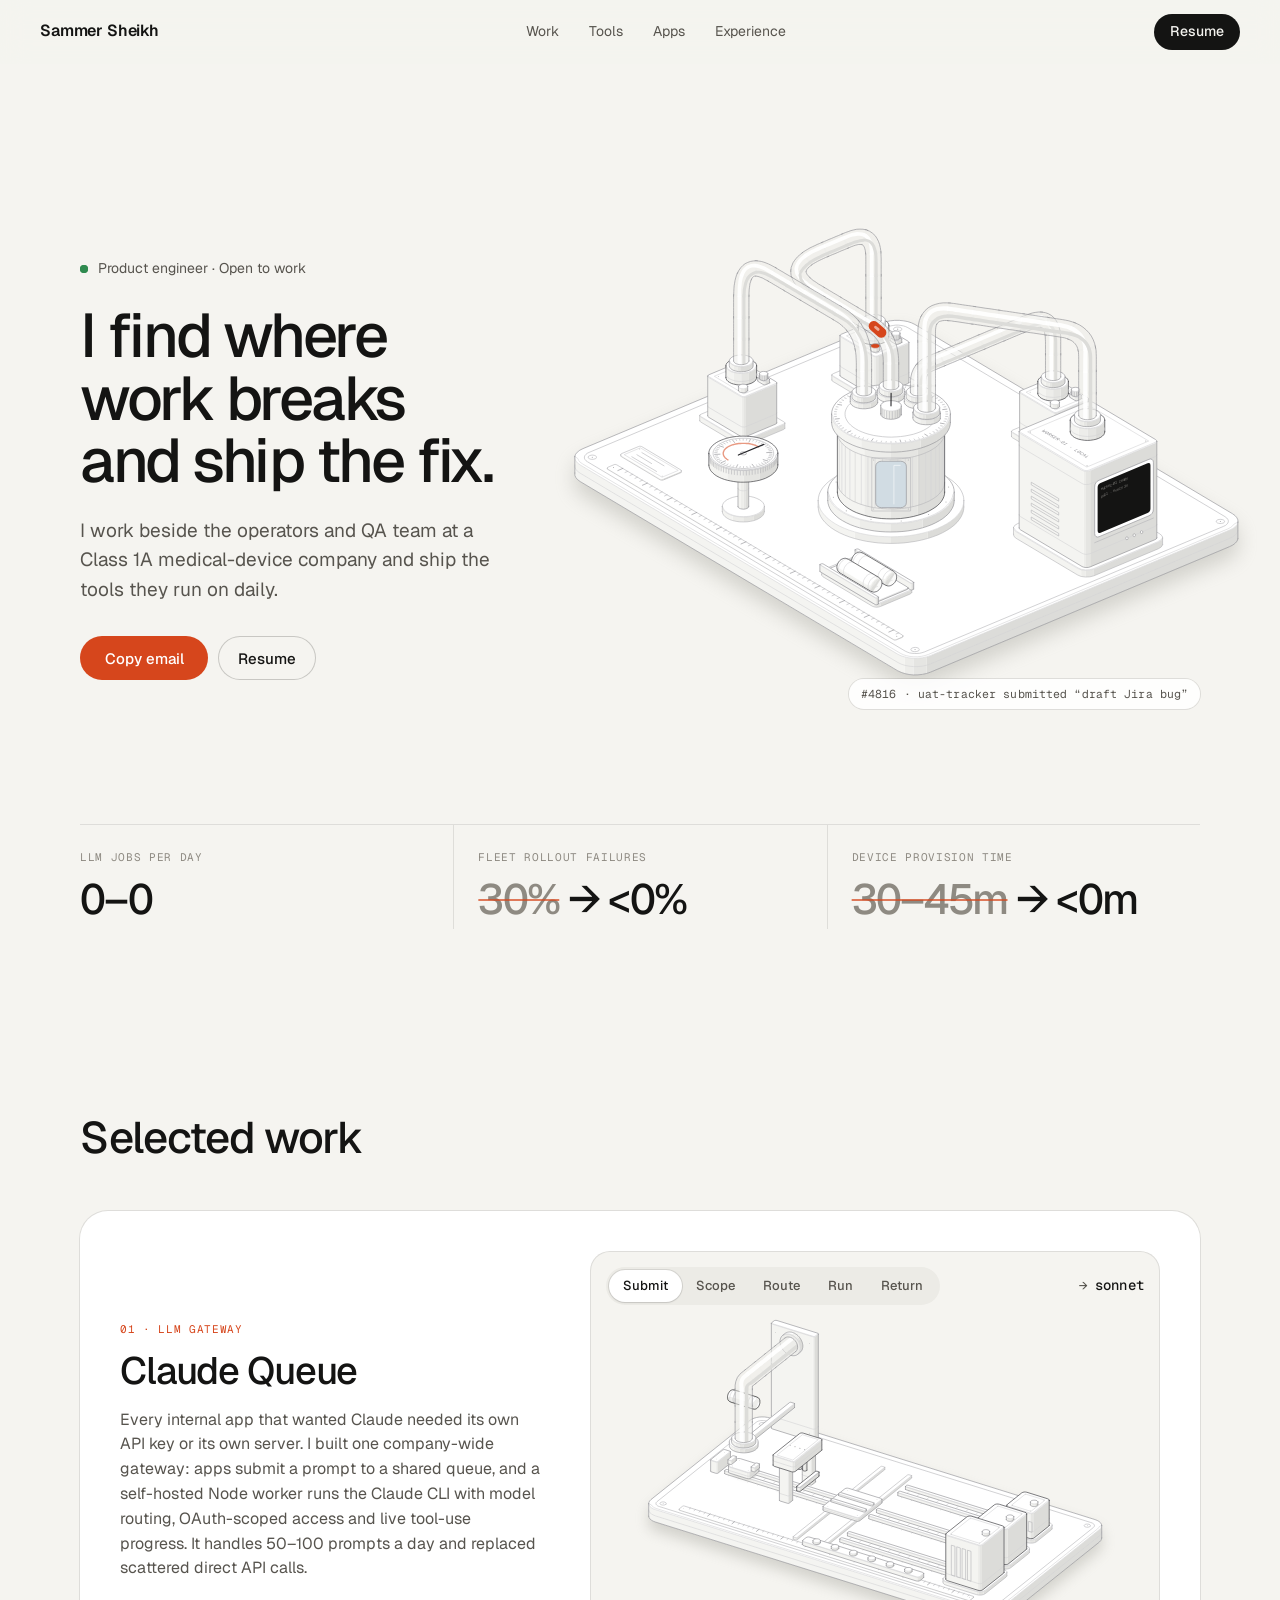
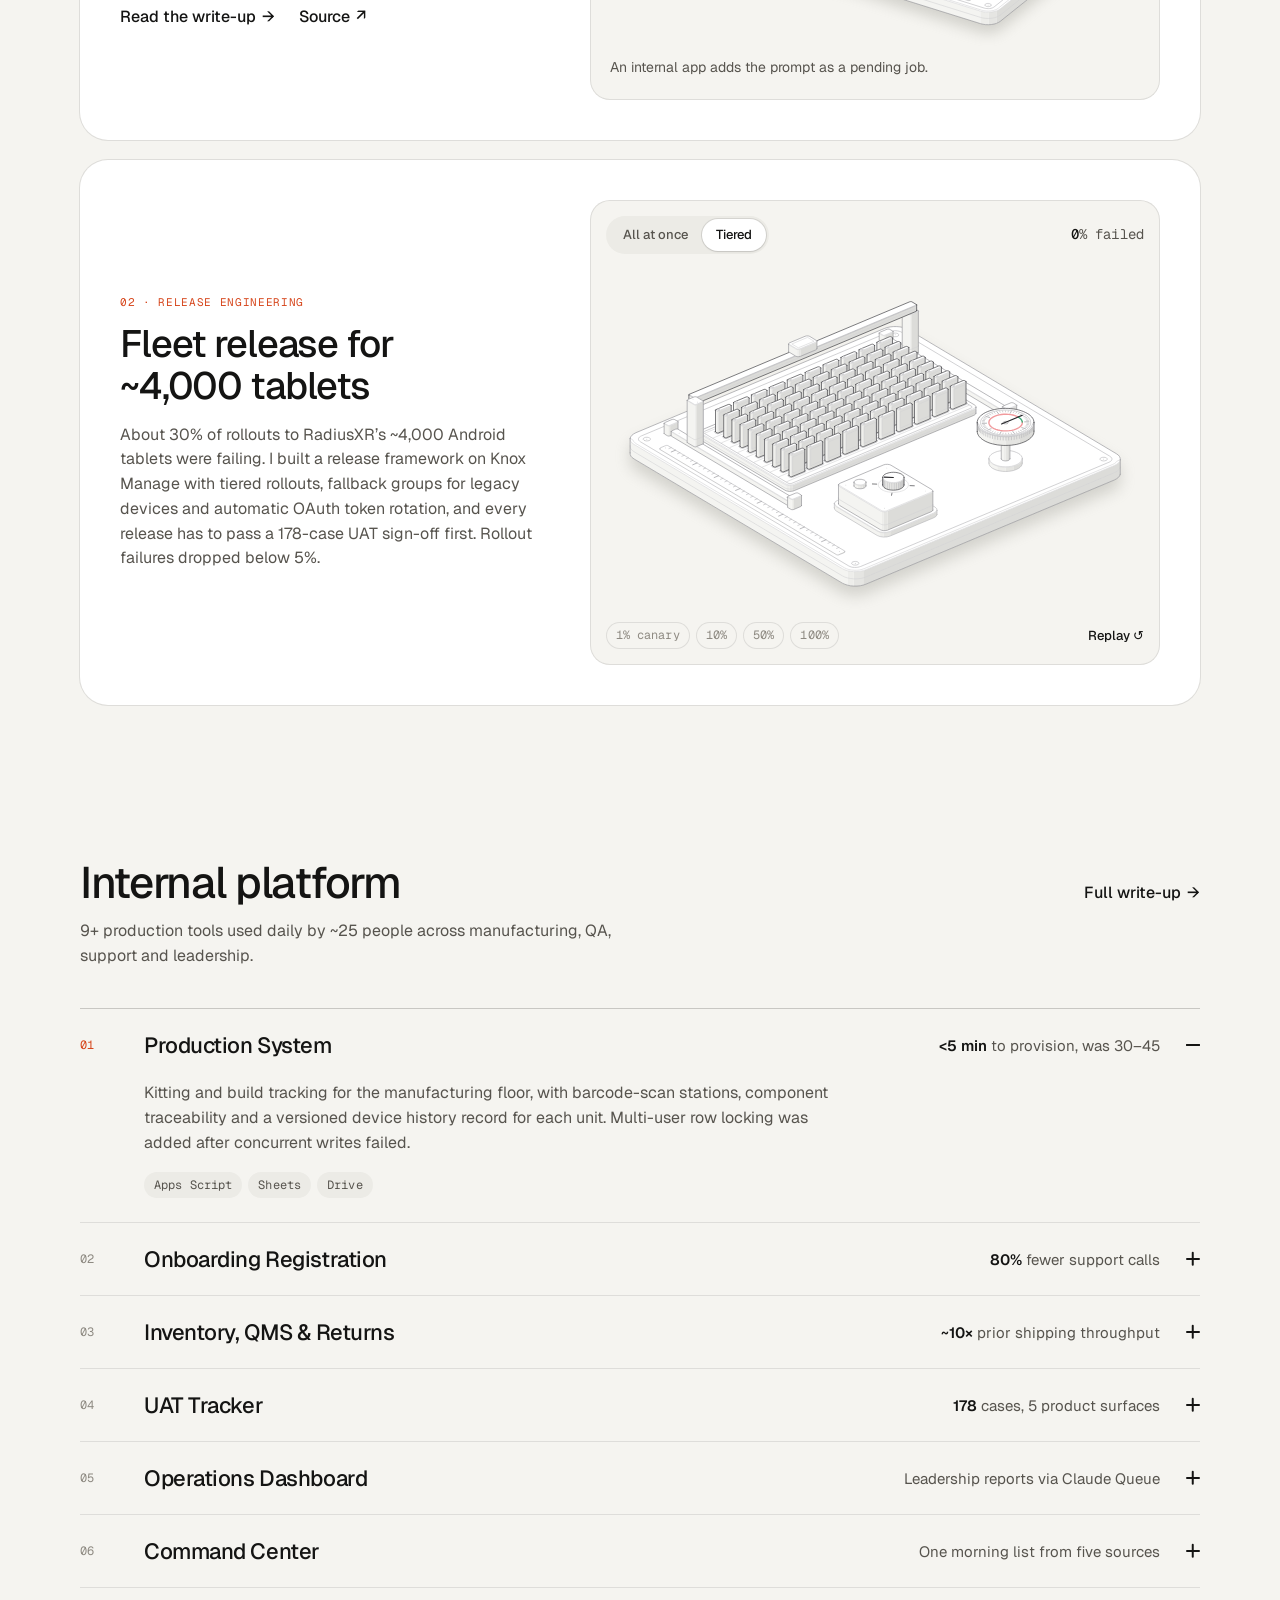
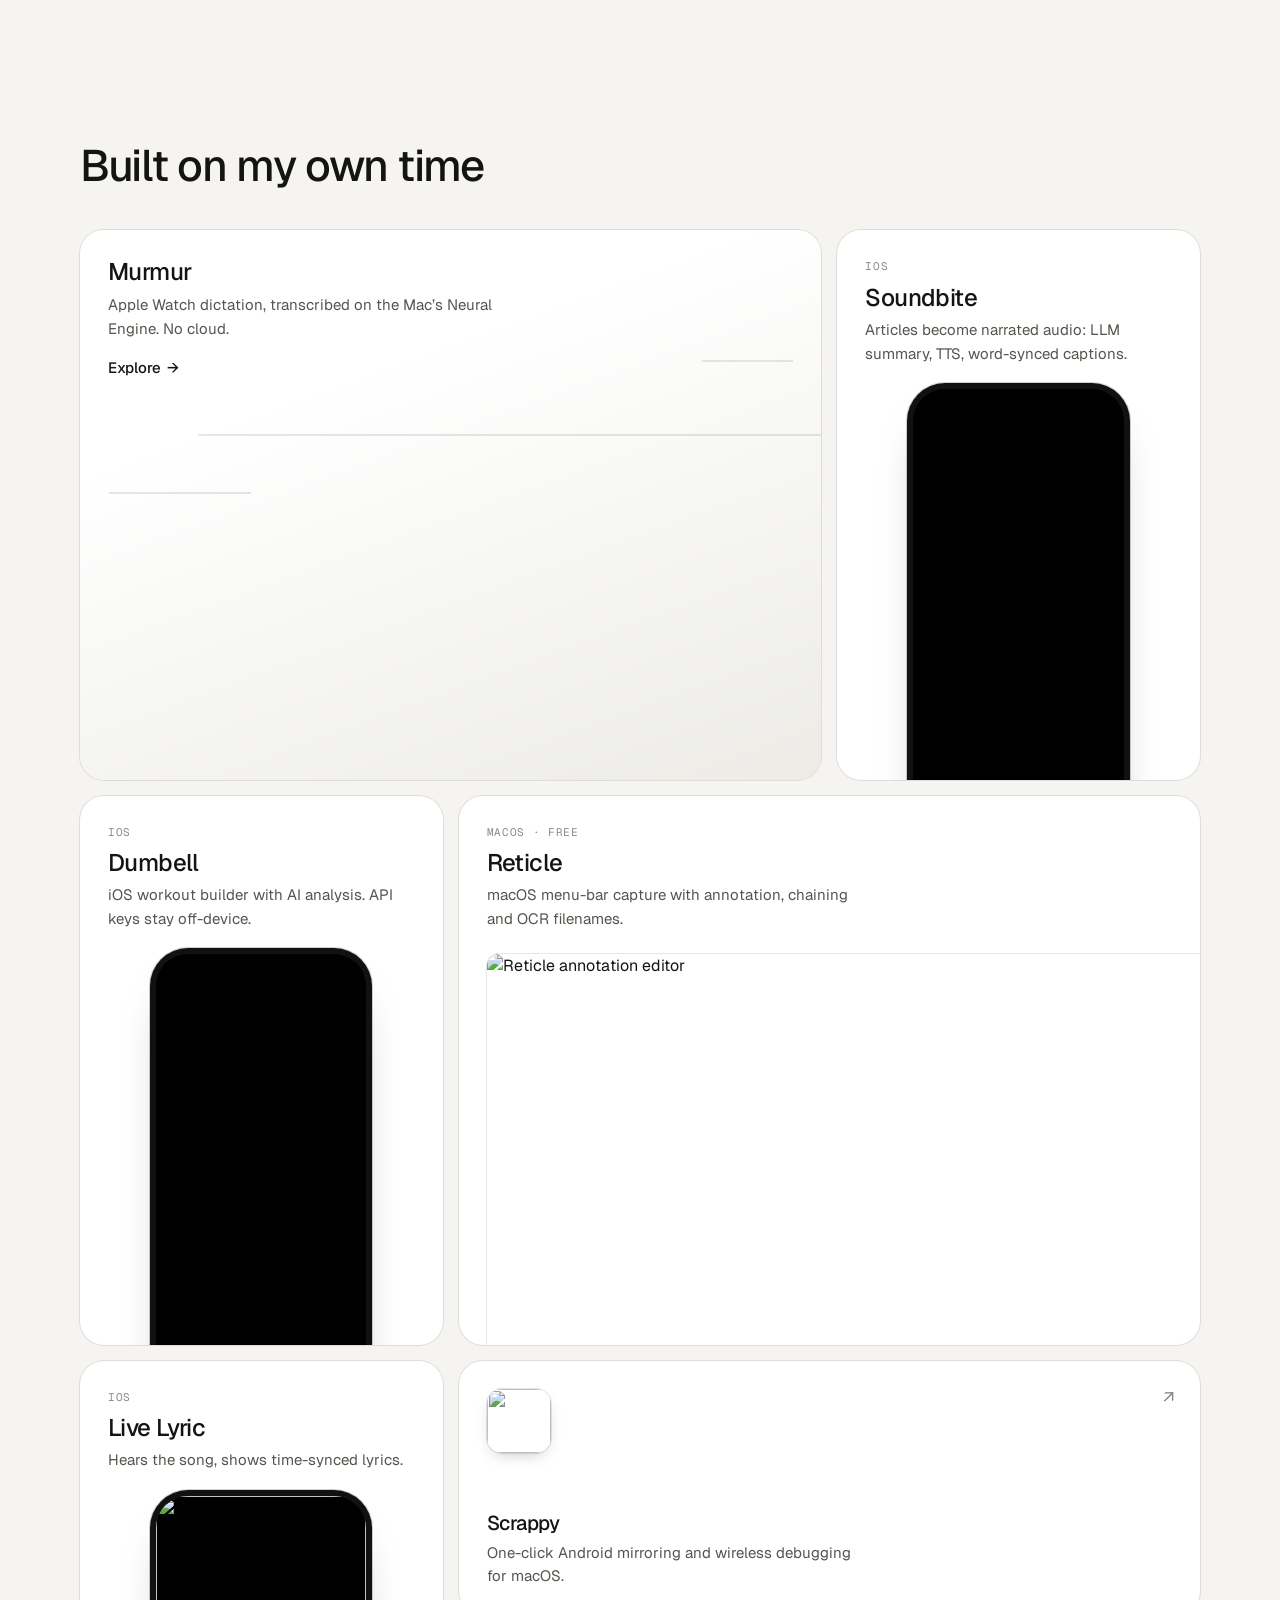
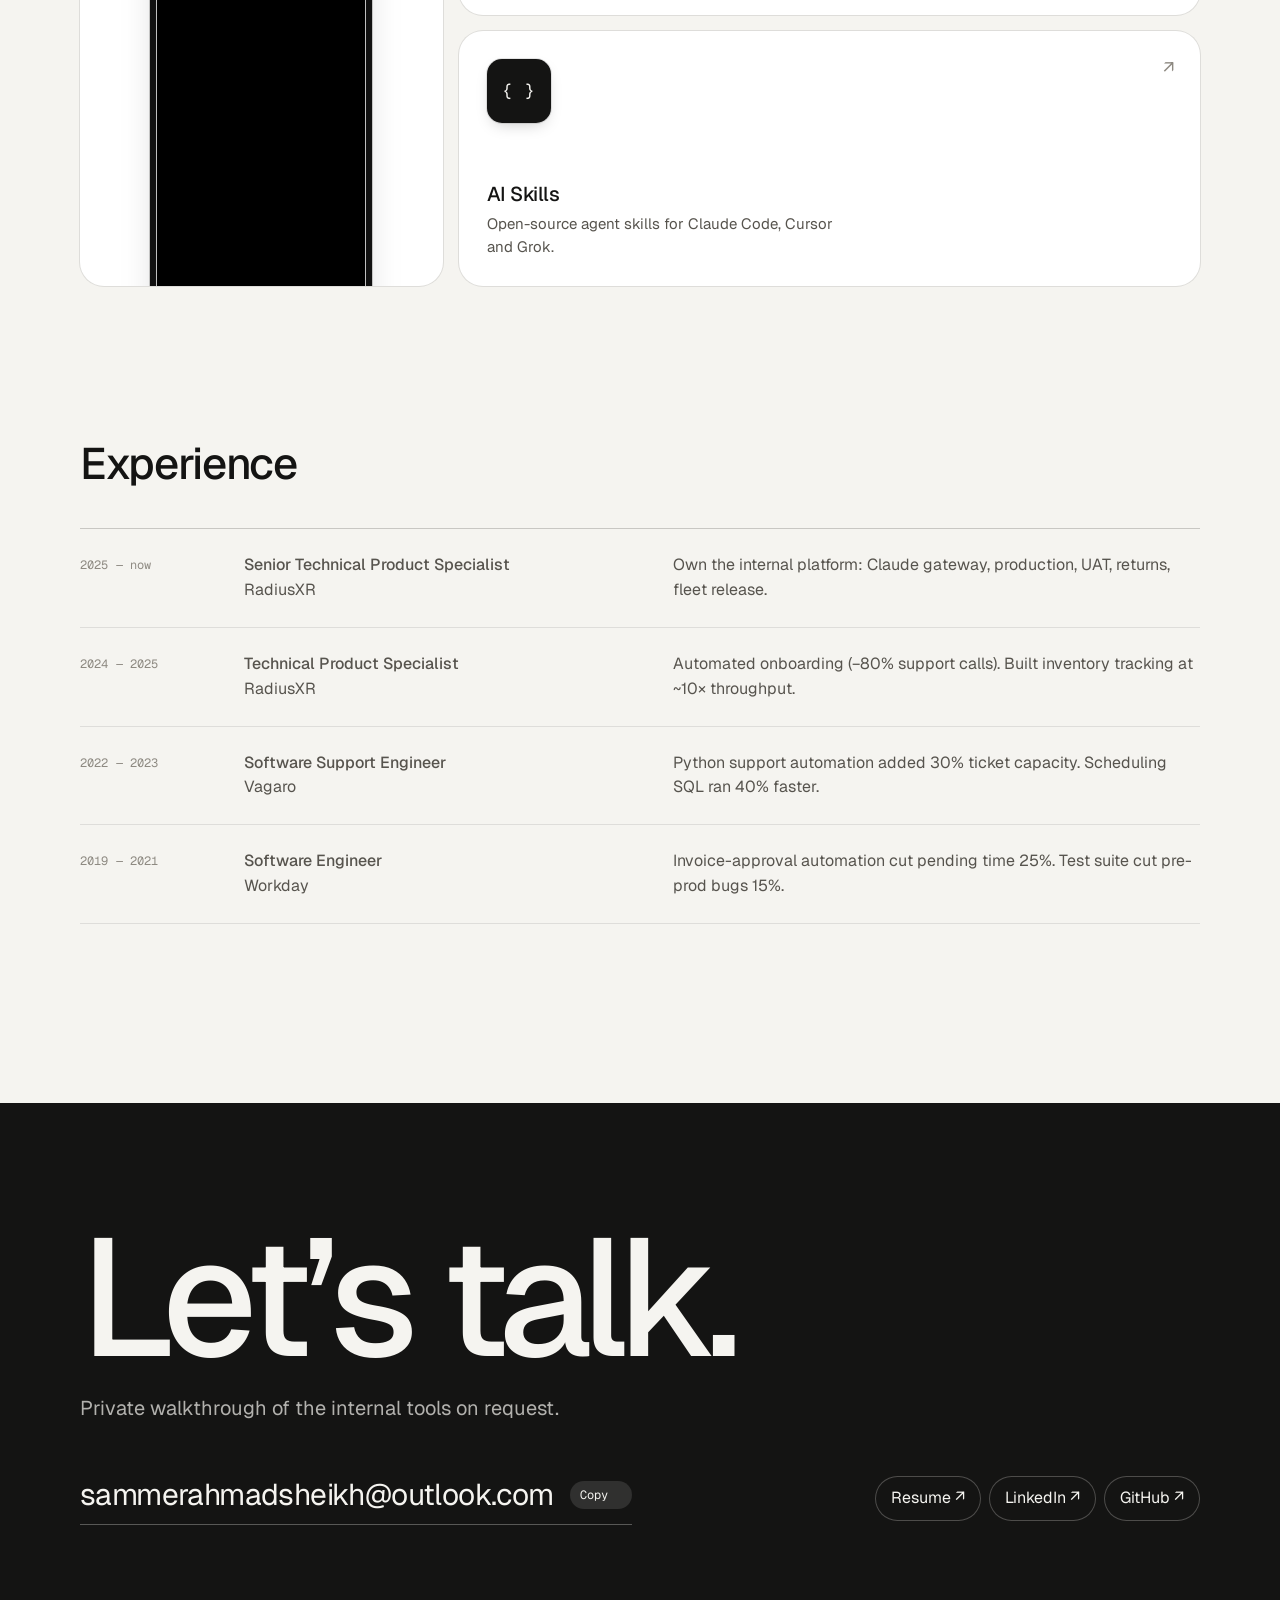
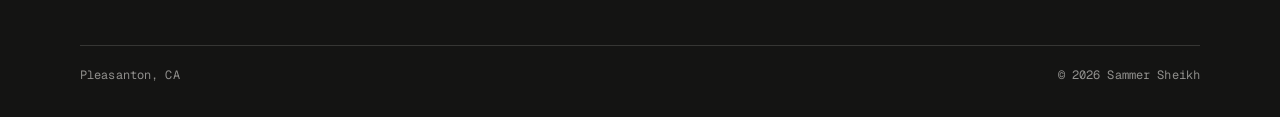
==== commit 49ecbe10: "Open Graph video card, product-engineer positioning, panel and grid polish Co-Authored-By: Claude Op" ====
--- a/index.html
+++ b/index.html
@@ -3,8 +3,28 @@
 <head>
 <meta charset="utf-8">
 <meta name="viewport" content="width=device-width, initial-scale=1">
-<title>Sammer Sheikh · Applied AI &amp; Forward Deployed Engineer</title>
-<meta name="description" content="Applied AI and forward deployed engineer. I build the LLM systems and internal software a medical-device company runs on.">
+<title>Sammer Sheikh · Product Engineer</title>
+<meta name="description" content="Product engineer. Built a company-wide Claude gateway (50–100 LLM jobs a day) and cut fleet rollout failures from 30% to under 5%.">
+<meta property="og:type" content="website">
+<meta property="og:url" content="https://jashsak.github.io/sammer-portfolio/">
+<meta property="og:site_name" content="Sammer Sheikh">
+<meta property="og:title" content="Sammer Sheikh · Product Engineer">
+<meta property="og:description" content="Product engineer. Built a company-wide Claude gateway (50–100 LLM jobs a day) and cut fleet rollout failures from 30% to under 5%.">
+<meta property="og:image" content="https://jashsak.github.io/sammer-portfolio/og/og.jpg">
+<meta property="og:image:width" content="1200">
+<meta property="og:image:height" content="630">
+<meta property="og:image:alt" content="Sammer Sheikh, product engineer: an isometric pneumatic-tube exchange routing jobs to Claude.">
+<meta property="og:video" content="https://jashsak.github.io/sammer-portfolio/og/og.mp4">
+<meta property="og:video:secure_url" content="https://jashsak.github.io/sammer-portfolio/og/og.mp4">
+<meta property="og:video:type" content="video/mp4">
+<meta property="og:video:width" content="1200">
+<meta property="og:video:height" content="630">
+<meta name="twitter:card" content="summary_large_image">
+<meta name="twitter:title" content="Sammer Sheikh · Product Engineer">
+<meta name="twitter:description" content="Product engineer. Built a company-wide Claude gateway (50–100 LLM jobs a day) and cut fleet rollout failures from 30% to under 5%.">
+<meta name="twitter:image" content="https://jashsak.github.io/sammer-portfolio/og/og.jpg">
+<meta name="theme-color" content="#0f0f0e" media="(prefers-color-scheme: dark)">
+<meta name="theme-color" content="#f5f4f0" media="(prefers-color-scheme: light)">
 <link rel="icon" href="https://sammersheikh.github.io/sammersheikhportfolio/images/favicon.ico">
 <link rel="preconnect" href="https://fonts.googleapis.com">
 <link rel="preconnect" href="https://fonts.gstatic.com" crossorigin>
@@ -31,7 +51,7 @@
   <!-- HERO -->
   <section class="hero wrap">
     <div class="hero-copy">
-      <p class="hero-now reveal"><span class="live-dot"></span>Senior Technical Product Specialist, RadiusXR</p>
+      <p class="hero-now reveal"><span class="live-dot"></span>Product engineer · Open to work</p>
       <h1 class="hero-title reveal">I find where work breaks and ship the fix.</h1>
       <p class="hero-lede reveal">I work beside the operators and QA team at a Class&nbsp;1A medical-device company and ship the tools they run on daily.</p>
       <div class="hero-cta reveal">
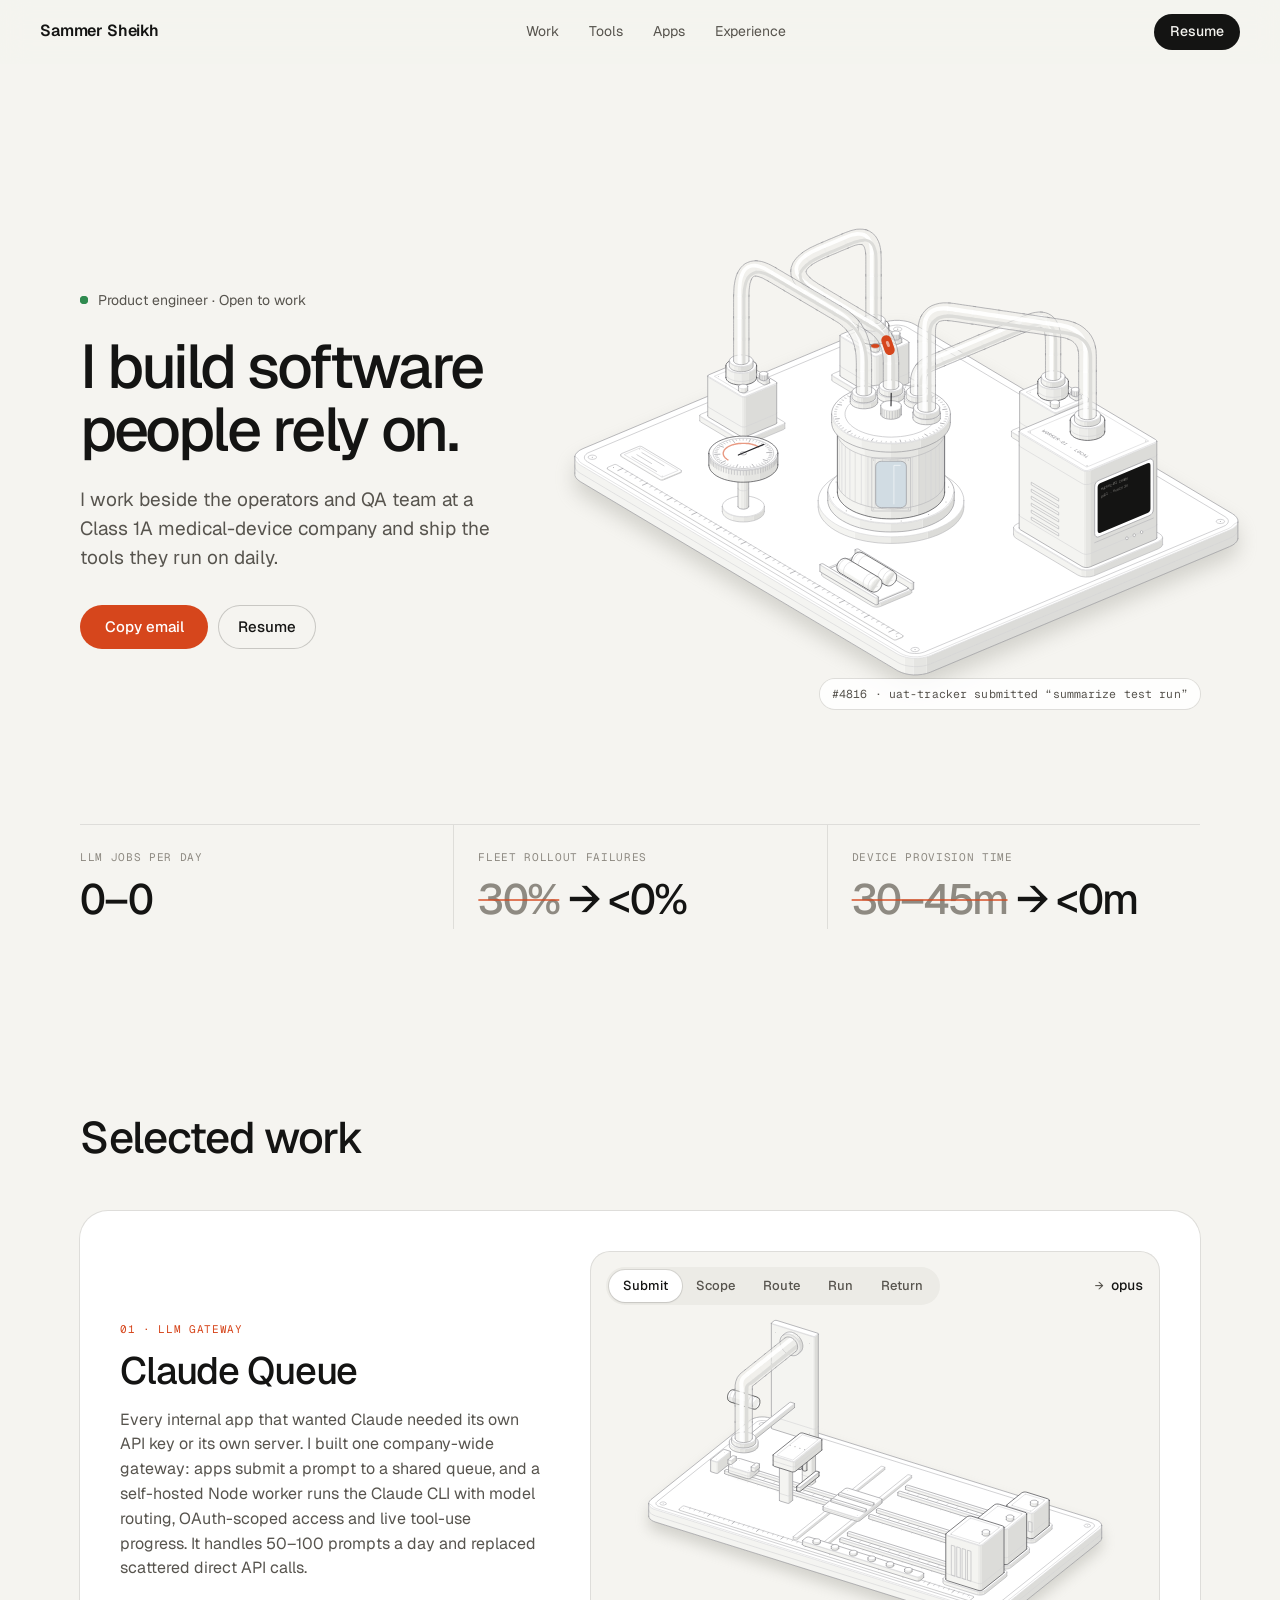
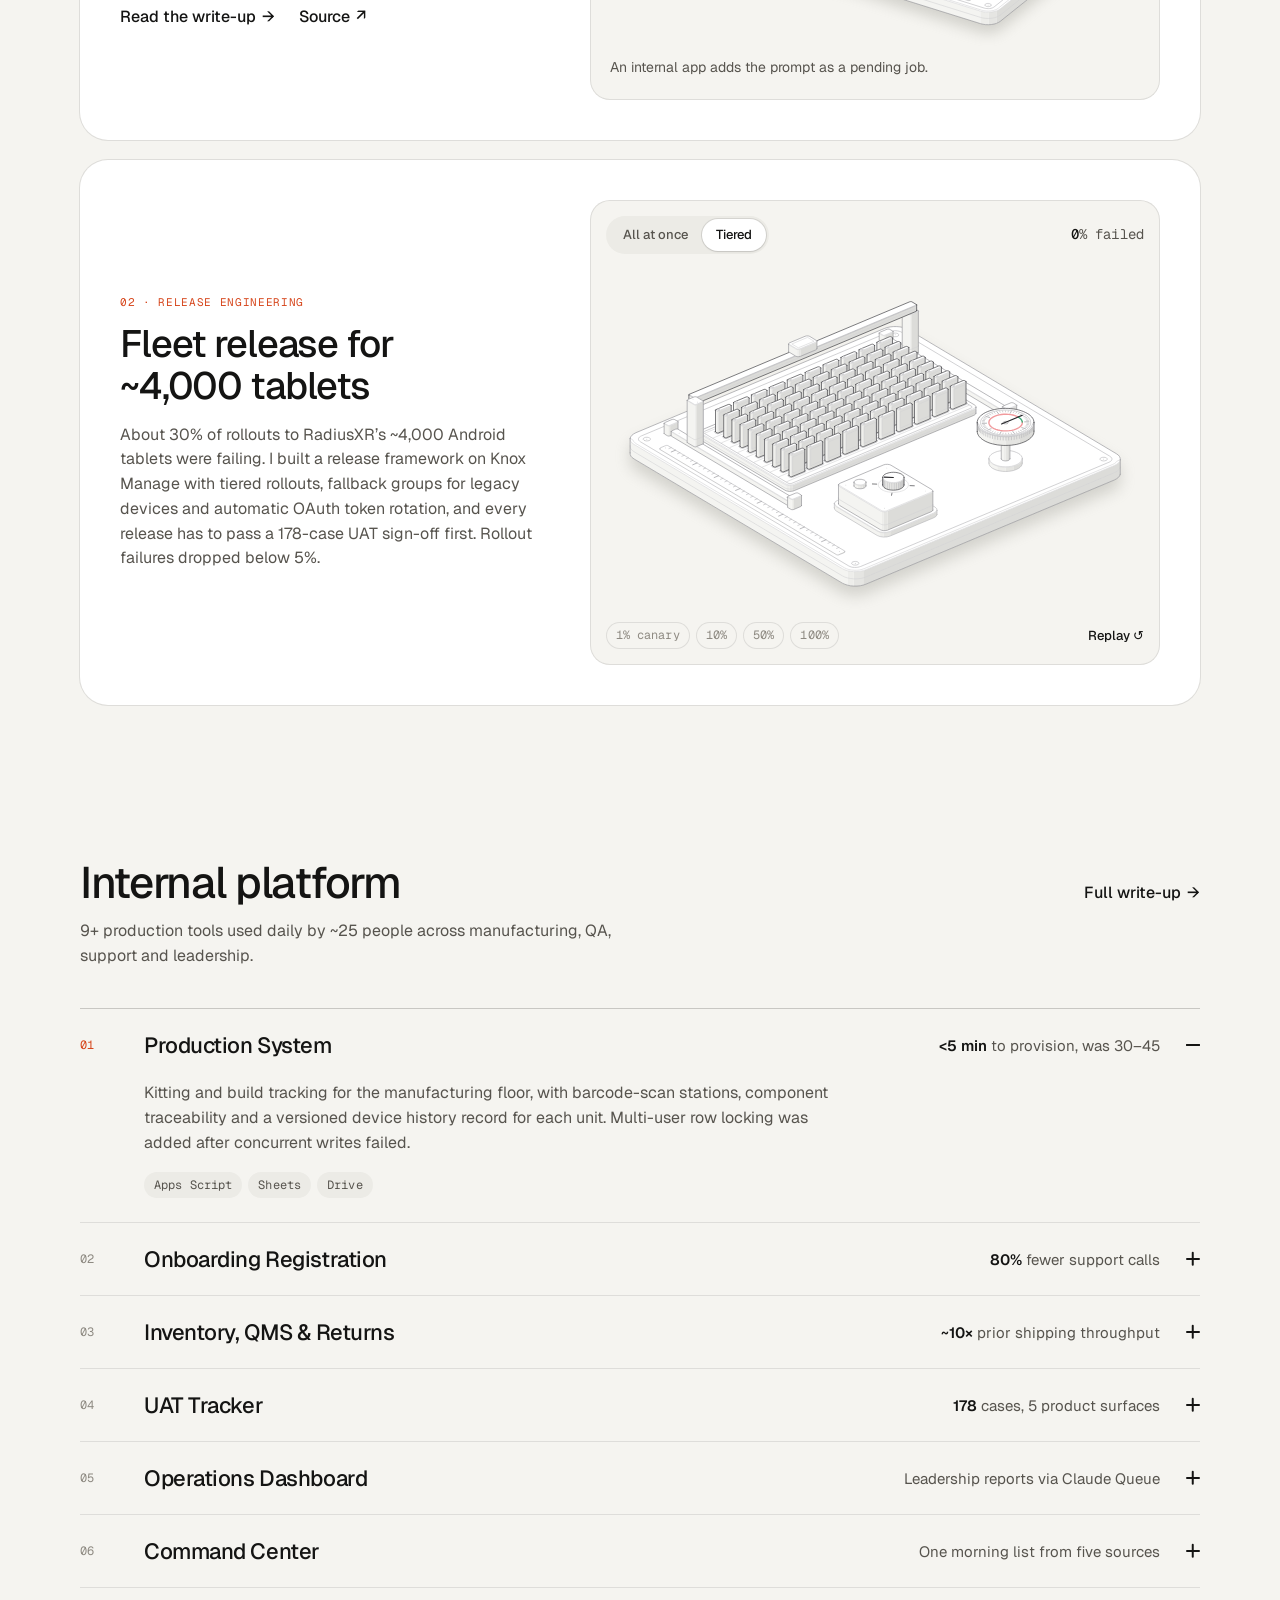
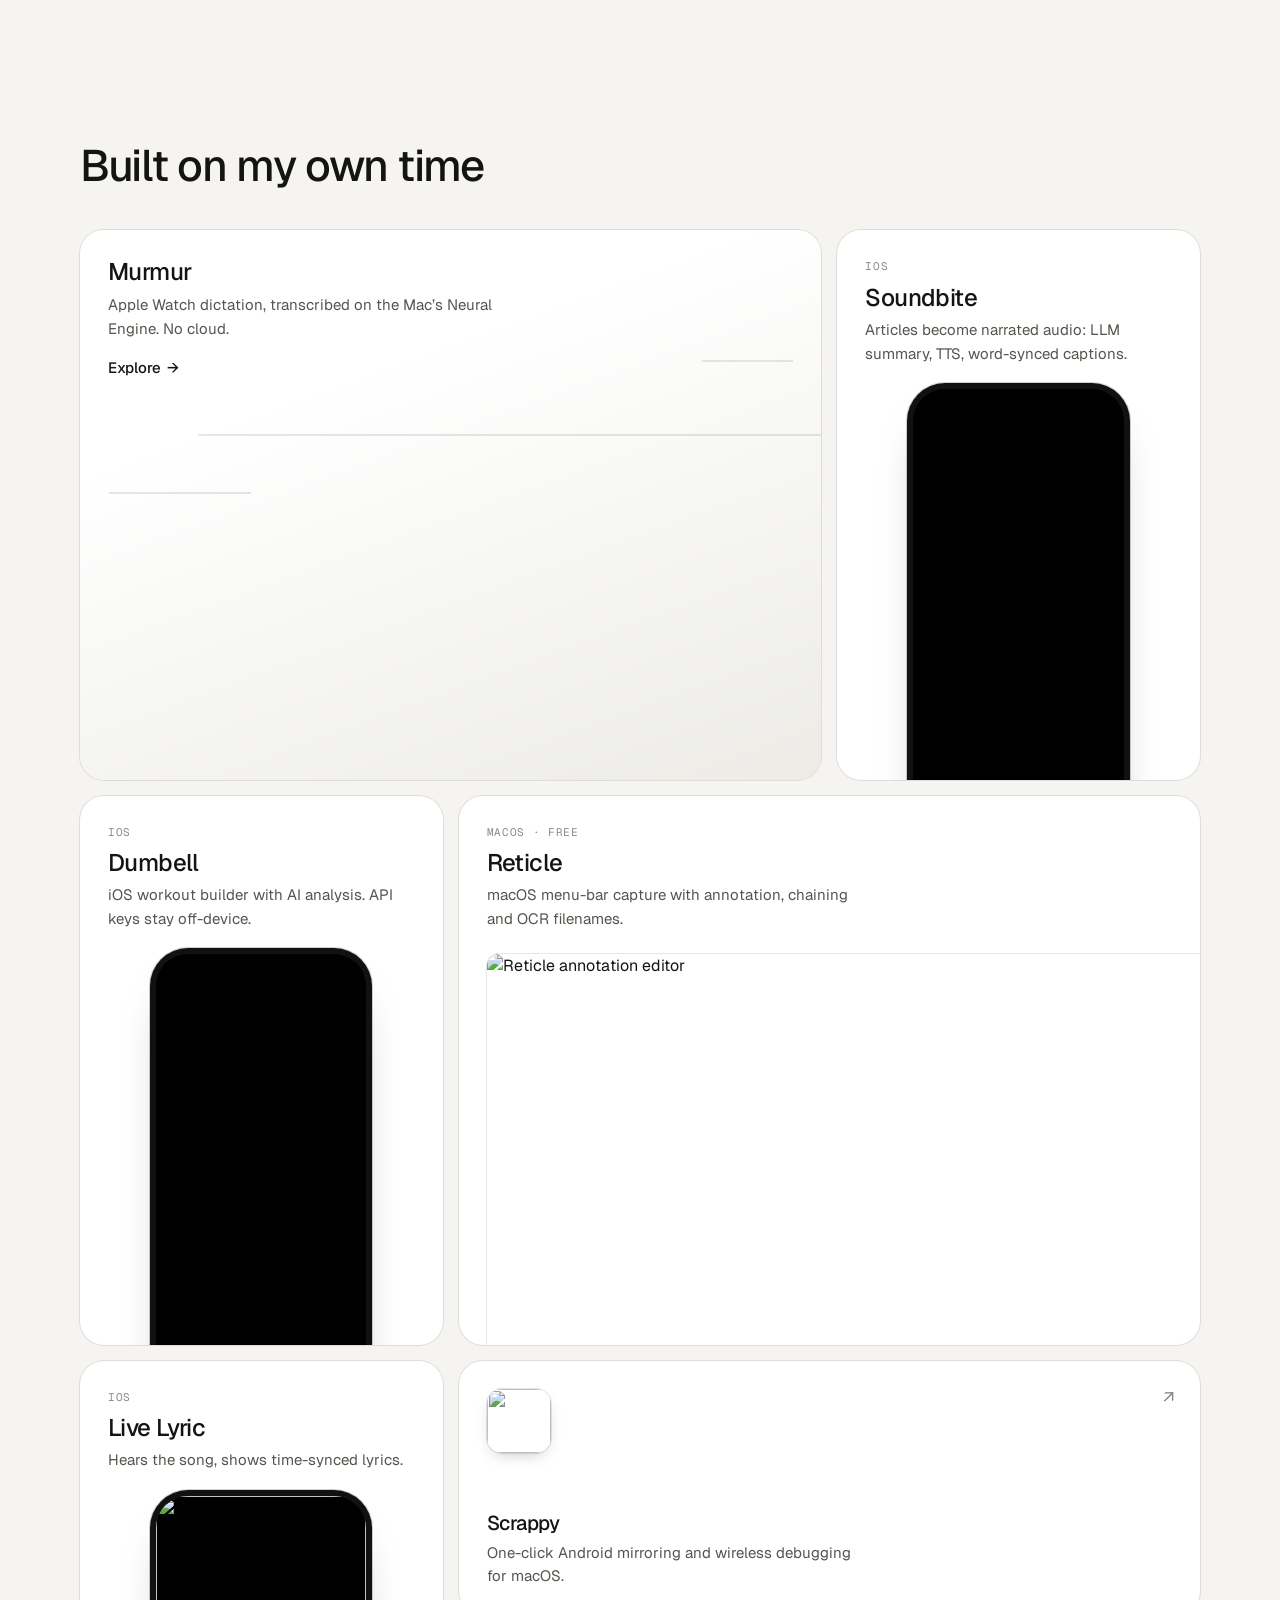
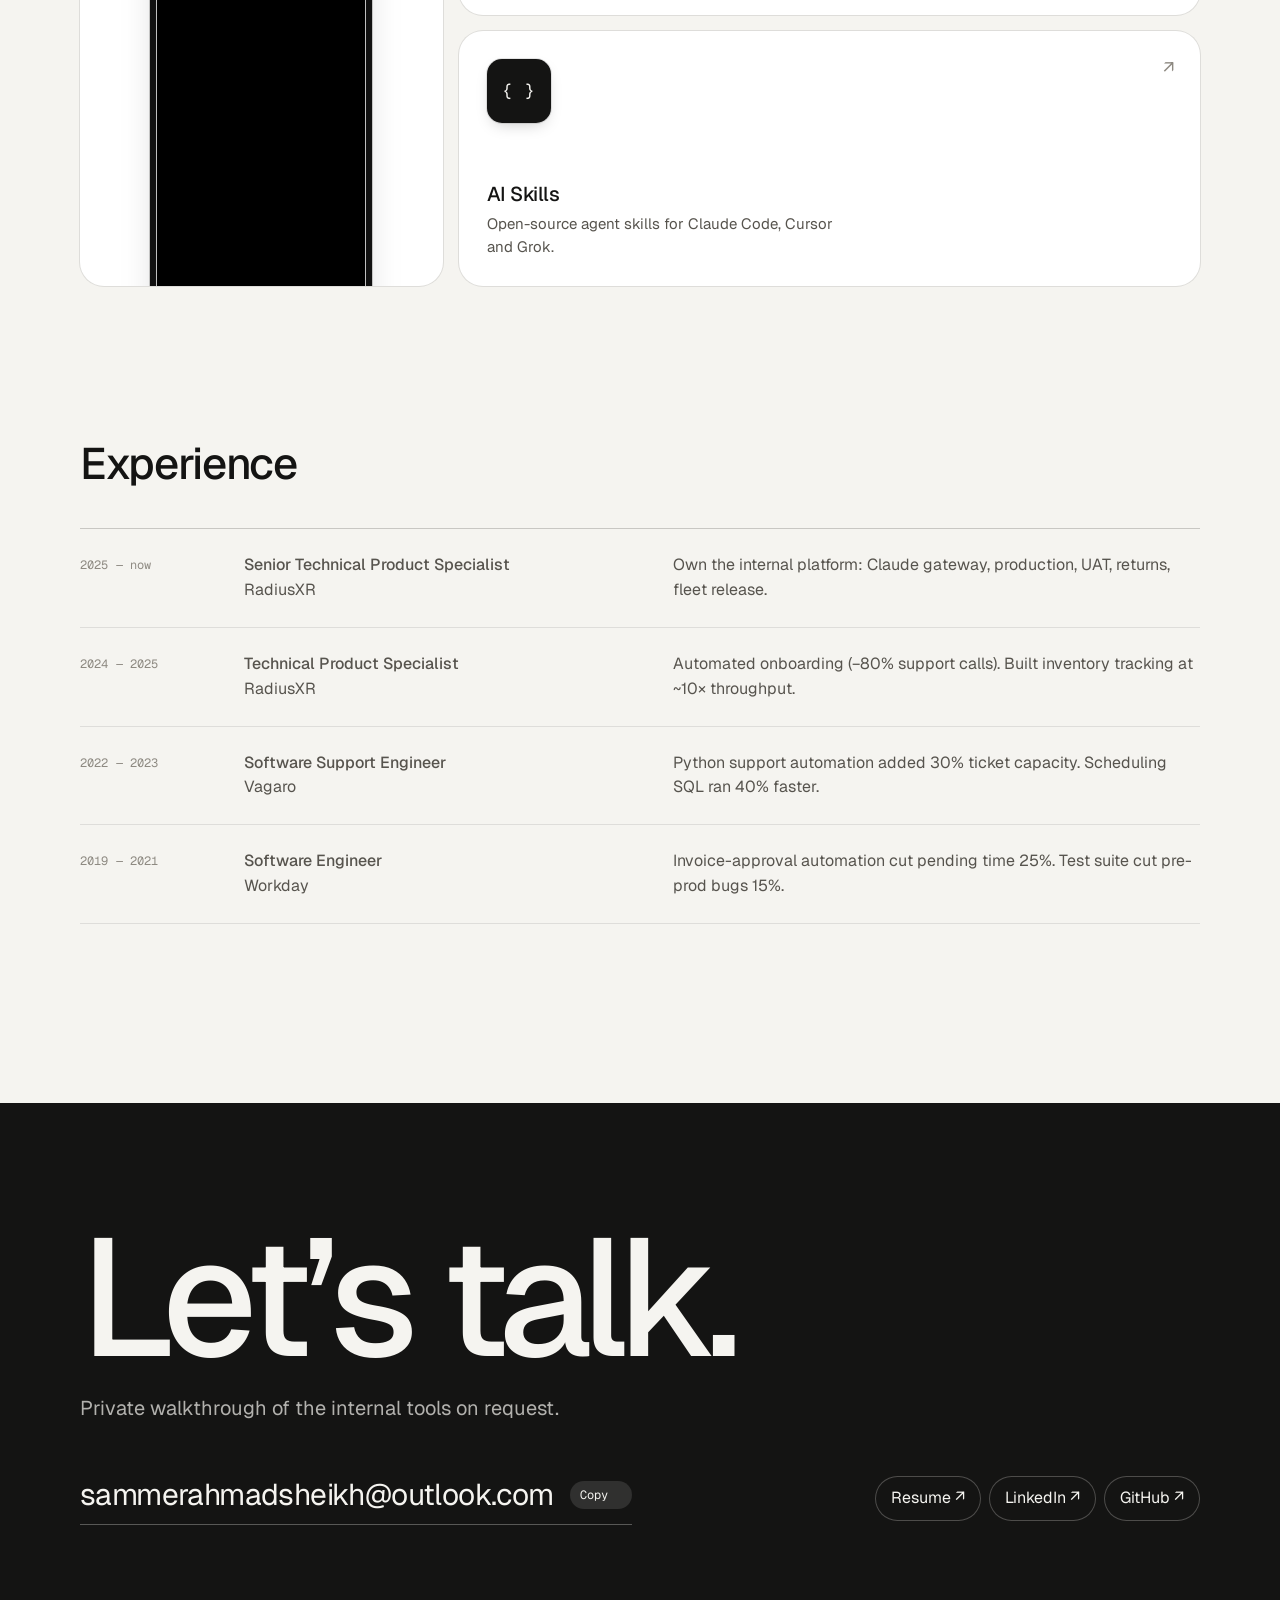
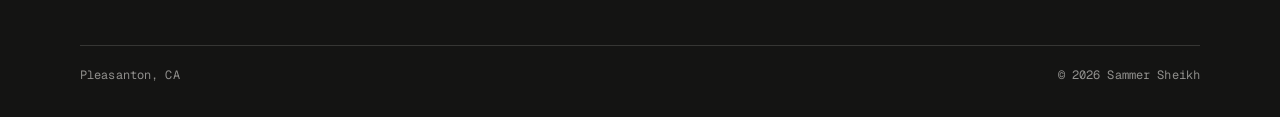
==== commit ab4b258f: "Headline: I build software people rely on Co-Authored-By: Claude Opus 5.5 <noreply@anthropic.com>" ====
--- a/index.html
+++ b/index.html
@@ -52,7 +52,7 @@
   <section class="hero wrap">
     <div class="hero-copy">
       <p class="hero-now reveal"><span class="live-dot"></span>Product engineer · Open to work</p>
-      <h1 class="hero-title reveal">I find where work breaks and ship the fix.</h1>
+      <h1 class="hero-title reveal">I build software people rely&nbsp;on.</h1>
       <p class="hero-lede reveal">I work beside the operators and QA team at a Class&nbsp;1A medical-device company and ship the tools they run on daily.</p>
       <div class="hero-cta reveal">
         <button class="btn btn-accent" data-copy="sammerahmadsheikh@outlook.com">
